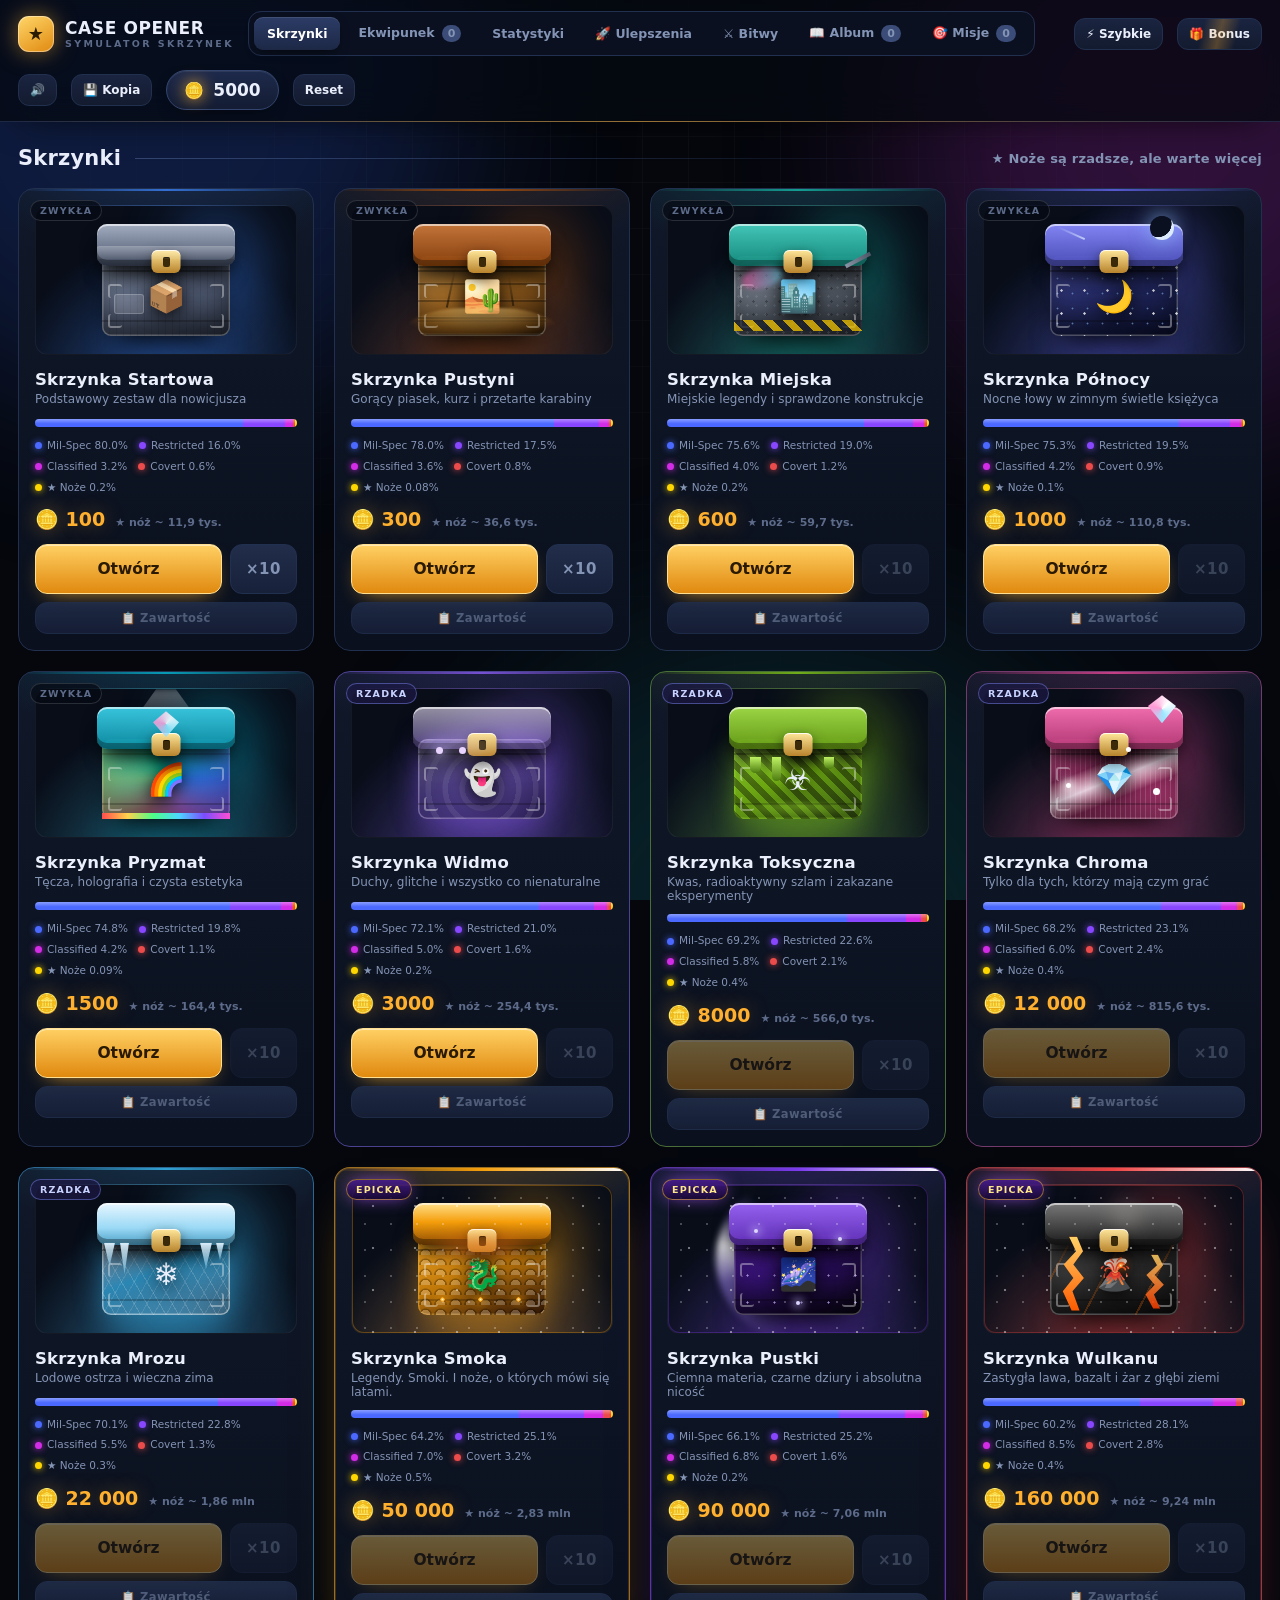
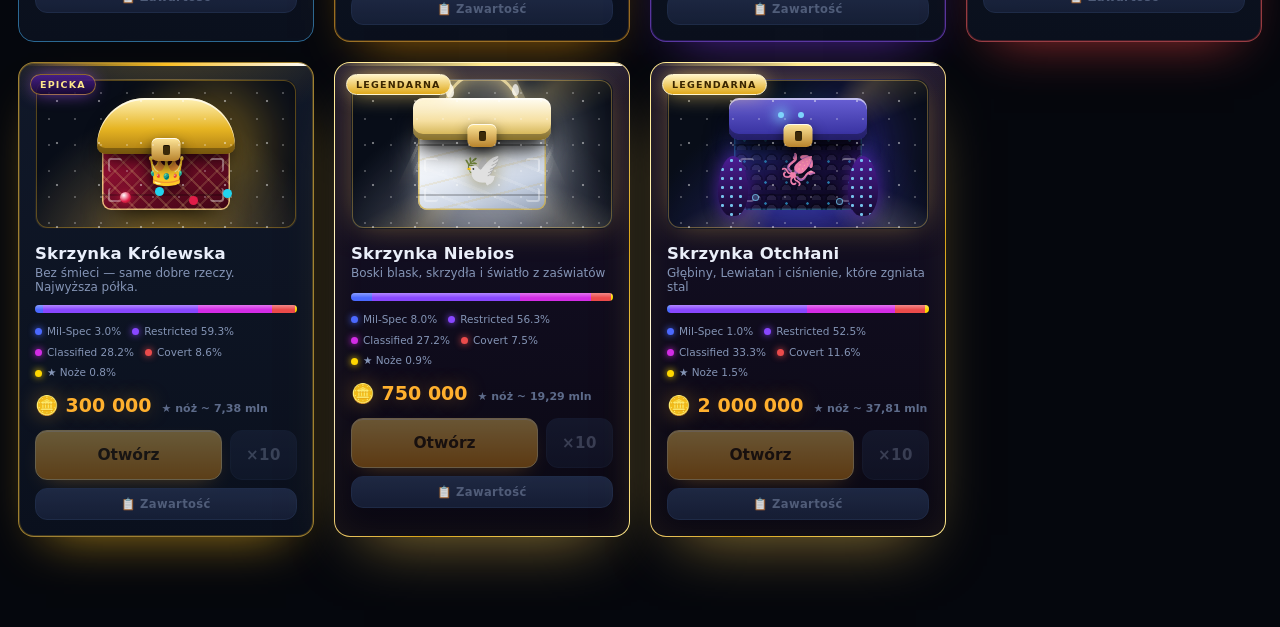
==== skrzynki.html @ cbcfcf1f "Add files via upload" ====
<!DOCTYPE html>
<html lang="pl">
<head>
<meta charset="utf-8">
<meta name="viewport" content="width=device-width, initial-scale=1">
<title>Case Opener — symulator skrzynek CS2</title>
<style>
:root{
  --bg:#05070d;
  --panel:#0f1626;
  --panel2:#16203a;
  --line:#22304f;
  --line2:#33456f;
  --txt:#eaeffb;
  --dim:#8494b5;
  --dim2:#5d6b8a;
  --acc:#ffb02e;
  --acc2:#ff8a1e;
  --mil:#4b69ff;
  --res:#8847ff;
  --cls:#d32ce6;
  --cov:#eb4b4b;
  --spe:#ffd700;
  --ok:#38e08a;
  --radius:16px;
}
*{box-sizing:border-box}
html,body{margin:0;padding:0}
body{
  background:var(--bg);
  color:var(--txt);
  font-family:"Segoe UI",system-ui,-apple-system,Roboto,Arial,sans-serif;
  min-height:100vh;overflow-x:hidden;
  -webkit-font-smoothing:antialiased;
}
/* tło: siatka + kolorowe plamy */
#bgfx{position:fixed;inset:0;z-index:0;pointer-events:none;overflow:hidden}
#bgfx .grid{
  position:absolute;inset:-2px;opacity:.05;
  background-image:linear-gradient(rgba(255,255,255,.7) 1px,transparent 1px),
                   linear-gradient(90deg,rgba(255,255,255,.7) 1px,transparent 1px);
  background-size:46px 46px;
  mask-image:radial-gradient(circle at 50% 0%,#000 0%,transparent 78%);
}
#bgfx .orb{position:absolute;border-radius:50%;filter:blur(90px);opacity:.4;will-change:transform}
#bgfx .o1{width:620px;height:620px;left:-160px;top:-220px;background:#1d3b8a;animation:drift1 26s ease-in-out infinite}
#bgfx .o2{width:560px;height:560px;right:-180px;top:-140px;background:#6b1f7a;animation:drift2 32s ease-in-out infinite}
#bgfx .o3{width:700px;height:700px;left:34%;bottom:-420px;background:#0e5a63;animation:drift3 38s ease-in-out infinite;opacity:.3}
@keyframes drift1{50%{transform:translate(120px,90px) scale(1.15)}}
@keyframes drift2{50%{transform:translate(-140px,120px) scale(1.1)}}
@keyframes drift3{50%{transform:translate(90px,-90px) scale(1.18)}}
#app{position:relative;z-index:1}

button{font-family:inherit;cursor:pointer;border:0;background:none;color:inherit}
::-webkit-scrollbar{width:10px;height:10px}
::-webkit-scrollbar-track{background:#080c15}
::-webkit-scrollbar-thumb{background:#26324f;border-radius:6px}
::-webkit-scrollbar-thumb:hover{background:#3a4a75}

/* ======================= TOPBAR ======================= */
#topbar{
  position:sticky;top:0;z-index:50;
  display:flex;align-items:center;gap:14px;flex-wrap:wrap;
  padding:11px 18px;
  background:rgba(6,9,16,.78);
  backdrop-filter:blur(18px) saturate(1.4);
  border-bottom:1px solid rgba(51,69,111,.5);
  box-shadow:0 12px 40px -22px #000;
}
#topbar::after{
  content:"";position:absolute;left:0;right:0;bottom:-1px;height:1px;
  background:linear-gradient(90deg,transparent,rgba(255,176,46,.55),transparent);
}
#logo{display:flex;align-items:center;gap:11px;font-weight:900;letter-spacing:.6px;font-size:17px}
#logo .mark{
  width:36px;height:36px;border-radius:11px;display:grid;place-items:center;font-size:18px;
  background:linear-gradient(150deg,#ffd76a,#e0890f);color:#2a1a02;
  box-shadow:0 0 22px rgba(255,176,46,.5),inset 0 0 0 1px rgba(255,255,255,.4);
  animation:markPulse 3.6s ease-in-out infinite;
}
@keyframes markPulse{50%{box-shadow:0 0 34px rgba(255,176,46,.85),inset 0 0 0 1px rgba(255,255,255,.6)}}
#logo small{display:block;font-size:9.5px;font-weight:700;color:var(--dim2);letter-spacing:2.4px}
.spacer{flex:1}
.balance{
  display:flex;align-items:center;gap:9px;
  padding:9px 17px;border-radius:999px;
  background:linear-gradient(180deg,#1e2a4c,#131c33);
  border:1px solid var(--line2);
  font-variant-numeric:tabular-nums;font-weight:900;font-size:17px;
  box-shadow:inset 0 1px 0 rgba(255,255,255,.07),0 6px 20px -12px #000;
  transition:border-color .2s;
}
.balance .coin{font-size:16px;filter:drop-shadow(0 0 8px rgba(255,176,46,.9));animation:coinSpin 4s ease-in-out infinite}
@keyframes coinSpin{0%,80%,100%{transform:rotateY(0)}90%{transform:rotateY(180deg)}}
.balance.flash{animation:flashPulse .75s ease}
.balance.down{border-color:#7a2c2c}
@keyframes flashPulse{0%{box-shadow:0 0 0 0 rgba(255,176,46,.7)}100%{box-shadow:0 0 0 24px rgba(255,176,46,0)}}
.tb-btn{
  position:relative;overflow:hidden;
  padding:8px 11px;border-radius:11px;font-weight:700;font-size:12px;
  background:linear-gradient(180deg,#1a2440,#131b2f);
  border:1px solid var(--line);color:var(--txt);
  transition:.16s;
}
.tb-btn:hover:not(:disabled){background:linear-gradient(180deg,#243157,#1a2440);border-color:var(--line2);transform:translateY(-1px)}
.tb-btn:active:not(:disabled){transform:translateY(0) scale(.98)}
.tb-btn:disabled{opacity:.5;cursor:not-allowed}
.tb-btn.on{background:linear-gradient(180deg,#2a3f2e,#1d2c22);border-color:#3f7a52;color:#a8f0c0}
#bonusBtn.ready::after{
  content:"";position:absolute;inset:0;
  background:linear-gradient(105deg,transparent 30%,rgba(255,176,46,.28),transparent 70%);
  animation:sheen 2.4s ease-in-out infinite;
}
@keyframes sheen{0%{transform:translateX(-110%)}60%,100%{transform:translateX(110%)}}
#bonusBtn .cd{position:absolute;left:0;bottom:0;height:3px;background:linear-gradient(90deg,var(--acc2),var(--acc));transition:width .25s linear}
.save-flag{
  position:absolute;right:20px;top:calc(100% + 8px);z-index:60;
  font-size:11.5px;font-weight:800;letter-spacing:.4px;color:var(--ok);
  padding:7px 12px;border-radius:9px;border:1px solid #2c6b4c;background:#122a20;
  box-shadow:0 12px 26px -14px #000;
  opacity:0;transform:translateY(-6px);transition:opacity .25s,transform .25s;pointer-events:none;white-space:nowrap;
}
.save-flag.show{opacity:1;transform:none;animation:savePop .6s ease}
.save-flag.rare{color:var(--spe);border-color:#7a5a10;background:#2a2008;box-shadow:0 0 20px -6px var(--spe)}
@keyframes savePop{0%{transform:scale(.85)}55%{transform:scale(1.08)}100%{transform:none}}
.rescue-banner{
  position:fixed;left:50%;top:80px;z-index:120;
  display:flex;align-items:center;gap:14px;max-width:min(92vw,520px);
  padding:14px 20px;border-radius:16px;
  background:linear-gradient(135deg,#3b2a06,#191204);
  border:1px solid #b98a1e;
  box-shadow:0 26px 64px -20px #000,0 0 44px -12px #ffb02e;
  transform:translate(-50%,-26px) scale(.93);opacity:0;
  transition:transform .42s cubic-bezier(.2,.9,.3,1.35),opacity .35s;
  pointer-events:none;
}
.rescue-banner.show{transform:translate(-50%,0) scale(1);opacity:1}
.rescue-banner .rb-icon{font-size:31px;line-height:1;filter:drop-shadow(0 0 12px #ffb02e);animation:rbPulse 1.4s ease-in-out infinite}
@keyframes rbPulse{50%{transform:scale(1.18)}}
.rescue-banner .rb-text{display:flex;flex-direction:column;gap:3px;line-height:1.35}
.rescue-banner b{font-size:15px;letter-spacing:.8px;color:var(--acc2)}
.rescue-banner .rb-sub{font-size:12.5px;color:var(--dim)}
.rescue-banner .rb-amt{font-weight:800;font-size:13.5px;color:var(--ok)}

/* -------- 🍀 plakietka aktywnej koniczyny (kompaktowa, fixed — nie rozpycha nagłówka) -------- */
#cloverPill{
  position:fixed;left:16px;bottom:16px;z-index:118;pointer-events:none;
  display:none;align-items:center;gap:10px;overflow:hidden;
  padding:8px 15px 10px 12px;border-radius:14px;
  background:linear-gradient(135deg,#0e2d19,#061611 70%);
  border:1px solid #2f7a45;
  box-shadow:0 22px 54px -22px #000,0 0 38px -14px #45d06a;
}
#cloverPill.show{display:flex;animation:cloverIn .42s cubic-bezier(.2,1.3,.35,1)}
@keyframes cloverIn{from{opacity:0;transform:translateY(16px) scale(.93)}to{opacity:1;transform:none}}
#cloverPill .cp-ico{font-size:22px;line-height:1;filter:drop-shadow(0 0 13px rgba(69,208,106,.8));animation:cloverSpin 3.2s ease-in-out infinite}
@keyframes cloverSpin{50%{transform:rotate(-15deg) scale(1.09)}}
#cloverPill .cp-col{display:flex;flex-direction:column;gap:1px;line-height:1.12}
#cloverPill .cp-t{font-size:10px;font-weight:900;letter-spacing:.7px;text-transform:uppercase;color:#8fdca8}
#cloverPill .cp-time{font-size:15.5px;font-weight:900;color:#c9ffdd;font-variant-numeric:tabular-nums}
#cloverPill .cp-bar{position:absolute;left:0;right:0;bottom:0;height:3px;background:rgba(255,255,255,.07)}
#cloverPill .cp-bar i{display:block;height:100%;width:100%;background:linear-gradient(90deg,#45d06a,#a8f0c0);transition:width .25s linear}
@media (max-width:760px){ #cloverPill{left:10px;bottom:10px;padding:7px 12px 9px 10px;gap:8px} #cloverPill .cp-time{font-size:14px} }
.tabs{display:flex;gap:5px;background:#0a1020;padding:5px;border-radius:13px;border:1px solid var(--line)}
.tab{
  position:relative;padding:8px 13px;border-radius:9px;font-weight:800;font-size:12.5px;color:var(--dim);
  transition:.18s;
}
.tab:hover{color:var(--txt)}
.tab.active{
  background:linear-gradient(180deg,#2c3c66,#1d2846);color:#fff;
  box-shadow:0 4px 14px -6px #000,inset 0 1px 0 rgba(255,255,255,.1);
}
.tab .cnt{
  display:inline-block;min-width:19px;padding:0 6px;margin-left:7px;border-radius:9px;
  background:#3b4c78;font-size:11px;line-height:17px;text-align:center;font-variant-numeric:tabular-nums;
}
.tab.active .cnt{background:var(--acc);color:#231502}

/* ======================= LAYOUT ======================= */
main{max-width:1380px;margin:0 auto;padding:24px 18px 90px}
.view{display:none}
.view.active{display:block;animation:viewIn .36s cubic-bezier(.2,.8,.3,1)}
@keyframes viewIn{from{opacity:0;transform:translateY(12px)}to{opacity:1;transform:none}}
.sec-title{display:flex;align-items:center;gap:14px;margin:0 0 18px;font-size:21px;font-weight:900;letter-spacing:.2px}
.sec-title .line{flex:1;height:1px;background:linear-gradient(90deg,var(--line2),transparent)}
.muted{color:var(--dim);font-size:13px}

/* ======================= SKLEP ======================= */
.case-grid{display:grid;grid-template-columns:repeat(auto-fill,minmax(268px,1fr));gap:20px}
.up-grid{display:grid;grid-template-columns:repeat(auto-fill,minmax(310px,1fr));gap:18px}
.up-card{
  position:relative;overflow:hidden;display:flex;flex-direction:column;gap:12px;
  padding:19px;border-radius:17px;
  background:linear-gradient(165deg,#151d35,#0c1424);
  border:1px solid var(--line);
  box-shadow:0 18px 40px -26px #000;
  animation:upIn .45s backwards;
}
@keyframes upIn{from{opacity:0;transform:translateY(16px) scale(.97)}}
.up-card.maxed{border-color:#3f6b46;background:linear-gradient(165deg,#122a1c,#0b1a12)}
.up-card.maxed::after{
  content:"MAX";position:absolute;top:14px;right:-30px;padding:4px 36px;font-size:10px;font-weight:900;letter-spacing:1.4px;
  background:linear-gradient(90deg,var(--ok),#7ee2a8);color:#04160c;transform:rotate(38deg);
}
.up-head{display:flex;align-items:center;gap:13px}
.up-icon{
  width:46px;height:46px;flex:none;display:grid;place-items:center;font-size:24px;
  border-radius:13px;background:#0b1220;border:1px solid #26324e;
  box-shadow:inset 0 1px 0 rgba(255,255,255,.06);
}
.up-name{font-weight:900;font-size:15.5px;letter-spacing:.2px}
.up-sub{font-size:11.5px;color:var(--dim);font-weight:700}
.up-desc{font-size:12.5px;color:var(--dim);line-height:1.55;min-height:38px}
.up-lvl{display:flex;gap:5px}
.up-lvl i{flex:1;height:8px;border-radius:99px;background:#1b2440;border:1px solid #26324e;transition:.3s}
.up-lvl i.on{background:linear-gradient(90deg,var(--acc2),var(--acc));border-color:transparent;box-shadow:0 0 12px -3px var(--acc)}
.up-lvl.many{gap:3px}
.up-lvl.many i{height:6px;border-radius:99px}
.up-effect{display:flex;align-items:center;gap:8px;font-size:12.5px;flex-wrap:wrap}
.up-effect .cur{color:var(--ok);font-weight:800}
.up-effect .arrow{color:var(--dim)}
.up-effect .nx{color:var(--acc2);font-weight:800}
.up-buy{display:flex;align-items:center;gap:12px;margin-top:auto;padding-top:4px}
.up-price{font-weight:900;font-size:14.5px;color:var(--acc2);white-space:nowrap}
.up-buy .btn{flex:1}
.case-card{
  position:relative;border-radius:var(--radius);padding:16px;
  background:linear-gradient(180deg,#101829,#0a101d);
  border:1px solid var(--line);overflow:hidden;
  transition:transform .25s cubic-bezier(.2,.8,.3,1),box-shadow .25s,border-color .25s;
  animation:cardIn .5s backwards cubic-bezier(.2,.8,.3,1);
}
@keyframes cardIn{from{opacity:0;transform:translateY(20px) scale(.97)}to{opacity:1;transform:none}}
.case-card::before{
  content:"";position:absolute;inset:0;pointer-events:none;
  background:radial-gradient(300px 160px at 50% -10%,var(--cc),transparent 72%);
  opacity:.2;transition:opacity .3s;
}
.case-card:hover{transform:translateY(-6px);border-color:var(--line2);box-shadow:0 26px 50px -26px #000}
.case-card:hover::before{opacity:.34}
.case-card::after{
  content:"";position:absolute;top:0;left:0;right:0;height:2px;
  background:linear-gradient(90deg,transparent,var(--cc),transparent);opacity:.8;
}

.crate{position:relative;height:150px;border-radius:13px;display:grid;place-items:center;margin-bottom:15px;overflow:hidden;
  background:radial-gradient(circle at 50% 130%,color-mix(in srgb,var(--cc) 55%,transparent),#080d18 70%);
  border:1px solid rgba(255,255,255,.05);
}
.crate .halo{
  position:absolute;width:190px;height:190px;border-radius:50%;
  background:conic-gradient(from 0deg,transparent,var(--cc),transparent 42%);
  filter:blur(28px);opacity:.5;animation:spin 9s linear infinite;
}
.crate .shine{
  position:absolute;top:0;left:-70%;width:40%;height:100%;z-index:3;
  background:linear-gradient(100deg,transparent,rgba(255,255,255,.14),transparent);
  animation:shine 5.5s ease-in-out infinite;
}
@keyframes shine{0%,72%{left:-70%}100%{left:140%}}
/* pseudo-3D skrzynia */
.box3d{position:relative;width:132px;height:112px;perspective:620px;transition:transform .35s cubic-bezier(.2,.8,.3,1);z-index:2}
.case-card:hover .box3d{transform:translateY(-7px) rotate(-1.5deg)}
.box3d .body{
  position:absolute;left:2px;bottom:0;width:128px;height:80px;border-radius:9px;
  display:grid;place-items:center;overflow:hidden;
  background:
    linear-gradient(180deg,rgba(255,255,255,.22),rgba(255,255,255,0) 38%),
    linear-gradient(158deg,color-mix(in srgb,var(--cc) 96%,#fff 16%) 0%,color-mix(in srgb,var(--cc) 78%,#000 22%) 46%,color-mix(in srgb,var(--cc) 42%,#05070d 78%) 100%);
  box-shadow:inset 0 0 0 1.5px rgba(255,255,255,.26),inset 0 -16px 28px rgba(0,0,0,.5),0 18px 30px -14px #000;
}
.box3d .body::before{content:"";position:absolute;left:0;right:0;top:14px;height:2px;background:rgba(0,0,0,.3)}
.box3d .body::after{content:"";position:absolute;left:0;right:0;bottom:14px;height:2px;background:rgba(0,0,0,.22)}
.box3d .emblem{font-size:31px;line-height:1;z-index:4;filter:drop-shadow(0 3px 9px rgba(0,0,0,.95));transition:transform .3s}
.case-card:hover .box3d .emblem{transform:scale(1.2)}
.box3d .lid{
  position:absolute;left:-3px;top:0;width:138px;height:42px;border-radius:10px;
  background:linear-gradient(180deg,color-mix(in srgb,var(--cc) 97%,#fff 24%),color-mix(in srgb,var(--cc) 74%,#000 22%));
  box-shadow:inset 0 2px 0 rgba(255,255,255,.6),inset 0 -6px 0 rgba(0,0,0,.32),
             0 10px 18px -4px rgba(0,0,0,.85),0 20px 26px -14px #000;
  transform-origin:50% 100%;transition:transform .38s cubic-bezier(.2,1.3,.4,1);
}
.case-card:hover .box3d .lid{transform:rotateX(-34deg) translateY(-8px)}
.box3d .lock{
  position:absolute;left:50%;top:26px;translate:-50% 0;width:29px;height:23px;border-radius:6px;z-index:5;
  background:linear-gradient(180deg,#ffe79a,#b8832c);
  box-shadow:inset 0 1px 0 rgba(255,255,255,.85),0 6px 14px rgba(0,0,0,.7);
}
.box3d .lock::after{content:"";position:absolute;left:50%;top:7px;translate:-50% 0;width:7px;height:10px;border-radius:2px;background:#3b2a09;box-shadow:inset 0 1px 0 rgba(0,0,0,.6)}
.box3d .bracket{position:absolute;width:14px;height:14px;border:2.5px solid rgba(255,255,255,.36);border-radius:3px;z-index:3}
.box3d .b1{left:8px;top:60px;border-right:0;border-bottom:0}
.box3d .b2{right:8px;top:60px;border-left:0;border-bottom:0}
.box3d .b3{left:8px;bottom:8px;border-right:0;border-top:0}
.box3d .b4{right:8px;bottom:8px;border-left:0;border-top:0}
.crate .glowfloor{
  position:absolute;bottom:6px;left:50%;translate:-50% 0;width:120px;height:16px;border-radius:50%;
  background:var(--cc);filter:blur(16px);opacity:.55;
}
/* otwieranie: wstrząs skrzynki */
.case-card.opening .box3d{animation:crateShake .4s ease-in-out}
@keyframes crateShake{
  0%,100%{transform:translate(0,0) rotate(0)}
  20%{transform:translate(-3px,-4px) rotate(-3deg)}
  40%{transform:translate(4px,-2px) rotate(3deg)}
  60%{transform:translate(-3px,-4px) rotate(-2deg)}
  80%{transform:translate(3px,-1px) rotate(2deg)}
}
.case-card.opening .lid{transform:rotateX(-40deg) translateY(-10px)!important}

/* =======================================================================
   SKÓRKI SKRZYNEK — każda skrzynka ma inny materiał i inne dekoracje
   Wzór materiału trzyma się w --pat, więc działa też na liście bitew.
   ======================================================================= */
.pat{position:absolute;inset:0;pointer-events:none;border-radius:inherit;
  background-image:var(--pat,none);background-size:var(--pats,auto);opacity:var(--patop,0)}
.crate .pat{z-index:0}
/* dwie warstwy dekoracji: .back = za skrzynką (poświaty, skrzydła), .front = przed nią */
.deko{position:absolute;left:50%;top:50%;width:132px;height:112px;margin:-56px 0 0 -66px;
  pointer-events:none;z-index:6}
.deko.back{z-index:1}
.deko i{position:absolute;display:block;font-style:normal}

/* --- materiały --- */
[data-skin="start"]   {--pat:repeating-linear-gradient(90deg,rgba(0,0,0,.16) 0 1px,transparent 1px 7px);--patop:.55}
[data-skin="sand"]    {--pat:repeating-linear-gradient(0deg,rgba(0,0,0,.34) 0 2px,rgba(255,255,255,.05) 2px 3px,transparent 3px 17px);--patop:.85}
[data-skin="urban"]   {--pat:radial-gradient(rgba(255,255,255,.10) 1px,transparent 1.3px),radial-gradient(rgba(0,0,0,.30) 1px,transparent 1.3px);--pats:9px 9px,13px 13px;--patop:.9}
[data-skin="midnight"]{--pat:radial-gradient(rgba(255,255,255,.9) .9px,transparent 1.5px),radial-gradient(rgba(147,197,253,.6) .7px,transparent 1.2px);--pats:23px 23px,15px 15px;--patop:.9}
[data-skin="prism"]   {--pat:conic-gradient(from 210deg,#ff4d4d,#ffd24d,#4dff88,#4dd8ff,#7a4dff,#ff4dd2,#ff4d4d);--patop:.42}
[data-skin="spectral"]{--pat:repeating-radial-gradient(circle at 50% 62%,rgba(255,255,255,.10) 0 5px,transparent 6px 17px);--patop:.75}
[data-skin="toxic"]   {--pat:repeating-linear-gradient(45deg,rgba(0,0,0,.42) 0 6px,rgba(132,204,22,.16) 6px 12px);--patop:.85}
[data-skin="chroma"]  {--pat:repeating-linear-gradient(90deg,rgba(255,255,255,.18) 0 1px,transparent 1px 5px);--patop:.85}
[data-skin="frost"]   {--pat:repeating-linear-gradient(60deg,rgba(255,255,255,.18) 0 1px,transparent 1px 11px),repeating-linear-gradient(-60deg,rgba(255,255,255,.13) 0 1px,transparent 1px 11px);--patop:.9}
[data-skin="dragon"]  {--pat:radial-gradient(circle at 50% 100%,rgba(255,255,255,.24) 0 5px,rgba(0,0,0,.30) 5px 6px,transparent 7px);--pats:15px 10px;--patop:.9}
[data-skin="void"]    {--pat:radial-gradient(rgba(196,181,253,.9) .8px,transparent 1.4px);--pats:27px 27px;--patop:.85}
[data-skin="volcano"] {--pat:repeating-linear-gradient(118deg,transparent 0 20px,rgba(255,110,10,.5) 20px 22px,transparent 22px 46px);--patop:.5}
[data-skin="royal"]   {--pat:repeating-linear-gradient(45deg,rgba(255,235,150,.22) 0 2px,transparent 2px 12px),repeating-linear-gradient(-45deg,rgba(255,235,150,.16) 0 2px,transparent 2px 12px);--patop:.9}
[data-skin="celestial"]{--pat:repeating-linear-gradient(22deg,rgba(255,255,255,.16) 0 3px,transparent 3px 20px),repeating-linear-gradient(-14deg,rgba(212,175,55,.14) 0 2px,transparent 2px 26px);--patop:.9}
[data-skin="abyss"]   {--pat:radial-gradient(rgba(56,189,248,.8) .9px,transparent 1.6px),radial-gradient(circle at 50% 100%,rgba(255,255,255,.1) 0 5px,rgba(0,0,0,.3) 5px 6px,transparent 7px);--pats:21px 21px,15px 10px;--patop:.8}

/* --- 📦 Startowa: karton + taśma i naklejka --- */
[data-skin="start"] .body{background:linear-gradient(158deg,#8b98ad,#56617a 46%,#2c3444)}
[data-skin="start"] .lid{background:linear-gradient(180deg,#a3aec1,#6b768c 60%,#3a4356)}
[data-skin="start"] .deko.front i:nth-child(1){left:-3px;top:22px;width:138px;height:13px;border-radius:2px;
  background:linear-gradient(180deg,rgba(255,255,255,.22),rgba(255,255,255,.06));border-top:1px solid rgba(255,255,255,.2)}
[data-skin="start"] .deko.front i:nth-child(2){left:14px;top:70px;width:30px;height:20px;border-radius:3px;
  background:rgba(255,255,255,.14);border:1px solid rgba(255,255,255,.2)}

/* --- 🏜️ Pustynia: drewno, piach i pęknięcia --- */
[data-skin="sand"] .body{background:linear-gradient(158deg,#d09a4e,#96601f 46%,#3d230a)}
[data-skin="sand"] .deko.front i:nth-child(1){left:-16px;bottom:-10px;width:164px;height:38px;border-radius:50% 50% 10px 10px/100% 100% 10px 10px;
  background:radial-gradient(70% 100% at 50% 0%,rgba(245,205,120,.6),rgba(160,105,30,.22) 62%,transparent 78%);filter:blur(1px)}
[data-skin="sand"] .deko.front i:nth-child(2){left:34px;top:44px;width:2px;height:40px;transform:rotate(12deg);
  background:linear-gradient(180deg,transparent,rgba(0,0,0,.55))}
[data-skin="sand"] .deko.front i:nth-child(3){left:94px;top:52px;width:2px;height:30px;transform:rotate(-9deg);
  background:linear-gradient(180deg,transparent,rgba(0,0,0,.5))}

/* --- 🏙️ Miejska: beton, graffiti i taśma ostrzegawcza --- */
[data-skin="urban"] .body{background:linear-gradient(158deg,#9aa3b2,#5c646f 46%,#2b3038)}
[data-skin="urban"] .deko.front i:nth-child(1){left:2px;bottom:5px;width:128px;height:11px;opacity:.75;
  background:repeating-linear-gradient(45deg,#f2c200 0 7px,#1b202b 7px 14px)}
[data-skin="urban"] .deko.front i:nth-child(2){left:10px;top:44px;width:40px;height:20px;border-radius:60% 40% 55% 45%;
  background:linear-gradient(90deg,#ff3d9a,#6ee7ff);opacity:.5;filter:blur(2.5px);transform:rotate(-8deg)}
[data-skin="urban"] .deko.front i:nth-child(3){right:-8px;top:34px;width:28px;height:4px;transform:rotate(-28deg);
  background:linear-gradient(90deg,#8a94a6,#4b5565)}

/* --- 🌙 Północy: gwiazdy, księżyc i poświata --- */
[data-skin="midnight"] .body{background:linear-gradient(158deg,#454b9e,#242a63 46%,#0a0f2e)}
[data-skin="midnight"] .deko.back i:nth-child(1){left:50%;top:50%;width:150px;height:150px;margin:-75px 0 0 -75px;border-radius:50%;
  background:radial-gradient(circle,rgba(99,102,241,.38),transparent 65%);filter:blur(6px)}
[data-skin="midnight"] .deko.front i:nth-child(1){right:6px;top:-8px;width:24px;height:24px;border-radius:50%;
  background:radial-gradient(circle at 34% 32%,#0a1020 0 58%,#dbeafe 60% 100%);box-shadow:0 0 18px 3px rgba(147,197,253,.5)}
[data-skin="midnight"] .deko.front i:nth-child(2){left:8px;top:8px;width:30px;height:2px;opacity:.75;transform:rotate(24deg);
  background:linear-gradient(90deg,transparent,#dbeafe)}

/* --- 🌈 Pryzmat: holografia i rozszczepione światło --- */
[data-skin="prism"] .body{filter:saturate(1.2)}
[data-skin="prism"] .deko.back i:nth-child(1){left:50%;top:-18px;width:124px;height:72px;margin-left:-62px;filter:blur(3px);
  background:linear-gradient(180deg,rgba(255,255,255,.3),transparent 72%);clip-path:polygon(42% 0,58% 0,100% 100%,0 100%)}
[data-skin="prism"] .deko.front i:nth-child(1){left:2px;bottom:0;width:128px;height:6px;
  background:linear-gradient(90deg,#ff4d4d,#ffd24d,#4dff88,#4dd8ff,#7a4dff,#ff4dd2)}
[data-skin="prism"] .deko.front i:nth-child(2){left:50%;top:4px;width:26px;height:26px;margin-left:-13px;opacity:.85;
  background:conic-gradient(from 40deg,#fff,#8ee7ff,#ff9ad5,#fff);clip-path:polygon(50% 0,100% 42%,50% 100%,0 42%);
  filter:drop-shadow(0 0 8px rgba(255,255,255,.65))}

/* --- 👻 Widmo: półprzezroczysty duch ze świecącymi oczami --- */
[data-skin="spectral"] .body{background:linear-gradient(158deg,rgba(206,187,255,.4),rgba(124,92,204,.3) 46%,rgba(28,18,58,.55));
  box-shadow:inset 0 0 0 1.5px rgba(233,213,255,.35),0 0 28px rgba(139,92,246,.45)}
[data-skin="spectral"] .lid{background:linear-gradient(180deg,rgba(242,232,255,.6),rgba(150,120,220,.4))}
[data-skin="spectral"] .deko.back i:nth-child(1){left:50%;top:50%;width:150px;height:150px;margin:-75px 0 0 -75px;border-radius:50%;
  background:radial-gradient(circle,rgba(167,139,250,.35),transparent 66%);filter:blur(7px);animation:floaty 5s ease-in-out infinite}
[data-skin="spectral"] .deko.front i:nth-child(1){left:20px;top:40px;width:7px;height:7px;border-radius:50%;background:#e9d5ff;
  box-shadow:23px 0 0 #e9d5ff,0 0 14px 4px rgba(196,181,253,.75);animation:ghostEye 3.4s ease-in-out infinite}
[data-skin="spectral"] .deko.front i:nth-child(2){left:20px;top:26px;width:66px;height:28px;border-radius:50%;filter:blur(7px);
  background:radial-gradient(rgba(233,213,255,.3),transparent 70%);animation:floaty 4.2s ease-in-out infinite}

/* --- ☣️ Toksyczna: wyciek kwasu i pasy ostrzegawcze --- */
[data-skin="toxic"] .body{box-shadow:inset 0 0 0 1.5px rgba(163,230,53,.35),0 0 26px rgba(132,204,22,.4)}
[data-skin="toxic"] .deko.front i:nth-child(1),
[data-skin="toxic"] .deko.front i:nth-child(2),
[data-skin="toxic"] .deko.front i:nth-child(3){top:50px;border-radius:0 0 7px 7px;
  background:linear-gradient(180deg,#bef264,#4d7c0f);box-shadow:0 0 12px rgba(163,230,53,.65)}
[data-skin="toxic"] .deko.front i:nth-child(1){left:18px;width:11px;height:16px}
[data-skin="toxic"] .deko.front i:nth-child(2){left:40px;width:9px;height:24px;animation:dripGrow 3.4s ease-in-out infinite}
[data-skin="toxic"] .deko.front i:nth-child(3){left:92px;width:10px;height:12px}
[data-skin="toxic"] .deko.front i:nth-child(4){left:-8px;bottom:-6px;width:148px;height:22px;border-radius:50%;filter:blur(2px);
  background:radial-gradient(60% 100% at 50% 0,rgba(163,230,53,.45),transparent 72%)}

/* --- 💎 Chroma: polerowany metal z brylantem --- */
[data-skin="chroma"] .body{background:linear-gradient(158deg,color-mix(in srgb,var(--cc) 88%,#fff) 0%,color-mix(in srgb,var(--cc) 52%,#12070f) 34%,#ffe6f6 50%,color-mix(in srgb,var(--cc) 62%,#000) 66%,color-mix(in srgb,var(--cc) 96%,#fff) 100%)}
[data-skin="chroma"] .deko.front i:nth-child(1){right:4px;top:-12px;width:28px;height:28px;
  background:conic-gradient(from 45deg,#fff,#9be7ff,#ff9ad5,#fff);clip-path:polygon(50% 0,100% 38%,50% 100%,0 38%);
  filter:drop-shadow(0 0 9px rgba(255,255,255,.7))}
[data-skin="chroma"] .deko.front i:nth-child(2){left:18px;top:76px;width:5px;height:5px;border-radius:50%;background:#fff;
  box-shadow:0 0 10px 3px #fff,60px -36px 0 0 #fff,88px 6px 0 1px #fff;animation:twinkle 2.2s ease-in-out infinite}

/* --- ❄️ Mrozu: lód i sople --- */
[data-skin="frost"] .body{background:linear-gradient(158deg,rgba(255,255,255,.45),color-mix(in srgb,var(--cc) 62%,transparent) 44%,rgba(255,255,255,.14));
  box-shadow:inset 0 0 0 1.5px rgba(255,255,255,.45),0 0 28px rgba(56,189,248,.45)}
[data-skin="frost"] .lid{background:linear-gradient(180deg,#e6f6ff,#9ad9f5 60%,#4a9dc4)}
[data-skin="frost"] .deko.front i{top:40px;background:linear-gradient(180deg,rgba(224,242,254,.95),rgba(125,211,252,.45));
  clip-path:polygon(0 0,100% 0,50% 100%);box-shadow:0 0 10px rgba(186,230,253,.45)}
[data-skin="frost"] .deko.front i:nth-child(1){left:4px;width:11px;height:24px}
[data-skin="frost"] .deko.front i:nth-child(2){left:20px;width:9px;height:32px}
[data-skin="frost"] .deko.front i:nth-child(3){left:100px;width:12px;height:26px}
[data-skin="frost"] .deko.front i:nth-child(4){left:116px;width:8px;height:18px}
[data-skin="frost"] .deko.front i:nth-child(5){left:62px;top:34px;width:0;height:0;border:0;clip-path:none;box-shadow:none;
  background:none;animation:none}

/* --- 🐉 Smoka: łuski, złoto i żar --- */
[data-skin="dragon"] .body{background:linear-gradient(158deg,color-mix(in srgb,var(--cc) 92%,#fff 10%),color-mix(in srgb,var(--cc) 70%,#3a1a02) 48%,#2a1204)}
[data-skin="dragon"] .lid{background:linear-gradient(180deg,#ffe08a,#f59e0b 45%,#8a4a05);
  box-shadow:inset 0 2px 0 rgba(255,255,255,.55),inset 0 -6px 0 rgba(0,0,0,.35),0 10px 18px -4px rgba(0,0,0,.85)}
[data-skin="dragon"] .body{box-shadow:inset 0 0 0 1.5px rgba(255,196,84,.35),0 0 26px rgba(245,158,11,.35)}
[data-skin="dragon"] .deko.front i:nth-child(1),
[data-skin="dragon"] .deko.front i:nth-child(2),
[data-skin="dragon"] .deko.front i:nth-child(3){top:94px;width:5px;height:5px;border-radius:50%;
  background:radial-gradient(#fff6c8,#f59e0b 60%,transparent 72%);box-shadow:0 0 10px 2px rgba(245,158,11,.8);
  animation:emberUp 3.6s linear infinite}
[data-skin="dragon"] .deko.front i:nth-child(1){left:24px}
[data-skin="dragon"] .deko.front i:nth-child(2){left:100px;animation-delay:1.2s}
[data-skin="dragon"] .deko.front i:nth-child(3){left:62px;animation-delay:2.4s}
[data-skin="dragon"] .deko.front i:nth-child(4){left:0;top:28px;width:132px;height:26px;filter:blur(5px);
  background:radial-gradient(60% 100% at 50% 60%,rgba(249,115,22,.55),transparent 72%);animation:glowPulse 2.8s ease-in-out infinite}

/* --- 🌌 Pustki: wir wokół czarnej dziury --- */
[data-skin="void"] .body{background:linear-gradient(158deg,#5b21b6,#2e1065 46%,#07040f)}
[data-skin="void"] .deko.back i:nth-child(1){left:50%;top:50%;width:164px;height:164px;margin:-82px 0 0 -82px;border-radius:50%;filter:blur(3px);
  background:conic-gradient(from 0deg,transparent 0 52%,rgba(167,139,250,.5) 70%,rgba(255,255,255,.85) 78%,rgba(167,139,250,.35) 84%,transparent 90%);
  animation:spin 8s linear infinite}
[data-skin="void"] .deko.back i:nth-child(2){left:50%;top:50%;width:130px;height:130px;margin:-65px 0 0 -65px;border-radius:50%;
  background:radial-gradient(circle,rgba(76,29,149,.55),transparent 68%);filter:blur(5px)}
[data-skin="void"] .deko.front i:nth-child(1),
[data-skin="void"] .deko.front i:nth-child(2),
[data-skin="void"] .deko.front i:nth-child(3){width:4px;height:4px;border-radius:50%;background:#ddd6fe;
  box-shadow:0 0 10px 2px rgba(196,181,253,.9);animation:voidPulse 2.8s ease-in-out infinite}
[data-skin="void"] .deko.front i:nth-child(1){left:22px;top:26px}
[data-skin="void"] .deko.front i:nth-child(2){left:106px;top:34px;animation-delay:.9s}
[data-skin="void"] .deko.front i:nth-child(3){left:64px;top:98px;animation-delay:1.7s}

/* --- 🌋 Wulkanu: bazalt i żarzące się szczeliny --- */
[data-skin="volcano"] .body{background:linear-gradient(158deg,#5a5a5a,#2f2f2f 46%,#0d0d0d)}
[data-skin="volcano"] .lid{background:linear-gradient(180deg,#787878,#414141 60%,#1a1a1a)}
[data-skin="volcano"] .deko.front i:nth-child(1){left:6px;top:34px;width:44px;height:74px;
  background:linear-gradient(180deg,#ffd166,#ff5a00);
  clip-path:polygon(52% 0,66% 20%,44% 38%,68% 56%,42% 74%,58% 100%,40% 100%,20% 74%,44% 56%,22% 38%,50% 20%,34% 0);
  filter:blur(.5px) drop-shadow(0 0 9px rgba(255,90,0,.9));animation:lavaPulse 2.4s ease-in-out infinite}
[data-skin="volcano"] .deko.front i:nth-child(2){right:4px;top:52px;width:38px;height:54px;opacity:.85;
  background:linear-gradient(180deg,#ffd166,#ff3d00);
  clip-path:polygon(52% 0,66% 20%,44% 38%,68% 56%,42% 74%,58% 100%,40% 100%,20% 74%,44% 56%,22% 38%,50% 20%,34% 0);
  filter:blur(.5px) drop-shadow(0 0 9px rgba(255,90,0,.85));animation:lavaPulse 3.1s ease-in-out infinite}
[data-skin="volcano"] .deko.front i:nth-child(3){left:56px;top:-8px;width:44px;height:44px;border-radius:50%;filter:blur(9px);
  background:radial-gradient(rgba(205,195,185,.35),transparent 70%);animation:smokeUp 5.5s ease-in-out infinite}
[data-skin="volcano"] .deko.front i:nth-child(4){left:70px;top:60px;width:5px;height:5px;border-radius:50%;
  background:radial-gradient(#fff3c4,#ff6a00 60%,transparent 72%);box-shadow:0 0 10px 2px rgba(255,106,0,.8);
  animation:emberUp 3.2s linear infinite}

/* --- 👑 Królewska: skrzynia ze skarbem, aksamit i klejnoty --- */
[data-skin="royal"] .lid{height:56px;border-radius:70px 70px 12px 12px;
  background:linear-gradient(180deg,#fff2b8,#e6b422 55%,#a97a12);
  box-shadow:inset 0 2px 0 rgba(255,255,255,.7),inset 0 -6px 0 rgba(0,0,0,.3),0 10px 18px -4px rgba(0,0,0,.85)}
[data-skin="royal"] .lock{top:40px}
[data-skin="royal"] .body{background:linear-gradient(158deg,#c1123f,#7d0f2c 46%,#3b0513);
  box-shadow:inset 0 0 0 1.5px rgba(255,225,140,.8),0 18px 30px -14px #000}
[data-skin="royal"] .deko.back i:nth-child(1){left:50%;top:50%;width:150px;height:150px;margin:-75px 0 0 -75px;border-radius:50%;
  background:radial-gradient(circle,rgba(251,191,36,.35),transparent 66%);filter:blur(7px)}
[data-skin="royal"] .deko.front i:nth-child(1){left:20px;top:94px;width:11px;height:11px;border-radius:50%;
  background:radial-gradient(circle at 35% 30%,#fff,#e11d48 60%,#7f1d1d);
  box-shadow:0 0 10px rgba(225,29,72,.8),34px -6px 0 -1px #22d3ee,68px 3px 0 -1px #e11d48,102px -4px 0 -1px #22d3ee}

/* --- 🕊️ Niebios: marmur, aureola i skrzydła --- */
[data-skin="celestial"] .body{background:linear-gradient(158deg,#ffffff,#eef2f8 40%,#c9d3e3 72%,#93a0b5);
  box-shadow:inset 0 0 0 1.5px rgba(212,175,55,.7),0 0 30px rgba(226,232,240,.4)}
[data-skin="celestial"] .lid{background:linear-gradient(180deg,#fffdf3,#f5dfa0 55%,#c9a63c)}
[data-skin="celestial"] .emblem{filter:drop-shadow(0 3px 9px rgba(120,100,20,.6))}
[data-skin="celestial"] .deko.back i:nth-child(1){left:50%;top:-28px;width:214px;height:164px;margin-left:-107px;filter:blur(2px);
  background:linear-gradient(180deg,rgba(255,247,214,.32),transparent 72%);clip-path:polygon(36% 0,64% 0,100% 100%,0 100%)}
[data-skin="celestial"] .deko.back i:nth-child(2){left:50%;top:-26px;width:76px;height:76px;margin-left:-38px;border-radius:50%;
  border:3px solid rgba(255,236,170,.8);box-shadow:0 0 26px rgba(255,225,140,.8),inset 0 0 18px rgba(255,225,140,.5)}
[data-skin="celestial"] .deko.back i:nth-child(3),
[data-skin="celestial"] .deko.back i:nth-child(4){top:24px;width:62px;height:72px;
  background:repeating-linear-gradient(115deg,rgba(255,255,255,.9) 0 3px,rgba(214,224,240,.4) 3px 8px);
  border-radius:50% 50% 46% 46%/72% 72% 28% 28%;
  filter:drop-shadow(0 0 8px rgba(255,255,255,.45))}
[data-skin="celestial"] .deko.back i:nth-child(3){left:-24px;transform-origin:100% 30%;
  mask-image:radial-gradient(90% 110% at 100% 42%,#000 42%,transparent 80%);
  animation:wingFlapL 4.2s ease-in-out infinite}
[data-skin="celestial"] .deko.back i:nth-child(4){right:-24px;transform-origin:0 30%;
  mask-image:radial-gradient(90% 110% at 0% 42%,#000 42%,transparent 80%);
  animation:wingFlap 4.2s ease-in-out infinite}
[data-skin="celestial"] .deko.front i:nth-child(1){left:30px;top:-14px;width:8px;height:14px;
  border-radius:50% 50% 50% 50%/60% 60% 40% 40%;background:rgba(255,255,255,.85);animation:featherFall 6s linear infinite}
[data-skin="celestial"] .deko.front i:nth-child(2){left:96px;top:-14px;width:7px;height:12px;
  border-radius:50% 50% 50% 50%/60% 60% 40% 40%;background:rgba(255,255,255,.7);animation:featherFall 7.4s linear infinite;animation-delay:2.2s}

/* --- 🦑 Otchłani: macki, bańki i bioluminescencja --- */
[data-skin="abyss"] .body{background:linear-gradient(158deg,#1e3a8a,#1b1246 46%,#05030f);
  box-shadow:inset 0 0 0 1.5px rgba(56,189,248,.35),0 0 28px rgba(67,56,202,.6)}
[data-skin="abyss"] .deko.back i:nth-child(1){left:50%;top:50%;width:160px;height:160px;margin:-80px 0 0 -80px;border-radius:50%;
  background:radial-gradient(circle,rgba(56,189,248,.28),transparent 66%);filter:blur(8px);animation:glowPulse 4s ease-in-out infinite}
[data-skin="abyss"] .deko.front i:nth-child(1),
[data-skin="abyss"] .deko.front i:nth-child(2){top:58px;width:30px;height:60px;border-radius:50% 50% 44% 44%/60% 60% 40% 40%;
  background-image:radial-gradient(rgba(125,211,252,.9) 1.3px,transparent 1.7px),linear-gradient(180deg,#4c1d95,#150a30);
  background-size:9px 9px,auto;filter:drop-shadow(0 0 8px rgba(76,29,149,.85))}
[data-skin="abyss"] .deko.front i:nth-child(1){left:-14px;animation:tentacleWave 4.4s ease-in-out infinite}
[data-skin="abyss"] .deko.front i:nth-child(2){right:-14px;animation:tentacleWaveR 5.1s ease-in-out infinite}
[data-skin="abyss"] .deko.front i:nth-child(3),
[data-skin="abyss"] .deko.front i:nth-child(4){width:7px;height:7px;border-radius:50%;border:1px solid rgba(125,211,252,.7);
  background:rgba(125,211,252,.18);animation:bubbleUp 5s linear infinite}
[data-skin="abyss"] .deko.front i:nth-child(3){left:20px;top:96px}
[data-skin="abyss"] .deko.front i:nth-child(4){left:104px;top:100px;animation-delay:2.4s}
[data-skin="abyss"] .deko.front i:nth-child(5){left:46px;top:14px;width:6px;height:6px;border-radius:50%;background:#7dd3fc;
  box-shadow:20px 0 0 #7dd3fc,0 0 12px 4px rgba(125,211,252,.7);animation:glowPulse 3.2s ease-in-out infinite}

/* ======================= RANGI SKRZYNEK ======================= */
.case-card.tier-rare{border-color:color-mix(in srgb,var(--cc) 40%,var(--line))}
.case-card.tier-epic{
  border-color:color-mix(in srgb,var(--cc) 55%,#fff 6%);
  box-shadow:0 24px 50px -28px color-mix(in srgb,var(--cc) 70%,#000),inset 0 0 0 1px color-mix(in srgb,var(--cc) 22%,transparent);
}
.case-card.tier-epic::before{opacity:.3}
.case-card.tier-epic::after{height:3px;opacity:1;
  background:linear-gradient(90deg,transparent,var(--cc),#fff,var(--cc),transparent);
  background-size:200% 100%;animation:aurora 6s linear infinite}
.case-card.tier-legendary{
  border:1px solid transparent;
  background:linear-gradient(180deg,#161129,#0a0813) padding-box,
             linear-gradient(125deg,#ffe98d,#fff8dd,#d9a418,#ffe98d) border-box;
  box-shadow:0 28px 62px -30px rgba(255,206,84,.6),inset 0 0 34px rgba(255,206,84,.07);
}
.case-card.tier-legendary::after{height:3px;opacity:1;
  background:linear-gradient(90deg,transparent,#ffe98d,#fffdf2,#ffe98d,transparent);
  background-size:200% 100%;animation:aurora 4.5s linear infinite}
.case-card.tier-epic .crate{box-shadow:inset 0 0 0 1px color-mix(in srgb,var(--cc) 32%,transparent)}
.case-card.tier-legendary .crate{box-shadow:inset 0 0 0 1px rgba(255,206,84,.35),0 0 34px -8px rgba(255,206,84,.5)}
.case-card.tier-epic .crate::after,
.case-card.tier-legendary .crate::after{
  content:"";position:absolute;inset:0;z-index:4;pointer-events:none;opacity:.5;
  background-image:radial-gradient(rgba(255,255,255,.85) 1px,transparent 1.6px),
                   radial-gradient(rgba(255,255,255,.5) .8px,transparent 1.3px);
  background-size:42px 42px,26px 26px;animation:sparkFloat 7s linear infinite;
}
.case-card.tier-legendary .crate::before{
  content:"";position:absolute;left:50%;top:50%;width:300px;height:300px;margin:-150px 0 0 -150px;z-index:1;
  background:conic-gradient(from 0deg,transparent 0 9%,rgba(255,214,106,.2) 13%,transparent 19% 31%,rgba(255,240,190,.16) 36%,transparent 42% 56%,rgba(255,214,106,.18) 61%,transparent 67% 100%);
  filter:blur(2px);animation:spin 24s linear infinite;
}
/* plakietka rangi */
.case-tag{position:absolute;top:11px;left:11px;z-index:9;padding:4px 9px;border-radius:999px;
  font-size:9.5px;font-weight:900;letter-spacing:1.2px;text-transform:uppercase;
  background:rgba(7,11,20,.7);border:1px solid rgba(255,255,255,.14);color:var(--dim2)}
.tier-rare .case-tag{color:#c7d2fe;border-color:rgba(129,140,248,.45);background:rgba(28,25,70,.72)}
.tier-epic .case-tag{color:#fde68a;border-color:rgba(251,191,36,.5);
  background:linear-gradient(180deg,rgba(76,29,149,.85),rgba(28,10,58,.85));box-shadow:0 0 18px -4px #a855f7}
.tier-legendary .case-tag{color:#3b2600;border-color:#fff6d0;
  background:linear-gradient(180deg,#fff3c4,#e0a91a);box-shadow:0 0 22px -4px #ffd76a}

/* ta sama skórka na liście wyboru w bitwach */
.bch .pat{z-index:0;border-radius:11px;opacity:calc(var(--patop,0) * .8)}
.bch .bch-ico,.bch .bch-nm,.bch .bch-pr{position:relative;z-index:1}
.bch.tier-epic{border-color:color-mix(in srgb,var(--cc) 45%,var(--line))}
.bch.tier-legendary{border-color:rgba(255,206,84,.5)}

@keyframes floaty{0%,100%{transform:translateY(0)}50%{transform:translateY(-6px)}}
@keyframes ghostEye{0%,100%{opacity:.6}50%{opacity:1}}
@keyframes twinkle{0%,100%{opacity:.35}50%{opacity:1}}
@keyframes glowPulse{0%,100%{opacity:.55}50%{opacity:1}}
@keyframes lavaPulse{0%,100%{opacity:.75}50%{opacity:1}}
@keyframes dripGrow{0%,100%{height:18px}50%{height:28px}}
@keyframes emberUp{0%{transform:translateY(8px) scale(.7);opacity:0}25%{opacity:1}100%{transform:translateY(-46px) scale(.25);opacity:0}}
@keyframes smokeUp{0%,100%{transform:translateY(6px) scale(.9);opacity:.22}50%{transform:translateY(-14px) scale(1.25);opacity:.5}}
@keyframes bubbleUp{0%{transform:translateY(20px) scale(.6);opacity:0}20%{opacity:.9}100%{transform:translateY(-56px) scale(1);opacity:0}}
@keyframes voidPulse{0%,100%{opacity:.15;transform:scale(.5)}50%{opacity:.95;transform:scale(1)}}
@keyframes wingFlap{0%,100%{transform:rotate(5deg)}50%{transform:rotate(-6deg)}}
@keyframes wingFlapL{0%,100%{transform:rotate(-5deg)}50%{transform:rotate(6deg)}}
@keyframes featherFall{0%{transform:translate(0,-18px) rotate(0);opacity:0}15%{opacity:.9}
  100%{transform:translate(-16px,80px) rotate(220deg);opacity:0}}
@keyframes tentacleWave{0%,100%{transform:rotate(-14deg)}50%{transform:rotate(-5deg)}}
@keyframes tentacleWaveR{0%,100%{transform:scaleX(-1) rotate(-14deg)}50%{transform:scaleX(-1) rotate(-5deg)}}
@keyframes sparkFloat{from{background-position:0 0,0 0}to{background-position:0 -84px,0 52px}}
@keyframes aurora{from{background-position:0% 50%}to{background-position:200% 50%}}

.case-name{font-weight:900;font-size:16.5px;margin-bottom:3px;letter-spacing:.2px}
.case-sub{font-size:12px;color:var(--dim);margin-bottom:11px;min-height:16px}
.odds{display:flex;height:8px;border-radius:5px;overflow:hidden;margin-bottom:11px;background:#070b14;box-shadow:inset 0 0 0 1px rgba(255,255,255,.05)}
.odds i{position:relative;height:100%;transition:flex-grow .4s}
.odds i::after{content:"";position:absolute;inset:0;background:linear-gradient(180deg,rgba(255,255,255,.35),transparent 60%)}
.odds-legend{display:flex;flex-wrap:wrap;gap:5px 11px;font-size:10.5px;color:var(--dim);margin-bottom:13px;line-height:1.5}
.odds-legend span{display:flex;align-items:center;gap:5px}
.dot{width:7px;height:7px;border-radius:50%;display:inline-block;box-shadow:0 0 7px currentColor}
.price-row{display:flex;align-items:baseline;gap:10px;margin-bottom:13px;flex-wrap:wrap}
.price{font-weight:900;font-size:19px;color:var(--acc);font-variant-numeric:tabular-nums;text-shadow:0 0 20px rgba(255,176,46,.35)}
.price-target{font-size:11px;color:var(--dim2);font-weight:700}
.btn-row{display:flex;gap:8px;flex-wrap:wrap}
/* "Zawartość" — mały, pełnej szerokości pasek pod spodem, żeby nie zabierał
   miejsca przyciskowi "Otwórz" (wyższa specyficzność niż .btn.ghost) */
.btn.ghost.loot-btn{flex:1 1 100%;padding:8px 10px;font-size:11.5px;letter-spacing:.4px;
  font-weight:800;color:var(--dim2);opacity:.85}
.btn.ghost.loot-btn:hover{color:var(--txt);opacity:1}
/* "Otwórz" — większy i zawsze z miejscem na napis */
.btn.open-btn{flex:1 1 auto;min-width:0;padding:15px 16px;font-size:15.5px}
.btn{
  position:relative;overflow:hidden;
  flex:1;padding:12px 12px;border-radius:12px;font-weight:900;font-size:13.5px;
  background:linear-gradient(180deg,#212d4a,#18213a);border:1px solid var(--line);
  transition:.15s;white-space:nowrap;
}
.btn:hover:not(:disabled){background:linear-gradient(180deg,#2b3a60,#212d4a);transform:translateY(-2px);border-color:var(--line2)}
.btn:active:not(:disabled){transform:translateY(0) scale(.985)}
.btn:disabled{opacity:.38;cursor:not-allowed}
.btn.primary{
  background:linear-gradient(180deg,#ffd063,#e0890f);color:#2b1a02;border-color:#ffe093;
  box-shadow:0 8px 22px -12px var(--acc),inset 0 1px 0 rgba(255,255,255,.5);
}
.btn.primary:hover:not(:disabled){filter:brightness(1.09);box-shadow:0 12px 26px -12px var(--acc),inset 0 1px 0 rgba(255,255,255,.6)}
.btn.gold{background:linear-gradient(180deg,#ffe98d,#d9a418);color:#2b1a02;border-color:#fff0b8;box-shadow:0 8px 22px -12px #d9a418,inset 0 1px 0 rgba(255,255,255,.6)}
.btn.ghost{flex:0 0 auto;padding:12px 15px;font-size:15px;font-weight:900;color:var(--dim);letter-spacing:.5px}
.btn.ghost:hover{color:var(--txt)}

/* ======================= KARTY PRZEDMIOTÓW ======================= */
.item-card{
  position:relative;border-radius:13px;overflow:hidden;
  background:linear-gradient(180deg,#121a2c,#0a101c);
  border:1px solid var(--line);
  box-shadow:inset 0 1px 0 rgba(255,255,255,.05);
  transition:transform .2s cubic-bezier(.2,.8,.3,1),box-shadow .2s,border-color .2s;
}
.item-card::before{
  content:"";position:absolute;inset:0;pointer-events:none;
  background:radial-gradient(240px 130px at 50% -8%,var(--c),transparent 70%);
  opacity:.24;transition:opacity .25s;
}
.item-card::after{
  content:"";position:absolute;left:0;right:0;bottom:0;height:3px;
  background:linear-gradient(90deg,transparent,var(--c),transparent);
}
.item-card:hover{transform:translateY(-5px) scale(1.012);border-color:color-mix(in srgb,var(--c) 55%,transparent);
  box-shadow:0 20px 36px -20px var(--c),0 0 0 1px color-mix(in srgb,var(--c) 30%,transparent)}
.item-card:hover::before{opacity:.4}
.item-art{position:relative;height:92px;display:flex;align-items:center;justify-content:center;padding:8px 10px 0}
.item-art svg{width:100%;height:auto;max-height:100%;display:block;overflow:visible;filter:drop-shadow(0 5px 8px rgba(0,0,0,.55))}
.item-body{padding:0 11px 12px;position:relative}
.item-weapon{font-size:10.5px;color:var(--dim);letter-spacing:.7px;text-transform:uppercase;font-weight:700}
.item-skin{font-size:14px;font-weight:900;margin:2px 0 9px;line-height:1.15;
  white-space:nowrap;overflow:hidden;text-overflow:ellipsis}
.item-foot{display:flex;align-items:center;justify-content:space-between;gap:6px}
.item-tier{
  font-size:9.5px;font-weight:900;letter-spacing:.7px;text-transform:uppercase;
  padding:3px 8px;border-radius:6px;
  color:var(--c);background:color-mix(in srgb,var(--c) 18%,transparent);
  border:1px solid color-mix(in srgb,var(--c) 35%,transparent);
  white-space:nowrap;
}
.item-price{font-weight:900;font-size:13px;color:var(--acc);font-variant-numeric:tabular-nums;white-space:nowrap}
.item-card.sold{opacity:.28;filter:grayscale(1) blur(1px);transform:scale(.96)}
.star{position:absolute;top:8px;right:9px;font-size:15px;color:var(--spe);z-index:3;
  filter:drop-shadow(0 0 8px rgba(255,215,0,1));animation:starTwinkle 1.8s ease-in-out infinite}
@keyframes starTwinkle{50%{transform:scale(1.2) rotate(12deg);filter:drop-shadow(0 0 14px rgba(255,215,0,1))}}
.item-card.tier-special{border-color:rgba(255,215,0,.45)}
.item-card.tier-special::before{opacity:.4}
/* efekt foil dla rzadkich */
.item-card.tier-special .art-foil,.item-card.tier-covert .art-foil{
  position:absolute;inset:0;pointer-events:none;opacity:.5;mix-blend-mode:overlay;
  background:linear-gradient(115deg,transparent 20%,#ffd70033 38%,#ff5fa833 50%,#4bd6ff33 62%,transparent 80%);
  animation:foil 4.5s linear infinite;background-size:280% 100%;
}
@keyframes foil{0%{background-position:180% 0}100%{background-position:-80% 0}}

/* ======================= EKWIPUNEK ======================= */
.inv-toolbar{
  display:flex;align-items:center;gap:11px;flex-wrap:wrap;margin-bottom:18px;
  padding:13px 15px;border-radius:14px;
  background:linear-gradient(180deg,#0d1526,#0a101d);border:1px solid var(--line);
  box-shadow:inset 0 1px 0 rgba(255,255,255,.04);
}
.inv-toolbar .big{font-size:15px;font-weight:900;color:var(--acc);font-variant-numeric:tabular-nums}
.inv-toolbar .pill{font-size:12.5px;color:var(--dim);background:#131c30;padding:5px 11px;border-radius:8px;border:1px solid var(--line)}
select{
  padding:9px 11px;border-radius:10px;background:#141d33;border:1px solid var(--line);
  color:var(--txt);font-family:inherit;font-size:13px;font-weight:700;cursor:pointer;
}
select:hover{border-color:var(--line2)}
.inv-grid{display:grid;grid-template-columns:repeat(auto-fill,minmax(182px,1fr));gap:14px}
.inv-grid .item-card{cursor:pointer;animation:cardIn .35s backwards cubic-bezier(.2,.8,.3,1)}
.sell-hint{
  display:none;position:absolute;inset:0;z-index:5;
  background:linear-gradient(180deg,rgba(6,10,18,.55),rgba(6,10,18,.92));
  place-items:center;text-align:center;padding:10px;
  font-weight:900;font-size:13px;line-height:1.5;
}
.sell-hint b{display:block;font-size:19px;color:var(--ok);margin-top:2px}
.inv-grid .item-card:hover .sell-hint{display:grid;animation:fadeIn .18s}
@keyframes fadeIn{from{opacity:0}to{opacity:1}}
.empty{padding:64px 20px;text-align:center;color:var(--dim);
  border:1px dashed var(--line2);border-radius:16px;background:#0a101d}
.empty .big{font-size:46px;display:block;margin-bottom:10px;opacity:.45}

/* ======================= STATYSTYKI ======================= */
.stat-grid{display:grid;grid-template-columns:repeat(auto-fill,minmax(196px,1fr));gap:14px;margin-bottom:26px}
.stat-box{
  padding:16px;border-radius:14px;position:relative;overflow:hidden;
  background:linear-gradient(180deg,#111a2c,#0a111e);border:1px solid var(--line);
  animation:cardIn .4s backwards cubic-bezier(.2,.8,.3,1);
}
.stat-box::after{content:"";position:absolute;left:0;top:0;bottom:0;width:3px;
  background:linear-gradient(180deg,var(--acc),transparent)}
.stat-box label{display:block;font-size:11px;color:var(--dim);text-transform:uppercase;letter-spacing:.9px;margin-bottom:8px;font-weight:700}
.stat-box b{font-size:23px;font-variant-numeric:tabular-nums;display:block}
.stat-box .sub{font-size:12px;color:var(--dim2);margin-top:5px}
.pos{color:var(--ok)}
.neg{color:var(--cov)}
.recent-list{display:grid;grid-template-columns:repeat(auto-fill,minmax(182px,1fr));gap:14px}
.recent-list .item-card{animation:cardIn .4s backwards cubic-bezier(.2,.8,.3,1)}

/* ======================= OVERLAYE ======================= */
.overlay{
  position:fixed;inset:0;z-index:80;display:none;
  background:radial-gradient(circle at 50% 45%,rgba(10,15,28,.72),rgba(3,5,9,.92));
  backdrop-filter:blur(10px);
  align-items:center;justify-content:center;padding:18px;
}
.overlay.show{display:flex;animation:ovIn .22s ease}
@keyframes ovIn{from{opacity:0}to{opacity:1}}
.panel{
  width:100%;max-width:1010px;border-radius:20px;position:relative;
  background:linear-gradient(180deg,#111a2c,#080d18);
  border:1px solid var(--line2);
  box-shadow:0 50px 110px -40px #000,inset 0 1px 0 rgba(255,255,255,.06);
  animation:panelIn .32s cubic-bezier(.2,1.15,.35,1);
  overflow:hidden;
}
@keyframes panelIn{from{opacity:0;transform:translateY(18px) scale(.97)}to{opacity:1;transform:none}}
.panel-head{display:flex;align-items:center;gap:12px;padding:15px 19px;border-bottom:1px solid var(--line);
  background:linear-gradient(180deg,rgba(255,255,255,.03),transparent)}
.panel-head h3{margin:0;font-size:16px;font-weight:900}
.panel-head .tag{font-size:11.5px;color:var(--acc);padding:4px 10px;border-radius:7px;background:#20170a;border:1px solid #4a3611;font-weight:800}
.panel-body{padding:22px}
.icon-btn{
  width:36px;height:36px;border-radius:11px;background:#18213a;border:1px solid var(--line);
  display:grid;place-items:center;font-size:15px;transition:.15s
}
.icon-btn:hover{background:#243156;border-color:var(--line2);transform:rotate(90deg)}

/* ======================= RULETKA ======================= */
.roulette{
  position:relative;height:178px;border-radius:14px;overflow:hidden;
  background:linear-gradient(180deg,#05080f,#0b1120 50%,#05080f);
  border:1px solid var(--line);
  box-shadow:inset 0 0 70px rgba(0,0,0,.9),inset 0 1px 0 rgba(255,255,255,.04);
}
.roulette::before,.roulette::after{content:"";position:absolute;top:0;bottom:0;width:150px;z-index:6;pointer-events:none}
.roulette::before{left:0;background:linear-gradient(90deg,#070b14 8%,rgba(7,11,20,.85) 55%,transparent)}
.roulette::after{right:0;background:linear-gradient(270deg,#070b14 8%,rgba(7,11,20,.85) 55%,transparent)}
.marker{position:absolute;left:50%;top:-8px;bottom:-8px;width:3px;translate:-50% 0;z-index:7;
  background:linear-gradient(180deg,transparent,var(--acc) 16%,#fff 50%,var(--acc) 84%,transparent);
  box-shadow:0 0 18px var(--acc),0 0 40px rgba(255,176,46,.6)}
.marker::before,.marker::after{content:"";position:absolute;left:50%;translate:-50% 0;width:0;height:0;
  border-left:9px solid transparent;border-right:9px solid transparent}
.marker::before{top:-3px;border-top:13px solid var(--acc)}
.marker::after{bottom:-3px;border-bottom:13px solid var(--acc)}
.marker .trail{
  position:absolute;left:50%;top:0;bottom:0;width:70px;translate:-50% 0;
  background:linear-gradient(90deg,transparent,rgba(255,176,46,.16),transparent);z-index:-1
}
.strip{position:absolute;top:16px;left:0;height:146px;display:flex;gap:8px;will-change:transform;padding:0 6px}
.strip.fast{filter:blur(1.4px)}
.strip .item-card{width:140px;flex:0 0 140px;height:146px}
.strip .item-art{height:74px;padding:6px 8px 0}
.strip .item-body{padding:0 9px 9px}
.strip .item-weapon{font-size:9px}
.strip .item-skin{font-size:11.5px;margin-bottom:5px}
.strip .item-foot{display:block}
.strip .item-tier{display:block;background:none;border:0;padding:0;font-size:8.5px;margin-bottom:2px}
.strip .item-price{display:block;font-size:11px}
.spin-info{display:flex;align-items:center;justify-content:space-between;gap:12px;margin-top:18px;flex-wrap:wrap}
.spin-status{display:flex;align-items:center;gap:9px;font-size:13px;color:var(--dim)}
.pulse-dot{width:9px;height:9px;border-radius:50%;background:var(--acc);animation:pulseDot 1s infinite}
@keyframes pulseDot{0%,100%{opacity:1;box-shadow:0 0 0 0 rgba(255,176,46,.6)}50%{opacity:.5;box-shadow:0 0 0 8px transparent}}

/* ======================= WYNIK ======================= */
.result-wrap{text-align:center;position:relative}
.rare-banner{
  display:none;margin:0 auto 16px;padding:8px 22px;border-radius:999px;width:max-content;max-width:100%;
  font-weight:900;letter-spacing:3.5px;font-size:11.5px;color:#2b1a02;
  background:linear-gradient(90deg,#ffef9c,#ffb02e,#ffef9c);
  box-shadow:0 0 34px rgba(255,176,46,.65);
}
.rare-banner.show{display:block;animation:bannerIn .5s cubic-bezier(.2,1.4,.4,1),bannerGlow 1.4s ease-in-out infinite}
@keyframes bannerIn{from{opacity:0;transform:scale(.7)}to{opacity:1;transform:none}}
@keyframes bannerGlow{50%{box-shadow:0 0 52px rgba(255,176,46,.95)}}
.result-stage{position:relative;width:min(370px,100%);margin:0 auto;padding:14px 0}
.rays{
  position:absolute;left:50%;top:50%;width:820px;height:820px;translate:-50% -50%;z-index:0;
  background:repeating-conic-gradient(from 0deg,transparent 0 8deg,var(--c) 8deg 13deg);
  opacity:.14;animation:spin 16s linear infinite;
  mask-image:radial-gradient(circle,#000 12%,rgba(0,0,0,.55) 34%,transparent 62%);
  -webkit-mask-image:radial-gradient(circle,#000 12%,rgba(0,0,0,.55) 34%,transparent 62%);
}
@keyframes spin{to{transform:rotate(360deg)}}
.rays::after{
  content:"";position:absolute;inset:0;
  background:repeating-conic-gradient(from 22deg,transparent 0 8deg,var(--c) 8deg 13deg);
  animation:spin 22s linear infinite reverse;
}
.glowdisc{
  position:absolute;left:50%;top:50%;width:430px;height:430px;translate:-50% -50%;border-radius:50%;z-index:0;
  background:radial-gradient(circle,color-mix(in srgb,var(--c) 60%,transparent),transparent 62%);
  filter:blur(28px);opacity:.6;animation:discPulse 2.6s ease-in-out infinite;
}
@keyframes discPulse{50%{opacity:.9;transform:translate(-50%,-50%) scale(1.08)}}
.shockwave{
  position:absolute;left:50%;top:50%;width:120px;height:120px;translate:-50% -50%;border-radius:50%;z-index:1;
  border:3px solid var(--c);animation:shock .9s ease-out forwards;pointer-events:none;
}
@keyframes shock{from{opacity:.9;transform:translate(-50%,-50%) scale(.4)}to{opacity:0;transform:translate(-50%,-50%) scale(4.2)}}
.result-glow{position:relative;z-index:2;animation:pop .55s cubic-bezier(.15,1.5,.4,1)}
@keyframes pop{from{opacity:0;transform:scale(.55) rotate(-3deg)}to{opacity:1;transform:none}}
.result-glow .item-card{box-shadow:0 30px 60px -30px var(--c),0 0 0 1px color-mix(in srgb,var(--c) 40%,transparent)}
.result-glow .item-art{height:140px}
.result-glow .item-skin{font-size:20px;white-space:normal;overflow:visible}
.result-glow .item-price{font-size:16px}
.result-meta{margin-top:14px;position:relative;z-index:2}
.result-actions{display:flex;gap:10px;justify-content:center;margin-top:20px;flex-wrap:wrap;position:relative;z-index:2}
.result-actions .btn{flex:0 0 auto;min-width:180px}
.multi-grid{display:grid;grid-template-columns:repeat(auto-fill,minmax(182px,1fr));gap:14px;max-height:54vh;overflow-y:auto;padding:2px 6px 2px 2px}
.multi-grid .item-card{animation:cardIn .45s backwards cubic-bezier(.2,.8,.3,1)}

/* wstrząs ekranu przy dobrym dropie */
.shake{animation:screenShake .55s cubic-bezier(.36,.07,.19,.97)}
@keyframes screenShake{
  10%{transform:translate(-6px,4px) rotate(-.4deg)}
  25%{transform:translate(7px,-5px) rotate(.5deg)}
  40%{transform:translate(-5px,3px) rotate(-.3deg)}
  55%{transform:translate(4px,-2px) rotate(.2deg)}
  70%{transform:translate(-3px,2px)}
  100%{transform:none}
}

/* cząsteczki */
.particles{position:fixed;inset:0;pointer-events:none;z-index:95;overflow:hidden}
.pt{position:absolute;opacity:0;will-change:transform}

#toasts{position:fixed;right:18px;bottom:18px;z-index:120;display:flex;flex-direction:column;gap:10px;align-items:flex-end}
.toast{
  padding:12px 17px;border-radius:12px;font-size:13.5px;font-weight:700;
  background:linear-gradient(180deg,#18213a,#111a2c);border:1px solid var(--line2);
  border-left:3px solid var(--dim);
  box-shadow:0 18px 40px -20px #000;animation:toastIn .3s cubic-bezier(.2,1.2,.4,1);
  max-width:340px;
}
.toast.good{border-left-color:var(--ok)}
.toast.bad{border-left-color:var(--cov)}
@keyframes toastIn{from{opacity:0;transform:translateX(30px) scale(.96)}to{opacity:1;transform:none}}

/* ======================= BITWY NA SKRZYNKI ======================= */
.battle-note{
  display:flex;gap:14px;align-items:flex-start;margin:0 0 20px;padding:15px 18px;border-radius:14px;
  background:linear-gradient(120deg,#1a1330,#101728 60%);border:1px solid #33265c;
}
.battle-note .bn-ico{font-size:26px;line-height:1;filter:drop-shadow(0 0 14px rgba(180,120,255,.6))}
.battle-note .bn-txt{font-size:13.5px;line-height:1.6;color:var(--dim)}
.battle-note b{color:#e8dcff}

.battle-pick{display:grid;grid-template-columns:repeat(auto-fill,minmax(196px,1fr));gap:11px;margin-bottom:20px}
.bch{
  position:relative;display:flex;flex-direction:column;align-items:flex-start;gap:4px;
  padding:13px 15px;border-radius:12px;text-align:left;overflow:hidden;
  background:linear-gradient(180deg,#101829,#0a101d);border:1px solid var(--line);
  transition:transform .2s cubic-bezier(.2,.8,.3,1),border-color .2s,box-shadow .2s;
}
.bch::before{
  content:"";position:absolute;inset:0;pointer-events:none;opacity:.16;transition:opacity .25s;
  background:radial-gradient(180px 90px at 50% -20%,var(--cc),transparent 75%);
}
.bch:hover{transform:translateY(-3px);border-color:var(--line2)}
.bch:hover::before{opacity:.3}
.bch.active{border-color:var(--cc);box-shadow:0 0 0 1px var(--cc),0 16px 34px -20px var(--cc)}
.bch.active::before{opacity:.42}
.bch-ico{font-size:22px;line-height:1}
.bch-nm{font-size:13px;font-weight:900;color:var(--txt)}
.bch-pr{font-size:12px;font-weight:800;color:var(--acc);font-variant-numeric:tabular-nums}

.battle-size{display:flex;align-items:center;gap:14px;flex-wrap:wrap;margin:0 0 20px}
.bs-label{font-size:13px;font-weight:800;color:var(--dim);letter-spacing:.4px}
.bs-opts{display:flex;gap:5px;background:#0a1020;padding:5px;border-radius:12px;border:1px solid var(--line)}
.bs-opt{
  padding:9px 21px;border-radius:9px;font-weight:900;font-size:13.5px;color:var(--dim);
  transition:.18s;font-variant-numeric:tabular-nums;
}
.bs-opt:hover{color:var(--txt)}
.bs-opt.active{
  background:linear-gradient(180deg,#3a2c66,#241d46);color:#fff;
  box-shadow:0 4px 14px -6px #000,inset 0 1px 0 rgba(255,255,255,.12);
}
.bs-note{font-size:12.5px;color:var(--dim)}
.bs-note b{color:var(--acc2)}

.battle-go{display:flex;align-items:center;gap:20px;flex-wrap:wrap;margin-bottom:30px}
.battle-go .btn{flex:0 0 auto;min-width:210px;padding:16px 26px;font-size:16px}
.battle-cost{font-size:13.5px;line-height:1.55;color:var(--txt)}

/* --- 🔁 auto-walka: walczysz non stop wybraną skrzynką --- */
.btn.auto-btn{background:linear-gradient(180deg,#1a2440,#131b2f);border:1px solid var(--line);color:var(--txt)}
.btn.auto-btn:hover:not(:disabled){background:linear-gradient(180deg,#22304f,#182142);border-color:#3d5486}
.btn.auto-btn.on{
  background:linear-gradient(180deg,#3b2d0b,#241a05);border-color:#c9962a;color:#ffd88a;
  animation:autoPulse 1.6s ease-in-out infinite;
}
@keyframes autoPulse{
  0%,100%{box-shadow:0 0 18px -8px #ffb02e}
  50%{box-shadow:0 0 34px -4px #ffb02e}
}
@media (max-width:760px){ .battle-go{gap:12px} .battle-go .btn{min-width:0;flex:1 1 46%;padding:14px 12px;font-size:14px} }

.battle-log{display:flex;flex-direction:column;gap:8px}
.blog{
  display:grid;grid-template-columns:38px 1.1fr 1.5fr 34px 1.5fr 1fr;align-items:center;gap:10px;
  padding:11px 15px;border-radius:11px;font-size:12.5px;
  background:linear-gradient(90deg,#0e1524,#0a101d);border:1px solid var(--line);
  border-left:3px solid var(--dim);animation:viewIn .3s backwards;
}
.blog.win{border-left-color:var(--acc)}
.blog.lose{border-left-color:var(--cov)}
.blog.draw{border-left-color:var(--dim)}
.blog-res{font-size:17px;text-align:center}
.blog-case{font-weight:800;color:var(--dim);white-space:nowrap;overflow:hidden;text-overflow:ellipsis}
.blog-case .xtimes{color:var(--acc2);font-weight:900;margin-left:5px}
.blog-side{white-space:nowrap;overflow:hidden;text-overflow:ellipsis;font-weight:700}
.blog-side .b-sum{font-style:normal;font-weight:900;color:var(--acc);margin-left:7px;font-variant-numeric:tabular-nums}
.blog-side.ai{color:var(--dim)}
.blog-side i{font-style:normal;margin-right:5px}
.blog-vs{text-align:center;font-size:10.5px;font-weight:900;color:#4a5878;letter-spacing:1px}
.blog-net{text-align:right;font-weight:900;font-variant-numeric:tabular-nums}
.blog-net.pos{color:var(--ok)}
.blog-net.neg{color:var(--cov)}

/* --- arena w overlayu --- */
.battle-panel{max-width:960px;width:min(960px,94vw)}
.arena{display:grid;grid-template-columns:1fr auto 1fr;gap:16px;align-items:start;margin-bottom:6px}
.fighter{position:relative;display:flex;flex-direction:column;align-items:center;gap:11px;transition:opacity .45s,filter .45s}
.fighter-name{
  font-size:12px;font-weight:900;letter-spacing:1.6px;padding:5px 16px;border-radius:999px;
  background:#18213a;border:1px solid var(--line2);color:var(--dim);
}
.fighter-name.me{color:#8fd8ff;border-color:#2a4a72;background:#0e1c2e}
.fighter-name.ai{color:#ffb3b3;border-color:#6b2b2b;background:#2a1010}
.fighter-slot{position:relative;width:100%;min-height:262px;display:grid;place-items:center}
.slot-q{
  font-size:74px;font-weight:900;color:#26314d;
  text-shadow:0 0 30px rgba(120,160,255,.35);animation:qpulse 1.5s ease-in-out infinite;
}
@keyframes qpulse{50%{transform:scale(1.16);color:#3a4a72;text-shadow:0 0 44px rgba(140,180,255,.6)}}
.slot-card{display:none;width:100%;max-width:300px}
.slot-card .item-card{animation:cardPop .55s cubic-bezier(.2,1.45,.35,1) backwards}
@keyframes cardPop{from{opacity:0;transform:scale(.42) rotate(-9deg)}to{opacity:1;transform:none}}
.fighter.revealed .slot-q{display:none}
.fighter.revealed .slot-card{display:block}
.fighter-val{text-align:center;font-size:12.5px;line-height:1.5;min-height:38px}
.fighter-val span{display:block;font-weight:800}
.fighter-val b{display:block;color:var(--acc);font-size:15px;font-variant-numeric:tabular-nums}

/* --- bitwa na wiele skrzynek: kompaktowa siatka kart --- */
.arena.multi .fighter-slot{min-height:auto}
.arena.multi .slot-card{max-width:100%}
.cards{display:grid;gap:9px;width:100%}
.arena.multi .cards{grid-template-columns:repeat(2,minmax(0,1fr))}
.arena.multi .item-card{padding:0}
.arena.multi .item-card:hover{transform:none}
.arena.multi .item-art{height:56px;padding:6px 6px 0}
.arena.multi .item-art svg{max-height:54px}
.arena.multi .item-body{padding:0 8px 8px}
.arena.multi .item-weapon{font-size:8.5px;letter-spacing:.3px}
.arena.multi .item-skin{font-size:11px;margin:1px 0 6px}
.arena.multi .item-tier{font-size:8px;padding:2px 5px;letter-spacing:.2px;border-radius:5px}
.arena.multi .item-price{font-size:10.5px}
.arena.multi .star{font-size:11px;top:5px;right:6px}
.arena.multi .fighter-val b{font-size:19px}
.arena.multi .fighter-val span{font-size:11.5px}
.panel.battle-panel.wide{max-width:1160px}

/* --- podgląd zawartości skrzynki (wszystkie bronie z danej skrzynki) --- */
.panel.loot-panel{max-width:1120px}
.loot-body{max-height:72vh;overflow:auto;display:flex;flex-direction:column;gap:22px}
.loot-sec{display:flex;flex-direction:column;gap:12px}
.loot-sec-h{display:flex;align-items:center;gap:9px;font-size:12px;font-weight:900;
  letter-spacing:.6px;text-transform:uppercase;color:var(--c)}
.loot-sec-h i{width:11px;height:11px;border-radius:3px;background:var(--c);box-shadow:0 0 12px var(--c);flex:none}
.loot-sec-h span{color:var(--dim);font-weight:800;font-size:10.5px;letter-spacing:.3px;text-transform:none}
.loot-grid{display:grid;grid-template-columns:repeat(auto-fill,minmax(152px,1fr));gap:11px}
/* --- 🍀 informacja o bonusie (koniczyna) na górze podglądu zawartości --- */
.loot-bonus{
  display:flex;align-items:center;gap:14px;padding:13px 17px;border-radius:14px;
  background:linear-gradient(120deg,#0e2d19,#08160f 78%);
  border:1px solid #2f7a45;box-shadow:0 0 34px -18px #45d06a;
}
.loot-bonus .lb-ico{font-size:27px;line-height:1;flex:none;filter:drop-shadow(0 0 12px rgba(69,208,106,.75));font-style:normal}
.loot-bonus .lb-txt{font-size:12.5px;line-height:1.6;color:var(--dim)}
.loot-bonus b{display:block;font-size:13px;color:#a8f0c0;letter-spacing:.3px}
.loot-bonus em{color:#c9ffdd;font-style:normal;font-weight:800}
.loot-grid .item-card{cursor:default}
.loot-grid .item-card:hover{transform:none;border-color:var(--line)}
.loot-grid .item-art{height:76px;padding:6px 8px 0}
.loot-grid .item-weapon{font-size:12px}
.loot-grid .item-skin{font-size:10px}
.loot-grid .item-tier{font-size:8px;padding:2px 5px}
.loot-grid .item-price{font-size:10.5px}
.loot-grid .star{font-size:11px;top:6px;right:7px}
.loot-count{display:inline-flex;align-items:center;gap:6px}
@media (max-width:760px){ .loot-grid{grid-template-columns:repeat(auto-fill,minmax(116px,1fr))} }

/* ======================= 📖 ALBUM KOLEKCJI ======================= */
.alb-sum{display:grid;grid-template-columns:repeat(auto-fit,minmax(208px,1fr));gap:14px;margin-bottom:20px}
.alb-card{padding:15px 17px;border-radius:14px;
  background:linear-gradient(180deg,#121a2c,#0a101c);border:1px solid var(--line)}
.alb-card label{display:block;font-size:10.5px;letter-spacing:.7px;text-transform:uppercase;
  color:var(--dim2);font-weight:800;margin-bottom:6px}
.alb-card b{font-size:22px;font-weight:900;font-variant-numeric:tabular-nums;color:var(--txt)}
.alb-card .sub{font-size:11.5px;color:var(--dim);margin-top:3px}
.alb-bar{height:9px;border-radius:99px;background:#070b14;overflow:hidden;margin-top:11px;
  box-shadow:inset 0 0 0 1px rgba(255,255,255,.06)}
.alb-bar i{display:block;height:100%;border-radius:99px;transition:width .5s cubic-bezier(.2,.8,.3,1);
  background:linear-gradient(90deg,var(--acc2),var(--acc));box-shadow:0 0 16px -2px var(--acc)}
.alb-pick{display:grid;grid-template-columns:repeat(auto-fill,minmax(166px,1fr));gap:9px;margin-bottom:22px}
.alb-pill{position:relative;display:flex;flex-direction:column;gap:6px;padding:10px 12px;border-radius:11px;
  overflow:hidden;background:linear-gradient(180deg,#101829,#0a101d);border:1px solid var(--line);
  text-align:left;font:inherit;color:var(--txt);cursor:pointer;
  transition:transform .18s cubic-bezier(.2,.8,.3,1),border-color .18s,box-shadow .18s}
.alb-pill>*{position:relative;z-index:1}
.alb-pill .pat{position:absolute;z-index:0}
.alb-pill:hover{transform:translateY(-2px);border-color:var(--line2)}
.alb-pill.active{border-color:var(--cc);box-shadow:0 0 0 1px var(--cc),0 14px 30px -20px var(--cc)}
.alb-pill .ap-top{display:flex;align-items:center;gap:7px}
.alb-pill .ap-ico{font-size:17px;line-height:1}
.alb-pill .ap-nm{flex:1;min-width:0;font-size:11.5px;font-weight:900;overflow:hidden;
  text-overflow:ellipsis;white-space:nowrap}
.alb-pill .ap-cnt{font-size:10.5px;font-weight:900;color:var(--dim2);font-variant-numeric:tabular-nums}
.alb-pill .alb-bar{height:6px;margin-top:1px}
.alb-pill.done .ap-cnt{color:var(--ok)}
.alb-pill.done .alb-bar i{background:linear-gradient(90deg,#3ddc84,#8ef0b0);box-shadow:0 0 18px -2px #45d06a}
.alb-body{display:flex;flex-direction:column;gap:22px}
.alb-reward{display:flex;align-items:center;gap:11px;padding:12px 16px;border-radius:13px;
  font-size:12.5px;line-height:1.55;color:var(--dim);
  background:linear-gradient(120deg,#1b1533,#0b0917 78%);border:1px solid #3b2f63}
.alb-reward b{color:var(--acc2)}
.alb-reward .ar-ico{font-size:22px;line-height:1;flex:none}
.alb-reward.done{background:linear-gradient(120deg,#0e2d19,#08160f 78%);border-color:#2f7a45;color:#a8f0c0}
/* nieodkryty skin — sylwetka */
.item-card.locked{background:linear-gradient(180deg,#0c1322,#070c15)}
.item-card.locked::before{opacity:.05}
.item-card.locked .item-art{filter:grayscale(1) brightness(.4);opacity:.5}
.item-card.locked .item-skin,.item-card.locked .item-price{color:#556080}
.lockmark{position:absolute;inset:0;display:grid;place-items:center;z-index:2;
  font-size:24px;font-weight:900;color:#3d4763;text-shadow:0 2px 10px #000;pointer-events:none}
.alb-count{position:absolute;top:6px;left:7px;z-index:3;font-size:9.5px;font-weight:900;
  padding:2px 6px;border-radius:99px;background:rgba(6,10,20,.85);
  border:1px solid rgba(255,255,255,.18);color:#dfe7ff;font-variant-numeric:tabular-nums}

/* ======================= 🎯 MISJE DZIENNE ======================= */
.mission-grid{display:grid;grid-template-columns:repeat(auto-fit,minmax(295px,1fr));gap:16px;margin-bottom:20px}
.mission{display:flex;flex-direction:column;gap:12px;padding:16px 17px;border-radius:15px;
  background:linear-gradient(180deg,#121a2c,#0a101c);border:1px solid var(--line);
  animation:cardIn .45s backwards cubic-bezier(.2,.8,.3,1);transition:border-color .25s,box-shadow .25s}
.mission.done{border-color:#2f7a45;box-shadow:0 0 34px -18px #45d06a}
.mission.claimed{opacity:.6}
.mission-top{display:flex;align-items:flex-start;gap:12px}
.mission-ico{font-size:26px;line-height:1;flex:none;filter:drop-shadow(0 0 12px rgba(255,255,255,.22))}
.mission-txt{font-size:13.5px;line-height:1.5;color:var(--txt)}
.mission-txt b{color:var(--acc2)}
.mission-bar{height:9px;border-radius:99px;background:#070b14;overflow:hidden;
  box-shadow:inset 0 0 0 1px rgba(255,255,255,.06)}
.mission-bar i{display:block;height:100%;border-radius:99px;transition:width .45s cubic-bezier(.2,.8,.3,1);
  background:linear-gradient(90deg,var(--acc2),var(--acc))}
.mission.done .mission-bar i{background:linear-gradient(90deg,#3ddc84,#8ef0b0)}
.mission-foot{display:flex;align-items:center;gap:10px;flex-wrap:wrap}
.mission-rew{font-size:12.5px;color:var(--dim)}
.mission-rew b{color:var(--acc2)}
.mission-prog{margin-left:auto;font-size:11.5px;font-weight:900;color:var(--dim2);font-variant-numeric:tabular-nums}
.mission .btn{flex:0 0 auto;padding:10px 17px;font-size:13px}
.mission .tb-btn{padding:9px 12px}
.daily-note{display:flex;gap:13px;align-items:flex-start;padding:14px 17px;border-radius:13px;
  font-size:12.5px;line-height:1.65;color:var(--dim);background:#0c1424;border:1px solid var(--line)}
.daily-note .dn-ico{font-size:21px;line-height:1.2;flex:none;filter:drop-shadow(0 0 12px rgba(255,176,46,.5))}
.daily-note b{color:var(--acc2)}
.cnt.ready{background:linear-gradient(180deg,#3ddc84,#1f8f4d);color:#04210f;border-color:#7ff0ad}
@media (max-width:760px){ .mission-grid{grid-template-columns:1fr} .alb-pick{grid-template-columns:repeat(auto-fill,minmax(140px,1fr))} }
.fighter.win .slot-card .item-card{
  box-shadow:0 0 0 2px var(--acc),0 0 54px -6px var(--acc);
  animation:cardPop .55s cubic-bezier(.2,1.45,.35,1),winFloat 2.4s ease-in-out infinite;
}
@keyframes winFloat{50%{transform:translateY(-7px) scale(1.03)}}
.fighter.win .fighter-name{color:#231502;background:var(--acc);border-color:var(--acc)}
.fighter.lose{opacity:.42}
.fighter.lose .slot-card .item-card{filter:grayscale(.75) brightness(.75)}

.arena-mid{display:flex;align-items:center;align-self:center;padding-top:40px}
.vs-badge{
  display:grid;place-items:center;width:60px;height:60px;border-radius:50%;font-size:19px;font-weight:900;font-style:italic;
  background:radial-gradient(circle at 40% 30%,#2b3a5e,#101828);
  border:2px solid #3a4a72;color:#9fb4e6;letter-spacing:-1px;
  box-shadow:0 0 34px -8px rgba(120,160,255,.7),inset 0 1px 0 rgba(255,255,255,.12);
}
.battle-banner{
  min-height:46px;margin:14px 0 4px;text-align:center;font-size:26px;font-weight:900;letter-spacing:.5px;
}
.battle-banner.win{color:var(--acc);text-shadow:0 0 30px rgba(255,176,46,.85);animation:bannerIn .5s cubic-bezier(.2,1.4,.4,1)}
.battle-banner.lose{color:#ff6b6b;animation:bannerIn .5s cubic-bezier(.2,1.4,.4,1)}
.battle-banner.draw{color:var(--dim);animation:bannerIn .5s cubic-bezier(.2,1.4,.4,1)}

@media (max-width:760px){
  .blog{grid-template-columns:32px 1fr;grid-template-areas:"a b" "c c";row-gap:6px}
  .arena{grid-template-columns:1fr;justify-items:center}
  .arena-mid{padding-top:0}
}
</style>
</head>
<body>
<div id="bgfx">
  <div class="grid"></div>
  <div class="orb o1"></div><div class="orb o2"></div><div class="orb o3"></div>
</div>

<div id="app">
<header id="topbar">
  <div id="logo">
    <span class="mark">★</span>
    <span>CASE OPENER<small>SYMULATOR SKRZYNEK</small></span>
  </div>
  <div class="tabs">
    <button class="tab active" data-view="shop">Skrzynki</button>
    <button class="tab" data-view="inv">Ekwipunek<span class="cnt" id="invCount">0</span></button>
    <button class="tab" data-view="stats">Statystyki</button>
    <button class="tab" data-view="up">🚀 Ulepszenia<span class="cnt" id="upCount">0</span></button>
    <button class="tab" data-view="battle">⚔️ Bitwy<span class="cnt" id="battleCount">0</span></button>
    <button class="tab" data-view="album">📖 Album<span class="cnt" id="albumCount">0</span></button>
    <button class="tab" data-view="daily">🎯 Misje<span class="cnt" id="dailyCount">0</span></button>
  </div>
  <div class="spacer"></div>
  <span id="saveFlag" class="save-flag">✓ zapisano</span>
  <button class="tb-btn" id="fastBtn" title="Pomiń animację otwierania">⚡ Szybkie</button>
  <button class="tb-btn" id="bonusBtn" title="Darmowe monety co 20 sekund">🎁 Bonus <span class="cd"></span></button>
  <button class="tb-btn" id="soundBtn" title="Dźwięk">🔊</button>
  <button class="tb-btn" id="backupBtn" title="Kopia zapisu — wyeksportuj lub wczytaj kod">💾 Kopia</button>
  <div class="balance"><span class="coin">🪙</span><span id="balance">0</span></div>
  <button class="tb-btn" id="resetBtn" title="Zacznij od nowa">Reset</button>
</header>

<main>
  <section class="view active" id="view-shop">
    <h2 class="sec-title">Skrzynki <span class="line"></span><span class="muted" id="shopHint"></span></h2>
    <div class="case-grid" id="caseGrid"></div>
  </section>

  <section class="view" id="view-inv">
    <h2 class="sec-title">Ekwipunek <span class="line"></span></h2>
    <div class="inv-toolbar">
      <span class="pill">Przedmiotów: <b id="invTotal">0</b></span>
      <span class="pill">Wartość: <span class="big" id="invValue">0</span></span>
      <span class="muted">Kliknij przedmiot, aby sprzedać (<span id="sellRateHint">90% wartości</span>)</span>
      <div class="spacer"></div>
      <select id="invFilter">
        <option value="all">Wszystkie rzadkości</option>
        <option value="special">★ Rzadkie specjalne</option>
        <option value="covert">Covert</option>
        <option value="classified">Classified</option>
        <option value="restricted">Restricted</option>
        <option value="mil">Mil-Spec</option>
      </select>
      <select id="invSort">
        <option value="value">Najdroższe</option>
        <option value="new">Najnowsze</option>
        <option value="rarity">Najrzadsze</option>
      </select>
      <button class="tb-btn" id="sellCheap">Sprzedaj poniżej progu</button>
      <button class="tb-btn" id="sellAll">Sprzedaj wszystko</button>
    </div>
    <div class="inv-grid" id="invGrid"></div>
  </section>

  <section class="view" id="view-up">
    <h2 class="sec-title">Ulepszenia <span class="line"></span><span class="muted" id="upHint"></span></h2>
    <div class="up-grid" id="upGrid"></div>
  </section>

  <section class="view" id="view-battle">
    <h2 class="sec-title">Bitwy na skrzynki <span class="line"></span><span class="muted" id="battleHint"></span></h2>
    <div class="battle-note">
      <span class="bn-ico">⚔️</span>
      <div class="bn-txt">
        Wybierz skrzynkę i ile skrzynek losuje każda strona. <b>Kto ma lepszy zestaw
        (suma wartości), ten bierze wszystko</b> — przy równych sumach decyduje najlepszy tier.
        Pełny remis oznacza, że pula przepada. Twoje 🎯 Szczęście i 🔪 Łowca Noży liczą się
        tylko dla Ciebie, więc z ulepszeniami masz realną przewagę. Perk 📦 Hurt daje rabat w bitwie 5×5.
        Aktywna 🍀 <b>koniczyna</b> ze skrzynek działa też tutaj.
      </div>
    </div>
    <div class="battle-pick" id="battlePick"></div>
    <div class="battle-size">
      <span class="bs-label">Ile skrzynek na stronę?</span>
      <div class="bs-opts" id="battleSize"></div>
      <span class="bs-note" id="battleSizeNote"></span>
    </div>
    <div class="battle-go">
      <button class="btn primary" id="fightBtn">⚔️ Walcz</button>
      <button class="btn auto-btn" id="autoBtn" title="Walcz automatycznie, dopóki starcza monet">🔁 Auto-walka</button>
      <div class="battle-cost" id="battleCost"></div>
    </div>
    <h2 class="sec-title">Ostatnie bitwy <span class="line"></span></h2>
    <div class="battle-log" id="battleLog"></div>
  </section>

  <section class="view" id="view-stats">
    <h2 class="sec-title">Statystyki <span class="line"></span></h2>
    <div class="stat-grid" id="statGrid"></div>
    <h2 class="sec-title">Ostatnie zdobycze <span class="line"></span></h2>
    <div class="recent-list" id="recentList"></div>
  </section>

  <section class="view" id="view-album">
    <h2 class="sec-title">📖 Album kolekcji <span class="line"></span><span class="muted" id="albumHint"></span></h2>
    <div class="alb-sum" id="albSum"></div>
    <div class="alb-pick" id="albPick"></div>
    <div class="alb-body" id="albBody"></div>
  </section>

  <section class="view" id="view-daily">
    <h2 class="sec-title">🎯 Misje dzienne <span class="line"></span><span class="muted" id="dailyHint"></span></h2>
    <div class="mission-grid" id="missionGrid"></div>
    <div class="daily-note">
      <span class="dn-ico">🎯</span>
      <div>Trzy misje na dziś — <b>nowe dostajesz o północy</b>. Nagrodą są monety albo 🍀 czas koniczyny
      (ta sama, która wypada ze skrzynek). Jedną misję możesz <b>wymienić raz dziennie</b> przyciskiem 🔄.
      Postęp liczy się z tego, co robisz w grze — także w ⚔️ bitwach i przy otwieraniu hurtem ×10.</div>
    </div>
  </section>
</main>
</div>

<div class="overlay" id="spinOverlay">
  <div class="panel">
    <div class="panel-head">
      <h3 id="spinTitle">Otwieranie…</h3>
      <span class="tag" id="spinTag"></span>
      <div class="spacer"></div>
      <button class="icon-btn" id="spinClose" title="Zamknij (przedmiot zachowasz)">✕</button>
    </div>
    <div class="panel-body">
      <div class="roulette">
        <div class="marker"><span class="trail"></span></div>
        <div class="strip" id="strip"></div>
      </div>
      <div class="spin-info">
        <span class="spin-status"><span class="pulse-dot"></span><span id="spinStatus">Losowanie…</span></span>
        <button class="tb-btn" id="skipBtn">Pomiń animację</button>
      </div>
    </div>
  </div>
</div>

<div class="overlay" id="resultOverlay">
  <div class="panel" id="resultPanel" style="max-width:900px">
    <div class="panel-head">
      <h3 id="resTitle">Wynik</h3>
      <div class="spacer"></div>
      <button class="icon-btn" id="resClose">✕</button>
    </div>
    <div class="panel-body result-wrap" id="resBody"></div>
  </div>
</div>

<div class="overlay" id="battleOverlay">
  <div class="panel battle-panel">
    <div class="panel-head">
      <h3>Bitwa na skrzynki</h3>
      <span class="tag" id="battleTag"></span>
      <div class="spacer"></div>
      <button class="icon-btn" id="battleClose" title="Pomiń / zamknij">✕</button>
    </div>
    <div class="panel-body">
      <div class="arena">
        <div class="fighter" id="fighterMe">
          <div class="fighter-name me">TY</div>
          <div class="fighter-slot"><div class="slot-q">?</div><div class="slot-card" id="slotMe"></div></div>
          <div class="fighter-val" id="valMe"></div>
        </div>
        <div class="arena-mid"><span class="vs-badge">VS</span></div>
        <div class="fighter" id="fighterAi">
          <div class="fighter-name ai">🤖 AI</div>
          <div class="fighter-slot"><div class="slot-q">?</div><div class="slot-card" id="slotAi"></div></div>
          <div class="fighter-val" id="valAi"></div>
        </div>
      </div>
      <div class="battle-banner" id="battleBanner"></div>
      <div class="result-actions" id="battleActions"></div>
    </div>
  </div>
</div>

<div class="overlay" id="lootOverlay">
  <div class="panel loot-panel">
    <div class="panel-head">
      <h3 id="lootTitle">Zawartość skrzynki</h3>
      <span class="tag" id="lootTag"></span>
      <div class="spacer"></div>
      <button class="icon-btn" id="lootClose" title="Zamknij">✕</button>
    </div>
    <div class="panel-body loot-body" id="lootBody"></div>
  </div>
</div>

<div id="cloverPill">
  <span class="cp-ico">🍀</span>
  <span class="cp-col">
    <span class="cp-t">Koniczyna</span>
    <span class="cp-time" id="cloverTime">80s</span>
  </span>
  <span class="cp-bar"><i id="cloverBar"></i></span>
</div>

<div class="particles" id="particles"></div>
<div id="toasts"></div>

<script>
"use strict";

/* =======================================================================
   1. DANE
   ======================================================================= */
const TIERS = ["mil","restricted","classified","covert","special"];
const TIER = {
  mil:        {name:"Mil-Spec",            color:"#4b69ff", hue:214},
  restricted: {name:"Restricted",          color:"#8847ff", hue:274},
  classified: {name:"Classified",          color:"#d32ce6", hue:302},
  covert:     {name:"Covert",              color:"#eb4b4b", hue:2},
  special:    {name:"★ Rzadkie specjalne", color:"#ffd700", hue:46}
};
const RATIO    = {mil:1, restricted:3.6, classified:13, covert:47, special:170};
const EV_MULT  = 1.05;
const SELL_RATE= 0.90;

/* Noże ("kosy") są rzadsze, ale warte więcej. Współczynnik RATIO_EFF wyrównuje
   wartość, więc średni zwrot ze skrzynki (EV) zostaje bez zmian — po prostu
   rzadziej lecą noże, a gdy już lecą, są cenniejsze. */
const KNIFE_DAMP = 0.6;
const RATIO_EFF  = Object.assign({}, RATIO, { special: RATIO.special / KNIFE_DAMP });

const CASES = [
  { id:"start", name:"Skrzynka Startowa", price:100, color:"#3b82f6", icon:"📦",
    sub:"Podstawowy zestaw dla nowicjusza",
    odds:{mil:.7992, restricted:.1598, classified:.032, covert:.0064, special:.0026},
    items:{
      mil:       [["MP9","Zamieć","smg"],["P250","Piaskowa Mgła","pistol"],["Glock-18","Płyta Stalowa","pistol"],
                  ["FAMAS","Kolonia","rifle"],["Five-SeveN","Leśny Duch","pistol"],["XM1014","Błękitny Szron","shotgun"],
                  ["R8 Revolver","Zardzewiały","revolver"],["PP-Bizon","Piaskownica","smg"]],
      restricted:[["AK-47","Niebieski Laminate","rifle"],["AWP","Siła Natury","awp"],["M4A4","Miejski Terror","rifle"],
                  ["UMP-45","Korpo-Szary","smg"],["Nova","Poligon","shotgun"]],
      classified:[["Desert Eagle","Kod Czerwony","pistol"],["AK-47","Czerwona Linia","rifle"],["P90","Azjatycki Smok","smg"],
                  ["Galil AR","Rdza","rifle"]],
      covert:    [["AWP","Elektryczny Gniew","awp"],["AK-47","Ognisty Wąż","rifle"],["M4A4","Wojskowy","rifle"]],
      special:   [["Karambit","Fala","knife"],["Bayonet","Diamentowy","knife"],["Nóż Skeleton","Szkielet","knife"]] } },

  { id:"urban", name:"Skrzynka Miejska", price:600, color:"#14b8a6", icon:"🏙️",
    sub:"Miejskie legendy i sprawdzone konstrukcje",
    odds:{mil:.755, restricted:.190, classified:.040, covert:.012, special:.003},
    items:{
      mil:       [["MP7","Nocna Zmiana","smg"],["UMP-45","Rusztowanie","smg"],["Galil AR","Betonowy","rifle"],
                  ["P2000","Biuro","pistol"],["Nova","Chodnik","shotgun"],["SSG 08","Komin","awp"],
                  ["Sawed-Off","Zaułek","shotgun"],["Dual Berettas","Blok","pistol"]],
      restricted:[["M4A1-S","Rozbiórka","rifle"],["USP-S","Kaseton","pistol"],["MAC-10","Graffiti","smg"],
                  ["SG 553","Wieżowiec","rifle"],["Negev","Fundament","lmg"]],
      classified:[["AK-47","Wieczorny Neon","rifle"],["Desert Eagle","Szyld","pistol"],["AWP","Metropolia","awp"],
                  ["P90","Przemysłowy","smg"]],
      covert:    [["M4A4","Wielkie Miasto","rifle"],["AK-47","Neonowy Jeździec","rifle"],["AWP","Dachy","awp"]],
      special:   [["Nóż Motylkowy","Szkło","knife"],["Kukri","Miejski","knife"],["Karambit","Beton","knife"]] } },

  { id:"prism", name:"Skrzynka Pryzmat", price:1500, color:"#06b6d4", icon:"🌈",
    sub:"Tęcza, holografia i czysta estetyka",
    odds:{mil:.748, restricted:.198, classified:.042, covert:.0105, special:.0015},
    items:{
      mil:       [["P250","Holograf","pistol"],["MP9","Tęcza","smg"],["FAMAS","Pryzmat","rifle"],
                  ["Five-SeveN","Widmo Koloru","pistol"],["Galil AR","Rozszczepienie","rifle"],["Nova","Spektrum","shotgun"],
                  ["CZ75-Auto","Irys","pistol"],["PP-Bizon","Fiolet","smg"]],
      restricted:[["AWP","Aurora","awp"],["M4A1-S","Nurkowe Światło","rifle"],["USP-S","Opal","pistol"],
                  ["AUG","Ametyst","rifle"],["MP5-SD","Turkus","smg"],["MAG-7","Neonowa Fala","shotgun"]],
      classified:[["AK-47","Kwarc","rifle"],["Desert Eagle","Perła","pistol"],["P90","Fioletowy Kwarc","smg"],
                  ["SCAR-20","Hologram","awp"]],
      covert:    [["AWP","Pryzmatyczny","awp"],["M4A4","Tęczowy Metal","rifle"],["AK-47","Spektralny","rifle"]],
      special:   [["Nóż Skeleton","Pryzmat","knife"],["Karambit","Tęcza","knife"],["Nóż Talon","Holo","knife"]] } },

  { id:"spectral", name:"Skrzynka Widmo", price:3000, color:"#8b5cf6", icon:"👻",
    sub:"Duchy, glitche i wszystko co nienaturalne",
    odds:{mil:.720, restricted:.210, classified:.050, covert:.016, special:.004},
    items:{
      mil:       [["P250","Widmo","pistol"],["MP9","Ektoplazma","smg"],["FAMAS","Szept","rifle"],
                  ["Tec-9","Zimny Duch","pistol"],["XM1014","Zamglenie","shotgun"],["Galil AR","Zjawa","rifle"],
                  ["MAC-10","Parapsychologia","smg"],["Dual Berettas","Medium","pistol"]],
      restricted:[["AWP","Widmowy Cień","awp"],["M4A1-S","Duch Lasu","rifle"],["Five-SeveN","Zjawisko","pistol"],
                  ["MP7","Niewidzialny","smg"],["R8 Revolver","Zjawa","revolver"],["Nova","Poltergeist","shotgun"]],
      classified:[["AK-47","Nocna Zjawa","rifle"],["Desert Eagle","Glitchpop","pistol"],["P90","Eteryczny","smg"],
                  ["SSG 08","Materializacja","awp"]],
      covert:    [["AWP","Widmowy Ostrze","awp"],["AK-47","Pustka","rifle"],["M4A4","Opętanie","rifle"]],
      special:   [["Nóż Motylkowy","Fantomowe","knife"],["Sztylet Cieni","Mroczny","knife"],["Karambit","Widmowy","knife"]] } },

  { id:"chroma", name:"Skrzynka Chroma", price:12000, color:"#ec4899", icon:"💎",
    sub:"Tylko dla tych, którzy mają czym grać",
    odds:{mil:.680, restricted:.230, classified:.060, covert:.024, special:.006},
    items:{
      mil:       [["Desert Eagle","Chromowany","pistol"],["M4A4","Różowy Metal","rifle"],["P250","Fuksja","pistol"],
                  ["MP9","Neon Róż","smg"],["FAMAS","Elektro","rifle"],["Nova","Chrom","shotgun"],
                  ["Glock-18","Metaliczny","pistol"],["PP-Bizon","Kwas","smg"]],
      restricted:[["AK-47","Różowa Mgła","rifle"],["USP-S","Laser","pistol"],["AWP","Wstęga","awp"],["UMP-45","Oktan","smg"],
                  ["M249","Chromowany","lmg"],["CZ75-Auto","Elektryk","pistol"]],
      classified:[["AWP","Neonowy Przypływ","awp"],["M4A1-S","Płynny Metal","rifle"],["Desert Eagle","Kobalt","pistol"],
                  ["R8 Revolver","Chrom","revolver"]],
      covert:    [["AK-47","Hyper Beast","rifle"],["AWP","Pulsar","awp"],["M4A4","Kwasowy","rifle"]],
      special:   [["Karambit","Chromowany","knife"],["Bayonet","Kobalt","knife"],["Nóż Motylkowy","Neon","knife"]] } },

  { id:"frost", name:"Skrzynka Mrozu", price:22000, color:"#38bdf8", icon:"❄️",
    sub:"Lodowe ostrza i wieczna zima",
    odds:{mil:.700, restricted:.228, classified:.055, covert:.0126, special:.0044},
    items:{
      mil:       [["MP9","Szron","smg"],["P250","Zamieć Wieków","pistol"],["Galil AR","Lodowiec","rifle"],
                  ["Nova","Śnieżna Płaszczyzna","shotgun"],["SSG 08","Zawieja","awp"],["FAMAS","Igloo","rifle"],
                  ["Sawed-Off","Sople","shotgun"],["Dual Berettas","Lód","pistol"]],
      restricted:[["AWP","Zamieć","awp"],["M4A1-S","Lodowa Skała","rifle"],["AK-47","Szron","rifle"],
                  ["Desert Eagle","Lodowy Kryształ","pistol"],["Negev","Zamarznięty","lmg"],["USP-S","Mróz","pistol"]],
      classified:[["AK-47","Wieczna Zamieć","rifle"],["AWP","Lodowy Smok","awp"],["M4A4","Kra","rifle"],
                  ["R8 Revolver","Zamieć","revolver"]],
      covert:    [["AWP","Zamieć Absolutna","awp"],["AK-47","Lodowy Feniks","rifle"],["M4A1-S","Glacjał","rifle"]],
      special:   [["Nóż Talon","Zamieć","knife"],["Karambit","Lód","knife"],["Bayonet","Szron","knife"],["Kukri","Lodowiec","knife"]] } },

  { id:"dragon", name:"Skrzynka Smoka", price:50000, color:"#f59e0b", icon:"🐉",
    sub:"Legendy. Smoki. I noże, o których mówi się latami.",
    odds:{mil:.640, restricted:.250, classified:.070, covert:.032, special:.008},
    items:{
      mil:       [["AK-47","Łuska Smoka","rifle"],["AWP","Złoty Pył","awp"],["Desert Eagle","Pazur","pistol"],
                  ["M4A4","Burza Ognia","rifle"],["P90","Smocza Łuska","smg"],["MP9","Iskra","smg"],
                  ["Negev","Smoczy Ogień","lmg"],["Glock-18","Złoto","pistol"]],
      restricted:[["AK-47","Ognisty Duch","rifle"],["AWP","Smoczy Oddech","awp"],["M4A1-S","Płomień","rifle"],
                  ["Desert Eagle","Rubinowy Pazur","pistol"],["R8 Revolver","Wulkan","revolver"],["SCAR-20","Żar","awp"]],
      classified:[["AK-47","Smocza Krew","rifle"],["AWP","Jadeitowy Smok","awp"],["M4A4","Smocza Skóra","rifle"],
                  ["M249","Lawa","lmg"]],
      covert:    [["AK-47","Fire Serpent","rifle"],["AWP","Dragon Lore","awp"],["M4A4","Smoczy Płomień","rifle"]],
      special:   [["Karambit","Smoczy Pazur","knife"],["Nóż Motylkowy","Złoto","knife"],["Bayonet","Płomień","knife"],["Kukri","Smok","knife"]] } },

  { id:"void", name:"Skrzynka Pustki", price:90000, color:"#7c3aed", icon:"🌌",
    sub:"Ciemna materia, czarne dziury i absolutna nicość",
    odds:{mil:.660, restricted:.252, classified:.068, covert:.0163, special:.0037},
    items:{
      mil:       [["MP9","Ciemna Materia","smg"],["P250","Nicość","pistol"],["Galil AR","Próżnia","rifle"],
                  ["Nova","Czarna Dziura","shotgun"],["FAMAS","Antymateria","rifle"],["Tec-9","Kwazar","pistol"],
                  ["MAC-10","Pulsar","smg"],["XM1014","Grawitacja","shotgun"]],
      restricted:[["AWP","Horyzont Zdarzeń","awp"],["AK-47","Ciemna Mgławica","rifle"],["M4A1-S","Pustka","rifle"],
                  ["Desert Eagle","Singularność","pistol"],["M249","Kollapsar","lmg"],["USP-S","Kwazar","pistol"]],
      classified:[["AK-47","Czarna Dziura","rifle"],["AWP","Nicość","awp"],["P90","Mgławica","smg"],
                  ["R8 Revolver","Supernowa","revolver"]],
      covert:    [["AWP","Pustka Absolutna","awp"],["AK-47","Ciemna Gwiazda","rifle"],["M4A4","Ciemna Energia","rifle"]],
      special:   [["Nóż Skeleton","Nicość","knife"],["Nóż Talon","Pustka","knife"],["Nóż Motylkowy","Czarna Dziura","knife"],["Karambit","Kwazar","knife"]] } },

  { id:"royal", name:"Skrzynka Królewska", price:300000, color:"#fbbf24", icon:"👑",
    sub:"Bez śmieci — same dobre rzeczy. Najwyższa półka.",
    odds:{mil:.030, restricted:.590, classified:.280, covert:.086, special:.014},
    items:{
      mil:       [["P250","Posąg","pistol"],["MP9","Marmur","smg"],["Galil AR","Alabaster","rifle"],["Nova","Porcelana","shotgun"]],
      restricted:[["AK-47","Złota Harmonia","rifle"],["AWP","Królewska Wstęga","awp"],["M4A1-S","Srebrny Dwór","rifle"],
                  ["Desert Eagle","Monarcha","pistol"],["USP-S","Berło","pistol"],["AUG","Korona","rifle"]],
      classified:[["AK-47","Tron","rifle"],["AWP","Berło Carów","awp"],["M4A4","Carska Mozaika","rifle"],
                  ["P90","Diadem","smg"],["R8 Revolver","Regalia","revolver"]],
      covert:    [["AK-47","Królewski Rubin","rifle"],["AWP","Cesarska Korona","awp"],["M4A1-S","Złoty Ornament","rifle"],
                  ["Desert Eagle","Cesarstwo","pistol"]],
      special:   [["Karambit","Królewski","knife"],["Nóż Motylkowy","Tron","knife"],["Nóż Talon","Cesarstwo","knife"],["Bayonet","Monarcha","knife"]] } }
];

/* =======================================================================
   1a. NOWE BRONIE — dorzucane do zestawów skrzynek
   Wartość przedmiotu liczy się z hasha nazwy (itemValue), więc dopisanie
   pozycji nie zmienia ekonomii skrzynki — dodaje tylko różnorodność.
   ======================================================================= */
const EXTRA_ITEMS = {
  start: {
    mil:       [["M249","Piaskowy","lmg"],["G3SG1","Zwiad","awp"],["Tec-9","Betonowy","pistol"],
                ["MAC-10","Kurier","smg"]],
    restricted:[["SG 553","Blokowisko","rifle"],["SSG 08","Nadzór","awp"],["MAG-7","Osiedle","shotgun"]],
    classified:[["M4A1-S","Nocna Zmiana","rifle"],["USP-S","Szkicownik","pistol"]],
    covert:    [["Desert Eagle","Błękitny Płomień","pistol"]],
    special:   [["Nóż Gut","Piaskowy","knife"],["Nóż Flip","Stalowy","knife"],["Nóż Przeżycia","Nowicjusz","knife"]]
  },
  urban: {
    mil:       [["G3SG1","Dachowiec","awp"],["PP-Bizon","Rusztowanie","smg"],["FAMAS","Klatka Schodowa","rifle"],
                ["Tec-9","Brukarz","pistol"]],
    restricted:[["Glock-18","Blokada","pistol"],["MAG-7","Kiosk","shotgun"],["P250","Szyld","pistol"]],
    classified:[["M4A4","Betonowy Ogród","rifle"],["USP-S","Metro","pistol"]],
    covert:    [["AWP","Wieżowiec","awp"]],
    special:   [["Nóż Bowie","Miejski","knife"],["Nóż Huntsman","Beton","knife"],["Nóż Nomad","Spacer","knife"]]
  },
  prism: {
    mil:       [["G3SG1","Spektrum","awp"],["MAC-10","Tęczowy Pył","smg"],["UMP-45","Refrakcja","smg"],
                ["P2000","Kalejdoskop","pistol"]],
    restricted:[["SCAR-20","Szkło","awp"],["SSG 08","Holo Ptak","awp"],["Sawed-Off","Fiolet","shotgun"]],
    classified:[["M4A1-S","Pryzmat Ognia","rifle"],["Glock-18","Fasetowanie","pistol"]],
    covert:    [["M4A1-S","Tęczowy Kwarc","rifle"]],
    special:   [["Nóż Ursus","Pryzmat","knife"],["Nóż Paracord","Holo","knife"],["Nóż Stiletto","Barwiony","knife"]]
  },
  spectral: {
    mil:       [["G3SG1","Seans","awp"],["PP-Bizon","Cmentarz","smg"],["Nova","Mgła","shotgun"],
                ["P2000","Mediumizm","pistol"]],
    restricted:[["UMP-45","Upiór","smg"],["Sawed-Off","Zniknięcie","shotgun"],["MAG-7","Ektoplazma","shotgun"]],
    classified:[["M4A1-S","Widmowy Las","rifle"],["Galil AR","Glitch","rifle"]],
    covert:    [["M4A1-S","Fantom","rifle"]],
    special:   [["Nóż Navaja","Zjawa","knife"],["Nóż Gut","Widmo","knife"],["Nóż Falchion","Ektoplazma","knife"]]
  },
  chroma: {
    mil:       [["G3SG1","Neonowy Zwiad","awp"],["Tec-9","Kwas","pistol"],["MAC-10","Różowy Neon","smg"],
                ["UMP-45","Chrom","smg"]],
    restricted:[["SG 553","Kwasowy","rifle"],["MAG-7","Neon","shotgun"],["P2000","Laser","pistol"]],
    classified:[["M4A4","Chromowana Mgła","rifle"],["Glock-18","Kwas","pistol"]],
    covert:    [["M4A1-S","Chromowany Wąż","rifle"]],
    special:   [["Nóż Flip","Neon","knife"],["Nóż Ursus","Chrom","knife"],["Nóż Klasyczny","Kobalt","knife"]]
  },
  frost: {
    mil:       [["G3SG1","Szron","awp"],["MAC-10","Sople","smg"],["XM1014","Lodowiec","shotgun"],
                ["CZ75-Auto","Mróz","pistol"]],
    restricted:[["SG 553","Zamarznięty","rifle"],["SCAR-20","Zawieja","awp"],["MAG-7","Sople","shotgun"]],
    classified:[["M4A1-S","Lodowiec","rifle"],["Glock-18","Szron","pistol"]],
    covert:    [["AWP","Lodowa Korona","awp"]],
    special:   [["Nóż Navaja","Lód","knife"],["Nóż Paracord","Mróz","knife"],["Nóż Bowie","Zamieć","knife"]]
  },
  dragon: {
    mil:       [["G3SG1","Żar","awp"],["UMP-45","Węgiel","smg"],["XM1014","Smoczy Pył","shotgun"],
                ["CZ75-Auto","Iskra","pistol"]],
    restricted:[["Galil AR","Smocza Łuska","rifle"],["MAC-10","Płomień","smg"],["MAG-7","Wulkan","shotgun"]],
    classified:[["M4A1-S","Smoczy Pazur","rifle"],["Glock-18","Złoty Smok","pistol"]],
    covert:    [["AWP","Złoty Smok","awp"]],
    special:   [["Nóż Ursus","Smok","knife"],["Nóż Huntsman","Lawa","knife"],["Nóż Klasyczny","Złoto","knife"]]
  },
  void: {
    mil:       [["G3SG1","Próżnia","awp"],["UMP-45","Kwark","smg"],["Sawed-Off","Antymateria","shotgun"],
                ["P2000","Ciemna Materia","pistol"]],
    restricted:[["SG 553","Kollapsar","rifle"],["SCAR-20","Horyzont","awp"],["MP7","Nicość","smg"]],
    classified:[["M4A1-S","Ciemna Mgławica","rifle"],["Glock-18","Pulsar","pistol"]],
    covert:    [["AWP","Osobliwość","awp"]],
    special:   [["Nóż Navaja","Kwazar","knife"],["Nóż Falchion","Nicość","knife"],["Nóż Nomad","Pustka","knife"]]
  },
  royal: {
    mil:       [["G3SG1","Porcelana","awp"],["XM1014","Alabaster","shotgun"],["Tec-9","Marmur","pistol"],
                ["MAC-10","Posąg","smg"]],
    restricted:[["SG 553","Złota Wstęga","rifle"],["MP7","Srebrny Dwór","smg"],["Nova","Królewska","shotgun"]],
    classified:[["M4A1-S","Złoty Dwór","rifle"],["Glock-18","Berło","pistol"],["Desert Eagle","Korona","pistol"]],
    covert:    [["M4A4","Złota Mozaika","rifle"],["AWP","Carska Wstęga","awp"]],
    special:   [["Nóż Ursus","Królewski","knife"],["Nóż Stiletto","Złoto","knife"],["Nóż Klasyczny","Monarcha","knife"],
                ["Nóż Huntsman","Cesarstwo","knife"]]
  }
};

CASES.forEach(c=>{
  const e = EXTRA_ITEMS[c.id]; if(!e) return;
  for (const t of TIERS) if (e[t]) c.items[t].push(...e[t]);
});

/* =======================================================================
   1a2. NOWE SKRZYNKI
   Każda ma własny motyw, kolory, pulę broni i noże. Ekonomia wyrównuje się
   sama (itemValue liczy wartość z ceny skrzynki i szans), więc nowe skrzynki
   mają dokładnie taki sam zwrot jak stare — różnią się zawartością.
   ======================================================================= */
const NEW_CASES = [
  { id:"sand", name:"Skrzynka Pustyni", price:300, color:"#b45309", icon:"🏜️",
    sub:"Gorący piasek, kurz i przetarte karabiny",
    odds:{mil:.780, restricted:.175, classified:.036, covert:.0076, special:.0014},
    items:{
      mil:       [["MP9","Pustynna Burza","smg"],["P250","Piaskowy Kamień","pistol"],["FAMAS","Kaktus","rifle"],
                  ["Galil AR","Miraż","rifle"],["Nova","Wydma","shotgun"],["R8 Revolver","Skorpion","revolver"],
                  ["Tec-9","Kurz","pistol"],["Sawed-Off","Wyschnięte","shotgun"]],
      restricted:[["AK-47","Pustynny Sztorm","rifle"],["AWP","Fata Morgana","awp"],["UMP-45","Karawana","smg"],
                  ["XM1014","Susz","shotgun"],["SSG 08","Oaza","awp"]],
      classified:[["Desert Eagle","Skarb Faraona","pistol"],["M4A4","Piaskowa Zbroja","rifle"],["P90","Sirocco","smg"],
                  ["MAG-7","Dune","shotgun"]],
      covert:    [["AWP","Pustynna Noc","awp"],["AK-47","Złoty Piasek","rifle"],["M4A1-S","Burza Piaskowa","rifle"]],
      special:   [["Nóż Klasyczny","Pustynny","knife"],["Nóż Gut","Piaskowiec","knife"],["Kukri","Beduin","knife"]] } },

  { id:"midnight", name:"Skrzynka Północy", price:1000, color:"#6366f1", icon:"🌙",
    sub:"Nocne łowy w zimnym świetle księżyca",
    odds:{mil:.752, restricted:.195, classified:.042, covert:.0093, special:.0017},
    items:{
      mil:       [["MP7","Nokturn","smg"],["P2000","Gwiezdny Pył","pistol"],["FAMAS","Cisza Nocy","rifle"],
                  ["Dual Berettas","Bliźniacze Gwiazdy","pistol"],["Nova","Sierp Księżyca","shotgun"],["SSG 08","Teleskop","awp"],
                  ["Galil AR","Cień Nocy","rifle"],["PP-Bizon","Sen","smg"]],
      restricted:[["M4A1-S","Północ","rifle"],["USP-S","Luna","pistol"],["MAC-10","Kometa","smg"],
                  ["AWP","Gwiazdozbiór","awp"],["SG 553","Obserwatorium","rifle"],["Negev","Noktowizja","lmg"]],
      classified:[["AK-47","Nocny Łowca","rifle"],["Desert Eagle","Zaćmienie","pistol"],["AWP","Droga Mleczna","awp"],
                  ["P90","Nokturn Nocy","smg"]],
      covert:    [["AWP","Czarny Księżyc","awp"],["AK-47","Gwiazda Północy","rifle"],["M4A4","Mgławica","rifle"]],
      special:   [["Nóż Motylkowy","Noc","knife"],["Karambit","Sierp","knife"],["Nóż Talon","Gwiezdny","knife"]] } },

  { id:"toxic", name:"Skrzynka Toksyczna", price:8000, color:"#84cc16", icon:"☣️",
    sub:"Kwas, radioaktywny szlam i zakazane eksperymenty",
    odds:{mil:.690, restricted:.225, classified:.058, covert:.021, special:.006},
    items:{
      mil:       [["MP9","Zielony Szlam","smg"],["P250","Toksyna","pistol"],["Galil AR","Skażenie","rifle"],
                  ["Nova","Kwas","shotgun"],["Tec-9","Mutagen","pistol"],["FAMAS","Laboratorium","rifle"],
                  ["MAC-10","Radioaktywny","smg"],["XM1014","Wyciek","shotgun"]],
      restricted:[["AK-47","Trucizna","rifle"],["AWP","Geiger","awp"],["M4A1-S","Zielony Rdzeń","rifle"],
                  ["USP-S","Antidotum","pistol"],["MP5-SD","Skażony","smg"],["M249","Reaktor","lmg"]],
      classified:[["AK-47","Radioaktywny Wyciek","rifle"],["Desert Eagle","Zielony Płomień","pistol"],["AWP","Toksyczny Deszcz","awp"],
                  ["P90","Kwasowy Szlam","smg"],["R8 Revolver","Izotop","revolver"]],
      covert:    [["AWP","Hiper Toksyna","awp"],["AK-47","Zielona Zaraza","rifle"],["M4A4","Kwasowa Chmura","rifle"],
                  ["Desert Eagle","Eksperyment","pistol"]],
      special:   [["Karambit","Toksyczny","knife"],["Nóż Falchion","Kwas","knife"],["Sztylet Cieni","Izotop","knife"],
                  ["Nóż Ursus","Szlam","knife"]] } },

  { id:"volcano", name:"Skrzynka Wulkanu", price:160000, color:"#ef4444", icon:"🌋",
    sub:"Zastygła lawa, bazalt i żar z głębi ziemi",
    odds:{mil:.600, restricted:.280, classified:.085, covert:.028, special:.007},
    items:{
      mil:       [["MP9","Bazalt","smg"],["P250","Popiół","pistol"],["Galil AR","Tuf","rifle"],
                  ["Nova","Pył Wulkaniczny","shotgun"],["FAMAS","Kaldera","rifle"],["Tec-9","Siarka","pistol"],
                  ["Sawed-Off","Krater","shotgun"],["Dual Berettas","Bomba","pistol"]],
      restricted:[["AK-47","Lawa","rifle"],["AWP","Magma","awp"],["M4A1-S","Bazaltowy","rifle"],
                  ["Desert Eagle","Obsydian","pistol"],["R8 Revolver","Erupcja","revolver"],["SCAR-20","Piroklast","awp"]],
      classified:[["AK-47","Płynna Skała","rifle"],["AWP","Serce Wulkanu","awp"],["M4A4","Zastygła Lawa","rifle"],
                  ["M249","Popiół Wulkanu","lmg"],["P90","Kaldera Ognia","smg"]],
      covert:    [["AK-47","Ognista Rzeka","rifle"],["AWP","Wulkaniczny","awp"],["M4A1-S","Obsydianowy","rifle"],
                  ["Desert Eagle","Żar Ziemi","pistol"]],
      special:   [["Karambit","Obsydian","knife"],["Nóż Motylkowy","Lawa","knife"],["Nóż Huntsman","Bazalt","knife"],
                  ["Kukri","Wulkan","knife"]] } },

  { id:"celestial", name:"Skrzynka Niebios", price:750000, color:"#e2e8f0", icon:"🕊️",
    sub:"Boski blask, skrzydła i światło z zaświatów",
    odds:{mil:.080, restricted:.560, classified:.270, covert:.075, special:.015},
    items:{
      mil:       [["P250","Halo","pistol"],["MP9","Chmurka","smg"],["Galil AR","Świt","rifle"],
                  ["Nova","Obłok","shotgun"],["FAMAS","Anioł Stróż","rifle"],["Tec-9","Świetlik","pistol"]],
      restricted:[["AK-47","Boskie Światło","rifle"],["AWP","Zorza","awp"],["M4A1-S","Srebrne Skrzydła","rifle"],
                  ["Desert Eagle","Archanioł","pistol"],["USP-S","Aureola","pistol"],["AUG","Serafin","rifle"],
                  ["SG 553","Chór","rifle"]],
      classified:[["AK-47","Niebiański Tron","rifle"],["AWP","Pióro Anioła","awp"],["M4A4","Boski Ornament","rifle"],
                  ["P90","Hymn","smg"],["R8 Revolver","Relikwia","revolver"]],
      covert:    [["AK-47","Anielski Blask","rifle"],["AWP","Niebiańska Brama","awp"],["M4A1-S","Święta Zbroja","rifle"],
                  ["Desert Eagle","Boski Wyrok","pistol"]],
      special:   [["Karambit","Niebiański","knife"],["Nóż Motylkowy","Anioł","knife"],["Nóż Talon","Święty","knife"],
                  ["Bayonet","Skrzydło","knife"]] } },

  { id:"abyss", name:"Skrzynka Otchłani", price:2000000, color:"#4338ca", icon:"🦑",
    sub:"Głębiny, Lewiatan i ciśnienie, które zgniata stal",
    odds:{mil:.010, restricted:.520, classified:.330, covert:.115, special:.025},
    items:{
      mil:       [["P250","Głębia","pistol"],["MP9","Plankton","smg"],["Galil AR","Osad","rifle"],
                  ["Nova","Koral","shotgun"],["Tec-9","Ciśnienie","pistol"]],
      restricted:[["AK-47","Wąż Morski","rifle"],["AWP","Lewiatan","awp"],["M4A1-S","Otchłań","rifle"],
                  ["Desert Eagle","Szczęka","pistol"],["USP-S","Latarnia","pistol"],["AUG","Bioptyka","rifle"],
                  ["Negev","Kraken","lmg"]],
      classified:[["AK-47","Głębinowa Groza","rifle"],["AWP","Abysalny","awp"],["M4A4","Hydra","rifle"],
                  ["P90","Meduza","smg"],["R8 Revolver","Rozgwiazda","revolver"],["MAG-7","Muszla","shotgun"]],
      covert:    [["AK-47","Serce Otchłani","rifle"],["AWP","Lewiatan Królewski","awp"],["M4A1-S","Czarna Głębia","rifle"],
                  ["Desert Eagle","Żarłacz","pistol"],["M4A4","Wiry","rifle"]],
      special:   [["Karambit","Otchłań","knife"],["Nóż Motylkowy","Meduza","knife"],["Sztylet Cieni","Abysalny","knife"],
                  ["Nóż Navaja","Wąż","knife"],["Kukri","Lewiatan","knife"]] } }
];

CASES.push(...NEW_CASES);
CASES.sort((a,b)=>a.price - b.price);

/* =======================================================================
   1b. ULEPSZENIA (trwałe perki kupowane za monety)
   ======================================================================= */
const LUCK_STEP   = 0.07;   // siła szczęścia za poziom
const KNIFE_STEP  = 0.12;   // +12% (względnie) szansy na nóż za poziom
const BONUS_STEP  = 0.25;   // +25% do nagrody z bonusu za poziom
const SELL_STEP   = 0.02;   // +2% wartości przy sprzedaży za poziom
const SPEED_STEP  = 2000;   // -2 s odnowienia bonusu za poziom
const COUPON_STEP = 0.04;   // +4% szans na darmowe otwarcie za poziom
const VALUE_STEP  = 0.10;   // +10% wartości zdobytych przedmiotów
const BULK_STEP   = 0.03;   // -3% ceny przy otwieraniu ×10
const BASECASE    = 100;    // najtańsza skrzynka (do ratunku)

/* Noże prawie nie korzystają ze szczęścia — inaczej przy pełnym szczęściu
   z każdej skrzynki leciałyby same kosy. Wzrost rośnie z rzadkością, żeby
   szczęście zawsze podnosiło wartość otwarcia, a nie ją zaniżało.
   Od samych noży jest osobny perek: 🔪 Łowca Noży. */
const TIER_LUCK = {mil:0, restricted:0.6, classified:1.0, covert:1.3, special:0.15};

const UPGRADES = [
  { id:"luck", icon:"🎯", name:"Szczęście", max:20,
    desc:"Przesuwa losowanie w stronę lepszych skinów. Noże prawie z tego nie korzystają — od noży jest osobny perek 🔪 Łowca Noży. (Osobny bonus: 🍀 koniczyna wypadająca ze skrzynek.)",
    costs:[5000,25000,90000,300000,1000000,2000000,4000000,8000000,16000000,32000000,
           40000000,52000000,68000000,88000000,114000000,149000000,193000000,251000000,326000000,424000000],
    fmt:l => l ? "+"+Math.round(LUCK_STEP*l*100)+"% szansy na lepsze skiny" : "standardowe szanse" },
  { id:"knives", icon:"🔪", name:"Łowca Noży", max:10,
    desc:"Podnosi szansę na ★ noże w każdej skrzynce (liczy się też w bitwach). Noże są warte najwięcej, więc to najkrótsza droga do naprawdę drogich dropów.",
    costs:[10000000,14500000,21000000,30500000,44000000,64000000,93000000,135000000,195000000,283000000],
    fmt:l => l ? "×"+(1+KNIFE_STEP*l).toFixed(2)+" szansy na nóż (+"+Math.round(KNIFE_STEP*l*100)+"%)" : "podstawowa szansa na nóż" },
  { id:"bonus", icon:"🎁", name:"Moc Bonusu", max:8,
    desc:"Zwiększa nagrodę z przycisku 🎁 Bonus. Im wyższy poziom, tym szybciej rośnie Twój portfel.",
    costs:[2000,8000,30000,100000,350000,1200000,4500000,16000000],
    fmt:l => "+"+Math.round(BONUS_STEP*l*100)+"% do nagrody z bonusu" },
  { id:"sell", icon:"💰", name:"Negocjator", max:5,
    desc:"Podnosi procent wartości, jaki dostajesz przy sprzedaży przedmiotu z ekwipunku. Maks. 5 — wyżej sprzedawałbyś drożej niż przedmiot jest warty.",
    costs:[3000,12000,45000,150000,500000],
    fmt:l => "sprzedajesz za "+Math.round((0.90+SELL_STEP*l)*100)+"% wartości" },
  { id:"speed", icon:"⏱️", name:"Przyspieszenie", max:8,
    desc:"Skraca czas odnowienia przycisku 🎁 Bonus — darmowe monety dostajesz częściej.",
    costs:[1500,6000,20000,70000,250000,800000,3000000,10000000],
    fmt:l => "bonus gotowy co "+Math.round(Math.max(4000,20000-SPEED_STEP*l)/1000)+"s" },
  { id:"coupon", icon:"🎟️", name:"Kupony", max:5,
    desc:"Szansa, że otwarcie skrzynki nic Cię nie kosztuje. Kupon zużywa się przy każdym otwarciu. Maks. 5 — wyżej otwarcia byłyby prawie darmowe.",
    costs:[8000,35000,120000,400000,1200000],
    fmt:l => Math.round(COUPON_STEP*l*100)+"% szans na darmowe otwarcie" },
  { id:"value", icon:"💎", name:"Wycena", max:5,
    desc:"Każdy nowo zdobyty przedmiot jest wart więcej — działa od razu przy dropie, także przy sprzedaży. Maks. 5 — wyżej wartość dropów rosłaby szybciej niż cena skrzynek.",
    costs:[10000,40000,140000,450000,1500000],
    fmt:l => "+"+Math.round(VALUE_STEP*l*100)+"% wartości nowych dropów" },
  { id:"bulk", icon:"📦", name:"Hurt", max:8,
    desc:"Rabat na otwieranie ×10 i na bitwy 5×5. Przydatne, gdy wolisz otwierać hurtem zamiast pojedynczo.",
    costs:[5000,18000,65000,220000,800000,2500000,9000000,32000000],
    fmt:l => l ? "−"+Math.round(BULK_STEP*l*100)+"% ceny przy ×10" : "bez rabatu przy ×10" }
];
const UP_BY_ID = Object.fromEntries(UPGRADES.map(u=>[u.id,u]));
const upCost = (id, lvl) => UP_BY_ID[id].costs[lvl];
const UP_ZERO = () => Object.fromEntries(UPGRADES.map(u=>[u.id,0]));

/* ile poziomów mam */
const upLvl = id => (state.up && state.up[id]|0) || 0;
const upTotal = () => UPGRADES.reduce((a,u)=>a+upLvl(u.id),0);
const upMaxTotal = () => UPGRADES.reduce((a,u)=>a+u.max,0);

/* --- "oficjalne" szanse skrzynki: noże rzadsze, ich udział dzielony na resztę --- */
const BASE_ODDS_CACHE = new Map();
function baseOdds(c){
  let o = BASE_ODDS_CACHE.get(c.id);
  if(o) return o;
  o = {};
  let sum = 0;
  for(const t of TIERS){ o[t] = (c.odds[t]||0) * (t==="special" ? KNIFE_DAMP : 1); sum += o[t]; }
  for(const t of TIERS) o[t] = o[t]/sum;
  BASE_ODDS_CACHE.set(c.id, o);
  return o;
}

/* --- realne szanse z uwzględnieniem ulepszeń (szczęście, łowca noży) i 🍀 koniczyny --- */
const ODDS_CACHE = new Map();
function oddsFor(c){
  const bo = baseOdds(c);
  const lvl = upLvl("luck");
  const kl  = upLvl("knives");
  const cl  = cloverOdds();
  if(!lvl && !kl && !cl) return bo;
  const ck = c.id+"|"+lvl+"|"+kl+"|"+(cl?"cl":"-");
  if(ODDS_CACHE.has(ck)) return ODDS_CACHE.get(ck);
  const raw = {};
  let sum = 0;
  for(const t of TIERS){
    let p = (bo[t] || 0) * (1 + lvl*LUCK_STEP*TIER_LUCK[t]);
    if(t === "special" && kl) p *= (1 + kl*KNIFE_STEP);   // 🔪 Łowca Noży
    if(cl) p *= (1 + (CLOVER_BOOST[t] || 0));             // 🍀 przesuwa szanse w stronę dobrych dropów
    raw[t] = p; sum += p;
  }
  for(const t of TIERS) raw[t] /= sum;
  ODDS_CACHE.set(ck, raw);
  return raw;
}

/* --- pozostałe efekty ulepszeń --- */
const sellRate     = () => SELL_RATE + SELL_STEP*upLvl("sell");
const bonusCd      = () => Math.max(4000, 20000 - SPEED_STEP*upLvl("speed"));
const couponChance = () => COUPON_STEP*upLvl("coupon");
const valueBoost   = () => 1 + VALUE_STEP*upLvl("value");
const bulkRate     = () => BULK_STEP*upLvl("bulk");

/* =======================================================================
   2. NARZĘDZIA
   ======================================================================= */
const $  = s => document.querySelector(s);
const $$ = s => [...document.querySelectorAll(s)];

function hash(str){ let h=2166136261; for(let i=0;i<str.length;i++){ h^=str.charCodeAt(i); h=Math.imul(h,16777619);} return h>>>0; }
function rnd(a,b){ return a+Math.random()*(b-a); }
function pick(a){ return a[(Math.random()*a.length)|0]; }
function roundNice(n){
  if(n<1000) return Math.round(n);
  if(n<10000) return Math.round(n/10)*10;
  if(n<100000) return Math.round(n/50)*50;
  if(n<1000000) return Math.round(n/100)*100;
  return Math.round(n/1000)*1000;
}
function esc(s){ return String(s).replace(/[&<>"']/g, c=>({"&":"&amp;","<":"&lt;",">":"&gt;",'"':"&quot;","'":"&#39;"}[c])); }
const fmt = n => Math.round(n).toLocaleString("pl-PL");
function fmtShort(n){
  if(n>=1e9) return (n/1e9).toFixed(2).replace(".",",")+" mld";
  if(n>=1e6) return (n/1e6).toFixed(2).replace(".",",")+" mln";
  if(n>=1e4) return (n/1e3).toFixed(1).replace(".",",")+" tys.";
  return fmt(n);
}

/* =======================================================================
   3. GRAFIKA BRONI (wielowarstwowe "skiny")
   ======================================================================= */
/* role: base | accent | light | dark | detail */
const ART = {
  pistol: [
    {d:"M58 48 H112 L104 106 H46 C 49 88, 53 66, 58 48 Z", r:"base"},
    {d:"M44 98 H105 l2 8 H42 Z", r:"dark"},
    {d:"M64 57 H108 L101 98 H54 Z", r:"accent"},
    {d:"M68 66 h20 l-2 6 h-20 Z M65 79 h20 l-2 6 h-20 Z M62 92 h20 l-2 6 h-20 Z", r:"dark"},
    {d:"M112 48 H146 v8 H112 Z", r:"dark"},
    {d:"M136 50 h11 v30 h-11 Z", r:"dark"},
    {d:"M112 72 H146 v9 H112 Z", r:"dark"},
    {d:"M119 54 h9 l-4 16 h-7 Z", r:"detail"},
    {d:"M46 18 H160 a10 10 0 0 1 10 10 v10 a10 10 0 0 1 -10 10 H46 Z", r:"base"},
    {d:"M50 21 H157 v5 H50 Z", r:"light"},
    {d:"M46 42 H120 v7 H46 Z", r:"dark"},
    {d:"M52 6 h12 v14 H52 Z", r:"dark"},
    {d:"M150 4 h11 v16 h-11 Z", r:"dark"},
    {d:"M112 24 h30 v9 h-30 Z", r:"dark"},
    {d:"M164 24 h18 v16 h-18 Z", r:"dark"},
    {d:"M174 30 a3.4 3.4 0 1 0 .1 0", r:"detail"},
    {d:"M60 22 h5 v22 h-5 Z M70 22 h5 v22 h-5 Z M80 22 h5 v22 h-5 Z M90 22 h5 v22 h-5 Z", r:"dark"},
    {d:"M46 38 H174 v3 H46 Z", r:"detail"}
  ],
  rifle: [
    {d:"M2 38 H50 v14 L32 84 H2 Z", r:"accent"},
    {d:"M6 43 H46 v7 H6 Z", r:"light"},
    {d:"M2 76 H36 v10 H2 Z", r:"dark"},
    {d:"M46 32 H130 v34 H46 Z", r:"base"},
    {d:"M50 37 H126 v5 H50 Z", r:"light"},
    {d:"M50 22 H104 v14 H50 Z", r:"dark"},
    {d:"M108 18 h16 v16 h-16 Z", r:"dark"},
    {d:"M124 36 H164 v28 H124 Z", r:"base"},
    {d:"M128 41 H160 v5 H128 Z", r:"light"},
    {d:"M132 52 h7 v7 h-7 Z M146 52 h7 v7 h-7 Z M158 52 h5 v7 h-5 Z", r:"dark"},
    {d:"M160 32 H182 v26 H160 Z", r:"dark"},
    {d:"M162 16 h12 v18 h-12 Z", r:"dark"},
    {d:"M160 26 H182 v6 h-22 Z", r:"dark"},
    {d:"M180 44 h22 v11 h-22 Z", r:"dark"},
    {d:"M198 40 h7 v19 h-7 Z", r:"detail"},
    {d:"M76 64 H120 L112 106 H68 Z", r:"accent"},
    {d:"M82 72 h30 l-3 8 h-30 Z M78 84 h30 l-3 8 h-30 Z", r:"dark"},
    {d:"M116 60 C 152 62, 164 84, 156 106 H124 C 132 86, 126 74, 116 70 Z", r:"dark"},
    {d:"M120 67 C 146 70, 155 86, 150 102 H132 C 137 86, 130 76, 120 73 Z", r:"accent"},
    {d:"M116 60 h26 v8 h-26 Z", r:"dark"},
    {d:"M100 66 h11 v10 h-11 Z", r:"detail"},
    {d:"M46 60 H72 v8 H46 Z", r:"dark"}
  ],
  awp: [
    {d:"M2 42 H58 v14 L42 90 H2 Z", r:"accent"},
    {d:"M8 47 H54 v8 H8 Z", r:"light"},
    {d:"M2 80 H38 v10 H2 Z", r:"dark"},
    {d:"M16 56 a11 11 0 1 0 22 0 a11 11 0 1 0 -22 0", r:"detail"},
    {d:"M58 38 H148 v34 H58 Z", r:"base"},
    {d:"M62 43 H144 v5 H62 Z", r:"light"},
    {d:"M74 12 H136 a11 11 0 0 1 11 11 v6 a11 11 0 0 1 -11 11 H74 a11 11 0 0 1 -11 -11 v-6 a11 11 0 0 1 11 -11 Z", r:"dark"},
    {d:"M78 17 H133 v5 H78 Z", r:"light"},
    {d:"M122 21 a9 9 0 1 0 18 0 a9 9 0 1 0 -18 0", r:"detail"},
    {d:"M84 36 h13 v10 H84 Z M114 36 h13 v10 h-13 Z", r:"dark"},
    {d:"M148 46 H196 v13 H148 Z", r:"dark"},
    {d:"M192 42 h10 v21 h-10 Z", r:"detail"},
    {d:"M134 62 h20 v14 h-20 Z", r:"dark"},
    {d:"M148 66 h11 v9 h-11 Z", r:"accent"},
    {d:"M54 70 h32 v18 H54 Z", r:"dark"},
    {d:"M58 75 h24 v5 H58 Z", r:"detail"},
    {d:"M90 66 H120 L114 106 H86 Z", r:"accent"},
    {d:"M94 74 h18 l-2 7 h-18 Z M91 86 h18 l-2 7 h-18 Z", r:"dark"},
    {d:"M90 66 h10 v14 H90 Z", r:"detail"},
    {d:"M58 62 H86 v8 H58 Z", r:"dark"}
  ],
  smg: [
    {d:"M2 44 L46 38 v30 L2 74 Z", r:"accent"},
    {d:"M8 48 L42 43 v20 L8 68 Z", r:"dark"},
    {d:"M44 28 H150 a12 12 0 0 1 12 12 v22 H44 Z", r:"base"},
    {d:"M48 33 H146 v5 H48 Z", r:"light"},
    {d:"M54 18 H136 v12 H54 Z", r:"dark"},
    {d:"M60 22 h9 v5 h-9 Z M76 22 h9 v5 h-9 Z M92 22 h9 v5 h-9 Z M108 22 h9 v5 h-9 Z M124 22 h9 v5 h-9 Z", r:"detail"},
    {d:"M128 8 h13 v12 h-13 Z", r:"dark"},
    {d:"M160 36 h28 v12 h-28 Z", r:"dark"},
    {d:"M184 40 h10 v6 h-10 Z", r:"detail"},
    {d:"M72 26 h12 v6 H72 Z", r:"detail"},
    {d:"M74 58 h14 v10 h-14 Z", r:"detail"},
    {d:"M70 58 H96 v8 H70 Z", r:"dark"},
    {d:"M92 60 H132 L124 106 H84 Z", r:"dark"},
    {d:"M97 68 H127 L121 100 H91 Z", r:"accent"},
    {d:"M100 77 h22 l-3 7 h-22 Z M96 88 h22 l-3 7 h-22 Z", r:"dark"},
    {d:"M80 96 H126 l3 9 H78 Z", r:"dark"},
    {d:"M44 56 H70 v8 H44 Z", r:"dark"}
  ],
  shotgun: [
    {d:"M2 40 H54 v12 L38 82 H2 Z", r:"accent"},
    {d:"M8 45 H50 v6 H8 Z", r:"light"},
    {d:"M2 72 H34 v10 H2 Z", r:"dark"},
    {d:"M52 30 H128 v36 H52 Z", r:"base"},
    {d:"M56 35 H124 v5 H56 Z", r:"light"},
    {d:"M124 34 h72 v12 h-72 Z", r:"dark"},
    {d:"M120 50 h64 v10 h-64 Z", r:"dark"},
    {d:"M128 42 h50 v30 h-50 Z", r:"accent"},
    {d:"M128 42 h50 v6 h-50 Z", r:"light"},
    {d:"M134 52 h6 v16 h-6 Z M146 52 h6 v16 h-6 Z M158 52 h6 v16 h-6 Z M170 52 h6 v16 h-6 Z", r:"dark"},
    {d:"M190 28 h10 v8 h-10 Z", r:"dark"},
    {d:"M76 66 H110 L104 106 H70 Z", r:"accent"},
    {d:"M80 74 h22 l-2 7 h-22 Z M77 86 h22 l-2 7 h-22 Z", r:"dark"},
    {d:"M104 64 h12 v9 h-12 Z", r:"detail"},
    {d:"M100 64 H126 v8 H100 Z", r:"dark"},
    {d:"M52 58 H72 v8 H52 Z", r:"dark"}
  ],
  lmg: [
    {d:"M2 42 H54 v12 L38 84 H2 Z", r:"accent"},
    {d:"M8 47 H50 v6 H8 Z", r:"light"},
    {d:"M2 74 H34 v10 H2 Z", r:"dark"},
    {d:"M52 28 H166 v40 H52 Z", r:"base"},
    {d:"M56 33 H162 v5 H56 Z", r:"light"},
    {d:"M60 14 H148 v14 H60 Z", r:"dark"},
    {d:"M66 18 h10 v6 h-10 Z M84 18 h10 v6 h-10 Z M102 18 h10 v6 h-10 Z M120 18 h10 v6 h-10 Z", r:"detail"},
    {d:"M164 38 H196 v16 H164 Z", r:"dark"},
    {d:"M164 30 H198 v6 h-34 Z", r:"dark"},
    {d:"M192 34 h11 v24 h-11 Z", r:"dark"},
    {d:"M60 66 H124 v40 H60 Z", r:"dark"},
    {d:"M66 72 h50 v7 H66 Z M66 83 h50 v7 H66 Z M66 94 h50 v6 H66 Z", r:"accent"},
    {d:"M122 62 h20 v10 h-20 Z", r:"accent"},
    {d:"M138 66 H166 L160 106 H132 Z", r:"accent"},
    {d:"M142 74 h18 l-2 7 h-18 Z M139 86 h18 l-2 7 h-18 Z", r:"dark"},
    {d:"M126 66 h11 v10 h-11 Z", r:"detail"},
    {d:"M170 52 h6 v30 h-6 Z M186 52 h6 v30 h-6 Z", r:"detail"},
    {d:"M164 80 h34 v6 h-34 Z", r:"dark"}
  ],
  revolver: [
    {d:"M14 46 H108 v18 H14 Z", r:"base"},
    {d:"M18 51 H104 v5 H18 Z", r:"light"},
    {d:"M104 42 H182 v10 H104 Z", r:"dark"},
    {d:"M100 52 H192 v14 H100 Z", r:"base"},
    {d:"M104 56 H188 v5 H104 Z", r:"light"},
    {d:"M188 46 h11 v26 h-11 Z", r:"dark"},
    {d:"M40 34 H104 a12 12 0 0 1 12 12 v16 a12 12 0 0 1 -12 12 H40 a12 12 0 0 1 -12 -12 V46 a12 12 0 0 1 12 -12 Z", r:"accent"},
    {d:"M48 42 h9 v30 h-9 Z M66 42 h9 v30 h-9 Z M84 42 h9 v30 h-9 Z", r:"dark"},
    {d:"M20 24 h16 v24 H20 Z", r:"dark"},
    {d:"M4 42 h14 v20 H4 Z", r:"detail"},
    {d:"M14 62 h34 v8 H14 Z", r:"dark"},
    {d:"M16 70 h28 L38 106 H10 Z", r:"accent"},
    {d:"M20 78 h16 l-2 7 h-16 Z M17 90 h16 l-2 7 h-16 Z", r:"dark"},
    {d:"M32 62 h10 v9 H32 Z", r:"detail"},
    {d:"M170 42 h16 v7 h-16 Z", r:"detail"}
  ],
  knife3: [
    {d:"M60 92 C 74 58, 110 26, 172 10 C 190 5, 202 10, 201 21 C 180 26, 158 38, 140 58 C 124 76, 112 90, 106 106 Z", r:"base"},
    {d:"M68 90 C 80 62, 112 34, 166 18 C 182 14, 192 17, 195 22 C 176 30, 156 42, 140 60 C 126 76, 116 90, 110 102 Z", r:"light"},
    {d:"M106 106 C 100 88, 108 66, 128 48 C 134 62, 126 84, 114 106 Z", r:"accent"},
    {d:"M52 84 L78 92 L74 104 L48 96 Z", r:"accent"},
    {d:"M22 78 h30 v26 H22 Z", r:"accent"},
    {d:"M22 78 h30 v6 H22 Z", r:"light"},
    {d:"M2 86 a13 13 0 1 0 26 0 a13 13 0 1 0 -26 0", r:"dark"},
    {d:"M8 86 a7 7 0 1 0 14 0 a7 7 0 1 0 -14 0", r:"detail"},
    {d:"M28 88 a3.2 3.2 0 1 0 6.4 0 a3.2 3.2 0 1 0 -6.4 0", r:"detail"}
  ],
  knife: [
    {d:"M52 82 C 62 30, 122 6, 194 6 C 152 30, 108 54, 84 88 Z", r:"base"},
    {d:"M60 78 C 70 36, 124 14, 182 10 C 146 32, 106 56, 84 84 Z", r:"light"},
    {d:"M50 78 L24 96 q10 10 22 2 L74 84 Z", r:"accent"},
    {d:"M9 88 a13 13 0 1 0 26 0 a13 13 0 1 0 -26 0", r:"accent"},
    {d:"M14 88 a8 8 0 1 0 16 0 a8 8 0 1 0 -16 0", r:"detail"},
    {d:"M36 84 a3 3 0 1 0 6 0 a3 3 0 1 0 -6 0", r:"detail"},
    {d:"M46 90 a3 3 0 1 0 6 0 a3 3 0 1 0 -6 0", r:"detail"}
  ],
  knife2: [
    {d:"M66 30 L168 24 L203 44 L164 62 L66 54 Z", r:"base"},
    {d:"M74 37 L166 31 L190 44 L162 55 L74 48 Z", r:"light"},
    {d:"M56 26 h14 v34 H56 Z", r:"accent"},
    {d:"M14 32 h44 v24 H14 Z", r:"accent"},
    {d:"M14 32 h44 v6 H14 Z", r:"light"},
    {d:"M20 40 h5 v12 h-5 Z M30 40 h5 v12 h-5 Z M40 40 h5 v12 h-5 Z", r:"dark"},
    {d:"M2 34 h12 v20 H2 Z", r:"dark"},
    {d:"M5 40 a4 4 0 1 0 8 0 a4 4 0 1 0 -8 0", r:"detail"}
  ],
  knife4: [
    {d:"M92 40 C 118 20, 158 8, 196 10 C 202 20, 196 32, 180 36 C 150 42, 124 52, 106 64 Z", r:"base"},
    {d:"M100 42 C 124 26, 158 17, 190 17 C 184 24, 168 29, 152 33 C 130 39, 114 47, 106 58 Z", r:"light"},
    {d:"M70 30 a16 16 0 1 0 32 0 a16 16 0 1 0 -32 0", r:"accent"},
    {d:"M76 30 a10 10 0 1 0 20 0 a10 10 0 1 0 -20 0", r:"dark"},
    {d:"M78 44 L104 94 L84 104 L60 54 Z", r:"accent"},
    {d:"M84 52 L100 90 L92 94 L74 56 Z", r:"dark"},
    {d:"M64 46 L40 96 L20 86 L44 36 Z", r:"accent"},
    {d:"M58 52 L42 90 L34 86 L50 48 Z", r:"dark"}
  ],
  knife5: [
    {d:"M68 56 L146 22 L198 56 L146 90 L68 56 Z", r:"base"},
    {d:"M80 56 L146 30 L182 56 L146 82 L80 56 Z", r:"light"},
    {d:"M146 22 L198 56 L146 56 Z", r:"accent"},
    {d:"M146 90 L198 56 L146 56 Z", r:"accent"},
    {d:"M56 44 h16 v28 H56 Z", r:"accent"},
    {d:"M12 48 h44 v16 H12 Z", r:"accent"},
    {d:"M12 48 h44 v5 H12 Z", r:"light"},
    {d:"M2 46 h12 v20 H2 Z", r:"dark"},
    {d:"M5 52 a4 4 0 1 0 8 0 a4 4 0 1 0 -8 0", r:"detail"}
  ]
};

function artFor(item){
  if(item.art === "knife"){
    const w = String(item.w);
    if (/(motylkow|butterfl)/i.test(w)) return "knife4";          // motylkowy
    if (/(sztylet|stiletto|cieni|shadow|dagger)/i.test(w)) return "knife5"; // sztylet
    if (/(karambit|kukri|szpon)/i.test(w)) return "knife";        // hakowaty
    if (/(talon|skeleton|szkielet|falchion|ursus|huntsman|bowie|navaja|nomad|paracord|survival|przeżycia)/i.test(w)) return "knife3"; // zakrzywiony
    return "knife2";                                              // prosty (gut, flip, bayonet...)
  }
  return item.art;
}

function patternSVG(id, kind, c){
  const P = {
    0:`<pattern id="${id}" width="12" height="12" patternUnits="userSpaceOnUse" patternTransform="rotate(32)">
         <path d="M0 0 V12" stroke="${c}" stroke-width="5"/></pattern>`,
    1:`<pattern id="${id}" width="17" height="17" patternUnits="userSpaceOnUse">
         <circle cx="4" cy="4" r="3.2" fill="${c}"/><circle cx="12.5" cy="12.5" r="3.2" fill="${c}"/></pattern>`,
    2:`<pattern id="${id}" width="20" height="15" patternUnits="userSpaceOnUse" patternTransform="rotate(-8)">
         <rect width="20" height="5" fill="${c}"/></pattern>`,
    3:`<pattern id="${id}" width="22" height="22" patternUnits="userSpaceOnUse" patternTransform="rotate(-18)">
         <ellipse cx="6" cy="7" rx="6.5" ry="4.5" fill="${c}"/><ellipse cx="16" cy="16" rx="5.5" ry="3.8" fill="${c}"/></pattern>`,
    4:`<pattern id="${id}" width="17" height="13" patternUnits="userSpaceOnUse">
         <path d="M0 11 L8.5 2 L17 11" fill="none" stroke="${c}" stroke-width="3.6"/></pattern>`
  };
  return P[kind] || P[0];
}

function weaponSVG(item, seed){
  const h = hash(item.w+"|"+item.n);
  const hue = Math.round(TIER[item.tier].hue*0.5 + (h%360)*0.5) % 360;
  const c = {
    base:   `hsl(${hue} 76% 56%)`,
    accent: `hsl(${(hue+44)%360} 72% 36%)`,
    light:  `hsl(${(hue+18)%360} 95% 79%)`,
    dark:   `hsl(${hue} 30% 17%)`,
    detail: `hsl(${hue} 24% 9%)`
  };
  const uid = ("s"+(seed||"")+h.toString(36)).replace(/[^a-zA-Z0-9_]/g,"");
  const parts = ART[artFor(item)] || ART.rifle;
  const shapes = parts.map(p=>`<path d="${p.d}" fill="${c[p.r]||c.base}"/>`).join("");
  const clip   = parts.map(p=>`<path d="${p.d}"/>`).join("");
  const kind   = h % 5;
  return `<svg viewBox="-6 -8 212 118" xmlns="http://www.w3.org/2000/svg" aria-hidden="true">
<defs>
  <clipPath id="${uid}c">${clip}</clipPath>
  ${patternSVG(uid+"p", kind, c.light)}
  <radialGradient id="${uid}g" cx="0.28" cy="0.16" r="0.92">
    <stop offset="0%" stop-color="#fff" stop-opacity=".3"/>
    <stop offset="55%" stop-color="#fff" stop-opacity="0"/>
  </radialGradient>
  <linearGradient id="${uid}v" x1="0" y1="0" x2="0" y2="1">
    <stop offset="0%" stop-color="#fff" stop-opacity=".12"/>
    <stop offset="42%" stop-color="#fff" stop-opacity="0"/>
    <stop offset="100%" stop-color="#000" stop-opacity=".38"/>
  </linearGradient>
</defs>
<g fill="${c.detail}" stroke="${c.detail}" stroke-width="4" stroke-linejoin="round" stroke-linecap="round">${shapes}</g>
<g>${shapes}</g>
<g clip-path="url(#${uid}c)">
  <rect x="-8" y="-10" width="220" height="124" fill="url(#${uid}p)" opacity=".27"/>
  <rect x="-8" y="-10" width="220" height="124" fill="url(#${uid}v)"/>
  <rect x="-8" y="-10" width="220" height="124" fill="url(#${uid}g)"/>
  <path d="M-12 100 L52 -12 L84 -12 L20 100 Z" fill="#fff" opacity=".11"/>
  <path d="M72 100 L136 -12 L152 -12 L88 100 Z" fill="#fff" opacity=".05"/>
</g>
<g clip-path="url(#${uid}c)" fill="none" stroke="rgba(0,0,0,.5)" stroke-width="1.3">${clip}</g>
<g clip-path="url(#${uid}c)" fill="none" stroke="rgba(255,255,255,.2)" stroke-width="1.3" transform="translate(0,-1.6)">${clip}</g>
</svg>`;
}

function guessArt(w){
  const s = w.toLowerCase();
  if (/nóż|karambit|bayonet|kukri|sztylet|talon|skeleton|falchion|stiletto|ursus|navaja|nomad|paracord|survival|shadow|szpon/.test(s)) return "knife";
  if (s.includes("awp")||s.includes("ssg")||s.includes("scar")||s.includes("g3sg")) return "awp";
  if (s.includes("m249")||s.includes("negev")||s.includes("lmg")) return "lmg";
  if (s.includes("r8")||s.includes("rewolwer")||s.includes("revolver")) return "revolver";
  if (s.includes("glock")||s.includes("usp")||s.includes("p250")||s.includes("deagle")||s.includes("desert")||s.includes("five")||s.includes("tec")||s.includes("p2000")||s.includes("berettas")||s.includes("cz75")) return "pistol";
  if (s.includes("nova")||s.includes("xm")||s.includes("mag-7")||s.includes("sawed")||s.includes("shotgun")) return "shotgun";
  if (s.includes("mp")||s.includes("mac")||s.includes("p90")||s.includes("ump")||s.includes("bizon")) return "smg";
  return "rifle";
}

/* =======================================================================
   4. WARTOŚĆ I LOSOWANIE
   ======================================================================= */
const VALUE_CACHE = new Map();
function itemValue(caseDef, tier, key){
  const ck = caseDef.id+"|"+tier+"|"+key;
  if(VALUE_CACHE.has(ck)) return VALUE_CACHE.get(ck);
  const o = baseOdds(caseDef);
  let S = 0;
  for (const t of TIERS) S += (o[t]||0) * RATIO_EFF[t];
  const k = (EV_MULT * caseDef.price) / S;
  const v = (hash(key)%1000)/1000;
  const val = roundNice(k * RATIO_EFF[tier] * (0.82 + v*0.36));
  VALUE_CACHE.set(ck, val);
  return val;
}
function makeItem(caseDef, tier){
  const [w,n,art] = pick(caseDef.items[tier]);
  return {
    uid: "i"+Date.now().toString(36)+Math.random().toString(36).slice(2,7),
    w, n, art, tier, caseId: caseDef.id,
    value: Math.round(itemValue(caseDef, tier, w+"|"+n) * valueBoost()),
    ts: Date.now()
  };
}
function pickTier(caseDef){
  const o = oddsFor(caseDef);
  const r = Math.random(); let acc = 0;
  for (const t of TIERS){ acc += o[t]||0; if(r<acc) return t; }
  return "mil";
}
const itemSell = i => Math.round(i.value * sellRate());
const casePrice = id => (CASES.find(c=>c.id===id)||{}).price || 0;

/* =======================================================================
   5. STAN + TRWAŁY ZAPIS
   ======================================================================= */
const SAVE_KEY  = "caseOpenerSave_v3";
const SAVE_BAK  = "caseOpenerSave_v3_bak";
const LEGACY_KEYS = ["caseOpenerSave_v2","caseOpenerSave_v1"];
const START_COINS = 5000;
let state = {
  coins: START_COINS, inv: [], recent: [], battles: [],
  stats:{opened:0, spent:0, earned:0, sold:0, knives:0, rescues:0, battles:0, battleWins:0, clovers:0, albums:0, best:null, cases:{}},
  up: UP_ZERO(),
  album:{}, albumClaimed:{}, missions:null,
  sound:true, fast:false, bonusAt:0, rescueAt:0, cloverUntil:0, battleCase:"start", battleSize:1
};

/* unikatowy identyfikator tej karty — pozwala wykryć grę w dwóch oknach */
const TAB_ID = "t" + Math.random().toString(36).slice(2,9) + Date.now().toString(36);
let saveRev = 0;              // rośnie z każdym zapisem
let knownRev = 0;             // ostatnia rewizja, o której wiemy
let dirty = false;            // są niezapisane zmiany?
let saveFails = 0;
let bakAt = 0;
let merging = false;
let lastSavedCoins = null;      // stan monet w chwili ostatniego zapisu
let otherTabWarned = false;

function markDirty(){ dirty = true; }
function validInv(inv){
  return (Array.isArray(inv)?inv:[]).filter(i=>i && typeof i.value==="number" && i.tier && TIER[i.tier]);
}
function readSave(key){
  try{
    const raw = localStorage.getItem(key);
    if(!raw) return null;
    const d = JSON.parse(raw);
    return (d && typeof d==="object") ? d : null;
  }catch(e){ return null; }
}

/* --- scalanie stanu z innej karty/okna: nic nie ginie --- */
function mergeFrom(other){
  const byUid = new Map();
  validInv(state.inv).forEach(i=>byUid.set(i.uid,i));
  let added = 0;
  validInv(other.inv).forEach(i=>{ if(!byUid.has(i.uid)){ byUid.set(i.uid,i); added++; } });
  state.inv = [...byUid.values()].sort((a,b)=>(b.ts||0)-(a.ts||0));

  const s = other.stats || {}, m = state.stats;
  m.opened = Math.max(m.opened|0, s.opened|0);
  m.spent  = Math.max(m.spent|0,  s.spent|0);
  m.earned = Math.max(m.earned|0, s.earned|0);
  m.sold   = Math.max(m.sold|0,   s.sold|0);
  m.knives = Math.max(m.knives|0, s.knives|0);
  if (s.best && (!m.best || s.best.value > m.best.value)) m.best = s.best;
  Object.entries(s.cases||{}).forEach(([k,v])=>{ m.cases[k] = Math.max(m.cases[k]||0, v|0); });

  // monety: przyjmujemy wersję z nowszego zapisu, ale TYLKO jeśli sami
  // nie zmieniliśmy monet od ostatniego zapisu (inaczej cofnęlibyśmy sobie zakupy)
  if (state.coins === lastSavedCoins && typeof other.coins === "number")
    state.coins = other.coins;

  const seen = new Set(state.recent.map(r=>r.uid));
  (other.recent||[]).forEach(r=>{ if(r && r.uid && !seen.has(r.uid)) state.recent.push(r); });
  state.recent.sort((a,b)=>(b.ts||0)-(a.ts||0));
  state.recent = state.recent.slice(0,24);

  // 📖 album kolekcji — scalanie znalezisk z obu okien (nic nie ginie)
  const oa = other.album;
  if(oa && typeof oa === "object" && !Array.isArray(oa))
    Object.keys(oa).forEach(k=>{ state.album[k] = Math.max(state.album[k]|0, oa[k]|0); });
  const oc = other.albumClaimed;
  if(oc && typeof oc === "object")
    Object.keys(oc).forEach(k=>{ if(oc[k]) state.albumClaimed[k] = true; });
  return added;
}

let flagTimer = null;
function flashSaved(kind){
  const el = $("#saveFlag");
  if(!el) return;
  el.textContent = kind === "rare" ? "🛡️ nóż zapisany" : kind === "drop" ? "✓ drop zapisany" : "✓ zapisano";
  el.classList.toggle("rare", kind === "rare");
  el.classList.remove("show"); void el.offsetWidth; el.classList.add("show");
  clearTimeout(flagTimer);
  flagTimer = setTimeout(()=>el.classList.remove("show"), 1900);
}

function snapshot(){
  return { v:3, tab:TAB_ID, rev:saveRev, ts:Date.now(),
    coins:state.coins, inv:state.inv, recent:state.recent, stats:state.stats,
    battles:state.battles, battleCase:state.battleCase, battleSize:state.battleSize,
    up:state.up,
    sound:state.sound, fast:state.fast, bonusAt:state.bonusAt, rescueAt:state.rescueAt,
    cloverUntil:state.cloverUntil||0,
    album:state.album, albumClaimed:state.albumClaimed, missions:state.missions };
}

/* Zapis z weryfikacją + wykrywaniem gry w dwóch oknach.
   force=true => pomija kopię zapasową (używane przy autozapisie). */
function save(opts){
  opts = opts || {};
  try{
    const stored = readSave(SAVE_KEY);
    if(stored && stored.tab && stored.tab !== TAB_ID && (stored.rev|0) > knownRev){
      // inne okno zapisało coś po nas — scal zamiast nadpisywać
      const added = mergeFrom(stored);
      knownRev = stored.rev|0;
      saveRev  = Math.max(saveRev, knownRev);
      if(Date.now() - (stored.ts||0) < 12000 && !otherTabWarned && !merging){
        otherTabWarned = true;
        toast("🪟 Gra jest otwarta w <b>innej karcie</b> — graj w jednej, żeby uniknąć bałaganu","bad");
      }
      if(added > 0 && !merging){
        merging = true;
        toast("🛡️ Odzyskano <b>"+added+"</b> przedmiot(ów) z innego okna","good");
        setTimeout(()=>{ renderInv(); renderShop(); renderBalance(); merging=false; }, 0);
      }
    }

    // kopia poprzedniej wersji (max raz na 15 s)
    if(stored && Date.now() - bakAt > 15000){
      try{ localStorage.setItem(SAVE_BAK, JSON.stringify(stored)); bakAt = Date.now(); }catch(e){}
    }

    saveRev = Math.max(saveRev, knownRev) + 1;
    localStorage.setItem(SAVE_KEY, JSON.stringify(snapshot()));

    // weryfikacja: czy zapis naprawdę jest na dysku i kompletny?
    const check = readSave(SAVE_KEY);
    if(!check || (check.rev|0) !== saveRev || (check.inv||[]).length !== state.inv.length)
      throw new Error("weryfikacja zapisu nie powiodła się");

    knownRev = saveRev;
    dirty = false; saveFails = 0;
    lastSavedCoins = state.coins;
    flashSaved(opts.kind);
    return true;
  }catch(e){
    saveFails++;
    if(saveFails <= 3) toast("⚠️ Nie udało się zapisać postępu (pamięć przeglądarki pełna?)","bad");
    return false;
  }
}

/* zapis konkretnie po zdobyciu przedmiotu — najważniejszy moment */
function saveDrop(item){
  return save({kind: (item && item.tier === "special") ? "rare" : "drop"});
}

function isValidSave(d){
  return !!(d && typeof d === "object" && Array.isArray(d.inv) && typeof d.coins === "number");
}

function load(){
  // Główny zapis ma zawsze pierwszeństwo. Kopia zapasowa i starsze wersje
  // służą wyłącznie do ratunku, gdy główny zapis jest brakujący/uszkodzony.
  let d = readSave(SAVE_KEY), fromBackup = false;
  if(!isValidSave(d)){
    const b = readSave(SAVE_BAK);
    if(isValidSave(b)){ d = b; fromBackup = true; }
    else d = LEGACY_KEYS.map(readSave).find(isValidSave) || null;
  }
  if(!isValidSave(d)) return;
  if(fromBackup) setTimeout(()=>toast("🛠️ Główny zapis był uszkodzony — wczytano kopię zapasową","bad"), 900);

  if(typeof d.coins === "number") state.coins = d.coins;
  state.inv    = validInv(d.inv);
  state.recent = Array.isArray(d.recent) ? d.recent.filter(r=>r&&r.uid) : [];
  state.stats  = Object.assign(state.stats, d.stats||{});
  if(!state.stats.cases || typeof state.stats.cases !== "object") state.stats.cases = {};
  state.sound  = d.sound !== false;
  state.fast   = d.fast === true;
  state.bonusAt= d.bonusAt || 0;
  state.rescueAt = d.rescueAt || 0;
  state.cloverUntil = Math.max(0, d.cloverUntil|0);
  albumLoad(d);                    // 📖 album kolekcji (migruje stare zapisy)
  missionsLoad(d);                 // 🎯 misje dzienne (nowe, gdy zmienił się dzień)
  state.up = Object.assign(UP_ZERO(), d.up||{});
  UPGRADES.forEach(u=>{ state.up[u.id] = Math.max(0, Math.min(u.max, state.up[u.id]|0)); });
  const known = new Set(UPGRADES.map(u=>u.id));
  Object.keys(state.up).forEach(k=>{ if(!known.has(k)) delete state.up[k]; });   // usuwa wycofane perki
  if(typeof state.stats.rescues !== "number") state.stats.rescues = 0;
  if(typeof state.stats.clovers !== "number") state.stats.clovers = 0;
  if(typeof state.stats.battles !== "number") state.stats.battles = 0;
  if(typeof state.stats.battleWins !== "number") state.stats.battleWins = 0;
  if(typeof state.stats.albums !== "number") state.stats.albums = 0;
  state.battles = Array.isArray(d.battles) ? d.battles.filter(b=>b && b.cn).slice(0,8) : [];
  state.battleCase = CASES.some(c=>c.id===d.battleCase) ? d.battleCase : "start";
  state.battleSize = [1,2,3,5].includes(d.battleSize) ? d.battleSize : 1;
  saveRev = d.rev|0; knownRev = saveRev;
  lastSavedCoins = state.coins;
}

/* --- eksport / import zapisu (ręczna kopia bezpieczeństwa) --- */
function exportSave(){
  save();
  const raw = localStorage.getItem(SAVE_KEY);
  if(!raw){ toast("Brak zapisu do skopiowania","bad"); return; }
  const code = btoa(unescape(encodeURIComponent(raw)));
  const done = ()=>{ toast("📋 Kod zapisu skopiowany do schowka","good"); };
  if(navigator.clipboard && navigator.clipboard.writeText){
    navigator.clipboard.writeText(code).then(done).catch(()=>prompt("Skopiuj kod zapisu:", code));
  } else prompt("Skopiuj kod zapisu:", code);
}
function importSave(){
  const code = prompt("Wklej kod zapisu (z przycisku „Kopia zapisu”):","");
  if(!code) return;
  try{
    const raw = decodeURIComponent(escape(atob(code.trim())));
    const d = JSON.parse(raw);
    if(!d || typeof d !== "object") throw new Error("zły kod");
    const inv = validInv(d.inv);
    if(!confirm("Wczytać zapis? Obecny stan ("+state.inv.length+" przedmiotów, 🪙 "+fmt(state.coins)+") zostanie nadpisany.\n\nW kodzie: "
      + inv.length + " przedmiotów, 🪙 " + fmt(d.coins||0) + ".")) return;
    localStorage.setItem(SAVE_KEY, JSON.stringify({
      v:3, tab:TAB_ID, rev:0, ts:Date.now(), coins:d.coins||0, inv,
      recent:Array.isArray(d.recent)?d.recent:[], stats:d.stats||state.stats,
      sound:state.sound, fast:state.fast, bonusAt:0 }));
    location.reload();
  }catch(e){ toast("❌ Nieprawidłowy kod zapisu","bad"); }
}


/* =======================================================================
   6. DŹWIĘK
   ======================================================================= */
let AC = null;
function ac(){
  if(!state.sound) return null;
  if(!AC){ try{ AC = new (window.AudioContext||window.webkitAudioContext)(); }catch(e){ return null; } }
  if(AC.state === "suspended") AC.resume();
  return AC;
}
function beep(freq, dur, type, vol, when){
  const c = ac(); if(!c) return;
  const t0 = c.currentTime + (when||0);
  const o = c.createOscillator(), g = c.createGain();
  o.type = type||"square"; o.frequency.value = freq;
  g.gain.setValueAtTime(0.0001, t0);
  g.gain.exponentialRampToValueAtTime(vol||0.05, t0+0.007);
  g.gain.exponentialRampToValueAtTime(0.0001, t0+(dur||0.06));
  o.connect(g); g.connect(c.destination);
  o.start(t0); o.stop(t0+(dur||0.06)+0.03);
}
function sfxTick(){ beep(1250 + Math.random()*420, 0.03, "square", 0.022); }
function sfxWin(tier){
  const sets = {
    special:    [523,659,784,1046,1318,1568,2093],
    covert:     [523,659,784,1046,1318],
    classified: [440,554,659,880],
    restricted: [392,494,587],
    mil:        [330,415]
  };
  (sets[tier]||sets.mil).forEach((f,i)=>beep(f, 0.26, "triangle", 0.055, i*0.085));
  if (tier==="special"||tier==="covert") beep(120, 0.7, "sine", 0.09, 0);
}
function sfxCoin(){ beep(940,0.055,"triangle",0.05); beep(1420,0.1,"triangle",0.045,0.06); }
function sfxClover(){ beep(1180,0.07,"triangle",0.042); beep(1580,0.07,"triangle",0.038,0.085); beep(2100,0.16,"triangle",0.034,0.17); }
function sfxErr(){ beep(150,0.18,"sawtooth",0.045); }
function sfxWhoosh(){
  const c = ac(); if(!c) return;
  const o = c.createOscillator(), g = c.createGain();
  o.type="sawtooth";
  o.frequency.setValueAtTime(160, c.currentTime);
  o.frequency.exponentialRampToValueAtTime(90, c.currentTime+0.4);
  g.gain.setValueAtTime(0.045, c.currentTime);
  g.gain.exponentialRampToValueAtTime(0.0001, c.currentTime+0.45);
  o.connect(g); g.connect(c.destination); o.start(); o.stop(c.currentTime+0.5);
}

/* =======================================================================
   7. UI POMOCNICZE
   ======================================================================= */
function toast(msg, kind){
  const el = document.createElement("div");
  el.className = "toast " + (kind||"");
  el.innerHTML = msg;
  $("#toasts").appendChild(el);
  setTimeout(()=>{ el.style.transition=".32s"; el.style.opacity="0"; el.style.transform="translateX(30px)"; }, 2300);
  setTimeout(()=>el.remove(), 2700);
}
let lastBalance = null;   // wartość, od której startuje kolejna animacja
let balRAF = null;        // uchwyt trwającej animacji licznika monet
function renderBalance(instant){
  const el = $("#balance"), to = state.coins;

  // KLUCZOWE: ubij poprzednią animację. Bez tego np. sprzedaż zaraz po
  // dropie uruchamiała drugą pętlę i obie pisały do licznika naraz.
  if(balRAF){
    cancelAnimationFrame(balRAF); balRAF = null;
    const shown = Number(String(el.textContent).replace(/[^\d]/g,""));
    if(isFinite(shown)) lastBalance = shown;   // ruszamy dokładnie z tego, co widać
  }

  const bal = document.querySelector(".balance");
  const from = (instant || lastBalance === null || Math.abs(to-lastBalance) < 1) ? to : lastBalance;
  lastBalance = to;

  if(from === to){
    el.textContent = fmt(to);
  } else {
    const t0 = performance.now(), dur = 430;
    const step = now=>{
      const p = Math.min(1, (now-t0)/dur);
      if(p >= 1){ balRAF = null; el.textContent = fmt(to); return; }
      const e = 1-Math.pow(1-p,3);
      el.textContent = fmt(from + (to-from)*e);
      balRAF = requestAnimationFrame(step);
    };
    balRAF = requestAnimationFrame(step);
  }

  if(bal){
    bal.classList.remove("flash","down");
    void bal.offsetWidth;
    bal.classList.add(to>=from ? "flash" : "down");
  }
}
function switchView(v){
  currentView = v;
  $$(".tab").forEach(t=>t.classList.toggle("active", t.dataset.view===v));
  $$(".view").forEach(s=>s.classList.toggle("active", s.id==="view-"+v));
  if(v==="inv") renderInv();
  if(v==="stats") renderStats();
  if(v==="up") renderUp();
  if(v==="album") renderAlbum();
  if(v==="daily") renderDaily();
  if(v==="battle") renderBattle();
}

/* =======================================================================
   8. SKLEP
   ======================================================================= */
function oddsBar(c){
  const o = oddsFor(c);
  return TIERS.map(t=>`<i style="width:${Math.max((o[t]||0)*100,0.8)}%;background:${TIER[t].color}"></i>`).join("");
}
function oddsLegend(c){
  const o = oddsFor(c);
  return TIERS.map(t=>{
    const p = (o[t]||0)*100;
    if(p<=0) return "";
    return `<span style="color:${TIER[t].color}"><i class="dot" style="background:${TIER[t].color}"></i>
      <span style="color:var(--dim)">${t==="special"?"★ Noże":TIER[t].name} ${p<0.1?p.toFixed(2):p.toFixed(1)}%</span></span>`;
  }).join("");
}
/* Ranga skrzynki liczona z ceny — nowe skrzynki od razu dostają właściwą oprawę.
   Każda skrzynka ma też własną skórkę: data-skin="<id>" (CSS niżej w <style>). */
const TIER_NAME = {common:"Zwykła", rare:"Rzadka", epic:"Epicka", legendary:"Legendarna"};
function caseTier(c){
  if(c.price >= 700000) return "legendary";
  if(c.price >=   50000) return "epic";
  if(c.price >=    3000) return "rare";
  return "common";
}
/* kratka ozdób: 5 miejsc w warstwie za skrzynką i 5 przed nią */
const DEKO = n => `<i></i>`.repeat(n);

function renderShop(){
  const cheapest = Math.min(...CASES.map(c=>c.price));
  const lk = upLvl("luck");
  const active = [];
  if(lk) active.push("🎯 Szczęście "+lk+"/"+UP_BY_ID.luck.max);
  const kn = upLvl("knives");
  if(kn) active.push("🔪 Łowca Noży "+kn+"/"+UP_BY_ID.knives.max);
  if(cloverActive()) active.push("🍀 Koniczyna "+Math.ceil(cloverLeft()/1000)+" s — "+cloverDesc());
  $("#shopHint").innerHTML = [
    state.coins < cheapest ? "Brakuje monet — użyj przycisku 🎁 Bonus" : "★ Noże są rzadsze, ale warte więcej",
    active.join(" · ") + (active.length ? " — szanse już z ulepszeniami" : "")
  ].filter(Boolean).join(" &nbsp;·&nbsp; ");
  $("#caseGrid").innerHTML = CASES.map((c,i)=>{
    const ten = Math.round(c.price * (1 - bulkRate())) * 10;
    const can = state.coins>=c.price, can10 = state.coins>=ten;
    const tier = caseTier(c);
    return `<div class="case-card tier-${tier}" data-skin="${c.id}" style="--cc:${c.color};animation-delay:${i*70}ms" data-case="${c.id}">
      <span class="case-tag">${TIER_NAME[tier]}</span>
      <div class="crate">
        <div class="deko back">${DEKO(5)}</div>
        <div class="halo"></div>
        <div class="shine"></div>
        <div class="box3d">
          <div class="body"><span class="pat"></span><span class="emblem">${c.icon}</span></div>
          <div class="lid"></div>
          <div class="lock"></div>
          <div class="bracket b1"></div><div class="bracket b2"></div>
          <div class="bracket b3"></div><div class="bracket b4"></div>
        </div>
        <div class="glowfloor"></div>
        <div class="deko front">${DEKO(5)}</div>
      </div>
      <div class="case-name">${esc(c.name)}</div>
      <div class="case-sub">${esc(c.sub)}</div>
      <div class="odds">${oddsBar(c)}</div>
      <div class="odds-legend">${oddsLegend(c)}</div>
      <div class="price-row">
        <span class="price">🪙 ${fmt(c.price)}</span>
        <span class="price-target">★ nóż ~ ${fmtShort(itemValue(c,"special","Karambit|Fala"))}</span>
      </div>
      <div class="btn-row">
        <button class="btn primary open-btn" data-open="${c.id}" ${can?"":"disabled"}>Otwórz</button>
        <button class="btn ghost" data-open10="${c.id}" title="Otwórz 10 skrzynek (🪙 ${fmt(ten)} łącznie)" ${can10?"":"disabled"}>×10</button>
        <button class="btn ghost loot-btn" data-loot="${c.id}" title="Zobacz wszystkie bronie w tej skrzynce">📋 Zawartość</button>
      </div>
    </div>`;
  }).join("");
  renderBattle();
}
$("#caseGrid").addEventListener("click", e=>{
  const lo  = e.target.closest("[data-loot]");
  if(lo){ showLoot(lo.dataset.loot); return; }
  const o1 = e.target.closest("[data-open]");
  const o10 = e.target.closest("[data-open10]");
  if(o1) openCase(o1.dataset.open, o1.closest(".case-card"));
  if(o10) openMany(o10.dataset.open10, 10);
});

/* =======================================================================
   8c. PODGLĄD ZAWARTOŚCI SKRZYNKI — wszystkie bronie z danej skrzynki
   ======================================================================= */
function showLoot(caseId){
  const c = CASES.find(x=>x.id===caseId);
  if(!c) return;
  const o = oddsFor(c);
  const total = TIERS.reduce((s,t)=>s+(c.items[t]||[]).length,0);
  $("#lootTitle").textContent = c.name;
  $("#lootTag").innerHTML = "🪙 "+fmt(c.price)+" &nbsp;·&nbsp; "+total+" "+plural(total,"broń","broni","broni");
  $("#lootBody").innerHTML =
    `<div class="loot-bonus"><i class="lb-ico">🍀</i><span class="lb-txt">
      <b>Czterolistna koniczyna — szansa ${(CLOVER_CHANCE*100).toFixed(1)}%</b>
      Wypada <em>dodatkowo</em> przy otwarciu skrzynki (także przy ×10) i na ${Math.round(CLOVER_DUR/1000)} s
      daje większe szanse na noże i dobre bronie: ${cloverDesc()}.
    </span></div>` + TIERS.map(t=>{
    const pool = c.items[t]||[];
    if(!pool.length) return "";
    const pct = (o[t]*100).toFixed(2)+"%";
    const cards = pool.map(([w,n])=>{
      const it = { uid:"lp"+hash(w+"|"+n).toString(36), w, n, art:guessArt(w), tier:t, caseId:c.id,
                   value:itemValue(c,t,w+"|"+n), ts:0 };
      return itemCardHTML(it);
    }).join("");
    return `<div class="loot-sec" style="--c:${TIER[t].color}">
      <div class="loot-sec-h"><i></i>${TIER[t].name}
        <span>${pool.length} ${plural(pool.length,"pozycja","pozycje","pozycji")} · szansa ${pct}</span></div>
      <div class="loot-grid">${cards}</div>
    </div>`;
  }).join("");
  $("#lootOverlay").classList.add("show");
}
function closeLoot(){ $("#lootOverlay").classList.remove("show"); }
$("#lootClose").addEventListener("click", closeLoot);
$("#lootOverlay").addEventListener("click", e=>{ if(e.target.id==="lootOverlay") closeLoot(); });

/* =======================================================================
   8b. SKLEP ULEPSZEŃ
   ======================================================================= */
function renderUp(){
  const grid = $("#upGrid");
  if(!grid) return;
  const done = upTotal(), all = upMaxTotal();
  const lk = upLvl("luck");
  $("#upHint").innerHTML = "Kupione poziomy: <b>"+done+" / "+all+"</b> &nbsp;·&nbsp; 🔪 Łowca Noży podnosi szansę na ★ &nbsp;·&nbsp; 🎯 Szczęście działa tylko na Ciebie";
  const badge = $("#upCount");
  if(badge){ badge.textContent = done ? String(done) : ""; badge.style.display = done ? "" : "none"; }
  $("#bonusBtn").title = "Darmowe monety co " + Math.round(bonusCd()/1000) + " s";
  $("#sellRateHint").textContent = Math.round(sellRate()*100) + "% wartości";

  grid.innerHTML = UPGRADES.map((u,i)=>{
    const lvl = upLvl(u.id), maxed = lvl >= u.max;
    const price = maxed ? 0 : upCost(u.id, lvl);
    const can = !maxed && state.coins >= price;
    const pips = Array.from({length:u.max},(_,k)=>'<i class="'+(k<lvl?"on":"")+'"></i>').join("");
    const eff = maxed
      ? '<span class="cur">'+u.fmt(lvl)+'</span>'
      : '<span class="cur">'+u.fmt(lvl)+'</span><span class="arrow">→</span><span class="nx">'+u.fmt(lvl+1)+'</span>';
    return '<div class="up-card'+(maxed?" maxed":"")+'" style="animation-delay:'+(i*60)+'ms">'
      + '<div class="up-head"><div class="up-icon">'+u.icon+'</div><div>'
      +   '<div class="up-name">'+u.name+'</div>'
      +   '<div class="up-sub">Poziom '+lvl+' / '+u.max+'</div></div></div>'
      + '<div class="up-desc">'+u.desc+'</div>'
      + '<div class="up-lvl'+(u.max>12?" many":"")+'">'+pips+'</div>'
      + '<div class="up-effect">'+eff+'</div>'
      + (maxed
        ? '<div class="up-buy"><span class="up-price" style="color:var(--ok)">✔ maksymalny poziom</span></div>'
        : '<div class="up-buy"><span class="up-price">🪙 '+fmt(price)+'</span>'
          + '<button class="btn primary" data-up="'+u.id+'" '+(can?"":"disabled")+'>Ulepsz</button></div>')
      + '</div>';
  }).join("");
}

function buyUpgrade(id){
  const u = UP_BY_ID[id];
  if(!u) return;
  const lvl = upLvl(id);
  if(lvl >= u.max){ sfxErr(); return; }
  const price = upCost(id, lvl);
  if(state.coins < price){ sfxErr(); toast("Za mało monet!","bad"); return; }
  state.coins -= price;
  state.up[id] = lvl+1;
  missionTrack("upgrade",1);
  if(id === "luck" || id === "knives") ODDS_CACHE.clear();   // szanse zależą od tych perków
  sfxCoin(); burst(rnd(120, innerWidth-120), rnd(140, 360), TIER.special.color);
  renderBalance(); renderUp(); renderShop(); renderInv(); renderStats();
  toast(u.icon+" <b>"+u.name+"</b> → poziom "+(lvl+1)+" &nbsp;·&nbsp; "+u.fmt(lvl+1),"good");
  save();
}

$("#upGrid").addEventListener("click", e=>{
  const b = e.target.closest("[data-up]");
  if(b) buyUpgrade(b.dataset.up);
});

/* =======================================================================
   9. OTWIERANIE
   ======================================================================= */
const STRIP_LEN = 64, WIN_INDEX = 54, ITEM_W = 140, GAP = 8, STEP = ITEM_W+GAP;
let spinning=false, currentWin=null, spinTimer=null, spinRAF=null;

function openCase(caseId, cardEl){
  if(spinning) return;
  const c = CASES.find(x=>x.id===caseId);
  if(!c) return;
  const free = Math.random() < couponChance();
  if(!free && state.coins < c.price){ sfxErr(); toast("Za mało monet!","bad"); return; }

  spinning = true;                        // blokada na czas animacji skrzynki
  const paid = free ? 0 : c.price;
  if(free) toast("🎟️ <b>Kupon!</b> Otwarcie nic Cię nie kosztowało","good");
  state.coins -= paid;
  state.stats.spent += paid;
  state.stats.opened++;
  state.stats.cases[c.id] = (state.stats.cases[c.id]||0)+1;
  missionTrack("open",1);
  renderBalance(); renderShop();
  save();

  const tier = pickTier(c);
  const win = obtainDrop(c, tier);

  if (state.fast){ spinning = false; showResult([win], true); return; }

  // animacja "wstrząsu" skrzynki przed losowaniem
  if(cardEl){
    cardEl.classList.add("opening");
    sfxWhoosh();
    setTimeout(()=>cardEl.classList.remove("opening"), 420);
  }
  setTimeout(()=>spin(c, win, free), cardEl ? 330 : 0);
}

function spin(c, win, free){
  const strip = $("#strip");
  let html = "";
  for(let i=0;i<STRIP_LEN;i++){
    const it = (i===WIN_INDEX) ? win : makeItem(c, pickTier(c));
    html += itemCardHTML(it, "strip-item").replace(/ data-uid="[^"]*"/,'');
  }
  strip.innerHTML = html;
  strip.classList.remove("fast");
  strip.style.transition = "none";
  strip.style.transform = "translateX(0px)";
  currentWin = win;
  spinning = true;

  $("#spinTitle").textContent = "Otwieranie: " + c.name;
  $("#spinTag").textContent = free ? "🎟️ DARMOWE" : "🪙 " + fmt(c.price);
  $("#spinStatus").textContent = "Losowanie…";
  $("#skipBtn").disabled = false;
  $("#spinOverlay").classList.add("show");

  const W = document.querySelector(".roulette").clientWidth || 900;
  const jitter = rnd(-ITEM_W*0.32, ITEM_W*0.32);
  const target = W/2 - (WIN_INDEX*STEP + ITEM_W/2) + jitter;
  const DUR = 6600;

  let kicked = false;
  const kick = ()=>{
    if(kicked || !spinning) return;
    kicked = true;
    strip.style.transition = "transform "+DUR+"ms cubic-bezier(.06,.72,.05,1)";
    strip.style.transform = "translateX("+target+"px)";
    runTicks(strip, DUR);
    spinTimer = setTimeout(finishSpin, DUR+50);
  };
  requestAnimationFrame(()=>requestAnimationFrame(kick));
  setTimeout(kick, 90);
}

function runTicks(strip, dur){
  const t0 = performance.now();
  let lastIdx = -1, blurred = false;
  const loop = ()=>{
    if(!spinning) return;
    const t = Math.min(1,(performance.now()-t0)/dur);
    const m = getComputedStyle(strip).transform;
    let x = 0;
    if(m && m!=="none"){
      const n = m.match(/-?[\d.]+(?:e-?\d+)?/g);
      if(n && n.length>=6) x = parseFloat(n[4]);
      else if(n && n.length) x = parseFloat(n[n.length-1]);
    }
    const idx = Math.floor(-x/STEP);
    if(idx!==lastIdx){ lastIdx = idx; if(t<0.99) sfxTick(); }
    if(t<0.55 && !blurred){ blurred = true; strip.classList.add("fast"); }
    if(t>0.72 && blurred){ blurred = false; strip.classList.remove("fast"); }
    spinRAF = requestAnimationFrame(loop);
  };
  spinRAF = requestAnimationFrame(loop);
}

function endSpin(showRes){
  if(spinTimer) clearTimeout(spinTimer);
  if(spinRAF) cancelAnimationFrame(spinRAF);
  $("#strip").classList.remove("fast");
  spinning = false;
  const win = currentWin; currentWin = null;
  $("#spinOverlay").classList.remove("show");
  if(win && showRes) showResult([win], true);
  else if(win) toast("Zachowano <b>"+esc(win.n)+"</b> w ekwipunku","good");
}
function finishSpin(){ endSpin(true); }
$("#skipBtn").addEventListener("click", ()=>endSpin(true));
$("#spinClose").addEventListener("click", ()=>endSpin(false));

function openMany(caseId, count){
  if(spinning) return;
  const c = CASES.find(x=>x.id===caseId);
  if(!c) return;
  // kupony mogą pokryć część otwarć
  let freeN = 0;
  for(let i=0;i<count;i++) if(Math.random() < couponChance()) freeN++;
  const unit = Math.round(c.price * (1 - bulkRate()));     // rabat z ulepszenia "Hurt"
  const cost = unit*(count-freeN);
  if(state.coins < cost){ sfxErr(); toast("Za mało monet na "+count+"× otwarcie!","bad"); return; }
  state.coins -= cost;
  state.stats.spent += cost;
  state.stats.opened += count;
  state.stats.cases[c.id] = (state.stats.cases[c.id]||0)+count;
  missionTrack("open", count);
  missionTrack("open10", 1);
  const wins = [];
  for(let i=0;i<count;i++) wins.push(obtainDrop(c, pickTier(c)));
  if(freeN) toast("🎟️ <b>Kupony!</b> " + freeN + " z " + count + " otwarć darmowych","good");
  save(); renderBalance(); renderShop();
  showResult(wins, false);
}

/* =======================================================================
   10. KARTY / EKWIPUNEK
   ======================================================================= */
function noteDrop(item){
  item.ts = item.ts || Date.now();
  state.recent.unshift({w:item.w,n:item.n,tier:item.tier,value:item.value,uid:item.uid,ts:item.ts});
  state.recent = state.recent.slice(0,24);
  if(item.tier==="special"){ state.stats.knives++; missionTrack("knife",1); }
  if(!state.stats.best || item.value>state.stats.best.value)
    state.stats.best = {w:item.w,n:item.n,tier:item.tier,value:item.value};
}

/* obsługa zdobytego przedmiotu: trafia do ekwipunku i jest od razu zapisany */
function obtainDrop(c, tier){
  const win = makeItem(c, tier);
  const clover = rollClover();     // 🍀 koniczyna losuje się niezależnie od przedmiotu
  addToInv(win);                   // zapis obejmie już też stan koniczyny
  if(clover) cloverHit();
  return win;
}

function addToInv(item){
  item.ts = item.ts || Date.now();
  state.inv.unshift(item);
  noteDrop(item);
  albumRegister(item);     // 📖 album kolekcji — zapisuje znalezisko na stałe
  markDirty();
  saveDrop(item);          // natychmiastowy, weryfikowany zapis dropu
}

function itemCardHTML(item, extra){
  const t = TIER[item.tier];
  const h = hash(item.w+item.n+item.uid);
  const foil = (item.tier==="special"||item.tier==="covert") ? '<div class="art-foil"></div>' : "";
  return `<div class="item-card tier-${item.tier} ${extra||""}" style="--c:${t.color}" data-uid="${item.uid}">
    ${foil}
    ${item.tier==="special" ? '<span class="star">★</span>' : ""}
    <div class="item-art">${weaponSVG(item, h.toString(36))}</div>
    <div class="item-body">
      <div class="item-weapon">${esc(item.w)}</div>
      <div class="item-skin">${esc(item.n)}</div>
      <div class="item-foot">
        <span class="item-tier">${item.tier==="special"?"★ Special":t.name}</span>
        <span class="item-price">🪙 ${fmtShort(item.value)}</span>
      </div>
    </div>
  </div>`;
}
function invCardHTML(item, i){
  return `<div class="item-card tier-${item.tier}" style="--c:${TIER[item.tier].color};animation-delay:${Math.min(i*22,420)}ms" data-uid="${item.uid}">
    ${(item.tier==="special"||item.tier==="covert") ? '<div class="art-foil"></div>' : ""}
    ${item.tier==="special" ? '<span class="star">★</span>' : ""}
    <div class="item-art">${weaponSVG(item, hash(item.uid).toString(36))}</div>
    <div class="item-body">
      <div class="item-weapon">${esc(item.w)}</div>
      <div class="item-skin">${esc(item.n)}</div>
      <div class="item-foot">
        <span class="item-tier">${item.tier==="special"?"★ Special":TIER[item.tier].name}</span>
        <span class="item-price">🪙 ${fmtShort(item.value)}</span>
      </div>
    </div>
    <div class="sell-hint">SPRZEDAJ<b>🪙 ${fmt(itemSell(item))}</b></div>
  </div>`;
}

function renderInv(){
  const inv = state.inv;
  $("#invCount").textContent = inv.length;
  $("#invTotal").textContent = inv.length;
  $("#invValue").textContent = "🪙 " + fmtShort(inv.reduce((s,i)=>s+i.value,0));

  let list = inv.slice();
  const f = $("#invFilter").value;
  if(f!=="all") list = list.filter(i=>i.tier===f);
  const s = $("#invSort").value;
  if(s==="value") list.sort((a,b)=>b.value-a.value);
  else if(s==="rarity") list.sort((a,b)=>TIERS.indexOf(b.tier)-TIERS.indexOf(a.tier)||b.value-a.value);
  else list.sort((a,b)=>b.ts-a.ts);

  if(!list.length){
    $("#invGrid").innerHTML = `<div class="empty" style="grid-column:1/-1"><span class="big">📦</span>
      ${inv.length ? "Brak przedmiotów w tym filtrze." : "Ekwipunek jest pusty.<br>Otwórz skrzynkę, żeby coś zdobyć!"}</div>`;
    return;
  }
  $("#invGrid").innerHTML = list.map(invCardHTML).join("");
}

function sellItem(uid){
  const idx = state.inv.findIndex(i=>i.uid===uid);
  if(idx<0) return;
  const it = state.inv[idx], price = itemSell(it);
  state.inv.splice(idx,1);
  state.coins += price; state.stats.earned += price; state.stats.sold++;
  missionTrack("sell",1);
  sfxCoin(); renderBalance(); renderInv(); renderShop(); save();
  toast("Sprzedano <b>"+esc(it.n)+"</b> za 🪙 "+fmt(price),"good");
}
$("#invGrid").addEventListener("click", e=>{
  const card = e.target.closest("[data-uid]");
  if(card) sellItem(card.dataset.uid);
});
$("#invFilter").addEventListener("change", renderInv);
$("#invSort").addEventListener("change", renderInv);
$("#sellAll").addEventListener("click", ()=>{
  if(!state.inv.length){ toast("Ekwipunek jest pusty","bad"); return; }
  const gain = state.inv.reduce((s,i)=>s+itemSell(i),0);
  if(!confirm("Sprzedać WSZYSTKIE przedmioty ("+state.inv.length+") za 🪙 "+fmt(gain)+"?")) return;
  state.coins += gain; state.stats.earned += gain; state.stats.sold += state.inv.length;
  missionTrack("sell", state.inv.length);
  state.inv = [];
  sfxCoin(); renderBalance(); renderInv(); renderShop(); save();
  toast("Sprzedano wszystko za 🪙 "+fmt(gain),"good");
});
$("#sellCheap").addEventListener("click", ()=>{
  const v = prompt("Sprzedaj wszystkie przedmioty o wartości poniżej (🪙):","500");
  if(v===null) return;
  const th = Number(String(v).replace(/[^\d.]/g,""));
  if(!th || th<=0) return;
  const toSell = state.inv.filter(i=>i.value<th);
  if(!toSell.length){ toast("Brak przedmiotów poniżej 🪙 "+fmt(th),"bad"); return; }
  const gain = toSell.reduce((s,i)=>s+itemSell(i),0);
  const ids = new Set(toSell.map(i=>i.uid));
  state.inv = state.inv.filter(i=>!ids.has(i.uid));
  state.coins += gain; state.stats.earned += gain; state.stats.sold += toSell.length;
  missionTrack("sell", toSell.length);
  sfxCoin(); renderBalance(); renderInv(); renderShop(); save();
  toast("Sprzedano "+toSell.length+" szt. za 🪙 "+fmt(gain),"good");
});

/* =======================================================================
   11. WYNIK
   ======================================================================= */
function showResult(items, single){
  const best = items.slice().sort((a,b)=>TIERS.indexOf(b.tier)-TIERS.indexOf(a.tier)||b.value-a.value)[0];
  const hasKnife = items.some(i=>i.tier==="special");
  const ids = items.map(i=>i.uid);
  $("#resTitle").textContent = single ? "Zdobyty przedmiot" : "Wynik otwarcia ×"+items.length;

  if(single){
    const it = items[0];
    const big = it.tier==="special"||it.tier==="covert"||it.tier==="classified";
    $("#resBody").innerHTML = `
      <div class="rare-banner ${hasKnife?"show":""}">★ RZADKI SPECJALNY DROP ★</div>
      <div class="result-stage" style="--c:${TIER[it.tier].color}">
        ${big?'<div class="rays"></div><div class="glowdisc"></div><div class="shockwave"></div>':''}
        <div class="result-glow">${itemCardHTML(it)}</div>
      </div>
      <div class="result-meta muted">Wartość: <b style="color:var(--acc);font-size:15px">🪙 ${fmt(it.value)}</b></div>
      <div class="result-actions">
        <button class="btn gold" data-sell-one="${it.uid}">Sprzedaj za 🪙 ${fmt(itemSell(it))}</button>
        <button class="btn" data-keep="1">Zatrzymaj</button>
        <button class="btn primary" data-again="${it.caseId}">Otwórz ponownie (🪙 ${fmt(casePrice(it.caseId))})</button>
      </div>`;
  } else {
    const totalVal = items.reduce((s,i)=>s+i.value,0);
    const totalSell = items.reduce((s,i)=>s+itemSell(i),0);
    $("#resBody").innerHTML = `
      <div class="multi-grid">${items.map(i=>itemCardHTML(i)).join("")}</div>
      <div class="result-meta muted">Suma wartości: <b style="color:var(--acc)">🪙 ${fmt(totalVal)}</b>
        &nbsp;·&nbsp; sprzedaż: <b style="color:var(--ok)">🪙 ${fmt(totalSell)}</b></div>
      <div class="result-actions">
        <button class="btn gold" data-sell-many="${ids.join(",")}">Sprzedaj wszystko (🪙 ${fmt(totalSell)})</button>
        <button class="btn" data-keep="1">Zatrzymaj</button>
      </div>`;
  }
  $("#resultOverlay").classList.add("show");
  sfxWin(best.tier);

  if(best.tier==="special"){ confetti(["#ffd700","#fff3b0","#ffb02e","#ffffff"]); setTimeout(confetti,320); shakeScreen(); }
  else if(best.tier==="covert"){ confetti(["#eb4b4b","#ff9a9a","#ffd700","#ffffff"]); shakeScreen(); }
  else if(best.tier==="classified"){ confetti([TIER.classified.color,"#ffffff","#c77dff"]); }
  else if(best.tier==="restricted" && single){ burst(window.innerWidth/2, window.innerHeight*0.42, TIER.restricted.color); }
}

function shakeScreen(){
  const p = $("#resultPanel");
  p.classList.remove("shake"); void p.offsetWidth; p.classList.add("shake");
}

$("#resBody").addEventListener("click", e=>{
  const one = e.target.closest("[data-sell-one]");
  const many = e.target.closest("[data-sell-many]");
  const keep = e.target.closest("[data-keep]");
  const again = e.target.closest("[data-again]");
  if(one){ sellItem(one.dataset.sellOne); $("#resultOverlay").classList.remove("show"); renderShop(); renderInv(); }
  if(many){
    const ids = many.dataset.sellMany.split(",");
    let gain = 0, n = 0;
    ids.forEach(uid=>{ const i = state.inv.findIndex(x=>x.uid===uid);
      if(i>=0){ gain += itemSell(state.inv[i]); state.inv.splice(i,1); n++; } });
    state.coins += gain; state.stats.earned += gain; state.stats.sold += n;
    missionTrack("sell", n);
    sfxCoin(); renderBalance(); renderShop(); renderInv(); save();
    $("#resultOverlay").classList.remove("show");
    toast("Sprzedano "+n+" przedmiotów za 🪙 "+fmt(gain),"good");
  }
  if(keep){ $("#resultOverlay").classList.remove("show"); renderShop(); renderInv(); }
  if(again){ $("#resultOverlay").classList.remove("show"); openCase(again.dataset.again); }
});
$("#resClose").addEventListener("click", ()=>{ $("#resultOverlay").classList.remove("show"); renderShop(); renderInv(); });

/* =======================================================================
   11b. BITWY NA SKRZYNKI — 1 vs 1 z AI, zwycięzca bierze oba dropy
   ======================================================================= */
let battleBusy = false, battleStage = 0, battleCtx = null, battleTimers = [];
let autoBattle = false, autoTimer = null;    // 🔁 auto-walka (patrz sekcja 11c)
const BATTLE_SIZES = [1,2,3,5];              // ile skrzynek na stronę
const battleSize = () => BATTLE_SIZES.includes(state.battleSize) ? state.battleSize : 1;
const sumVal = arr => arr.reduce((s,i)=>s+i.value, 0);
const bestOf = arr => arr.slice().sort((a,b)=>b.value-a.value)[0];
/* odmiana: 1 skrzynka / 2 skrzynki / 5 skrzynek */
function plural(n, one, few, many){
  const d = n % 10, dd = n % 100;
  if(n === 1) return one;
  if(d >= 2 && d <= 4 && (dd < 12 || dd > 14)) return few;
  return many;
}

/* AI losuje na bazowych szansach (bez ulepszeń) — dzięki temu 🎯 Szczęście
   daje graczowi realną przewagę, zamiast działać dla obu stron. */
function aiPickTier(caseDef){
  const o = baseOdds(caseDef);
  const r = Math.random(); let acc = 0;
  for (const t of TIERS){ acc += o[t]||0; if(r<acc) return t; }
  return "mil";
}
/* Porównanie dwóch ZESTAWÓW dropów: najpierw suma wartości, przy remisie
   najlepszy tier, na końcu suma tierów. 1 = wygrywa a, -1 = b, 0 = remis. */
function battleCompare(a, b){
  const sa = sumVal(a), sb = sumVal(b);
  if(sa !== sb) return sa > sb ? 1 : -1;
  const ta = Math.max(...a.map(i=>TIERS.indexOf(i.tier)));
  const tb = Math.max(...b.map(i=>TIERS.indexOf(i.tier)));
  if(ta !== tb) return ta > tb ? 1 : -1;
  const ra = a.reduce((s,i)=>s+TIERS.indexOf(i.tier), 0);
  const rb = b.reduce((s,i)=>s+TIERS.indexOf(i.tier), 0);
  if(ra !== rb) return ra > rb ? 1 : -1;
  return 0;
}

/* Koszt wejścia do bitwy. Perk 📦 Hurt daje rabat przy 5 skrzynkach. */
function battleCost(c){
  const n = battleSize();
  const disc = n >= 5 ? bulkRate() : 0;
  const unit = Math.round(c.price * (1 - disc));
  return { n, unit, disc, total: unit * n };
}

function renderBattle(){
  const pick = $("#battlePick");
  if(!pick) return;
  const st = state.stats, nb = st.battles|0, nw = st.battleWins|0;
  $("#battleHint").innerHTML = nb
    ? `wygrane: <b>${nw} / ${nb}</b> (${Math.round(nw/nb*100)}%)`
    : "kto lepszy zestaw dropów, ten bierze wszystko";
  const badge = $("#battleCount");
  if(badge){ badge.textContent = nb ? String(nb) : ""; badge.style.display = nb ? "" : "none"; }

  const sel = CASES.find(x=>x.id===state.battleCase) || CASES[0];
  pick.innerHTML = CASES.map(c=>`
    <button class="bch ${c.id===sel.id?"active":""} tier-${caseTier(c)}" data-skin="${c.id}" data-bcase="${c.id}" style="--cc:${c.color}">
      <span class="pat"></span>
      <span class="bch-ico">${c.icon}</span>
      <span class="bch-nm">${esc(c.name)}</span>
      <span class="bch-pr">🪙 ${fmtShort(c.price)}</span>
    </button>`).join("");

  const n = battleSize();
  $("#battleSize").innerHTML = BATTLE_SIZES.map(k=>
    `<button class="bs-opt ${k===n?"active":""}" data-bsize="${k}" title="Bitwa ${k} na ${k} — po ${k} skrzynek na stronę">${k}×</button>`).join("");

  const { unit, disc, total } = battleCost(sel);
  $("#battleSizeNote").innerHTML = n > 1
    ? `<b>${n} ${plural(n,"skrzynka","skrzynki","skrzynek")}</b> na stronę po 🪙 ${fmtShort(unit)} → razem <b>🪙 ${fmt(total)}</b>` +
      (disc ? ` &nbsp;·&nbsp; 📦 rabat −${Math.round(disc*100)}%` : "")
    : "";

  const can = state.coins >= total;
  $("#fightBtn").disabled = !can;
  $("#battleCost").innerHTML = can
    ? `Wchodzisz: <b>${n}× ${esc(sel.name)}</b> za 🪙 <b>${fmt(total)}</b>` +
      (n>1 ? ` <span class="muted">(🪙 ${fmtShort(unit)} / szt.)</span>` : "") +
      `<br><span class="muted">Wygrywasz → bierzesz wszystkie ${2*n} ${plural(2*n,"drop","dropy","dropów")}. Przegrywasz lub remisujesz → tracisz wkład.</span>`
    : `<span style="color:#ff6b6b">Brakuje 🪙 ${fmt(total - state.coins)}, żeby wejść do bitwy o ${esc(sel.name)} ×${n}.</span>`;

  // 🔁 auto-walka nie może działać, jeśli nie stać Cię na kolejne wejście
  if(autoBattle && !can){
    setAuto(false, true);
    toast("🔁 <b>Auto-walka zatrzymana</b> — brakuje 🪙 "+fmt(total - state.coins)+" na kolejną bitwę.","bad");
  }
  autoBtnLabel();

  renderBattleLog();
}

function renderBattleLog(){
  const el = $("#battleLog");
  if(!el) return;
  if(!state.battles.length){
    el.innerHTML = `<div class="empty" style="grid-column:1/-1"><span class="big">⚔️</span>Jeszcze nie stoczyłeś żadnej bitwy.</div>`;
    return;
  }
  const side = (tier, name, val, n) =>
    `<i style="color:${TIER[tier].color}">${tier==="special"?"★":"◆"}</i>${esc(name)}` +
    (n>1 ? `<em class="b-sum">Σ 🪙 ${fmtShort(val||0)}</em>` : "");
  el.innerHTML = state.battles.map((b,i)=>{
    const n = b.n||1;
    const net = b.win ? "+🪙 "+fmtShort(b.gain) : "−🪙 "+fmtShort(b.cost);
    return `<div class="blog ${b.draw?"draw":b.win?"win":"lose"}" style="animation-delay:${i*40}ms">
      <span class="blog-res">${b.draw?"🤝":b.win?"🏆":"💀"}</span>
      <span class="blog-case">${esc(b.cn)}${n>1?`<b class="xtimes">×${n}</b>`:""}</span>
      <span class="blog-side">${side(b.mt, b.mn, b.mval, n)}</span>
      <span class="blog-vs">VS</span>
      <span class="blog-side ai">${side(b.at, b.an, b.aval, n)}</span>
      <span class="blog-net ${b.draw?"":b.win?"pos":"neg"}">${net}</span>
    </div>`;
  }).join("");
}

function clearBattleTimers(){ battleTimers.forEach(clearTimeout); battleTimers = []; }

function fight(caseId){
  if(battleBusy || battleStage) return;
  const c = CASES.find(x=>x.id===caseId);
  if(!c) return;
  const { n, total } = battleCost(c);
  if(state.coins < total){
    sfxErr();
    toast(`Za mało monet — na bitwę ×${n} potrzebujesz 🪙 ${fmt(total)}.`,"bad");
    return;
  }
  battleBusy = true;

  const my = [], ai = [];                      // po n dropów na stronę
  for(let i=0;i<n;i++){
    my.push(makeItem(c, pickTier(c)));         // gracz — z ulepszeniami
    ai.push(makeItem(c, aiPickTier(c)));       // AI — na bazowych szansach
  }
  const res = battleCompare(my, ai);

  state.coins -= total;
  state.stats.spent += total;
  state.stats.battles = (state.stats.battles|0) + 1;
  missionTrack("battle",1);

  let gain = 0;
  if(res > 0){                                 // wygrana: wszystkie dropy do ekwipunku
    state.stats.battleWins = (state.stats.battleWins|0) + 1;
    missionTrack("win",1);
    my.forEach(addToInv); ai.forEach(addToInv);
    gain = sumVal(my) + sumVal(ai);
  }
  // Remis i przegrana nie oddają stawki — inaczej bitwa byłaby opłacalniejsza
  // niż zwykłe otwieranie (darmowa pula przy identycznym zestawie dropów).

  const bm = bestOf(my), ba = bestOf(ai);
  state.battles.unshift({
    win: res>0, draw: res===0, cn: c.name, n, cost: total, gain, ts: Date.now(),
    mt: bm.tier, mn: bm.w + " · " + bm.n, mval: sumVal(my),
    at: ba.tier, an: ba.w + " · " + ba.n, aval: sumVal(ai)
  });
  state.battles = state.battles.slice(0,8);

  markDirty(); renderBalance(); save();
  renderShop(); renderInv(); renderStats();
  showBattle(my, ai, res, c);
}

function showBattle(my, ai, res, c){
  clearBattleTimers();
  const n = my.length;
  battleStage = 0; battleCtx = { my, ai, res, c, n };

  const multi = n > 1;
  $("#battleOverlay").querySelector(".arena").classList.toggle("multi", multi);
  $("#battleOverlay").querySelector(".panel").classList.toggle("wide", multi);

  $("#battleTag").textContent = multi ? `${c.name} ×${n}` : c.name;
  ["#fighterMe","#fighterAi"].forEach(s=>{ $(s).className = "fighter"; });
  ["#slotMe","#slotAi","#valMe","#valAi"].forEach(s=>{ $(s).innerHTML = ""; });
  $("#battleBanner").className = "battle-banner"; $("#battleBanner").innerHTML = "";
  $("#battleActions").innerHTML = "";
  $("#battleOverlay").classList.add("show");

  battleTimers.push(setTimeout(()=>battleStep(1), 560));
  battleTimers.push(setTimeout(()=>battleStep(2), multi ? 1700 : 1320));
  battleTimers.push(setTimeout(()=>battleStep(3), multi ? 2750 : 2100));
}

/* Etapy pokazywane po kolei — dzięki temu "Pomiń" może je odtworzyć od razu. */
function battleStep(k){
  if(!battleCtx || battleStage >= k) return;
  battleStage = k;
  const { my, ai, res, c, n } = battleCtx;
  const multi = n > 1;

  const paint = (slotSel, valSel, arr, who) => {
    const host = $(slotSel);
    if(multi){
      host.innerHTML = `<div class="cards">${arr.map(it=>itemCardHTML(it)).join("")}</div>`;
      $$(slotSel+" .item-card").forEach((el,i)=>{ el.style.animationDelay = (i*120)+"ms"; });
      const bs = bestOf(arr);
      $(valSel).innerHTML =
        `<b>🪙 ${fmt(sumVal(arr))}</b><span>${n} ${plural(n,"skrzynka","skrzynki","skrzynek")} · najlepsze:
          <b style="color:${TIER[bs.tier].color};display:inline">${bs.tier==="special"?"★ ":""}${esc(bs.w)} · ${esc(bs.n)}</b></span>`;
    } else {
      const it = arr[0];
      host.innerHTML = itemCardHTML(it);
      $(valSel).innerHTML =
        `<span style="color:${TIER[it.tier].color}">${it.tier==="special"?"★ ":""}${esc(it.w)} · ${esc(it.n)}</span><b>🪙 ${fmt(it.value)}</b>`;
    }
    $("#fighter"+who).classList.add("revealed");
    sfxWin(bestOf(arr).tier);
  };

  if(k === 1){ paint("#slotMe", "#valMe", my, "Me"); return; }
  if(k === 2){ paint("#slotAi", "#valAi", ai, "Ai"); return; }

  // etap 3 — rozstrzygnięcie
  const ban = $("#battleBanner");
  if(res > 0){
    $("#fighterMe").classList.add("win");
    $("#fighterAi").classList.add("lose");
    ban.className = "battle-banner win";
    ban.innerHTML = `🏆 WYGRYWASZ! Bierzesz wszystko (${2*n} ${plural(2*n,"przedmiot","przedmioty","przedmiotów")})`;
    confetti(); sfxCoin();
  } else if(res < 0){
    $("#fighterAi").classList.add("win");
    $("#fighterMe").classList.add("lose");
    ban.className = "battle-banner lose";
    ban.innerHTML = `💀 PRZEGRYWASZ — wszystkie dropy przechodzą do AI`;
    sfxErr();
  } else {
    ban.className = "battle-banner draw";
    ban.innerHTML = `🤝 REMIS — pula przepada`;
    sfxErr();
  }
  $("#battleActions").innerHTML =
    `<button class="btn primary" id="fightAgain">⚔️ Walcz ponownie (🪙 ${fmt(c.price*(n>=5?(1-bulkRate()):1)*n)})</button>
     <button class="btn" id="battleKeep">Zamknij</button>`;
  $("#fightAgain").addEventListener("click", ()=>{
    $("#battleOverlay").classList.remove("show");
    battleStage = 0; battleCtx = null; battleBusy = false;
    fight(c.id);
  });
  $("#battleKeep").addEventListener("click", ()=>closeBattle());

  // 🔁 auto-walka: po pokazaniu wyniku sama rusza następna bitwa
  autoSchedule(n);
}

function battleSkip(){
  clearBattleTimers();
  battleStep(1); battleStep(2); battleStep(3);
}
function closeBattle(){
  if(autoTimer){ clearTimeout(autoTimer); autoTimer = null; }
  clearBattleTimers();
  $("#battleOverlay").classList.remove("show");
  battleStage = 0; battleCtx = null; battleBusy = false;
  if(autoBattle){ setAuto(false, true); toast("🔁 Auto-walka zatrzymana."); }
  renderBattle();
}
$("#battleClose").addEventListener("click", ()=>{ if(battleStage < 3) battleSkip(); else closeBattle(); });
$("#battlePick").addEventListener("click", e=>{
  const b = e.target.closest("[data-bcase]");
  if(!b) return;
  state.battleCase = b.dataset.bcase;
  markDirty(); renderBattle(); save();
});
$("#battleSize").addEventListener("click", e=>{
  const b = e.target.closest("[data-bsize]");
  if(!b) return;
  state.battleSize = parseInt(b.dataset.bsize,10) || 1;
  markDirty(); renderBattle(); save();
});
$("#fightBtn").addEventListener("click", ()=>fight(state.battleCase));

/* =======================================================================
   11c. 🔁 AUTO-WALKA — walczysz non stop wybraną skrzynką i rozmiarem
   Włączasz raz, bitwy lecą jedna po drugiej, dopóki starcza monet.
   Tryb działa tylko w tej sesji (celowo nie zapisujemy go w savie, żeby
   gra nie zaczęła sama walczyć po odświeżeniu strony).
   ======================================================================= */
const AUTO_WAIT = {1:1700, 2:2200, 3:2500, 5:3000};   // pauza na przeczytanie wyniku (ms)

function autoBtnLabel(){
  const b = $("#autoBtn");
  if(!b) return;
  b.classList.toggle("on", autoBattle);
  b.textContent = autoBattle ? "🔁 Auto-walka: WŁ" : "🔁 Auto-walka";
  b.title = autoBattle
    ? "Auto-walka działa — kliknij, żeby zatrzymać"
    : "Walcz automatycznie non stop: wybierz skrzynkę i rozmiar, a bitwy pójdą same";
}

function setAuto(on, silent){
  autoBattle = !!on;
  if(!autoBattle && autoTimer){ clearTimeout(autoTimer); autoTimer = null; }
  autoBtnLabel();
  renderBattle();
  if(!silent && !autoBattle) toast("🔁 Auto-walka wyłączona.");
}

/* jedna bitwa kończy się → po chwili ruszamy następną */
function autoNext(){
  if(!autoBattle) return;
  const c = CASES.find(x=>x.id===state.battleCase) || CASES[0];
  const { total, n } = battleCost(c);
  if(state.coins < total){
    setAuto(false, true);
    sfxErr();
    toast("🔁 <b>Auto-walka zatrzymana</b> — brakuje 🪙 "+fmt(total)+" na "+esc(c.name)+" ×"+n+".","bad");
    return;
  }
  clearBattleTimers();
  battleStage = 0; battleCtx = null; battleBusy = false;
  fight(c.id);                 // nakładka zostaje otwarta — bez migotania
}

/* zaplanuj kolejną bitwę (wołane po pokazaniu wyniku) */
function autoSchedule(n){
  if(!autoBattle) return;
  if(autoTimer) clearTimeout(autoTimer);
  autoTimer = setTimeout(()=>{ autoTimer = null; autoNext(); }, AUTO_WAIT[n] || 1900);
}

$("#autoBtn").addEventListener("click", ()=>{
  if(autoBattle){ setAuto(false); return; }
  const c = CASES.find(x=>x.id===state.battleCase) || CASES[0];
  const { total, n } = battleCost(c);
  if(state.coins < total){
    sfxErr();
    toast("Za mało monet — na bitwę ×"+n+" o "+esc(c.name)+" potrzebujesz 🪙 "+fmt(total)+".","bad");
    return;
  }
  setAuto(true, true);
  toast("🔁 <b>Auto-walka włączona</b> — walczysz non stop: "+esc(c.name)+" ×"+n+
        ". Monet wystarczy na ~"+Math.floor(state.coins/total)+" "+plural(Math.floor(state.coins/total),"bitwę","bitwy","bitew")+".","good");
  if(!battleBusy && !battleStage) fight(c.id);        // ruszamy od razu
  else if(battleStage === 3) autoSchedule(n);         // wynik już wisi — lecimy dalej
});

/* =======================================================================
   12. STATYSTYKI
   ======================================================================= */
function renderStats(){
  const s = state.stats;
  const net = s.earned - s.spent;
  const invVal = state.inv.reduce((a,i)=>a+i.value,0);
  const best = s.best;
  const boxes = [
    ["Otwarte skrzynki", fmt(s.opened), "", true],
    ["Wydane monety", "🪙 "+fmtShort(s.spent), "", true],
    ["Zysk ze sprzedaży", "🪙 "+fmtShort(s.earned), "", true],
    ["Bilans netto", (net>=0?"+":"")+"🪙 "+fmtShort(net), net>=0?"pos":"neg", false],
    ["Zdobyte noże ★", fmt(s.knives), s.knives>0?"pos":"", false],
    ["Ekwipunek", fmt(state.inv.length)+" szt.", "wartość 🪙 "+fmtShort(invVal), false],
    ["Najlepszy drop", best?esc(best.n):"—", best?"🪙 "+fmtShort(best.value)+" · "+TIER[best.tier].name:"", false],
    ["Średnio na skrzynkę", s.opened?"🪙 "+fmtShort(s.spent/s.opened):"—", "", false]
  ];
  if((s.rescues|0) > 0)
    boxes.push(["🆘 Ratunki", fmt(s.rescues)+"×", "dostałeś 🪙 "+fmtShort(s.rescues*RESCUE_AMOUNT), false]);
  if((s.battles|0) > 0)
    boxes.push(["⚔️ Bitwy — wygrane", fmt(s.battleWins|0)+" / "+fmt(s.battles|0),
      "skuteczność "+Math.round((s.battleWins|0)/s.battles*100)+"%", (s.battleWins|0)>0?"pos":"neg"]);
  if((s.clovers|0) > 0)
    boxes.push(["🍀 Czterolistne koniczyny", fmt(s.clovers)+"×", "lepsze szanse · "+(cloverActive()?"aktywna teraz":"nieaktywna"), cloverActive()?"pos":""]);
  boxes.push(["📖 Album — postęp", fmt(albumHave())+" / "+fmt(ALBUM_TOTAL)+" skinów",
    (s.albums|0)+" "+plural(s.albums|0,"skompletowana skrzynka","skompletowane skrzynki","skompletowanych skrzynek")]);
  boxes.push(["🎯 Misje dzienne", fmt(((state.missions&&state.missions.list)||[]).filter(m=>m.claimed).length)+" / "+
    fmt(((state.missions&&state.missions.list)||[]).length), "nowe misje o północy", false]);
  $("#statGrid").innerHTML = boxes.map((b,i)=>
    `<div class="stat-box" style="animation-delay:${i*45}ms"><label>${b[0]}</label>
      <b class="${b[2]==="pos"?"pos":b[2]==="neg"?"neg":""}">${b[1]}</b>
      ${b[2]&&b[2]!=="pos"&&b[2]!=="neg"?`<div class="sub">${b[2]}</div>`:""}</div>`).join("");

  const perCase = CASES.map(c=>{
    const n = s.cases[c.id]||0;
    return n ? `<div class="stat-box"><label>${esc(c.name)}</label><b>${fmt(n)}×</b>
      <div class="sub">wydano 🪙 ${fmtShort(n*c.price)}</div></div>` : "";
  }).join("");

  $("#recentList").innerHTML = perCase + (state.recent.length
    ? state.recent.map((r,i)=>{
        const t = TIER[r.tier];
        return `<div class="item-card tier-${r.tier}" style="--c:${t.color};animation-delay:${i*35}ms">
          <div class="item-art">${weaponSVG({w:r.w,n:r.n,art:guessArt(r.w),tier:r.tier}, hash(r.uid).toString(36))}</div>
          <div class="item-body">
            <div class="item-weapon">${esc(r.w)}</div>
            <div class="item-skin">${esc(r.n)}</div>
            <div class="item-foot">
              <span class="item-tier">${r.tier==="special"?"★ Special":t.name}</span>
              <span class="item-price">🪙 ${fmtShort(r.value)}</span>
            </div>
          </div></div>`;
      }).join("")
    : (perCase ? "" : `<div class="empty" style="grid-column:1/-1"><span class="big">📊</span>Brak danych — otwórz pierwszą skrzynkę.</div>`));
}

/* =======================================================================
   13. CZĄSTECZKI
   ======================================================================= */
function confetti(colors){
  const wrap = $("#particles");
  colors = colors || ["#ffd700","#4b69ff","#8847ff","#d32ce6","#eb4b4b","#38e08a","#ffffff"];
  for(let i=0;i<95;i++){
    const p = document.createElement("i");
    p.className = "pt";
    const size = 5+Math.random()*9;
    p.style.cssText = `left:${Math.random()*100}vw;top:${-8-Math.random()*18}vh;width:${size}px;height:${size*(1+Math.random())}px;
      background:${pick(colors)};border-radius:${Math.random()<0.35?"50%":"2px"};box-shadow:0 0 10px ${"#fff2"}`;
    wrap.appendChild(p);
    const drift = (Math.random()-0.5)*300, rot = (Math.random()*900-450)|0;
    p.animate([
      {transform:"translate(0,0) rotate(0deg)",opacity:1},
      {transform:`translate(${drift}px,${window.innerHeight+130}px) rotate(${rot}deg)`,opacity:.9}
    ], {duration:2200+Math.random()*1900, easing:"cubic-bezier(.32,.55,.5,1)"}).onfinish = ()=>p.remove();
  }
}
function burst(x,y,color){
  const wrap = $("#particles");
  for(let i=0;i<34;i++){
    const p = document.createElement("i");
    p.className = "pt";
    const size = 3+Math.random()*5;
    p.style.cssText = `left:${x}px;top:${y}px;width:${size}px;height:${size}px;background:${color};
      border-radius:50%;box-shadow:0 0 12px ${color}`;
    wrap.appendChild(p);
    const a = Math.random()*Math.PI*2, d = 90+Math.random()*230;
    p.animate([
      {transform:"translate(-50%,-50%) scale(1)",opacity:1},
      {transform:`translate(calc(-50% + ${Math.cos(a)*d}px), calc(-50% + ${Math.sin(a)*d}px)) scale(0)`,opacity:0}
    ], {duration:700+Math.random()*600, easing:"cubic-bezier(.2,.7,.4,1)"}).onfinish = ()=>p.remove();
  }
}

/* =======================================================================
   14. BONUS / USTAWIENIA
   ======================================================================= */
const bonusReward = ()=> Math.round(Math.min(Math.max((150 + state.coins*0.08), 150), 25000) * (1 + BONUS_STEP*upLvl("bonus"))/10)*10;
function updateBonus(){
  const cd = bonusCd();
  const left = Math.max(0, (state.bonusAt||0)+cd - Date.now());
  const btn = $("#bonusBtn");
  if(left<=0){
    btn.disabled = false;
    btn.classList.add("ready");
    if(btn.dataset.state !== "ready"){
      btn.dataset.state = "ready";
      btn.innerHTML = '🎁 Bonus <span class="cd" style="width:0%"></span>';
    }
    return;
  }
  btn.disabled = true; btn.classList.remove("ready");
  if(btn.dataset.state !== "cd") btn.dataset.state = "cd";
  btn.innerHTML = `🎁 Bonus ${Math.ceil(left/1000)}s <span class="cd" style="width:${100*(1-left/cd)}%"></span>`;
}
$("#bonusBtn").addEventListener("click", ()=>{
  if(Date.now() < (state.bonusAt||0)+bonusCd()){ sfxErr(); return; }
  const r = bonusReward();
  state.coins += r; state.bonusAt = Date.now();
  missionTrack("bonus",1);
  sfxCoin(); renderBalance(); renderShop(); save();
  toast("Bonus: <b>+🪙 "+fmt(r)+"</b>","good");
});
setInterval(updateBonus, 250);

/* =======================================================================
   14b. RATUNEK — gdy nie masz nic i nie stać Cię na żadną skrzynkę
   ======================================================================= */
const RESCUE_AMOUNT = 5000;    // tyle monet dostajesz w ratunku
const RESCUE_CD     = 10000;   // zabezpieczenie przed zapętleniem (10 s)
let rescueLock = false;
let brokeSince = 0;

/* sytuacja bez wyjścia: puste ręce i za mało monet na najtańszą skrzynkę */
function brokeAndEmpty(){
  const cheapest = Math.min(...CASES.map(c=>c.price));
  return state.inv.length === 0 && state.coins < cheapest;
}

function rescueBanner(amount){
  const el = document.createElement("div");
  el.className = "rescue-banner";
  el.innerHTML = '<div class="rb-icon">🆘</div><div class="rb-text">' +
    '<b>RATUNEK!</b>' +
    '<span class="rb-sub">Nie miałeś nic i nie było Cię stać na żadną skrzynkę.</span>' +
    '<span class="rb-amt">Dostajesz 🪙 ' + fmt(amount) + ' monet</span></div>';
  document.body.appendChild(el);
  requestAnimationFrame(()=>el.classList.add("show"));
  setTimeout(()=>{ el.classList.remove("show"); setTimeout(()=>el.remove(), 450); }, 5200);
}

function grantRescue(){
  // ratunek musi być trwały — nie łapiemy ułamka sekundy w trakcie otwierania
  if(rescueLock || spinning || !brokeAndEmpty()){ brokeSince = 0; return false; }
  if(!brokeSince) { brokeSince = Date.now(); return false; }
  if(Date.now() - brokeSince < 1500) return false;
  if(Date.now() - (state.rescueAt||0) < RESCUE_CD) return false;
  rescueLock = true;

  const before = state.coins;
  state.coins    = RESCUE_AMOUNT;
  state.rescueAt = Date.now();
  state.stats.rescues = (state.stats.rescues||0)+1;

  lastBalance = before;
  renderBalance(); renderShop(); renderInv(); renderStats();
  rescueBanner(RESCUE_AMOUNT);
  confetti(["#ffd700","#ffb02e","#7dd3fc","#ffffff"]);
  sfxCoin();
  save();

  rescueLock = false; brokeSince = 0;
  return true;
}
setInterval(grantRescue, 500);

/* =======================================================================
   14c. 🍀 CZTEROLISTNA KONICZYNA — bonus losowany przy otwieraniu skrzynek
   Wypada niezależnie od zdobytego przedmiotu (także przy ×10). Na 80 s
   przesuwa szanse w stronę noży i dobrych skinów. Kolejne koniczyny
   wydłużają działanie, zamiast je nadpisywać.
   ======================================================================= */
const CLOVER_CHANCE = 0.032;   // 3,2% szansy na koniczynę przy każdym zdobytym przedmiocie
const CLOVER_DUR    = 80000;   // czas działania: 80 sekund
const CLOVER_BOOST  = {mil:0, restricted:0.12, classified:0.28, covert:0.35, special:0.40};

function cloverActive(){ return Date.now() < (state.cloverUntil||0); }
function cloverLeft(){ return Math.max(0, (state.cloverUntil||0) - Date.now()); }
function cloverOdds(){ return cloverActive() ? CLOVER_BOOST : null; }

/* opis efektu do UI — mnożniki względne, zanim szanse zostaną znormalizowane */
function cloverDesc(){
  return "★ "   + Math.round(CLOVER_BOOST.special   *100) + "%  "
       + "Covert "  + Math.round(CLOVER_BOOST.covert     *100) + "%  "
       + "Classified " + Math.round(CLOVER_BOOST.classified *100) + "%  "
       + "Restricted " + Math.round(CLOVER_BOOST.restricted *100) + "%";
}

/* losowanie koniczyny — wołane po każdym zdobytym przedmiocie */
function rollClover(){
  if(Math.random() >= CLOVER_CHANCE) return false;
  const now = Date.now();
  state.cloverUntil = Math.max(now, state.cloverUntil||0) + CLOVER_DUR;
  state.stats.clovers = (state.stats.clovers||0)+1;
  markDirty();
  return true;
}

/* efekt znalezienia koniczyny — dźwięk, konfetti, komunikat, plakietka */
function cloverHit(){
  missionTrack("clover",1);
  sfxClover();
  confetti(["#4ade80","#a8f0c0","#22c55e","#ffd700"]);
  toast("🍀 <b>Czterolistna koniczyna!</b> Przez "+Math.round(CLOVER_DUR/1000)+
        " s masz większe szanse na noże i dobre bronie — " + cloverDesc(), "good");
  updateClover();
}


/* plakietka z licznikiem — pozycja fixed, więc nie rozpycha nagłówka */
function updateClover(){
  const pill = $("#cloverPill");
  if(!pill) return;
  const on = cloverActive();
  const wasOn = pill.dataset.on === "1";
  if(on !== wasOn){
    pill.dataset.on = on ? "1" : "0";
    pill.classList.toggle("show", on);
    if(on){
      pill.title = "🍀 Czterolistna koniczyna — " + cloverDesc() + " · wypada ze skrzynek (szansa " + (CLOVER_CHANCE*100).toFixed(1) + "%), działa " + Math.round(CLOVER_DUR/1000) + " s";
      save();                 // utrwalone od razu, żeby bonus nie zginął przy odświeżeniu
    }
    renderShop();             // paski szans w sklepie pokazują realny stan
  }
  if(!on) return;
  const left = cloverLeft();
  const t = $("#cloverTime"), b = $("#cloverBar");
  if(t) t.textContent = Math.ceil(left/1000)+"s";
  if(b) b.style.width = Math.min(100, 100*left/CLOVER_DUR)+"%";
}
setInterval(updateClover, 250);

$("#fastBtn").addEventListener("click", ()=>{
  state.fast = !state.fast;
  $("#fastBtn").classList.toggle("on", state.fast);
  toast(state.fast ? "⚡ Szybkie otwieranie: WŁĄCZONE" : "Animacja otwierania: WŁĄCZONA");
  save();
});
$("#backupBtn").addEventListener("click", ()=>{
  const choice = prompt("KOPIA ZAPISU — wybierz:\n\n1 = skopiuj kod zapisu (kopia bezpieczeństwa)\n2 = wczytaj kod zapisu\n\nWpisz 1 lub 2:","1");
  if(choice === "1") exportSave();
  else if(choice === "2") importSave();
});
$("#soundBtn").addEventListener("click", ()=>{
  state.sound = !state.sound;
  $("#soundBtn").textContent = state.sound ? "🔊" : "🔇";
  if(state.sound) sfxCoin();
  save();
});
$("#resetBtn").addEventListener("click", ()=>{
  if(!confirm("Zresetować całą grę? Stracisz monety, ekwipunek i statystyki.")) return;
  if(!confirm("Na pewno? Zrobienie kopii zapisu (przycisk 💾 Kopia) jest jedynym sposobem, by to potem odzyskać.")) return;
  localStorage.removeItem(SAVE_KEY); localStorage.removeItem(SAVE_BAK);
  LEGACY_KEYS.forEach(k=>localStorage.removeItem(k));
  state.coins = START_COINS; state.inv = []; state.recent = [];
  state.stats = {opened:0,spent:0,earned:0,sold:0,knives:0,rescues:0,battles:0,battleWins:0,clovers:0,albums:0,best:null,cases:{}};
  state.up = UP_ZERO();
  state.bonusAt = 0; state.rescueAt = 0; state.cloverUntil = 0;
  state.battles = []; state.battleCase = "start"; state.battleSize = 1;
  state.album = {}; state.albumClaimed = {}; albumCase = null;
  rollMissions();
  autoBattle = false; if(autoTimer){ clearTimeout(autoTimer); autoTimer = null; }
  lastBalance = null;
  save();
  renderBalance(true); renderShop(); renderInv(); renderStats(); renderUp(); renderBattle(); updateBonus(); updateClover();
  renderAlbum(); renderDaily();
  toast("Gra zresetowana","bad");
});

$$(".tab").forEach(t=>t.addEventListener("click", ()=>switchView(t.dataset.view)));
document.addEventListener("keydown", e=>{
  if(e.key==="Escape"){
    if($("#lootOverlay").classList.contains("show")) closeLoot();
    else if($("#battleOverlay").classList.contains("show")) $("#battleClose").click();
    else if($("#resultOverlay").classList.contains("show")) $("#resClose").click();
    else if($("#spinOverlay").classList.contains("show")) $("#spinClose").click();
  }
});

/* =======================================================================
   14c. 📖 ALBUM KOLEKCJI + 🎯 MISJE DZIENNE
   ======================================================================= */
/* --- katalog wszystkich skinów: klucz "broń|skin" jest unikalny w grze --- */
const ALBUM = (()=>{
  const m = new Map();
  CASES.forEach(c=>TIERS.forEach(t=>(c.items[t]||[]).forEach(it=>{
    const w = it[0], n = it[1], k = w+"|"+n;
    if(!m.has(k)) m.set(k, {key:k, w, n, art:it[2], tier:t, caseId:c.id});
  })));
  return m;
})();
const ALBUM_TOTAL = ALBUM.size;
const CASE_KEYS = (()=>{
  const o = {};
  CASES.forEach(c=>{ o[c.id] = TIERS.reduce((a,t)=>a.concat((c.items[t]||[]).map(it=>it[0]+"|"+it[1])), []); });
  return o;
})();
const ALBUM_CLOVER = 5*60000;                 // nagroda za komplet: 5 min koniczyny

let currentView = "shop";                     // widoczna zakładka (do renderowania na żywo)
let albumCase = null;                         // wybrana skrzynka w albumie (tylko ta sesja)
const albumCaseKeys = id => CASE_KEYS[id] || [];
const albumDone = id => { const k = albumCaseKeys(id); return k.length>0 && k.every(x=>state.album[x]); };
const albumReward = c => Math.round(c.price*15) + 2000;
function albumHave(){
  let n = 0;
  for(const k in state.album){ if(state.album[k] && ALBUM.has(k)) n++; }
  return n;
}

/* każdy zdobyty przedmiot trafia do albumu — na stałe, nawet gdy go sprzedasz */
function albumRegister(item){
  if(!item || !item.w || !item.n) return;
  const e = ALBUM.get(item.w+"|"+item.n);
  if(!e) return;
  const had = state.album[e.key]|0;
  state.album[e.key] = had + 1;
  if(had) return;
  missionTrack("discover", 1);
  albumCheck(e.caseId);
}

/* nagroda za skompletowanie skrzynki — jednorazowa, przyznawana od razu */
function albumCheck(caseId){
  if(!caseId || state.albumClaimed[caseId]) return;
  const c = CASES.find(x=>x.id===caseId);
  if(!c || !albumDone(caseId)) return;
  state.albumClaimed[caseId] = true;
  const coins = albumReward(c);
  state.coins += coins;
  state.cloverUntil = Math.max(Date.now(), state.cloverUntil||0) + ALBUM_CLOVER;
  state.stats.albums = (state.stats.albums|0) + 1;
  markDirty();
  sfxClover();
  confetti(["#ffd700","#8ee7ff","#4ade80","#ffffff"]);
  toast("📖 <b>Album skompletowany!</b> Skrzynka <b>"+esc(c.name)+"</b> — nagroda 🪙 "+fmt(coins)+" + 🍀 5 min koniczyny","good");
  renderBalance(); renderShop(); updateClover(); renderAlbum(); renderAlbumBadge();
  save();
}

function albumLoad(d){
  const a = (d && d.album && typeof d.album === "object" && !Array.isArray(d.album)) ? d.album : null;
  state.albumClaimed = (d && d.albumClaimed && typeof d.albumClaimed === "object") ? d.albumClaimed : {};
  state.album = {};
  if(a){
    Object.keys(a).forEach(k=>{ if(ALBUM.has(k)) state.album[k] = Math.max(1, a[k]|0); });
    return;
  }
  // migracja starego zapisu: album startuje z tego, co już masz w ekwipunku i historii
  let n = 0;
  state.inv.concat(state.recent).forEach(it=>{
    if(!it || !it.w || !it.n) return;
    const k = it.w+"|"+it.n;
    if(ALBUM.has(k) && !state.album[k]){ state.album[k] = 1; n++; }
  });
  markDirty();
  if(n) setTimeout(()=>toast("📖 <b>Album kolekcji</b>: rozpoznano "+n+" posiadanych "+plural(n,"skin","skiny","skinów"),"good"), 1500);
}

function renderAlbumBadge(){
  const b = $("#albumCount");
  if(b) b.textContent = String(CASES.filter(c=>albumDone(c.id)).length);
}

function albumCardHTML(p, c, t){
  const cnt = state.album[p.key]|0;
  const seed = (hash(p.key)>>>0).toString(36);
  const head = `<div class="item-art">${weaponSVG({w:p.w,n:p.n,tier:p.tier,art:p.art}, seed)}</div>`;
  const body = `<div class="item-body">
      <div class="item-weapon">${esc(p.w)}</div>
      <div class="item-skin">${esc(p.n)}</div>
      <div class="item-foot">
        <span class="item-tier">${t==="special"?"★ Special":TIER[t].name}</span>
        <span class="item-price">${cnt ? "🪙 "+fmtShort(itemValue(c, t, p.key)) : "— nieznane —"}</span>
      </div></div>`;
  if(!cnt) return `<div class="item-card tier-${p.tier} locked" style="--c:${TIER[p.tier].color}">
    ${head}<div class="lockmark">?</div>${body}</div>`;
  return `<div class="item-card tier-${p.tier}" style="--c:${TIER[p.tier].color}">
    ${cnt>1?`<span class="alb-count">×${fmt(cnt)}</span>`:""}
    ${t==="special"?'<span class="star">★</span>':""}
    ${head}${body}</div>`;
}

function renderAlbum(){
  const sum = $("#albSum"), pick = $("#albPick"), body = $("#albBody");
  if(!sum || !pick || !body) return;
  const have = albumHave(), total = ALBUM_TOTAL, pct = total ? 100*have/total : 0;
  const knifeAll = CASES.reduce((a,c)=>a+(c.items.special||[]).length, 0);
  const knifeGot = CASES.reduce((a,c)=>a+(c.items.special||[]).filter(it=>state.album[it[0]+"|"+it[1]]).length, 0);
  const doneN = CASES.filter(c=>albumDone(c.id)).length;
  sum.innerHTML = `
    <div class="alb-card"><label>Odkryte skiny</label><b>${fmt(have)} / ${fmt(total)}</b>
      <div class="sub">${pct.toFixed(1)}% całej kolekcji</div>
      <div class="alb-bar"><i style="width:${pct.toFixed(2)}%"></i></div></div>
    <div class="alb-card"><label>★ Zdobyte noże</label><b>${fmt(knifeGot)} / ${fmt(knifeAll)}</b>
      <div class="sub">najrzadsze ostrza w grze</div>
      <div class="alb-bar"><i style="width:${knifeAll?100*knifeGot/knifeAll:0}%"></i></div></div>
    <div class="alb-card"><label>Skompletowane skrzynki</label><b>${fmt(doneN)} / ${CASES.length}</b>
      <div class="sub">za komplet: 🪙 + 🍀 5 min</div>
      <div class="alb-bar"><i style="width:${100*doneN/CASES.length}%"></i></div></div>`;
  const hint = $("#albumHint");
  if(hint) hint.textContent = have
    ? "znaleziska zapisują się na stałe — nawet po sprzedaży przedmiotu"
    : "otwieraj skrzynki, żeby zapełnić album";

  if(!albumCase || !CASES.some(c=>c.id===albumCase))
    albumCase = (CASES.find(c=>!albumDone(c.id)) || CASES[CASES.length-1]).id;

  pick.innerHTML = CASES.map(c=>{
    const keys = albumCaseKeys(c.id), f = keys.filter(k=>state.album[k]).length;
    const d = keys.length>0 && f===keys.length;
    return `<button class="alb-pill tier-${caseTier(c)} ${c.id===albumCase?"active":""} ${d?"done":""}"
      data-albcase="${c.id}" data-skin="${c.id}" style="--cc:${c.color};--patop:.2">
      <span class="pat"></span>
      <span class="ap-top"><span class="ap-ico">${c.icon}</span><span class="ap-nm">${esc(c.name)}</span>
      <span class="ap-cnt">${d?"✔ ":""}${f}/${keys.length}</span></span>
      <div class="alb-bar"><i style="width:${keys.length?100*f/keys.length:0}%"></i></div></button>`;
  }).join("");

  const sel = CASES.find(c=>c.id===albumCase);
  const keys = albumCaseKeys(sel.id), f = keys.filter(k=>state.album[k]).length;
  const rew = albumReward(sel), got = !!state.albumClaimed[sel.id];
  body.innerHTML = `
    <div class="alb-reward ${got?"done":""}">
      <span class="ar-ico">${got?"✔":"🏁"}</span>
      <div>${got
        ? `<b>Skompletowana!</b> Nagroda odebrana: 🪙 ${fmt(rew)} + 🍀 5 min koniczyny.`
        : `Zbierz wszystkie <b>${keys.length}</b> pozycji z tej skrzynki — nagroda: <b>🪙 ${fmt(rew)}</b> + <b>🍀 5 min</b> koniczyny.
           &nbsp;<span class="muted">masz ${f} / ${keys.length}</span>`}</div></div>` +
    TIERS.map(t=>{
      const pool = (sel.items[t]||[]).map(it=>({w:it[0], n:it[1], art:it[2], tier:t, key:it[0]+"|"+it[1]}));
      if(!pool.length) return "";
      const gf = pool.filter(p=>state.album[p.key]).length;
      return `<div class="loot-sec" style="--c:${TIER[t].color}">
        <div class="loot-sec-h"><i></i>${t==="special"?"★ Noże":TIER[t].name}<span>${gf} / ${pool.length} odkryte</span></div>
        <div class="loot-grid">${pool.map(p=>albumCardHTML(p, sel, t)).join("")}</div></div>`;
    }).join("");
  renderAlbumBadge();
}
$("#albPick").addEventListener("click", e=>{
  const b = e.target.closest("[data-albcase]");
  if(!b) return;
  albumCase = b.dataset.albcase;
  renderAlbum();
});

/* ------------------------- 🎯 misje dzienne ------------------------- */
const MISSION_KINDS = {
  open:    {icon:"📦", min:12, max:26, mult:1,   txt:n=>`Otwórz <b>${n}</b> ${plural(n,"skrzynkę","skrzynki","skrzynek")}`},
  open10:  {icon:"🔟", min:1,  max:3,  mult:1.3, txt:n=>`Otwórz <b>${n}</b> ${plural(n,"raz","razy","razy")} hurtem ×10`},
  battle:  {icon:"⚔️", min:3,  max:7,  mult:1,   txt:n=>`Stocz <b>${n}</b> ${plural(n,"bitwę","bitwy","bitew")}`},
  win:     {icon:"🏆", min:2,  max:4,  mult:1.5, txt:n=>`Wygraj <b>${n}</b> ${plural(n,"bitwę","bitwy","bitew")}`},
  sell:    {icon:"💰", min:12, max:25, mult:1,   txt:n=>`Sprzedaj <b>${n}</b> ${plural(n,"przedmiot","przedmioty","przedmiotów")}`},
  bonus:   {icon:"🎁", min:3,  max:6,  mult:1,   txt:n=>`Odbierz <b>${n}</b> ${plural(n,"raz","razy","razy")} darmowy bonus`},
  discover:{icon:"📖", min:4,  max:9,  mult:1.4, txt:n=>`Odkryj <b>${n}</b> ${plural(n,"nowy skin","nowe skiny","nowych skinów")} w albumie`},
  upgrade: {icon:"🚀", min:1,  max:1,  mult:1.2, txt:()=>`Kup <b>1</b> ulepszenie w zakładce 🚀`},
  knife:   {icon:"★",  min:1,  max:1,  mult:2.5, txt:()=>`Wylosuj <b>★ nóż</b> z dowolnej skrzynki`},
  clover:  {icon:"🍀", min:1,  max:1,  mult:2,   txt:()=>`Znajdź <b>🍀 czterolistną koniczynę</b>`}
};
const MISSION_HARD = ["knife","clover"];

function mDayKey(){
  const d = new Date();
  return d.getFullYear()+"-"+String(d.getMonth()+1).padStart(2,"0")+"-"+String(d.getDate()).padStart(2,"0");
}
function mUntilMidnight(){
  const now = new Date();
  const mid = new Date(now.getFullYear(), now.getMonth(), now.getDate()+1, 0, 0, 0, 0);
  const ms = mid - now, h = Math.floor(ms/3600000), m = Math.floor(ms%3600000/60000);
  return h>0 ? h+" godz. "+m+" min" : m+" min";
}
function mCoinReward(mult){
  const base = Math.min(5000000, Math.max(25000, Math.round(state.coins*0.02)));
  return Math.round(base*mult/1000)*1000;
}
function mkMission(kind){
  const d = MISSION_KINDS[kind] || MISSION_KINDS.open;
  const goal = d.min + Math.floor(Math.random()*(d.max-d.min+1));
  const reward = Math.random() < 0.55
    ? {t:"coins", amount:mCoinReward(d.mult)}
    : {t:"clover", ms:(d.mult>=1.5?10:5)*60000};
  return {kind, goal, prog:0, reward, claimed:false};
}
/* pula misji — odsiewa te, których nie da się już wykonać */
function missionPool(){
  const A = ["open","open10","sell","bonus","battle","win"];
  if(albumHave() < ALBUM_TOTAL) A.push("discover");
  if(UPGRADES.some(u=>upLvl(u.id) < u.max)) A.push("upgrade");
  return A;
}
function shuffle(a){
  for(let i=a.length-1;i>0;i--){ const j=(Math.random()*(i+1))|0; const t=a[i]; a[i]=a[j]; a[j]=t; }
  return a;
}
function rollMissions(){
  const A = missionPool();
  const first = pick(A);
  const rest = A.filter(k=>k!==first);
  const list = [mkMission(first), mkMission(rest.length?pick(rest):first), mkMission(pick(MISSION_HARD))];
  state.missions = {date:mDayKey(), list:shuffle(list), rerolls:0};
  markDirty();
  return state.missions;
}
function missionsLoad(d){
  const m = (d && d.missions && typeof d.missions === "object" && Array.isArray(d.missions.list)) ? d.missions : null;
  if(m && m.date === mDayKey() && m.list.length){
    state.missions = {date:m.date, rerolls:m.rerolls|0,
      list:m.list.filter(x=>x && MISSION_KINDS[x.kind]).map(x=>{
        const goal = Math.max(1, x.goal|0);
        return {kind:x.kind, goal, prog:Math.max(0, Math.min(goal, x.prog|0)), claimed:!!x.claimed,
          reward:(x.reward && x.reward.t==="clover")
            ? {t:"clover", ms:Math.max(60000, x.reward.ms|0)}
            : {t:"coins", amount:Math.max(0, (x.reward && x.reward.amount)|0)}};
      })};
    if(!state.missions.list.length) rollMissions();
  } else {
    rollMissions();
  }
}
function missionTrack(kind, n){
  const list = (state.missions && state.missions.list) || [];
  if(!list.length || !n) return;
  let changed = false, done = 0;
  list.forEach(m=>{
    if(m.kind !== kind || m.claimed || m.prog >= m.goal) return;
    m.prog = Math.min(m.goal, (m.prog|0) + n);
    changed = true;
    if(m.prog >= m.goal) done++;
  });
  if(!changed) return;
  markDirty();
  renderDailyBadge();
  if(currentView === "daily") renderDaily();
  else if(done) toast("🎯 <b>Misja dzienna gotowa!</b> Odbierz nagrodę w zakładce 🎯 Misje","good");
}
function renderDailyBadge(){
  const b = $("#dailyCount");
  if(!b) return;
  const list = (state.missions && state.missions.list) || [];
  const n = list.filter(m=>!m.claimed && m.prog>=m.goal).length;
  b.textContent = String(n);
  b.classList.toggle("ready", n>0);
}
function renderDaily(){
  const g = $("#missionGrid");
  if(!g) return;
  const list = (state.missions && state.missions.list) || [];
  updateDailyHint();
  g.innerHTML = list.map((m,i)=>{
    const d = MISSION_KINDS[m.kind] || MISSION_KINDS.open;
    const done = m.prog >= m.goal;
    const rew = m.reward.t==="coins" ? "🪙 "+fmt(m.reward.amount) : "🍀 "+Math.round(m.reward.ms/60000)+" min";
    return `<div class="mission ${done&&!m.claimed?"done":""} ${m.claimed?"claimed":""}" style="animation-delay:${i*70}ms">
      <div class="mission-top"><span class="mission-ico">${d.icon}</span><span class="mission-txt">${d.txt(m.goal)}</span></div>
      <div class="mission-bar"><i style="width:${Math.min(100, 100*m.prog/Math.max(1,m.goal))}%"></i></div>
      <div class="mission-foot">
        <span class="mission-rew">Nagroda: <b>${rew}</b></span>
        <span class="mission-prog">${Math.min(m.prog,m.goal)} / ${m.goal}</span>
      </div>
      <div class="mission-foot">${m.claimed
        ? `<span class="mission-rew">✔ odebrano</span>`
        : `<button class="btn ${done?"primary":""}" data-claim="${i}" ${done?"":"disabled"}>${done?"🎁 Odbierz":"W toku"}</button>
           <button class="tb-btn" data-reroll="${i}" ${state.missions.rerolls?"disabled":""} title="Wymień misję (raz dziennie)">🔄</button>`}
      </div></div>`;
  }).join("");
  renderDailyBadge();
}
function updateDailyHint(){
  const hint = $("#dailyHint");
  if(!hint) return;
  const list = (state.missions && state.missions.list) || [];
  hint.innerHTML = `reset za <b>${mUntilMidnight()}</b> · odebrane <b>${list.filter(m=>m.claimed).length}</b> / ${list.length}`;
}
function claimMission(i){
  const list = (state.missions && state.missions.list) || [];
  const m = list[i];
  if(!m || m.claimed || m.prog < m.goal){ sfxErr(); return; }
  m.claimed = true;
  let msg;
  if(m.reward.t === "coins"){
    state.coins += m.reward.amount;
    msg = "🪙 "+fmt(m.reward.amount);
    sfxCoin(); renderBalance(); renderShop();
  } else {
    state.cloverUntil = Math.max(Date.now(), state.cloverUntil||0) + m.reward.ms;
    msg = "🍀 koniczyna +"+Math.round(m.reward.ms/60000)+" min";
    sfxClover(); updateClover();
  }
  save();
  confetti(["#45d06a","#ffd166","#8ee7ff"]);
  toast("🎯 <b>Misja zaliczona!</b> Nagroda: "+msg,"good");
  renderDaily();
}
function rerollMission(i){
  const list = (state.missions && state.missions.list) || [];
  const m = list[i];
  if(!m || m.claimed) return;
  if(state.missions.rerolls >= 1){ sfxErr(); toast("🔄 Wymiana misji — tylko <b>raz dziennie</b>","bad"); return; }
  const used = list.map(x=>x.kind);
  const pool = missionPool().concat(MISSION_HARD);
  let kind = pick(pool), guard = 0;
  while(used.indexOf(kind) >= 0 && guard++ < 40) kind = pick(pool);
  state.missions.rerolls = 1;
  state.missions.list[i] = mkMission(kind);
  save(); renderDaily();
  toast("🔄 Misja wymieniona","good");
}
/* nowy dzień w trakcie gry — nowe misje */
function checkDailyRoll(){
  if(state.missions && state.missions.date === mDayKey()) return;
  rollMissions();
  renderDailyBadge();
  if(currentView === "daily") renderDaily();
  toast("🎯 <b>Nowe misje dzienne!</b> Sprawdź zakładkę 🎯 Misje","good");
}
$("#missionGrid").addEventListener("click", e=>{
  const c = e.target.closest("[data-claim]");
  const r = e.target.closest("[data-reroll]");
  if(c) claimMission(+c.dataset.claim);
  else if(r) rerollMission(+r.dataset.reroll);
});

/* =======================================================================
   15. TRWAŁOŚĆ — autozapis i zapis przy zamykaniu
   ======================================================================= */
setInterval(()=>{ if(dirty) save(); }, 4000);
setInterval(()=>{
  checkDailyRoll();      // 🎯 misje przechodzą na nowy dzień też bez przeładowania
  updateDailyHint();
  // siatka bezpieczeństwa: jeśli zapis zniknął/uszkodził się, odbudowujemy go
  // (celowo NIE porównujemy zawartości — to powodowało walkę między kartami)
  if(!isValidSave(readSave(SAVE_KEY))){ dirty = true; save(); }
}, 15000);

window.addEventListener("beforeunload", ()=>{ if(dirty) save(); });
window.addEventListener("pagehide", ()=>{ if(dirty) save(); });
document.addEventListener("visibilitychange", ()=>{ if(document.hidden && dirty) save(); });

// ostrzeżenie, jeśli przeglądarka blokuje zapis (np. tryb prywatny)
(function storageHealthcheck(){
  try{
    localStorage.setItem("__coTest","1");
    localStorage.removeItem("__coTest");
  }catch(e){
    setTimeout(()=>toast("⚠️ Przeglądarka <b>blokuje zapis</b> — postęp może przepaść! Zrób kopię (💾 Kopia).","bad"), 1200);
  }
})();

/* =======================================================================
   16. START
   ======================================================================= */
load();
$("#soundBtn").textContent = state.sound ? "🔊" : "🔇";
$("#fastBtn").classList.toggle("on", state.fast);
renderBalance(true);
renderShop(); renderInv(); renderStats(); renderUp(); renderBattle(); updateBonus(); updateClover();
renderAlbumBadge(); renderDailyBadge();
save();   // od razu utrwalamy wczytany stan (migracja starych zapisów)
if(state.stats.opened>0) toast("Witaj ponownie! Otwarte skrzynki: <b>"+state.stats.opened+"</b> · ekwipunek: <b>"+state.inv.length+"</b>","good");
setTimeout(grantRescue, 600);   // jeśli wracasz bez niczego — ratunek od razu
</script>
</body>
</html>
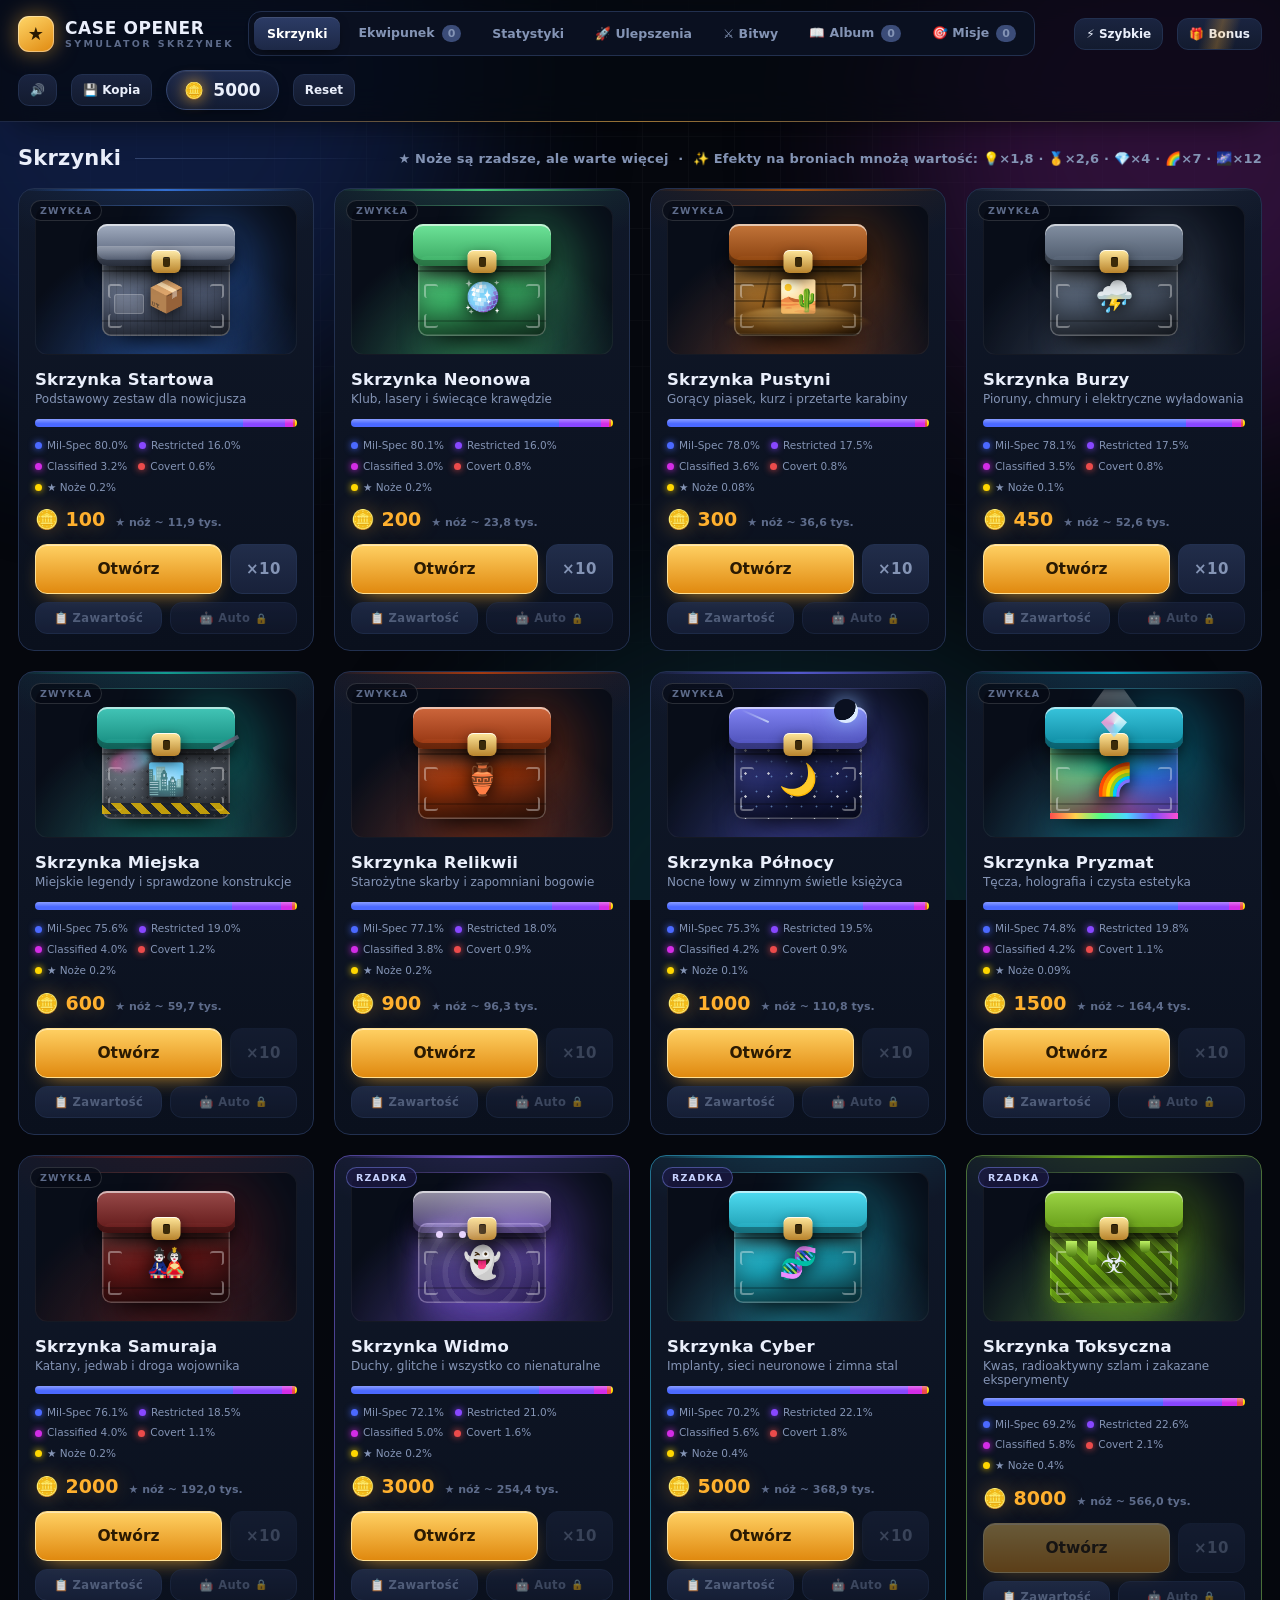
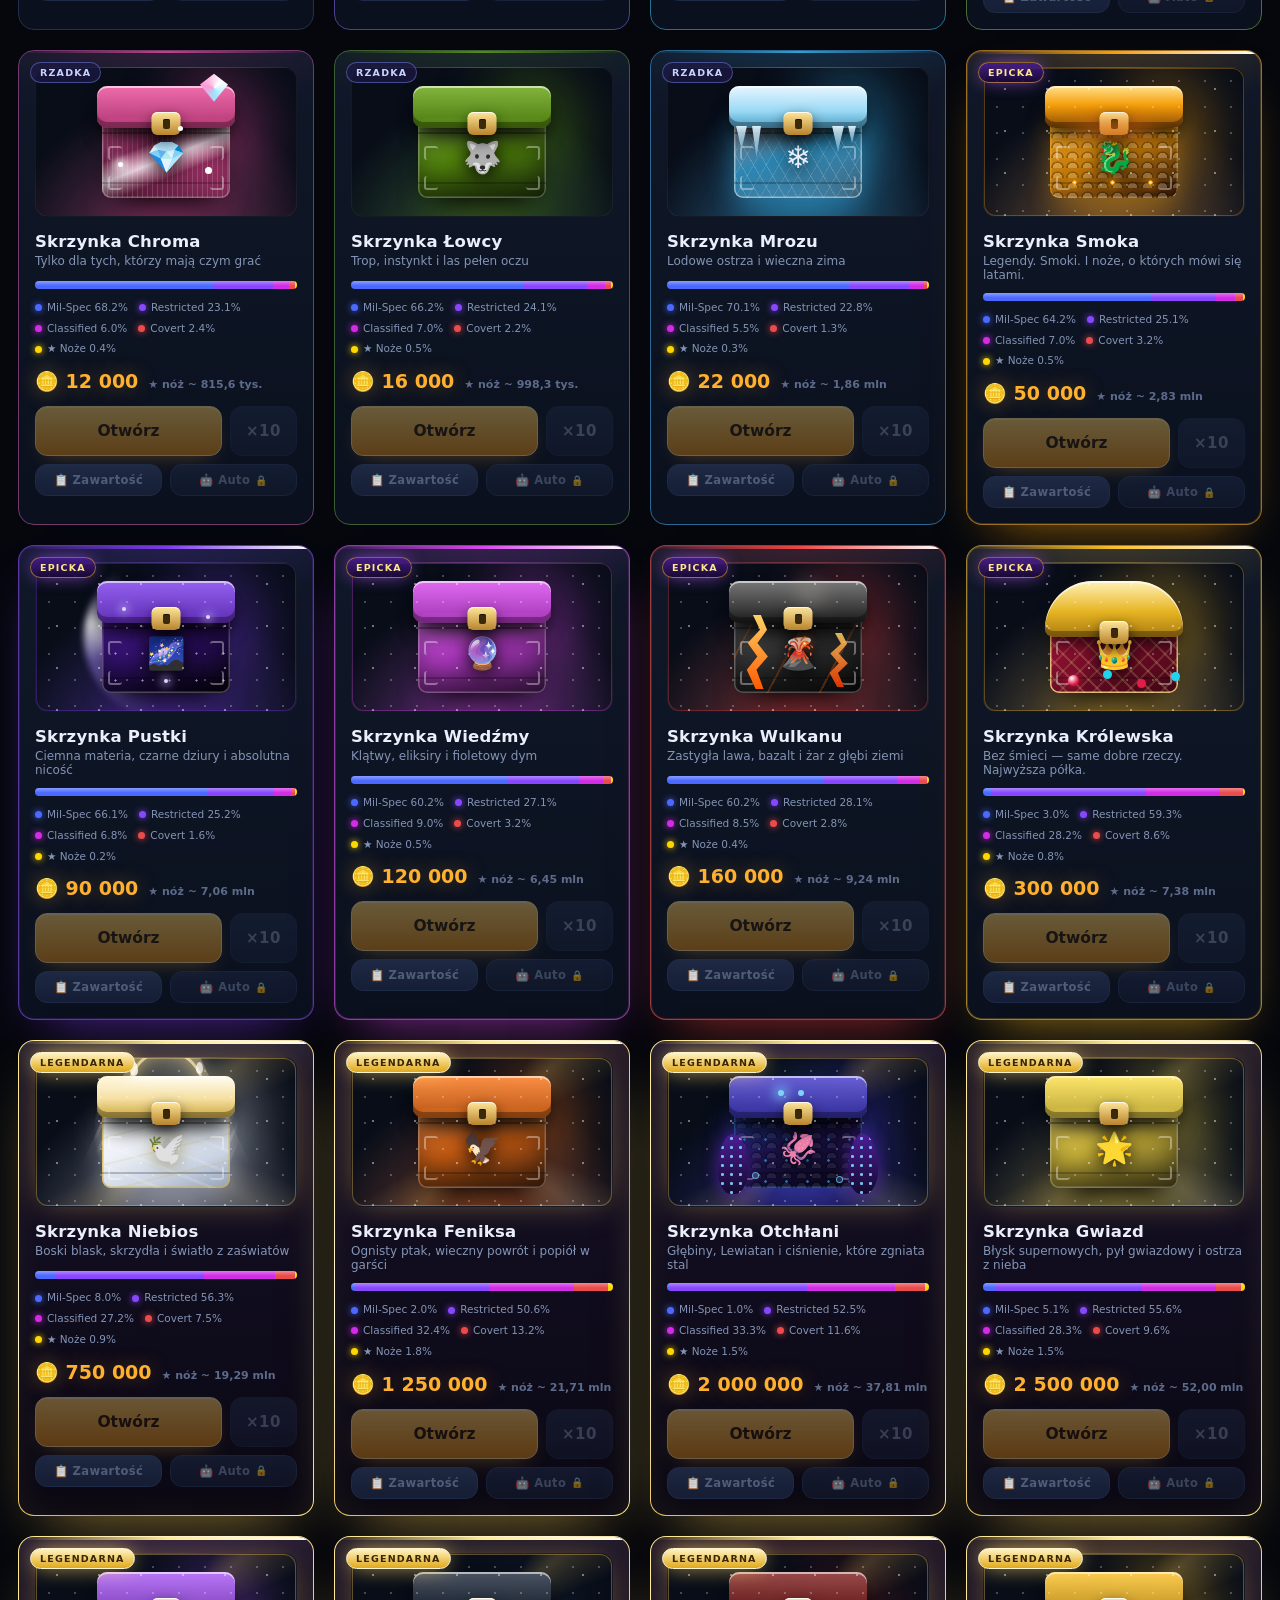
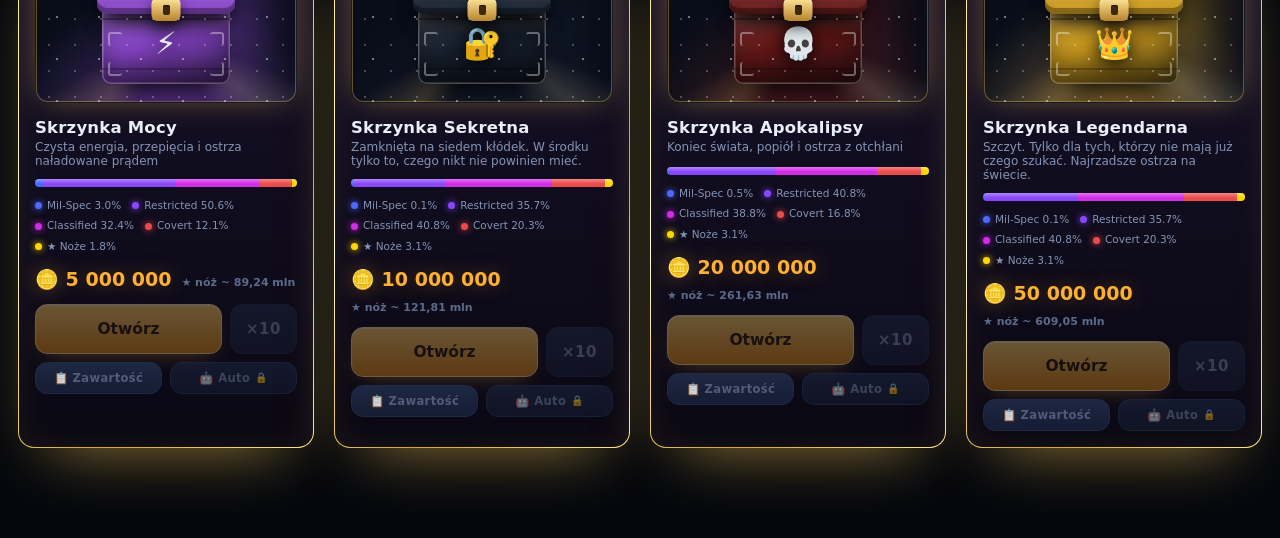
==== commit aa13b700: "Add files via upload" ====
--- a/skrzynki.html
+++ b/skrzynki.html
@@ -685,6 +685,61 @@
   animation:foil 4.5s linear infinite;background-size:280% 100%;
 }
 @keyframes foil{0%{background-position:180% 0}100%{background-position:-80% 0}}
+
+/* ======================= ✨ EFEKTY NA BRONIACH =======================
+   Rzadkie wykończenia (tęcza, diament, złoto, kosmos, neon) mnożą wartość
+   przedmiotu. Na karcie widać odznakę (--fx), poświatę i przesuwający się
+   błysk. Im rzadszy efekt, tym mocniejszy efekt wizualny.               */
+.fx-badge{
+  position:absolute;top:8px;left:8px;z-index:4;display:inline-flex;align-items:center;gap:3px;
+  font-size:8.5px;font-weight:900;letter-spacing:.4px;text-transform:uppercase;white-space:nowrap;
+  padding:3px 7px;border-radius:20px;color:var(--fx);
+  background:color-mix(in srgb,var(--fx) 20%,rgba(6,10,18,.78));
+  border:1px solid color-mix(in srgb,var(--fx) 55%,transparent);
+  box-shadow:0 0 14px -4px var(--fx);
+}
+.item-card.fx{border-color:color-mix(in srgb,var(--fx) 55%,transparent);
+  box-shadow:0 0 0 1px color-mix(in srgb,var(--fx) 32%,transparent),0 16px 34px -20px var(--fx)}
+.item-card.fx::before{opacity:.42;background:radial-gradient(240px 130px at 50% -8%,var(--fx),transparent 70%)}
+.item-card.fx::after{background:linear-gradient(90deg,transparent,var(--fx),transparent)}
+.item-card.fx .item-skin{color:var(--fx);text-shadow:0 0 12px color-mix(in srgb,var(--fx) 55%,transparent)}
+.fx-shine{
+  position:absolute;inset:0;z-index:2;pointer-events:none;mix-blend-mode:screen;opacity:.28;
+  background:linear-gradient(115deg,transparent 26%,color-mix(in srgb,var(--fx) 55%,transparent) 42%,
+    rgba(255,255,255,.32) 50%,color-mix(in srgb,var(--fx) 55%,transparent) 58%,transparent 74%);
+  background-size:280% 100%;animation:foil 3.6s linear infinite;
+}
+.item-card.fx-diamond .fx-shine,.item-card.fx-cosmic .fx-shine,.item-card.fx-rainbow .fx-shine{opacity:.45;animation-duration:2.6s}
+.item-card.fx-rainbow::after{
+  background:linear-gradient(90deg,#ff5f6d,#ffc371,#38e08a,#4bd6ff,#a855f7,#ff5f6d);
+  background-size:300% 100%;animation:foil 3s linear infinite;
+}
+.item-card.fx-cosmic .item-art{filter:drop-shadow(0 0 12px rgba(168,85,247,.65))}
+.item-card.fx-gold .fx-badge,.item-card.fx-diamond .fx-badge,.item-card.fx-rainbow .fx-badge,
+.item-card.fx-cosmic .fx-badge{animation:fxTwinkle 1.9s ease-in-out infinite}
+@keyframes fxTwinkle{50%{transform:scale(1.08);box-shadow:0 0 20px -2px var(--fx)}}
+.item-card.fx .item-price{color:var(--fx)}
+/* wynik otwarcia — pasek z efektem */
+.result-fx{
+  display:flex;align-items:center;gap:8px;width:fit-content;margin:14px auto 0;
+  padding:8px 16px;border-radius:13px;font-weight:900;font-size:13.5px;color:var(--fx);
+  background:color-mix(in srgb,var(--fx) 16%,#0b1120);
+  border:1px solid color-mix(in srgb,var(--fx) 50%,transparent);
+  box-shadow:0 0 24px -8px var(--fx);animation:fxPulse 1.8s ease-in-out infinite;
+}
+.result-fx.big{font-size:15.5px;text-transform:uppercase;letter-spacing:.6px}
+@keyframes fxPulse{50%{transform:scale(1.045)}}
+/* panel auto-otwierania — mała ikonka efektu w feedzie */
+.af-fx{font-size:12px;line-height:1;filter:drop-shadow(0 0 6px var(--fx))}
+.af-item.fx{background:color-mix(in srgb,var(--fx) 12%,transparent);
+  border-color:color-mix(in srgb,var(--fx) 40%,transparent)}
+.af-item.fx b{color:var(--fx)}
+/* wyróżnienie bloku o efektach w okienku „Zawartość skrzynki” */
+.loot-bonus.lb-fx .lb-ico{filter:drop-shadow(0 0 12px rgba(244,114,182,.8))}
+.loot-bonus.lb-fx b{color:#ffd9f4}
+.loot-bonus.lb-fx em{color:#ffe9fb}
+/* lista ostatnich dropów w statystykach jest gęsta — mniejsza odznaka */
+.recent-list .fx-badge{font-size:7.5px;padding:2px 6px;top:6px;left:6px}
 
 /* ======================= EKWIPUNEK ======================= */
 .inv-toolbar{
@@ -1080,6 +1135,26 @@
 .mission{display:flex;flex-direction:column;gap:12px;padding:16px 17px;border-radius:15px;
   background:linear-gradient(180deg,#121a2c,#0a101c);border:1px solid var(--line);
   animation:cardIn .45s backwards cubic-bezier(.2,.8,.3,1);transition:border-color .25s,box-shadow .25s}
+.mission.hard{border-color:#6d4326;background:linear-gradient(180deg,#1d1424,#0b0a16)}
+.mission.hard .mission-bar i{background:linear-gradient(90deg,#ff8a3d,#ffd166)}
+.mission.hard.done .mission-bar i{background:linear-gradient(90deg,#3ddc84,#8ef0b0)}
+.m-hard{display:inline-block;margin-left:6px;padding:2px 7px;border-radius:99px;font-size:9.5px;font-weight:900;
+  letter-spacing:.09em;vertical-align:middle;color:#ffd9a8;background:rgba(255,138,61,.16);
+  border:1px solid rgba(255,138,61,.45);text-shadow:0 0 10px rgba(255,138,61,.5)}
+/* 📅 misje tygodniowe — poziom trudności (kolor karty i odznaki) */
+.m-diff{display:inline-block;margin-left:6px;padding:2px 7px;border-radius:99px;font-size:9.5px;font-weight:900;
+  letter-spacing:.04em;vertical-align:middle;white-space:nowrap;color:var(--dc);
+  background:color-mix(in srgb,var(--dc) 16%,transparent);
+  border:1px solid color-mix(in srgb,var(--dc) 48%,transparent);
+  text-shadow:0 0 10px color-mix(in srgb,var(--dc) 60%,transparent)}
+.mission.week{border-color:color-mix(in srgb,var(--dc) 34%,var(--line))}
+.mission.week .mission-bar i{background:linear-gradient(90deg,color-mix(in srgb,var(--dc) 65%,#ffffff),var(--dc))}
+.mission.week.done .mission-bar i{background:linear-gradient(90deg,#3ddc84,#8ef0b0)}
+.mission.week.d-4{box-shadow:inset 0 0 0 1px color-mix(in srgb,var(--dc) 20%,transparent)}
+.mission.week.d-4 .mission-ico{filter:drop-shadow(0 0 12px color-mix(in srgb,var(--dc) 70%,transparent))}
+.mission.week.d-1 .mission-ico{filter:drop-shadow(0 0 10px rgba(56,224,138,.5))}
+.mission-grid + .daily-note.wn{margin-top:4px}
+.daily-note.wn .dn-ico{filter:drop-shadow(0 0 12px rgba(75,155,255,.8))}
 .mission.done{border-color:#2f7a45;box-shadow:0 0 34px -18px #45d06a}
 .mission.claimed{opacity:.6}
 .mission-top{display:flex;align-items:flex-start;gap:12px}
@@ -1097,10 +1172,61 @@
 .mission-prog{margin-left:auto;font-size:11.5px;font-weight:900;color:var(--dim2);font-variant-numeric:tabular-nums}
 .mission .btn{flex:0 0 auto;padding:10px 17px;font-size:13px}
 .mission .tb-btn{padding:9px 12px}
+.mission .tb-btn small{font-size:10px;font-weight:900;opacity:.7;margin-left:2px}
 .daily-note{display:flex;gap:13px;align-items:flex-start;padding:14px 17px;border-radius:13px;
   font-size:12.5px;line-height:1.65;color:var(--dim);background:#0c1424;border:1px solid var(--line)}
 .daily-note .dn-ico{font-size:21px;line-height:1.2;flex:none;filter:drop-shadow(0 0 12px rgba(255,176,46,.5))}
 .daily-note b{color:var(--acc2)}
+
+/* ======================= 🤖 AUTO-OTWIERANIE ======================= */
+.auto-panel{position:fixed;left:18px;bottom:18px;z-index:58;width:302px;display:none;
+  flex-direction:column;gap:10px;padding:13px 14px;border-radius:15px;
+  background:linear-gradient(180deg,rgba(17,24,39,.97),rgba(8,12,20,.98));
+  border:1px solid var(--line2);box-shadow:0 26px 54px -22px #000,0 0 40px -20px var(--ac,#ffb02e);
+  animation:cardIn .35s backwards cubic-bezier(.2,.8,.3,1)}
+.auto-panel.show{display:flex}
+.ap-head{display:flex;align-items:center;gap:10px}
+.ap-title{font-size:13px;font-weight:800;color:var(--txt);overflow:hidden;text-overflow:ellipsis;white-space:nowrap}
+.ap-title b{color:var(--acc2)}
+.ap-stop{margin-left:auto;flex:none;padding:7px 11px;font-size:11.5px}
+.ap-run{display:flex;gap:11px;flex-wrap:wrap;font-size:11.5px;color:var(--dim)}
+.ap-run b{color:var(--acc2);font-variant-numeric:tabular-nums}
+/* ⚡ turbo + ⏹ limit otwarć */
+.ap-set{display:flex;align-items:center;gap:8px;flex-wrap:wrap}
+.ap-turbo{flex:none;display:inline-flex;align-items:center;gap:5px;padding:6px 9px;border-radius:9px;cursor:pointer;
+  font-family:inherit;font-weight:900;font-size:11px;letter-spacing:.3px;color:var(--dim);
+  background:#0a1120;border:1px solid var(--line);transition:.18s}
+.ap-turbo:hover{border-color:var(--line2);color:var(--txt)}
+.ap-turbo.on{color:#20160a;background:linear-gradient(180deg,var(--ac,#ffb02e),#e08a00);border-color:var(--ac,#ffb02e);
+  box-shadow:0 10px 22px -12px var(--ac,#ffb02e)}
+.ap-limlbl{margin-left:auto;flex:none;font-size:9.5px;font-weight:900;letter-spacing:.6px;
+  text-transform:uppercase;color:var(--dim2)}
+.ap-lims{display:flex;gap:4px;flex:none}
+.ap-lims button{padding:5px 8px;border-radius:8px;cursor:pointer;font-family:inherit;font-weight:900;font-size:10.5px;
+  color:var(--dim);background:#0a1120;border:1px solid var(--line);transition:.18s;font-variant-numeric:tabular-nums}
+.ap-lims button:hover{color:var(--txt);border-color:var(--line2)}
+.ap-lims button.on{color:#20160a;background:linear-gradient(180deg,var(--ac,#ffb02e),#e08a00);border-color:var(--ac,#ffb02e)}
+.ap-bar{height:5px;border-radius:99px;background:#0a1120;border:1px solid var(--line);overflow:hidden}
+.ap-bar.hide{display:none}
+.ap-bar i{display:block;height:100%;width:0;border-radius:99px;
+  background:linear-gradient(90deg,var(--ac,#ffb02e),#ffe0a3);transition:width .22s}
+.ap-tb{margin-left:3px;padding:2px 6px;border-radius:6px;font-size:9.5px;font-weight:900;letter-spacing:.4px;
+  color:#20160a;background:linear-gradient(180deg,var(--ac,#ffb02e),#e08a00)}
+.ap-feed{display:flex;flex-direction:column;gap:5px}
+.af-item{display:flex;align-items:center;gap:9px;padding:6px 9px;border-radius:9px;font-size:11.5px;
+  background:#0a1120;border:1px solid var(--line);border-left:3px solid var(--c,#4b69ff);
+  animation:cardIn .3s backwards}
+.af-item .af-name{flex:1;min-width:0;color:var(--txt);overflow:hidden;text-overflow:ellipsis;white-space:nowrap}
+.af-item b{flex:none;color:var(--acc2);font-variant-numeric:tabular-nums}
+.ap-best{padding-top:8px;border-top:1px solid var(--line);font-size:11.5px;color:var(--dim)}
+.ap-best b{color:var(--acc2)}
+/* 🤖 auto w karcie skrzynki — dzieli rząd z 📋 Zawartość (obie pełnego rzędu, po połowie) */
+.btn.ghost.loot-btn,.btn.ghost.auto-btn{flex:1 1 calc(50% - 4px);min-width:0;white-space:nowrap;
+  padding:8px 10px;font-size:11.5px;font-weight:800;letter-spacing:.4px}
+.btn.ghost.auto-btn{display:inline-flex;align-items:center;justify-content:center;gap:5px}
+.btn.ghost.auto-btn.locked{opacity:.6;color:var(--dim2)}
+.btn.ghost.auto-btn .lock{font-size:10px;opacity:.85}
+@media (max-width:640px){ .auto-panel{left:12px;right:auto;bottom:12px;width:min(302px,calc(100% - 24px))} }
 .cnt.ready{background:linear-gradient(180deg,#3ddc84,#1f8f4d);color:#04210f;border-color:#7ff0ad}
 @media (max-width:760px){ .mission-grid{grid-template-columns:1fr} .alb-pick{grid-template-columns:repeat(auto-fill,minmax(140px,1fr))} }
 .fighter.win .slot-card .item-card{
@@ -1247,9 +1373,22 @@
     <div class="mission-grid" id="missionGrid"></div>
     <div class="daily-note">
       <span class="dn-ico">🎯</span>
-      <div>Trzy misje na dziś — <b>nowe dostajesz o północy</b>. Nagrodą są monety albo 🍀 czas koniczyny
-      (ta sama, która wypada ze skrzynek). Jedną misję możesz <b>wymienić raz dziennie</b> przyciskiem 🔄.
-      Postęp liczy się z tego, co robisz w grze — także w ⚔️ bitwach i przy otwieraniu hurtem ×10.</div>
+      <div><b>Cztery misje na dziś</b> — trzy spokojne i jedno <b>wyzwanie ★</b>. Nowe dostajesz o północy.
+      Nagrodą są monety albo 🍀 czas koniczyny (ta sama, która wypada ze skrzynek). Dwie misje możesz
+      <b>wymienić w ciągu dnia</b> przyciskiem 🔄. Postęp liczy się z tego, co robisz w grze — otwieranie,
+      sprzedaż, bitwy (także te w 🔁 auto-walce) oraz zakupy w 🚀 ulepszeniach.</div>
+    </div>
+
+    <h2 class="sec-title" style="margin-top:34px">📅 Misje tygodniowe <span class="line"></span><span class="muted" id="weeklyHint"></span></h2>
+    <div class="mission-grid" id="weeklyGrid"></div>
+    <div class="daily-note wn">
+      <span class="dn-ico">📅</span>
+      <div><b>Dziesięć misji na cały tydzień</b> — zestaw startuje, gdy go pierwszy raz zobaczysz, i trwa
+      <b>7 dni</b>, potem losuje się nowy (licznik w nagłówku). Każda misja ma <b>poziom trudności</b>:
+      ⭐ Łatwa, ⭐⭐ Średnia, ⭐⭐⭐ Trudna, ⭐⭐⭐⭐ Ekstremalna — poziomy widać na karcie, a trudniejsze mają
+      <b>znacznie większy cel i większą nagrodę</b> (monety albo dłuższą 🍀 koniczynę). W zestawie są
+      3 łatwe, 3 średnie, 2 trudne i 2 ekstremalne. Dwie misje możesz <b>wymienić w ciągu tygodnia</b> (🔄),
+      a postęp liczy się z tej samej gry co dziennie — w tym ✨ efekty na broniach.</div>
     </div>
   </section>
 </main>
@@ -1336,6 +1475,28 @@
   <span class="cp-bar"><i id="cloverBar"></i></span>
 </div>
 
+<!-- 🤖 panel auto-otwierania (pokazywany tylko, gdy auto działa) -->
+<div class="auto-panel" id="autoPanel">
+  <div class="ap-head">
+    <span class="ap-title" id="autoTitle">🤖 Auto</span>
+    <button class="tb-btn ap-stop" id="autoStop" title="Zatrzymaj auto-otwieranie (Esc)">⏹ Stop</button>
+  </div>
+  <div class="ap-run" id="autoRun"></div>
+  <div class="ap-set">
+    <button class="ap-turbo" id="autoTurbo" title="Tryb turbo">⚡ Turbo</button>
+    <span class="ap-limlbl">limit:</span>
+    <div class="ap-lims" id="autoLims">
+      <button data-lim="0" title="Bez limitu — otwieraj, dopóki wystarcza monet">∞</button>
+      <button data-lim="25" title="Zatrzymaj po 25 otwarciach">25</button>
+      <button data-lim="100" title="Zatrzymaj po 100 otwarciach">100</button>
+      <button data-lim="500" title="Zatrzymaj po 500 otwarciach">500</button>
+    </div>
+  </div>
+  <div class="ap-bar hide" id="autoLimBar"><i id="autoLimFill"></i></div>
+  <div class="ap-feed" id="autoFeed"></div>
+  <div class="ap-best" id="autoBest"></div>
+</div>
+
 <div class="particles" id="particles"></div>
 <div id="toasts"></div>
 
@@ -1362,6 +1523,28 @@
    rzadziej lecą noże, a gdy już lecą, są cenniejsze. */
 const KNIFE_DAMP = 0.6;
 const RATIO_EFF  = Object.assign({}, RATIO, { special: RATIO.special / KNIFE_DAMP });
+
+/* =======================================================================
+   1a. ✨ EFEKTY NA BRONIACH — rzadkie wykończenia podbijające wartość
+   -----------------------------------------------------------------------
+   Po wylosowaniu broni losuje się jeszcze efekt (niezależnie od tego, co
+   wypadło). Efekt mnoży wartość przedmiotu, więc taki drop sprzedaje się
+   za dużo więcej, a na karcie widać jego odznakę i poświatę.
+   Droższe tiery mają trochę większą szansę na błysk (FX_TIER_BOOST).
+   Łączna szansa na jakikolwiek efekt ≈ 3,2% (bez boostu tieru).
+   ======================================================================= */
+const FX = [
+  {id:"neon",    icon:"💡", name:"Neonowy",    color:"#38e08a", chance:0.0160, mult:1.8,  glow:"świecące krawędzie"},
+  {id:"gold",    icon:"🥇", name:"Złoty",      color:"#ffd700", chance:0.0090, mult:2.6,  glow:"czyste złoto"},
+  {id:"diamond", icon:"💎", name:"Diamentowy", color:"#a5f3fc", chance:0.0040, mult:4.0,  glow:"krystaliczny blask"},
+  {id:"rainbow", icon:"🌈", name:"Tęczowy",    color:"#f472b6", chance:0.0018, mult:7.0,  glow:"pełne spektrum barw"},
+  {id:"cosmic",  icon:"🌌", name:"Kosmiczny",  color:"#a855f7", chance:0.0007, mult:12.0, glow:"pył gwiazd i pustka"}
+];
+const FX_BY_ID = {};
+FX.forEach(f=>FX_BY_ID[f.id]=f);
+const FX_CHANCE = FX.reduce((a,f)=>a+f.chance,0);   // suma szans (na tierze ×1)
+const FX_TIER_BOOST = {mil:1, restricted:1, classified:1.3, covert:1.6, special:2.2};
+const FX_BIG = 4;                                    // od tego mnożnika odpalamy wielką fetę
 
 const CASES = [
   { id:"start", name:"Skrzynka Startowa", price:100, color:"#3b82f6", icon:"📦",
@@ -1676,8 +1859,408 @@
                   ["Nóż Navaja","Wąż","knife"],["Kukri","Lewiatan","knife"]] } }
 ];
 
-CASES.push(...NEW_CASES);
+/* =======================================================================
+   1a3. DRUGA PORCJA BRONI — wchodzi do WSZYSTKICH skrzynek (starych i nowych)
+   Nazwy są unikalne w całej grze (klucz "broń|skin" jest kluczem albumu),
+   a wartość liczy się z nazwy, więc zwrot ze skrzynki się nie zmienia.
+   ======================================================================= */
+const EXTRA_ITEMS_2 = {
+  start: {
+    mil:       [["MP7","Rekrut","smg"],["P2000","Instrukcja","pistol"],["XM1014","Magazynek","shotgun"],
+                ["Tec-9","Trening","pistol"],["Galil AR","Musztra","rifle"]],
+    restricted:[["AK-47","Pierwsza Krew","rifle"],["M4A4","Kurs Podstawowy","rifle"],["SSG 08","Zwiad Terenowy","awp"],
+                ["Five-SeveN","Kaliber","pistol"]],
+    classified:[["M4A1-S","Awans","rifle"],["Desert Eagle","Ostrzeżenie","pistol"],["P90","Mundur","smg"]],
+    covert:    [["AWP","Weteran","awp"],["AK-47","Odznaczenie","rifle"]],
+    special:   [["Nóż Klasyczny","Rekrut","knife"],["Nóż Gut","Polowy","knife"]]
+  },
+  sand: {
+    mil:       [["MP7","Piach","smg"],["Dual Berettas","Karawana Morska","pistol"],["Galil AR","Sucha Wydma","rifle"],
+                ["Nova","Oaza Skąpa","shotgun"],["Tec-9","Skarabeusz","pistol"]],
+    restricted:[["AK-47","Karawana Piasku","rifle"],["AWP","Miraż Górący","awp"],["M4A1-S","Fasada Piaskowa","rifle"],
+                ["SG 553","Noc Sirocco","rifle"]],
+    classified:[["M4A4","Piaskowy Sfinks","rifle"],["Desert Eagle","Złoty Skarabeusz","pistol"],["AWP","Fata Piaskowa","awp"]],
+    covert:    [["AK-47","Faraon","rifle"],["AWP","Pustynny Grzmot","awp"]],
+    special:   [["Nóż Flip","Pustynny","knife"],["Karambit","Piaskowiec","knife"]]
+  },
+  urban: {
+    mil:       [["MP9","Rusztowanie Miejskie","smg"],["P250","Kiosk Ruchu","pistol"],["FAMAS","Wielki Blok","rifle"],
+                ["Nova","Śmietnik","shotgun"],["CZ75-Auto","Kamyk","pistol"]],
+    restricted:[["AK-47","Osiedle Noc","rifle"],["AWP","Dachowiec Nocny","awp"],["M4A1-S","Kamienica","rifle"],
+                ["Glock-18","Klatka Schodowa Noc","pistol"]],
+    classified:[["M4A4","Blok Betonowy","rifle"],["USP-S","Przystanek","pistol"],["P90","Autostrada","smg"]],
+    covert:    [["AWP","Metropolia Nocna","awp"],["AK-47","Szklany Wieżowiec","rifle"]],
+    special:   [["Nóż Przeżycia","Miejski","knife"],["Nóż Paracord","Kamienica Miejska","knife"]]
+  },
+  prism: {
+    mil:       [["MP7","Fiolet Widma","smg"],["P2000","Barwa","pistol"],["Galil AR","Rozszczepione Światło","rifle"],
+                ["Nova","Szkło Kolorowe","shotgun"],["Tec-9","Pigment","pistol"]],
+    restricted:[["AK-47","Dyfrakcja","rifle"],["AWP","Tęczowa Mgła","awp"],["M4A4","Refleks","rifle"],
+                ["R8 Revolver","Barwnik","revolver"]],
+    classified:[["M4A1-S","Holograficzny","rifle"],["Desert Eagle","Bursztyn","pistol"],["AWP","Rozszczepienie Barw","awp"]],
+    covert:    [["AK-47","Pełne Spektrum","rifle"],["M4A4","Pryzmatyczna Mgła","rifle"]],
+    special:   [["Nóż Gut","Barwny","knife"],["Nóż Skeleton","Refrakcja","knife"]]
+  },
+  spectral: {
+    mil:       [["MP9","Seans Nocny","smg"],["P250","Medium Ciemne","pistol"],["Galil AR","Nawiedzony Dwór","rifle"],
+                ["Nova","Zimna Mgła","shotgun"],["Dual Berettas","Ouija","pistol"]],
+    restricted:[["AK-47","Nawiedzenie","rifle"],["AWP","Widmo Puszczy","awp"],["M4A1-S","Poltergeist Nocny","rifle"],
+                ["MAC-10","Zjawa Mroczna","smg"]],
+    classified:[["M4A4","Dwunasta Noc","rifle"],["Desert Eagle","Glitch Cienia","pistol"],["AWP","Gęsta Ektoplazma","awp"]],
+    covert:    [["AK-47","Cmentarna Mgła","rifle"],["AWP","Duch Puszczy","awp"]],
+    special:   [["Nóż Flip","Zjawa","knife"],["Nóż Bowie","Fantom Cienia","knife"]]
+  },
+  chroma: {
+    mil:       [["MP7","Kwasowy Neon","smg"],["P250","Laserowy Róż","pistol"],["Galil AR","Chromowane Światło","rifle"],
+                ["Nova","Ciemna Fuksja","shotgun"],["CZ75-Auto","Elektryczny Róż","pistol"]],
+    restricted:[["AK-47","Kwas z Neona","rifle"],["AWP","Laserowa Wstęga","awp"],["M4A4","Różowy Chrom","rifle"],
+                ["USP-S","Neonowy Metal","pistol"]],
+    classified:[["M4A1-S","Neonowa Mgła","rifle"],["Desert Eagle","Kobaltowy Neon","pistol"],["P90","Kwas Elektryczny","smg"]],
+    covert:    [["AK-47","Neonowy Kwas","rifle"],["AWP","Chromowany Pulsar","awp"]],
+    special:   [["Nóż Huntsman","Kwasowy","knife"],["Nóż Paracord","Różowy Neon","knife"]]
+  },
+  frost: {
+    mil:       [["MP7","Cicha Zamieć","smg"],["P2000","Cienki Szron","pistol"],["Galil AR","Śnieżny Stok","rifle"],
+                ["Nova","Ostry Mróz","shotgun"],["Sawed-Off","Mała Zamieć","shotgun"]],
+    restricted:[["AK-47","Lodowe Kolce","rifle"],["AWP","Zawieja Nocna","awp"],["M4A4","Zamarznięta Skała","rifle"],
+                ["UMP-45","Sopel Lodu","smg"]],
+    classified:[["M4A1-S","Ciemna Korona Lodu","rifle"],["Desert Eagle","Królewski Szron","pistol"],["AWP","Głęboki Lodowiec","awp"]],
+    covert:    [["AK-47","Wieczna Zima","rifle"],["AWP","Absolutne Zero","awp"]],
+    special:   [["Nóż Nomad","Szron Nocny","knife"],["Nóż Stiletto","Cienki Lód","knife"]]
+  },
+  dragon: {
+    mil:       [["MP7","Cichy Żar","smg"],["P2000","Złoty Pyłek","pistol"],["Galil AR","Zwęglona Łuska","rifle"],
+                ["Nova","Smocze Jajo","shotgun"],["Sawed-Off","Gorący Węgiel","shotgun"]],
+    restricted:[["AK-47","Ciemna Łuska","rifle"],["AWP","Złoty Oddech","awp"],["M4A4","Skrzydło Smoka","rifle"],
+                ["R8 Revolver","Ciemna Lawa","revolver"]],
+    classified:[["M4A1-S","Ciemny Płomień","rifle"],["Desert Eagle","Ognisty Pazur","pistol"],["AWP","Legenda Smoka","awp"]],
+    covert:    [["AK-47","Złoty Cesarz","rifle"],["AWP","Smocze Serce","awp"]],
+    special:   [["Nóż Falchion","Smoczy","knife"],["Nóż Skeleton","Złota Łuska","knife"]]
+  },
+  void: {
+    mil:       [["MP7","Ciemny Kwark","smg"],["P2000","Bezgwiezdna Próżnia","pistol"],["Galil AR","Mroczna Antymateria","rifle"],
+                ["Nova","Czarna Mgła","shotgun"],["Dual Berettas","Czerwony Karzeł","pistol"]],
+    restricted:[["AK-47","Wyrwa w Czasie","rifle"],["AWP","Zaćmienie Horyzontu","awp"],["M4A4","Rozpad Kollapsara","rifle"],
+                ["SCAR-20","Grawitacja Ciemna","awp"]],
+    classified:[["M4A1-S","Bezkres Nicości","rifle"],["Desert Eagle","Ciemna Osobliwość","pistol"],["AWP","Ciemna Supernowa","awp"]],
+    covert:    [["AK-47","Mroczny Pulsar","rifle"],["AWP","Ciemna Energia","awp"]],
+    special:   [["Nóż Ursus","Kwazar Nocny","knife"],["Kukri","Antymateria","knife"]]
+  },
+  volcano: {
+    mil:       [["MP7","Żużel","smg"],["P2000","Siarka Ciemna","pistol"],["Galil AR","Ciemny Bazalt","rifle"],
+                ["Nova","Gęsty Popiół","shotgun"],["Dual Berettas","Iskra Wulkanu","pistol"]],
+    restricted:[["AK-47","Gęsta Lawa","rifle"],["AWP","Nocna Erupcja","awp"],["M4A4","Piroklast","rifle"],
+                ["SG 553","Tuf Wulkaniczny","rifle"]],
+    classified:[["M4A1-S","Ciemna Magma","rifle"],["Desert Eagle","Obsydianowy Rdzeń","pistol"],["AWP","Serce Krateru","awp"]],
+    covert:    [["AK-47","Płynąca Lawa","rifle"],["AWP","Wulkaniczna Noc","awp"]],
+    special:   [["Nóż Gut","Bazalt Nocny","knife"],["Nóż Talon","Kaldera","knife"]]
+  },
+  royal: {
+    mil:       [["P2000","Porcelanowy","pistol"],["MP7","Alabastrowy","smg"],["Galil AR","Dworski","rifle"],
+                ["Nova","Kryształ Górski","shotgun"],["Tec-9","Złoty Marmur","pistol"]],
+    restricted:[["AK-47","Dwór Królewski","rifle"],["AWP","Złota Wstęga Króla","awp"],["M4A4","Srebrna Mozaika","rifle"],
+                ["USP-S","Koronacja","pistol"]],
+    classified:[["M4A1-S","Królewski Gobelin","rifle"],["Desert Eagle","Złote Berło","pistol"],["AWP","Tron Carów","awp"]],
+    covert:    [["AK-47","Diamentowa Korona","rifle"],["AWP","Pan Królów","awp"]],
+    special:   [["Nóż Motylkowy","Diamentowy","knife"],["Nóż Skeleton","Król","knife"]]
+  },
+  celestial: {
+    mil:       [["MP7","Cienki Obłok","smg"],["P2000","Świetlik Niebios","pistol"],["Galil AR","Jutrzenka","rifle"],
+                ["Nova","Puch Anioła","shotgun"],["Tec-9","Gwiazdka Poranna","pistol"]],
+    restricted:[["AK-47","Chór Aniołów","rifle"],["AWP","Poranna Zorza","awp"],["M4A4","Srebrne Skrzydło","rifle"],
+                ["USP-S","Złota Aureola","pistol"]],
+    classified:[["M4A1-S","Niebiańska Zbroja","rifle"],["Desert Eagle","Sąd Ostateczny","pistol"],["AWP","Brama Niebios","awp"]],
+    covert:    [["AK-47","Światło Stworzenia","rifle"],["AWP","Archanioł Michał","awp"]],
+    special:   [["Nóż Falchion","Serafin","knife"],["Nóż Navaja","Halo","knife"]]
+  },
+  abyss: {
+    mil:       [["MP7","Gęsty Plankton","smg"],["P2000","Koral Nocny","pistol"],["Galil AR","Ciemny Osad","rifle"],
+                ["Nova","Muszla Głębinowa","shotgun"],["Tec-9","Ciśnienie Głębin","pistol"]],
+    restricted:[["AK-47","Głębina","rifle"],["AWP","Ciemny Kraken","awp"],["M4A4","Latarnia Morska","rifle"],
+                ["SG 553","Bioptyka Głębin","rifle"]],
+    classified:[["M4A1-S","Głębinowa Hydra","rifle"],["Desert Eagle","Szczęka Rekina","pistol"],["AWP","Abysalna Noc","awp"]],
+    covert:    [["AK-47","Absolutna Otchłań","rifle"],["AWP","Lewiatan Cesarz","awp"]],
+    special:   [["Nóż Bowie","Głębia","knife"],["Nóż Nomad","Meduza Głębin","knife"]]
+  },
+  midnight: {
+    mil:       [["MP9","Gwiezdny Pyłek","smg"],["P2000","Ciemna Luna","pistol"],["Galil AR","Cichy Nokturn","rifle"],
+                ["Nova","Wschodzący Księżyc","shotgun"],["Tec-9","Astronomia","pistol"]],
+    restricted:[["AK-47","Noc Polarna","rifle"],["AWP","Konstelacja","awp"],["M4A4","Nocny Teleskop","rifle"],
+                ["USP-S","Świt Nocy","pistol"]],
+    classified:[["M4A1-S","Czarna Noc","rifle"],["Desert Eagle","Krwawe Zaćmienie","pistol"],["AWP","Droga Gwiazd","awp"]],
+    covert:    [["AK-47","Nocny Cesarz","rifle"],["AWP","Nocna Dziura","awp"]],
+    special:   [["Nóż Gut","Księżyc","knife"],["Nóż Ursus","Nokturn","knife"]]
+  },
+  toxic: {
+    mil:       [["MP7","Gęsty Zielony Szlam","smg"],["P2000","Cienki Izotop","pistol"],["Galil AR","Ciemny Mutagen","rifle"],
+                ["Nova","Zielony Wyciek","shotgun"],["Dual Berettas","Antidotum","pistol"]],
+    restricted:[["AK-47","Kwasowy Szlam","rifle"],["AWP","Promieniowanie","awp"],["M4A4","Zielony Reaktor","rifle"],
+                ["SSG 08","Ciemny Geiger","awp"]],
+    classified:[["M4A1-S","Toksyczna Mgła","rifle"],["Desert Eagle","Kwasowy Rdzeń","pistol"],["AWP","Ciemna Zaraza","awp"]],
+    covert:    [["AK-47","Radioaktywna Noc","rifle"],["AWP","Hiper Kwas","awp"]],
+    special:   [["Nóż Klasyczny","Toksyczny Nocny","knife"],["Nóż Stiletto","Szlam Kwasowy","knife"]]
+  },
+  /* dopięcie pul nowych skrzynek (1a4), żeby miały równie dużo dropów w
+     najczęstszych tierach, co starsze skrzynki */
+  neon: {
+    mil:       [["MP7","Kolorowy Dym","smg"],["Galil AR","Dyskoteka","rifle"],["Nova","Glow Stick","shotgun"],
+                ["Dual Berettas","Błyszczące","pistol"]],
+    restricted:[["AK-47","Rave","rifle"],["M4A4","Świecący Parkiet","rifle"]]
+  },
+  storm: {
+    mil:       [["MP9","Błyskawica","smg"],["FAMAS","Wichura","rifle"],["XM1014","Rozpogodzenie","shotgun"],
+                ["CZ75-Auto","Kropla","pistol"]],
+    restricted:[["AK-47","Nawałnica","rifle"],["M4A4","Burzowe Niebo","rifle"]]
+  },
+  relic: {
+    mil:       [["MP7","Stare Wykopalisko","smg"],["Galil AR","Zwoje","rifle"],["Nova","Skorupa","shotgun"],
+                ["Tec-9","Mozaika Starożytna","pistol"]],
+    restricted:[["AK-47","Artefakt","rifle"],["M4A4","Posąg Boga","rifle"]]
+  },
+  samurai: {
+    mil:       [["MP7","Herb Rodu","smg"],["Galil AR","Wojenna Flaga","rifle"],["Nova","Sakura","shotgun"],
+                ["CZ75-Auto","Tusz","pistol"]],
+    restricted:[["AK-47","Pieczęć","rifle"],["M4A4","Zbroja Daimyo","rifle"]]
+  },
+  cyber: {
+    mil:       [["MP7","Obwód","smg"],["Galil AR","Drukarka 3D","rifle"],["Nova","Kamera","shotgun"],
+                ["Dual Berettas","Bity","pistol"]],
+    restricted:[["AK-47","Skan Biometryczny","rifle"],["M4A4","Hologram Wojskowy","rifle"]]
+  },
+  hunter: {
+    mil:       [["MP7","Mchy","smg"],["Galil AR","Żołądź","rifle"],["Nova","Sarna","shotgun"],
+                ["Tec-9","Dzik","pistol"]],
+    restricted:[["AK-47","Ostroga","rifle"],["M4A4","Knieja","rifle"]]
+  },
+  witch: {
+    mil:       [["MP7","Kadzidło","smg"],["Galil AR","Fioletowy Wywar","rifle"],["Nova","Nietoperz","shotgun"],
+                ["Dual Berettas","Świeca","pistol"]],
+    restricted:[["AK-47","Zaklęcie","rifle"],["M4A4","Księga Zaklęć","rifle"]]
+  },
+  phoenix: {
+    mil:       [["MP7","Pióra","smg"],["Galil AR","Węgiel Drzewny","rifle"],["Nova","Ogniste Jajo","shotgun"],
+                ["Tec-9","Znicz","pistol"]],
+    restricted:[["AK-47","Ptasi Pazur","rifle"],["M4A4","Ognista Burza","rifle"]]
+  }
+};
+
+/* =======================================================================
+   1a4. TRZECIA FALA SKRZYNEK — 8 nowych, od 200 do 1 250 000 🪙
+   Ceny wypełniają luki między istniejącymi skrzynkami, a każda ma własny
+   motyw, kolor i pulę broni. Zwrot liczy się sam z ceny (itemValue).
+   ======================================================================= */
+const NEW_CASES_2 = [
+  { id:"neon", name:"Skrzynka Neonowa", price:200, color:"#4ade80", icon:"🪩",
+    sub:"Klub, lasery i świecące krawędzie",
+    odds:{mil:.800, restricted:.160, classified:.030, covert:.0075, special:.0025},
+    items:{
+      mil:       [["MP9","Neonowy Pył","smg"],["P250","Fluorescencja","pistol"],["Galil AR","Lasery","rifle"],
+                  ["Nova","Świecąca Rura","shotgun"],["Tec-9","Parkiet","pistol"],["MAC-10","Stroboskop","smg"]],
+      restricted:[["AK-47","Neon Klub","rifle"],["AWP","Laser Show","awp"],["M4A1-S","Fioletowy Neon","rifle"],
+                  ["USP-S","Koktajl","pistol"],["MP5-SD","Ultrafiolet","smg"]],
+      classified:[["AK-47","Świecąca Krawędź","rifle"],["Desert Eagle","Neonowy Szyld","pistol"],
+                  ["P90","Klubowe Lasery","smg"],["M4A4","Fluor","rifle"]],
+      covert:    [["AWP","Neonowa Noc","awp"],["AK-47","Elektryczny Neon","rifle"],["M4A1-S","Świetlna Rura","rifle"]],
+      special:   [["Nóż Flip","Neonowy","knife"],["Nóż Gut","Fluorescencyjny","knife"],["Karambit","Klubowy","knife"]] } },
+
+  { id:"storm", name:"Skrzynka Burzy", price:450, color:"#64748b", icon:"⛈️",
+    sub:"Pioruny, chmury i elektryczne wyładowania",
+    odds:{mil:.780, restricted:.175, classified:.035, covert:.008, special:.002},
+    items:{
+      mil:       [["MP7","Elektryczność","smg"],["P2000","Kropla Deszczu","pistol"],["FAMAS","Front Atmosferyczny","rifle"],
+                  ["Nova","Grad","shotgun"],["SSG 08","Wiatr","awp"],["PP-Bizon","Chmura Burzowa","smg"]],
+      restricted:[["M4A1-S","Wyładowanie","rifle"],["USP-S","Monsun","pistol"],["AWP","Piorun Kulisty","awp"],
+                  ["SG 553","Turbulencja","rifle"],["MAC-10","Sztorm","smg"]],
+      classified:[["AK-47","Burza","rifle"],["Desert Eagle","Grom","pistol"],["AWP","Czarna Chmura","awp"],
+                  ["P90","Cyklon","smg"]],
+      covert:    [["AWP","Oko Cyklonu","awp"],["AK-47","Piorunowy","rifle"],["M4A4","Sztormowa Fala","rifle"]],
+      special:   [["Nóż Huntsman","Piorun","knife"],["Nóż Bowie","Sztorm","knife"],["Kukri","Grom Wichru","knife"]] } },
+
+  { id:"relic", name:"Skrzynka Relikwii", price:900, color:"#c2410c", icon:"🏺",
+    sub:"Starożytne skarby i zapomniani bogowie",
+    odds:{mil:.770, restricted:.180, classified:.038, covert:.0092, special:.0028},
+    items:{
+      mil:       [["MP9","Hieroglif","smg"],["P250","Papirus","pistol"],["Galil AR","Glina","rifle"],
+                  ["Nova","Amfora","shotgun"],["CZ75-Auto","Moneta","pistol"],["XM1014","Pył Wykopalisk","shotgun"]],
+      restricted:[["AK-47","Sarkofag","rifle"],["AWP","Obelisk","awp"],["M4A1-S","Marmur Zeusa","rifle"],
+                  ["R8 Revolver","Skarbiec","revolver"],["Negev","Kolos","lmg"]],
+      classified:[["AK-47","Klątwa Faraona","rifle"],["AWP","Złota Maska","awp"],["P90","Labirynt","smg"],
+                  ["M4A4","Ruiny","rifle"]],
+      covert:    [["AWP","Oko Horusa","awp"],["AK-47","Gniew Bogów","rifle"],["M4A1-S","Zaginiona Cywilizacja","rifle"]],
+      special:   [["Karambit","Relikwia","knife"],["Nóż Talon","Faraon","knife"],["Nóż Przeżycia","Wykopalisko","knife"]] } },
+
+  { id:"samurai", name:"Skrzynka Samuraja", price:2000, color:"#7f1d1d", icon:"🎎",
+    sub:"Katany, jedwab i droga wojownika",
+    odds:{mil:.760, restricted:.185, classified:.040, covert:.011, special:.004},
+    items:{
+      mil:       [["MP9","Jedwab","smg"],["P250","Lakier","pistol"],["Galil AR","Bambus","rifle"],
+                  ["Nova","Ryżowe Pole","shotgun"],["Tec-9","Origami","pistol"],["Dual Berettas","Wachlarz","pistol"]],
+      restricted:[["AK-47","Katana","rifle"],["AWP","Długi Łuk","awp"],["M4A1-S","Zbroja Ronina","rifle"],
+                  ["USP-S","Herbata","pistol"],["FAMAS","Shogun","rifle"]],
+      classified:[["AK-47","Droga Wojownika","rifle"],["Desert Eagle","Tsuba","pistol"],["AWP","Góra Fudżi","awp"],
+                  ["P90","Kirigami","smg"]],
+      covert:    [["AWP","Oddech Smoka Wschodu","awp"],["AK-47","Honor Samuraja","rifle"],["M4A4","Cesarska Zbroja","rifle"]],
+      special:   [["Karambit","Samuraj","knife"],["Nóż Motylkowy","Jedwabny","knife"],["Nóż Skeleton","Ronin","knife"]] } },
+
+  { id:"cyber", name:"Skrzynka Cyber", price:5000, color:"#22d3ee", icon:"🧬",
+    sub:"Implanty, sieci neuronowe i zimna stal",
+    odds:{mil:.700, restricted:.220, classified:.056, covert:.018, special:.006},
+    items:{
+      mil:       [["MP9","Implant","smg"],["P250","Serwomotor","pistol"],["FAMAS","Krzem","rifle"],
+                  ["Nova","Dioda","shotgun"],["Tec-9","Nanorurka","pistol"],["MAC-10","Skaner","smg"]],
+      restricted:[["AK-47","Neuron","rifle"],["AWP","Predykcja","awp"],["M4A1-S","Cyberoko","rifle"],
+                  ["USP-S","Kod Źródłowy","pistol"],["MP5-SD","Serwerownia","smg"],["M249","Egzoszkielet","lmg"]],
+      classified:[["AK-47","Sztuczna Inteligencja","rifle"],["Desert Eagle","Hologram Taktyczny","pistol"],
+                  ["AWP","Sieć Neuronowa","awp"],["P90","Firewall","smg"]],
+      covert:    [["AWP","Rdzeń Procesora","awp"],["AK-47","Nadpisany Kod","rifle"],["M4A4","Chłodzenie Cieczą","rifle"]],
+      special:   [["Nóż Paracord","Cybernetyczny","knife"],["Nóż Nomad","Implant Nocny","knife"],["Sztylet Cieni","Nano","knife"]] } },
+
+  { id:"hunter", name:"Skrzynka Łowcy", price:16000, color:"#65a30d", icon:"🐺",
+    sub:"Trop, instynkt i las pełen oczu",
+    odds:{mil:.660, restricted:.240, classified:.070, covert:.022, special:.008},
+    items:{
+      mil:       [["MP9","Wilczy Trop","smg"],["P250","Porost","pistol"],["Galil AR","Kora","rifle"],
+                  ["Nova","Ściółka","shotgun"],["SSG 08","Gałąź","awp"],["Sawed-Off","Mech","shotgun"]],
+      restricted:[["AK-47","Wilcze Oczy","rifle"],["AWP","Zasadzka","awp"],["M4A1-S","Leśny Instynkt","rifle"],
+                  ["Desert Eagle","Kieł","pistol"],["UMP-45","Trop Nocny","smg"],["XM1014","Sidła","shotgun"]],
+      classified:[["AK-47","Alfa","rifle"],["AWP","Nocne Łowy","awp"],["M4A4","Gęstwina","rifle"],
+                  ["R8 Revolver","Wilcza Jagoda","revolver"]],
+      covert:    [["AWP","Wataha","awp"],["AK-47","Biały Wilk","rifle"],["M4A1-S","Drapieżnik","rifle"]],
+      special:   [["Nóż Ursus","Łowca","knife"],["Nóż Nomad","Wilk","knife"],["Kukri","Pazur Bestii","knife"]] } },
+
+  { id:"witch", name:"Skrzynka Wiedźmy", price:120000, color:"#d946ef", icon:"🔮",
+    sub:"Klątwy, eliksiry i fioletowy dym",
+    odds:{mil:.600, restricted:.270, classified:.090, covert:.032, special:.008},
+    items:{
+      mil:       [["MP9","Mgła Rytuału","smg"],["P250","Zioła","pistol"],["Galil AR","Kocioł","rifle"],
+                  ["Nova","Kruczy Piasek","shotgun"],["CZ75-Auto","Amulet","pistol"],["XM1014","Kości Rzutu","shotgun"]],
+      restricted:[["AK-47","Klątwa","rifle"],["AWP","Kruk","awp"],["M4A1-S","Sabat","rifle"],
+                  ["USP-S","Eliksir","pistol"],["MP7","Laleczka","smg"],["Negev","Wrzący Kocioł","lmg"]],
+      classified:[["AK-47","Czarna Msza","rifle"],["Desert Eagle","Księga Cieni","pistol"],["AWP","Wiedźmi Krąg","awp"],
+                  ["P90","Fioletowy Dym","smg"],["R8 Revolver","Rytuał Krwi","revolver"]],
+      covert:    [["AWP","Wiedźma","awp"],["AK-47","Klątwa Wieków","rifle"],["M4A4","Noc Sabatu","rifle"],
+                  ["Desert Eagle","Ametystowe Oko","pistol"]],
+      special:   [["Karambit","Wiedźmi","knife"],["Nóż Falchion","Klątwa Nocna","knife"],["Nóż Navaja","Rytuał","knife"],
+                  ["Sztylet Cieni","Cień Wiedźmy","knife"]] } },
+
+  { id:"phoenix", name:"Skrzynka Feniksa", price:1250000, color:"#f97316", icon:"🦅",
+    sub:"Ognisty ptak, wieczny powrót i popiół w garści",
+    odds:{mil:.020, restricted:.500, classified:.320, covert:.130, special:.030},
+    items:{
+      mil:       [["P250","Popiół Feniksa","pistol"],["MP9","Żar Feniksa","smg"],["Galil AR","Spopielony","rifle"],
+                  ["Nova","Gniazdo Ognia","shotgun"],["Tec-9","Iskra Feniksa","pistol"]],
+      restricted:[["AK-47","Skrzydło Ognia","rifle"],["AWP","Słoneczny Ptak","awp"],["M4A1-S","Wieczny Powrót","rifle"],
+                  ["Desert Eagle","Pióro Feniksa","pistol"],["USP-S","Węgle","pistol"],["AUG","Wschód Słońca","rifle"],
+                  ["Negev","Płonące Gniazdo","lmg"]],
+      classified:[["AK-47","Feniks","rifle"],["AWP","Ognisty Powrót","awp"],["M4A4","Popiół i Płomień","rifle"],
+                  ["P90","Solare","smg"],["R8 Revolver","Samospalenie","revolver"]],
+      covert:    [["AK-47","Serce Feniksa","rifle"],["AWP","Nieśmiertelny Ptak","awp"],["M4A1-S","Zmartwychwstanie","rifle"],
+                  ["Desert Eagle","Wieczny Żar","pistol"]],
+      special:   [["Karambit","Feniks","knife"],["Nóż Motylkowy","Ogniste Pióro","knife"],["Nóż Talon","Popiół Ognia","knife"],
+                  ["Bayonet","Zmartwychwstanie Ptaka","knife"]] } }
+];
+
+const NEW_CASES_3 = [
+  { id:"star", name:"Skrzynka Gwiazd", price:2500000, color:"#fde047", icon:"🌟",
+    sub:"Błysk supernowych, pył gwiazdowy i ostrza z nieba",
+    odds:{mil:.050, restricted:.550, classified:.280, covert:.095, special:.025},
+    items:{
+      mil:       [["MP9","Pył Gwiazdowy","smg"],["P250","Supernowa","pistol"],["Galil AR","Jutrzenka","rifle"],
+                  ["Nova","Kometa","shotgun"],["Tec-9","Meteor","pistol"]],
+      restricted:[["AK-47","Gwiazda Północy","rifle"],["AWP","Zorza Polarna","awp"],["M4A1-S","Srebrny Pył","rifle"],
+                  ["Desert Eagle","Archanioł","pistol"],["USP-S","Aureola","pistol"],["AUG","Serafin","rifle"],
+                  ["Negev","Chór Niebios","lmg"]],
+      classified:[["AK-47","Tron Niebios","rifle"],["AWP","Pióro Anioła","awp"],["M4A4","Boski Ornament","rifle"],
+                  ["P90","Hymn Kosmiczny","smg"],["R8 Revolver","Relikwia Gwiazd","revolver"]],
+      covert:    [["AK-47","Anielski Blask","rifle"],["AWP","Niebiańska Brama","awp"],["M4A1-S","Święta Zbroja","rifle"],
+                  ["Desert Eagle","Boski Wyrok","pistol"]],
+      special:   [["Karambit","Niebiański","knife"],["Nóż Motylkowy","Anioł","knife"],["Nóż Talon","Święty","knife"],
+                  ["Bayonet","Skrzydło","knife"],["Nóż Skeleton","Gwiazda","knife"]] } },
+
+  { id:"power", name:"Skrzynka Mocy", price:5000000, color:"#a855f7", icon:"⚡",
+    sub:"Czysta energia, przepięcia i ostrza naładowane prądem",
+    odds:{mil:.030, restricted:.500, classified:.320, covert:.120, special:.030},
+    items:{
+      mil:       [["MP9","Prąd","smg"],["P250","Iskra","pistol"],["Galil AR","Napięcie","rifle"],
+                  ["Nova","Wyładowanie","shotgun"],["Tec-9","Kondensator","pistol"]],
+      restricted:[["AK-47","Burza Energii","rifle"],["AWP","Piorun Kulisty","awp"],["M4A1-S","Cyberoko","rifle"],
+                  ["Desert Eagle","Grom","pistol"],["USP-S","Monsun","pistol"],["AUG","Wschód Słońca","rifle"],
+                  ["M249","Egzoszkielet","lmg"],["SG 553","Turbulencja","rifle"]],
+      classified:[["AK-47","Sztuczna Inteligencja","rifle"],["AWP","Sieć Neuronowa","awp"],["M4A4","Chłodzenie Cieczą","rifle"],
+                  ["P90","Firewall","smg"],["R8 Revolver","Supernowa","revolver"]],
+      covert:    [["AWP","Rdzeń Procesora","awp"],["AK-47","Nadpisany Kod","rifle"],["M4A1-S","Zmartwychwstanie","rifle"],
+                  ["Desert Eagle","Wieczny Żar","pistol"]],
+      special:   [["Karambit","Cybernetyczny","knife"],["Nóż Motylkowy","Implant Nocny","knife"],["Nóż Talon","Nano","knife"],
+                  ["Bayonet","Piorun","knife"],["Sztylet Cieni","Nano","knife"]] } },
+
+
+
+
+  { id:"apoc", name:"Skrzynka Apokalipsy", price:20000000, color:"#7f1d1d", icon:"💀",
+    sub:"Koniec świata, popiół i ostrza z otchłani",
+    odds:{mil:.005, restricted:.400, classified:.380, covert:.165, special:.050},
+    items:{
+      mil:       [["P250","Popiół Końca","pistol"],["MP9","Zgliszcza","smg"],["Galil AR","Zniszczenie","rifle"]],
+      restricted:[["AK-47","Zgliszcza Świata","rifle"],["AWP","Koniec Czasu","awp"],["M4A1-S","Apokalipsa","rifle"],
+                  ["Desert Eagle","Sąd Ostateczny","pistol"],["USP-S","Zmierzch","pistol"],["AUG","Zniszczenie","rifle"],
+                  ["Negev","Popiół Ziemi","lmg"],["SCAR-20","Żar Końca","awp"]],
+      classified:[["AK-47","Koniec Świata","rifle"],["AWP","Otchłań Końca","awp"],["M4A4","Zniszczenie Duszy","rifle"],
+                  ["P90","Apokalipsa Nocy","smg"],["R8 Revolver","Sąd Ostateczny","revolver"],
+                  ["MAG-7","Popiół Ziemi","shotgun"]],
+      covert:    [["AK-47","Serce Apokalipsy","rifle"],["AWP","Lewiatan Końca","awp"],["M4A1-S","Czarna Głębia Końca","rifle"],
+                  ["Desert Eagle","Żarłacz Końca","pistol"],["M4A4","Wiry Końca","rifle"]],
+      special:   [["Karambit","Apokalipsa","knife"],["Nóż Motylkowy","Koniec Świata","knife"],["Sztylet Cieni","Otchłań","knife"],
+                  ["Nóż Navaja","Zniszczenie","knife"],["Kukri","Koniec Czasu","knife"],["Nóż Bowie","Popiół","knife"]] } },
+
+  { id:"secret10", name:"Skrzynka Sekretna", price:10000000, color:"#1e293b", icon:"🔐", secret:true,
+    sub:"Zamknięta na siedem kłódek. W środku tylko to, czego nikt nie powinien mieć.",
+    odds:{mil:.001, restricted:.350, classified:.400, covert:.199, special:.050},
+    items:{
+      mil:       [["P250","Ostatni Oddech","pistol"]],
+      restricted:[["AK-47","Złota Harmonia Legendy","rifle"],["AWP","Królewska Wstęga Legendy","awp"],
+                  ["M4A1-S","Srebrny Dwór Legendy","rifle"],["Desert Eagle","Monarcha Legendy","pistol"],
+                  ["USP-S","Berło Legendy","pistol"],["AUG","Korona Legendy","rifle"],
+                  ["Negev","Królewski Dwór","lmg"],["SCAR-20","Żar Legendy","awp"]],
+      classified:[["AK-47","Tron Legendy","rifle"],["AWP","Berło Carów Legendy","awp"],["M4A4","Carska Mozaika Legendy","rifle"],
+                  ["P90","Diadem Legendy","smg"],["R8 Revolver","Regalia Legendy","revolver"],
+                  ["MAG-7","Złota Mozaika","shotgun"]],
+      covert:    [["AK-47","Królewski Rubin Legendy","rifle"],["AWP","Cesarska Korona Legendy","awp"],
+                  ["M4A1-S","Złoty Ornament Legendy","rifle"],["Desert Eagle","Cesarstwo Legendy","pistol"],
+                  ["M4A4","Diamentowa Korona","rifle"],["AWP","Pan Królów Legendy","awp"]],
+      special:   [["Karambit","Królewski Legendarny","knife"],["Nóż Motylkowy","Tron Legendy","knife"],
+                  ["Nóż Talon","Cesarstwo Legendy","knife"],["Bayonet","Monarcha Legendy","knife"],
+                  ["Nóż Skeleton","Król Legendy","knife"],["Nóż Gut","Legendarny","knife"],
+                  ["Nóż Flip","Diamentowy Legendarny","knife"]] } },
+
+  { id:"secret50", name:"Skrzynka Legendarna", price:50000000, color:"#fbbf24", icon:"👑", secret:true,
+    sub:"Szczyt. Tylko dla tych, którzy nie mają już czego szukać. Najrzadsze ostrza na świecie.",
+    odds:{mil:.001, restricted:.350, classified:.400, covert:.199, special:.050},
+    items:{
+      mil:       [["P250","Ostatni Oddech","pistol"]],
+      restricted:[["AK-47","Złota Harmonia Legendy","rifle"],["AWP","Królewska Wstęga Legendy","awp"],
+                  ["M4A1-S","Srebrny Dwór Legendy","rifle"],["Desert Eagle","Monarcha Legendy","pistol"],
+                  ["USP-S","Berło Legendy","pistol"],["AUG","Korona Legendy","rifle"],
+                  ["Negev","Królewski Dwór","lmg"],["SCAR-20","Żar Legendy","awp"]],
+      classified:[["AK-47","Tron Legendy","rifle"],["AWP","Berło Carów Legendy","awp"],["M4A4","Carska Mozaika Legendy","rifle"],
+                  ["P90","Diadem Legendy","smg"],["R8 Revolver","Regalia Legendy","revolver"],
+                  ["MAG-7","Złota Mozaika","shotgun"]],
+      covert:    [["AK-47","Królewski Rubin Legendy","rifle"],["AWP","Cesarska Korona Legendy","awp"],
+                  ["M4A1-S","Złoty Ornament Legendy","rifle"],["Desert Eagle","Cesarstwo Legendy","pistol"],
+                  ["M4A4","Diamentowa Korona","rifle"],["AWP","Pan Królów Legendy","awp"]],
+      special:   [["Karambit","Królewski Legendarny","knife"],["Nóż Motylkowy","Tron Legendy","knife"],
+                  ["Nóż Talon","Cesarstwo Legendy","knife"],["Bayonet","Monarcha Legendy","knife"],
+                  ["Nóż Skeleton","Król Legendy","knife"],["Nóż Gut","Legendarny","knife"],
+                  ["Nóż Flip","Diamentowy Legendarny","knife"]] } }
+];
+
+CASES.push(...NEW_CASES, ...NEW_CASES_2, ...NEW_CASES_3);
 CASES.sort((a,b)=>a.price - b.price);
+
+/* druga porcja broni wchodzi do wszystkich skrzynek — także tych nowych */
+CASES.forEach(c=>{
+  const e = EXTRA_ITEMS_2[c.id]; if(!e) return;
+  for (const t of TIERS) if (e[t]) c.items[t].push(...e[t]);
+});
 
 /* =======================================================================
    1b. ULEPSZENIA (trwałe perki kupowane za monety)
@@ -1731,7 +2314,11 @@
   { id:"bulk", icon:"📦", name:"Hurt", max:8,
     desc:"Rabat na otwieranie ×10 i na bitwy 5×5. Przydatne, gdy wolisz otwierać hurtem zamiast pojedynczo.",
     costs:[5000,18000,65000,220000,800000,2500000,9000000,32000000],
-    fmt:l => l ? "−"+Math.round(BULK_STEP*l*100)+"% ceny przy ×10" : "bez rabatu przy ×10" }
+    fmt:l => l ? "−"+Math.round(BULK_STEP*l*100)+"% ceny przy ×10" : "bez rabatu przy ×10" },
+  { id:"auto", icon:"🤖", name:"Auto-otwieranie", max:1,
+    desc:"Odblokowuje przycisk 🤖 Auto przy każdej skrzynce — gra otwiera ją za Ciebie jedno po drugim, dopóki wystarcza monet (albo wciśniesz ⏹ Stop). Otwarcia liczą się jak zwykłe: kupony, 🍀 koniczyna, misje dzienne, album i ekwipunek działają normalnie. W panelu auto-otwierania znajdziesz ⚡ tryb turbo (4 otwarcia na sekundę) i ⏹ limit otwarć (∞ / 25 / 100 / 500).",
+    costs:[12500],
+    fmt:l => l ? "auto-otwieranie skrzynek: odblokowane" : "auto-otwieranie: zablokowane" }
 ];
 const UP_BY_ID = Object.fromEntries(UPGRADES.map(u=>[u.id,u]));
 const upCost = (id, lvl) => UP_BY_ID[id].costs[lvl];
@@ -2107,12 +2694,37 @@
   VALUE_CACHE.set(ck, val);
   return val;
 }
+/* ✨ losowanie efektu — droższe tiery mają go trochę częściej */
+function rollFx(tier){
+  const boost = FX_TIER_BOOST[tier] || 1;
+  const r = Math.random();
+  let acc = 0;
+  for(const f of FX){ acc += f.chance*boost; if(r < acc) return f.id; }
+  return null;
+}
+const fxOf    = it => (it && it.fx && FX_BY_ID[it.fx]) || null;
+const fxMult  = it => { const f = fxOf(it); return f ? f.mult : 1; };
+const fxBoostTxt = f => "+" + Math.round((f.mult-1)*100) + "% wartości";
+/* polski przecinek w mnożniku: 1,8 zamiast 1.8 */
+const fxM = f => String(f.mult).replace(".", ",");
+const fxClass = it => { const f = fxOf(it); return f ? " fx fx-"+f.id : ""; };
+function fxBadge(it){
+  const f = fxOf(it);
+  if(!f) return "";
+  return `<span class="fx-badge" title="${f.name} — ${f.glow} · ${fxBoostTxt(f)}">${f.icon} ${f.name} ×${fxM(f)}</span>`;
+}
+/* ile razy w tym zapisie wypadł dany efekt */
+const fxCount = id => numFrom((state.stats && state.stats.fx && state.stats.fx[id]) || 0);
+
 function makeItem(caseDef, tier){
   const [w,n,art] = pick(caseDef.items[tier]);
+  const fx = rollFx(tier);
+  const f = fx ? FX_BY_ID[fx] : null;
   return {
     uid: "i"+Date.now().toString(36)+Math.random().toString(36).slice(2,7),
     w, n, art, tier, caseId: caseDef.id,
-    value: Math.round(itemValue(caseDef, tier, w+"|"+n) * valueBoost()),
+    fx,                                    // ✨ efekt (null, gdy brak)
+    value: Math.round(itemValue(caseDef, tier, w+"|"+n) * valueBoost() * (f ? f.mult : 1)),
     ts: Date.now()
   };
 }
@@ -2134,10 +2746,11 @@
 const START_COINS = 5000;
 let state = {
   coins: START_COINS, inv: [], recent: [], battles: [],
-  stats:{opened:0, spent:0, earned:0, sold:0, knives:0, rescues:0, battles:0, battleWins:0, clovers:0, albums:0, best:null, cases:{}},
+  stats:{opened:0, spent:0, earned:0, sold:0, knives:0, rescues:0, battles:0, battleWins:0, clovers:0, albums:0, fx:{}, fxTotal:0, best:null, cases:{}},
   up: UP_ZERO(),
-  album:{}, albumClaimed:{}, missions:null,
-  sound:true, fast:false, bonusAt:0, rescueAt:0, cloverUntil:0, battleCase:"start", battleSize:1
+  album:{}, albumClaimed:{}, missions:null, weekly:null,
+  sound:true, fast:false, bonusAt:0, rescueAt:0, cloverUntil:0, battleCase:"start", battleSize:1,
+  autoTurbo:false, autoLimit:0
 };
 
 /* unikatowy identyfikator tej karty — pozwala wykryć grę w dwóch oknach */
@@ -2152,6 +2765,10 @@
 let otherTabWarned = false;
 
 function markDirty(){ dirty = true; }
+
+/* Bezpieczna liczba z zapisu. Uwaga: |0 ucina wszystko powyżej 2^31 — a znaczniki
+   czasu (ms) i duże statystyki już dawno ten limit przekraczają, więc parsujemy normalnie. */
+function numFrom(v){ return (typeof v === "number" && isFinite(v)) ? Math.max(0, Math.round(v)) : 0; }
 function validInv(inv){
   return (Array.isArray(inv)?inv:[]).filter(i=>i && typeof i.value==="number" && i.tier && TIER[i.tier]);
 }
@@ -2173,13 +2790,38 @@
   state.inv = [...byUid.values()].sort((a,b)=>(b.ts||0)-(a.ts||0));
 
   const s = other.stats || {}, m = state.stats;
-  m.opened = Math.max(m.opened|0, s.opened|0);
-  m.spent  = Math.max(m.spent|0,  s.spent|0);
-  m.earned = Math.max(m.earned|0, s.earned|0);
-  m.sold   = Math.max(m.sold|0,   s.sold|0);
-  m.knives = Math.max(m.knives|0, s.knives|0);
+  m.opened = Math.max(numFrom(m.opened), numFrom(s.opened));
+  m.spent  = Math.max(numFrom(m.spent),  numFrom(s.spent));
+  m.earned = Math.max(numFrom(m.earned), numFrom(s.earned));
+  m.sold   = Math.max(numFrom(m.sold),   numFrom(s.sold));
+  m.knives = Math.max(numFrom(m.knives), numFrom(s.knives));
   if (s.best && (!m.best || s.best.value > m.best.value)) m.best = s.best;
-  Object.entries(s.cases||{}).forEach(([k,v])=>{ m.cases[k] = Math.max(m.cases[k]||0, v|0); });
+  Object.entries(s.cases||{}).forEach(([k,v])=>{ m.cases[k] = Math.max(numFrom(m.cases[k]), numFrom(v)); });
+  // ✨ efekty na broniach — bierzemy większą liczbę z obu okien (nic nie ginie)
+  const ofx = (s.fx && typeof s.fx === "object" && !Array.isArray(s.fx)) ? s.fx : {};
+  m.fx = (m.fx && typeof m.fx === "object" && !Array.isArray(m.fx)) ? m.fx : {};
+  Object.keys(ofx).forEach(k=>{ m.fx[k] = Math.max(numFrom(m.fx[k]), numFrom(ofx[k])); });
+  m.fxTotal = Math.max(numFrom(m.fxTotal), numFrom(s.fxTotal));
+
+  // 📅 misje tygodniowe — ta sama pula: scalamy postęp i odebrania
+  const ow = other.weekly;
+  if(ow && typeof ow === "object" && Array.isArray(ow.list) && ow.list.length){
+    if(!state.weekly || !Array.isArray(state.weekly.list) || !state.weekly.list.length){
+      state.weekly = ow;                                   // nie mamy nic — bierzemy z drugiej karty
+    } else if(numFrom(ow.start) > numFrom(state.weekly.start)){
+      state.weekly = ow;                                   // nowszy zestaw wygrywa
+    } else if(numFrom(ow.start) === numFrom(state.weekly.start)){
+      const mine = state.weekly.list;
+      ow.list.forEach(x=>{
+        if(!x) return;
+        const m2 = mine.find(y=>y && y.kind===x.kind && (y.goal|0)===(x.goal|0));
+        if(!m2) return;
+        m2.prog = Math.max(m2.prog|0, x.prog|0);
+        m2.claimed = m2.claimed || !!x.claimed;
+      });
+      state.weekly.rerolls = Math.max(numFrom(state.weekly.rerolls), numFrom(ow.rerolls));
+    }
+  }
 
   // monety: przyjmujemy wersję z nowszego zapisu, ale TYLKO jeśli sami
   // nie zmieniliśmy monet od ostatniego zapisu (inaczej cofnęlibyśmy sobie zakupy)
@@ -2218,8 +2860,9 @@
     battles:state.battles, battleCase:state.battleCase, battleSize:state.battleSize,
     up:state.up,
     sound:state.sound, fast:state.fast, bonusAt:state.bonusAt, rescueAt:state.rescueAt,
+    autoTurbo:state.autoTurbo === true, autoLimit:autoLimitSan(state.autoLimit),
     cloverUntil:state.cloverUntil||0,
-    album:state.album, albumClaimed:state.albumClaimed, missions:state.missions };
+    album:state.album, albumClaimed:state.albumClaimed, missions:state.missions, weekly:state.weekly };
 }
 
 /* Zapis z weryfikacją + wykrywaniem gry w dwóch oknach.
@@ -2299,9 +2942,12 @@
   state.fast   = d.fast === true;
   state.bonusAt= d.bonusAt || 0;
   state.rescueAt = d.rescueAt || 0;
-  state.cloverUntil = Math.max(0, d.cloverUntil|0);
+  state.cloverUntil = numFrom(d.cloverUntil);   // ⚠ bez |0 — inaczej koniczyna „ginęła” przy odświeżeniu
+  state.autoTurbo = d.autoTurbo === true;       // ⚡ tryb turbo (ustawienie, nie stan biegu)
+  state.autoLimit = autoLimitSan(d.autoLimit);  // ⏹ limit otwarć (0 = bez limitu)
   albumLoad(d);                    // 📖 album kolekcji (migruje stare zapisy)
   missionsLoad(d);                 // 🎯 misje dzienne (nowe, gdy zmienił się dzień)
+  weeklyLoad(d);                   // 📅 misje tygodniowe (nowe co 7 dni)
   state.up = Object.assign(UP_ZERO(), d.up||{});
   UPGRADES.forEach(u=>{ state.up[u.id] = Math.max(0, Math.min(u.max, state.up[u.id]|0)); });
   const known = new Set(UPGRADES.map(u=>u.id));
@@ -2370,7 +3016,7 @@
   o.start(t0); o.stop(t0+(dur||0.06)+0.03);
 }
 function sfxTick(){ beep(1250 + Math.random()*420, 0.03, "square", 0.022); }
-function sfxWin(tier){
+function sfxWin(tier, fx){
   const sets = {
     special:    [523,659,784,1046,1318,1568,2093],
     covert:     [523,659,784,1046,1318],
@@ -2380,6 +3026,12 @@
   };
   (sets[tier]||sets.mil).forEach((f,i)=>beep(f, 0.26, "triangle", 0.055, i*0.085));
   if (tier==="special"||tier==="covert") beep(120, 0.7, "sine", 0.09, 0);
+  /* ✨ rzadki efekt dorzuca własny błysk na koniec fanfary */
+  if (fx==="diamond"||fx==="rainbow"||fx==="cosmic"){
+    beep(1568,0.22,"triangle",0.05,0.55); beep(2093,0.34,"triangle",0.045,0.73); beep(2637,0.42,"sine",0.04,0.95);
+  } else if (fx){
+    beep(1318,0.2,"triangle",0.045,0.46); beep(1760,0.28,"triangle",0.04,0.62);
+  }
 }
 function sfxCoin(){ beep(940,0.055,"triangle",0.05); beep(1420,0.1,"triangle",0.045,0.06); }
 function sfxClover(){ beep(1180,0.07,"triangle",0.042); beep(1580,0.07,"triangle",0.038,0.085); beep(2100,0.16,"triangle",0.034,0.17); }
@@ -2491,14 +3143,17 @@
   const kn = upLvl("knives");
   if(kn) active.push("🔪 Łowca Noży "+kn+"/"+UP_BY_ID.knives.max);
   if(cloverActive()) active.push("🍀 Koniczyna "+Math.ceil(cloverLeft()/1000)+" s — "+cloverDesc());
+  if(autoOpen) active.push("🤖 Auto: "+esc(autoOpen.name)+" — "+autoOpen.n+" "+plural(autoOpen.n,"otwarcie","otwarcia","otwarć"));
   $("#shopHint").innerHTML = [
     state.coins < cheapest ? "Brakuje monet — użyj przycisku 🎁 Bonus" : "★ Noże są rzadsze, ale warte więcej",
+    "✨ Efekty na broniach mnożą wartość: "+FX.map(f=>f.icon+"×"+fxM(f)).join(" · "),
     active.join(" · ") + (active.length ? " — szanse już z ulepszeniami" : "")
   ].filter(Boolean).join(" &nbsp;·&nbsp; ");
   $("#caseGrid").innerHTML = CASES.map((c,i)=>{
     const ten = Math.round(c.price * (1 - bulkRate())) * 10;
     const can = state.coins>=c.price, can10 = state.coins>=ten;
     const tier = caseTier(c);
+    const aOn = !!autoOpen && autoOpen.id===c.id, aUnl = autoUnlocked();
     return `<div class="case-card tier-${tier}" data-skin="${c.id}" style="--cc:${c.color};animation-delay:${i*70}ms" data-case="${c.id}">
       <span class="case-tag">${TIER_NAME[tier]}</span>
       <div class="crate">
@@ -2527,6 +3182,12 @@
         <button class="btn primary open-btn" data-open="${c.id}" ${can?"":"disabled"}>Otwórz</button>
         <button class="btn ghost" data-open10="${c.id}" title="Otwórz 10 skrzynek (🪙 ${fmt(ten)} łącznie)" ${can10?"":"disabled"}>×10</button>
         <button class="btn ghost loot-btn" data-loot="${c.id}" title="Zobacz wszystkie bronie w tej skrzynce">📋 Zawartość</button>
+        <button class="btn ghost auto-btn${aOn?" on":""}${aUnl?"":" locked"}" data-auto="${c.id}"
+          title="${aUnl
+            ? (aOn ? "Zatrzymaj auto-otwieranie"
+                   : "Otwieraj tę skrzynkę automatycznie — "+(autoTurboOn() ? "⚡ ok. 4 otwarcia / s" : "1 otwarcie / "+autoStepTxt()+" s")
+                     +(autoLimit() ? " · limit "+autoLimit()+" otwarć" : " · bez limitu"))
+            : "Ulepszenie 🤖 Auto-otwieranie (🪙 12 500) — zakładka 🚀 Ulepszenia"}">${aOn?"⏹ Stop":"🤖 Auto"}${aUnl?"":' <span class="lock">🔒</span>'}</button>
       </div>
     </div>`;
   }).join("");
@@ -2537,8 +3198,10 @@
   if(lo){ showLoot(lo.dataset.loot); return; }
   const o1 = e.target.closest("[data-open]");
   const o10 = e.target.closest("[data-open10]");
+  const au = e.target.closest("[data-auto]");
   if(o1) openCase(o1.dataset.open, o1.closest(".case-card"));
   if(o10) openMany(o10.dataset.open10, 10);
+  if(au) switchAuto(au.dataset.auto);
 });
 
 /* =======================================================================
@@ -2556,6 +3219,12 @@
       <b>Czterolistna koniczyna — szansa ${(CLOVER_CHANCE*100).toFixed(1)}%</b>
       Wypada <em>dodatkowo</em> przy otwarciu skrzynki (także przy ×10) i na ${Math.round(CLOVER_DUR/1000)} s
       daje większe szanse na noże i dobre bronie: ${cloverDesc()}.
+    </span></div>` +
+    `<div class="loot-bonus lb-fx"><i class="lb-ico">✨</i><span class="lb-txt">
+      <b>Rzadkie efekty na broniach — razem ok. ${(FX_CHANCE*100).toFixed(1)}% na drop</b>
+      Zdobycz może dostać efekt, który mnoży jej wartość i widać go na karcie:
+      ${FX.map(f=>f.icon+" <em>"+f.name+"</em> ×"+fxM(f)+" ("+(f.chance*100).toFixed(2)+"%)").join(" · ")}.
+      Droższe tiery mają trochę większą szansę na błysk, a mnożnik działa od razu przy sprzedaży.
     </span></div>` + TIERS.map(t=>{
     const pool = c.items[t]||[];
     if(!pool.length) return "";
@@ -2642,6 +3311,21 @@
 const STRIP_LEN = 64, WIN_INDEX = 54, ITEM_W = 140, GAP = 8, STEP = ITEM_W+GAP;
 let spinning=false, currentWin=null, spinTimer=null, spinRAF=null;
 
+/* Wspólny rdzeń otwarcia: opłata, statystyki, misje i sam drop.
+   Korzysta z niego zwykłe otwarcie (openCase) oraz 🤖 auto-otwieranie. */
+function doOpen(c, free){
+  const paid = free ? 0 : c.price;
+  state.coins -= paid;
+  state.stats.spent += paid;
+  state.stats.opened++;
+  state.stats.cases[c.id] = (state.stats.cases[c.id]||0)+1;
+  missionTrack("open",1,{caseId:c.id});
+  missionTrack("opencase:"+c.id, 1);
+  missionTrack("spend", paid);
+  if(cloverActive()) missionTrack("cloveropen",1);
+  return obtainDrop(c, pickTier(c));      // drop zapisuje się od razu (saveDrop)
+}
+
 function openCase(caseId, cardEl){
   if(spinning) return;
   const c = CASES.find(x=>x.id===caseId);
@@ -2650,18 +3334,10 @@
   if(!free && state.coins < c.price){ sfxErr(); toast("Za mało monet!","bad"); return; }
 
   spinning = true;                        // blokada na czas animacji skrzynki
-  const paid = free ? 0 : c.price;
   if(free) toast("🎟️ <b>Kupon!</b> Otwarcie nic Cię nie kosztowało","good");
-  state.coins -= paid;
-  state.stats.spent += paid;
-  state.stats.opened++;
-  state.stats.cases[c.id] = (state.stats.cases[c.id]||0)+1;
-  missionTrack("open",1);
+  const win = doOpen(c, free);
   renderBalance(); renderShop();
   save();
-
-  const tier = pickTier(c);
-  const win = obtainDrop(c, tier);
 
   if (state.fast){ spinning = false; showResult([win], true); return; }
 
@@ -2762,8 +3438,11 @@
   state.stats.spent += cost;
   state.stats.opened += count;
   state.stats.cases[c.id] = (state.stats.cases[c.id]||0)+count;
-  missionTrack("open", count);
+  missionTrack("open", count, {caseId:c.id});
+  missionTrack("opencase:"+c.id, count);
   missionTrack("open10", 1);
+  missionTrack("spend", cost);
+  if(cloverActive()) missionTrack("cloveropen", count);
   const wins = [];
   for(let i=0;i<count;i++) wins.push(obtainDrop(c, pickTier(c)));
   if(freeN) toast("🎟️ <b>Kupony!</b> " + freeN + " z " + count + " otwarć darmowych","good");
@@ -2772,15 +3451,192 @@
 }
 
 /* =======================================================================
+   9c. 🤖 AUTO-OTWIERANIE (odblokowywane ulepszeniem „Auto-otwieranie”)
+   -----------------------------------------------------------------------
+   Stan trzymamy tylko w sesji (jak 🔁 auto-walka) — nie trafia do zapisu.
+   Każde otwarcie idzie przez doOpen(), więc misje, 🍀 koniczyna, album,
+   kupony i ekwipunek działają dokładnie tak, jak przy ręcznym otwieraniu.
+   ======================================================================= */
+const AUTO_STEP = 700;         // ms między kolejnymi otwarciami
+const AUTO_TURBO_STEP = 250;   // ⚡ turbo: ok. 4 otwarcia na sekundę
+const AUTO_FEED = 6;           // ile ostatnich dropów pokazujemy na panelu
+let autoOpen = null;           // {id,name,color,timer,n,spent,free,best,feed}
+
+const autoUnlocked = () => upLvl("auto") > 0;
+
+/* ⚡⏹ ustawienia auto-otwierania — zapisywane razem z grą (jak dźwięk albo szybkie otwieranie).
+   autoLimitSan jest funkcją (nie const), żeby load() mógł jej użyć niezależnie od kolejności. */
+function autoLimitSan(v){                               // 0 = bez limitu, inaczej dowolna sensowna liczba
+  v = (typeof v === "number" && isFinite(v)) ? Math.round(v) : 0;
+  return (v >= 1 && v <= 100000) ? v : 0;               // panel oferuje ∞ / 25 / 100 / 500
+}
+const autoTurboOn = () => state.autoTurbo === true;
+const autoLimit   = () => autoLimitSan(state.autoLimit);
+const autoStepMs  = () => autoTurboOn() ? AUTO_TURBO_STEP : AUTO_STEP;
+const autoStepTxt = () => String(autoStepMs()/1000).replace(".", ",");   // "0,7" albo "0,25"
+
+function switchAuto(caseId){
+  if(!autoUnlocked()){
+    sfxErr();
+    toast("🤖 <b>Auto-otwieranie</b> — kup ulepszenie w zakładce 🚀","bad");
+    switchView("up");
+    return;
+  }
+  if(autoOpen && autoOpen.id === caseId){ autoStop("zatrzymane"); return; }   // ten sam przycisk = stop
+  if(spinning){ sfxErr(); toast("Najpierw poczekaj na zakończenie otwarcia","bad"); return; }
+  autoStop();                                                                // zmiana skrzynki
+  const c = CASES.find(x=>x.id===caseId);
+  if(!c) return;
+  if(state.coins < c.price){ sfxErr(); toast("Za mało monet na auto-otwieranie","bad"); return; }
+  autoOpen = {id:c.id, name:c.name, color:c.color, timer:null, n:0, spent:0, free:0, best:null, feed:[]};
+  const fe = $("#autoFeed"); if(fe) fe.innerHTML = "";      // nowy bieg = czysta lista dropów
+  sfxWhoosh();
+  renderAutoPanel(); renderShop();
+  autoStep();
+}
+
+function autoStep(){
+  if(!autoOpen) return;
+  const c = CASES.find(x=>x.id===autoOpen.id);
+  if(!c){ autoStop(); return; }
+  const free = Math.random() < couponChance();
+  if(!free && state.coins < c.price){ autoStop("skończyły się monety", true); return; }
+  const win = doOpen(c, free);          // pełne otwarcie + natychmiastowy zapis dropu
+  autoOpen.n++;
+  if(free) autoOpen.free++;
+  autoOpen.spent += free ? 0 : c.price;
+  if(!autoOpen.best || win.value > autoOpen.best.value) autoOpen.best = win;
+  autoOpen.feed.unshift(win);
+  if(autoOpen.feed.length > AUTO_FEED) autoOpen.feed.length = AUTO_FEED;
+  sfxTick();
+  renderBalance();
+  if(currentView === "inv") renderInv();      // odświeżamy tylko widoczne rzeczy
+  if(currentView === "up") renderUp();
+  renderAutoPanel();
+  const lim = autoLimit();
+  if(lim && autoOpen.n >= lim){ autoStop("osiągnięty limit "+lim+" otwarć"); return; }
+  autoOpen.timer = setTimeout(autoStep, autoStepMs());
+}
+
+/* reason = dlaczego zatrzymano (puste = bez komunikatu), bad = pokaż na czerwono,
+   quiet = nie pokazuj nic (np. przy resecie gry) */
+function autoStop(reason, bad, quiet){
+  if(!autoOpen) return;
+  if(autoOpen.timer) clearTimeout(autoOpen.timer);
+  const o = autoOpen;
+  autoOpen = null;
+  renderAutoPanel();
+  renderShop();
+  if(quiet) return;
+  if(o.n){
+    const best = o.best ? " · najlepszy: <b>"+esc(o.best.n)+"</b> 🪙 "+fmt(o.best.value) : "";
+    toast("🤖 Auto-otwieranie"+(reason?" ("+reason+")":"")+" — <b>"+o.n+"</b> "
+      +plural(o.n,"otwarcie","otwarcia","otwarć")+" · wydane 🪙 "+fmt(o.spent)
+      +(o.free?" · 🎟️ "+o.free:"")+best+(autoTurboOn()?" · ⚡ turbo":""), bad?"bad":"good");
+  } else if(reason){
+    toast("🤖 Auto-otwieranie — "+reason, bad?"bad":"good");
+  }
+}
+
+/* pojedynczy wpis na liście ostatnich dropów */
+function afItemHTML(it){
+  const f = fxOf(it);
+  return '<span class="af-item'+(f?' fx':'')+'" data-uid="'+it.uid+'" style="--c:'+TIER[it.tier].color+(f?';--fx:'+f.color:'')+'">'+
+    (f?'<span class="af-fx" title="'+f.name+' '+fxBoostTxt(f)+'">'+f.icon+'</span>':'')+
+    '<span class="af-name">'+esc(it.w)+' · '+esc(it.n)+'</span>'+
+    '<b>🪙 '+fmt(it.value)+'</b></span>';
+}
+
+/* Lista dropów dokładana od góry — istniejące wpisy nie animują się od nowa.
+   Przy ⚡ turbo (4 otwarcia na sekundę) pełne przerysowanie migałoby. */
+function renderAutoFeed(){
+  const el = $("#autoFeed");
+  if(!el || !autoOpen) return;
+  const feed = autoOpen.feed;
+  if(!el.children.length){ el.innerHTML = feed.map(afItemHTML).join(""); return; }
+  const top = feed[0];
+  if(top && el.firstElementChild && el.firstElementChild.dataset.uid !== top.uid){
+    el.insertAdjacentHTML("afterbegin", afItemHTML(top));
+    while(el.children.length > AUTO_FEED) el.lastElementChild.remove();
+  }
+}
+
+function renderAutoPanel(){
+  const p = $("#autoPanel");
+  if(!p) return;
+  /* ustawienia ⚡⏹ trzymamy w zgodzie z zapisem nawet wtedy, gdy panel jest schowany */
+  const turbo = autoTurboOn(), lim = autoLimit();
+  const tb = $("#autoTurbo");
+  if(tb){
+    tb.classList.toggle("on", turbo);
+    tb.title = turbo ? "Tryb turbo WŁĄCZONY — ok. 4 otwarcia na sekundę (kliknij, żeby wyłączyć)"
+                     : "Tryb turbo — ok. 4 otwarcia na sekundę zamiast 1 / "+autoStepTxt()+" s";
+  }
+  const lims = $("#autoLims");
+  if(lims) Array.from(lims.children).forEach(b=>b.classList.toggle("on", (+b.dataset.lim|0) === lim));
+  if(!autoOpen){ p.classList.remove("show"); return; }
+  p.classList.add("show");
+  p.style.setProperty("--ac", autoOpen.color || "#ffb02e");
+  $("#autoTitle").innerHTML = '🤖 Auto: <b>'+esc(autoOpen.name)+'</b>'+(turbo ? ' <span class="ap-tb">⚡ turbo</span>' : '');
+  $("#autoRun").innerHTML =
+    '<span>otwarć <b>'+autoOpen.n+(lim ? ' / '+lim : '')+'</b></span>'+
+    (lim ? '' : '<span>limit <b>∞</b></span>')+
+    '<span>wydane <b>🪙 '+fmt(autoOpen.spent)+'</b></span>'+
+    (autoOpen.free ? '<span>🎟️ darmowe <b>'+autoOpen.free+'</b></span>' : '');
+  const bar = $("#autoLimBar"), fill = $("#autoLimFill");
+  if(bar){
+    bar.classList.toggle("hide", !lim);
+    if(lim && fill) fill.style.width = Math.min(100, 100*autoOpen.n/lim)+"%";
+  }
+  renderAutoFeed();
+  $("#autoBest").innerHTML = autoOpen.best
+    ? 'najlepszy drop: <b>'+esc(autoOpen.best.n)+'</b> — 🪙 '+fmt(autoOpen.best.value)
+    : 'pierwsze otwarcie za chwilę…';
+}
+$("#autoStop").addEventListener("click", ()=>autoStop("zatrzymane"));
+
+/* ⚡ tryb turbo — przyspiesza auto-otwieranie w trakcie biegu (zmiana działa od następnego otwarcia) */
+$("#autoTurbo").addEventListener("click", ()=>{
+  state.autoTurbo = !autoTurboOn();
+  markDirty(); save();
+  renderAutoPanel(); renderShop();
+  sfxTick();
+  toast(state.autoTurbo
+    ? "⚡ <b>Tryb turbo</b> — ok. <b>4</b> otwarcia na sekundę"
+    : "⚡ Tryb turbo wyłączony — 1 otwarcie / "+autoStepTxt()+" s", "good");
+});
+
+/* ⏹ limit otwarć — auto zatrzyma się samo po wybranej liczbie otwarć */
+$("#autoLims").addEventListener("click", e=>{
+  const b = e.target.closest("[data-lim]");
+  if(!b) return;
+  state.autoLimit = autoLimitSan(+b.dataset.lim);
+  markDirty(); save();
+  renderAutoPanel(); renderShop();
+  if(!state.autoLimit){ toast("♾️ Auto-otwieranie <b>bez limitu</b> otwarć","good"); return; }
+  toast("⏹ Auto-otwieranie zatrzyma się po <b>"+state.autoLimit+"</b> otwarciach","good");
+  if(autoOpen && autoOpen.n >= state.autoLimit) autoStop("osiągnięty limit "+state.autoLimit+" otwarć");
+});
+
+/* =======================================================================
    10. KARTY / EKWIPUNEK
    ======================================================================= */
 function noteDrop(item){
   item.ts = item.ts || Date.now();
-  state.recent.unshift({w:item.w,n:item.n,tier:item.tier,value:item.value,uid:item.uid,ts:item.ts});
+  state.recent.unshift({w:item.w,n:item.n,tier:item.tier,value:item.value,uid:item.uid,ts:item.ts,fx:item.fx||null});
   state.recent = state.recent.slice(0,24);
   if(item.tier==="special"){ state.stats.knives++; missionTrack("knife",1); }
+  if(item.tier==="covert" || item.tier==="special") missionTrack("covert",1);
+  if(item.fx){                                  // ✨ rzadki efekt — liczymy do statystyk
+    const st = state.stats;
+    st.fx = (st.fx && typeof st.fx === "object" && !Array.isArray(st.fx)) ? st.fx : {};
+    st.fx[item.fx] = numFrom(st.fx[item.fx]) + 1;
+    st.fxTotal = numFrom(st.fxTotal) + 1;
+    missionTrack("fx", 1);                      // 📅 misje tygodniowe na efekty
+    if(FX_BY_ID[item.fx] && FX_BY_ID[item.fx].mult >= FX_BIG) missionTrack("fxbig", 1);
+  }
   if(!state.stats.best || item.value>state.stats.best.value)
-    state.stats.best = {w:item.w,n:item.n,tier:item.tier,value:item.value};
+    state.stats.best = {w:item.w,n:item.n,tier:item.tier,value:item.value,fx:item.fx||null};
 }
 
 /* obsługa zdobytego przedmiotu: trafia do ekwipunku i jest od razu zapisany */
@@ -2804,10 +3660,13 @@
 function itemCardHTML(item, extra){
   const t = TIER[item.tier];
   const h = hash(item.w+item.n+item.uid);
+  const f = fxOf(item);
   const foil = (item.tier==="special"||item.tier==="covert") ? '<div class="art-foil"></div>' : "";
-  return `<div class="item-card tier-${item.tier} ${extra||""}" style="--c:${t.color}" data-uid="${item.uid}">
+  return `<div class="item-card tier-${item.tier}${fxClass(item)} ${extra||""}" style="--c:${t.color}${f?";--fx:"+f.color:""}" data-uid="${item.uid}">
     ${foil}
+    ${f?'<div class="fx-shine"></div>':""}
     ${item.tier==="special" ? '<span class="star">★</span>' : ""}
+    ${fxBadge(item)}
     <div class="item-art">${weaponSVG(item, h.toString(36))}</div>
     <div class="item-body">
       <div class="item-weapon">${esc(item.w)}</div>
@@ -2820,9 +3679,12 @@
   </div>`;
 }
 function invCardHTML(item, i){
-  return `<div class="item-card tier-${item.tier}" style="--c:${TIER[item.tier].color};animation-delay:${Math.min(i*22,420)}ms" data-uid="${item.uid}">
+  const f = fxOf(item);
+  return `<div class="item-card tier-${item.tier}${fxClass(item)}" style="--c:${TIER[item.tier].color}${f?";--fx:"+f.color:""};animation-delay:${Math.min(i*22,420)}ms" data-uid="${item.uid}">
     ${(item.tier==="special"||item.tier==="covert") ? '<div class="art-foil"></div>' : ""}
+    ${f?'<div class="fx-shine"></div>':""}
     ${item.tier==="special" ? '<span class="star">★</span>' : ""}
+    ${fxBadge(item)}
     <div class="item-art">${weaponSVG(item, hash(item.uid).toString(36))}</div>
     <div class="item-body">
       <div class="item-weapon">${esc(item.w)}</div>
@@ -2865,6 +3727,7 @@
   state.inv.splice(idx,1);
   state.coins += price; state.stats.earned += price; state.stats.sold++;
   missionTrack("sell",1);
+  missionTrack("sellvalue", price);
   sfxCoin(); renderBalance(); renderInv(); renderShop(); save();
   toast("Sprzedano <b>"+esc(it.n)+"</b> za 🪙 "+fmt(price),"good");
 }
@@ -2880,6 +3743,7 @@
   if(!confirm("Sprzedać WSZYSTKIE przedmioty ("+state.inv.length+") za 🪙 "+fmt(gain)+"?")) return;
   state.coins += gain; state.stats.earned += gain; state.stats.sold += state.inv.length;
   missionTrack("sell", state.inv.length);
+  missionTrack("sellvalue", gain);
   state.inv = [];
   sfxCoin(); renderBalance(); renderInv(); renderShop(); save();
   toast("Sprzedano wszystko za 🪙 "+fmt(gain),"good");
@@ -2896,6 +3760,7 @@
   state.inv = state.inv.filter(i=>!ids.has(i.uid));
   state.coins += gain; state.stats.earned += gain; state.stats.sold += toSell.length;
   missionTrack("sell", toSell.length);
+  missionTrack("sellvalue", gain);
   sfxCoin(); renderBalance(); renderInv(); renderShop(); save();
   toast("Sprzedano "+toSell.length+" szt. za 🪙 "+fmt(gain),"good");
 });
@@ -2912,12 +3777,14 @@
   if(single){
     const it = items[0];
     const big = it.tier==="special"||it.tier==="covert"||it.tier==="classified";
+    const f = fxOf(it);
     $("#resBody").innerHTML = `
       <div class="rare-banner ${hasKnife?"show":""}">★ RZADKI SPECJALNY DROP ★</div>
       <div class="result-stage" style="--c:${TIER[it.tier].color}">
-        ${big?'<div class="rays"></div><div class="glowdisc"></div><div class="shockwave"></div>':''}
+        ${(big||f)?'<div class="rays"></div><div class="glowdisc"></div><div class="shockwave"></div>':''}
         <div class="result-glow">${itemCardHTML(it)}</div>
       </div>
+      ${f?`<div class="result-fx${f.mult>=FX_BIG?" big":""}" style="--fx:${f.color}">${f.icon} ${f.name} efekt — ${fxBoostTxt(f)}</div>`:""}
       <div class="result-meta muted">Wartość: <b style="color:var(--acc);font-size:15px">🪙 ${fmt(it.value)}</b></div>
       <div class="result-actions">
         <button class="btn gold" data-sell-one="${it.uid}">Sprzedaj za 🪙 ${fmt(itemSell(it))}</button>
@@ -2927,22 +3794,29 @@
   } else {
     const totalVal = items.reduce((s,i)=>s+i.value,0);
     const totalSell = items.reduce((s,i)=>s+itemSell(i),0);
+    const fxs = items.filter(i=>i.fx);
     $("#resBody").innerHTML = `
       <div class="multi-grid">${items.map(i=>itemCardHTML(i)).join("")}</div>
       <div class="result-meta muted">Suma wartości: <b style="color:var(--acc)">🪙 ${fmt(totalVal)}</b>
-        &nbsp;·&nbsp; sprzedaż: <b style="color:var(--ok)">🪙 ${fmt(totalSell)}</b></div>
+        &nbsp;·&nbsp; sprzedaż: <b style="color:var(--ok)">🪙 ${fmt(totalSell)}</b>${fxs.length?" &nbsp;·&nbsp; ✨ "+fxs.map(i=>FX_BY_ID[i.fx].icon).join(" "):""}</div>
       <div class="result-actions">
         <button class="btn gold" data-sell-many="${ids.join(",")}">Sprzedaj wszystko (🪙 ${fmt(totalSell)})</button>
         <button class="btn" data-keep="1">Zatrzymaj</button>
       </div>`;
   }
   $("#resultOverlay").classList.add("show");
-  sfxWin(best.tier);
+  const bf = fxOf(best);
+  sfxWin(best.tier, bf ? bf.id : null);
 
   if(best.tier==="special"){ confetti(["#ffd700","#fff3b0","#ffb02e","#ffffff"]); setTimeout(confetti,320); shakeScreen(); }
   else if(best.tier==="covert"){ confetti(["#eb4b4b","#ff9a9a","#ffd700","#ffffff"]); shakeScreen(); }
   else if(best.tier==="classified"){ confetti([TIER.classified.color,"#ffffff","#c77dff"]); }
   else if(best.tier==="restricted" && single){ burst(window.innerWidth/2, window.innerHeight*0.42, TIER.restricted.color); }
+
+  if(bf){                                    // ✨ rzadki efekt — własna feta
+    setTimeout(()=>confetti([bf.color,"#ffffff",bf.color]), 120);
+    if(bf.mult >= FX_BIG){ setTimeout(confetti, 380); setTimeout(confetti, 640); shakeScreen(); }
+  }
 }
 
 function shakeScreen(){
@@ -2963,6 +3837,7 @@
       if(i>=0){ gain += itemSell(state.inv[i]); state.inv.splice(i,1); n++; } });
     state.coins += gain; state.stats.earned += gain; state.stats.sold += n;
     missionTrack("sell", n);
+    missionTrack("sellvalue", gain);
     sfxCoin(); renderBalance(); renderShop(); renderInv(); save();
     $("#resultOverlay").classList.remove("show");
     toast("Sprzedano "+n+" przedmiotów za 🪙 "+fmt(gain),"good");
@@ -3115,13 +3990,17 @@
   state.stats.spent += total;
   state.stats.battles = (state.stats.battles|0) + 1;
   missionTrack("battle",1);
+  missionTrack("spend", total);
 
   let gain = 0;
   if(res > 0){                                 // wygrana: wszystkie dropy do ekwipunku
     state.stats.battleWins = (state.stats.battleWins|0) + 1;
     missionTrack("win",1);
+    if(n === 5) missionTrack("winbig",1);
+    if(autoBattle) missionTrack("autowin",1);
     my.forEach(addToInv); ai.forEach(addToInv);
     gain = sumVal(my) + sumVal(ai);
+    missionTrack("battleearn", gain);
   }
   // Remis i przegrana nie oddają stawki — inaczej bitwa byłaby opłacalniejsza
   // niż zwykłe otwieranie (darmowa pula przy identycznym zestawie dropów).
@@ -3329,7 +4208,9 @@
     ["Bilans netto", (net>=0?"+":"")+"🪙 "+fmtShort(net), net>=0?"pos":"neg", false],
     ["Zdobyte noże ★", fmt(s.knives), s.knives>0?"pos":"", false],
     ["Ekwipunek", fmt(state.inv.length)+" szt.", "wartość 🪙 "+fmtShort(invVal), false],
-    ["Najlepszy drop", best?esc(best.n):"—", best?"🪙 "+fmtShort(best.value)+" · "+TIER[best.tier].name:"", false],
+    ["Najlepszy drop", best?esc(best.n):"—",
+      best?("🪙 "+fmtShort(best.value)+" · "+TIER[best.tier].name+
+        (best.fx&&FX_BY_ID[best.fx]?" · "+FX_BY_ID[best.fx].icon+" "+FX_BY_ID[best.fx].name:"") ):"" , false],
     ["Średnio na skrzynkę", s.opened?"🪙 "+fmtShort(s.spent/s.opened):"—", "", false]
   ];
   if((s.rescues|0) > 0)
@@ -3339,10 +4220,18 @@
       "skuteczność "+Math.round((s.battleWins|0)/s.battles*100)+"%", (s.battleWins|0)>0?"pos":"neg"]);
   if((s.clovers|0) > 0)
     boxes.push(["🍀 Czterolistne koniczyny", fmt(s.clovers)+"×", "lepsze szanse · "+(cloverActive()?"aktywna teraz":"nieaktywna"), cloverActive()?"pos":""]);
+  const fxTot = numFrom(s.fxTotal);
+  boxes.push(["✨ Efekty na broniach", fxTot ? fmt(fxTot)+"×" : "—",
+    fxTot ? FX.filter(f=>fxCount(f.id)).map(f=>f.icon+" "+fmt(fxCount(f.id))).join(" · ")
+          : "rzadkie wykończenia mnożące wartość dropu",
+    fxTot ? "pos" : ""]);
   boxes.push(["📖 Album — postęp", fmt(albumHave())+" / "+fmt(ALBUM_TOTAL)+" skinów",
     (s.albums|0)+" "+plural(s.albums|0,"skompletowana skrzynka","skompletowane skrzynki","skompletowanych skrzynek")]);
   boxes.push(["🎯 Misje dzienne", fmt(((state.missions&&state.missions.list)||[]).filter(m=>m.claimed).length)+" / "+
     fmt(((state.missions&&state.missions.list)||[]).length), "nowe misje o północy", false]);
+  const wkl = (state.weekly && state.weekly.list) || [];
+  boxes.push(["📅 Misje tygodniowe", fmt(wkl.filter(m=>m.claimed).length)+" / "+fmt(wkl.length),
+    wkl.length ? "nowe misje za "+wUntilNew() : "brak", false]);
   $("#statGrid").innerHTML = boxes.map((b,i)=>
     `<div class="stat-box" style="animation-delay:${i*45}ms"><label>${b[0]}</label>
       <b class="${b[2]==="pos"?"pos":b[2]==="neg"?"neg":""}">${b[1]}</b>
@@ -3357,7 +4246,10 @@
   $("#recentList").innerHTML = perCase + (state.recent.length
     ? state.recent.map((r,i)=>{
         const t = TIER[r.tier];
-        return `<div class="item-card tier-${r.tier}" style="--c:${t.color};animation-delay:${i*35}ms">
+        const rf = r.fx ? FX_BY_ID[r.fx] : null;
+        return `<div class="item-card tier-${r.tier}${rf?" fx fx-"+rf.id:""}" style="--c:${t.color}${rf?";--fx:"+rf.color:""};animation-delay:${i*35}ms">
+          ${rf?'<div class="fx-shine"></div>':""}
+          ${rf?`<span class="fx-badge" title="${rf.name} · ${fxBoostTxt(rf)}">${rf.icon} ${rf.name} ×${fxM(rf)}</span>`:""}
           <div class="item-art">${weaponSVG({w:r.w,n:r.n,art:guessArt(r.w),tier:r.tier}, hash(r.uid).toString(36))}</div>
           <div class="item-body">
             <div class="item-weapon">${esc(r.w)}</div>
@@ -3496,7 +4388,7 @@
    przesuwa szanse w stronę noży i dobrych skinów. Kolejne koniczyny
    wydłużają działanie, zamiast je nadpisywać.
    ======================================================================= */
-const CLOVER_CHANCE = 0.032;   // 3,2% szansy na koniczynę przy każdym zdobytym przedmiocie
+const CLOVER_CHANCE = 0.004;   // 0,4% szansy na koniczynę przy każdym zdobytym przedmiocie (rzadki bonus)
 const CLOVER_DUR    = 80000;   // czas działania: 80 sekund
 const CLOVER_BOOST  = {mil:0, restricted:0.12, classified:0.28, covert:0.35, special:0.40};
 
@@ -3579,13 +4471,15 @@
   localStorage.removeItem(SAVE_KEY); localStorage.removeItem(SAVE_BAK);
   LEGACY_KEYS.forEach(k=>localStorage.removeItem(k));
   state.coins = START_COINS; state.inv = []; state.recent = [];
-  state.stats = {opened:0,spent:0,earned:0,sold:0,knives:0,rescues:0,battles:0,battleWins:0,clovers:0,albums:0,best:null,cases:{}};
+  state.stats = {opened:0,spent:0,earned:0,sold:0,knives:0,rescues:0,battles:0,battleWins:0,clovers:0,albums:0,fx:{},fxTotal:0,best:null,cases:{}};
   state.up = UP_ZERO();
   state.bonusAt = 0; state.rescueAt = 0; state.cloverUntil = 0;
   state.battles = []; state.battleCase = "start"; state.battleSize = 1;
   state.album = {}; state.albumClaimed = {}; albumCase = null;
   rollMissions();
+  rollWeekly();                           // 📅 świeży zestaw misji tygodniowych
   autoBattle = false; if(autoTimer){ clearTimeout(autoTimer); autoTimer = null; }
+  autoStop("", false, true);              // 🤖 auto-otwieranie też przerywamy
   lastBalance = null;
   save();
   renderBalance(true); renderShop(); renderInv(); renderStats(); renderUp(); renderBattle(); updateBonus(); updateClover();
@@ -3600,6 +4494,7 @@
     else if($("#battleOverlay").classList.contains("show")) $("#battleClose").click();
     else if($("#resultOverlay").classList.contains("show")) $("#resClose").click();
     else if($("#spinOverlay").classList.contains("show")) $("#spinClose").click();
+    else if(autoOpen) autoStop("zatrzymane");       // 🤖 Esc zatrzymuje auto-otwieranie
   }
 });
 
@@ -3770,20 +4665,299 @@
   renderAlbum();
 });
 
-/* ------------------------- 🎯 misje dzienne ------------------------- */
+/* ------------------------- 🎯 misje dzienne -------------------------
+   Każda misja ma:
+     g      - grupa: "easy" (3 losowane co dzień) albo "hard" (1 wyzwanie)
+     on     - nazwa zdarzenia(i) z gry, które ją zaliczają (może być funkcją misji)
+     min/max- cel (liczba) albo funkcja licząca cel od stanu gracza
+     mk     - dla misji z parametrami: zwraca {goal, p:{...}}
+     filter - dodatkowy warunek zaliczenia (np. próg wartości dropu)
+     mult   - mnożnik nagrody
+   Zdarzenia wysyłane z gry: missionTrack("nazwa", ile, dane)
+   ------------------------------------------------------------------ */
+/* Koniczyna jest rzadka (0,4% na przedmiot), więc misje z nią związaną dostają tylko
+   gracze, którzy otwierają naprawdę dużo — dla nich znalezienie koniczyny jest realne. */
+const CLOVER_MISSION_MIN = 400;
 const MISSION_KINDS = {
-  open:    {icon:"📦", min:12, max:26, mult:1,   txt:n=>`Otwórz <b>${n}</b> ${plural(n,"skrzynkę","skrzynki","skrzynek")}`},
-  open10:  {icon:"🔟", min:1,  max:3,  mult:1.3, txt:n=>`Otwórz <b>${n}</b> ${plural(n,"raz","razy","razy")} hurtem ×10`},
-  battle:  {icon:"⚔️", min:3,  max:7,  mult:1,   txt:n=>`Stocz <b>${n}</b> ${plural(n,"bitwę","bitwy","bitew")}`},
-  win:     {icon:"🏆", min:2,  max:4,  mult:1.5, txt:n=>`Wygraj <b>${n}</b> ${plural(n,"bitwę","bitwy","bitew")}`},
-  sell:    {icon:"💰", min:12, max:25, mult:1,   txt:n=>`Sprzedaj <b>${n}</b> ${plural(n,"przedmiot","przedmioty","przedmiotów")}`},
-  bonus:   {icon:"🎁", min:3,  max:6,  mult:1,   txt:n=>`Odbierz <b>${n}</b> ${plural(n,"raz","razy","razy")} darmowy bonus`},
-  discover:{icon:"📖", min:4,  max:9,  mult:1.4, txt:n=>`Odkryj <b>${n}</b> ${plural(n,"nowy skin","nowe skiny","nowych skinów")} w albumie`},
-  upgrade: {icon:"🚀", min:1,  max:1,  mult:1.2, txt:()=>`Kup <b>1</b> ulepszenie w zakładce 🚀`},
-  knife:   {icon:"★",  min:1,  max:1,  mult:2.5, txt:()=>`Wylosuj <b>★ nóż</b> z dowolnej skrzynki`},
-  clover:  {icon:"🍀", min:1,  max:1,  mult:2,   txt:()=>`Znajdź <b>🍀 czterolistną koniczynę</b>`}
+  /* ---------------- grupa „easy” ---------------- */
+  open:     {g:"easy", icon:"📦", min:12, max:26, mult:1,   on:"open",
+             txt:n=>`Otwórz <b>${n}</b> ${plural(n,"skrzynkę","skrzynki","skrzynek")}`},
+  open10:   {g:"easy", icon:"🔟", min:1,  max:3,  mult:1.3, on:"open10",
+             txt:n=>`Otwórz <b>${n}</b> ${plural(n,"raz","razy","razy")} hurtem ×10`},
+  battle:   {g:"easy", icon:"⚔️", min:3,  max:7,  mult:1,   on:"battle",
+             txt:n=>`Stocz <b>${n}</b> ${plural(n,"bitwę","bitwy","bitew")}`},
+  win:      {g:"easy", icon:"🏆", min:2,  max:4,  mult:1.5, on:"win",
+             txt:n=>`Wygraj <b>${n}</b> ${plural(n,"bitwę","bitwy","bitew")}`},
+  sell:     {g:"easy", icon:"💰", min:12, max:25, mult:1,   on:"sell",
+             txt:n=>`Sprzedaj <b>${n}</b> ${plural(n,"przedmiot","przedmioty","przedmiotów")}`},
+  bonus:    {g:"easy", icon:"🎁", min:3,  max:6,  mult:1,   on:"bonus",
+             txt:n=>`Odbierz <b>${n}</b> ${plural(n,"raz","razy","razy")} darmowy bonus`},
+  upgrade:  {g:"easy", icon:"🚀", min:1,  max:2,  mult:1.3, on:"upgrade",
+             avail:()=>UPGRADES.some(u=>upLvl(u.id) < u.max),
+             txt:n=>`Kup <b>${n}</b> ${plural(n,"ulepszenie","ulepszenia","ulepszeń")} w zakładce 🚀`},
+  discover: {g:"easy", icon:"📖", min:4,  max:9,  mult:1.5, on:"discover",
+             avail:()=>albumHave() < ALBUM_TOTAL,
+             txt:n=>`Odkryj <b>${n}</b> ${plural(n,"nowy skin","nowe skiny","nowych skinów")} w albumie`},
+  spend:    {g:"easy", icon:"🧾", min:()=>mMoney(.03,5000,20000000), max:()=>mMoney(.05,9000,30000000), mult:1.2, on:"spend",
+             txt:n=>`Wydaj <b>🪙 ${fmt(n)}</b> na skrzynki i bitwy`},
+  sellvalue:{g:"easy", icon:"💵", min:()=>mMoney(.02,3000,15000000), max:()=>mMoney(.04,5000,22000000), mult:1.2, on:"sellvalue",
+             txt:n=>`Sprzedaj przedmioty za <b>🪙 ${fmt(n)}</b>`},
+  opencase: {g:"easy", icon:"🗃️", mult:1.3, on:m=>["opencase:"+(m.p && m.p.case)],
+             /* cel dobierany do ceny skrzynki, żeby misja nie była „przepłacona” */
+             mk:()=>{
+               const aff = CASES.filter(c=>c.price <= Math.max(1000, state.coins*0.06));
+               const c = pick(aff.length ? aff : [CASES[0]]);
+               const target = Math.min(30000000, Math.max(2000, state.coins*0.06));
+               return {goal:Math.max(3, Math.min(25, Math.round(target/Math.max(1,c.price)))), p:{case:c.id}};
+             },
+             validate:p=>!!(p && CASES.some(c=>c.id===p.case)),
+             txt:(n,p)=>{ const c = CASES.find(x=>x.id===(p && p.case));
+               return `Otwórz <b>${n}</b> ${plural(n,"skrzynkę","skrzynki","skrzynek")} — <b>${c?esc(c.name):"?"}</b>`; }},
+  cloveropen:{g:"easy", icon:"🍀", min:5, max:12, mult:1.4, on:"cloveropen",
+             avail:()=>(state.stats.opened||0) >= CLOVER_MISSION_MIN,
+             txt:n=>`Otwórz <b>${n}</b> ${plural(n,"skrzynkę","skrzynki","skrzynek")}, gdy działa <b>🍀 koniczyna</b>`},
+
+  /* ---------------- grupa „hard” (jedno wyzwanie dziennie) ---------------- */
+  knife:    {g:"hard", icon:"★",  min:1, max:1, mult:2.5, on:"knife",
+             txt:()=>`Wylosuj <b>★ nóż</b> z dowolnej skrzynki`},
+  clover:   {g:"hard", icon:"🍀", min:1, max:1, mult:2,   on:"clover",
+             avail:()=>(state.stats.opened||0) >= CLOVER_MISSION_MIN,
+             txt:()=>`Znajdź <b>🍀 czterolistną koniczynę</b>`},
+  covert:   {g:"hard", icon:"🔥", min:1, max:2, mult:2.2, on:"covert",
+             txt:n=>`Wylosuj <b>${n}</b> ${plural(n,"przedmiot","przedmioty","przedmiotów")} z tieru <b>Covert lub lepszego</b>`},
+  winbig:   {g:"hard", icon:"💥", min:1, max:1, mult:1.8, on:"winbig",
+             txt:()=>`Wygraj bitwę w trybie <b>hurtowym ×5</b>`},
+  autowin:  {g:"hard", icon:"🔁", min:1, max:2, mult:1.6, on:"autowin",
+             txt:n=>`Wygraj <b>${n}</b> ${plural(n,"bitwę","bitwy","bitew")} w <b>auto-walce</b>`},
+  battleearn:{g:"hard", icon:"🏦", min:()=>mMoney(.02,4000,12000000), max:()=>mMoney(.035,6000,18000000), mult:2, on:"battleearn",
+             txt:n=>`Zgarnij <b>🪙 ${fmt(n)}</b> z wygranych bitew`},
+
+  /* ---------------- grupa „week" (📅 misje tygodniowe) ----------------
+     min/max to wartości dla poziomu ⭐ ŁATWA — poziom trudności mnoży cel
+     (goalK) i nagrodę (rewK) w mkWeekMission(). Zwykła pula dzienna ich nie
+     używa (inna grupa), więc nie zmieniają codziennych losowań.           */
+  wopen:      {g:"week", icon:"📦", min:60, max:110, mult:1,  on:"open",
+               txt:n=>`Otwórz <b>${n}</b> ${plural(n,"skrzynkę","skrzynki","skrzynek")}`},
+  wopen10:    {g:"week", icon:"🔟", min:4,  max:9,   mult:1.4, on:"open10",
+               txt:n=>`Otwórz <b>${n}</b> ${plural(n,"raz","razy","razy")} hurtem ×10`},
+  wspend:     {g:"week", icon:"🧾", min:()=>mMoney(.02,20000,8000000), max:()=>mMoney(.035,35000,14000000), mult:1.2, on:"spend",
+               txt:n=>`Wydaj <b>🪙 ${fmt(n)}</b> na skrzynki i bitwy`},
+  wsell:      {g:"week", icon:"💰", min:50, max:90, mult:1, on:"sell",
+               txt:n=>`Sprzedaj <b>${n}</b> ${plural(n,"przedmiot","przedmioty","przedmiotów")}`},
+  wsellvalue: {g:"week", icon:"💵", min:()=>mMoney(.015,12000,6000000), max:()=>mMoney(.03,24000,11000000), mult:1.2, on:"sellvalue",
+               txt:n=>`Sprzedaj przedmioty za <b>🪙 ${fmt(n)}</b>`},
+  wbattle:    {g:"week", icon:"⚔️", min:12, max:22, mult:1, on:"battle",
+               txt:n=>`Stocz <b>${n}</b> ${plural(n,"bitwę","bitwy","bitew")}`},
+  wwin:       {g:"week", icon:"🏆", min:8, max:15, mult:1.4, on:"win",
+               txt:n=>`Wygraj <b>${n}</b> ${plural(n,"bitwę","bitwy","bitew")}`},
+  wwinbig:    {g:"week", icon:"💥", min:2, max:4, mult:1.5, on:"winbig",
+               txt:n=>`Wygraj <b>${n}</b> ${plural(n,"bitwę","bitwy","bitew")} w trybie <b>hurtowym ×5</b>`},
+  wbattleearn:{g:"week", icon:"🏦", min:()=>mMoney(.012,10000,5000000), max:()=>mMoney(.025,20000,10000000), mult:1.4, on:"battleearn",
+               txt:n=>`Zgarnij <b>🪙 ${fmt(n)}</b> z wygranych bitew`},
+  wknife:     {g:"week", icon:"★",  min:1, max:2, mult:2, on:"knife",
+               txt:n=>`Wylosuj <b>${n}</b> ${plural(n,"nóż","noże","noży")} z dowolnej skrzynki`},
+  wcovert:    {g:"week", icon:"🔥", min:3, max:6, mult:1.5, on:"covert",
+               txt:n=>`Wylosuj <b>${n}</b> ${plural(n,"przedmiot","przedmioty","przedmiotów")} z tieru <b>Covert lub lepszego</b>`},
+  wdiscover:  {g:"week", icon:"📖", min:12, max:22, mult:1.4, on:"discover",
+               avail:()=>albumHave() < ALBUM_TOTAL,
+               txt:n=>`Odkryj <b>${n}</b> ${plural(n,"nowy skin","nowe skiny","nowych skinów")} w albumie`},
+  wbonus:     {g:"week", icon:"🎁", min:8, max:15, mult:1, on:"bonus",
+               txt:n=>`Odbierz <b>${n}</b> ${plural(n,"raz","razy","razy")} darmowy bonus`},
+  wfx:        {g:"week", icon:"✨", min:1, max:2, mult:1.8, on:"fx",
+               txt:n=>`Wykręć <b>${n}</b> ${plural(n,"efekt","efekty","efektów")} na broni (✨ 💡🥇💎🌈🌌)`},
+  wfxbig:     {g:"week", icon:"💎", min:1, max:1, mult:2, on:"fxbig",
+               txt:()=>`Upoluj efekt <b>💎 Diamentowy</b> lub lepszy (💎 / 🌈 / 🌌)`},
+  wcloveropen:{g:"week", icon:"🍀", min:20, max:40, mult:1.3, on:"cloveropen",
+               avail:()=>(state.stats.opened||0) >= CLOVER_MISSION_MIN,
+               txt:n=>`Otwórz <b>${n}</b> ${plural(n,"skrzynkę","skrzynki","skrzynek")}, gdy działa <b>🍀 koniczyna</b>`},
+  wupgrade:   {g:"week", icon:"🚀", min:1, max:3, mult:1.3, on:"upgrade",
+               avail:()=>UPGRADES.some(u=>upLvl(u.id) < u.max),
+               txt:n=>`Kup <b>${n}</b> ${plural(n,"ulepszenie","ulepszenia","ulepszeń")} w zakładce 🚀`}
 };
-const MISSION_HARD = ["knife","clover"];
+const MISSION_EASY_N = 3;      // ile spokojnych misji dziennie
+const REROLL_MAX = 2;          // ile razy dziennie można wymienić misję
+
+/* =======================================================================
+   14d. 📅 MISJE TYGODNIOWE + POZIOMY TRUDNOŚCI
+   -----------------------------------------------------------------------
+   Tydzień startuje w momencie, gdy gracz pierwszy raz dostaje dany zestaw
+   i trwa 7 dni (potem losuje się nowy). Zestaw to 10 misji: 3 ⭐ łatwe,
+   3 ⭐⭐ średnie, 2 ⭐⭐⭐ trudne i 2 ⭐⭐⭐⭐ ekstremalne. Poziom trudności
+   mnoży CEL (goalK) i NAGRODĘ (rewK) — trudniejsze = dużo więcej monet
+   albo dłuższa 🍀 koniczyna. Postęp liczy się z tych samych zdarzeń co
+   misje dzienne, więc wszystko działa też przy 🤖 auto-otwieraniu.
+   ======================================================================= */
+const WEEK_MS = 7*24*60*60*1000;        // długość tygodnia misji
+const WEEKLY_N = 10;                    // ile misji w zestawie
+const WEEKLY_COMP = [1,1,1,2,2,2,3,3,4,4];   // skład zestawu (poziomy trudności)
+const REROLL_WEEK_MAX = 2;              // ile wymian 🔄 w ciągu tygodnia
+const DIFF = [
+  {id:1, name:"Łatwa",       stars:"⭐",      color:"#38e08a", goalK:1,   rewK:1,   cloverMin:20},
+  {id:2, name:"Średnia",     stars:"⭐⭐",    color:"#4b9bff", goalK:2.2, rewK:1.5, cloverMin:35},
+  {id:3, name:"Trudna",      stars:"⭐⭐⭐",  color:"#ff8a3d", goalK:4.5, rewK:2.2, cloverMin:50},
+  {id:4, name:"Ekstremalna", stars:"⭐⭐⭐⭐", color:"#ff4b6e", goalK:9,   rewK:3.2, cloverMin:75}
+];
+const DIFF_BY_ID = {};
+DIFF.forEach(d=>DIFF_BY_ID[d.id]=d);
+const wDiff = id => DIFF_BY_ID[id] || DIFF[0];
+
+/* nagroda w monetach za misję tygodniową (skalowana do stanu gracza) */
+function wCoinReward(mult, diff){
+  const base = mMoney(0.012, 40000, 20000000);
+  const v = base * (mult||1) * diff.rewK;
+  return Math.max(8000, Math.round(v/1000)*1000);
+}
+function mkWeekMission(kind, diffId){
+  const def = MISSION_KINDS[kind] || MISSION_KINDS.wopen;
+  const diff = wDiff(diffId);
+  let goal = 1, p = null;
+  if(def.mk){
+    const spec = def.mk() || {};
+    if(spec.goal) goal = spec.goal;
+    if(spec.p) p = spec.p;
+  } else {
+    const lo = typeof def.min === "function" ? def.min() : def.min;
+    const hi = typeof def.max === "function" ? def.max() : def.max;
+    goal = lo + Math.floor(Math.random()*((hi-lo)+1));
+  }
+  goal = Math.max(1, Math.round(goal * diff.goalK));
+  const mult = def.mult || 1;
+  const reward = Math.random() < 0.5
+    ? {t:"coins", amount:wCoinReward(mult, diff)}
+    : {t:"clover", ms:diff.cloverMin*60000};
+  const m = {kind, diff:diff.id, goal, prog:0, reward, claimed:false};
+  if(p) m.p = p;
+  return m;
+}
+function rollWeekly(){
+  const pool = missionGroup("week");
+  const kinds = pool.length ? pool : ["wopen"];
+  const diffs = shuffle(WEEKLY_COMP.slice());
+  const n = Math.min(WEEKLY_N, kinds.length);
+  const list = [];
+  for(let i=0;i<n;i++) list.push(mkWeekMission(kinds[i], diffs[i % diffs.length]));
+  state.weekly = {start:Date.now(), list:shuffle(list), rerolls:0};
+  markDirty();
+  return state.weekly;
+}
+function weeklyLoad(d){
+  const w = (d && d.weekly && typeof d.weekly === "object" && Array.isArray(d.weekly.list) && d.weekly.list.length) ? d.weekly : null;
+  if(!w || (Date.now() - numFrom(w.start)) >= WEEK_MS){ rollWeekly(); return; }
+  const list = [];
+  w.list.forEach(x=>{
+    if(!x) return;
+    const def = MISSION_KINDS[x.kind];
+    if(!def) return;                                      // wycofany typ misji
+    const diff = wDiff(x.diff);
+    const p = missionParams(x.p);
+    if(def.validate && !def.validate(p)){ list.push(mkWeekMission(x.kind, diff.id)); return; }
+    const goal = Math.max(1, x.goal|0);
+    const out = {kind:x.kind, diff:diff.id, goal, prog:Math.max(0, Math.min(goal, x.prog|0)), claimed:!!x.claimed,
+      reward:(x.reward && x.reward.t==="clover")
+        ? {t:"clover", ms:Math.max(60000, x.reward.ms|0)}
+        : {t:"coins", amount:Math.max(0, (x.reward && x.reward.amount)|0)}};
+    if(p) out.p = p;
+    list.push(out);
+  });
+  if(!list.length){ rollWeekly(); return; }
+  state.weekly = {start:numFrom(w.start), list, rerolls:Math.min(REROLL_WEEK_MAX, numFrom(w.rerolls))};
+  // dobicie brakujących misji (gdy zestaw powstał przy mniejszej liczbie typów)
+  if(list.length < WEEKLY_N){
+    const used = list.map(x=>x.kind);
+    const extra = shuffle(missionGroup("week").filter(k=>used.indexOf(k)<0));
+    const diffs = shuffle(WEEKLY_COMP.slice());
+    const had = list.length;
+    for(let i=0; i<extra.length && list.length<WEEKLY_N; i++)
+      list.push(mkWeekMission(extra[i], diffs[list.length % diffs.length]));
+    if(list.length > had) markDirty();
+  }
+}
+function wUntilNew(){
+  const st = numFrom(state.weekly && state.weekly.start);
+  const ms = Math.max(0, st + WEEK_MS - Date.now());
+  const dd = Math.floor(ms/86400000), h = Math.floor(ms%86400000/3600000), m = Math.floor(ms%3600000/60000);
+  return dd > 0 ? dd+" dni "+h+" godz." : (h > 0 ? h+" godz. "+m+" min" : m+" min");
+}
+function renderWeekly(){
+  const g = $("#weeklyGrid");
+  if(!g) return;
+  const list = (state.weekly && state.weekly.list) || [];
+  updateWeeklyHint();
+  const left = Math.max(0, REROLL_WEEK_MAX - numFrom(state.weekly && state.weekly.rerolls));
+  g.innerHTML = list.map((m,i)=>{
+    const d = MISSION_KINDS[m.kind] || MISSION_KINDS.wopen;
+    const diff = wDiff(m.diff);
+    const done = m.prog >= m.goal;
+    const rew = m.reward.t==="coins" ? "🪙 "+fmt(m.reward.amount) : "🍀 "+Math.round(m.reward.ms/60000)+" min";
+    return `<div class="mission week d-${diff.id} ${done&&!m.claimed?"done":""} ${m.claimed?"claimed":""}" style="--dc:${diff.color};animation-delay:${i*55}ms">
+      <div class="mission-top"><span class="mission-ico">${d.icon}</span><span class="mission-txt">${d.txt(m.goal, m.p)}
+        <span class="m-diff" title="Poziom ${diff.name} — cele ×${diff.goalK}, nagrody ×${diff.rewK}">${diff.stars} ${diff.name}</span></span></div>
+      <div class="mission-bar"><i style="width:${Math.min(100, 100*m.prog/Math.max(1,m.goal))}%"></i></div>
+      <div class="mission-foot">
+        <span class="mission-rew">Nagroda: <b>${rew}</b></span>
+        <span class="mission-prog">${Math.min(m.prog,m.goal)} / ${m.goal}</span>
+      </div>
+      <div class="mission-foot">${m.claimed
+        ? `<span class="mission-rew">✔ odebrano</span>`
+        : `<button class="btn ${done?"primary":""}" data-wclaim="${i}" ${done?"":"disabled"}>${done?"🎁 Odbierz":"W toku"}</button>
+           <button class="tb-btn" data-wreroll="${i}" ${left?"":"disabled"} title="Wymień misję (zostało ${left} z ${REROLL_WEEK_MAX} w tym tygodniu)">🔄${left?` <small>${left}</small>`:""}</button>`}
+      </div></div>`;
+  }).join("");
+  renderDailyBadge();
+}
+function updateWeeklyHint(){
+  const hint = $("#weeklyHint");
+  if(!hint) return;
+  const list = (state.weekly && state.weekly.list) || [];
+  const left = Math.max(0, REROLL_WEEK_MAX - numFrom(state.weekly && state.weekly.rerolls));
+  const ready = list.filter(m=>m.claimed).length;
+  const coins = list.reduce((a,m)=>a+(m.reward.t==="coins"?m.reward.amount:0),0);
+  hint.innerHTML = `nowe misje za <b>${wUntilNew()}</b> · odebrane <b>${ready}</b> / ${list.length} · wymiany <b>${left}/${REROLL_WEEK_MAX}</b> · w puli nagród <b>🪙 ${fmtShort(coins)}</b>`;
+}
+function claimWeekly(i){
+  const list = (state.weekly && state.weekly.list) || [];
+  const m = list[i];
+  if(!m || m.claimed || m.prog < m.goal){ sfxErr(); return; }
+  m.claimed = true;
+  let msg;
+  if(m.reward.t === "coins"){
+    state.coins += m.reward.amount;
+    msg = "🪙 "+fmt(m.reward.amount);
+    sfxCoin(); renderBalance(); renderShop();
+  } else {
+    state.cloverUntil = Math.max(Date.now(), state.cloverUntil||0) + m.reward.ms;
+    msg = "🍀 koniczyna +"+Math.round(m.reward.ms/60000)+" min";
+    sfxClover(); updateClover();
+  }
+  save();
+  confetti(["#45d06a","#ffd166","#8ee7ff","#ffd700"]);
+  toast("📅 <b>Misja tygodniowa zaliczona!</b> Nagroda: "+msg,"good");
+  renderWeekly();
+}
+function rerollWeekly(i){
+  const list = (state.weekly && state.weekly.list) || [];
+  const m = list[i];
+  if(!m || m.claimed) return;
+  const left = REROLL_WEEK_MAX - numFrom(state.weekly.rerolls);
+  if(left <= 0){ sfxErr(); toast("🔄 Wymiana misji tygodniowej — limit <b>"+REROLL_WEEK_MAX+"</b> na tydzień","bad"); return; }
+  const used = list.map(x=>x.kind);
+  const pool = missionGroup("week");
+  let kind = pick(pool), guard = 0;
+  while(used.indexOf(kind) >= 0 && guard++ < 80) kind = pick(pool);
+  state.weekly.rerolls = numFrom(state.weekly.rerolls) + 1;
+  state.weekly.list[i] = mkWeekMission(kind, m.diff);      // ten sam poziom trudności
+  save(); renderWeekly();
+  toast("🔄 Misja tygodniowa wymieniona <b>"+state.weekly.rerolls+"/"+REROLL_WEEK_MAX+"</b>","good");
+}
+/* tydzień minął w trakcie gry — nowy zestaw */
+function checkWeeklyRoll(){
+  if(state.weekly && Array.isArray(state.weekly.list) && state.weekly.list.length
+     && (Date.now() - numFrom(state.weekly.start)) < WEEK_MS) return;
+  rollWeekly();
+  renderDailyBadge();
+  if(currentView === "daily") renderDaily();
+  toast("📅 <b>Nowe misje tygodniowe!</b> Sprawdź zakładkę 🎯 Misje","good");
+}
 
 function mDayKey(){
   const d = new Date();
@@ -3795,75 +4969,147 @@
   const ms = mid - now, h = Math.floor(ms/3600000), m = Math.floor(ms%3600000/60000);
   return h>0 ? h+" godz. "+m+" min" : m+" min";
 }
+/* kwota „skalowana” do stanu gracza (z podłogą i sufitem), zaokrąglona do 1000 */
+function mMoney(pct, lo, hi){
+  const v = Math.min(hi, Math.max(lo, state.coins * pct));
+  return Math.max(lo, Math.round(v/1000)*1000);
+}
 function mCoinReward(mult){
-  const base = Math.min(5000000, Math.max(25000, Math.round(state.coins*0.02)));
-  return Math.round(base*mult/1000)*1000;
+  const base = mMoney(0.03, 25000, 30000000);
+  return Math.max(1000, Math.round(base*mult/1000)*1000);
 }
 function mkMission(kind){
   const d = MISSION_KINDS[kind] || MISSION_KINDS.open;
-  const goal = d.min + Math.floor(Math.random()*(d.max-d.min+1));
+  let goal = 1, p = null;
+  if(d.mk){
+    const spec = d.mk() || {};
+    if(spec.goal) goal = spec.goal;
+    if(spec.p) p = spec.p;
+  } else {
+    const lo = typeof d.min === "function" ? d.min() : d.min;
+    const hi = typeof d.max === "function" ? d.max() : d.max;
+    goal = lo + Math.floor(Math.random()*((hi-lo)+1));
+  }
+  goal = Math.max(1, goal|0);
+  const mult = d.mult || 1;
   const reward = Math.random() < 0.55
-    ? {t:"coins", amount:mCoinReward(d.mult)}
-    : {t:"clover", ms:(d.mult>=1.5?10:5)*60000};
-  return {kind, goal, prog:0, reward, claimed:false};
-}
-/* pula misji — odsiewa te, których nie da się już wykonać */
-function missionPool(){
-  const A = ["open","open10","sell","bonus","battle","win"];
-  if(albumHave() < ALBUM_TOTAL) A.push("discover");
-  if(UPGRADES.some(u=>upLvl(u.id) < u.max)) A.push("upgrade");
-  return A;
+    ? {t:"coins", amount:mCoinReward(mult)}
+    : {t:"clover", ms:(mult >= 1.8 ? 15 : mult >= 1.4 ? 10 : 5)*60000};
+  const m = {kind, goal, prog:0, reward, claimed:false};
+  if(p) m.p = p;
+  return m;
+}
+/* pula misji danej grupy — odsiewa te, których nie da się już wykonać */
+function missionGroup(g){
+  return Object.keys(MISSION_KINDS).filter(k=>{
+    const d = MISSION_KINDS[k];
+    if((d.g || "easy") !== g) return false;
+    return !d.avail || d.avail();
+  });
 }
 function shuffle(a){
   for(let i=a.length-1;i>0;i--){ const j=(Math.random()*(i+1))|0; const t=a[i]; a[i]=a[j]; a[j]=t; }
   return a;
 }
 function rollMissions(){
-  const A = missionPool();
-  const first = pick(A);
-  const rest = A.filter(k=>k!==first);
-  const list = [mkMission(first), mkMission(rest.length?pick(rest):first), mkMission(pick(MISSION_HARD))];
+  const easy = shuffle(missionGroup("easy"));
+  const hard = missionGroup("hard");
+  const list = easy.slice(0, MISSION_EASY_N).map(mkMission);
+  if(hard.length) list.push(mkMission(pick(hard)));
   state.missions = {date:mDayKey(), list:shuffle(list), rerolls:0};
   markDirty();
   return state.missions;
 }
+/* parametry misji (np. wybrana skrzynka, próg wartości) — tylko proste typy */
+function missionParams(p){
+  if(!p || typeof p !== "object" || Array.isArray(p)) return null;
+  const o = {};
+  Object.keys(p).forEach(k=>{
+    const v = p[k];
+    if(typeof v === "number" || typeof v === "string" || typeof v === "boolean") o[k] = v;
+  });
+  return Object.keys(o).length ? o : null;
+}
 function missionsLoad(d){
   const m = (d && d.missions && typeof d.missions === "object" && Array.isArray(d.missions.list)) ? d.missions : null;
   if(m && m.date === mDayKey() && m.list.length){
-    state.missions = {date:m.date, rerolls:m.rerolls|0,
-      list:m.list.filter(x=>x && MISSION_KINDS[x.kind]).map(x=>{
-        const goal = Math.max(1, x.goal|0);
-        return {kind:x.kind, goal, prog:Math.max(0, Math.min(goal, x.prog|0)), claimed:!!x.claimed,
-          reward:(x.reward && x.reward.t==="clover")
-            ? {t:"clover", ms:Math.max(60000, x.reward.ms|0)}
-            : {t:"coins", amount:Math.max(0, (x.reward && x.reward.amount)|0)}};
-      })};
-    if(!state.missions.list.length) rollMissions();
+    const list = [];
+    m.list.forEach(x=>{
+      if(!x) return;
+      const def = MISSION_KINDS[x.kind];
+      if(!def) return;                                  // wycofany typ misji
+      const p = missionParams(x.p);
+      if(def.validate && !def.validate(p)){ list.push(mkMission(x.kind)); return; }   // np. skrzynka już nie istnieje
+      const goal = Math.max(1, x.goal|0);
+      const out = {kind:x.kind, goal, prog:Math.max(0, Math.min(goal, x.prog|0)), claimed:!!x.claimed,
+        reward:(x.reward && x.reward.t==="clover")
+          ? {t:"clover", ms:Math.max(60000, x.reward.ms|0)}
+          : {t:"coins", amount:Math.max(0, (x.reward && x.reward.amount)|0)}};
+      if(p) out.p = p;
+      list.push(out);
+    });
+    // dobicie brakujących misji (gdy w zapisie jest ich mniej niż dzisiejsza norma,
+    // np. po aktualizacji gry w środku dnia) — bez ruszania postępu już zrobionego
+    const want = MISSION_EASY_N + 1;
+    if(list.length && list.length < want){
+      const used = list.map(x=>x.kind);
+      const extra = shuffle(missionGroup("easy").filter(k=>used.indexOf(k)<0))
+        .concat(shuffle(missionGroup("hard").filter(k=>used.indexOf(k)<0)));
+      const had = list.length;
+      for(let i=0; i<extra.length && list.length<want; i++) list.push(mkMission(extra[i]));
+      if(list.length > had) markDirty();          // dobite misje zapiszemy
+    }
+    state.missions = {date:m.date, rerolls:Math.min(REROLL_MAX, m.rerolls|0), list};
+    if(!list.length) rollMissions();
   } else {
     rollMissions();
   }
 }
-function missionTrack(kind, n){
-  const list = (state.missions && state.missions.list) || [];
-  if(!list.length || !n) return;
-  let changed = false, done = 0;
+/* zdarzenie z gry -> postęp misji.  ev = nazwa, n = ile, data = dodatkowe dane
+   UWAGA: dopasowanie jest DOKŁADNE — nazwy zdarzeń mogą być swoimi podciągami
+   (np. "open" jest podciągiem "open10" i "cloveropen"), więc zawsze porównujemy
+   elementy tablicy, nigdy nie używamy indexOf na łańcuchu. */
+function missionEvents(m, def){
+  const e = typeof def.on === "function" ? def.on(m) : def.on;
+  if(e == null) return null;
+  return Array.isArray(e) ? e : [e];
+}
+/* postęp w JEDNEJ liście misji (dziennej albo tygodniowej) */
+function trackMissionList(list, ev, n, data){
+  const res = {changed:false, done:0};
+  if(!list || !list.length) return res;
   list.forEach(m=>{
-    if(m.kind !== kind || m.claimed || m.prog >= m.goal) return;
+    if(m.claimed || m.prog >= m.goal) return;
+    const def = MISSION_KINDS[m.kind];
+    if(!def || !def.on) return;
+    const evs = missionEvents(m, def);
+    if(!evs || evs.indexOf(ev) < 0) return;
+    if(def.filter && !def.filter(m, data || {})) return;
     m.prog = Math.min(m.goal, (m.prog|0) + n);
-    changed = true;
-    if(m.prog >= m.goal) done++;
+    res.changed = true;
+    if(m.prog >= m.goal) res.done++;
   });
-  if(!changed) return;
+  return res;
+}
+function missionTrack(ev, n, data){
+  if(!n || n <= 0) return;
+  const d = trackMissionList(state.missions && state.missions.list, ev, n, data);
+  const w = trackMissionList(state.weekly && state.weekly.list, ev, n, data);
+  if(!d.changed && !w.changed) return;
   markDirty();
   renderDailyBadge();
   if(currentView === "daily") renderDaily();
-  else if(done) toast("🎯 <b>Misja dzienna gotowa!</b> Odbierz nagrodę w zakładce 🎯 Misje","good");
+  else if(d.done || w.done){
+    if(w.done) toast("📅 <b>Misja tygodniowa gotowa!</b> Odbierz nagrodę w zakładce 🎯 Misje","good");
+    if(d.done) toast("🎯 <b>Misja dzienna gotowa!</b> Odbierz nagrodę w zakładce 🎯 Misje","good");
+  }
 }
 function renderDailyBadge(){
   const b = $("#dailyCount");
   if(!b) return;
-  const list = (state.missions && state.missions.list) || [];
-  const n = list.filter(m=>!m.claimed && m.prog>=m.goal).length;
+  const d = ((state.missions && state.missions.list) || []).filter(m=>!m.claimed && m.prog>=m.goal).length;
+  const w = ((state.weekly && state.weekly.list) || []).filter(m=>!m.claimed && m.prog>=m.goal).length;
+  const n = d + w;
   b.textContent = String(n);
   b.classList.toggle("ready", n>0);
 }
@@ -3872,12 +5118,14 @@
   if(!g) return;
   const list = (state.missions && state.missions.list) || [];
   updateDailyHint();
+  const left = Math.max(0, REROLL_MAX - (state.missions.rerolls|0));
   g.innerHTML = list.map((m,i)=>{
     const d = MISSION_KINDS[m.kind] || MISSION_KINDS.open;
     const done = m.prog >= m.goal;
     const rew = m.reward.t==="coins" ? "🪙 "+fmt(m.reward.amount) : "🍀 "+Math.round(m.reward.ms/60000)+" min";
-    return `<div class="mission ${done&&!m.claimed?"done":""} ${m.claimed?"claimed":""}" style="animation-delay:${i*70}ms">
-      <div class="mission-top"><span class="mission-ico">${d.icon}</span><span class="mission-txt">${d.txt(m.goal)}</span></div>
+    const hard = (d.g || "easy") === "hard";
+    return `<div class="mission ${hard?"hard":""} ${done&&!m.claimed?"done":""} ${m.claimed?"claimed":""}" style="animation-delay:${i*70}ms">
+      <div class="mission-top"><span class="mission-ico">${d.icon}</span><span class="mission-txt">${d.txt(m.goal, m.p)}${hard?' <span class="m-hard">WYZWANIE</span>':""}</span></div>
       <div class="mission-bar"><i style="width:${Math.min(100, 100*m.prog/Math.max(1,m.goal))}%"></i></div>
       <div class="mission-foot">
         <span class="mission-rew">Nagroda: <b>${rew}</b></span>
@@ -3886,16 +5134,18 @@
       <div class="mission-foot">${m.claimed
         ? `<span class="mission-rew">✔ odebrano</span>`
         : `<button class="btn ${done?"primary":""}" data-claim="${i}" ${done?"":"disabled"}>${done?"🎁 Odbierz":"W toku"}</button>
-           <button class="tb-btn" data-reroll="${i}" ${state.missions.rerolls?"disabled":""} title="Wymień misję (raz dziennie)">🔄</button>`}
+           <button class="tb-btn" data-reroll="${i}" ${left?"":"disabled"} title="Wymień misję (zostało ${left} z ${REROLL_MAX} dziś)">🔄${left?` <small>${left}</small>`:""}</button>`}
       </div></div>`;
   }).join("");
   renderDailyBadge();
+  renderWeekly();          // 📅 tygodniowe siedzą w tej samej zakładce
 }
 function updateDailyHint(){
   const hint = $("#dailyHint");
   if(!hint) return;
   const list = (state.missions && state.missions.list) || [];
-  hint.innerHTML = `reset za <b>${mUntilMidnight()}</b> · odebrane <b>${list.filter(m=>m.claimed).length}</b> / ${list.length}`;
+  const left = Math.max(0, REROLL_MAX - (state.missions.rerolls|0));
+  hint.innerHTML = `reset za <b>${mUntilMidnight()}</b> · odebrane <b>${list.filter(m=>m.claimed).length}</b> / ${list.length} · wymiany <b>${left}/${REROLL_MAX}</b>`;
 }
 function claimMission(i){
   const list = (state.missions && state.missions.list) || [];
@@ -3921,15 +5171,16 @@
   const list = (state.missions && state.missions.list) || [];
   const m = list[i];
   if(!m || m.claimed) return;
-  if(state.missions.rerolls >= 1){ sfxErr(); toast("🔄 Wymiana misji — tylko <b>raz dziennie</b>","bad"); return; }
+  const left = REROLL_MAX - (state.missions.rerolls|0);
+  if(left <= 0){ sfxErr(); toast("🔄 Wymiana misji — limit <b>"+REROLL_MAX+"</b> na dziś","bad"); return; }
   const used = list.map(x=>x.kind);
-  const pool = missionPool().concat(MISSION_HARD);
+  const pool = missionGroup("easy").concat(missionGroup("hard"));
   let kind = pick(pool), guard = 0;
-  while(used.indexOf(kind) >= 0 && guard++ < 40) kind = pick(pool);
-  state.missions.rerolls = 1;
+  while(used.indexOf(kind) >= 0 && guard++ < 60) kind = pick(pool);
+  state.missions.rerolls = (state.missions.rerolls|0) + 1;
   state.missions.list[i] = mkMission(kind);
   save(); renderDaily();
-  toast("🔄 Misja wymieniona","good");
+  toast("🔄 Misja wymieniona <b>"+state.missions.rerolls+"/"+REROLL_MAX+"</b>","good");
 }
 /* nowy dzień w trakcie gry — nowe misje */
 function checkDailyRoll(){
@@ -3945,6 +5196,12 @@
   if(c) claimMission(+c.dataset.claim);
   else if(r) rerollMission(+r.dataset.reroll);
 });
+$("#weeklyGrid").addEventListener("click", e=>{
+  const c = e.target.closest("[data-wclaim]");
+  const r = e.target.closest("[data-wreroll]");
+  if(c) claimWeekly(+c.dataset.wclaim);
+  else if(r) rerollWeekly(+r.dataset.wreroll);
+});
 
 /* =======================================================================
    15. TRWAŁOŚĆ — autozapis i zapis przy zamykaniu
@@ -3952,7 +5209,9 @@
 setInterval(()=>{ if(dirty) save(); }, 4000);
 setInterval(()=>{
   checkDailyRoll();      // 🎯 misje przechodzą na nowy dzień też bez przeładowania
+  checkWeeklyRoll();     // 📅 a tygodniowe na nowy tydzień co 7 dni
   updateDailyHint();
+  updateWeeklyHint();
   // siatka bezpieczeństwa: jeśli zapis zniknął/uszkodził się, odbudowujemy go
   // (celowo NIE porównujemy zawartości — to powodowało walkę między kartami)
   if(!isValidSave(readSave(SAVE_KEY))){ dirty = true; save(); }
@@ -3976,6 +5235,9 @@
    16. START
    ======================================================================= */
 load();
+// świeży gracz (albo zapis bez tych danych) dostaje od razu oba zestawy misji
+if(!state.missions || !Array.isArray(state.missions.list) || !state.missions.list.length) rollMissions();
+if(!state.weekly  || !Array.isArray(state.weekly.list)  || !state.weekly.list.length)  rollWeekly();
 $("#soundBtn").textContent = state.sound ? "🔊" : "🔇";
 $("#fastBtn").classList.toggle("on", state.fast);
 renderBalance(true);
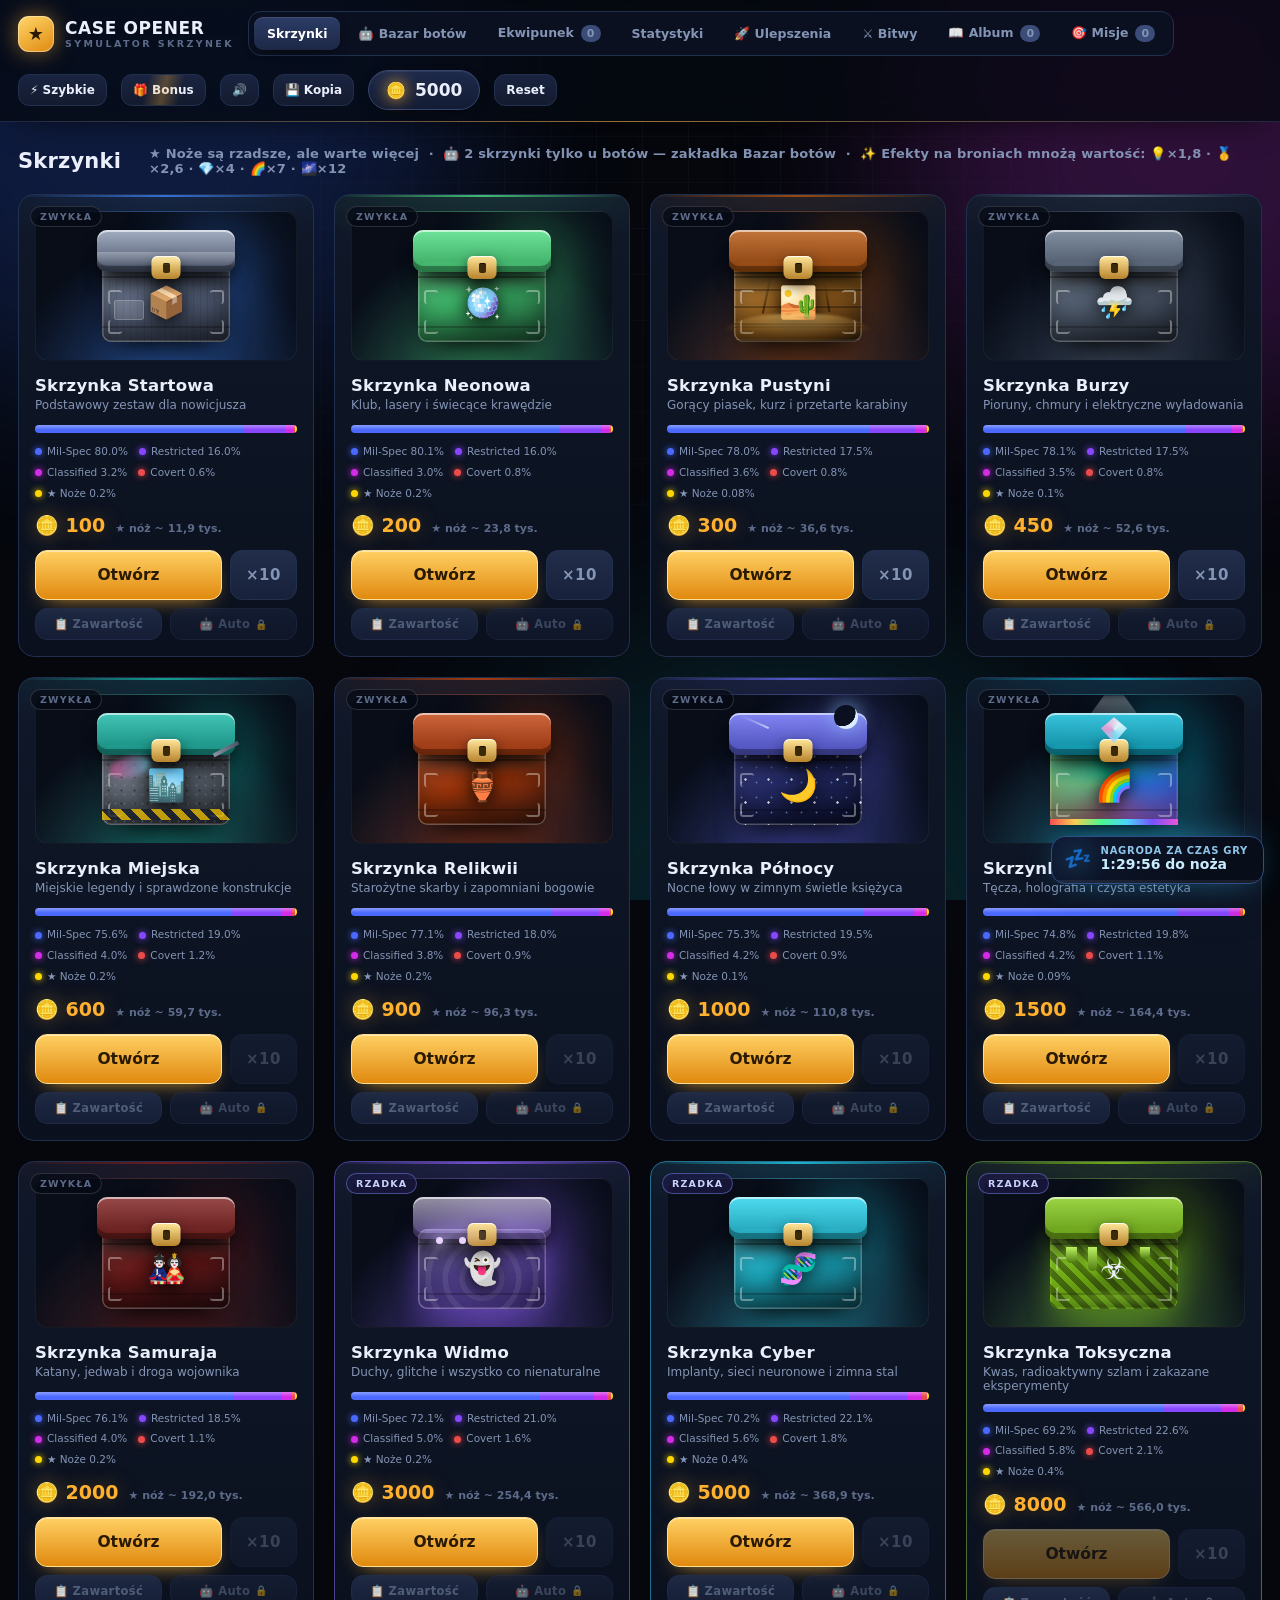
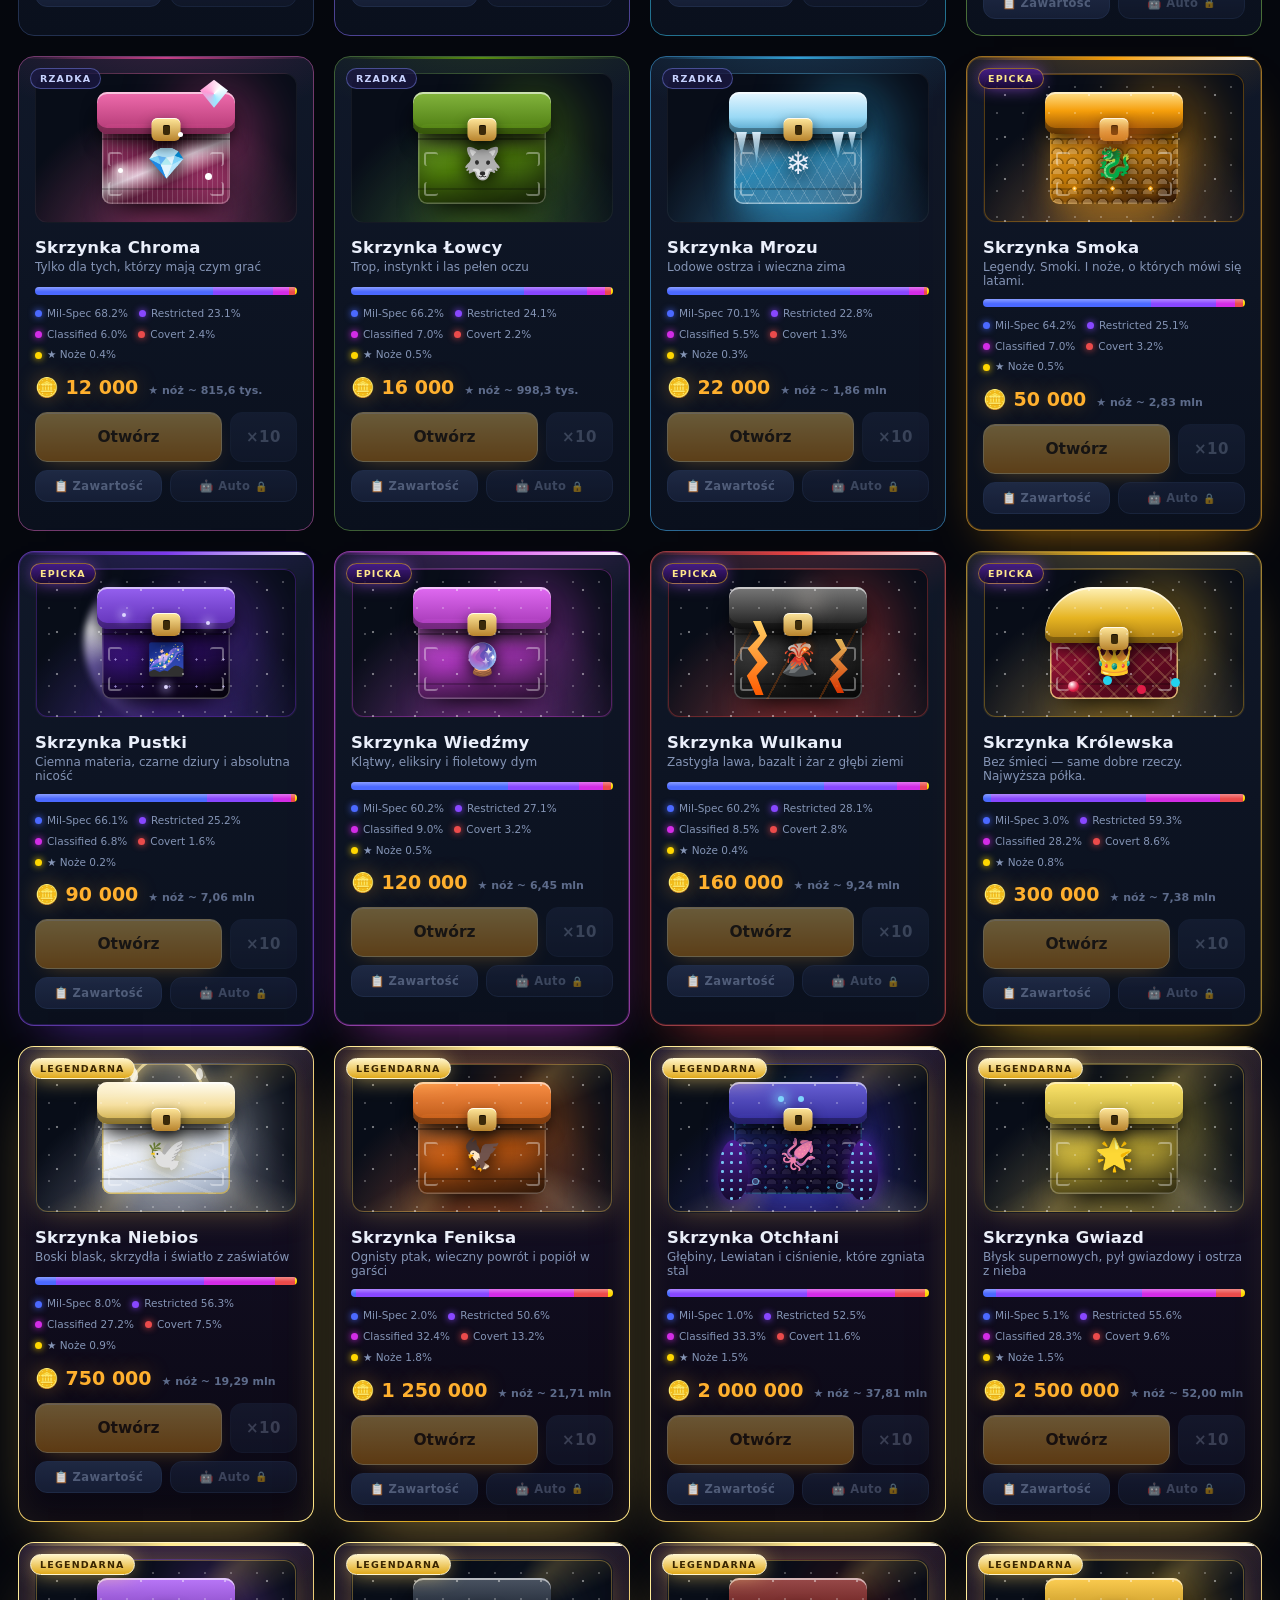
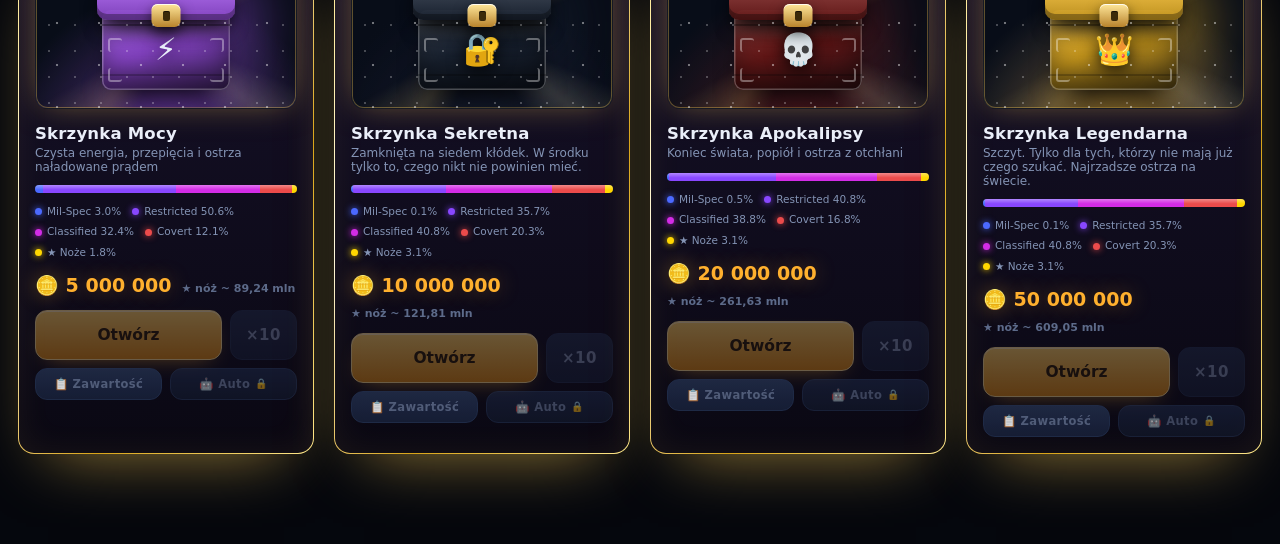
==== commit 10b30dc7: "Add files via upload" ====
--- a/skrzynki.html
+++ b/skrzynki.html
@@ -1,5251 +1,6128 @@
-<!DOCTYPE html>
-<html lang="pl">
-<head>
-<meta charset="utf-8">
-<meta name="viewport" content="width=device-width, initial-scale=1">
-<title>Case Opener — symulator skrzynek CS2</title>
-<style>
-:root{
-  --bg:#05070d;
-  --panel:#0f1626;
-  --panel2:#16203a;
-  --line:#22304f;
-  --line2:#33456f;
-  --txt:#eaeffb;
-  --dim:#8494b5;
-  --dim2:#5d6b8a;
-  --acc:#ffb02e;
-  --acc2:#ff8a1e;
-  --mil:#4b69ff;
-  --res:#8847ff;
-  --cls:#d32ce6;
-  --cov:#eb4b4b;
-  --spe:#ffd700;
-  --ok:#38e08a;
-  --radius:16px;
-}
-*{box-sizing:border-box}
-html,body{margin:0;padding:0}
-body{
-  background:var(--bg);
-  color:var(--txt);
-  font-family:"Segoe UI",system-ui,-apple-system,Roboto,Arial,sans-serif;
-  min-height:100vh;overflow-x:hidden;
-  -webkit-font-smoothing:antialiased;
-}
-/* tło: siatka + kolorowe plamy */
-#bgfx{position:fixed;inset:0;z-index:0;pointer-events:none;overflow:hidden}
-#bgfx .grid{
-  position:absolute;inset:-2px;opacity:.05;
-  background-image:linear-gradient(rgba(255,255,255,.7) 1px,transparent 1px),
-                   linear-gradient(90deg,rgba(255,255,255,.7) 1px,transparent 1px);
-  background-size:46px 46px;
-  mask-image:radial-gradient(circle at 50% 0%,#000 0%,transparent 78%);
-}
-#bgfx .orb{position:absolute;border-radius:50%;filter:blur(90px);opacity:.4;will-change:transform}
-#bgfx .o1{width:620px;height:620px;left:-160px;top:-220px;background:#1d3b8a;animation:drift1 26s ease-in-out infinite}
-#bgfx .o2{width:560px;height:560px;right:-180px;top:-140px;background:#6b1f7a;animation:drift2 32s ease-in-out infinite}
-#bgfx .o3{width:700px;height:700px;left:34%;bottom:-420px;background:#0e5a63;animation:drift3 38s ease-in-out infinite;opacity:.3}
-@keyframes drift1{50%{transform:translate(120px,90px) scale(1.15)}}
-@keyframes drift2{50%{transform:translate(-140px,120px) scale(1.1)}}
-@keyframes drift3{50%{transform:translate(90px,-90px) scale(1.18)}}
-#app{position:relative;z-index:1}
-
-button{font-family:inherit;cursor:pointer;border:0;background:none;color:inherit}
-::-webkit-scrollbar{width:10px;height:10px}
-::-webkit-scrollbar-track{background:#080c15}
-::-webkit-scrollbar-thumb{background:#26324f;border-radius:6px}
-::-webkit-scrollbar-thumb:hover{background:#3a4a75}
-
-/* ======================= TOPBAR ======================= */
-#topbar{
-  position:sticky;top:0;z-index:50;
-  display:flex;align-items:center;gap:14px;flex-wrap:wrap;
-  padding:11px 18px;
-  background:rgba(6,9,16,.78);
-  backdrop-filter:blur(18px) saturate(1.4);
-  border-bottom:1px solid rgba(51,69,111,.5);
-  box-shadow:0 12px 40px -22px #000;
-}
-#topbar::after{
-  content:"";position:absolute;left:0;right:0;bottom:-1px;height:1px;
-  background:linear-gradient(90deg,transparent,rgba(255,176,46,.55),transparent);
-}
-#logo{display:flex;align-items:center;gap:11px;font-weight:900;letter-spacing:.6px;font-size:17px}
-#logo .mark{
-  width:36px;height:36px;border-radius:11px;display:grid;place-items:center;font-size:18px;
-  background:linear-gradient(150deg,#ffd76a,#e0890f);color:#2a1a02;
-  box-shadow:0 0 22px rgba(255,176,46,.5),inset 0 0 0 1px rgba(255,255,255,.4);
-  animation:markPulse 3.6s ease-in-out infinite;
-}
-@keyframes markPulse{50%{box-shadow:0 0 34px rgba(255,176,46,.85),inset 0 0 0 1px rgba(255,255,255,.6)}}
-#logo small{display:block;font-size:9.5px;font-weight:700;color:var(--dim2);letter-spacing:2.4px}
-.spacer{flex:1}
-.balance{
-  display:flex;align-items:center;gap:9px;
-  padding:9px 17px;border-radius:999px;
-  background:linear-gradient(180deg,#1e2a4c,#131c33);
-  border:1px solid var(--line2);
-  font-variant-numeric:tabular-nums;font-weight:900;font-size:17px;
-  box-shadow:inset 0 1px 0 rgba(255,255,255,.07),0 6px 20px -12px #000;
-  transition:border-color .2s;
-}
-.balance .coin{font-size:16px;filter:drop-shadow(0 0 8px rgba(255,176,46,.9));animation:coinSpin 4s ease-in-out infinite}
-@keyframes coinSpin{0%,80%,100%{transform:rotateY(0)}90%{transform:rotateY(180deg)}}
-.balance.flash{animation:flashPulse .75s ease}
-.balance.down{border-color:#7a2c2c}
-@keyframes flashPulse{0%{box-shadow:0 0 0 0 rgba(255,176,46,.7)}100%{box-shadow:0 0 0 24px rgba(255,176,46,0)}}
-.tb-btn{
-  position:relative;overflow:hidden;
-  padding:8px 11px;border-radius:11px;font-weight:700;font-size:12px;
-  background:linear-gradient(180deg,#1a2440,#131b2f);
-  border:1px solid var(--line);color:var(--txt);
-  transition:.16s;
-}
-.tb-btn:hover:not(:disabled){background:linear-gradient(180deg,#243157,#1a2440);border-color:var(--line2);transform:translateY(-1px)}
-.tb-btn:active:not(:disabled){transform:translateY(0) scale(.98)}
-.tb-btn:disabled{opacity:.5;cursor:not-allowed}
-.tb-btn.on{background:linear-gradient(180deg,#2a3f2e,#1d2c22);border-color:#3f7a52;color:#a8f0c0}
-#bonusBtn.ready::after{
-  content:"";position:absolute;inset:0;
-  background:linear-gradient(105deg,transparent 30%,rgba(255,176,46,.28),transparent 70%);
-  animation:sheen 2.4s ease-in-out infinite;
-}
-@keyframes sheen{0%{transform:translateX(-110%)}60%,100%{transform:translateX(110%)}}
-#bonusBtn .cd{position:absolute;left:0;bottom:0;height:3px;background:linear-gradient(90deg,var(--acc2),var(--acc));transition:width .25s linear}
-.save-flag{
-  position:absolute;right:20px;top:calc(100% + 8px);z-index:60;
-  font-size:11.5px;font-weight:800;letter-spacing:.4px;color:var(--ok);
-  padding:7px 12px;border-radius:9px;border:1px solid #2c6b4c;background:#122a20;
-  box-shadow:0 12px 26px -14px #000;
-  opacity:0;transform:translateY(-6px);transition:opacity .25s,transform .25s;pointer-events:none;white-space:nowrap;
-}
-.save-flag.show{opacity:1;transform:none;animation:savePop .6s ease}
-.save-flag.rare{color:var(--spe);border-color:#7a5a10;background:#2a2008;box-shadow:0 0 20px -6px var(--spe)}
-@keyframes savePop{0%{transform:scale(.85)}55%{transform:scale(1.08)}100%{transform:none}}
-.rescue-banner{
-  position:fixed;left:50%;top:80px;z-index:120;
-  display:flex;align-items:center;gap:14px;max-width:min(92vw,520px);
-  padding:14px 20px;border-radius:16px;
-  background:linear-gradient(135deg,#3b2a06,#191204);
-  border:1px solid #b98a1e;
-  box-shadow:0 26px 64px -20px #000,0 0 44px -12px #ffb02e;
-  transform:translate(-50%,-26px) scale(.93);opacity:0;
-  transition:transform .42s cubic-bezier(.2,.9,.3,1.35),opacity .35s;
-  pointer-events:none;
-}
-.rescue-banner.show{transform:translate(-50%,0) scale(1);opacity:1}
-.rescue-banner .rb-icon{font-size:31px;line-height:1;filter:drop-shadow(0 0 12px #ffb02e);animation:rbPulse 1.4s ease-in-out infinite}
-@keyframes rbPulse{50%{transform:scale(1.18)}}
-.rescue-banner .rb-text{display:flex;flex-direction:column;gap:3px;line-height:1.35}
-.rescue-banner b{font-size:15px;letter-spacing:.8px;color:var(--acc2)}
-.rescue-banner .rb-sub{font-size:12.5px;color:var(--dim)}
-.rescue-banner .rb-amt{font-weight:800;font-size:13.5px;color:var(--ok)}
-
-/* -------- 🍀 plakietka aktywnej koniczyny (kompaktowa, fixed — nie rozpycha nagłówka) -------- */
-#cloverPill{
-  position:fixed;left:16px;bottom:16px;z-index:118;pointer-events:none;
-  display:none;align-items:center;gap:10px;overflow:hidden;
-  padding:8px 15px 10px 12px;border-radius:14px;
-  background:linear-gradient(135deg,#0e2d19,#061611 70%);
-  border:1px solid #2f7a45;
-  box-shadow:0 22px 54px -22px #000,0 0 38px -14px #45d06a;
-}
-#cloverPill.show{display:flex;animation:cloverIn .42s cubic-bezier(.2,1.3,.35,1)}
-@keyframes cloverIn{from{opacity:0;transform:translateY(16px) scale(.93)}to{opacity:1;transform:none}}
-#cloverPill .cp-ico{font-size:22px;line-height:1;filter:drop-shadow(0 0 13px rgba(69,208,106,.8));animation:cloverSpin 3.2s ease-in-out infinite}
-@keyframes cloverSpin{50%{transform:rotate(-15deg) scale(1.09)}}
-#cloverPill .cp-col{display:flex;flex-direction:column;gap:1px;line-height:1.12}
-#cloverPill .cp-t{font-size:10px;font-weight:900;letter-spacing:.7px;text-transform:uppercase;color:#8fdca8}
-#cloverPill .cp-time{font-size:15.5px;font-weight:900;color:#c9ffdd;font-variant-numeric:tabular-nums}
-#cloverPill .cp-bar{position:absolute;left:0;right:0;bottom:0;height:3px;background:rgba(255,255,255,.07)}
-#cloverPill .cp-bar i{display:block;height:100%;width:100%;background:linear-gradient(90deg,#45d06a,#a8f0c0);transition:width .25s linear}
-@media (max-width:760px){ #cloverPill{left:10px;bottom:10px;padding:7px 12px 9px 10px;gap:8px} #cloverPill .cp-time{font-size:14px} }
-.tabs{display:flex;gap:5px;background:#0a1020;padding:5px;border-radius:13px;border:1px solid var(--line)}
-.tab{
-  position:relative;padding:8px 13px;border-radius:9px;font-weight:800;font-size:12.5px;color:var(--dim);
-  transition:.18s;
-}
-.tab:hover{color:var(--txt)}
-.tab.active{
-  background:linear-gradient(180deg,#2c3c66,#1d2846);color:#fff;
-  box-shadow:0 4px 14px -6px #000,inset 0 1px 0 rgba(255,255,255,.1);
-}
-.tab .cnt{
-  display:inline-block;min-width:19px;padding:0 6px;margin-left:7px;border-radius:9px;
-  background:#3b4c78;font-size:11px;line-height:17px;text-align:center;font-variant-numeric:tabular-nums;
-}
-.tab.active .cnt{background:var(--acc);color:#231502}
-
-/* ======================= LAYOUT ======================= */
-main{max-width:1380px;margin:0 auto;padding:24px 18px 90px}
-.view{display:none}
-.view.active{display:block;animation:viewIn .36s cubic-bezier(.2,.8,.3,1)}
-@keyframes viewIn{from{opacity:0;transform:translateY(12px)}to{opacity:1;transform:none}}
-.sec-title{display:flex;align-items:center;gap:14px;margin:0 0 18px;font-size:21px;font-weight:900;letter-spacing:.2px}
-.sec-title .line{flex:1;height:1px;background:linear-gradient(90deg,var(--line2),transparent)}
-.muted{color:var(--dim);font-size:13px}
-
-/* ======================= SKLEP ======================= */
-.case-grid{display:grid;grid-template-columns:repeat(auto-fill,minmax(268px,1fr));gap:20px}
-.up-grid{display:grid;grid-template-columns:repeat(auto-fill,minmax(310px,1fr));gap:18px}
-.up-card{
-  position:relative;overflow:hidden;display:flex;flex-direction:column;gap:12px;
-  padding:19px;border-radius:17px;
-  background:linear-gradient(165deg,#151d35,#0c1424);
-  border:1px solid var(--line);
-  box-shadow:0 18px 40px -26px #000;
-  animation:upIn .45s backwards;
-}
-@keyframes upIn{from{opacity:0;transform:translateY(16px) scale(.97)}}
-.up-card.maxed{border-color:#3f6b46;background:linear-gradient(165deg,#122a1c,#0b1a12)}
-.up-card.maxed::after{
-  content:"MAX";position:absolute;top:14px;right:-30px;padding:4px 36px;font-size:10px;font-weight:900;letter-spacing:1.4px;
-  background:linear-gradient(90deg,var(--ok),#7ee2a8);color:#04160c;transform:rotate(38deg);
-}
-.up-head{display:flex;align-items:center;gap:13px}
-.up-icon{
-  width:46px;height:46px;flex:none;display:grid;place-items:center;font-size:24px;
-  border-radius:13px;background:#0b1220;border:1px solid #26324e;
-  box-shadow:inset 0 1px 0 rgba(255,255,255,.06);
-}
-.up-name{font-weight:900;font-size:15.5px;letter-spacing:.2px}
-.up-sub{font-size:11.5px;color:var(--dim);font-weight:700}
-.up-desc{font-size:12.5px;color:var(--dim);line-height:1.55;min-height:38px}
-.up-lvl{display:flex;gap:5px}
-.up-lvl i{flex:1;height:8px;border-radius:99px;background:#1b2440;border:1px solid #26324e;transition:.3s}
-.up-lvl i.on{background:linear-gradient(90deg,var(--acc2),var(--acc));border-color:transparent;box-shadow:0 0 12px -3px var(--acc)}
-.up-lvl.many{gap:3px}
-.up-lvl.many i{height:6px;border-radius:99px}
-.up-effect{display:flex;align-items:center;gap:8px;font-size:12.5px;flex-wrap:wrap}
-.up-effect .cur{color:var(--ok);font-weight:800}
-.up-effect .arrow{color:var(--dim)}
-.up-effect .nx{color:var(--acc2);font-weight:800}
-.up-buy{display:flex;align-items:center;gap:12px;margin-top:auto;padding-top:4px}
-.up-price{font-weight:900;font-size:14.5px;color:var(--acc2);white-space:nowrap}
-.up-buy .btn{flex:1}
-.case-card{
-  position:relative;border-radius:var(--radius);padding:16px;
-  background:linear-gradient(180deg,#101829,#0a101d);
-  border:1px solid var(--line);overflow:hidden;
-  transition:transform .25s cubic-bezier(.2,.8,.3,1),box-shadow .25s,border-color .25s;
-  animation:cardIn .5s backwards cubic-bezier(.2,.8,.3,1);
-}
-@keyframes cardIn{from{opacity:0;transform:translateY(20px) scale(.97)}to{opacity:1;transform:none}}
-.case-card::before{
-  content:"";position:absolute;inset:0;pointer-events:none;
-  background:radial-gradient(300px 160px at 50% -10%,var(--cc),transparent 72%);
-  opacity:.2;transition:opacity .3s;
-}
-.case-card:hover{transform:translateY(-6px);border-color:var(--line2);box-shadow:0 26px 50px -26px #000}
-.case-card:hover::before{opacity:.34}
-.case-card::after{
-  content:"";position:absolute;top:0;left:0;right:0;height:2px;
-  background:linear-gradient(90deg,transparent,var(--cc),transparent);opacity:.8;
-}
-
-.crate{position:relative;height:150px;border-radius:13px;display:grid;place-items:center;margin-bottom:15px;overflow:hidden;
-  background:radial-gradient(circle at 50% 130%,color-mix(in srgb,var(--cc) 55%,transparent),#080d18 70%);
-  border:1px solid rgba(255,255,255,.05);
-}
-.crate .halo{
-  position:absolute;width:190px;height:190px;border-radius:50%;
-  background:conic-gradient(from 0deg,transparent,var(--cc),transparent 42%);
-  filter:blur(28px);opacity:.5;animation:spin 9s linear infinite;
-}
-.crate .shine{
-  position:absolute;top:0;left:-70%;width:40%;height:100%;z-index:3;
-  background:linear-gradient(100deg,transparent,rgba(255,255,255,.14),transparent);
-  animation:shine 5.5s ease-in-out infinite;
-}
-@keyframes shine{0%,72%{left:-70%}100%{left:140%}}
-/* pseudo-3D skrzynia */
-.box3d{position:relative;width:132px;height:112px;perspective:620px;transition:transform .35s cubic-bezier(.2,.8,.3,1);z-index:2}
-.case-card:hover .box3d{transform:translateY(-7px) rotate(-1.5deg)}
-.box3d .body{
-  position:absolute;left:2px;bottom:0;width:128px;height:80px;border-radius:9px;
-  display:grid;place-items:center;overflow:hidden;
-  background:
-    linear-gradient(180deg,rgba(255,255,255,.22),rgba(255,255,255,0) 38%),
-    linear-gradient(158deg,color-mix(in srgb,var(--cc) 96%,#fff 16%) 0%,color-mix(in srgb,var(--cc) 78%,#000 22%) 46%,color-mix(in srgb,var(--cc) 42%,#05070d 78%) 100%);
-  box-shadow:inset 0 0 0 1.5px rgba(255,255,255,.26),inset 0 -16px 28px rgba(0,0,0,.5),0 18px 30px -14px #000;
-}
-.box3d .body::before{content:"";position:absolute;left:0;right:0;top:14px;height:2px;background:rgba(0,0,0,.3)}
-.box3d .body::after{content:"";position:absolute;left:0;right:0;bottom:14px;height:2px;background:rgba(0,0,0,.22)}
-.box3d .emblem{font-size:31px;line-height:1;z-index:4;filter:drop-shadow(0 3px 9px rgba(0,0,0,.95));transition:transform .3s}
-.case-card:hover .box3d .emblem{transform:scale(1.2)}
-.box3d .lid{
-  position:absolute;left:-3px;top:0;width:138px;height:42px;border-radius:10px;
-  background:linear-gradient(180deg,color-mix(in srgb,var(--cc) 97%,#fff 24%),color-mix(in srgb,var(--cc) 74%,#000 22%));
-  box-shadow:inset 0 2px 0 rgba(255,255,255,.6),inset 0 -6px 0 rgba(0,0,0,.32),
-             0 10px 18px -4px rgba(0,0,0,.85),0 20px 26px -14px #000;
-  transform-origin:50% 100%;transition:transform .38s cubic-bezier(.2,1.3,.4,1);
-}
-.case-card:hover .box3d .lid{transform:rotateX(-34deg) translateY(-8px)}
-.box3d .lock{
-  position:absolute;left:50%;top:26px;translate:-50% 0;width:29px;height:23px;border-radius:6px;z-index:5;
-  background:linear-gradient(180deg,#ffe79a,#b8832c);
-  box-shadow:inset 0 1px 0 rgba(255,255,255,.85),0 6px 14px rgba(0,0,0,.7);
-}
-.box3d .lock::after{content:"";position:absolute;left:50%;top:7px;translate:-50% 0;width:7px;height:10px;border-radius:2px;background:#3b2a09;box-shadow:inset 0 1px 0 rgba(0,0,0,.6)}
-.box3d .bracket{position:absolute;width:14px;height:14px;border:2.5px solid rgba(255,255,255,.36);border-radius:3px;z-index:3}
-.box3d .b1{left:8px;top:60px;border-right:0;border-bottom:0}
-.box3d .b2{right:8px;top:60px;border-left:0;border-bottom:0}
-.box3d .b3{left:8px;bottom:8px;border-right:0;border-top:0}
-.box3d .b4{right:8px;bottom:8px;border-left:0;border-top:0}
-.crate .glowfloor{
-  position:absolute;bottom:6px;left:50%;translate:-50% 0;width:120px;height:16px;border-radius:50%;
-  background:var(--cc);filter:blur(16px);opacity:.55;
-}
-/* otwieranie: wstrząs skrzynki */
-.case-card.opening .box3d{animation:crateShake .4s ease-in-out}
-@keyframes crateShake{
-  0%,100%{transform:translate(0,0) rotate(0)}
-  20%{transform:translate(-3px,-4px) rotate(-3deg)}
-  40%{transform:translate(4px,-2px) rotate(3deg)}
-  60%{transform:translate(-3px,-4px) rotate(-2deg)}
-  80%{transform:translate(3px,-1px) rotate(2deg)}
-}
-.case-card.opening .lid{transform:rotateX(-40deg) translateY(-10px)!important}
+<!DOCTYPE html>
+<html lang="pl">
+<head>
+<meta charset="utf-8">
+<meta name="viewport" content="width=device-width, initial-scale=1">
+<title>Case Opener — symulator skrzynek CS2</title>
+<style>
+:root{
+  --bg:#05070d;
+  --panel:#0f1626;
+  --panel2:#16203a;
+  --line:#22304f;
+  --line2:#33456f;
+  --txt:#eaeffb;
+  --dim:#8494b5;
+  --dim2:#5d6b8a;
+  --acc:#ffb02e;
+  --acc2:#ff8a1e;
+  --mil:#4b69ff;
+  --res:#8847ff;
+  --cls:#d32ce6;
+  --cov:#eb4b4b;
+  --spe:#ffd700;
+  --ok:#38e08a;
+  --radius:16px;
+}
+*{box-sizing:border-box}
+html,body{margin:0;padding:0}
+body{
+  background:var(--bg);
+  color:var(--txt);
+  font-family:"Segoe UI",system-ui,-apple-system,Roboto,Arial,sans-serif;
+  min-height:100vh;overflow-x:hidden;
+  -webkit-font-smoothing:antialiased;
+}
+/* tło: siatka + kolorowe plamy */
+#bgfx{position:fixed;inset:0;z-index:0;pointer-events:none;overflow:hidden}
+#bgfx .grid{
+  position:absolute;inset:-2px;opacity:.05;
+  background-image:linear-gradient(rgba(255,255,255,.7) 1px,transparent 1px),
+                   linear-gradient(90deg,rgba(255,255,255,.7) 1px,transparent 1px);
+  background-size:46px 46px;
+  mask-image:radial-gradient(circle at 50% 0%,#000 0%,transparent 78%);
+}
+#bgfx .orb{position:absolute;border-radius:50%;filter:blur(90px);opacity:.4;will-change:transform}
+#bgfx .o1{width:620px;height:620px;left:-160px;top:-220px;background:#1d3b8a;animation:drift1 26s ease-in-out infinite}
+#bgfx .o2{width:560px;height:560px;right:-180px;top:-140px;background:#6b1f7a;animation:drift2 32s ease-in-out infinite}
+#bgfx .o3{width:700px;height:700px;left:34%;bottom:-420px;background:#0e5a63;animation:drift3 38s ease-in-out infinite;opacity:.3}
+@keyframes drift1{50%{transform:translate(120px,90px) scale(1.15)}}
+@keyframes drift2{50%{transform:translate(-140px,120px) scale(1.1)}}
+@keyframes drift3{50%{transform:translate(90px,-90px) scale(1.18)}}
+#app{position:relative;z-index:1}
+
+button{font-family:inherit;cursor:pointer;border:0;background:none;color:inherit}
+::-webkit-scrollbar{width:10px;height:10px}
+::-webkit-scrollbar-track{background:#080c15}
+::-webkit-scrollbar-thumb{background:#26324f;border-radius:6px}
+::-webkit-scrollbar-thumb:hover{background:#3a4a75}
+
+/* ======================= TOPBAR ======================= */
+#topbar{
+  position:sticky;top:0;z-index:50;
+  display:flex;align-items:center;gap:14px;flex-wrap:wrap;
+  padding:11px 18px;
+  background:rgba(6,9,16,.78);
+  backdrop-filter:blur(18px) saturate(1.4);
+  border-bottom:1px solid rgba(51,69,111,.5);
+  box-shadow:0 12px 40px -22px #000;
+}
+#topbar::after{
+  content:"";position:absolute;left:0;right:0;bottom:-1px;height:1px;
+  background:linear-gradient(90deg,transparent,rgba(255,176,46,.55),transparent);
+}
+#logo{display:flex;align-items:center;gap:11px;font-weight:900;letter-spacing:.6px;font-size:17px}
+#logo .mark{
+  width:36px;height:36px;border-radius:11px;display:grid;place-items:center;font-size:18px;
+  background:linear-gradient(150deg,#ffd76a,#e0890f);color:#2a1a02;
+  box-shadow:0 0 22px rgba(255,176,46,.5),inset 0 0 0 1px rgba(255,255,255,.4);
+  animation:markPulse 3.6s ease-in-out infinite;
+}
+@keyframes markPulse{50%{box-shadow:0 0 34px rgba(255,176,46,.85),inset 0 0 0 1px rgba(255,255,255,.6)}}
+#logo small{display:block;font-size:9.5px;font-weight:700;color:var(--dim2);letter-spacing:2.4px}
+.spacer{flex:1}
+.balance{
+  display:flex;align-items:center;gap:9px;
+  padding:9px 17px;border-radius:999px;
+  background:linear-gradient(180deg,#1e2a4c,#131c33);
+  border:1px solid var(--line2);
+  font-variant-numeric:tabular-nums;font-weight:900;font-size:17px;
+  box-shadow:inset 0 1px 0 rgba(255,255,255,.07),0 6px 20px -12px #000;
+  transition:border-color .2s;
+}
+.balance .coin{font-size:16px;filter:drop-shadow(0 0 8px rgba(255,176,46,.9));animation:coinSpin 4s ease-in-out infinite}
+@keyframes coinSpin{0%,80%,100%{transform:rotateY(0)}90%{transform:rotateY(180deg)}}
+.balance.flash{animation:flashPulse .75s ease}
+.balance.down{border-color:#7a2c2c}
+@keyframes flashPulse{0%{box-shadow:0 0 0 0 rgba(255,176,46,.7)}100%{box-shadow:0 0 0 24px rgba(255,176,46,0)}}
+.tb-btn{
+  position:relative;overflow:hidden;
+  padding:8px 11px;border-radius:11px;font-weight:700;font-size:12px;
+  background:linear-gradient(180deg,#1a2440,#131b2f);
+  border:1px solid var(--line);color:var(--txt);
+  transition:.16s;
+}
+.tb-btn:hover:not(:disabled){background:linear-gradient(180deg,#243157,#1a2440);border-color:var(--line2);transform:translateY(-1px)}
+.tb-btn:active:not(:disabled){transform:translateY(0) scale(.98)}
+.tb-btn:disabled{opacity:.5;cursor:not-allowed}
+.tb-btn.on{background:linear-gradient(180deg,#2a3f2e,#1d2c22);border-color:#3f7a52;color:#a8f0c0}
+#bonusBtn.ready::after{
+  content:"";position:absolute;inset:0;
+  background:linear-gradient(105deg,transparent 30%,rgba(255,176,46,.28),transparent 70%);
+  animation:sheen 2.4s ease-in-out infinite;
+}
+@keyframes sheen{0%{transform:translateX(-110%)}60%,100%{transform:translateX(110%)}}
+#bonusBtn .cd{position:absolute;left:0;bottom:0;height:3px;background:linear-gradient(90deg,var(--acc2),var(--acc));transition:width .25s linear}
+.save-flag{
+  position:absolute;right:20px;top:calc(100% + 8px);z-index:60;
+  font-size:11.5px;font-weight:800;letter-spacing:.4px;color:var(--ok);
+  padding:7px 12px;border-radius:9px;border:1px solid #2c6b4c;background:#122a20;
+  box-shadow:0 12px 26px -14px #000;
+  opacity:0;transform:translateY(-6px);transition:opacity .25s,transform .25s;pointer-events:none;white-space:nowrap;
+}
+.save-flag.show{opacity:1;transform:none;animation:savePop .6s ease}
+.save-flag.rare{color:var(--spe);border-color:#7a5a10;background:#2a2008;box-shadow:0 0 20px -6px var(--spe)}
+@keyframes savePop{0%{transform:scale(.85)}55%{transform:scale(1.08)}100%{transform:none}}
+.rescue-banner{
+  position:fixed;left:50%;top:80px;z-index:120;
+  display:flex;align-items:center;gap:14px;max-width:min(92vw,520px);
+  padding:14px 20px;border-radius:16px;
+  background:linear-gradient(135deg,#3b2a06,#191204);
+  border:1px solid #b98a1e;
+  box-shadow:0 26px 64px -20px #000,0 0 44px -12px #ffb02e;
+  transform:translate(-50%,-26px) scale(.93);opacity:0;
+  transition:transform .42s cubic-bezier(.2,.9,.3,1.35),opacity .35s;
+  pointer-events:none;
+}
+.rescue-banner.show{transform:translate(-50%,0) scale(1);opacity:1}
+.rescue-banner .rb-icon{font-size:31px;line-height:1;filter:drop-shadow(0 0 12px #ffb02e);animation:rbPulse 1.4s ease-in-out infinite}
+@keyframes rbPulse{50%{transform:scale(1.18)}}
+.rescue-banner .rb-text{display:flex;flex-direction:column;gap:3px;line-height:1.35}
+.rescue-banner b{font-size:15px;letter-spacing:.8px;color:var(--acc2)}
+.rescue-banner .rb-sub{font-size:12.5px;color:var(--dim)}
+.rescue-banner .rb-amt{font-weight:800;font-size:13.5px;color:var(--ok)}
+
+/* -------- 🍀 plakietka aktywnej koniczyny (kompaktowa, fixed — nie rozpycha nagłówka) -------- */
+#cloverPill{
+  position:fixed;left:16px;bottom:16px;z-index:118;pointer-events:none;
+  display:none;align-items:center;gap:10px;overflow:hidden;
+  padding:8px 15px 10px 12px;border-radius:14px;
+  background:linear-gradient(135deg,#0e2d19,#061611 70%);
+  border:1px solid #2f7a45;
+  box-shadow:0 22px 54px -22px #000,0 0 38px -14px #45d06a;
+}
+#cloverPill.show{display:flex;animation:cloverIn .42s cubic-bezier(.2,1.3,.35,1)}
+@keyframes cloverIn{from{opacity:0;transform:translateY(16px) scale(.93)}to{opacity:1;transform:none}}
+#cloverPill .cp-ico{font-size:22px;line-height:1;filter:drop-shadow(0 0 13px rgba(69,208,106,.8));animation:cloverSpin 3.2s ease-in-out infinite}
+@keyframes cloverSpin{50%{transform:rotate(-15deg) scale(1.09)}}
+#cloverPill .cp-col{display:flex;flex-direction:column;gap:1px;line-height:1.12}
+#cloverPill .cp-t{font-size:10px;font-weight:900;letter-spacing:.7px;text-transform:uppercase;color:#8fdca8}
+#cloverPill .cp-time{font-size:15.5px;font-weight:900;color:#c9ffdd;font-variant-numeric:tabular-nums}
+#cloverPill .cp-bar{position:absolute;left:0;right:0;bottom:0;height:3px;background:rgba(255,255,255,.07)}
+#cloverPill .cp-bar i{display:block;height:100%;width:100%;background:linear-gradient(90deg,#45d06a,#a8f0c0);transition:width .25s linear}
+@media (max-width:760px){ #cloverPill{left:10px;bottom:10px;padding:7px 12px 9px 10px;gap:8px} #cloverPill .cp-time{font-size:14px} }
+/* -------- 💤 plakietka nagrody za czas gry -------- */
+#idlePill{
+  position:fixed;right:16px;bottom:16px;z-index:118;pointer-events:none;
+  display:none;align-items:center;gap:10px;overflow:hidden;
+  padding:8px 15px 10px 12px;border-radius:14px;
+  background:linear-gradient(135deg,#101a33,#080d1a 70%);
+  border:1px solid #2f4f8a;
+  box-shadow:0 22px 54px -22px #000,0 0 38px -14px #38bdf8;
+}
+#idlePill.show{display:flex;animation:cloverIn .42s cubic-bezier(.2,1.3,.35,1)}
+#idlePill .ip-ico{font-size:22px;line-height:1;filter:drop-shadow(0 0 13px rgba(56,189,248,.8));animation:cloverSpin 3.2s ease-in-out infinite}
+#idlePill .ip-col{display:flex;flex-direction:column;gap:1px;line-height:1.12}
+#idlePill .ip-t{font-size:10px;font-weight:900;letter-spacing:.7px;text-transform:uppercase;color:#8ec5e8}
+#idlePill .ip-time{font-size:14px;font-weight:900;color:#c9ecff;font-variant-numeric:tabular-nums}
+#idlePill .ip-bar{position:absolute;left:0;right:0;bottom:0;height:3px;background:rgba(255,255,255,.07)}
+#idlePill .ip-bar i{display:block;height:100%;width:0;background:linear-gradient(90deg,#38bdf8,#a855f7);transition:width .25s linear}
+@media (max-width:760px){ #idlePill{right:10px;bottom:10px;padding:7px 12px 9px 10px;gap:8px} #idlePill .ip-time{font-size:12.5px} #cloverPill{bottom:64px} }
+.tabs{display:flex;gap:5px;background:#0a1020;padding:5px;border-radius:13px;border:1px solid var(--line)}
+.tab{
+  position:relative;padding:8px 13px;border-radius:9px;font-weight:800;font-size:12.5px;color:var(--dim);
+  transition:.18s;
+}
+.tab:hover{color:var(--txt)}
+.tab.active{
+  background:linear-gradient(180deg,#2c3c66,#1d2846);color:#fff;
+  box-shadow:0 4px 14px -6px #000,inset 0 1px 0 rgba(255,255,255,.1);
+}
+.tab .cnt{
+  display:inline-block;min-width:19px;padding:0 6px;margin-left:7px;border-radius:9px;
+  background:#3b4c78;font-size:11px;line-height:17px;text-align:center;font-variant-numeric:tabular-nums;
+}
+.tab.active .cnt{background:var(--acc);color:#231502}
+
+/* ======================= LAYOUT ======================= */
+main{max-width:1380px;margin:0 auto;padding:24px 18px 90px}
+.view{display:none}
+.view.active{display:block;animation:viewIn .36s cubic-bezier(.2,.8,.3,1)}
+@keyframes viewIn{from{opacity:0;transform:translateY(12px)}to{opacity:1;transform:none}}
+.sec-title{display:flex;align-items:center;gap:14px;margin:0 0 18px;font-size:21px;font-weight:900;letter-spacing:.2px}
+.sec-title .line{flex:1;height:1px;background:linear-gradient(90deg,var(--line2),transparent)}
+.muted{color:var(--dim);font-size:13px}
+
+/* ======================= SKLEP ======================= */
+.case-grid{display:grid;grid-template-columns:repeat(auto-fill,minmax(268px,1fr));gap:20px}
+.up-grid{display:grid;grid-template-columns:repeat(auto-fill,minmax(310px,1fr));gap:18px}
+.up-card{
+  position:relative;overflow:hidden;display:flex;flex-direction:column;gap:12px;
+  padding:19px;border-radius:17px;
+  background:linear-gradient(165deg,#151d35,#0c1424);
+  border:1px solid var(--line);
+  box-shadow:0 18px 40px -26px #000;
+  animation:upIn .45s backwards;
+}
+@keyframes upIn{from{opacity:0;transform:translateY(16px) scale(.97)}}
+.up-card.maxed{border-color:#3f6b46;background:linear-gradient(165deg,#122a1c,#0b1a12)}
+.up-card.maxed::after{
+  content:"MAX";position:absolute;top:14px;right:-30px;padding:4px 36px;font-size:10px;font-weight:900;letter-spacing:1.4px;
+  background:linear-gradient(90deg,var(--ok),#7ee2a8);color:#04160c;transform:rotate(38deg);
+}
+.up-head{display:flex;align-items:center;gap:13px}
+.up-icon{
+  width:46px;height:46px;flex:none;display:grid;place-items:center;font-size:24px;
+  border-radius:13px;background:#0b1220;border:1px solid #26324e;
+  box-shadow:inset 0 1px 0 rgba(255,255,255,.06);
+}
+.up-name{font-weight:900;font-size:15.5px;letter-spacing:.2px}
+.up-sub{font-size:11.5px;color:var(--dim);font-weight:700}
+.up-desc{font-size:12.5px;color:var(--dim);line-height:1.55;min-height:38px}
+.up-lvl{display:flex;gap:5px}
+.up-lvl i{flex:1;height:8px;border-radius:99px;background:#1b2440;border:1px solid #26324e;transition:.3s}
+.up-lvl i.on{background:linear-gradient(90deg,var(--acc2),var(--acc));border-color:transparent;box-shadow:0 0 12px -3px var(--acc)}
+.up-lvl.many{gap:3px}
+.up-lvl.many i{height:6px;border-radius:99px}
+.up-effect{display:flex;align-items:center;gap:8px;font-size:12.5px;flex-wrap:wrap}
+.up-effect .cur{color:var(--ok);font-weight:800}
+.up-effect .arrow{color:var(--dim)}
+.up-effect .nx{color:var(--acc2);font-weight:800}
+.up-buy{display:flex;align-items:center;gap:12px;margin-top:auto;padding-top:4px}
+.up-price{font-weight:900;font-size:14.5px;color:var(--acc2);white-space:nowrap}
+.up-buy .btn{flex:1}
+.case-card{
+  position:relative;border-radius:var(--radius);padding:16px;
+  background:linear-gradient(180deg,#101829,#0a101d);
+  border:1px solid var(--line);overflow:hidden;
+  transition:transform .25s cubic-bezier(.2,.8,.3,1),box-shadow .25s,border-color .25s;
+  animation:cardIn .5s backwards cubic-bezier(.2,.8,.3,1);
+}
+@keyframes cardIn{from{opacity:0;transform:translateY(20px) scale(.97)}to{opacity:1;transform:none}}
+.case-card::before{
+  content:"";position:absolute;inset:0;pointer-events:none;
+  background:radial-gradient(300px 160px at 50% -10%,var(--cc),transparent 72%);
+  opacity:.2;transition:opacity .3s;
+}
+.case-card:hover{transform:translateY(-6px);border-color:var(--line2);box-shadow:0 26px 50px -26px #000}
+.case-card:hover::before{opacity:.34}
+.case-card::after{
+  content:"";position:absolute;top:0;left:0;right:0;height:2px;
+  background:linear-gradient(90deg,transparent,var(--cc),transparent);opacity:.8;
+}
+
+.crate{position:relative;height:150px;border-radius:13px;display:grid;place-items:center;margin-bottom:15px;overflow:hidden;
+  background:radial-gradient(circle at 50% 130%,color-mix(in srgb,var(--cc) 55%,transparent),#080d18 70%);
+  border:1px solid rgba(255,255,255,.05);
+}
+.crate .halo{
+  position:absolute;width:190px;height:190px;border-radius:50%;
+  background:conic-gradient(from 0deg,transparent,var(--cc),transparent 42%);
+  filter:blur(28px);opacity:.5;animation:spin 9s linear infinite;
+}
+.crate .shine{
+  position:absolute;top:0;left:-70%;width:40%;height:100%;z-index:3;
+  background:linear-gradient(100deg,transparent,rgba(255,255,255,.14),transparent);
+  animation:shine 5.5s ease-in-out infinite;
+}
+@keyframes shine{0%,72%{left:-70%}100%{left:140%}}
+/* pseudo-3D skrzynia */
+.box3d{position:relative;width:132px;height:112px;perspective:620px;transition:transform .35s cubic-bezier(.2,.8,.3,1);z-index:2}
+.case-card:hover .box3d{transform:translateY(-7px) rotate(-1.5deg)}
+.box3d .body{
+  position:absolute;left:2px;bottom:0;width:128px;height:80px;border-radius:9px;
+  display:grid;place-items:center;overflow:hidden;
+  background:
+    linear-gradient(180deg,rgba(255,255,255,.22),rgba(255,255,255,0) 38%),
+    linear-gradient(158deg,color-mix(in srgb,var(--cc) 96%,#fff 16%) 0%,color-mix(in srgb,var(--cc) 78%,#000 22%) 46%,color-mix(in srgb,var(--cc) 42%,#05070d 78%) 100%);
+  box-shadow:inset 0 0 0 1.5px rgba(255,255,255,.26),inset 0 -16px 28px rgba(0,0,0,.5),0 18px 30px -14px #000;
+}
+.box3d .body::before{content:"";position:absolute;left:0;right:0;top:14px;height:2px;background:rgba(0,0,0,.3)}
+.box3d .body::after{content:"";position:absolute;left:0;right:0;bottom:14px;height:2px;background:rgba(0,0,0,.22)}
+.box3d .emblem{font-size:31px;line-height:1;z-index:4;filter:drop-shadow(0 3px 9px rgba(0,0,0,.95));transition:transform .3s}
+.case-card:hover .box3d .emblem{transform:scale(1.2)}
+.box3d .lid{
+  position:absolute;left:-3px;top:0;width:138px;height:42px;border-radius:10px;
+  background:linear-gradient(180deg,color-mix(in srgb,var(--cc) 97%,#fff 24%),color-mix(in srgb,var(--cc) 74%,#000 22%));
+  box-shadow:inset 0 2px 0 rgba(255,255,255,.6),inset 0 -6px 0 rgba(0,0,0,.32),
+             0 10px 18px -4px rgba(0,0,0,.85),0 20px 26px -14px #000;
+  transform-origin:50% 100%;transition:transform .38s cubic-bezier(.2,1.3,.4,1);
+}
+.case-card:hover .box3d .lid{transform:rotateX(-34deg) translateY(-8px)}
+.box3d .lock{
+  position:absolute;left:50%;top:26px;translate:-50% 0;width:29px;height:23px;border-radius:6px;z-index:5;
+  background:linear-gradient(180deg,#ffe79a,#b8832c);
+  box-shadow:inset 0 1px 0 rgba(255,255,255,.85),0 6px 14px rgba(0,0,0,.7);
+}
+.box3d .lock::after{content:"";position:absolute;left:50%;top:7px;translate:-50% 0;width:7px;height:10px;border-radius:2px;background:#3b2a09;box-shadow:inset 0 1px 0 rgba(0,0,0,.6)}
+.box3d .bracket{position:absolute;width:14px;height:14px;border:2.5px solid rgba(255,255,255,.36);border-radius:3px;z-index:3}
+.box3d .b1{left:8px;top:60px;border-right:0;border-bottom:0}
+.box3d .b2{right:8px;top:60px;border-left:0;border-bottom:0}
+.box3d .b3{left:8px;bottom:8px;border-right:0;border-top:0}
+.box3d .b4{right:8px;bottom:8px;border-left:0;border-top:0}
+.crate .glowfloor{
+  position:absolute;bottom:6px;left:50%;translate:-50% 0;width:120px;height:16px;border-radius:50%;
+  background:var(--cc);filter:blur(16px);opacity:.55;
+}
+/* otwieranie: wstrząs skrzynki */
+.case-card.opening .box3d{animation:crateShake .4s ease-in-out}
+@keyframes crateShake{
+  0%,100%{transform:translate(0,0) rotate(0)}
+  20%{transform:translate(-3px,-4px) rotate(-3deg)}
+  40%{transform:translate(4px,-2px) rotate(3deg)}
+  60%{transform:translate(-3px,-4px) rotate(-2deg)}
+  80%{transform:translate(3px,-1px) rotate(2deg)}
+}
+.case-card.opening .lid{transform:rotateX(-40deg) translateY(-10px)!important}
+
+/* =======================================================================
+   SKÓRKI SKRZYNEK — każda skrzynka ma inny materiał i inne dekoracje
+   Wzór materiału trzyma się w --pat, więc działa też na liście bitew.
+   ======================================================================= */
+.pat{position:absolute;inset:0;pointer-events:none;border-radius:inherit;
+  background-image:var(--pat,none);background-size:var(--pats,auto);opacity:var(--patop,0)}
+.crate .pat{z-index:0}
+/* dwie warstwy dekoracji: .back = za skrzynką (poświaty, skrzydła), .front = przed nią */
+.deko{position:absolute;left:50%;top:50%;width:132px;height:112px;margin:-56px 0 0 -66px;
+  pointer-events:none;z-index:6}
+.deko.back{z-index:1}
+.deko i{position:absolute;display:block;font-style:normal}
+
+/* --- materiały --- */
+[data-skin="start"]   {--pat:repeating-linear-gradient(90deg,rgba(0,0,0,.16) 0 1px,transparent 1px 7px);--patop:.55}
+[data-skin="sand"]    {--pat:repeating-linear-gradient(0deg,rgba(0,0,0,.34) 0 2px,rgba(255,255,255,.05) 2px 3px,transparent 3px 17px);--patop:.85}
+[data-skin="urban"]   {--pat:radial-gradient(rgba(255,255,255,.10) 1px,transparent 1.3px),radial-gradient(rgba(0,0,0,.30) 1px,transparent 1.3px);--pats:9px 9px,13px 13px;--patop:.9}
+[data-skin="midnight"]{--pat:radial-gradient(rgba(255,255,255,.9) .9px,transparent 1.5px),radial-gradient(rgba(147,197,253,.6) .7px,transparent 1.2px);--pats:23px 23px,15px 15px;--patop:.9}
+[data-skin="prism"]   {--pat:conic-gradient(from 210deg,#ff4d4d,#ffd24d,#4dff88,#4dd8ff,#7a4dff,#ff4dd2,#ff4d4d);--patop:.42}
+[data-skin="spectral"]{--pat:repeating-radial-gradient(circle at 50% 62%,rgba(255,255,255,.10) 0 5px,transparent 6px 17px);--patop:.75}
+[data-skin="toxic"]   {--pat:repeating-linear-gradient(45deg,rgba(0,0,0,.42) 0 6px,rgba(132,204,22,.16) 6px 12px);--patop:.85}
+[data-skin="chroma"]  {--pat:repeating-linear-gradient(90deg,rgba(255,255,255,.18) 0 1px,transparent 1px 5px);--patop:.85}
+[data-skin="frost"]   {--pat:repeating-linear-gradient(60deg,rgba(255,255,255,.18) 0 1px,transparent 1px 11px),repeating-linear-gradient(-60deg,rgba(255,255,255,.13) 0 1px,transparent 1px 11px);--patop:.9}
+[data-skin="dragon"]  {--pat:radial-gradient(circle at 50% 100%,rgba(255,255,255,.24) 0 5px,rgba(0,0,0,.30) 5px 6px,transparent 7px);--pats:15px 10px;--patop:.9}
+[data-skin="void"]    {--pat:radial-gradient(rgba(196,181,253,.9) .8px,transparent 1.4px);--pats:27px 27px;--patop:.85}
+[data-skin="volcano"] {--pat:repeating-linear-gradient(118deg,transparent 0 20px,rgba(255,110,10,.5) 20px 22px,transparent 22px 46px);--patop:.5}
+[data-skin="royal"]   {--pat:repeating-linear-gradient(45deg,rgba(255,235,150,.22) 0 2px,transparent 2px 12px),repeating-linear-gradient(-45deg,rgba(255,235,150,.16) 0 2px,transparent 2px 12px);--patop:.9}
+[data-skin="celestial"]{--pat:repeating-linear-gradient(22deg,rgba(255,255,255,.16) 0 3px,transparent 3px 20px),repeating-linear-gradient(-14deg,rgba(212,175,55,.14) 0 2px,transparent 2px 26px);--patop:.9}
+[data-skin="abyss"]   {--pat:radial-gradient(rgba(56,189,248,.8) .9px,transparent 1.6px),radial-gradient(circle at 50% 100%,rgba(255,255,255,.1) 0 5px,rgba(0,0,0,.3) 5px 6px,transparent 7px);--pats:21px 21px,15px 10px;--patop:.8}
+
+/* --- 📦 Startowa: karton + taśma i naklejka --- */
+[data-skin="start"] .body{background:linear-gradient(158deg,#8b98ad,#56617a 46%,#2c3444)}
+[data-skin="start"] .lid{background:linear-gradient(180deg,#a3aec1,#6b768c 60%,#3a4356)}
+[data-skin="start"] .deko.front i:nth-child(1){left:-3px;top:22px;width:138px;height:13px;border-radius:2px;
+  background:linear-gradient(180deg,rgba(255,255,255,.22),rgba(255,255,255,.06));border-top:1px solid rgba(255,255,255,.2)}
+[data-skin="start"] .deko.front i:nth-child(2){left:14px;top:70px;width:30px;height:20px;border-radius:3px;
+  background:rgba(255,255,255,.14);border:1px solid rgba(255,255,255,.2)}
+
+/* --- 🏜️ Pustynia: drewno, piach i pęknięcia --- */
+[data-skin="sand"] .body{background:linear-gradient(158deg,#d09a4e,#96601f 46%,#3d230a)}
+[data-skin="sand"] .deko.front i:nth-child(1){left:-16px;bottom:-10px;width:164px;height:38px;border-radius:50% 50% 10px 10px/100% 100% 10px 10px;
+  background:radial-gradient(70% 100% at 50% 0%,rgba(245,205,120,.6),rgba(160,105,30,.22) 62%,transparent 78%);filter:blur(1px)}
+[data-skin="sand"] .deko.front i:nth-child(2){left:34px;top:44px;width:2px;height:40px;transform:rotate(12deg);
+  background:linear-gradient(180deg,transparent,rgba(0,0,0,.55))}
+[data-skin="sand"] .deko.front i:nth-child(3){left:94px;top:52px;width:2px;height:30px;transform:rotate(-9deg);
+  background:linear-gradient(180deg,transparent,rgba(0,0,0,.5))}
+
+/* --- 🏙️ Miejska: beton, graffiti i taśma ostrzegawcza --- */
+[data-skin="urban"] .body{background:linear-gradient(158deg,#9aa3b2,#5c646f 46%,#2b3038)}
+[data-skin="urban"] .deko.front i:nth-child(1){left:2px;bottom:5px;width:128px;height:11px;opacity:.75;
+  background:repeating-linear-gradient(45deg,#f2c200 0 7px,#1b202b 7px 14px)}
+[data-skin="urban"] .deko.front i:nth-child(2){left:10px;top:44px;width:40px;height:20px;border-radius:60% 40% 55% 45%;
+  background:linear-gradient(90deg,#ff3d9a,#6ee7ff);opacity:.5;filter:blur(2.5px);transform:rotate(-8deg)}
+[data-skin="urban"] .deko.front i:nth-child(3){right:-8px;top:34px;width:28px;height:4px;transform:rotate(-28deg);
+  background:linear-gradient(90deg,#8a94a6,#4b5565)}
+
+/* --- 🌙 Północy: gwiazdy, księżyc i poświata --- */
+[data-skin="midnight"] .body{background:linear-gradient(158deg,#454b9e,#242a63 46%,#0a0f2e)}
+[data-skin="midnight"] .deko.back i:nth-child(1){left:50%;top:50%;width:150px;height:150px;margin:-75px 0 0 -75px;border-radius:50%;
+  background:radial-gradient(circle,rgba(99,102,241,.38),transparent 65%);filter:blur(6px)}
+[data-skin="midnight"] .deko.front i:nth-child(1){right:6px;top:-8px;width:24px;height:24px;border-radius:50%;
+  background:radial-gradient(circle at 34% 32%,#0a1020 0 58%,#dbeafe 60% 100%);box-shadow:0 0 18px 3px rgba(147,197,253,.5)}
+[data-skin="midnight"] .deko.front i:nth-child(2){left:8px;top:8px;width:30px;height:2px;opacity:.75;transform:rotate(24deg);
+  background:linear-gradient(90deg,transparent,#dbeafe)}
+
+/* --- 🌈 Pryzmat: holografia i rozszczepione światło --- */
+[data-skin="prism"] .body{filter:saturate(1.2)}
+[data-skin="prism"] .deko.back i:nth-child(1){left:50%;top:-18px;width:124px;height:72px;margin-left:-62px;filter:blur(3px);
+  background:linear-gradient(180deg,rgba(255,255,255,.3),transparent 72%);clip-path:polygon(42% 0,58% 0,100% 100%,0 100%)}
+[data-skin="prism"] .deko.front i:nth-child(1){left:2px;bottom:0;width:128px;height:6px;
+  background:linear-gradient(90deg,#ff4d4d,#ffd24d,#4dff88,#4dd8ff,#7a4dff,#ff4dd2)}
+[data-skin="prism"] .deko.front i:nth-child(2){left:50%;top:4px;width:26px;height:26px;margin-left:-13px;opacity:.85;
+  background:conic-gradient(from 40deg,#fff,#8ee7ff,#ff9ad5,#fff);clip-path:polygon(50% 0,100% 42%,50% 100%,0 42%);
+  filter:drop-shadow(0 0 8px rgba(255,255,255,.65))}
+
+/* --- 👻 Widmo: półprzezroczysty duch ze świecącymi oczami --- */
+[data-skin="spectral"] .body{background:linear-gradient(158deg,rgba(206,187,255,.4),rgba(124,92,204,.3) 46%,rgba(28,18,58,.55));
+  box-shadow:inset 0 0 0 1.5px rgba(233,213,255,.35),0 0 28px rgba(139,92,246,.45)}
+[data-skin="spectral"] .lid{background:linear-gradient(180deg,rgba(242,232,255,.6),rgba(150,120,220,.4))}
+[data-skin="spectral"] .deko.back i:nth-child(1){left:50%;top:50%;width:150px;height:150px;margin:-75px 0 0 -75px;border-radius:50%;
+  background:radial-gradient(circle,rgba(167,139,250,.35),transparent 66%);filter:blur(7px);animation:floaty 5s ease-in-out infinite}
+[data-skin="spectral"] .deko.front i:nth-child(1){left:20px;top:40px;width:7px;height:7px;border-radius:50%;background:#e9d5ff;
+  box-shadow:23px 0 0 #e9d5ff,0 0 14px 4px rgba(196,181,253,.75);animation:ghostEye 3.4s ease-in-out infinite}
+[data-skin="spectral"] .deko.front i:nth-child(2){left:20px;top:26px;width:66px;height:28px;border-radius:50%;filter:blur(7px);
+  background:radial-gradient(rgba(233,213,255,.3),transparent 70%);animation:floaty 4.2s ease-in-out infinite}
+
+/* --- ☣️ Toksyczna: wyciek kwasu i pasy ostrzegawcze --- */
+[data-skin="toxic"] .body{box-shadow:inset 0 0 0 1.5px rgba(163,230,53,.35),0 0 26px rgba(132,204,22,.4)}
+[data-skin="toxic"] .deko.front i:nth-child(1),
+[data-skin="toxic"] .deko.front i:nth-child(2),
+[data-skin="toxic"] .deko.front i:nth-child(3){top:50px;border-radius:0 0 7px 7px;
+  background:linear-gradient(180deg,#bef264,#4d7c0f);box-shadow:0 0 12px rgba(163,230,53,.65)}
+[data-skin="toxic"] .deko.front i:nth-child(1){left:18px;width:11px;height:16px}
+[data-skin="toxic"] .deko.front i:nth-child(2){left:40px;width:9px;height:24px;animation:dripGrow 3.4s ease-in-out infinite}
+[data-skin="toxic"] .deko.front i:nth-child(3){left:92px;width:10px;height:12px}
+[data-skin="toxic"] .deko.front i:nth-child(4){left:-8px;bottom:-6px;width:148px;height:22px;border-radius:50%;filter:blur(2px);
+  background:radial-gradient(60% 100% at 50% 0,rgba(163,230,53,.45),transparent 72%)}
+
+/* --- 💎 Chroma: polerowany metal z brylantem --- */
+[data-skin="chroma"] .body{background:linear-gradient(158deg,color-mix(in srgb,var(--cc) 88%,#fff) 0%,color-mix(in srgb,var(--cc) 52%,#12070f) 34%,#ffe6f6 50%,color-mix(in srgb,var(--cc) 62%,#000) 66%,color-mix(in srgb,var(--cc) 96%,#fff) 100%)}
+[data-skin="chroma"] .deko.front i:nth-child(1){right:4px;top:-12px;width:28px;height:28px;
+  background:conic-gradient(from 45deg,#fff,#9be7ff,#ff9ad5,#fff);clip-path:polygon(50% 0,100% 38%,50% 100%,0 38%);
+  filter:drop-shadow(0 0 9px rgba(255,255,255,.7))}
+[data-skin="chroma"] .deko.front i:nth-child(2){left:18px;top:76px;width:5px;height:5px;border-radius:50%;background:#fff;
+  box-shadow:0 0 10px 3px #fff,60px -36px 0 0 #fff,88px 6px 0 1px #fff;animation:twinkle 2.2s ease-in-out infinite}
+
+/* --- ❄️ Mrozu: lód i sople --- */
+[data-skin="frost"] .body{background:linear-gradient(158deg,rgba(255,255,255,.45),color-mix(in srgb,var(--cc) 62%,transparent) 44%,rgba(255,255,255,.14));
+  box-shadow:inset 0 0 0 1.5px rgba(255,255,255,.45),0 0 28px rgba(56,189,248,.45)}
+[data-skin="frost"] .lid{background:linear-gradient(180deg,#e6f6ff,#9ad9f5 60%,#4a9dc4)}
+[data-skin="frost"] .deko.front i{top:40px;background:linear-gradient(180deg,rgba(224,242,254,.95),rgba(125,211,252,.45));
+  clip-path:polygon(0 0,100% 0,50% 100%);box-shadow:0 0 10px rgba(186,230,253,.45)}
+[data-skin="frost"] .deko.front i:nth-child(1){left:4px;width:11px;height:24px}
+[data-skin="frost"] .deko.front i:nth-child(2){left:20px;width:9px;height:32px}
+[data-skin="frost"] .deko.front i:nth-child(3){left:100px;width:12px;height:26px}
+[data-skin="frost"] .deko.front i:nth-child(4){left:116px;width:8px;height:18px}
+[data-skin="frost"] .deko.front i:nth-child(5){left:62px;top:34px;width:0;height:0;border:0;clip-path:none;box-shadow:none;
+  background:none;animation:none}
+
+/* --- 🐉 Smoka: łuski, złoto i żar --- */
+[data-skin="dragon"] .body{background:linear-gradient(158deg,color-mix(in srgb,var(--cc) 92%,#fff 10%),color-mix(in srgb,var(--cc) 70%,#3a1a02) 48%,#2a1204)}
+[data-skin="dragon"] .lid{background:linear-gradient(180deg,#ffe08a,#f59e0b 45%,#8a4a05);
+  box-shadow:inset 0 2px 0 rgba(255,255,255,.55),inset 0 -6px 0 rgba(0,0,0,.35),0 10px 18px -4px rgba(0,0,0,.85)}
+[data-skin="dragon"] .body{box-shadow:inset 0 0 0 1.5px rgba(255,196,84,.35),0 0 26px rgba(245,158,11,.35)}
+[data-skin="dragon"] .deko.front i:nth-child(1),
+[data-skin="dragon"] .deko.front i:nth-child(2),
+[data-skin="dragon"] .deko.front i:nth-child(3){top:94px;width:5px;height:5px;border-radius:50%;
+  background:radial-gradient(#fff6c8,#f59e0b 60%,transparent 72%);box-shadow:0 0 10px 2px rgba(245,158,11,.8);
+  animation:emberUp 3.6s linear infinite}
+[data-skin="dragon"] .deko.front i:nth-child(1){left:24px}
+[data-skin="dragon"] .deko.front i:nth-child(2){left:100px;animation-delay:1.2s}
+[data-skin="dragon"] .deko.front i:nth-child(3){left:62px;animation-delay:2.4s}
+[data-skin="dragon"] .deko.front i:nth-child(4){left:0;top:28px;width:132px;height:26px;filter:blur(5px);
+  background:radial-gradient(60% 100% at 50% 60%,rgba(249,115,22,.55),transparent 72%);animation:glowPulse 2.8s ease-in-out infinite}
+
+/* --- 🌌 Pustki: wir wokół czarnej dziury --- */
+[data-skin="void"] .body{background:linear-gradient(158deg,#5b21b6,#2e1065 46%,#07040f)}
+[data-skin="void"] .deko.back i:nth-child(1){left:50%;top:50%;width:164px;height:164px;margin:-82px 0 0 -82px;border-radius:50%;filter:blur(3px);
+  background:conic-gradient(from 0deg,transparent 0 52%,rgba(167,139,250,.5) 70%,rgba(255,255,255,.85) 78%,rgba(167,139,250,.35) 84%,transparent 90%);
+  animation:spin 8s linear infinite}
+[data-skin="void"] .deko.back i:nth-child(2){left:50%;top:50%;width:130px;height:130px;margin:-65px 0 0 -65px;border-radius:50%;
+  background:radial-gradient(circle,rgba(76,29,149,.55),transparent 68%);filter:blur(5px)}
+[data-skin="void"] .deko.front i:nth-child(1),
+[data-skin="void"] .deko.front i:nth-child(2),
+[data-skin="void"] .deko.front i:nth-child(3){width:4px;height:4px;border-radius:50%;background:#ddd6fe;
+  box-shadow:0 0 10px 2px rgba(196,181,253,.9);animation:voidPulse 2.8s ease-in-out infinite}
+[data-skin="void"] .deko.front i:nth-child(1){left:22px;top:26px}
+[data-skin="void"] .deko.front i:nth-child(2){left:106px;top:34px;animation-delay:.9s}
+[data-skin="void"] .deko.front i:nth-child(3){left:64px;top:98px;animation-delay:1.7s}
+
+/* --- 🌋 Wulkanu: bazalt i żarzące się szczeliny --- */
+[data-skin="volcano"] .body{background:linear-gradient(158deg,#5a5a5a,#2f2f2f 46%,#0d0d0d)}
+[data-skin="volcano"] .lid{background:linear-gradient(180deg,#787878,#414141 60%,#1a1a1a)}
+[data-skin="volcano"] .deko.front i:nth-child(1){left:6px;top:34px;width:44px;height:74px;
+  background:linear-gradient(180deg,#ffd166,#ff5a00);
+  clip-path:polygon(52% 0,66% 20%,44% 38%,68% 56%,42% 74%,58% 100%,40% 100%,20% 74%,44% 56%,22% 38%,50% 20%,34% 0);
+  filter:blur(.5px) drop-shadow(0 0 9px rgba(255,90,0,.9));animation:lavaPulse 2.4s ease-in-out infinite}
+[data-skin="volcano"] .deko.front i:nth-child(2){right:4px;top:52px;width:38px;height:54px;opacity:.85;
+  background:linear-gradient(180deg,#ffd166,#ff3d00);
+  clip-path:polygon(52% 0,66% 20%,44% 38%,68% 56%,42% 74%,58% 100%,40% 100%,20% 74%,44% 56%,22% 38%,50% 20%,34% 0);
+  filter:blur(.5px) drop-shadow(0 0 9px rgba(255,90,0,.85));animation:lavaPulse 3.1s ease-in-out infinite}
+[data-skin="volcano"] .deko.front i:nth-child(3){left:56px;top:-8px;width:44px;height:44px;border-radius:50%;filter:blur(9px);
+  background:radial-gradient(rgba(205,195,185,.35),transparent 70%);animation:smokeUp 5.5s ease-in-out infinite}
+[data-skin="volcano"] .deko.front i:nth-child(4){left:70px;top:60px;width:5px;height:5px;border-radius:50%;
+  background:radial-gradient(#fff3c4,#ff6a00 60%,transparent 72%);box-shadow:0 0 10px 2px rgba(255,106,0,.8);
+  animation:emberUp 3.2s linear infinite}
+
+/* --- 👑 Królewska: skrzynia ze skarbem, aksamit i klejnoty --- */
+[data-skin="royal"] .lid{height:56px;border-radius:70px 70px 12px 12px;
+  background:linear-gradient(180deg,#fff2b8,#e6b422 55%,#a97a12);
+  box-shadow:inset 0 2px 0 rgba(255,255,255,.7),inset 0 -6px 0 rgba(0,0,0,.3),0 10px 18px -4px rgba(0,0,0,.85)}
+[data-skin="royal"] .lock{top:40px}
+[data-skin="royal"] .body{background:linear-gradient(158deg,#c1123f,#7d0f2c 46%,#3b0513);
+  box-shadow:inset 0 0 0 1.5px rgba(255,225,140,.8),0 18px 30px -14px #000}
+[data-skin="royal"] .deko.back i:nth-child(1){left:50%;top:50%;width:150px;height:150px;margin:-75px 0 0 -75px;border-radius:50%;
+  background:radial-gradient(circle,rgba(251,191,36,.35),transparent 66%);filter:blur(7px)}
+[data-skin="royal"] .deko.front i:nth-child(1){left:20px;top:94px;width:11px;height:11px;border-radius:50%;
+  background:radial-gradient(circle at 35% 30%,#fff,#e11d48 60%,#7f1d1d);
+  box-shadow:0 0 10px rgba(225,29,72,.8),34px -6px 0 -1px #22d3ee,68px 3px 0 -1px #e11d48,102px -4px 0 -1px #22d3ee}
+
+/* --- 🕊️ Niebios: marmur, aureola i skrzydła --- */
+[data-skin="celestial"] .body{background:linear-gradient(158deg,#ffffff,#eef2f8 40%,#c9d3e3 72%,#93a0b5);
+  box-shadow:inset 0 0 0 1.5px rgba(212,175,55,.7),0 0 30px rgba(226,232,240,.4)}
+[data-skin="celestial"] .lid{background:linear-gradient(180deg,#fffdf3,#f5dfa0 55%,#c9a63c)}
+[data-skin="celestial"] .emblem{filter:drop-shadow(0 3px 9px rgba(120,100,20,.6))}
+[data-skin="celestial"] .deko.back i:nth-child(1){left:50%;top:-28px;width:214px;height:164px;margin-left:-107px;filter:blur(2px);
+  background:linear-gradient(180deg,rgba(255,247,214,.32),transparent 72%);clip-path:polygon(36% 0,64% 0,100% 100%,0 100%)}
+[data-skin="celestial"] .deko.back i:nth-child(2){left:50%;top:-26px;width:76px;height:76px;margin-left:-38px;border-radius:50%;
+  border:3px solid rgba(255,236,170,.8);box-shadow:0 0 26px rgba(255,225,140,.8),inset 0 0 18px rgba(255,225,140,.5)}
+[data-skin="celestial"] .deko.back i:nth-child(3),
+[data-skin="celestial"] .deko.back i:nth-child(4){top:24px;width:62px;height:72px;
+  background:repeating-linear-gradient(115deg,rgba(255,255,255,.9) 0 3px,rgba(214,224,240,.4) 3px 8px);
+  border-radius:50% 50% 46% 46%/72% 72% 28% 28%;
+  filter:drop-shadow(0 0 8px rgba(255,255,255,.45))}
+[data-skin="celestial"] .deko.back i:nth-child(3){left:-24px;transform-origin:100% 30%;
+  mask-image:radial-gradient(90% 110% at 100% 42%,#000 42%,transparent 80%);
+  animation:wingFlapL 4.2s ease-in-out infinite}
+[data-skin="celestial"] .deko.back i:nth-child(4){right:-24px;transform-origin:0 30%;
+  mask-image:radial-gradient(90% 110% at 0% 42%,#000 42%,transparent 80%);
+  animation:wingFlap 4.2s ease-in-out infinite}
+[data-skin="celestial"] .deko.front i:nth-child(1){left:30px;top:-14px;width:8px;height:14px;
+  border-radius:50% 50% 50% 50%/60% 60% 40% 40%;background:rgba(255,255,255,.85);animation:featherFall 6s linear infinite}
+[data-skin="celestial"] .deko.front i:nth-child(2){left:96px;top:-14px;width:7px;height:12px;
+  border-radius:50% 50% 50% 50%/60% 60% 40% 40%;background:rgba(255,255,255,.7);animation:featherFall 7.4s linear infinite;animation-delay:2.2s}
+
+/* --- 🦑 Otchłani: macki, bańki i bioluminescencja --- */
+[data-skin="abyss"] .body{background:linear-gradient(158deg,#1e3a8a,#1b1246 46%,#05030f);
+  box-shadow:inset 0 0 0 1.5px rgba(56,189,248,.35),0 0 28px rgba(67,56,202,.6)}
+[data-skin="abyss"] .deko.back i:nth-child(1){left:50%;top:50%;width:160px;height:160px;margin:-80px 0 0 -80px;border-radius:50%;
+  background:radial-gradient(circle,rgba(56,189,248,.28),transparent 66%);filter:blur(8px);animation:glowPulse 4s ease-in-out infinite}
+[data-skin="abyss"] .deko.front i:nth-child(1),
+[data-skin="abyss"] .deko.front i:nth-child(2){top:58px;width:30px;height:60px;border-radius:50% 50% 44% 44%/60% 60% 40% 40%;
+  background-image:radial-gradient(rgba(125,211,252,.9) 1.3px,transparent 1.7px),linear-gradient(180deg,#4c1d95,#150a30);
+  background-size:9px 9px,auto;filter:drop-shadow(0 0 8px rgba(76,29,149,.85))}
+[data-skin="abyss"] .deko.front i:nth-child(1){left:-14px;animation:tentacleWave 4.4s ease-in-out infinite}
+[data-skin="abyss"] .deko.front i:nth-child(2){right:-14px;animation:tentacleWaveR 5.1s ease-in-out infinite}
+[data-skin="abyss"] .deko.front i:nth-child(3),
+[data-skin="abyss"] .deko.front i:nth-child(4){width:7px;height:7px;border-radius:50%;border:1px solid rgba(125,211,252,.7);
+  background:rgba(125,211,252,.18);animation:bubbleUp 5s linear infinite}
+[data-skin="abyss"] .deko.front i:nth-child(3){left:20px;top:96px}
+[data-skin="abyss"] .deko.front i:nth-child(4){left:104px;top:100px;animation-delay:2.4s}
+[data-skin="abyss"] .deko.front i:nth-child(5){left:46px;top:14px;width:6px;height:6px;border-radius:50%;background:#7dd3fc;
+  box-shadow:20px 0 0 #7dd3fc,0 0 12px 4px rgba(125,211,252,.7);animation:glowPulse 3.2s ease-in-out infinite}
+
+/* ======================= RANGI SKRZYNEK ======================= */
+.case-card.tier-rare{border-color:color-mix(in srgb,var(--cc) 40%,var(--line))}
+.case-card.tier-epic{
+  border-color:color-mix(in srgb,var(--cc) 55%,#fff 6%);
+  box-shadow:0 24px 50px -28px color-mix(in srgb,var(--cc) 70%,#000),inset 0 0 0 1px color-mix(in srgb,var(--cc) 22%,transparent);
+}
+.case-card.tier-epic::before{opacity:.3}
+.case-card.tier-epic::after{height:3px;opacity:1;
+  background:linear-gradient(90deg,transparent,var(--cc),#fff,var(--cc),transparent);
+  background-size:200% 100%;animation:aurora 6s linear infinite}
+.case-card.tier-legendary{
+  border:1px solid transparent;
+  background:linear-gradient(180deg,#161129,#0a0813) padding-box,
+             linear-gradient(125deg,#ffe98d,#fff8dd,#d9a418,#ffe98d) border-box;
+  box-shadow:0 28px 62px -30px rgba(255,206,84,.6),inset 0 0 34px rgba(255,206,84,.07);
+}
+.case-card.tier-legendary::after{height:3px;opacity:1;
+  background:linear-gradient(90deg,transparent,#ffe98d,#fffdf2,#ffe98d,transparent);
+  background-size:200% 100%;animation:aurora 4.5s linear infinite}
+.case-card.tier-epic .crate{box-shadow:inset 0 0 0 1px color-mix(in srgb,var(--cc) 32%,transparent)}
+.case-card.tier-legendary .crate{box-shadow:inset 0 0 0 1px rgba(255,206,84,.35),0 0 34px -8px rgba(255,206,84,.5)}
+.case-card.tier-epic .crate::after,
+.case-card.tier-legendary .crate::after{
+  content:"";position:absolute;inset:0;z-index:4;pointer-events:none;opacity:.5;
+  background-image:radial-gradient(rgba(255,255,255,.85) 1px,transparent 1.6px),
+                   radial-gradient(rgba(255,255,255,.5) .8px,transparent 1.3px);
+  background-size:42px 42px,26px 26px;animation:sparkFloat 7s linear infinite;
+}
+.case-card.tier-legendary .crate::before{
+  content:"";position:absolute;left:50%;top:50%;width:300px;height:300px;margin:-150px 0 0 -150px;z-index:1;
+  background:conic-gradient(from 0deg,transparent 0 9%,rgba(255,214,106,.2) 13%,transparent 19% 31%,rgba(255,240,190,.16) 36%,transparent 42% 56%,rgba(255,214,106,.18) 61%,transparent 67% 100%);
+  filter:blur(2px);animation:spin 24s linear infinite;
+}
+/* plakietka rangi */
+.case-tag{position:absolute;top:11px;left:11px;z-index:9;padding:4px 9px;border-radius:999px;
+  font-size:9.5px;font-weight:900;letter-spacing:1.2px;text-transform:uppercase;
+  background:rgba(7,11,20,.7);border:1px solid rgba(255,255,255,.14);color:var(--dim2)}
+.tier-rare .case-tag{color:#c7d2fe;border-color:rgba(129,140,248,.45);background:rgba(28,25,70,.72)}
+.tier-epic .case-tag{color:#fde68a;border-color:rgba(251,191,36,.5);
+  background:linear-gradient(180deg,rgba(76,29,149,.85),rgba(28,10,58,.85));box-shadow:0 0 18px -4px #a855f7}
+.tier-legendary .case-tag{color:#3b2600;border-color:#fff6d0;
+  background:linear-gradient(180deg,#fff3c4,#e0a91a);box-shadow:0 0 22px -4px #ffd76a}
+.case-card.secret{border:1px solid transparent;background:linear-gradient(180deg,#0a0614,#05030a) padding-box,linear-gradient(125deg,#7c3aed,#a855f7,#3b0764,#7c3aed) border-box;box-shadow:0 28px 62px -30px rgba(124,58,237,.7),inset 0 0 34px rgba(124,58,237,.1)}
+.case-card.secret .case-tag{color:#e9d5ff;border-color:#c4b5fd;background:linear-gradient(180deg,#3b0764,#1e0a3c);box-shadow:0 0 22px -4px #a855f7}
+.case-card.secret .crate{box-shadow:inset 0 0 0 1px rgba(168,85,247,.4),0 0 34px -8px rgba(168,85,247,.6)}
+.ach-grid{display:grid;grid-template-columns:repeat(auto-fill,minmax(230px,1fr));gap:10px;margin-bottom:24px}
+.ach-card{display:flex;gap:11px;padding:12px 13px;border-radius:13px;
+  background:linear-gradient(180deg,#121a2c,#0a101c);border:1px solid var(--line);
+  transition:border-color .25s,box-shadow .25s,opacity .25s;position:relative;overflow:hidden;
+  animation:cardIn .4s backwards cubic-bezier(.2,.8,.3,1)}
+.ach-card.locked{opacity:.5;filter:grayscale(.55)}
+.ach-card.unlocked{border-color:rgba(255,206,84,.45);box-shadow:0 0 26px -14px rgba(255,206,84,.5)}
+.ach-ico{font-size:26px;line-height:1;flex:none;filter:drop-shadow(0 0 10px rgba(255,255,255,.2))}
+.ach-body{flex:1;min-width:0;display:flex;flex-direction:column;gap:3px}
+.ach-name{font-size:13px;font-weight:800;color:var(--txt);line-height:1.2}
+.ach-desc{font-size:11px;color:var(--dim);line-height:1.35}
+.ach-prog{height:5px;border-radius:99px;background:#070b14;overflow:hidden;margin-top:4px}
+.ach-prog>i{display:block;height:100%;border-radius:99px;background:linear-gradient(90deg,#ffd166,#ff8a3d)}
+.ach-rew{font-size:10.5px;font-weight:800;color:#ffd9a8;margin-top:2px}
+.ach-card.unlocked .ach-rew{color:#8ef0b0}
+.ach-badge{position:absolute;top:8px;right:10px;font-size:9px;font-weight:900;letter-spacing:.08em;
+  padding:2px 7px;border-radius:99px;background:rgba(255,206,84,.18);color:#ffd9a8;border:1px solid rgba(255,206,84,.45)}
+.ach-card.locked .ach-badge{background:rgba(255,255,255,.06);color:var(--dim);border-color:var(--line)}
+.cos-grid{display:grid;grid-template-columns:repeat(auto-fill,minmax(230px,1fr));gap:10px;margin-bottom:24px}
+.cos-card{display:flex;gap:11px;padding:12px 13px;border-radius:13px;
+  background:linear-gradient(180deg,#121a2c,#0a101c);border:1px solid var(--line);
+  transition:border-color .25s,box-shadow .25s;position:relative;overflow:hidden;
+  animation:cardIn .4s backwards cubic-bezier(.2,.8,.3,1)}
+.cos-card.locked{opacity:.5;filter:grayscale(.55)}
+.cos-card.owned{border-color:rgba(56,224,138,.4)}
+.cos-ico{font-size:26px;line-height:1;flex:none;filter:drop-shadow(0 0 10px rgba(255,255,255,.2))}
+.cos-body{flex:1;min-width:0;display:flex;flex-direction:column;gap:3px}
+.cos-name{font-size:13px;font-weight:800;color:var(--txt);line-height:1.2}
+.cos-desc{font-size:11px;color:var(--dim);line-height:1.35}
+.cos-rew{font-size:10.5px;font-weight:800;color:#ffd9a8;margin-top:2px}
+.cos-card.owned .cos-rew{color:#8ef0b0}
+.cos-btn{margin-top:6px}
+.boss-btn{background:linear-gradient(180deg,#7f1d1d,#450a0a);border-color:#ef4444;color:#fecaca}
+.boss-btn:hover{background:linear-gradient(180deg,#991b1b,#7f1d1d)}
+.koh-btn{background:linear-gradient(180deg,#7c2d12,#431407);border-color:#fb923c;color:#fed7aa}
+.koh-btn:hover{background:linear-gradient(180deg,#9a3412,#7c2d12)}
+
+/* ta sama skórka na liście wyboru w bitwach */
+.bch .pat{z-index:0;border-radius:11px;opacity:calc(var(--patop,0) * .8)}
+.bch .bch-ico,.bch .bch-nm,.bch .bch-pr{position:relative;z-index:1}
+.bch.tier-epic{border-color:color-mix(in srgb,var(--cc) 45%,var(--line))}
+.bch.tier-legendary{border-color:rgba(255,206,84,.5)}
+
+@keyframes floaty{0%,100%{transform:translateY(0)}50%{transform:translateY(-6px)}}
+@keyframes ghostEye{0%,100%{opacity:.6}50%{opacity:1}}
+@keyframes twinkle{0%,100%{opacity:.35}50%{opacity:1}}
+@keyframes glowPulse{0%,100%{opacity:.55}50%{opacity:1}}
+@keyframes lavaPulse{0%,100%{opacity:.75}50%{opacity:1}}
+@keyframes dripGrow{0%,100%{height:18px}50%{height:28px}}
+@keyframes emberUp{0%{transform:translateY(8px) scale(.7);opacity:0}25%{opacity:1}100%{transform:translateY(-46px) scale(.25);opacity:0}}
+@keyframes smokeUp{0%,100%{transform:translateY(6px) scale(.9);opacity:.22}50%{transform:translateY(-14px) scale(1.25);opacity:.5}}
+@keyframes bubbleUp{0%{transform:translateY(20px) scale(.6);opacity:0}20%{opacity:.9}100%{transform:translateY(-56px) scale(1);opacity:0}}
+@keyframes voidPulse{0%,100%{opacity:.15;transform:scale(.5)}50%{opacity:.95;transform:scale(1)}}
+@keyframes wingFlap{0%,100%{transform:rotate(5deg)}50%{transform:rotate(-6deg)}}
+@keyframes wingFlapL{0%,100%{transform:rotate(-5deg)}50%{transform:rotate(6deg)}}
+@keyframes featherFall{0%{transform:translate(0,-18px) rotate(0);opacity:0}15%{opacity:.9}
+  100%{transform:translate(-16px,80px) rotate(220deg);opacity:0}}
+@keyframes tentacleWave{0%,100%{transform:rotate(-14deg)}50%{transform:rotate(-5deg)}}
+@keyframes tentacleWaveR{0%,100%{transform:scaleX(-1) rotate(-14deg)}50%{transform:scaleX(-1) rotate(-5deg)}}
+@keyframes sparkFloat{from{background-position:0 0,0 0}to{background-position:0 -84px,0 52px}}
+@keyframes aurora{from{background-position:0% 50%}to{background-position:200% 50%}}
+
+.case-name{font-weight:900;font-size:16.5px;margin-bottom:3px;letter-spacing:.2px}
+.case-sub{font-size:12px;color:var(--dim);margin-bottom:11px;min-height:16px}
+.odds{display:flex;height:8px;border-radius:5px;overflow:hidden;margin-bottom:11px;background:#070b14;box-shadow:inset 0 0 0 1px rgba(255,255,255,.05)}
+.odds i{position:relative;height:100%;transition:flex-grow .4s}
+.odds i::after{content:"";position:absolute;inset:0;background:linear-gradient(180deg,rgba(255,255,255,.35),transparent 60%)}
+.odds-legend{display:flex;flex-wrap:wrap;gap:5px 11px;font-size:10.5px;color:var(--dim);margin-bottom:13px;line-height:1.5}
+.odds-legend span{display:flex;align-items:center;gap:5px}
+.dot{width:7px;height:7px;border-radius:50%;display:inline-block;box-shadow:0 0 7px currentColor}
+.price-row{display:flex;align-items:baseline;gap:10px;margin-bottom:13px;flex-wrap:wrap}
+.price{font-weight:900;font-size:19px;color:var(--acc);font-variant-numeric:tabular-nums;text-shadow:0 0 20px rgba(255,176,46,.35)}
+.price-target{font-size:11px;color:var(--dim2);font-weight:700}
+.btn-row{display:flex;gap:8px;flex-wrap:wrap}
+/* "Zawartość" — mały, pełnej szerokości pasek pod spodem, żeby nie zabierał
+   miejsca przyciskowi "Otwórz" (wyższa specyficzność niż .btn.ghost) */
+.btn.ghost.loot-btn{flex:1 1 100%;padding:8px 10px;font-size:11.5px;letter-spacing:.4px;
+  font-weight:800;color:var(--dim2);opacity:.85}
+.btn.ghost.loot-btn:hover{color:var(--txt);opacity:1}
+/* "Otwórz" — większy i zawsze z miejscem na napis */
+.btn.open-btn{flex:1 1 auto;min-width:0;padding:15px 16px;font-size:15.5px}
+.btn{
+  position:relative;overflow:hidden;
+  flex:1;padding:12px 12px;border-radius:12px;font-weight:900;font-size:13.5px;
+  background:linear-gradient(180deg,#212d4a,#18213a);border:1px solid var(--line);
+  transition:.15s;white-space:nowrap;
+}
+.btn:hover:not(:disabled){background:linear-gradient(180deg,#2b3a60,#212d4a);transform:translateY(-2px);border-color:var(--line2)}
+.btn:active:not(:disabled){transform:translateY(0) scale(.985)}
+.btn:disabled{opacity:.38;cursor:not-allowed}
+.btn.primary{
+  background:linear-gradient(180deg,#ffd063,#e0890f);color:#2b1a02;border-color:#ffe093;
+  box-shadow:0 8px 22px -12px var(--acc),inset 0 1px 0 rgba(255,255,255,.5);
+}
+.btn.primary:hover:not(:disabled){filter:brightness(1.09);box-shadow:0 12px 26px -12px var(--acc),inset 0 1px 0 rgba(255,255,255,.6)}
+.btn.gold{background:linear-gradient(180deg,#ffe98d,#d9a418);color:#2b1a02;border-color:#fff0b8;box-shadow:0 8px 22px -12px #d9a418,inset 0 1px 0 rgba(255,255,255,.6)}
+.btn.ghost{flex:0 0 auto;padding:12px 15px;font-size:15px;font-weight:900;color:var(--dim);letter-spacing:.5px}
+.btn.ghost:hover{color:var(--txt)}
+
+/* ======================= KARTY PRZEDMIOTÓW ======================= */
+.item-card{
+  position:relative;border-radius:13px;overflow:hidden;
+  background:linear-gradient(180deg,#121a2c,#0a101c);
+  border:1px solid var(--line);
+  box-shadow:inset 0 1px 0 rgba(255,255,255,.05);
+  transition:transform .2s cubic-bezier(.2,.8,.3,1),box-shadow .2s,border-color .2s;
+}
+.item-card::before{
+  content:"";position:absolute;inset:0;pointer-events:none;
+  background:radial-gradient(240px 130px at 50% -8%,var(--c),transparent 70%);
+  opacity:.24;transition:opacity .25s;
+}
+.item-card::after{
+  content:"";position:absolute;left:0;right:0;bottom:0;height:3px;
+  background:linear-gradient(90deg,transparent,var(--c),transparent);
+}
+.item-card:hover{transform:translateY(-5px) scale(1.012);border-color:color-mix(in srgb,var(--c) 55%,transparent);
+  box-shadow:0 20px 36px -20px var(--c),0 0 0 1px color-mix(in srgb,var(--c) 30%,transparent)}
+.item-card:hover::before{opacity:.4}
+.item-art{position:relative;height:92px;display:flex;align-items:center;justify-content:center;padding:8px 10px 0}
+.item-art svg{width:100%;height:auto;max-height:100%;display:block;overflow:visible;filter:drop-shadow(0 5px 8px rgba(0,0,0,.55))}
+.item-body{padding:0 11px 12px;position:relative}
+.item-weapon{font-size:10.5px;color:var(--dim);letter-spacing:.7px;text-transform:uppercase;font-weight:700}
+.item-skin{font-size:14px;font-weight:900;margin:2px 0 9px;line-height:1.15;
+  white-space:nowrap;overflow:hidden;text-overflow:ellipsis}
+.item-foot{display:flex;align-items:center;justify-content:space-between;gap:6px}
+.item-tier{
+  font-size:9.5px;font-weight:900;letter-spacing:.7px;text-transform:uppercase;
+  padding:3px 8px;border-radius:6px;
+  color:var(--c);background:color-mix(in srgb,var(--c) 18%,transparent);
+  border:1px solid color-mix(in srgb,var(--c) 35%,transparent);
+  white-space:nowrap;
+}
+.item-price{font-weight:900;font-size:13px;color:var(--acc);font-variant-numeric:tabular-nums;white-space:nowrap}
+.item-card.sold{opacity:.28;filter:grayscale(1) blur(1px);transform:scale(.96)}
+.star{position:absolute;top:8px;right:9px;font-size:15px;color:var(--spe);z-index:3;
+  filter:drop-shadow(0 0 8px rgba(255,215,0,1));animation:starTwinkle 1.8s ease-in-out infinite}
+@keyframes starTwinkle{50%{transform:scale(1.2) rotate(12deg);filter:drop-shadow(0 0 14px rgba(255,215,0,1))}}
+.item-card.tier-special{border-color:rgba(255,215,0,.45)}
+.item-card.tier-special::before{opacity:.4}
+/* efekt foil dla rzadkich */
+.item-card.tier-special .art-foil,.item-card.tier-covert .art-foil{
+  position:absolute;inset:0;pointer-events:none;opacity:.5;mix-blend-mode:overlay;
+  background:linear-gradient(115deg,transparent 20%,#ffd70033 38%,#ff5fa833 50%,#4bd6ff33 62%,transparent 80%);
+  animation:foil 4.5s linear infinite;background-size:280% 100%;
+}
+@keyframes foil{0%{background-position:180% 0}100%{background-position:-80% 0}}
+
+/* ======================= ✨ EFEKTY NA BRONIACH =======================
+   Rzadkie wykończenia (tęcza, diament, złoto, kosmos, neon) mnożą wartość
+   przedmiotu. Na karcie widać odznakę (--fx), poświatę i przesuwający się
+   błysk. Im rzadszy efekt, tym mocniejszy efekt wizualny.               */
+.fx-badge{
+  position:absolute;top:8px;left:8px;z-index:4;display:inline-flex;align-items:center;gap:3px;
+  font-size:8.5px;font-weight:900;letter-spacing:.4px;text-transform:uppercase;white-space:nowrap;
+  padding:3px 7px;border-radius:20px;color:var(--fx);
+  background:color-mix(in srgb,var(--fx) 20%,rgba(6,10,18,.78));
+  border:1px solid color-mix(in srgb,var(--fx) 55%,transparent);
+  box-shadow:0 0 14px -4px var(--fx);
+}
+.item-card.fx{border-color:color-mix(in srgb,var(--fx) 55%,transparent);
+  box-shadow:0 0 0 1px color-mix(in srgb,var(--fx) 32%,transparent),0 16px 34px -20px var(--fx)}
+.item-card.fx::before{opacity:.42;background:radial-gradient(240px 130px at 50% -8%,var(--fx),transparent 70%)}
+.item-card.fx::after{background:linear-gradient(90deg,transparent,var(--fx),transparent)}
+.item-card.fx .item-skin{color:var(--fx);text-shadow:0 0 12px color-mix(in srgb,var(--fx) 55%,transparent)}
+.fx-shine{
+  position:absolute;inset:0;z-index:2;pointer-events:none;mix-blend-mode:screen;opacity:.28;
+  background:linear-gradient(115deg,transparent 26%,color-mix(in srgb,var(--fx) 55%,transparent) 42%,
+    rgba(255,255,255,.32) 50%,color-mix(in srgb,var(--fx) 55%,transparent) 58%,transparent 74%);
+  background-size:280% 100%;animation:foil 3.6s linear infinite;
+}
+.item-card.fx-diamond .fx-shine,.item-card.fx-cosmic .fx-shine,.item-card.fx-rainbow .fx-shine{opacity:.45;animation-duration:2.6s}
+.item-card.fx-rainbow::after{
+  background:linear-gradient(90deg,#ff5f6d,#ffc371,#38e08a,#4bd6ff,#a855f7,#ff5f6d);
+  background-size:300% 100%;animation:foil 3s linear infinite;
+}
+.item-card.fx-cosmic .item-art{filter:drop-shadow(0 0 12px rgba(168,85,247,.65))}
+.item-card.fx-gold .fx-badge,.item-card.fx-diamond .fx-badge,.item-card.fx-rainbow .fx-badge,
+.item-card.fx-cosmic .fx-badge{animation:fxTwinkle 1.9s ease-in-out infinite}
+@keyframes fxTwinkle{50%{transform:scale(1.08);box-shadow:0 0 20px -2px var(--fx)}}
+.item-card.fx .item-price{color:var(--fx)}
+/* wynik otwarcia — pasek z efektem */
+.result-fx{
+  display:flex;align-items:center;gap:8px;width:fit-content;margin:14px auto 0;
+  padding:8px 16px;border-radius:13px;font-weight:900;font-size:13.5px;color:var(--fx);
+  background:color-mix(in srgb,var(--fx) 16%,#0b1120);
+  border:1px solid color-mix(in srgb,var(--fx) 50%,transparent);
+  box-shadow:0 0 24px -8px var(--fx);animation:fxPulse 1.8s ease-in-out infinite;
+}
+.result-fx.big{font-size:15.5px;text-transform:uppercase;letter-spacing:.6px}
+@keyframes fxPulse{50%{transform:scale(1.045)}}
+/* panel auto-otwierania — mała ikonka efektu w feedzie */
+.af-fx{font-size:12px;line-height:1;filter:drop-shadow(0 0 6px var(--fx))}
+.af-item.fx{background:color-mix(in srgb,var(--fx) 12%,transparent);
+  border-color:color-mix(in srgb,var(--fx) 40%,transparent)}
+.af-item.fx b{color:var(--fx)}
+/* wyróżnienie bloku o efektach w okienku „Zawartość skrzynki” */
+.loot-bonus.lb-fx .lb-ico{filter:drop-shadow(0 0 12px rgba(244,114,182,.8))}
+.loot-bonus.lb-fx b{color:#ffd9f4}
+.loot-bonus.lb-fx em{color:#ffe9fb}
+/* lista ostatnich dropów w statystykach jest gęsta — mniejsza odznaka */
+.recent-list .fx-badge{font-size:7.5px;padding:2px 6px;top:6px;left:6px}
+
+/* ======================= EKWIPUNEK ======================= */
+.inv-toolbar{
+  display:flex;align-items:center;gap:11px;flex-wrap:wrap;margin-bottom:18px;
+  padding:13px 15px;border-radius:14px;
+  background:linear-gradient(180deg,#0d1526,#0a101d);border:1px solid var(--line);
+  box-shadow:inset 0 1px 0 rgba(255,255,255,.04);
+}
+.inv-toolbar .big{font-size:15px;font-weight:900;color:var(--acc);font-variant-numeric:tabular-nums}
+.inv-toolbar .pill{font-size:12.5px;color:var(--dim);background:#131c30;padding:5px 11px;border-radius:8px;border:1px solid var(--line)}
+select{
+  padding:9px 11px;border-radius:10px;background:#141d33;border:1px solid var(--line);
+  color:var(--txt);font-family:inherit;font-size:13px;font-weight:700;cursor:pointer;
+}
+select:hover{border-color:var(--line2)}
+.inv-grid{display:grid;grid-template-columns:repeat(auto-fill,minmax(182px,1fr));gap:14px}
+.inv-grid .item-card{cursor:pointer;animation:cardIn .35s backwards cubic-bezier(.2,.8,.3,1)}
+.sell-hint{
+  display:none;position:absolute;inset:0;z-index:5;
+  background:linear-gradient(180deg,rgba(6,10,18,.55),rgba(6,10,18,.92));
+  place-items:center;text-align:center;padding:10px;
+  font-weight:900;font-size:13px;line-height:1.5;
+}
+.sell-hint b{display:block;font-size:19px;color:var(--ok);margin-top:2px}
+.inv-grid .item-card:hover .sell-hint{display:grid;animation:fadeIn .18s}
+@keyframes fadeIn{from{opacity:0}to{opacity:1}}
+.empty{padding:64px 20px;text-align:center;color:var(--dim);
+  border:1px dashed var(--line2);border-radius:16px;background:#0a101d}
+.empty .big{font-size:46px;display:block;margin-bottom:10px;opacity:.45}
+
+/* ======================= STATYSTYKI ======================= */
+.stat-grid{display:grid;grid-template-columns:repeat(auto-fill,minmax(196px,1fr));gap:14px;margin-bottom:26px}
+.stat-box{
+  padding:16px;border-radius:14px;position:relative;overflow:hidden;
+  background:linear-gradient(180deg,#111a2c,#0a111e);border:1px solid var(--line);
+  animation:cardIn .4s backwards cubic-bezier(.2,.8,.3,1);
+}
+.stat-box::after{content:"";position:absolute;left:0;top:0;bottom:0;width:3px;
+  background:linear-gradient(180deg,var(--acc),transparent)}
+.stat-box label{display:block;font-size:11px;color:var(--dim);text-transform:uppercase;letter-spacing:.9px;margin-bottom:8px;font-weight:700}
+.stat-box b{font-size:23px;font-variant-numeric:tabular-nums;display:block}
+.stat-box .sub{font-size:12px;color:var(--dim2);margin-top:5px}
+.pos{color:var(--ok)}
+.neg{color:var(--cov)}
+.recent-list{display:grid;grid-template-columns:repeat(auto-fill,minmax(182px,1fr));gap:14px}
+.recent-list .item-card{animation:cardIn .4s backwards cubic-bezier(.2,.8,.3,1)}
+
+/* ======================= OVERLAYE ======================= */
+.overlay{
+  position:fixed;inset:0;z-index:80;display:none;
+  background:radial-gradient(circle at 50% 45%,rgba(10,15,28,.72),rgba(3,5,9,.92));
+  backdrop-filter:blur(10px);
+  align-items:center;justify-content:center;padding:18px;
+}
+.overlay.show{display:flex;animation:ovIn .22s ease}
+@keyframes ovIn{from{opacity:0}to{opacity:1}}
+.panel{
+  width:100%;max-width:1010px;border-radius:20px;position:relative;
+  background:linear-gradient(180deg,#111a2c,#080d18);
+  border:1px solid var(--line2);
+  box-shadow:0 50px 110px -40px #000,inset 0 1px 0 rgba(255,255,255,.06);
+  animation:panelIn .32s cubic-bezier(.2,1.15,.35,1);
+  overflow:hidden;
+}
+@keyframes panelIn{from{opacity:0;transform:translateY(18px) scale(.97)}to{opacity:1;transform:none}}
+.panel-head{display:flex;align-items:center;gap:12px;padding:15px 19px;border-bottom:1px solid var(--line);
+  background:linear-gradient(180deg,rgba(255,255,255,.03),transparent)}
+.panel-head h3{margin:0;font-size:16px;font-weight:900}
+.panel-head .tag{font-size:11.5px;color:var(--acc);padding:4px 10px;border-radius:7px;background:#20170a;border:1px solid #4a3611;font-weight:800}
+.panel-body{padding:22px}
+.icon-btn{
+  width:36px;height:36px;border-radius:11px;background:#18213a;border:1px solid var(--line);
+  display:grid;place-items:center;font-size:15px;transition:.15s
+}
+.icon-btn:hover{background:#243156;border-color:var(--line2);transform:rotate(90deg)}
+
+/* ======================= RULETKA ======================= */
+.roulette{
+  position:relative;height:178px;border-radius:14px;overflow:hidden;
+  background:linear-gradient(180deg,#05080f,#0b1120 50%,#05080f);
+  border:1px solid var(--line);
+  box-shadow:inset 0 0 70px rgba(0,0,0,.9),inset 0 1px 0 rgba(255,255,255,.04);
+}
+.roulette::before,.roulette::after{content:"";position:absolute;top:0;bottom:0;width:150px;z-index:6;pointer-events:none}
+.roulette::before{left:0;background:linear-gradient(90deg,#070b14 8%,rgba(7,11,20,.85) 55%,transparent)}
+.roulette::after{right:0;background:linear-gradient(270deg,#070b14 8%,rgba(7,11,20,.85) 55%,transparent)}
+.marker{position:absolute;left:50%;top:-8px;bottom:-8px;width:3px;translate:-50% 0;z-index:7;
+  background:linear-gradient(180deg,transparent,var(--acc) 16%,#fff 50%,var(--acc) 84%,transparent);
+  box-shadow:0 0 18px var(--acc),0 0 40px rgba(255,176,46,.6)}
+.marker::before,.marker::after{content:"";position:absolute;left:50%;translate:-50% 0;width:0;height:0;
+  border-left:9px solid transparent;border-right:9px solid transparent}
+.marker::before{top:-3px;border-top:13px solid var(--acc)}
+.marker::after{bottom:-3px;border-bottom:13px solid var(--acc)}
+.marker .trail{
+  position:absolute;left:50%;top:0;bottom:0;width:70px;translate:-50% 0;
+  background:linear-gradient(90deg,transparent,rgba(255,176,46,.16),transparent);z-index:-1
+}
+.strip{position:absolute;top:16px;left:0;height:146px;display:flex;gap:8px;will-change:transform;padding:0 6px}
+.strip.fast{filter:blur(1.4px)}
+.strip .item-card{width:140px;flex:0 0 140px;height:146px}
+.strip .item-art{height:74px;padding:6px 8px 0}
+.strip .item-body{padding:0 9px 9px}
+.strip .item-weapon{font-size:9px}
+.strip .item-skin{font-size:11.5px;margin-bottom:5px}
+.strip .item-foot{display:block}
+.strip .item-tier{display:block;background:none;border:0;padding:0;font-size:8.5px;margin-bottom:2px}
+.strip .item-price{display:block;font-size:11px}
+.spin-info{display:flex;align-items:center;justify-content:space-between;gap:12px;margin-top:18px;flex-wrap:wrap}
+.spin-status{display:flex;align-items:center;gap:9px;font-size:13px;color:var(--dim)}
+.pulse-dot{width:9px;height:9px;border-radius:50%;background:var(--acc);animation:pulseDot 1s infinite}
+@keyframes pulseDot{0%,100%{opacity:1;box-shadow:0 0 0 0 rgba(255,176,46,.6)}50%{opacity:.5;box-shadow:0 0 0 8px transparent}}
+
+/* ======================= WYNIK ======================= */
+.result-wrap{text-align:center;position:relative}
+.rare-banner{
+  display:none;margin:0 auto 16px;padding:8px 22px;border-radius:999px;width:max-content;max-width:100%;
+  font-weight:900;letter-spacing:3.5px;font-size:11.5px;color:#2b1a02;
+  background:linear-gradient(90deg,#ffef9c,#ffb02e,#ffef9c);
+  box-shadow:0 0 34px rgba(255,176,46,.65);
+}
+.rare-banner.show{display:block;animation:bannerIn .5s cubic-bezier(.2,1.4,.4,1),bannerGlow 1.4s ease-in-out infinite}
+@keyframes bannerIn{from{opacity:0;transform:scale(.7)}to{opacity:1;transform:none}}
+@keyframes bannerGlow{50%{box-shadow:0 0 52px rgba(255,176,46,.95)}}
+.result-stage{position:relative;width:min(370px,100%);margin:0 auto;padding:14px 0}
+.rays{
+  position:absolute;left:50%;top:50%;width:820px;height:820px;translate:-50% -50%;z-index:0;
+  background:repeating-conic-gradient(from 0deg,transparent 0 8deg,var(--c) 8deg 13deg);
+  opacity:.14;animation:spin 16s linear infinite;
+  mask-image:radial-gradient(circle,#000 12%,rgba(0,0,0,.55) 34%,transparent 62%);
+  -webkit-mask-image:radial-gradient(circle,#000 12%,rgba(0,0,0,.55) 34%,transparent 62%);
+}
+@keyframes spin{to{transform:rotate(360deg)}}
+.rays::after{
+  content:"";position:absolute;inset:0;
+  background:repeating-conic-gradient(from 22deg,transparent 0 8deg,var(--c) 8deg 13deg);
+  animation:spin 22s linear infinite reverse;
+}
+.glowdisc{
+  position:absolute;left:50%;top:50%;width:430px;height:430px;translate:-50% -50%;border-radius:50%;z-index:0;
+  background:radial-gradient(circle,color-mix(in srgb,var(--c) 60%,transparent),transparent 62%);
+  filter:blur(28px);opacity:.6;animation:discPulse 2.6s ease-in-out infinite;
+}
+@keyframes discPulse{50%{opacity:.9;transform:translate(-50%,-50%) scale(1.08)}}
+.shockwave{
+  position:absolute;left:50%;top:50%;width:120px;height:120px;translate:-50% -50%;border-radius:50%;z-index:1;
+  border:3px solid var(--c);animation:shock .9s ease-out forwards;pointer-events:none;
+}
+@keyframes shock{from{opacity:.9;transform:translate(-50%,-50%) scale(.4)}to{opacity:0;transform:translate(-50%,-50%) scale(4.2)}}
+.result-glow{position:relative;z-index:2;animation:pop .55s cubic-bezier(.15,1.5,.4,1)}
+@keyframes pop{from{opacity:0;transform:scale(.55) rotate(-3deg)}to{opacity:1;transform:none}}
+.result-glow .item-card{box-shadow:0 30px 60px -30px var(--c),0 0 0 1px color-mix(in srgb,var(--c) 40%,transparent)}
+.result-glow .item-art{height:140px}
+.result-glow .item-skin{font-size:20px;white-space:normal;overflow:visible}
+.result-glow .item-price{font-size:16px}
+.result-meta{margin-top:14px;position:relative;z-index:2}
+.result-actions{display:flex;gap:10px;justify-content:center;margin-top:20px;flex-wrap:wrap;position:relative;z-index:2}
+.result-actions .btn{flex:0 0 auto;min-width:180px}
+.multi-grid{display:grid;grid-template-columns:repeat(auto-fill,minmax(182px,1fr));gap:14px;max-height:54vh;overflow-y:auto;padding:2px 6px 2px 2px}
+.multi-grid .item-card{animation:cardIn .45s backwards cubic-bezier(.2,.8,.3,1)}
+
+/* wstrząs ekranu przy dobrym dropie */
+.shake{animation:screenShake .55s cubic-bezier(.36,.07,.19,.97)}
+@keyframes screenShake{
+  10%{transform:translate(-6px,4px) rotate(-.4deg)}
+  25%{transform:translate(7px,-5px) rotate(.5deg)}
+  40%{transform:translate(-5px,3px) rotate(-.3deg)}
+  55%{transform:translate(4px,-2px) rotate(.2deg)}
+  70%{transform:translate(-3px,2px)}
+  100%{transform:none}
+}
+
+/* cząsteczki */
+.particles{position:fixed;inset:0;pointer-events:none;z-index:95;overflow:hidden}
+.pt{position:absolute;opacity:0;will-change:transform}
+
+#toasts{position:fixed;right:18px;bottom:18px;z-index:120;display:flex;flex-direction:column;gap:10px;align-items:flex-end}
+.toast{
+  padding:12px 17px;border-radius:12px;font-size:13.5px;font-weight:700;
+  background:linear-gradient(180deg,#18213a,#111a2c);border:1px solid var(--line2);
+  border-left:3px solid var(--dim);
+  box-shadow:0 18px 40px -20px #000;animation:toastIn .3s cubic-bezier(.2,1.2,.4,1);
+  max-width:340px;
+}
+.toast.good{border-left-color:var(--ok)}
+.toast.bad{border-left-color:var(--cov)}
+@keyframes toastIn{from{opacity:0;transform:translateX(30px) scale(.96)}to{opacity:1;transform:none}}
+
+/* ======================= BITWY NA SKRZYNKI ======================= */
+.battle-note{
+  display:flex;gap:14px;align-items:flex-start;margin:0 0 20px;padding:15px 18px;border-radius:14px;
+  background:linear-gradient(120deg,#1a1330,#101728 60%);border:1px solid #33265c;
+}
+.battle-note .bn-ico{font-size:26px;line-height:1;filter:drop-shadow(0 0 14px rgba(180,120,255,.6))}
+.battle-note .bn-txt{font-size:13.5px;line-height:1.6;color:var(--dim)}
+.battle-note b{color:#e8dcff}
+
+.battle-pick{display:grid;grid-template-columns:repeat(auto-fill,minmax(196px,1fr));gap:11px;margin-bottom:20px}
+.bch{
+  position:relative;display:flex;flex-direction:column;align-items:flex-start;gap:4px;
+  padding:13px 15px;border-radius:12px;text-align:left;overflow:hidden;
+  background:linear-gradient(180deg,#101829,#0a101d);border:1px solid var(--line);
+  transition:transform .2s cubic-bezier(.2,.8,.3,1),border-color .2s,box-shadow .2s;
+}
+.bch::before{
+  content:"";position:absolute;inset:0;pointer-events:none;opacity:.16;transition:opacity .25s;
+  background:radial-gradient(180px 90px at 50% -20%,var(--cc),transparent 75%);
+}
+.bch:hover{transform:translateY(-3px);border-color:var(--line2)}
+.bch:hover::before{opacity:.3}
+.bch.active{border-color:var(--cc);box-shadow:0 0 0 1px var(--cc),0 16px 34px -20px var(--cc)}
+.bch.active::before{opacity:.42}
+.bch-ico{font-size:22px;line-height:1}
+.bch-nm{font-size:13px;font-weight:900;color:var(--txt)}
+.bch-pr{font-size:12px;font-weight:800;color:var(--acc);font-variant-numeric:tabular-nums}
+
+.battle-size{display:flex;align-items:center;gap:14px;flex-wrap:wrap;margin:0 0 20px}
+.bs-label{font-size:13px;font-weight:800;color:var(--dim);letter-spacing:.4px}
+.bs-opts{display:flex;gap:5px;background:#0a1020;padding:5px;border-radius:12px;border:1px solid var(--line)}
+.bs-opt{
+  padding:9px 21px;border-radius:9px;font-weight:900;font-size:13.5px;color:var(--dim);
+  transition:.18s;font-variant-numeric:tabular-nums;
+}
+.bs-opt:hover{color:var(--txt)}
+.bs-opt.active{
+  background:linear-gradient(180deg,#3a2c66,#241d46);color:#fff;
+  box-shadow:0 4px 14px -6px #000,inset 0 1px 0 rgba(255,255,255,.12);
+}
+.bs-note{font-size:12.5px;color:var(--dim)}
+.bs-note b{color:var(--acc2)}
+
+.battle-go{display:flex;align-items:center;gap:20px;flex-wrap:wrap;margin-bottom:30px}
+.battle-go .btn{flex:0 0 auto;min-width:210px;padding:16px 26px;font-size:16px}
+.battle-cost{font-size:13.5px;line-height:1.55;color:var(--txt)}
+
+/* --- 🔁 auto-walka: walczysz non stop wybraną skrzynką --- */
+.btn.auto-btn{background:linear-gradient(180deg,#1a2440,#131b2f);border:1px solid var(--line);color:var(--txt)}
+.btn.auto-btn:hover:not(:disabled){background:linear-gradient(180deg,#22304f,#182142);border-color:#3d5486}
+.btn.auto-btn.on{
+  background:linear-gradient(180deg,#3b2d0b,#241a05);border-color:#c9962a;color:#ffd88a;
+  animation:autoPulse 1.6s ease-in-out infinite;
+}
+@keyframes autoPulse{
+  0%,100%{box-shadow:0 0 18px -8px #ffb02e}
+  50%{box-shadow:0 0 34px -4px #ffb02e}
+}
+@media (max-width:760px){ .battle-go{gap:12px} .battle-go .btn{min-width:0;flex:1 1 46%;padding:14px 12px;font-size:14px} }
+
+.battle-log{display:flex;flex-direction:column;gap:8px}
+.blog{
+  display:grid;grid-template-columns:38px 1.1fr 1.5fr 34px 1.5fr 1fr;align-items:center;gap:10px;
+  padding:11px 15px;border-radius:11px;font-size:12.5px;
+  background:linear-gradient(90deg,#0e1524,#0a101d);border:1px solid var(--line);
+  border-left:3px solid var(--dim);animation:viewIn .3s backwards;
+}
+.blog.win{border-left-color:var(--acc)}
+.blog.lose{border-left-color:var(--cov)}
+.blog.draw{border-left-color:var(--dim)}
+.blog-res{font-size:17px;text-align:center}
+.blog-case{font-weight:800;color:var(--dim);white-space:nowrap;overflow:hidden;text-overflow:ellipsis}
+.blog-case .xtimes{color:var(--acc2);font-weight:900;margin-left:5px}
+.blog-side{white-space:nowrap;overflow:hidden;text-overflow:ellipsis;font-weight:700}
+.blog-side .b-sum{font-style:normal;font-weight:900;color:var(--acc);margin-left:7px;font-variant-numeric:tabular-nums}
+.blog-side.ai{color:var(--dim)}
+.blog-side i{font-style:normal;margin-right:5px}
+.blog-vs{text-align:center;font-size:10.5px;font-weight:900;color:#4a5878;letter-spacing:1px}
+.blog-net{text-align:right;font-weight:900;font-variant-numeric:tabular-nums}
+.blog-net.pos{color:var(--ok)}
+.blog-net.neg{color:var(--cov)}
+
+/* --- arena w overlayu --- */
+.battle-panel{max-width:960px;width:min(960px,94vw)}
+.arena{display:grid;grid-template-columns:1fr auto 1fr;gap:16px;align-items:start;margin-bottom:6px}
+.fighter{position:relative;display:flex;flex-direction:column;align-items:center;gap:11px;transition:opacity .45s,filter .45s}
+.fighter-name{
+  font-size:12px;font-weight:900;letter-spacing:1.6px;padding:5px 16px;border-radius:999px;
+  background:#18213a;border:1px solid var(--line2);color:var(--dim);
+}
+.fighter-name.me{color:#8fd8ff;border-color:#2a4a72;background:#0e1c2e}
+.fighter-name.ai{color:#ffb3b3;border-color:#6b2b2b;background:#2a1010}
+.fighter-slot{position:relative;width:100%;min-height:262px;display:grid;place-items:center}
+.slot-q{
+  font-size:74px;font-weight:900;color:#26314d;
+  text-shadow:0 0 30px rgba(120,160,255,.35);animation:qpulse 1.5s ease-in-out infinite;
+}
+@keyframes qpulse{50%{transform:scale(1.16);color:#3a4a72;text-shadow:0 0 44px rgba(140,180,255,.6)}}
+.slot-card{display:none;width:100%;max-width:300px}
+.slot-card .item-card{animation:cardPop .55s cubic-bezier(.2,1.45,.35,1) backwards}
+@keyframes cardPop{from{opacity:0;transform:scale(.42) rotate(-9deg)}to{opacity:1;transform:none}}
+.fighter.revealed .slot-q{display:none}
+.fighter.revealed .slot-card{display:block}
+.fighter-val{text-align:center;font-size:12.5px;line-height:1.5;min-height:38px}
+.fighter-val span{display:block;font-weight:800}
+.fighter-val b{display:block;color:var(--acc);font-size:15px;font-variant-numeric:tabular-nums}
+
+/* --- bitwa na wiele skrzynek: kompaktowa siatka kart --- */
+.arena.multi .fighter-slot{min-height:auto}
+.arena.multi .slot-card{max-width:100%}
+.cards{display:grid;gap:9px;width:100%}
+.arena.multi .cards{grid-template-columns:repeat(2,minmax(0,1fr))}
+.arena.multi .item-card{padding:0}
+.arena.multi .item-card:hover{transform:none}
+.arena.multi .item-art{height:56px;padding:6px 6px 0}
+.arena.multi .item-art svg{max-height:54px}
+.arena.multi .item-body{padding:0 8px 8px}
+.arena.multi .item-weapon{font-size:8.5px;letter-spacing:.3px}
+.arena.multi .item-skin{font-size:11px;margin:1px 0 6px}
+.arena.multi .item-tier{font-size:8px;padding:2px 5px;letter-spacing:.2px;border-radius:5px}
+.arena.multi .item-price{font-size:10.5px}
+.arena.multi .star{font-size:11px;top:5px;right:6px}
+.arena.multi .fighter-val b{font-size:19px}
+.arena.multi .fighter-val span{font-size:11.5px}
+.panel.battle-panel.wide{max-width:1160px}
+
+/* --- podgląd zawartości skrzynki (wszystkie bronie z danej skrzynki) --- */
+.panel.loot-panel{max-width:1120px}
+.loot-body{max-height:72vh;overflow:auto;display:flex;flex-direction:column;gap:22px}
+.loot-sec{display:flex;flex-direction:column;gap:12px}
+.loot-sec-h{display:flex;align-items:center;gap:9px;font-size:12px;font-weight:900;
+  letter-spacing:.6px;text-transform:uppercase;color:var(--c)}
+.loot-sec-h i{width:11px;height:11px;border-radius:3px;background:var(--c);box-shadow:0 0 12px var(--c);flex:none}
+.loot-sec-h span{color:var(--dim);font-weight:800;font-size:10.5px;letter-spacing:.3px;text-transform:none}
+.loot-grid{display:grid;grid-template-columns:repeat(auto-fill,minmax(152px,1fr));gap:11px}
+/* --- 🍀 informacja o bonusie (koniczyna) na górze podglądu zawartości --- */
+.loot-bonus{
+  display:flex;align-items:center;gap:14px;padding:13px 17px;border-radius:14px;
+  background:linear-gradient(120deg,#0e2d19,#08160f 78%);
+  border:1px solid #2f7a45;box-shadow:0 0 34px -18px #45d06a;
+}
+.loot-bonus .lb-ico{font-size:27px;line-height:1;flex:none;filter:drop-shadow(0 0 12px rgba(69,208,106,.75));font-style:normal}
+.loot-bonus .lb-txt{font-size:12.5px;line-height:1.6;color:var(--dim)}
+.loot-bonus b{display:block;font-size:13px;color:#a8f0c0;letter-spacing:.3px}
+.loot-bonus em{color:#c9ffdd;font-style:normal;font-weight:800}
+.loot-grid .item-card{cursor:default}
+.loot-grid .item-card:hover{transform:none;border-color:var(--line)}
+.loot-grid .item-art{height:76px;padding:6px 8px 0}
+.loot-grid .item-weapon{font-size:12px}
+.loot-grid .item-skin{font-size:10px}
+.loot-grid .item-tier{font-size:8px;padding:2px 5px}
+.loot-grid .item-price{font-size:10.5px}
+.loot-grid .star{font-size:11px;top:6px;right:7px}
+.loot-count{display:inline-flex;align-items:center;gap:6px}
+@media (max-width:760px){ .loot-grid{grid-template-columns:repeat(auto-fill,minmax(116px,1fr))} }
+
+/* ======================= 📖 ALBUM KOLEKCJI ======================= */
+.alb-sum{display:grid;grid-template-columns:repeat(auto-fit,minmax(208px,1fr));gap:14px;margin-bottom:20px}
+.alb-card{padding:15px 17px;border-radius:14px;
+  background:linear-gradient(180deg,#121a2c,#0a101c);border:1px solid var(--line)}
+.alb-card label{display:block;font-size:10.5px;letter-spacing:.7px;text-transform:uppercase;
+  color:var(--dim2);font-weight:800;margin-bottom:6px}
+.alb-card b{font-size:22px;font-weight:900;font-variant-numeric:tabular-nums;color:var(--txt)}
+.alb-card .sub{font-size:11.5px;color:var(--dim);margin-top:3px}
+.alb-bar{height:9px;border-radius:99px;background:#070b14;overflow:hidden;margin-top:11px;
+  box-shadow:inset 0 0 0 1px rgba(255,255,255,.06)}
+.alb-bar i{display:block;height:100%;border-radius:99px;transition:width .5s cubic-bezier(.2,.8,.3,1);
+  background:linear-gradient(90deg,var(--acc2),var(--acc));box-shadow:0 0 16px -2px var(--acc)}
+.alb-pick{display:grid;grid-template-columns:repeat(auto-fill,minmax(166px,1fr));gap:9px;margin-bottom:22px}
+.alb-pill{position:relative;display:flex;flex-direction:column;gap:6px;padding:10px 12px;border-radius:11px;
+  overflow:hidden;background:linear-gradient(180deg,#101829,#0a101d);border:1px solid var(--line);
+  text-align:left;font:inherit;color:var(--txt);cursor:pointer;
+  transition:transform .18s cubic-bezier(.2,.8,.3,1),border-color .18s,box-shadow .18s}
+.alb-pill>*{position:relative;z-index:1}
+.alb-pill .pat{position:absolute;z-index:0}
+.alb-pill:hover{transform:translateY(-2px);border-color:var(--line2)}
+.alb-pill.active{border-color:var(--cc);box-shadow:0 0 0 1px var(--cc),0 14px 30px -20px var(--cc)}
+.alb-pill .ap-top{display:flex;align-items:center;gap:7px}
+.alb-pill .ap-ico{font-size:17px;line-height:1}
+.alb-pill .ap-nm{flex:1;min-width:0;font-size:11.5px;font-weight:900;overflow:hidden;
+  text-overflow:ellipsis;white-space:nowrap}
+.alb-pill .ap-cnt{font-size:10.5px;font-weight:900;color:var(--dim2);font-variant-numeric:tabular-nums}
+.alb-pill .alb-bar{height:6px;margin-top:1px}
+.alb-pill.done .ap-cnt{color:var(--ok)}
+.alb-pill.done .alb-bar i{background:linear-gradient(90deg,#3ddc84,#8ef0b0);box-shadow:0 0 18px -2px #45d06a}
+.alb-body{display:flex;flex-direction:column;gap:22px}
+.alb-reward{display:flex;align-items:center;gap:11px;padding:12px 16px;border-radius:13px;
+  font-size:12.5px;line-height:1.55;color:var(--dim);
+  background:linear-gradient(120deg,#1b1533,#0b0917 78%);border:1px solid #3b2f63}
+.alb-reward b{color:var(--acc2)}
+.alb-reward .ar-ico{font-size:22px;line-height:1;flex:none}
+.alb-reward.done{background:linear-gradient(120deg,#0e2d19,#08160f 78%);border-color:#2f7a45;color:#a8f0c0}
+/* nieodkryty skin — sylwetka */
+.item-card.locked{background:linear-gradient(180deg,#0c1322,#070c15)}
+.item-card.locked::before{opacity:.05}
+.item-card.locked .item-art{filter:grayscale(1) brightness(.4);opacity:.5}
+.item-card.locked .item-skin,.item-card.locked .item-price{color:#556080}
+.lockmark{position:absolute;inset:0;display:grid;place-items:center;z-index:2;
+  font-size:24px;font-weight:900;color:#3d4763;text-shadow:0 2px 10px #000;pointer-events:none}
+.alb-count{position:absolute;top:6px;left:7px;z-index:3;font-size:9.5px;font-weight:900;
+  padding:2px 6px;border-radius:99px;background:rgba(6,10,20,.85);
+  border:1px solid rgba(255,255,255,.18);color:#dfe7ff;font-variant-numeric:tabular-nums}
+
+/* ======================= 🎯 MISJE DZIENNE ======================= */
+.mission-grid{display:grid;grid-template-columns:repeat(auto-fit,minmax(295px,1fr));gap:16px;margin-bottom:20px}
+.mission{display:flex;flex-direction:column;gap:12px;padding:16px 17px;border-radius:15px;
+  background:linear-gradient(180deg,#121a2c,#0a101c);border:1px solid var(--line);
+  animation:cardIn .45s backwards cubic-bezier(.2,.8,.3,1);transition:border-color .25s,box-shadow .25s}
+.mission.hard{border-color:#6d4326;background:linear-gradient(180deg,#1d1424,#0b0a16)}
+.mission.hard .mission-bar i{background:linear-gradient(90deg,#ff8a3d,#ffd166)}
+.mission.hard.done .mission-bar i{background:linear-gradient(90deg,#3ddc84,#8ef0b0)}
+.m-hard{display:inline-block;margin-left:6px;padding:2px 7px;border-radius:99px;font-size:9.5px;font-weight:900;
+  letter-spacing:.09em;vertical-align:middle;color:#ffd9a8;background:rgba(255,138,61,.16);
+  border:1px solid rgba(255,138,61,.45);text-shadow:0 0 10px rgba(255,138,61,.5)}
+/* 📅 misje tygodniowe — poziom trudności (kolor karty i odznaki) */
+.m-diff{display:inline-block;margin-left:6px;padding:2px 7px;border-radius:99px;font-size:9.5px;font-weight:900;
+  letter-spacing:.04em;vertical-align:middle;white-space:nowrap;color:var(--dc);
+  background:color-mix(in srgb,var(--dc) 16%,transparent);
+  border:1px solid color-mix(in srgb,var(--dc) 48%,transparent);
+  text-shadow:0 0 10px color-mix(in srgb,var(--dc) 60%,transparent)}
+.mission.week{border-color:color-mix(in srgb,var(--dc) 34%,var(--line))}
+.mission.week .mission-bar i{background:linear-gradient(90deg,color-mix(in srgb,var(--dc) 65%,#ffffff),var(--dc))}
+.mission.week.done .mission-bar i{background:linear-gradient(90deg,#3ddc84,#8ef0b0)}
+.mission.week.d-4{box-shadow:inset 0 0 0 1px color-mix(in srgb,var(--dc) 20%,transparent)}
+.mission.week.d-4 .mission-ico{filter:drop-shadow(0 0 12px color-mix(in srgb,var(--dc) 70%,transparent))}
+.mission.week.d-1 .mission-ico{filter:drop-shadow(0 0 10px rgba(56,224,138,.5))}
+.mission-grid + .daily-note.wn{margin-top:4px}
+.daily-note.wn .dn-ico{filter:drop-shadow(0 0 12px rgba(75,155,255,.8))}
+.mission.done{border-color:#2f7a45;box-shadow:0 0 34px -18px #45d06a}
+.mission.claimed{opacity:.6}
+.mission-top{display:flex;align-items:flex-start;gap:12px}
+.mission-ico{font-size:26px;line-height:1;flex:none;filter:drop-shadow(0 0 12px rgba(255,255,255,.22))}
+.mission-txt{font-size:13.5px;line-height:1.5;color:var(--txt)}
+.mission-txt b{color:var(--acc2)}
+.mission-bar{height:9px;border-radius:99px;background:#070b14;overflow:hidden;
+  box-shadow:inset 0 0 0 1px rgba(255,255,255,.06)}
+.mission-bar i{display:block;height:100%;border-radius:99px;transition:width .45s cubic-bezier(.2,.8,.3,1);
+  background:linear-gradient(90deg,var(--acc2),var(--acc))}
+.mission.done .mission-bar i{background:linear-gradient(90deg,#3ddc84,#8ef0b0)}
+.mission-foot{display:flex;align-items:center;gap:10px;flex-wrap:wrap}
+.mission-rew{font-size:12.5px;color:var(--dim)}
+.mission-rew b{color:var(--acc2)}
+.mission-prog{margin-left:auto;font-size:11.5px;font-weight:900;color:var(--dim2);font-variant-numeric:tabular-nums}
+.mission .btn{flex:0 0 auto;padding:10px 17px;font-size:13px}
+.mission .tb-btn{padding:9px 12px}
+.mission .tb-btn small{font-size:10px;font-weight:900;opacity:.7;margin-left:2px}
+.daily-note{display:flex;gap:13px;align-items:flex-start;padding:14px 17px;border-radius:13px;
+  font-size:12.5px;line-height:1.65;color:var(--dim);background:#0c1424;border:1px solid var(--line)}
+.daily-note .dn-ico{font-size:21px;line-height:1.2;flex:none;filter:drop-shadow(0 0 12px rgba(255,176,46,.5))}
+.daily-note b{color:var(--acc2)}
+
+/* ======================= 🤖 AUTO-OTWIERANIE ======================= */
+.auto-panel{position:fixed;left:18px;bottom:18px;z-index:58;width:302px;display:none;
+  flex-direction:column;gap:10px;padding:13px 14px;border-radius:15px;
+  background:linear-gradient(180deg,rgba(17,24,39,.97),rgba(8,12,20,.98));
+  border:1px solid var(--line2);box-shadow:0 26px 54px -22px #000,0 0 40px -20px var(--ac,#ffb02e);
+  animation:cardIn .35s backwards cubic-bezier(.2,.8,.3,1)}
+.auto-panel.show{display:flex}
+.ap-head{display:flex;align-items:center;gap:10px}
+.ap-title{font-size:13px;font-weight:800;color:var(--txt);overflow:hidden;text-overflow:ellipsis;white-space:nowrap}
+.ap-title b{color:var(--acc2)}
+.ap-stop{margin-left:auto;flex:none;padding:7px 11px;font-size:11.5px}
+.ap-run{display:flex;gap:11px;flex-wrap:wrap;font-size:11.5px;color:var(--dim)}
+.ap-run b{color:var(--acc2);font-variant-numeric:tabular-nums}
+/* ⚡ turbo + ⏹ limit otwarć */
+.ap-set{display:flex;align-items:center;gap:8px;flex-wrap:wrap}
+.ap-turbo{flex:none;display:inline-flex;align-items:center;gap:5px;padding:6px 9px;border-radius:9px;cursor:pointer;
+  font-family:inherit;font-weight:900;font-size:11px;letter-spacing:.3px;color:var(--dim);
+  background:#0a1120;border:1px solid var(--line);transition:.18s}
+.ap-turbo:hover{border-color:var(--line2);color:var(--txt)}
+.ap-turbo.on{color:#20160a;background:linear-gradient(180deg,var(--ac,#ffb02e),#e08a00);border-color:var(--ac,#ffb02e);
+  box-shadow:0 10px 22px -12px var(--ac,#ffb02e)}
+.ap-limlbl{margin-left:auto;flex:none;font-size:9.5px;font-weight:900;letter-spacing:.6px;
+  text-transform:uppercase;color:var(--dim2)}
+.ap-lims{display:flex;gap:4px;flex:none}
+.ap-lims button{padding:5px 8px;border-radius:8px;cursor:pointer;font-family:inherit;font-weight:900;font-size:10.5px;
+  color:var(--dim);background:#0a1120;border:1px solid var(--line);transition:.18s;font-variant-numeric:tabular-nums}
+.ap-lims button:hover{color:var(--txt);border-color:var(--line2)}
+.ap-lims button.on{color:#20160a;background:linear-gradient(180deg,var(--ac,#ffb02e),#e08a00);border-color:var(--ac,#ffb02e)}
+.ap-bar{height:5px;border-radius:99px;background:#0a1120;border:1px solid var(--line);overflow:hidden}
+.ap-bar.hide{display:none}
+.ap-bar i{display:block;height:100%;width:0;border-radius:99px;
+  background:linear-gradient(90deg,var(--ac,#ffb02e),#ffe0a3);transition:width .22s}
+.ap-tb{margin-left:3px;padding:2px 6px;border-radius:6px;font-size:9.5px;font-weight:900;letter-spacing:.4px;
+  color:#20160a;background:linear-gradient(180deg,var(--ac,#ffb02e),#e08a00)}
+.ap-feed{display:flex;flex-direction:column;gap:5px}
+.af-item{display:flex;align-items:center;gap:9px;padding:6px 9px;border-radius:9px;font-size:11.5px;
+  background:#0a1120;border:1px solid var(--line);border-left:3px solid var(--c,#4b69ff);
+  animation:cardIn .3s backwards}
+.af-item .af-name{flex:1;min-width:0;color:var(--txt);overflow:hidden;text-overflow:ellipsis;white-space:nowrap}
+.af-item b{flex:none;color:var(--acc2);font-variant-numeric:tabular-nums}
+.ap-best{padding-top:8px;border-top:1px solid var(--line);font-size:11.5px;color:var(--dim)}
+.ap-best b{color:var(--acc2)}
+/* 🤖 auto w karcie skrzynki — dzieli rząd z 📋 Zawartość (obie pełnego rzędu, po połowie) */
+.btn.ghost.loot-btn,.btn.ghost.auto-btn{flex:1 1 calc(50% - 4px);min-width:0;white-space:nowrap;
+  padding:8px 10px;font-size:11.5px;font-weight:800;letter-spacing:.4px}
+.btn.ghost.auto-btn{display:inline-flex;align-items:center;justify-content:center;gap:5px}
+.btn.ghost.auto-btn.locked{opacity:.6;color:var(--dim2)}
+.btn.ghost.auto-btn .lock{font-size:10px;opacity:.85}
+@media (max-width:640px){ .auto-panel{left:12px;right:auto;bottom:12px;width:min(302px,calc(100% - 24px))} }
+.cnt.ready{background:linear-gradient(180deg,#3ddc84,#1f8f4d);color:#04210f;border-color:#7ff0ad}
+@media (max-width:760px){ .mission-grid{grid-template-columns:1fr} .alb-pick{grid-template-columns:repeat(auto-fill,minmax(140px,1fr))} }
+.fighter.win .slot-card .item-card{
+  box-shadow:0 0 0 2px var(--acc),0 0 54px -6px var(--acc);
+  animation:cardPop .55s cubic-bezier(.2,1.45,.35,1),winFloat 2.4s ease-in-out infinite;
+}
+@keyframes winFloat{50%{transform:translateY(-7px) scale(1.03)}}
+.fighter.win .fighter-name{color:#231502;background:var(--acc);border-color:var(--acc)}
+.fighter.lose{opacity:.42}
+.fighter.lose .slot-card .item-card{filter:grayscale(.75) brightness(.75)}
+
+.arena-mid{display:flex;align-items:center;align-self:center;padding-top:40px}
+.vs-badge{
+  display:grid;place-items:center;width:60px;height:60px;border-radius:50%;font-size:19px;font-weight:900;font-style:italic;
+  background:radial-gradient(circle at 40% 30%,#2b3a5e,#101828);
+  border:2px solid #3a4a72;color:#9fb4e6;letter-spacing:-1px;
+  box-shadow:0 0 34px -8px rgba(120,160,255,.7),inset 0 1px 0 rgba(255,255,255,.12);
+}
+.battle-banner{
+  min-height:46px;margin:14px 0 4px;text-align:center;font-size:26px;font-weight:900;letter-spacing:.5px;
+}
+.battle-banner.win{color:var(--acc);text-shadow:0 0 30px rgba(255,176,46,.85);animation:bannerIn .5s cubic-bezier(.2,1.4,.4,1)}
+.battle-banner.lose{color:#ff6b6b;animation:bannerIn .5s cubic-bezier(.2,1.4,.4,1)}
+.battle-banner.draw{color:var(--dim);animation:bannerIn .5s cubic-bezier(.2,1.4,.4,1)}
+
+@media (max-width:760px){
+  .blog{grid-template-columns:32px 1fr;grid-template-areas:"a b" "c c";row-gap:6px}
+  .arena{grid-template-columns:1fr;justify-items:center}
+  .arena-mid{padding-top:0}
+}
+
+/* ======================= 🤖 BAZAR BOTÓW ======================= */
+.bot-note{display:flex;gap:12px;align-items:flex-start;padding:13px 15px;margin-bottom:18px;border-radius:13px;
+  background:linear-gradient(180deg,#101a2e,#0a1120);border:1px solid var(--line);
+  font-size:12.5px;color:var(--dim);line-height:1.6}
+.bot-note b{color:var(--txt)}
+.bot-note .bnote-ico{font-size:24px;line-height:1}
+.bot-grid{display:grid;grid-template-columns:repeat(auto-fill,minmax(342px,1fr));gap:16px}
+.bot-card{display:flex;flex-direction:column;gap:10px;padding:15px;border-radius:16px;
+  background:linear-gradient(165deg,#121b2f,#0a1120);border:1px solid var(--line);
+  box-shadow:0 18px 40px -26px #000;animation:cardIn .45s backwards cubic-bezier(.2,.8,.3,1)}
+.bot-head{display:flex;align-items:center;gap:11px}
+.bot-ava{width:42px;height:42px;flex:none;display:grid;place-items:center;font-size:21px;border-radius:12px;
+  background:linear-gradient(160deg,#1b2a4a,#0d1526);border:1px solid var(--line2);
+  box-shadow:inset 0 1px 0 rgba(255,255,255,.08)}
+.bot-name{font-weight:900;font-size:14.5px;letter-spacing:.2px}
+.bot-tag{font-size:10.5px;color:var(--dim2);font-weight:700;text-transform:uppercase;letter-spacing:.8px}
+.bot-live{margin-left:auto;font-size:9.5px;font-weight:900;letter-spacing:.6px;color:#4ade80;
+  padding:3px 8px;border-radius:99px;background:rgba(74,222,128,.1);border:1px solid rgba(74,222,128,.35);white-space:nowrap}
+.bot-live.off{color:var(--dim2);background:rgba(255,255,255,.04);border-color:var(--line)}
+.bot-line{font-size:11.5px;color:var(--dim);font-style:italic;line-height:1.45;min-height:32px}
+.bot-offers{display:flex;flex-direction:column;gap:8px;margin-top:2px}
+.bot-offer{display:flex;align-items:center;gap:10px;padding:9px 10px;border-radius:11px;
+  background:linear-gradient(180deg,#0e1626,#0a1019);border:1px solid #1d2740;transition:.18s}
+.bot-offer:hover{border-color:var(--line2);background:linear-gradient(180deg,#131d31,#0c1320)}
+.bot-offer.sold{opacity:.42;filter:grayscale(.7)}
+.bo-art{width:58px;height:42px;flex:none;display:grid;place-items:center;border-radius:9px;overflow:hidden;
+  background:radial-gradient(circle at 50% 120%,color-mix(in srgb,var(--c,#4b69ff) 45%,transparent),#070c15 72%);
+  border:1px solid color-mix(in srgb,var(--c,#4b69ff) 30%,transparent)}
+.bo-art svg{width:100%;height:100%;display:block;padding:3px;filter:drop-shadow(0 3px 5px rgba(0,0,0,.6))}
+.bo-art.bo-case{font-size:24px;background:radial-gradient(circle at 50% 120%,color-mix(in srgb,var(--cc,#666) 55%,transparent),#070c15 72%)}
+.bo-main{flex:1;min-width:0;display:flex;flex-direction:column;gap:2px}
+.bo-w{font-size:10px;color:var(--dim);text-transform:uppercase;letter-spacing:.6px;font-weight:700;
+  white-space:nowrap;overflow:hidden;text-overflow:ellipsis}
+.bo-n{font-size:12.5px;font-weight:800;white-space:nowrap;overflow:hidden;text-overflow:ellipsis}
+.bo-meta{display:flex;align-items:center;gap:7px;flex-wrap:wrap;font-size:10.5px}
+.bo-price{font-weight:900;color:var(--acc);font-variant-numeric:tabular-nums}
+.bo-base{color:var(--dim2);text-decoration:line-through}
+.bo-deal{font-weight:900;color:var(--ok);padding:1px 6px;border-radius:99px;
+  background:rgba(56,224,138,.12);border:1px solid rgba(56,224,138,.35)}
+.bo-deal.bad{color:#ff9a9a;background:rgba(235,75,75,.12);border-color:rgba(235,75,75,.35)}
+.bo-buy{flex:none;padding:9px 12px;border-radius:10px;font-size:11.5px;font-weight:900;
+  background:linear-gradient(180deg,#ffd063,#e0890f);color:#2b1a02;border:1px solid #ffe093;transition:.15s}
+.bo-buy:hover:not(:disabled){filter:brightness(1.08);transform:translateY(-1px)}
+.bo-buy:disabled{opacity:.4;cursor:not-allowed}
+.bo-stock{font-size:9.5px;color:var(--dim2);font-weight:800;letter-spacing:.4px}
+.bo-stock.low{color:#ffb84d}
+.stock-tag{display:flex;align-items:center;gap:6px;margin:-2px 0 10px;padding:5px 9px;border-radius:8px;
+  font-size:11px;font-weight:800;color:#a8f0c0;background:rgba(56,224,138,.09);border:1px solid rgba(56,224,138,.3)}
+.stock-tag b{color:#d6ffe6}
+@media (max-width:760px){ .bot-grid{grid-template-columns:1fr} }
+
+/* ---- skórki dwóch skrzynek dostępnych tylko u botów ---- */
+[data-skin="smuggler"]{--pat:repeating-linear-gradient(90deg,rgba(0,0,0,.38) 0 10px,rgba(16,185,129,.14) 10px 20px);--patop:.8}
+[data-skin="smuggler"] .body{background:linear-gradient(158deg,#0f766e,#064e3b 46%,#041d16)}
+[data-skin="smuggler"] .lid{background:linear-gradient(180deg,#34d399,#0f766e 60%,#053b2c)}
+[data-skin="smuggler"] .deko.front i:nth-child(1){left:6px;top:20px;width:122px;height:9px;border-radius:2px;
+  background:repeating-linear-gradient(45deg,#fbbf24 0 6px,#141414 6px 12px);opacity:.85}
+[data-skin="smuggler"] .deko.front i:nth-child(2){right:-5px;top:62px;width:34px;height:34px;border-radius:50%;
+  border:2px solid rgba(52,211,153,.65);box-shadow:0 0 16px rgba(52,211,153,.6);animation:glowPulse 3.2s ease-in-out infinite}
+[data-skin="gambler"]{--pat:repeating-linear-gradient(45deg,rgba(0,0,0,.36) 0 8px,rgba(225,29,72,.16) 8px 16px);--patop:.75}
+[data-skin="gambler"] .body{background:linear-gradient(158deg,#be123c,#7f1d1d 46%,#1c0509)}
+[data-skin="gambler"] .lid{background:linear-gradient(180deg,#fb7185,#be123c 55%,#7f1d1d)}
+[data-skin="gambler"] .deko.front i:nth-child(1){left:12px;top:16px;width:19px;height:19px;border-radius:5px;
+  background:#fff;box-shadow:inset 0 0 0 2px #e11d48;transform:rotate(12deg)}
+[data-skin="gambler"] .deko.front i:nth-child(2){left:96px;top:28px;width:19px;height:19px;border-radius:5px;
+  background:#fff;box-shadow:inset 0 0 0 2px #141414;transform:rotate(-10deg)}
+[data-skin="gambler"] .deko.front i:nth-child(3){left:50%;top:-12px;width:50px;height:50px;margin-left:-25px;border-radius:50%;
+  background:radial-gradient(circle,rgba(251,113,133,.55),transparent 70%);filter:blur(5px);
+  animation:glowPulse 2.6s ease-in-out infinite}
+</style>
+</head>
+<body>
+<div id="bgfx">
+  <div class="grid"></div>
+  <div class="orb o1"></div><div class="orb o2"></div><div class="orb o3"></div>
+</div>
+
+<div id="app">
+<header id="topbar">
+  <div id="logo">
+    <span class="mark">★</span>
+    <span>CASE OPENER<small>SYMULATOR SKRZYNEK</small></span>
+  </div>
+  <div class="tabs">
+    <button class="tab active" data-view="shop">Skrzynki</button>
+    <button class="tab" data-view="bots">🤖 Bazar botów<span class="cnt" id="botCount">0</span></button>
+    <button class="tab" data-view="inv">Ekwipunek<span class="cnt" id="invCount">0</span></button>
+    <button class="tab" data-view="stats">Statystyki</button>
+    <button class="tab" data-view="up">🚀 Ulepszenia<span class="cnt" id="upCount">0</span></button>
+    <button class="tab" data-view="battle">⚔️ Bitwy<span class="cnt" id="battleCount">0</span></button>
+    <button class="tab" data-view="album">📖 Album<span class="cnt" id="albumCount">0</span></button>
+    <button class="tab" data-view="daily">🎯 Misje<span class="cnt" id="dailyCount">0</span></button>
+  </div>
+  <div class="spacer"></div>
+  <span id="saveFlag" class="save-flag">✓ zapisano</span>
+  <button class="tb-btn" id="fastBtn" title="Pomiń animację otwierania">⚡ Szybkie</button>
+  <button class="tb-btn" id="bonusBtn" title="Darmowe monety co 20 sekund">🎁 Bonus <span class="cd"></span></button>
+  <button class="tb-btn" id="soundBtn" title="Dźwięk">🔊</button>
+  <button class="tb-btn" id="backupBtn" title="Kopia zapisu — wyeksportuj lub wczytaj kod">💾 Kopia</button>
+  <div class="balance"><span class="coin">🪙</span><span id="balance">0</span></div>
+  <button class="tb-btn" id="resetBtn" title="Zacznij od nowa">Reset</button>
+</header>
+
+<main>
+  <section class="view active" id="view-shop">
+    <h2 class="sec-title">Skrzynki <span class="line"></span><span class="muted" id="shopHint"></span></h2>
+    <div class="case-grid" id="caseGrid"></div>
+  </section>
+
+  <section class="view" id="view-bots">
+    <h2 class="sec-title">🤖 Bazar botów <span class="line"></span>
+      <span class="muted" id="botHint"></span>
+      <button class="tb-btn" id="botRefresh" title="Poproś boty o nowy towar">🔄 Nowe oferty</button>
+    </h2>
+    <div class="bot-note">
+      <span class="bnote-ico">🛒</span>
+      <div>
+        <b>Boty sprzedają ograniczoną liczbę broni i skrzynek.</b> Każda oferta ma swój zapas —
+        gdy go wykupisz, znika do następnej rotacji. Ceny są <b>niższe albo wyższe</b> od normalnych,
+        więc opłaca się porównywać: zielona plakietka to okazja, czerwona to przepłacanie.
+        Tylko tutaj kupisz <b>2 skrzynki niedostępne w zwykłym sklepie</b>: 🕶️ Przemytnika i 🎲 Hazardzisty.
+        Kupione skrzynki lądują w <b>zapasie</b> w zakładce Skrzynki — po pierwszym zakupie zostają
+        <b>odblokowane na stałe</b>, więc możesz je później otwierać także za monety.
+      </div>
+    </div>
+    <div class="bot-grid" id="botGrid"></div>
+  </section>
+
+  <section class="view" id="view-inv">
+    <h2 class="sec-title">Ekwipunek <span class="line"></span></h2>
+    <div class="inv-toolbar">
+      <span class="pill">Przedmiotów: <b id="invTotal">0</b></span>
+      <span class="pill">Wartość: <span class="big" id="invValue">0</span></span>
+      <span class="muted">Kliknij przedmiot, aby sprzedać (<span id="sellRateHint">90% wartości</span>)</span>
+      <div class="spacer"></div>
+      <select id="invFilter">
+        <option value="all">Wszystkie rzadkości</option>
+        <option value="special">★ Rzadkie specjalne</option>
+        <option value="covert">Covert</option>
+        <option value="classified">Classified</option>
+        <option value="restricted">Restricted</option>
+        <option value="mil">Mil-Spec</option>
+      </select>
+      <select id="invSort">
+        <option value="value">Najdroższe</option>
+        <option value="new">Najnowsze</option>
+        <option value="rarity">Najrzadsze</option>
+      </select>
+      <button class="tb-btn" id="sellCheap">Sprzedaj poniżej progu</button>
+      <button class="tb-btn" id="sellAll">Sprzedaj wszystko</button>
+    </div>
+    <div class="inv-grid" id="invGrid"></div>
+  </section>
+
+  <section class="view" id="view-up">
+    <h2 class="sec-title">Ulepszenia <span class="line"></span><span class="muted" id="upHint"></span></h2>
+    <div class="up-grid" id="upGrid"></div>
+  </section>
+
+  <section class="view" id="view-battle">
+    <h2 class="sec-title">Bitwy na skrzynki <span class="line"></span><span class="muted" id="battleHint"></span></h2>
+    <div class="battle-note">
+      <span class="bn-ico">⚔️</span>
+      <div class="bn-txt">
+        Wybierz skrzynkę i ile skrzynek losuje każda strona. <b>Kto ma lepszy zestaw
+        (suma wartości), ten bierze wszystko</b> — przy równych sumach decyduje najlepszy tier.
+        Pełny remis oznacza, że pula przepada. Twoje 🎯 Szczęście i 🔪 Łowca Noży liczą się
+        tylko dla Ciebie, więc z ulepszeniami masz realną przewagę. Perk 📦 Hurt daje rabat w bitwie 5×5.
+        Aktywna 🍀 <b>koniczyna</b> ze skrzynek działa też tutaj.
+      </div>
+    </div>
+    <div class="battle-pick" id="battlePick"></div>
+    <div class="battle-size">
+      <span class="bs-label">Ile skrzynek na stronę?</span>
+      <div class="bs-opts" id="battleSize"></div>
+      <span class="bs-note" id="battleSizeNote"></span>
+    </div>
+    <div class="battle-go">
+      <button class="btn primary" id="fightBtn">⚔️ Walcz</button>
+      <button class="btn auto-btn" id="autoBtn" title="Walcz automatycznie, dopóki starcza monet">🔁 Auto-walka</button>
+      <button class="btn boss-btn" id="bossBtn" title="Walcz z bossem — ogromna stawka, potężne nagrody">👹 Boss</button>
+      <button class="btn koh-btn" id="kohBtn" title="Królowa góry — ryzyko wszystkiego za potężną pulę">🎰 Królowa góry</button>
+      <div class="battle-cost" id="battleCost"></div>
+    </div>
+    <h2 class="sec-title">Ostatnie bitwy <span class="line"></span></h2>
+    <div class="battle-log" id="battleLog"></div>
+  </section>
+
+  <section class="view" id="view-stats">
+    <h2 class="sec-title">Statystyki <span class="line"></span></h2>
+    <div class="stat-grid" id="statGrid"></div>
+    <h2 class="sec-title">🏆 Osiągnięcia <span class="line"></span><span class="muted" id="achHint"></span></h2>
+    <div class="ach-grid" id="achGrid"></div>
+    <h2 class="sec-title">🎨 Kosmetyki <span class="line"></span><span class="muted" id="cosHint"></span></h2>
+    <div class="cos-grid" id="cosGrid"></div>
+    <h2 class="sec-title">Ostatnie zdobycze <span class="line"></span></h2>
+    <div class="recent-list" id="recentList"></div>
+  </section>
+
+  <section class="view" id="view-album">
+    <h2 class="sec-title">📖 Album kolekcji <span class="line"></span><span class="muted" id="albumHint"></span></h2>
+    <div class="alb-sum" id="albSum"></div>
+    <div class="alb-pick" id="albPick"></div>
+    <div class="alb-body" id="albBody"></div>
+  </section>
+
+  <section class="view" id="view-daily">
+    <h2 class="sec-title">🎯 Misje dzienne <span class="line"></span><span class="muted" id="dailyHint"></span></h2>
+    <div class="mission-grid" id="missionGrid"></div>
+    <div class="daily-note">
+      <span class="dn-ico">🎯</span>
+      <div><b>Cztery misje na dziś</b> — trzy spokojne i jedno <b>wyzwanie ★</b>. Nowe dostajesz o północy.
+      Nagrodą są monety albo 🍀 czas koniczyny (ta sama, która wypada ze skrzynek). Dwie misje możesz
+      <b>wymienić w ciągu dnia</b> przyciskiem 🔄. Postęp liczy się z tego, co robisz w grze — otwieranie,
+      sprzedaż, bitwy (także te w 🔁 auto-walce) oraz zakupy w 🚀 ulepszeniach.</div>
+    </div>
+
+    <h2 class="sec-title" style="margin-top:34px">📅 Misje tygodniowe <span class="line"></span><span class="muted" id="weeklyHint"></span></h2>
+    <div class="mission-grid" id="weeklyGrid"></div>
+    <div class="daily-note wn">
+      <span class="dn-ico">📅</span>
+      <div><b>Dziesięć misji na cały tydzień</b> — zestaw startuje, gdy go pierwszy raz zobaczysz, i trwa
+      <b>7 dni</b>, potem losuje się nowy (licznik w nagłówku). Każda misja ma <b>poziom trudności</b>:
+      ⭐ Łatwa, ⭐⭐ Średnia, ⭐⭐⭐ Trudna, ⭐⭐⭐⭐ Ekstremalna — poziomy widać na karcie, a trudniejsze mają
+      <b>znacznie większy cel i większą nagrodę</b> (monety albo dłuższą 🍀 koniczynę). W zestawie są
+      3 łatwe, 3 średnie, 2 trudne i 2 ekstremalne. Dwie misje możesz <b>wymienić w ciągu tygodnia</b> (🔄),
+      a postęp liczy się z tej samej gry co dziennie — w tym ✨ efekty na broniach.</div>
+    </div>
+  </section>
+</main>
+</div>
+
+<div class="overlay" id="spinOverlay">
+  <div class="panel">
+    <div class="panel-head">
+      <h3 id="spinTitle">Otwieranie…</h3>
+      <span class="tag" id="spinTag"></span>
+      <div class="spacer"></div>
+      <button class="icon-btn" id="spinClose" title="Zamknij (przedmiot zachowasz)">✕</button>
+    </div>
+    <div class="panel-body">
+      <div class="roulette">
+        <div class="marker"><span class="trail"></span></div>
+        <div class="strip" id="strip"></div>
+      </div>
+      <div class="spin-info">
+        <span class="spin-status"><span class="pulse-dot"></span><span id="spinStatus">Losowanie…</span></span>
+        <button class="tb-btn" id="skipBtn">Pomiń animację</button>
+      </div>
+    </div>
+  </div>
+</div>
+
+<div class="overlay" id="resultOverlay">
+  <div class="panel" id="resultPanel" style="max-width:900px">
+    <div class="panel-head">
+      <h3 id="resTitle">Wynik</h3>
+      <div class="spacer"></div>
+      <button class="icon-btn" id="resClose">✕</button>
+    </div>
+    <div class="panel-body result-wrap" id="resBody"></div>
+  </div>
+</div>
+
+<div class="overlay" id="battleOverlay">
+  <div class="panel battle-panel">
+    <div class="panel-head">
+      <h3>Bitwa na skrzynki</h3>
+      <span class="tag" id="battleTag"></span>
+      <div class="spacer"></div>
+      <button class="icon-btn" id="battleClose" title="Pomiń / zamknij">✕</button>
+    </div>
+    <div class="panel-body">
+      <div class="arena">
+        <div class="fighter" id="fighterMe">
+          <div class="fighter-name me">TY</div>
+          <div class="fighter-slot"><div class="slot-q">?</div><div class="slot-card" id="slotMe"></div></div>
+          <div class="fighter-val" id="valMe"></div>
+        </div>
+        <div class="arena-mid"><span class="vs-badge">VS</span></div>
+        <div class="fighter" id="fighterAi">
+          <div class="fighter-name ai">🤖 AI</div>
+          <div class="fighter-slot"><div class="slot-q">?</div><div class="slot-card" id="slotAi"></div></div>
+          <div class="fighter-val" id="valAi"></div>
+        </div>
+      </div>
+      <div class="battle-banner" id="battleBanner"></div>
+      <div class="result-actions" id="battleActions"></div>
+    </div>
+  </div>
+</div>
+
+<div class="overlay" id="lootOverlay">
+  <div class="panel loot-panel">
+    <div class="panel-head">
+      <h3 id="lootTitle">Zawartość skrzynki</h3>
+      <span class="tag" id="lootTag"></span>
+      <div class="spacer"></div>
+      <button class="icon-btn" id="lootClose" title="Zamknij">✕</button>
+    </div>
+    <div class="panel-body loot-body" id="lootBody"></div>
+  </div>
+</div>
+
+<div id="cloverPill">
+  <span class="cp-ico">🍀</span>
+  <span class="cp-col">
+    <span class="cp-t">Koniczyna</span>
+    <span class="cp-time" id="cloverTime">80s</span>
+  </span>
+  <span class="cp-bar"><i id="cloverBar"></i></span>
+</div>
+
+<div id="idlePill">
+  <span class="ip-ico">💤</span>
+  <span class="ip-col">
+    <span class="ip-t">Nagroda za czas gry</span>
+    <span class="ip-time" id="idleTime">0:00 do noża</span>
+  </span>
+  <span class="ip-bar"><i id="idleBar"></i></span>
+</div>
+
+<!-- 🤖 panel auto-otwierania (pokazywany tylko, gdy auto działa) -->
+<div class="auto-panel" id="autoPanel">
+  <div class="ap-head">
+    <span class="ap-title" id="autoTitle">🤖 Auto</span>
+    <button class="tb-btn ap-stop" id="autoStop" title="Zatrzymaj auto-otwieranie (Esc)">⏹ Stop</button>
+  </div>
+  <div class="ap-run" id="autoRun"></div>
+  <div class="ap-set">
+    <button class="ap-turbo" id="autoTurbo" title="Tryb turbo">⚡ Turbo</button>
+    <span class="ap-limlbl">limit:</span>
+    <div class="ap-lims" id="autoLims">
+      <button data-lim="0" title="Bez limitu — otwieraj, dopóki wystarcza monet">∞</button>
+      <button data-lim="25" title="Zatrzymaj po 25 otwarciach">25</button>
+      <button data-lim="100" title="Zatrzymaj po 100 otwarciach">100</button>
+      <button data-lim="500" title="Zatrzymaj po 500 otwarciach">500</button>
+    </div>
+  </div>
+  <div class="ap-bar hide" id="autoLimBar"><i id="autoLimFill"></i></div>
+  <div class="ap-feed" id="autoFeed"></div>
+  <div class="ap-best" id="autoBest"></div>
+</div>
+
+<div class="particles" id="particles"></div>
+<div id="toasts"></div>
+
+<script>
+"use strict";
+
+/* =======================================================================
+   1. DANE
+   ======================================================================= */
+const TIERS = ["mil","restricted","classified","covert","special"];
+const TIER = {
+  mil:        {name:"Mil-Spec",            color:"#4b69ff", hue:214},
+  restricted: {name:"Restricted",          color:"#8847ff", hue:274},
+  classified: {name:"Classified",          color:"#d32ce6", hue:302},
+  covert:     {name:"Covert",              color:"#eb4b4b", hue:2},
+  special:    {name:"★ Rzadkie specjalne", color:"#ffd700", hue:46}
+};
+const RATIO    = {mil:1, restricted:3.6, classified:13, covert:47, special:170};
+const EV_MULT  = 1.05;
+const SELL_RATE= 0.90;
+
+/* Noże ("kosy") są rzadsze, ale warte więcej. Współczynnik RATIO_EFF wyrównuje
+   wartość, więc średni zwrot ze skrzynki (EV) zostaje bez zmian — po prostu
+   rzadziej lecą noże, a gdy już lecą, są cenniejsze. */
+const KNIFE_DAMP = 0.6;
+const RATIO_EFF  = Object.assign({}, RATIO, { special: RATIO.special / KNIFE_DAMP });
+
+/* =======================================================================
+   1a. ✨ EFEKTY NA BRONIACH — rzadkie wykończenia podbijające wartość
+   -----------------------------------------------------------------------
+   Po wylosowaniu broni losuje się jeszcze efekt (niezależnie od tego, co
+   wypadło). Efekt mnoży wartość przedmiotu, więc taki drop sprzedaje się
+   za dużo więcej, a na karcie widać jego odznakę i poświatę.
+   Droższe tiery mają trochę większą szansę na błysk (FX_TIER_BOOST).
+   Łączna szansa na jakikolwiek efekt ≈ 3,2% (bez boostu tieru).
+   ======================================================================= */
+const FX = [
+  {id:"neon",    icon:"💡", name:"Neonowy",    color:"#38e08a", chance:0.0160, mult:1.8,  glow:"świecące krawędzie"},
+  {id:"gold",    icon:"🥇", name:"Złoty",      color:"#ffd700", chance:0.0090, mult:2.6,  glow:"czyste złoto"},
+  {id:"diamond", icon:"💎", name:"Diamentowy", color:"#a5f3fc", chance:0.0040, mult:4.0,  glow:"krystaliczny blask"},
+  {id:"rainbow", icon:"🌈", name:"Tęczowy",    color:"#f472b6", chance:0.0018, mult:7.0,  glow:"pełne spektrum barw"},
+  {id:"cosmic",  icon:"🌌", name:"Kosmiczny",  color:"#a855f7", chance:0.0007, mult:12.0, glow:"pył gwiazd i pustka"}
+];
+const FX_BY_ID = {};
+FX.forEach(f=>FX_BY_ID[f.id]=f);
+
+/* 🎄 EFEKTY EVENTOWE — limitowane, dostępne tylko w czasie eventu.
+   Event trwa EVENT_FX_HOURS godzin (liczony od epochy eventu). Gdy event
+   nieaktywny, efekty eventowe nie wypadają. */
+const EVENT_FX_START = Date.UTC(2026, 9, 20);   // 20 paź 2026 00:00 UTC
+const EVENT_FX_HOURS = 72;                        // trwa 3 dni
+const EVENT_FX = [
+  {id:"xmas",   icon:"🎄", name:"Świąteczny",  color:"#38e08a", chance:0.008, mult:3.5, glow:"śnieg i świece"},
+  {id:"hallow", icon:"🎃", name:"Halloween",   color:"#fb923c", chance:0.006, mult:5.0, glow:"dynia i duch"},
+  {id:"ny",     icon:"🎆", name:"Noworoczny",  color:"#f472b6", chance:0.003, mult:9.0, glow:"fajerwerki"},
+  {id:"easter", icon:"🐰", name:"Wielkanocny", color:"#fde047", chance:0.004, mult:6.5, glow:"jaja i kwiatki"}
+];
+const EVENT_FX_BY_ID = {};
+EVENT_FX.forEach(f=>EVENT_FX_BY_ID[f.id]=f);
+function eventFxActive(){
+  const now = Date.now();
+  return now >= EVENT_FX_START && now < EVENT_FX_START + EVENT_FX_HOURS*3600*1000;
+}
+function eventFxList(){
+  return eventFxActive() ? EVENT_FX : [];
+}
+const FX_CHANCE = FX.reduce((a,f)=>a+f.chance,0);   // suma szans (na tierze ×1)
+const FX_TIER_BOOST = {mil:1, restricted:1, classified:1.3, covert:1.6, special:2.2};
+const FX_BIG = 4;                                    // od tego mnożnika odpalamy wielką fetę
+
+const CASES = [
+  { id:"start", name:"Skrzynka Startowa", price:100, color:"#3b82f6", icon:"📦",
+    sub:"Podstawowy zestaw dla nowicjusza",
+    odds:{mil:.7992, restricted:.1598, classified:.032, covert:.0064, special:.0026},
+    items:{
+      mil:       [["MP9","Zamieć","smg"],["P250","Piaskowa Mgła","pistol"],["Glock-18","Płyta Stalowa","pistol"],
+                  ["FAMAS","Kolonia","rifle"],["Five-SeveN","Leśny Duch","pistol"],["XM1014","Błękitny Szron","shotgun"],
+                  ["R8 Revolver","Zardzewiały","revolver"],["PP-Bizon","Piaskownica","smg"]],
+      restricted:[["AK-47","Niebieski Laminate","rifle"],["AWP","Siła Natury","awp"],["M4A4","Miejski Terror","rifle"],
+                  ["UMP-45","Korpo-Szary","smg"],["Nova","Poligon","shotgun"]],
+      classified:[["Desert Eagle","Kod Czerwony","pistol"],["AK-47","Czerwona Linia","rifle"],["P90","Azjatycki Smok","smg"],
+                  ["Galil AR","Rdza","rifle"]],
+      covert:    [["AWP","Elektryczny Gniew","awp"],["AK-47","Ognisty Wąż","rifle"],["M4A4","Wojskowy","rifle"]],
+      special:   [["Karambit","Fala","knife"],["Bayonet","Diamentowy","knife"],["Nóż Skeleton","Szkielet","knife"]] } },
+
+  { id:"urban", name:"Skrzynka Miejska", price:600, color:"#14b8a6", icon:"🏙️",
+    sub:"Miejskie legendy i sprawdzone konstrukcje",
+    odds:{mil:.755, restricted:.190, classified:.040, covert:.012, special:.003},
+    items:{
+      mil:       [["MP7","Nocna Zmiana","smg"],["UMP-45","Rusztowanie","smg"],["Galil AR","Betonowy","rifle"],
+                  ["P2000","Biuro","pistol"],["Nova","Chodnik","shotgun"],["SSG 08","Komin","awp"],
+                  ["Sawed-Off","Zaułek","shotgun"],["Dual Berettas","Blok","pistol"]],
+      restricted:[["M4A1-S","Rozbiórka","rifle"],["USP-S","Kaseton","pistol"],["MAC-10","Graffiti","smg"],
+                  ["SG 553","Wieżowiec","rifle"],["Negev","Fundament","lmg"]],
+      classified:[["AK-47","Wieczorny Neon","rifle"],["Desert Eagle","Szyld","pistol"],["AWP","Metropolia","awp"],
+                  ["P90","Przemysłowy","smg"]],
+      covert:    [["M4A4","Wielkie Miasto","rifle"],["AK-47","Neonowy Jeździec","rifle"],["AWP","Dachy","awp"]],
+      special:   [["Nóż Motylkowy","Szkło","knife"],["Kukri","Miejski","knife"],["Karambit","Beton","knife"]] } },
+
+  { id:"prism", name:"Skrzynka Pryzmat", price:1500, color:"#06b6d4", icon:"🌈",
+    sub:"Tęcza, holografia i czysta estetyka",
+    odds:{mil:.748, restricted:.198, classified:.042, covert:.0105, special:.0015},
+    items:{
+      mil:       [["P250","Holograf","pistol"],["MP9","Tęcza","smg"],["FAMAS","Pryzmat","rifle"],
+                  ["Five-SeveN","Widmo Koloru","pistol"],["Galil AR","Rozszczepienie","rifle"],["Nova","Spektrum","shotgun"],
+                  ["CZ75-Auto","Irys","pistol"],["PP-Bizon","Fiolet","smg"]],
+      restricted:[["AWP","Aurora","awp"],["M4A1-S","Nurkowe Światło","rifle"],["USP-S","Opal","pistol"],
+                  ["AUG","Ametyst","rifle"],["MP5-SD","Turkus","smg"],["MAG-7","Neonowa Fala","shotgun"]],
+      classified:[["AK-47","Kwarc","rifle"],["Desert Eagle","Perła","pistol"],["P90","Fioletowy Kwarc","smg"],
+                  ["SCAR-20","Hologram","awp"]],
+      covert:    [["AWP","Pryzmatyczny","awp"],["M4A4","Tęczowy Metal","rifle"],["AK-47","Spektralny","rifle"]],
+      special:   [["Nóż Skeleton","Pryzmat","knife"],["Karambit","Tęcza","knife"],["Nóż Talon","Holo","knife"]] } },
+
+  { id:"spectral", name:"Skrzynka Widmo", price:3000, color:"#8b5cf6", icon:"👻",
+    sub:"Duchy, glitche i wszystko co nienaturalne",
+    odds:{mil:.720, restricted:.210, classified:.050, covert:.016, special:.004},
+    items:{
+      mil:       [["P250","Widmo","pistol"],["MP9","Ektoplazma","smg"],["FAMAS","Szept","rifle"],
+                  ["Tec-9","Zimny Duch","pistol"],["XM1014","Zamglenie","shotgun"],["Galil AR","Zjawa","rifle"],
+                  ["MAC-10","Parapsychologia","smg"],["Dual Berettas","Medium","pistol"]],
+      restricted:[["AWP","Widmowy Cień","awp"],["M4A1-S","Duch Lasu","rifle"],["Five-SeveN","Zjawisko","pistol"],
+                  ["MP7","Niewidzialny","smg"],["R8 Revolver","Zjawa","revolver"],["Nova","Poltergeist","shotgun"]],
+      classified:[["AK-47","Nocna Zjawa","rifle"],["Desert Eagle","Glitchpop","pistol"],["P90","Eteryczny","smg"],
+                  ["SSG 08","Materializacja","awp"]],
+      covert:    [["AWP","Widmowy Ostrze","awp"],["AK-47","Pustka","rifle"],["M4A4","Opętanie","rifle"]],
+      special:   [["Nóż Motylkowy","Fantomowe","knife"],["Sztylet Cieni","Mroczny","knife"],["Karambit","Widmowy","knife"]] } },
+
+  { id:"chroma", name:"Skrzynka Chroma", price:12000, color:"#ec4899", icon:"💎",
+    sub:"Tylko dla tych, którzy mają czym grać",
+    odds:{mil:.680, restricted:.230, classified:.060, covert:.024, special:.006},
+    items:{
+      mil:       [["Desert Eagle","Chromowany","pistol"],["M4A4","Różowy Metal","rifle"],["P250","Fuksja","pistol"],
+                  ["MP9","Neon Róż","smg"],["FAMAS","Elektro","rifle"],["Nova","Chrom","shotgun"],
+                  ["Glock-18","Metaliczny","pistol"],["PP-Bizon","Kwas","smg"]],
+      restricted:[["AK-47","Różowa Mgła","rifle"],["USP-S","Laser","pistol"],["AWP","Wstęga","awp"],["UMP-45","Oktan","smg"],
+                  ["M249","Chromowany","lmg"],["CZ75-Auto","Elektryk","pistol"]],
+      classified:[["AWP","Neonowy Przypływ","awp"],["M4A1-S","Płynny Metal","rifle"],["Desert Eagle","Kobalt","pistol"],
+                  ["R8 Revolver","Chrom","revolver"]],
+      covert:    [["AK-47","Hyper Beast","rifle"],["AWP","Pulsar","awp"],["M4A4","Kwasowy","rifle"]],
+      special:   [["Karambit","Chromowany","knife"],["Bayonet","Kobalt","knife"],["Nóż Motylkowy","Neon","knife"]] } },
+
+  { id:"frost", name:"Skrzynka Mrozu", price:22000, color:"#38bdf8", icon:"❄️",
+    sub:"Lodowe ostrza i wieczna zima",
+    odds:{mil:.700, restricted:.228, classified:.055, covert:.0126, special:.0044},
+    items:{
+      mil:       [["MP9","Szron","smg"],["P250","Zamieć Wieków","pistol"],["Galil AR","Lodowiec","rifle"],
+                  ["Nova","Śnieżna Płaszczyzna","shotgun"],["SSG 08","Zawieja","awp"],["FAMAS","Igloo","rifle"],
+                  ["Sawed-Off","Sople","shotgun"],["Dual Berettas","Lód","pistol"]],
+      restricted:[["AWP","Zamieć","awp"],["M4A1-S","Lodowa Skała","rifle"],["AK-47","Szron","rifle"],
+                  ["Desert Eagle","Lodowy Kryształ","pistol"],["Negev","Zamarznięty","lmg"],["USP-S","Mróz","pistol"]],
+      classified:[["AK-47","Wieczna Zamieć","rifle"],["AWP","Lodowy Smok","awp"],["M4A4","Kra","rifle"],
+                  ["R8 Revolver","Zamieć","revolver"]],
+      covert:    [["AWP","Zamieć Absolutna","awp"],["AK-47","Lodowy Feniks","rifle"],["M4A1-S","Glacjał","rifle"]],
+      special:   [["Nóż Talon","Zamieć","knife"],["Karambit","Lód","knife"],["Bayonet","Szron","knife"],["Kukri","Lodowiec","knife"]] } },
+
+  { id:"dragon", name:"Skrzynka Smoka", price:50000, color:"#f59e0b", icon:"🐉",
+    sub:"Legendy. Smoki. I noże, o których mówi się latami.",
+    odds:{mil:.640, restricted:.250, classified:.070, covert:.032, special:.008},
+    items:{
+      mil:       [["AK-47","Łuska Smoka","rifle"],["AWP","Złoty Pył","awp"],["Desert Eagle","Pazur","pistol"],
+                  ["M4A4","Burza Ognia","rifle"],["P90","Smocza Łuska","smg"],["MP9","Iskra","smg"],
+                  ["Negev","Smoczy Ogień","lmg"],["Glock-18","Złoto","pistol"]],
+      restricted:[["AK-47","Ognisty Duch","rifle"],["AWP","Smoczy Oddech","awp"],["M4A1-S","Płomień","rifle"],
+                  ["Desert Eagle","Rubinowy Pazur","pistol"],["R8 Revolver","Wulkan","revolver"],["SCAR-20","Żar","awp"]],
+      classified:[["AK-47","Smocza Krew","rifle"],["AWP","Jadeitowy Smok","awp"],["M4A4","Smocza Skóra","rifle"],
+                  ["M249","Lawa","lmg"]],
+      covert:    [["AK-47","Fire Serpent","rifle"],["AWP","Dragon Lore","awp"],["M4A4","Smoczy Płomień","rifle"]],
+      special:   [["Karambit","Smoczy Pazur","knife"],["Nóż Motylkowy","Złoto","knife"],["Bayonet","Płomień","knife"],["Kukri","Smok","knife"]] } },
+
+  { id:"void", name:"Skrzynka Pustki", price:90000, color:"#7c3aed", icon:"🌌",
+    sub:"Ciemna materia, czarne dziury i absolutna nicość",
+    odds:{mil:.660, restricted:.252, classified:.068, covert:.0163, special:.0037},
+    items:{
+      mil:       [["MP9","Ciemna Materia","smg"],["P250","Nicość","pistol"],["Galil AR","Próżnia","rifle"],
+                  ["Nova","Czarna Dziura","shotgun"],["FAMAS","Antymateria","rifle"],["Tec-9","Kwazar","pistol"],
+                  ["MAC-10","Pulsar","smg"],["XM1014","Grawitacja","shotgun"]],
+      restricted:[["AWP","Horyzont Zdarzeń","awp"],["AK-47","Ciemna Mgławica","rifle"],["M4A1-S","Pustka","rifle"],
+                  ["Desert Eagle","Singularność","pistol"],["M249","Kollapsar","lmg"],["USP-S","Kwazar","pistol"]],
+      classified:[["AK-47","Czarna Dziura","rifle"],["AWP","Nicość","awp"],["P90","Mgławica","smg"],
+                  ["R8 Revolver","Supernowa","revolver"]],
+      covert:    [["AWP","Pustka Absolutna","awp"],["AK-47","Ciemna Gwiazda","rifle"],["M4A4","Ciemna Energia","rifle"]],
+      special:   [["Nóż Skeleton","Nicość","knife"],["Nóż Talon","Pustka","knife"],["Nóż Motylkowy","Czarna Dziura","knife"],["Karambit","Kwazar","knife"]] } },
+
+  { id:"royal", name:"Skrzynka Królewska", price:300000, color:"#fbbf24", icon:"👑",
+    sub:"Bez śmieci — same dobre rzeczy. Najwyższa półka.",
+    odds:{mil:.030, restricted:.590, classified:.280, covert:.086, special:.014},
+    items:{
+      mil:       [["P250","Posąg","pistol"],["MP9","Marmur","smg"],["Galil AR","Alabaster","rifle"],["Nova","Porcelana","shotgun"]],
+      restricted:[["AK-47","Złota Harmonia","rifle"],["AWP","Królewska Wstęga","awp"],["M4A1-S","Srebrny Dwór","rifle"],
+                  ["Desert Eagle","Monarcha","pistol"],["USP-S","Berło","pistol"],["AUG","Korona","rifle"]],
+      classified:[["AK-47","Tron","rifle"],["AWP","Berło Carów","awp"],["M4A4","Carska Mozaika","rifle"],
+                  ["P90","Diadem","smg"],["R8 Revolver","Regalia","revolver"]],
+      covert:    [["AK-47","Królewski Rubin","rifle"],["AWP","Cesarska Korona","awp"],["M4A1-S","Złoty Ornament","rifle"],
+                  ["Desert Eagle","Cesarstwo","pistol"]],
+      special:   [["Karambit","Królewski","knife"],["Nóż Motylkowy","Tron","knife"],["Nóż Talon","Cesarstwo","knife"],["Bayonet","Monarcha","knife"]] } }
+];
+
+/* =======================================================================
+   1a. NOWE BRONIE — dorzucane do zestawów skrzynek
+   Wartość przedmiotu liczy się z hasha nazwy (itemValue), więc dopisanie
+   pozycji nie zmienia ekonomii skrzynki — dodaje tylko różnorodność.
+   ======================================================================= */
+const EXTRA_ITEMS = {
+  start: {
+    mil:       [["M249","Piaskowy","lmg"],["G3SG1","Zwiad","awp"],["Tec-9","Betonowy","pistol"],
+                ["MAC-10","Kurier","smg"]],
+    restricted:[["SG 553","Blokowisko","rifle"],["SSG 08","Nadzór","awp"],["MAG-7","Osiedle","shotgun"]],
+    classified:[["M4A1-S","Nocna Zmiana","rifle"],["USP-S","Szkicownik","pistol"]],
+    covert:    [["Desert Eagle","Błękitny Płomień","pistol"]],
+    special:   [["Nóż Gut","Piaskowy","knife"],["Nóż Flip","Stalowy","knife"],["Nóż Przeżycia","Nowicjusz","knife"]]
+  },
+  urban: {
+    mil:       [["G3SG1","Dachowiec","awp"],["PP-Bizon","Rusztowanie","smg"],["FAMAS","Klatka Schodowa","rifle"],
+                ["Tec-9","Brukarz","pistol"]],
+    restricted:[["Glock-18","Blokada","pistol"],["MAG-7","Kiosk","shotgun"],["P250","Szyld","pistol"]],
+    classified:[["M4A4","Betonowy Ogród","rifle"],["USP-S","Metro","pistol"]],
+    covert:    [["AWP","Wieżowiec","awp"]],
+    special:   [["Nóż Bowie","Miejski","knife"],["Nóż Huntsman","Beton","knife"],["Nóż Nomad","Spacer","knife"]]
+  },
+  prism: {
+    mil:       [["G3SG1","Spektrum","awp"],["MAC-10","Tęczowy Pył","smg"],["UMP-45","Refrakcja","smg"],
+                ["P2000","Kalejdoskop","pistol"]],
+    restricted:[["SCAR-20","Szkło","awp"],["SSG 08","Holo Ptak","awp"],["Sawed-Off","Fiolet","shotgun"]],
+    classified:[["M4A1-S","Pryzmat Ognia","rifle"],["Glock-18","Fasetowanie","pistol"]],
+    covert:    [["M4A1-S","Tęczowy Kwarc","rifle"]],
+    special:   [["Nóż Ursus","Pryzmat","knife"],["Nóż Paracord","Holo","knife"],["Nóż Stiletto","Barwiony","knife"]]
+  },
+  spectral: {
+    mil:       [["G3SG1","Seans","awp"],["PP-Bizon","Cmentarz","smg"],["Nova","Mgła","shotgun"],
+                ["P2000","Mediumizm","pistol"]],
+    restricted:[["UMP-45","Upiór","smg"],["Sawed-Off","Zniknięcie","shotgun"],["MAG-7","Ektoplazma","shotgun"]],
+    classified:[["M4A1-S","Widmowy Las","rifle"],["Galil AR","Glitch","rifle"]],
+    covert:    [["M4A1-S","Fantom","rifle"]],
+    special:   [["Nóż Navaja","Zjawa","knife"],["Nóż Gut","Widmo","knife"],["Nóż Falchion","Ektoplazma","knife"]]
+  },
+  chroma: {
+    mil:       [["G3SG1","Neonowy Zwiad","awp"],["Tec-9","Kwas","pistol"],["MAC-10","Różowy Neon","smg"],
+                ["UMP-45","Chrom","smg"]],
+    restricted:[["SG 553","Kwasowy","rifle"],["MAG-7","Neon","shotgun"],["P2000","Laser","pistol"]],
+    classified:[["M4A4","Chromowana Mgła","rifle"],["Glock-18","Kwas","pistol"]],
+    covert:    [["M4A1-S","Chromowany Wąż","rifle"]],
+    special:   [["Nóż Flip","Neon","knife"],["Nóż Ursus","Chrom","knife"],["Nóż Klasyczny","Kobalt","knife"]]
+  },
+  frost: {
+    mil:       [["G3SG1","Szron","awp"],["MAC-10","Sople","smg"],["XM1014","Lodowiec","shotgun"],
+                ["CZ75-Auto","Mróz","pistol"]],
+    restricted:[["SG 553","Zamarznięty","rifle"],["SCAR-20","Zawieja","awp"],["MAG-7","Sople","shotgun"]],
+    classified:[["M4A1-S","Lodowiec","rifle"],["Glock-18","Szron","pistol"]],
+    covert:    [["AWP","Lodowa Korona","awp"]],
+    special:   [["Nóż Navaja","Lód","knife"],["Nóż Paracord","Mróz","knife"],["Nóż Bowie","Zamieć","knife"]]
+  },
+  dragon: {
+    mil:       [["G3SG1","Żar","awp"],["UMP-45","Węgiel","smg"],["XM1014","Smoczy Pył","shotgun"],
+                ["CZ75-Auto","Iskra","pistol"]],
+    restricted:[["Galil AR","Smocza Łuska","rifle"],["MAC-10","Płomień","smg"],["MAG-7","Wulkan","shotgun"]],
+    classified:[["M4A1-S","Smoczy Pazur","rifle"],["Glock-18","Złoty Smok","pistol"]],
+    covert:    [["AWP","Złoty Smok","awp"]],
+    special:   [["Nóż Ursus","Smok","knife"],["Nóż Huntsman","Lawa","knife"],["Nóż Klasyczny","Złoto","knife"]]
+  },
+  void: {
+    mil:       [["G3SG1","Próżnia","awp"],["UMP-45","Kwark","smg"],["Sawed-Off","Antymateria","shotgun"],
+                ["P2000","Ciemna Materia","pistol"]],
+    restricted:[["SG 553","Kollapsar","rifle"],["SCAR-20","Horyzont","awp"],["MP7","Nicość","smg"]],
+    classified:[["M4A1-S","Ciemna Mgławica","rifle"],["Glock-18","Pulsar","pistol"]],
+    covert:    [["AWP","Osobliwość","awp"]],
+    special:   [["Nóż Navaja","Kwazar","knife"],["Nóż Falchion","Nicość","knife"],["Nóż Nomad","Pustka","knife"]]
+  },
+  royal: {
+    mil:       [["G3SG1","Porcelana","awp"],["XM1014","Alabaster","shotgun"],["Tec-9","Marmur","pistol"],
+                ["MAC-10","Posąg","smg"]],
+    restricted:[["SG 553","Złota Wstęga","rifle"],["MP7","Srebrny Dwór","smg"],["Nova","Królewska","shotgun"]],
+    classified:[["M4A1-S","Złoty Dwór","rifle"],["Glock-18","Berło","pistol"],["Desert Eagle","Korona","pistol"]],
+    covert:    [["M4A4","Złota Mozaika","rifle"],["AWP","Carska Wstęga","awp"]],
+    special:   [["Nóż Ursus","Królewski","knife"],["Nóż Stiletto","Złoto","knife"],["Nóż Klasyczny","Monarcha","knife"],
+                ["Nóż Huntsman","Cesarstwo","knife"]]
+  }
+};
+
+CASES.forEach(c=>{
+  const e = EXTRA_ITEMS[c.id]; if(!e) return;
+  for (const t of TIERS) if (e[t]) c.items[t].push(...e[t]);
+});
+
+/* =======================================================================
+   1a2. NOWE SKRZYNKI
+   Każda ma własny motyw, kolory, pulę broni i noże. Ekonomia wyrównuje się
+   sama (itemValue liczy wartość z ceny skrzynki i szans), więc nowe skrzynki
+   mają dokładnie taki sam zwrot jak stare — różnią się zawartością.
+   ======================================================================= */
+const NEW_CASES = [
+  { id:"sand", name:"Skrzynka Pustyni", price:300, color:"#b45309", icon:"🏜️",
+    sub:"Gorący piasek, kurz i przetarte karabiny",
+    odds:{mil:.780, restricted:.175, classified:.036, covert:.0076, special:.0014},
+    items:{
+      mil:       [["MP9","Pustynna Burza","smg"],["P250","Piaskowy Kamień","pistol"],["FAMAS","Kaktus","rifle"],
+                  ["Galil AR","Miraż","rifle"],["Nova","Wydma","shotgun"],["R8 Revolver","Skorpion","revolver"],
+                  ["Tec-9","Kurz","pistol"],["Sawed-Off","Wyschnięte","shotgun"]],
+      restricted:[["AK-47","Pustynny Sztorm","rifle"],["AWP","Fata Morgana","awp"],["UMP-45","Karawana","smg"],
+                  ["XM1014","Susz","shotgun"],["SSG 08","Oaza","awp"]],
+      classified:[["Desert Eagle","Skarb Faraona","pistol"],["M4A4","Piaskowa Zbroja","rifle"],["P90","Sirocco","smg"],
+                  ["MAG-7","Dune","shotgun"]],
+      covert:    [["AWP","Pustynna Noc","awp"],["AK-47","Złoty Piasek","rifle"],["M4A1-S","Burza Piaskowa","rifle"]],
+      special:   [["Nóż Klasyczny","Pustynny","knife"],["Nóż Gut","Piaskowiec","knife"],["Kukri","Beduin","knife"]] } },
+
+  { id:"midnight", name:"Skrzynka Północy", price:1000, color:"#6366f1", icon:"🌙",
+    sub:"Nocne łowy w zimnym świetle księżyca",
+    odds:{mil:.752, restricted:.195, classified:.042, covert:.0093, special:.0017},
+    items:{
+      mil:       [["MP7","Nokturn","smg"],["P2000","Gwiezdny Pył","pistol"],["FAMAS","Cisza Nocy","rifle"],
+                  ["Dual Berettas","Bliźniacze Gwiazdy","pistol"],["Nova","Sierp Księżyca","shotgun"],["SSG 08","Teleskop","awp"],
+                  ["Galil AR","Cień Nocy","rifle"],["PP-Bizon","Sen","smg"]],
+      restricted:[["M4A1-S","Północ","rifle"],["USP-S","Luna","pistol"],["MAC-10","Kometa","smg"],
+                  ["AWP","Gwiazdozbiór","awp"],["SG 553","Obserwatorium","rifle"],["Negev","Noktowizja","lmg"]],
+      classified:[["AK-47","Nocny Łowca","rifle"],["Desert Eagle","Zaćmienie","pistol"],["AWP","Droga Mleczna","awp"],
+                  ["P90","Nokturn Nocy","smg"]],
+      covert:    [["AWP","Czarny Księżyc","awp"],["AK-47","Gwiazda Północy","rifle"],["M4A4","Mgławica","rifle"]],
+      special:   [["Nóż Motylkowy","Noc","knife"],["Karambit","Sierp","knife"],["Nóż Talon","Gwiezdny","knife"]] } },
+
+  { id:"toxic", name:"Skrzynka Toksyczna", price:8000, color:"#84cc16", icon:"☣️",
+    sub:"Kwas, radioaktywny szlam i zakazane eksperymenty",
+    odds:{mil:.690, restricted:.225, classified:.058, covert:.021, special:.006},
+    items:{
+      mil:       [["MP9","Zielony Szlam","smg"],["P250","Toksyna","pistol"],["Galil AR","Skażenie","rifle"],
+                  ["Nova","Kwas","shotgun"],["Tec-9","Mutagen","pistol"],["FAMAS","Laboratorium","rifle"],
+                  ["MAC-10","Radioaktywny","smg"],["XM1014","Wyciek","shotgun"]],
+      restricted:[["AK-47","Trucizna","rifle"],["AWP","Geiger","awp"],["M4A1-S","Zielony Rdzeń","rifle"],
+                  ["USP-S","Antidotum","pistol"],["MP5-SD","Skażony","smg"],["M249","Reaktor","lmg"]],
+      classified:[["AK-47","Radioaktywny Wyciek","rifle"],["Desert Eagle","Zielony Płomień","pistol"],["AWP","Toksyczny Deszcz","awp"],
+                  ["P90","Kwasowy Szlam","smg"],["R8 Revolver","Izotop","revolver"]],
+      covert:    [["AWP","Hiper Toksyna","awp"],["AK-47","Zielona Zaraza","rifle"],["M4A4","Kwasowa Chmura","rifle"],
+                  ["Desert Eagle","Eksperyment","pistol"]],
+      special:   [["Karambit","Toksyczny","knife"],["Nóż Falchion","Kwas","knife"],["Sztylet Cieni","Izotop","knife"],
+                  ["Nóż Ursus","Szlam","knife"]] } },
+
+  { id:"volcano", name:"Skrzynka Wulkanu", price:160000, color:"#ef4444", icon:"🌋",
+    sub:"Zastygła lawa, bazalt i żar z głębi ziemi",
+    odds:{mil:.600, restricted:.280, classified:.085, covert:.028, special:.007},
+    items:{
+      mil:       [["MP9","Bazalt","smg"],["P250","Popiół","pistol"],["Galil AR","Tuf","rifle"],
+                  ["Nova","Pył Wulkaniczny","shotgun"],["FAMAS","Kaldera","rifle"],["Tec-9","Siarka","pistol"],
+                  ["Sawed-Off","Krater","shotgun"],["Dual Berettas","Bomba","pistol"]],
+      restricted:[["AK-47","Lawa","rifle"],["AWP","Magma","awp"],["M4A1-S","Bazaltowy","rifle"],
+                  ["Desert Eagle","Obsydian","pistol"],["R8 Revolver","Erupcja","revolver"],["SCAR-20","Piroklast","awp"]],
+      classified:[["AK-47","Płynna Skała","rifle"],["AWP","Serce Wulkanu","awp"],["M4A4","Zastygła Lawa","rifle"],
+                  ["M249","Popiół Wulkanu","lmg"],["P90","Kaldera Ognia","smg"]],
+      covert:    [["AK-47","Ognista Rzeka","rifle"],["AWP","Wulkaniczny","awp"],["M4A1-S","Obsydianowy","rifle"],
+                  ["Desert Eagle","Żar Ziemi","pistol"]],
+      special:   [["Karambit","Obsydian","knife"],["Nóż Motylkowy","Lawa","knife"],["Nóż Huntsman","Bazalt","knife"],
+                  ["Kukri","Wulkan","knife"]] } },
+
+  { id:"celestial", name:"Skrzynka Niebios", price:750000, color:"#e2e8f0", icon:"🕊️",
+    sub:"Boski blask, skrzydła i światło z zaświatów",
+    odds:{mil:.080, restricted:.560, classified:.270, covert:.075, special:.015},
+    items:{
+      mil:       [["P250","Halo","pistol"],["MP9","Chmurka","smg"],["Galil AR","Świt","rifle"],
+                  ["Nova","Obłok","shotgun"],["FAMAS","Anioł Stróż","rifle"],["Tec-9","Świetlik","pistol"]],
+      restricted:[["AK-47","Boskie Światło","rifle"],["AWP","Zorza","awp"],["M4A1-S","Srebrne Skrzydła","rifle"],
+                  ["Desert Eagle","Archanioł","pistol"],["USP-S","Aureola","pistol"],["AUG","Serafin","rifle"],
+                  ["SG 553","Chór","rifle"]],
+      classified:[["AK-47","Niebiański Tron","rifle"],["AWP","Pióro Anioła","awp"],["M4A4","Boski Ornament","rifle"],
+                  ["P90","Hymn","smg"],["R8 Revolver","Relikwia","revolver"]],
+      covert:    [["AK-47","Anielski Blask","rifle"],["AWP","Niebiańska Brama","awp"],["M4A1-S","Święta Zbroja","rifle"],
+                  ["Desert Eagle","Boski Wyrok","pistol"]],
+      special:   [["Karambit","Niebiański","knife"],["Nóż Motylkowy","Anioł","knife"],["Nóż Talon","Święty","knife"],
+                  ["Bayonet","Skrzydło","knife"]] } },
+
+  { id:"abyss", name:"Skrzynka Otchłani", price:2000000, color:"#4338ca", icon:"🦑",
+    sub:"Głębiny, Lewiatan i ciśnienie, które zgniata stal",
+    odds:{mil:.010, restricted:.520, classified:.330, covert:.115, special:.025},
+    items:{
+      mil:       [["P250","Głębia","pistol"],["MP9","Plankton","smg"],["Galil AR","Osad","rifle"],
+                  ["Nova","Koral","shotgun"],["Tec-9","Ciśnienie","pistol"]],
+      restricted:[["AK-47","Wąż Morski","rifle"],["AWP","Lewiatan","awp"],["M4A1-S","Otchłań","rifle"],
+                  ["Desert Eagle","Szczęka","pistol"],["USP-S","Latarnia","pistol"],["AUG","Bioptyka","rifle"],
+                  ["Negev","Kraken","lmg"]],
+      classified:[["AK-47","Głębinowa Groza","rifle"],["AWP","Abysalny","awp"],["M4A4","Hydra","rifle"],
+                  ["P90","Meduza","smg"],["R8 Revolver","Rozgwiazda","revolver"],["MAG-7","Muszla","shotgun"]],
+      covert:    [["AK-47","Serce Otchłani","rifle"],["AWP","Lewiatan Królewski","awp"],["M4A1-S","Czarna Głębia","rifle"],
+                  ["Desert Eagle","Żarłacz","pistol"],["M4A4","Wiry","rifle"]],
+      special:   [["Karambit","Otchłań","knife"],["Nóż Motylkowy","Meduza","knife"],["Sztylet Cieni","Abysalny","knife"],
+                  ["Nóż Navaja","Wąż","knife"],["Kukri","Lewiatan","knife"]] } }
+];
+
+/* =======================================================================
+   1a3. DRUGA PORCJA BRONI — wchodzi do WSZYSTKICH skrzynek (starych i nowych)
+   Nazwy są unikalne w całej grze (klucz "broń|skin" jest kluczem albumu),
+   a wartość liczy się z nazwy, więc zwrot ze skrzynki się nie zmienia.
+   ======================================================================= */
+const EXTRA_ITEMS_2 = {
+  start: {
+    mil:       [["MP7","Rekrut","smg"],["P2000","Instrukcja","pistol"],["XM1014","Magazynek","shotgun"],
+                ["Tec-9","Trening","pistol"],["Galil AR","Musztra","rifle"]],
+    restricted:[["AK-47","Pierwsza Krew","rifle"],["M4A4","Kurs Podstawowy","rifle"],["SSG 08","Zwiad Terenowy","awp"],
+                ["Five-SeveN","Kaliber","pistol"]],
+    classified:[["M4A1-S","Awans","rifle"],["Desert Eagle","Ostrzeżenie","pistol"],["P90","Mundur","smg"]],
+    covert:    [["AWP","Weteran","awp"],["AK-47","Odznaczenie","rifle"]],
+    special:   [["Nóż Klasyczny","Rekrut","knife"],["Nóż Gut","Polowy","knife"]]
+  },
+  sand: {
+    mil:       [["MP7","Piach","smg"],["Dual Berettas","Karawana Morska","pistol"],["Galil AR","Sucha Wydma","rifle"],
+                ["Nova","Oaza Skąpa","shotgun"],["Tec-9","Skarabeusz","pistol"]],
+    restricted:[["AK-47","Karawana Piasku","rifle"],["AWP","Miraż Górący","awp"],["M4A1-S","Fasada Piaskowa","rifle"],
+                ["SG 553","Noc Sirocco","rifle"]],
+    classified:[["M4A4","Piaskowy Sfinks","rifle"],["Desert Eagle","Złoty Skarabeusz","pistol"],["AWP","Fata Piaskowa","awp"]],
+    covert:    [["AK-47","Faraon","rifle"],["AWP","Pustynny Grzmot","awp"]],
+    special:   [["Nóż Flip","Pustynny","knife"],["Karambit","Piaskowiec","knife"]]
+  },
+  urban: {
+    mil:       [["MP9","Rusztowanie Miejskie","smg"],["P250","Kiosk Ruchu","pistol"],["FAMAS","Wielki Blok","rifle"],
+                ["Nova","Śmietnik","shotgun"],["CZ75-Auto","Kamyk","pistol"]],
+    restricted:[["AK-47","Osiedle Noc","rifle"],["AWP","Dachowiec Nocny","awp"],["M4A1-S","Kamienica","rifle"],
+                ["Glock-18","Klatka Schodowa Noc","pistol"]],
+    classified:[["M4A4","Blok Betonowy","rifle"],["USP-S","Przystanek","pistol"],["P90","Autostrada","smg"]],
+    covert:    [["AWP","Metropolia Nocna","awp"],["AK-47","Szklany Wieżowiec","rifle"]],
+    special:   [["Nóż Przeżycia","Miejski","knife"],["Nóż Paracord","Kamienica Miejska","knife"]]
+  },
+  prism: {
+    mil:       [["MP7","Fiolet Widma","smg"],["P2000","Barwa","pistol"],["Galil AR","Rozszczepione Światło","rifle"],
+                ["Nova","Szkło Kolorowe","shotgun"],["Tec-9","Pigment","pistol"]],
+    restricted:[["AK-47","Dyfrakcja","rifle"],["AWP","Tęczowa Mgła","awp"],["M4A4","Refleks","rifle"],
+                ["R8 Revolver","Barwnik","revolver"]],
+    classified:[["M4A1-S","Holograficzny","rifle"],["Desert Eagle","Bursztyn","pistol"],["AWP","Rozszczepienie Barw","awp"]],
+    covert:    [["AK-47","Pełne Spektrum","rifle"],["M4A4","Pryzmatyczna Mgła","rifle"]],
+    special:   [["Nóż Gut","Barwny","knife"],["Nóż Skeleton","Refrakcja","knife"]]
+  },
+  spectral: {
+    mil:       [["MP9","Seans Nocny","smg"],["P250","Medium Ciemne","pistol"],["Galil AR","Nawiedzony Dwór","rifle"],
+                ["Nova","Zimna Mgła","shotgun"],["Dual Berettas","Ouija","pistol"]],
+    restricted:[["AK-47","Nawiedzenie","rifle"],["AWP","Widmo Puszczy","awp"],["M4A1-S","Poltergeist Nocny","rifle"],
+                ["MAC-10","Zjawa Mroczna","smg"]],
+    classified:[["M4A4","Dwunasta Noc","rifle"],["Desert Eagle","Glitch Cienia","pistol"],["AWP","Gęsta Ektoplazma","awp"]],
+    covert:    [["AK-47","Cmentarna Mgła","rifle"],["AWP","Duch Puszczy","awp"]],
+    special:   [["Nóż Flip","Zjawa","knife"],["Nóż Bowie","Fantom Cienia","knife"]]
+  },
+  chroma: {
+    mil:       [["MP7","Kwasowy Neon","smg"],["P250","Laserowy Róż","pistol"],["Galil AR","Chromowane Światło","rifle"],
+                ["Nova","Ciemna Fuksja","shotgun"],["CZ75-Auto","Elektryczny Róż","pistol"]],
+    restricted:[["AK-47","Kwas z Neona","rifle"],["AWP","Laserowa Wstęga","awp"],["M4A4","Różowy Chrom","rifle"],
+                ["USP-S","Neonowy Metal","pistol"]],
+    classified:[["M4A1-S","Neonowa Mgła","rifle"],["Desert Eagle","Kobaltowy Neon","pistol"],["P90","Kwas Elektryczny","smg"]],
+    covert:    [["AK-47","Neonowy Kwas","rifle"],["AWP","Chromowany Pulsar","awp"]],
+    special:   [["Nóż Huntsman","Kwasowy","knife"],["Nóż Paracord","Różowy Neon","knife"]]
+  },
+  frost: {
+    mil:       [["MP7","Cicha Zamieć","smg"],["P2000","Cienki Szron","pistol"],["Galil AR","Śnieżny Stok","rifle"],
+                ["Nova","Ostry Mróz","shotgun"],["Sawed-Off","Mała Zamieć","shotgun"]],
+    restricted:[["AK-47","Lodowe Kolce","rifle"],["AWP","Zawieja Nocna","awp"],["M4A4","Zamarznięta Skała","rifle"],
+                ["UMP-45","Sopel Lodu","smg"]],
+    classified:[["M4A1-S","Ciemna Korona Lodu","rifle"],["Desert Eagle","Królewski Szron","pistol"],["AWP","Głęboki Lodowiec","awp"]],
+    covert:    [["AK-47","Wieczna Zima","rifle"],["AWP","Absolutne Zero","awp"]],
+    special:   [["Nóż Nomad","Szron Nocny","knife"],["Nóż Stiletto","Cienki Lód","knife"]]
+  },
+  dragon: {
+    mil:       [["MP7","Cichy Żar","smg"],["P2000","Złoty Pyłek","pistol"],["Galil AR","Zwęglona Łuska","rifle"],
+                ["Nova","Smocze Jajo","shotgun"],["Sawed-Off","Gorący Węgiel","shotgun"]],
+    restricted:[["AK-47","Ciemna Łuska","rifle"],["AWP","Złoty Oddech","awp"],["M4A4","Skrzydło Smoka","rifle"],
+                ["R8 Revolver","Ciemna Lawa","revolver"]],
+    classified:[["M4A1-S","Ciemny Płomień","rifle"],["Desert Eagle","Ognisty Pazur","pistol"],["AWP","Legenda Smoka","awp"]],
+    covert:    [["AK-47","Złoty Cesarz","rifle"],["AWP","Smocze Serce","awp"]],
+    special:   [["Nóż Falchion","Smoczy","knife"],["Nóż Skeleton","Złota Łuska","knife"]]
+  },
+  void: {
+    mil:       [["MP7","Ciemny Kwark","smg"],["P2000","Bezgwiezdna Próżnia","pistol"],["Galil AR","Mroczna Antymateria","rifle"],
+                ["Nova","Czarna Mgła","shotgun"],["Dual Berettas","Czerwony Karzeł","pistol"]],
+    restricted:[["AK-47","Wyrwa w Czasie","rifle"],["AWP","Zaćmienie Horyzontu","awp"],["M4A4","Rozpad Kollapsara","rifle"],
+                ["SCAR-20","Grawitacja Ciemna","awp"]],
+    classified:[["M4A1-S","Bezkres Nicości","rifle"],["Desert Eagle","Ciemna Osobliwość","pistol"],["AWP","Ciemna Supernowa","awp"]],
+    covert:    [["AK-47","Mroczny Pulsar","rifle"],["AWP","Ciemna Energia","awp"]],
+    special:   [["Nóż Ursus","Kwazar Nocny","knife"],["Kukri","Antymateria","knife"]]
+  },
+  volcano: {
+    mil:       [["MP7","Żużel","smg"],["P2000","Siarka Ciemna","pistol"],["Galil AR","Ciemny Bazalt","rifle"],
+                ["Nova","Gęsty Popiół","shotgun"],["Dual Berettas","Iskra Wulkanu","pistol"]],
+    restricted:[["AK-47","Gęsta Lawa","rifle"],["AWP","Nocna Erupcja","awp"],["M4A4","Piroklast","rifle"],
+                ["SG 553","Tuf Wulkaniczny","rifle"]],
+    classified:[["M4A1-S","Ciemna Magma","rifle"],["Desert Eagle","Obsydianowy Rdzeń","pistol"],["AWP","Serce Krateru","awp"]],
+    covert:    [["AK-47","Płynąca Lawa","rifle"],["AWP","Wulkaniczna Noc","awp"]],
+    special:   [["Nóż Gut","Bazalt Nocny","knife"],["Nóż Talon","Kaldera","knife"]]
+  },
+  royal: {
+    mil:       [["P2000","Porcelanowy","pistol"],["MP7","Alabastrowy","smg"],["Galil AR","Dworski","rifle"],
+                ["Nova","Kryształ Górski","shotgun"],["Tec-9","Złoty Marmur","pistol"]],
+    restricted:[["AK-47","Dwór Królewski","rifle"],["AWP","Złota Wstęga Króla","awp"],["M4A4","Srebrna Mozaika","rifle"],
+                ["USP-S","Koronacja","pistol"]],
+    classified:[["M4A1-S","Królewski Gobelin","rifle"],["Desert Eagle","Złote Berło","pistol"],["AWP","Tron Carów","awp"]],
+    covert:    [["AK-47","Diamentowa Korona","rifle"],["AWP","Pan Królów","awp"]],
+    special:   [["Nóż Motylkowy","Diamentowy","knife"],["Nóż Skeleton","Król","knife"]]
+  },
+  celestial: {
+    mil:       [["MP7","Cienki Obłok","smg"],["P2000","Świetlik Niebios","pistol"],["Galil AR","Jutrzenka","rifle"],
+                ["Nova","Puch Anioła","shotgun"],["Tec-9","Gwiazdka Poranna","pistol"]],
+    restricted:[["AK-47","Chór Aniołów","rifle"],["AWP","Poranna Zorza","awp"],["M4A4","Srebrne Skrzydło","rifle"],
+                ["USP-S","Złota Aureola","pistol"]],
+    classified:[["M4A1-S","Niebiańska Zbroja","rifle"],["Desert Eagle","Sąd Ostateczny","pistol"],["AWP","Brama Niebios","awp"]],
+    covert:    [["AK-47","Światło Stworzenia","rifle"],["AWP","Archanioł Michał","awp"]],
+    special:   [["Nóż Falchion","Serafin","knife"],["Nóż Navaja","Halo","knife"]]
+  },
+  abyss: {
+    mil:       [["MP7","Gęsty Plankton","smg"],["P2000","Koral Nocny","pistol"],["Galil AR","Ciemny Osad","rifle"],
+                ["Nova","Muszla Głębinowa","shotgun"],["Tec-9","Ciśnienie Głębin","pistol"]],
+    restricted:[["AK-47","Głębina","rifle"],["AWP","Ciemny Kraken","awp"],["M4A4","Latarnia Morska","rifle"],
+                ["SG 553","Bioptyka Głębin","rifle"]],
+    classified:[["M4A1-S","Głębinowa Hydra","rifle"],["Desert Eagle","Szczęka Rekina","pistol"],["AWP","Abysalna Noc","awp"]],
+    covert:    [["AK-47","Absolutna Otchłań","rifle"],["AWP","Lewiatan Cesarz","awp"]],
+    special:   [["Nóż Bowie","Głębia","knife"],["Nóż Nomad","Meduza Głębin","knife"]]
+  },
+  midnight: {
+    mil:       [["MP9","Gwiezdny Pyłek","smg"],["P2000","Ciemna Luna","pistol"],["Galil AR","Cichy Nokturn","rifle"],
+                ["Nova","Wschodzący Księżyc","shotgun"],["Tec-9","Astronomia","pistol"]],
+    restricted:[["AK-47","Noc Polarna","rifle"],["AWP","Konstelacja","awp"],["M4A4","Nocny Teleskop","rifle"],
+                ["USP-S","Świt Nocy","pistol"]],
+    classified:[["M4A1-S","Czarna Noc","rifle"],["Desert Eagle","Krwawe Zaćmienie","pistol"],["AWP","Droga Gwiazd","awp"]],
+    covert:    [["AK-47","Nocny Cesarz","rifle"],["AWP","Nocna Dziura","awp"]],
+    special:   [["Nóż Gut","Księżyc","knife"],["Nóż Ursus","Nokturn","knife"]]
+  },
+  toxic: {
+    mil:       [["MP7","Gęsty Zielony Szlam","smg"],["P2000","Cienki Izotop","pistol"],["Galil AR","Ciemny Mutagen","rifle"],
+                ["Nova","Zielony Wyciek","shotgun"],["Dual Berettas","Antidotum","pistol"]],
+    restricted:[["AK-47","Kwasowy Szlam","rifle"],["AWP","Promieniowanie","awp"],["M4A4","Zielony Reaktor","rifle"],
+                ["SSG 08","Ciemny Geiger","awp"]],
+    classified:[["M4A1-S","Toksyczna Mgła","rifle"],["Desert Eagle","Kwasowy Rdzeń","pistol"],["AWP","Ciemna Zaraza","awp"]],
+    covert:    [["AK-47","Radioaktywna Noc","rifle"],["AWP","Hiper Kwas","awp"]],
+    special:   [["Nóż Klasyczny","Toksyczny Nocny","knife"],["Nóż Stiletto","Szlam Kwasowy","knife"]]
+  },
+  /* dopięcie pul nowych skrzynek (1a4), żeby miały równie dużo dropów w
+     najczęstszych tierach, co starsze skrzynki */
+  neon: {
+    mil:       [["MP7","Kolorowy Dym","smg"],["Galil AR","Dyskoteka","rifle"],["Nova","Glow Stick","shotgun"],
+                ["Dual Berettas","Błyszczące","pistol"]],
+    restricted:[["AK-47","Rave","rifle"],["M4A4","Świecący Parkiet","rifle"]]
+  },
+  storm: {
+    mil:       [["MP9","Błyskawica","smg"],["FAMAS","Wichura","rifle"],["XM1014","Rozpogodzenie","shotgun"],
+                ["CZ75-Auto","Kropla","pistol"]],
+    restricted:[["AK-47","Nawałnica","rifle"],["M4A4","Burzowe Niebo","rifle"]]
+  },
+  relic: {
+    mil:       [["MP7","Stare Wykopalisko","smg"],["Galil AR","Zwoje","rifle"],["Nova","Skorupa","shotgun"],
+                ["Tec-9","Mozaika Starożytna","pistol"]],
+    restricted:[["AK-47","Artefakt","rifle"],["M4A4","Posąg Boga","rifle"]]
+  },
+  samurai: {
+    mil:       [["MP7","Herb Rodu","smg"],["Galil AR","Wojenna Flaga","rifle"],["Nova","Sakura","shotgun"],
+                ["CZ75-Auto","Tusz","pistol"]],
+    restricted:[["AK-47","Pieczęć","rifle"],["M4A4","Zbroja Daimyo","rifle"]]
+  },
+  cyber: {
+    mil:       [["MP7","Obwód","smg"],["Galil AR","Drukarka 3D","rifle"],["Nova","Kamera","shotgun"],
+                ["Dual Berettas","Bity","pistol"]],
+    restricted:[["AK-47","Skan Biometryczny","rifle"],["M4A4","Hologram Wojskowy","rifle"]]
+  },
+  hunter: {
+    mil:       [["MP7","Mchy","smg"],["Galil AR","Żołądź","rifle"],["Nova","Sarna","shotgun"],
+                ["Tec-9","Dzik","pistol"]],
+    restricted:[["AK-47","Ostroga","rifle"],["M4A4","Knieja","rifle"]]
+  },
+  witch: {
+    mil:       [["MP7","Kadzidło","smg"],["Galil AR","Fioletowy Wywar","rifle"],["Nova","Nietoperz","shotgun"],
+                ["Dual Berettas","Świeca","pistol"]],
+    restricted:[["AK-47","Zaklęcie","rifle"],["M4A4","Księga Zaklęć","rifle"]]
+  },
+  phoenix: {
+    mil:       [["MP7","Pióra","smg"],["Galil AR","Węgiel Drzewny","rifle"],["Nova","Ogniste Jajo","shotgun"],
+                ["Tec-9","Znicz","pistol"]],
+    restricted:[["AK-47","Ptasi Pazur","rifle"],["M4A4","Ognista Burza","rifle"]]
+  }
+};
+
+/* =======================================================================
+   1a4. TRZECIA FALA SKRZYNEK — 8 nowych, od 200 do 1 250 000 🪙
+   Ceny wypełniają luki między istniejącymi skrzynkami, a każda ma własny
+   motyw, kolor i pulę broni. Zwrot liczy się sam z ceny (itemValue).
+   ======================================================================= */
+const NEW_CASES_2 = [
+  { id:"neon", name:"Skrzynka Neonowa", price:200, color:"#4ade80", icon:"🪩",
+    sub:"Klub, lasery i świecące krawędzie",
+    odds:{mil:.800, restricted:.160, classified:.030, covert:.0075, special:.0025},
+    items:{
+      mil:       [["MP9","Neonowy Pył","smg"],["P250","Fluorescencja","pistol"],["Galil AR","Lasery","rifle"],
+                  ["Nova","Świecąca Rura","shotgun"],["Tec-9","Parkiet","pistol"],["MAC-10","Stroboskop","smg"]],
+      restricted:[["AK-47","Neon Klub","rifle"],["AWP","Laser Show","awp"],["M4A1-S","Fioletowy Neon","rifle"],
+                  ["USP-S","Koktajl","pistol"],["MP5-SD","Ultrafiolet","smg"]],
+      classified:[["AK-47","Świecąca Krawędź","rifle"],["Desert Eagle","Neonowy Szyld","pistol"],
+                  ["P90","Klubowe Lasery","smg"],["M4A4","Fluor","rifle"]],
+      covert:    [["AWP","Neonowa Noc","awp"],["AK-47","Elektryczny Neon","rifle"],["M4A1-S","Świetlna Rura","rifle"]],
+      special:   [["Nóż Flip","Neonowy","knife"],["Nóż Gut","Fluorescencyjny","knife"],["Karambit","Klubowy","knife"]] } },
+
+  { id:"storm", name:"Skrzynka Burzy", price:450, color:"#64748b", icon:"⛈️",
+    sub:"Pioruny, chmury i elektryczne wyładowania",
+    odds:{mil:.780, restricted:.175, classified:.035, covert:.008, special:.002},
+    items:{
+      mil:       [["MP7","Elektryczność","smg"],["P2000","Kropla Deszczu","pistol"],["FAMAS","Front Atmosferyczny","rifle"],
+                  ["Nova","Grad","shotgun"],["SSG 08","Wiatr","awp"],["PP-Bizon","Chmura Burzowa","smg"]],
+      restricted:[["M4A1-S","Wyładowanie","rifle"],["USP-S","Monsun","pistol"],["AWP","Piorun Kulisty","awp"],
+                  ["SG 553","Turbulencja","rifle"],["MAC-10","Sztorm","smg"]],
+      classified:[["AK-47","Burza","rifle"],["Desert Eagle","Grom","pistol"],["AWP","Czarna Chmura","awp"],
+                  ["P90","Cyklon","smg"]],
+      covert:    [["AWP","Oko Cyklonu","awp"],["AK-47","Piorunowy","rifle"],["M4A4","Sztormowa Fala","rifle"]],
+      special:   [["Nóż Huntsman","Piorun","knife"],["Nóż Bowie","Sztorm","knife"],["Kukri","Grom Wichru","knife"]] } },
+
+  { id:"relic", name:"Skrzynka Relikwii", price:900, color:"#c2410c", icon:"🏺",
+    sub:"Starożytne skarby i zapomniani bogowie",
+    odds:{mil:.770, restricted:.180, classified:.038, covert:.0092, special:.0028},
+    items:{
+      mil:       [["MP9","Hieroglif","smg"],["P250","Papirus","pistol"],["Galil AR","Glina","rifle"],
+                  ["Nova","Amfora","shotgun"],["CZ75-Auto","Moneta","pistol"],["XM1014","Pył Wykopalisk","shotgun"]],
+      restricted:[["AK-47","Sarkofag","rifle"],["AWP","Obelisk","awp"],["M4A1-S","Marmur Zeusa","rifle"],
+                  ["R8 Revolver","Skarbiec","revolver"],["Negev","Kolos","lmg"]],
+      classified:[["AK-47","Klątwa Faraona","rifle"],["AWP","Złota Maska","awp"],["P90","Labirynt","smg"],
+                  ["M4A4","Ruiny","rifle"]],
+      covert:    [["AWP","Oko Horusa","awp"],["AK-47","Gniew Bogów","rifle"],["M4A1-S","Zaginiona Cywilizacja","rifle"]],
+      special:   [["Karambit","Relikwia","knife"],["Nóż Talon","Faraon","knife"],["Nóż Przeżycia","Wykopalisko","knife"]] } },
+
+  { id:"samurai", name:"Skrzynka Samuraja", price:2000, color:"#7f1d1d", icon:"🎎",
+    sub:"Katany, jedwab i droga wojownika",
+    odds:{mil:.760, restricted:.185, classified:.040, covert:.011, special:.004},
+    items:{
+      mil:       [["MP9","Jedwab","smg"],["P250","Lakier","pistol"],["Galil AR","Bambus","rifle"],
+                  ["Nova","Ryżowe Pole","shotgun"],["Tec-9","Origami","pistol"],["Dual Berettas","Wachlarz","pistol"]],
+      restricted:[["AK-47","Katana","rifle"],["AWP","Długi Łuk","awp"],["M4A1-S","Zbroja Ronina","rifle"],
+                  ["USP-S","Herbata","pistol"],["FAMAS","Shogun","rifle"]],
+      classified:[["AK-47","Droga Wojownika","rifle"],["Desert Eagle","Tsuba","pistol"],["AWP","Góra Fudżi","awp"],
+                  ["P90","Kirigami","smg"]],
+      covert:    [["AWP","Oddech Smoka Wschodu","awp"],["AK-47","Honor Samuraja","rifle"],["M4A4","Cesarska Zbroja","rifle"]],
+      special:   [["Karambit","Samuraj","knife"],["Nóż Motylkowy","Jedwabny","knife"],["Nóż Skeleton","Ronin","knife"]] } },
+
+  { id:"cyber", name:"Skrzynka Cyber", price:5000, color:"#22d3ee", icon:"🧬",
+    sub:"Implanty, sieci neuronowe i zimna stal",
+    odds:{mil:.700, restricted:.220, classified:.056, covert:.018, special:.006},
+    items:{
+      mil:       [["MP9","Implant","smg"],["P250","Serwomotor","pistol"],["FAMAS","Krzem","rifle"],
+                  ["Nova","Dioda","shotgun"],["Tec-9","Nanorurka","pistol"],["MAC-10","Skaner","smg"]],
+      restricted:[["AK-47","Neuron","rifle"],["AWP","Predykcja","awp"],["M4A1-S","Cyberoko","rifle"],
+                  ["USP-S","Kod Źródłowy","pistol"],["MP5-SD","Serwerownia","smg"],["M249","Egzoszkielet","lmg"]],
+      classified:[["AK-47","Sztuczna Inteligencja","rifle"],["Desert Eagle","Hologram Taktyczny","pistol"],
+                  ["AWP","Sieć Neuronowa","awp"],["P90","Firewall","smg"]],
+      covert:    [["AWP","Rdzeń Procesora","awp"],["AK-47","Nadpisany Kod","rifle"],["M4A4","Chłodzenie Cieczą","rifle"]],
+      special:   [["Nóż Paracord","Cybernetyczny","knife"],["Nóż Nomad","Implant Nocny","knife"],["Sztylet Cieni","Nano","knife"]] } },
+
+  { id:"hunter", name:"Skrzynka Łowcy", price:16000, color:"#65a30d", icon:"🐺",
+    sub:"Trop, instynkt i las pełen oczu",
+    odds:{mil:.660, restricted:.240, classified:.070, covert:.022, special:.008},
+    items:{
+      mil:       [["MP9","Wilczy Trop","smg"],["P250","Porost","pistol"],["Galil AR","Kora","rifle"],
+                  ["Nova","Ściółka","shotgun"],["SSG 08","Gałąź","awp"],["Sawed-Off","Mech","shotgun"]],
+      restricted:[["AK-47","Wilcze Oczy","rifle"],["AWP","Zasadzka","awp"],["M4A1-S","Leśny Instynkt","rifle"],
+                  ["Desert Eagle","Kieł","pistol"],["UMP-45","Trop Nocny","smg"],["XM1014","Sidła","shotgun"]],
+      classified:[["AK-47","Alfa","rifle"],["AWP","Nocne Łowy","awp"],["M4A4","Gęstwina","rifle"],
+                  ["R8 Revolver","Wilcza Jagoda","revolver"]],
+      covert:    [["AWP","Wataha","awp"],["AK-47","Biały Wilk","rifle"],["M4A1-S","Drapieżnik","rifle"]],
+      special:   [["Nóż Ursus","Łowca","knife"],["Nóż Nomad","Wilk","knife"],["Kukri","Pazur Bestii","knife"]] } },
+
+  { id:"witch", name:"Skrzynka Wiedźmy", price:120000, color:"#d946ef", icon:"🔮",
+    sub:"Klątwy, eliksiry i fioletowy dym",
+    odds:{mil:.600, restricted:.270, classified:.090, covert:.032, special:.008},
+    items:{
+      mil:       [["MP9","Mgła Rytuału","smg"],["P250","Zioła","pistol"],["Galil AR","Kocioł","rifle"],
+                  ["Nova","Kruczy Piasek","shotgun"],["CZ75-Auto","Amulet","pistol"],["XM1014","Kości Rzutu","shotgun"]],
+      restricted:[["AK-47","Klątwa","rifle"],["AWP","Kruk","awp"],["M4A1-S","Sabat","rifle"],
+                  ["USP-S","Eliksir","pistol"],["MP7","Laleczka","smg"],["Negev","Wrzący Kocioł","lmg"]],
+      classified:[["AK-47","Czarna Msza","rifle"],["Desert Eagle","Księga Cieni","pistol"],["AWP","Wiedźmi Krąg","awp"],
+                  ["P90","Fioletowy Dym","smg"],["R8 Revolver","Rytuał Krwi","revolver"]],
+      covert:    [["AWP","Wiedźma","awp"],["AK-47","Klątwa Wieków","rifle"],["M4A4","Noc Sabatu","rifle"],
+                  ["Desert Eagle","Ametystowe Oko","pistol"]],
+      special:   [["Karambit","Wiedźmi","knife"],["Nóż Falchion","Klątwa Nocna","knife"],["Nóż Navaja","Rytuał","knife"],
+                  ["Sztylet Cieni","Cień Wiedźmy","knife"]] } },
+
+  { id:"phoenix", name:"Skrzynka Feniksa", price:1250000, color:"#f97316", icon:"🦅",
+    sub:"Ognisty ptak, wieczny powrót i popiół w garści",
+    odds:{mil:.020, restricted:.500, classified:.320, covert:.130, special:.030},
+    items:{
+      mil:       [["P250","Popiół Feniksa","pistol"],["MP9","Żar Feniksa","smg"],["Galil AR","Spopielony","rifle"],
+                  ["Nova","Gniazdo Ognia","shotgun"],["Tec-9","Iskra Feniksa","pistol"]],
+      restricted:[["AK-47","Skrzydło Ognia","rifle"],["AWP","Słoneczny Ptak","awp"],["M4A1-S","Wieczny Powrót","rifle"],
+                  ["Desert Eagle","Pióro Feniksa","pistol"],["USP-S","Węgle","pistol"],["AUG","Wschód Słońca","rifle"],
+                  ["Negev","Płonące Gniazdo","lmg"]],
+      classified:[["AK-47","Feniks","rifle"],["AWP","Ognisty Powrót","awp"],["M4A4","Popiół i Płomień","rifle"],
+                  ["P90","Solare","smg"],["R8 Revolver","Samospalenie","revolver"]],
+      covert:    [["AK-47","Serce Feniksa","rifle"],["AWP","Nieśmiertelny Ptak","awp"],["M4A1-S","Zmartwychwstanie","rifle"],
+                  ["Desert Eagle","Wieczny Żar","pistol"]],
+      special:   [["Karambit","Feniks","knife"],["Nóż Motylkowy","Ogniste Pióro","knife"],["Nóż Talon","Popiół Ognia","knife"],
+                  ["Bayonet","Zmartwychwstanie Ptaka","knife"]] } }
+];
+
+const NEW_CASES_3 = [
+  { id:"star", name:"Skrzynka Gwiazd", price:2500000, color:"#fde047", icon:"🌟",
+    sub:"Błysk supernowych, pył gwiazdowy i ostrza z nieba",
+    odds:{mil:.050, restricted:.550, classified:.280, covert:.095, special:.025},
+    items:{
+      mil:       [["MP9","Pył Gwiazdowy","smg"],["P250","Supernowa","pistol"],["Galil AR","Jutrzenka","rifle"],
+                  ["Nova","Kometa","shotgun"],["Tec-9","Meteor","pistol"]],
+      restricted:[["AK-47","Gwiazda Północy","rifle"],["AWP","Zorza Polarna","awp"],["M4A1-S","Srebrny Pył","rifle"],
+                  ["Desert Eagle","Archanioł","pistol"],["USP-S","Aureola","pistol"],["AUG","Serafin","rifle"],
+                  ["Negev","Chór Niebios","lmg"]],
+      classified:[["AK-47","Tron Niebios","rifle"],["AWP","Pióro Anioła","awp"],["M4A4","Boski Ornament","rifle"],
+                  ["P90","Hymn Kosmiczny","smg"],["R8 Revolver","Relikwia Gwiazd","revolver"]],
+      covert:    [["AK-47","Anielski Blask","rifle"],["AWP","Niebiańska Brama","awp"],["M4A1-S","Święta Zbroja","rifle"],
+                  ["Desert Eagle","Boski Wyrok","pistol"]],
+      special:   [["Karambit","Niebiański","knife"],["Nóż Motylkowy","Anioł","knife"],["Nóż Talon","Święty","knife"],
+                  ["Bayonet","Skrzydło","knife"],["Nóż Skeleton","Gwiazda","knife"]] } },
+
+  { id:"power", name:"Skrzynka Mocy", price:5000000, color:"#a855f7", icon:"⚡",
+    sub:"Czysta energia, przepięcia i ostrza naładowane prądem",
+    odds:{mil:.030, restricted:.500, classified:.320, covert:.120, special:.030},
+    items:{
+      mil:       [["MP9","Prąd","smg"],["P250","Iskra","pistol"],["Galil AR","Napięcie","rifle"],
+                  ["Nova","Wyładowanie","shotgun"],["Tec-9","Kondensator","pistol"]],
+      restricted:[["AK-47","Burza Energii","rifle"],["AWP","Piorun Kulisty","awp"],["M4A1-S","Cyberoko","rifle"],
+                  ["Desert Eagle","Grom","pistol"],["USP-S","Monsun","pistol"],["AUG","Wschód Słońca","rifle"],
+                  ["M249","Egzoszkielet","lmg"],["SG 553","Turbulencja","rifle"]],
+      classified:[["AK-47","Sztuczna Inteligencja","rifle"],["AWP","Sieć Neuronowa","awp"],["M4A4","Chłodzenie Cieczą","rifle"],
+                  ["P90","Firewall","smg"],["R8 Revolver","Supernowa","revolver"]],
+      covert:    [["AWP","Rdzeń Procesora","awp"],["AK-47","Nadpisany Kod","rifle"],["M4A1-S","Zmartwychwstanie","rifle"],
+                  ["Desert Eagle","Wieczny Żar","pistol"]],
+      special:   [["Karambit","Cybernetyczny","knife"],["Nóż Motylkowy","Implant Nocny","knife"],["Nóż Talon","Nano","knife"],
+                  ["Bayonet","Piorun","knife"],["Sztylet Cieni","Nano","knife"]] } },
+
+
+
+
+  { id:"apoc", name:"Skrzynka Apokalipsy", price:20000000, color:"#7f1d1d", icon:"💀",
+    sub:"Koniec świata, popiół i ostrza z otchłani",
+    odds:{mil:.005, restricted:.400, classified:.380, covert:.165, special:.050},
+    items:{
+      mil:       [["P250","Popiół Końca","pistol"],["MP9","Zgliszcza","smg"],["Galil AR","Zniszczenie","rifle"]],
+      restricted:[["AK-47","Zgliszcza Świata","rifle"],["AWP","Koniec Czasu","awp"],["M4A1-S","Apokalipsa","rifle"],
+                  ["Desert Eagle","Sąd Ostateczny","pistol"],["USP-S","Zmierzch","pistol"],["AUG","Zniszczenie","rifle"],
+                  ["Negev","Popiół Ziemi","lmg"],["SCAR-20","Żar Końca","awp"]],
+      classified:[["AK-47","Koniec Świata","rifle"],["AWP","Otchłań Końca","awp"],["M4A4","Zniszczenie Duszy","rifle"],
+                  ["P90","Apokalipsa Nocy","smg"],["R8 Revolver","Sąd Ostateczny","revolver"],
+                  ["MAG-7","Popiół Ziemi","shotgun"]],
+      covert:    [["AK-47","Serce Apokalipsy","rifle"],["AWP","Lewiatan Końca","awp"],["M4A1-S","Czarna Głębia Końca","rifle"],
+                  ["Desert Eagle","Żarłacz Końca","pistol"],["M4A4","Wiry Końca","rifle"]],
+      special:   [["Karambit","Apokalipsa","knife"],["Nóż Motylkowy","Koniec Świata","knife"],["Sztylet Cieni","Otchłań","knife"],
+                  ["Nóż Navaja","Zniszczenie","knife"],["Kukri","Koniec Czasu","knife"],["Nóż Bowie","Popiół","knife"]] } },
+
+  { id:"secret10", name:"Skrzynka Sekretna", price:10000000, color:"#1e293b", icon:"🔐", secret:true,
+    sub:"Zamknięta na siedem kłódek. W środku tylko to, czego nikt nie powinien mieć.",
+    odds:{mil:.001, restricted:.350, classified:.400, covert:.199, special:.050},
+    items:{
+      mil:       [["P250","Ostatni Oddech","pistol"],["MP9","Szept Echa","smg"],["Galil AR","Zamek Cieni","rifle"],
+                  ["Nova","Kopuła","shotgun"],["Tec-9","Lekki Jak Cień","pistol"]],
+      restricted:[["AK-47","Złota Harmonia Legendy","rifle"],["AWP","Królewska Wstęga Legendy","awp"],
+                  ["M4A1-S","Srebrny Dwór Legendy","rifle"],["Desert Eagle","Monarcha Legendy","pistol"],
+                  ["USP-S","Berło Legendy","pistol"],["AUG","Korona Legendy","rifle"],
+                  ["Negev","Królewski Dwór","lmg"],["SCAR-20","Żar Legendy","awp"],
+                  ["M4A4","Zbroja Cienia","rifle"],["MP7","Strażnik","smg"]],
+      classified:[["AK-47","Tron Legendy","rifle"],["AWP","Berło Carów Legendy","awp"],["M4A4","Carska Mozaika Legendy","rifle"],
+                  ["P90","Diadem Legendy","smg"],["R8 Revolver","Regalia Legendy","revolver"],
+                  ["MAG-7","Złota Mozaika","shotgun"],["Desert Eagle","Kodeks","pistol"],
+                  ["FAMAS","Opatrzność","rifle"],["Glock-18","Pieczęć","pistol"]],
+      covert:    [["AK-47","Królewski Rubin Legendy","rifle"],["AWP","Cesarska Korona Legendy","awp"],
+                  ["M4A1-S","Złoty Ornament Legendy","rifle"],["Desert Eagle","Cesarstwo Legendy","pistol"],
+                  ["M4A4","Diamentowa Korona","rifle"],["AWP","Pan Królów Legendy","awp"],
+                  ["AK-47","Szarlatan","rifle"],["M4A1-S","Sarkofag","rifle"]],
+      special:   [["Karambit","Królewski Legendarny","knife"],["Nóż Motylkowy","Tron Legendy","knife"],
+                  ["Nóż Talon","Cesarstwo Legendy","knife"],["Bayonet","Monarcha Legendy","knife"],
+                  ["Nóż Skeleton","Król Legendy","knife"],["Nóż Gut","Legendarny","knife"],
+                  ["Nóż Flip","Diamentowy Legendarny","knife"],["Kukri","Korona","knife"],
+                  ["Sztylet Cieni","Berło","knife"],["Nóż Huntsman","Regalia","knife"],
+                  ["Nóż Falchion","Tron","knife"],["Nóż Ursus","Srebro","knife"]] } },
+
+  { id:"secret50", name:"Skrzynka Legendarna", price:50000000, color:"#fbbf24", icon:"👑", secret:true,
+    sub:"Szczyt. Tylko dla tych, którzy nie mają już czego szukać. Najrzadsze ostrza na świecie.",
+    odds:{mil:.001, restricted:.350, classified:.400, covert:.199, special:.050},
+    items:{
+      mil:       [["P250","Ostatni Oddech","pistol"],["MP9","Echa Tronu","smg"],["Galil AR","Kolumna","rifle"],
+                  ["Nova","Korona Popiołów","shotgun"],["Tec-9","Złoty Pył","pistol"],["MAC-10","Siedem","smg"]],
+      restricted:[["AK-47","Złota Harmonia Legendy","rifle"],["AWP","Królewska Wstęga Legendy","awp"],
+                  ["M4A1-S","Srebrny Dwór Legendy","rifle"],["Desert Eagle","Monarcha Legendy","pistol"],
+                  ["USP-S","Berło Legendy","pistol"],["AUG","Korona Legendy","rifle"],
+                  ["Negev","Królewski Dwór","lmg"],["SCAR-20","Żar Legendy","awp"],
+                  ["M4A4","Cesarski Ornament","rifle"],["MP7","Słoneczny","smg"],["SG 553","Ołtarz","rifle"]],
+      classified:[["AK-47","Tron Legendy","rifle"],["AWP","Berło Carów Legendy","awp"],["M4A4","Carska Mozaika Legendy","rifle"],
+                  ["P90","Diadem Legendy","smg"],["R8 Revolver","Regalia Legendy","revolver"],
+                  ["MAG-7","Złota Mozaika","shotgun"],["Desert Eagle","Złoty Kodeks","pistol"],
+                  ["FAMAS","Zwycięstwo","rifle"],["Glock-18","Królewska Pieczęć","pistol"],
+                  ["M249","Serafin","lmg"],["SSG 08","Zorza","awp"]],
+      covert:    [["AK-47","Królewski Rubin Legendy","rifle"],["AWP","Cesarska Korona Legendy","awp"],
+                  ["M4A1-S","Złoty Ornament Legendy","rifle"],["Desert Eagle","Cesarstwo Legendy","pistol"],
+                  ["M4A4","Diamentowa Korona","rifle"],["AWP","Pan Królów Legendy","awp"],
+                  ["AK-47","Złoty Władca","rifle"],["M4A1-S","Srebro","rifle"]],
+      special:   [["Karambit","Królewski Legendarny","knife"],["Nóż Motylkowy","Tron Legendy","knife"],
+                  ["Nóż Talon","Cesarstwo Legendy","knife"],["Bayonet","Monarcha Legendy","knife"],
+                  ["Nóż Skeleton","Król Legendy","knife"],["Nóż Gut","Legendarny","knife"],
+                  ["Nóż Flip","Diamentowy Legendarny","knife"],["Kukri","Siewca","knife"],
+                  ["Sztylet Cieni","Złoto","knife"],["Nóż Huntsman","Szlachetny","knife"],
+                  ["Nóż Falchion","Cesarski","knife"],["Nóż Ursus","Korona","knife"],
+                  ["Nóż Navaja","Legendarny","knife"],["Nóż Paracord","Królewski","knife"],
+                  ["Nóż Klasyczny","Berło","knife"],["Nóż Bowie","Ornament","knife"]] } }
+];
+
+CASES.push(...NEW_CASES, ...NEW_CASES_2, ...NEW_CASES_3);
+CASES.sort((a,b)=>a.price - b.price);
+
+/* druga porcja broni wchodzi do wszystkich skrzynek — także tych nowych */
+CASES.forEach(c=>{
+  const e = EXTRA_ITEMS_2[c.id]; if(!e) return;
+  for (const t of TIERS) if (e[t]) c.items[t].push(...e[t]);
+});
+
+/* =======================================================================
+   1a5. DWIE SKRZYNKI TYLKO DLA BAZARU BOTÓW 🕶️🎲
+   Oznaczone botOnly:true — renderShop ich nie pokazuje, można je zdobyć
+   wyłącznie kupując od bota. Zwrot liczy się z ceny tak samo jak reszta.
+   ======================================================================= */
+const BOT_CASES = [
+  { id:"smuggler", name:"Skrzynka Przemytnika", price:7500, color:"#10b981", icon:"🕶️", botOnly:true,
+    sub:"Oficjalnie nie istnieje. A jednak ktoś ją sprzedaje.",
+    odds:{mil:.700, restricted:.226, classified:.052, covert:.018, special:.004},
+    items:{
+      mil:       [["MP9","Szmugiel","smg"],["P250","Fałszywy Nominał","pistol"],["Galil AR","Kontrabanda","rifle"],
+                  ["Nova","Skrytka","shotgun"],["Tec-9","Podsłuch","pistol"],["MAC-10","Kurier Nocny","smg"],
+                  ["Dual Berettas","Podwójna Gra","pistol"],["Sawed-Off","Luka w Prawie","shotgun"]],
+      restricted:[["AK-47","Czarny Rynek","rifle"],["AWP","Przemyt","awp"],["M4A1-S","Fikcyjna Faktura","rifle"],
+                  ["USP-S","Cichy Wspólnik","pistol"],["SG 553","Granica","rifle"],["MP7","Kanał","smg"]],
+      classified:[["AK-47","Przemytnik","rifle"],["Desert Eagle","Łapówka","pistol"],["AWP","Nocna Dostawa","awp"],
+                  ["P90","Kontener","smg"],["R8 Revolver","Kod Cła","revolver"]],
+      covert:    [["AWP","Czarna Dostawa","awp"],["AK-47","Król Przemytu","rifle"],["M4A4","Nielegalny Ładunek","rifle"],
+                  ["Desert Eagle","Cena Milczenia","pistol"]],
+      special:   [["Karambit","Przemytnik","knife"],["Nóż Motylkowy","Kontrabanda","knife"],["Nóż Talon","Czarny Rynek","knife"],
+                  ["Nóż Gut","Szmugler","knife"]] } },
+
+  { id:"gambler", name:"Skrzynka Hazardzisty", price:900000, color:"#e11d48", icon:"🎲", botOnly:true,
+    sub:"Jedno rozdanie decyduje o wszystkim. Stawka? Twoja kolekcja.",
+    odds:{mil:.120, restricted:.540, classified:.250, covert:.070, special:.020},
+    items:{
+      mil:       [["MP9","Kostka","smg"],["P250","Żeton","pistol"],["Galil AR","Ruletka","rifle"],
+                  ["Nova","Zakład","shotgun"],["Tec-9","Szuler","pistol"],["MAC-10","Talia Kart","smg"]],
+      restricted:[["AK-47","Podwójne Zero","rifle"],["AWP","All-In","awp"],["M4A1-S","Krupier","rifle"],
+                  ["Desert Eagle","Jednoreki Bandyta","pistol"],["USP-S","Ostatni Żeton","pistol"],
+                  ["AUG","Wielka Wygrana","rifle"],["Negev","Jackpot","lmg"]],
+      classified:[["AK-47","Rosyjska Ruletka","rifle"],["AWP","Złoty Żeton","awp"],["M4A4","Kasyno","rifle"],
+                  ["P90","Fortuna","smg"],["R8 Revolver","Bank","revolver"],["MAG-7","Slepa Ulica","shotgun"]],
+      covert:    [["AK-47","Król Kasyna","rifle"],["AWP","Wielki Szuler","awp"],["M4A1-S","Ostatni Zakład","rifle"],
+                  ["Desert Eagle","Fortuna Kołem","pistol"]],
+      special:   [["Karambit","Hazard","knife"],["Nóż Motylkowy","Ruletka","knife"],["Nóż Skeleton","Jackpot","knife"],
+                  ["Bayonet","Fortuna","knife"],["Nóż Flip","Zakład","knife"]] } }
+];
+CASES.push(...BOT_CASES);
+CASES.sort((a,b)=>a.price - b.price);
+
+/* =======================================================================
+   1b. ULEPSZENIA (trwałe perki kupowane za monety)
+   ======================================================================= */
+const LUCK_STEP   = 0.07;   // siła szczęścia za poziom
+const KNIFE_STEP  = 0.12;   // +12% (względnie) szansy na nóż za poziom
+const BONUS_STEP  = 0.25;   // +25% do nagrody z bonusu za poziom
+const SELL_STEP   = 0.02;   // +2% wartości przy sprzedaży za poziom
+const SPEED_STEP  = 2000;   // -2 s odnowienia bonusu za poziom
+const COUPON_STEP = 0.04;   // +4% szans na darmowe otwarcie za poziom
+const VALUE_STEP  = 0.10;   // +10% wartości zdobytych przedmiotów
+const BULK_STEP   = 0.03;   // -3% ceny przy otwieraniu ×10
+const CLOVER_STEP = 15000;  // +15 s działania koniczyny za poziom
+const BATTLE_STEP = 0.05;   // +5% wartości dropów gracza w bitwie
+const IDLE_STEP   = 0.20;   // +20% monet za czas gry
+const KOH_STEP    = 0.010;  // +1% szczęścia w Królowej góry
+const TRADE_STEP  = 0.020;  // -2% cen u botów
+const FXHUNT_STEP = 0.10;   // +10% szansy na efekt
+const PATCH_STEP  = 0.05;   // -5% ceny kosmetyków
+const BASECASE    = 100;    // najtańsza skrzynka (do ratunku)
+
+/* Noże prawie nie korzystają ze szczęścia — inaczej przy pełnym szczęściu
+   z każdej skrzynki leciałyby same kosy. Wzrost rośnie z rzadkością, żeby
+   szczęście zawsze podnosiło wartość otwarcia, a nie ją zaniżało.
+   Od samych noży jest osobny perek: 🔪 Łowca Noży. */
+const TIER_LUCK = {mil:0, restricted:0.6, classified:1.0, covert:1.3, special:0.15};
+
+const UPGRADES = [
+  { id:"luck", icon:"🎯", name:"Szczęście", max:20,
+    desc:"Przesuwa losowanie w stronę lepszych skinów. Noże prawie z tego nie korzystają — od noży jest osobny perek 🔪 Łowca Noży. (Osobny bonus: 🍀 koniczyna wypadająca ze skrzynek.)",
+    costs:[5000,25000,90000,300000,1000000,2000000,4000000,8000000,16000000,32000000,
+           40000000,52000000,68000000,88000000,114000000,149000000,193000000,251000000,326000000,424000000],
+    fmt:l => l ? "+"+Math.round(LUCK_STEP*l*100)+"% szansy na lepsze skiny" : "standardowe szanse" },
+  { id:"knives", icon:"🔪", name:"Łowca Noży", max:10,
+    desc:"Podnosi szansę na ★ noże w każdej skrzynce (liczy się też w bitwach). Noże są warte najwięcej, więc to najkrótsza droga do naprawdę drogich dropów.",
+    costs:[10000000,14500000,21000000,30500000,44000000,64000000,93000000,135000000,195000000,283000000],
+    fmt:l => l ? "×"+(1+KNIFE_STEP*l).toFixed(2)+" szansy na nóż (+"+Math.round(KNIFE_STEP*l*100)+"%)" : "podstawowa szansa na nóż" },
+  { id:"bonus", icon:"🎁", name:"Moc Bonusu", max:8,
+    desc:"Zwiększa nagrodę z przycisku 🎁 Bonus. Im wyższy poziom, tym szybciej rośnie Twój portfel.",
+    costs:[2000,8000,30000,100000,350000,1200000,4500000,16000000],
+    fmt:l => "+"+Math.round(BONUS_STEP*l*100)+"% do nagrody z bonusu" },
+  { id:"sell", icon:"💰", name:"Negocjator", max:5,
+    desc:"Podnosi procent wartości, jaki dostajesz przy sprzedaży przedmiotu z ekwipunku. Maks. 5 — wyżej sprzedawałbyś drożej niż przedmiot jest warty.",
+    costs:[3000,12000,45000,150000,500000],
+    fmt:l => "sprzedajesz za "+Math.round((0.90+SELL_STEP*l)*100)+"% wartości" },
+  { id:"speed", icon:"⏱️", name:"Przyspieszenie", max:8,
+    desc:"Skraca czas odnowienia przycisku 🎁 Bonus — darmowe monety dostajesz częściej.",
+    costs:[1500,6000,20000,70000,250000,800000,3000000,10000000],
+    fmt:l => "bonus gotowy co "+Math.round(Math.max(4000,20000-SPEED_STEP*l)/1000)+"s" },
+  { id:"coupon", icon:"🎟️", name:"Kupony", max:5,
+    desc:"Szansa, że otwarcie skrzynki nic Cię nie kosztuje. Kupon zużywa się przy każdym otwarciu. Maks. 5 — wyżej otwarcia byłyby prawie darmowe.",
+    costs:[8000,35000,120000,400000,1200000],
+    fmt:l => Math.round(COUPON_STEP*l*100)+"% szans na darmowe otwarcie" },
+  { id:"value", icon:"💎", name:"Wycena", max:5,
+    desc:"Każdy nowo zdobyty przedmiot jest wart więcej — działa od razu przy dropie, także przy sprzedaży. Maks. 5 — wyżej wartość dropów rosłaby szybciej niż cena skrzynek.",
+    costs:[10000,40000,140000,450000,1500000],
+    fmt:l => "+"+Math.round(VALUE_STEP*l*100)+"% wartości nowych dropów" },
+  { id:"bulk", icon:"📦", name:"Hurt", max:8,
+    desc:"Rabat na otwieranie ×10 i na bitwy 5×5. Przydatne, gdy wolisz otwierać hurtem zamiast pojedynczo.",
+    costs:[5000,18000,65000,220000,800000,2500000,9000000,32000000],
+    fmt:l => l ? "−"+Math.round(BULK_STEP*l*100)+"% ceny przy ×10" : "bez rabatu przy ×10" },
+  { id:"auto", icon:"🤖", name:"Auto-otwieranie", max:1,
+    desc:"Odblokowuje przycisk 🤖 Auto przy każdej skrzynce — gra otwiera ją za Ciebie jedno po drugim, dopóki wystarcza monet (albo wciśniesz ⏹ Stop). Otwarcia liczą się jak zwykłe: kupony, 🍀 koniczyna, misje dzienne, album i ekwipunek działają normalnie. W panelu auto-otwierania znajdziesz ⚡ tryb turbo (4 otwarcia na sekundę) i ⏹ limit otwarć (∞ / 25 / 100 / 500).",
+    costs:[12500],
+    fmt:l => l ? "auto-otwieranie skrzynek: odblokowane" : "auto-otwieranie: zablokowane" },
+  { id:"clover", icon:"🍀", name:"Długi kwiat", max:8,
+    desc:"Wydłuża działanie czterolistnej koniczyny. Każde trafienie daje dłuższe okno na noże i lepsze bronie.",
+    costs:[40000,120000,350000,900000,2200000,5500000,14000000,35000000],
+    fmt:l => "koniczyna działa "+Math.round((CLOVER_DUR+CLOVER_STEP*l)/1000)+" s" },
+  { id:"battle", icon:"⚔️", name:"Wojownik", max:10,
+    desc:"Podnosi wartość dropów, które wypadają dla Ciebie w bitwach. AI tego nie dostaje — z każdym poziomem bijesz mocniej.",
+    costs:[30000,90000,250000,700000,1800000,4800000,12000000,30000000,75000000,180000000],
+    fmt:l => l ? "+"+Math.round(BATTLE_STEP*l*100)+"% wartości Twoich dropów w bitwie" : "bez bonusu w bitwach" },
+  { id:"idle", icon:"💤", name:"Cierpliwość", max:10,
+    desc:"Zwiększa monety, które dostajesz za czas spędzony w grze (nagroda co 30 sekund).",
+    costs:[15000,45000,120000,300000,800000,2000000,5000000,12000000,30000000,75000000],
+    fmt:l => "+"+Math.round(IDLE_STEP*l*100)+"% monet za czas gry" },
+  { id:"jackpot", icon:"🎰", name:"Szczęśliwa ręka", max:8,
+    desc:"Przesuwa wynik w Królowej góry na Twoją korzyść — łatwiej o wygraną, wielką wygraną i jackpot.",
+    costs:[120000,350000,900000,2200000,5500000,14000000,35000000,90000000],
+    fmt:l => "+"+Math.round(KOH_STEP*l*100)+"% szczęścia w Królowej góry" },
+  { id:"trade", icon:"🏷️", name:"Targowanie", max:8,
+    desc:"Zbija ceny wszystkich ofert na bazarze botów — zarówno broni, jak i skrzynek.",
+    costs:[50000,150000,400000,1000000,2500000,6500000,16000000,40000000],
+    fmt:l => l ? "-"+Math.round(TRADE_STEP*l*100)+"% cen u botów" : "normalne ceny u botów" },
+  { id:"fxhunt", icon:"✨", name:"Łowca błysków", max:8,
+    desc:"Zwiększa szansę, że zdobycz dostanie rzadki efekt ✨, który mnoży jej wartość.",
+    costs:[250000,700000,2000000,5500000,15000000,40000000,100000000,250000000],
+    fmt:l => l ? "+"+Math.round(FXHUNT_STEP*l*100)+"% szansy na efekt" : "podstawowa szansa na efekt" },
+  { id:"patch", icon:"🎨", name:"Zniżka na patche", max:5,
+    desc:"Obniża cenę kosmetyków kupowanych w dziale Statystyki.",
+    costs:[500000,2000000,7000000,25000000,80000000],
+    fmt:l => l ? "-"+Math.round(PATCH_STEP*l*100)+"% ceny kosmetyków" : "normalne ceny kosmetyków" }
+];
+const UP_BY_ID = Object.fromEntries(UPGRADES.map(u=>[u.id,u]));
+const upCost = (id, lvl) => UP_BY_ID[id].costs[lvl];
+const UP_ZERO = () => Object.fromEntries(UPGRADES.map(u=>[u.id,0]));
+
+/* ile poziomów mam */
+const upLvl = id => (state.up && state.up[id]|0) || 0;
+const upTotal = () => UPGRADES.reduce((a,u)=>a+upLvl(u.id),0);
+const upMaxTotal = () => UPGRADES.reduce((a,u)=>a+u.max,0);
+
+/* --- "oficjalne" szanse skrzynki: noże rzadsze, ich udział dzielony na resztę --- */
+const BASE_ODDS_CACHE = new Map();
+function baseOdds(c){
+  let o = BASE_ODDS_CACHE.get(c.id);
+  if(o) return o;
+  o = {};
+  let sum = 0;
+  for(const t of TIERS){ o[t] = (c.odds[t]||0) * (t==="special" ? KNIFE_DAMP : 1); sum += o[t]; }
+  for(const t of TIERS) o[t] = o[t]/sum;
+  BASE_ODDS_CACHE.set(c.id, o);
+  return o;
+}
+
+/* --- realne szanse z uwzględnieniem ulepszeń (szczęście, łowca noży) i 🍀 koniczyny --- */
+const ODDS_CACHE = new Map();
+function oddsFor(c){
+  const bo = baseOdds(c);
+  const lvl = upLvl("luck");
+  const kl  = upLvl("knives");
+  const cl  = cloverOdds();
+  if(!lvl && !kl && !cl) return bo;
+  const ck = c.id+"|"+lvl+"|"+kl+"|"+(cl?"cl":"-");
+  if(ODDS_CACHE.has(ck)) return ODDS_CACHE.get(ck);
+  const raw = {};
+  let sum = 0;
+  for(const t of TIERS){
+    let p = (bo[t] || 0) * (1 + lvl*LUCK_STEP*TIER_LUCK[t]);
+    if(t === "special" && kl) p *= (1 + kl*KNIFE_STEP);   // 🔪 Łowca Noży
+    if(cl) p *= (1 + (CLOVER_BOOST[t] || 0));             // 🍀 przesuwa szanse w stronę dobrych dropów
+    raw[t] = p; sum += p;
+  }
+  for(const t of TIERS) raw[t] /= sum;
+  ODDS_CACHE.set(ck, raw);
+  return raw;
+}
+
+/* --- pozostałe efekty ulepszeń --- */
+const sellRate     = () => SELL_RATE + SELL_STEP*upLvl("sell");
+const bonusCd      = () => Math.max(4000, 20000 - SPEED_STEP*upLvl("speed"));
+const couponChance = () => COUPON_STEP*upLvl("coupon");
+const valueBoost   = () => 1 + VALUE_STEP*upLvl("value");
+const bulkRate     = () => BULK_STEP*upLvl("bulk");
+
+/* =======================================================================
+   2. NARZĘDZIA
+   ======================================================================= */
+const $  = s => document.querySelector(s);
+const $$ = s => [...document.querySelectorAll(s)];
+
+function hash(str){ let h=2166136261; for(let i=0;i<str.length;i++){ h^=str.charCodeAt(i); h=Math.imul(h,16777619);} return h>>>0; }
+function rnd(a,b){ return a+Math.random()*(b-a); }
+function pick(a){ return a[(Math.random()*a.length)|0]; }
+function roundNice(n){
+  if(n<1000) return Math.round(n);
+  if(n<10000) return Math.round(n/10)*10;
+  if(n<100000) return Math.round(n/50)*50;
+  if(n<1000000) return Math.round(n/100)*100;
+  return Math.round(n/1000)*1000;
+}
+function esc(s){ return String(s).replace(/[&<>"']/g, c=>({"&":"&amp;","<":"&lt;",">":"&gt;",'"':"&quot;","'":"&#39;"}[c])); }
+const fmt = n => Math.round(n).toLocaleString("pl-PL");
+function fmtShort(n){
+  if(n>=1e9) return (n/1e9).toFixed(2).replace(".",",")+" mld";
+  if(n>=1e6) return (n/1e6).toFixed(2).replace(".",",")+" mln";
+  if(n>=1e4) return (n/1e3).toFixed(1).replace(".",",")+" tys.";
+  return fmt(n);
+}
+
+/* =======================================================================
+   3. GRAFIKA BRONI (wielowarstwowe "skiny")
+   ======================================================================= */
+/* role: base | accent | light | dark | detail */
+const ART = {
+  pistol: [
+    {d:"M58 48 H112 L104 106 H46 C 49 88, 53 66, 58 48 Z", r:"base"},
+    {d:"M44 98 H105 l2 8 H42 Z", r:"dark"},
+    {d:"M64 57 H108 L101 98 H54 Z", r:"accent"},
+    {d:"M68 66 h20 l-2 6 h-20 Z M65 79 h20 l-2 6 h-20 Z M62 92 h20 l-2 6 h-20 Z", r:"dark"},
+    {d:"M112 48 H146 v8 H112 Z", r:"dark"},
+    {d:"M136 50 h11 v30 h-11 Z", r:"dark"},
+    {d:"M112 72 H146 v9 H112 Z", r:"dark"},
+    {d:"M119 54 h9 l-4 16 h-7 Z", r:"detail"},
+    {d:"M46 18 H160 a10 10 0 0 1 10 10 v10 a10 10 0 0 1 -10 10 H46 Z", r:"base"},
+    {d:"M50 21 H157 v5 H50 Z", r:"light"},
+    {d:"M46 42 H120 v7 H46 Z", r:"dark"},
+    {d:"M52 6 h12 v14 H52 Z", r:"dark"},
+    {d:"M150 4 h11 v16 h-11 Z", r:"dark"},
+    {d:"M112 24 h30 v9 h-30 Z", r:"dark"},
+    {d:"M164 24 h18 v16 h-18 Z", r:"dark"},
+    {d:"M174 30 a3.4 3.4 0 1 0 .1 0", r:"detail"},
+    {d:"M60 22 h5 v22 h-5 Z M70 22 h5 v22 h-5 Z M80 22 h5 v22 h-5 Z M90 22 h5 v22 h-5 Z", r:"dark"},
+    {d:"M46 38 H174 v3 H46 Z", r:"detail"}
+  ],
+  rifle: [
+    {d:"M2 38 H50 v14 L32 84 H2 Z", r:"accent"},
+    {d:"M6 43 H46 v7 H6 Z", r:"light"},
+    {d:"M2 76 H36 v10 H2 Z", r:"dark"},
+    {d:"M46 32 H130 v34 H46 Z", r:"base"},
+    {d:"M50 37 H126 v5 H50 Z", r:"light"},
+    {d:"M50 22 H104 v14 H50 Z", r:"dark"},
+    {d:"M108 18 h16 v16 h-16 Z", r:"dark"},
+    {d:"M124 36 H164 v28 H124 Z", r:"base"},
+    {d:"M128 41 H160 v5 H128 Z", r:"light"},
+    {d:"M132 52 h7 v7 h-7 Z M146 52 h7 v7 h-7 Z M158 52 h5 v7 h-5 Z", r:"dark"},
+    {d:"M160 32 H182 v26 H160 Z", r:"dark"},
+    {d:"M162 16 h12 v18 h-12 Z", r:"dark"},
+    {d:"M160 26 H182 v6 h-22 Z", r:"dark"},
+    {d:"M180 44 h22 v11 h-22 Z", r:"dark"},
+    {d:"M198 40 h7 v19 h-7 Z", r:"detail"},
+    {d:"M76 64 H120 L112 106 H68 Z", r:"accent"},
+    {d:"M82 72 h30 l-3 8 h-30 Z M78 84 h30 l-3 8 h-30 Z", r:"dark"},
+    {d:"M116 60 C 152 62, 164 84, 156 106 H124 C 132 86, 126 74, 116 70 Z", r:"dark"},
+    {d:"M120 67 C 146 70, 155 86, 150 102 H132 C 137 86, 130 76, 120 73 Z", r:"accent"},
+    {d:"M116 60 h26 v8 h-26 Z", r:"dark"},
+    {d:"M100 66 h11 v10 h-11 Z", r:"detail"},
+    {d:"M46 60 H72 v8 H46 Z", r:"dark"}
+  ],
+  awp: [
+    {d:"M2 42 H58 v14 L42 90 H2 Z", r:"accent"},
+    {d:"M8 47 H54 v8 H8 Z", r:"light"},
+    {d:"M2 80 H38 v10 H2 Z", r:"dark"},
+    {d:"M16 56 a11 11 0 1 0 22 0 a11 11 0 1 0 -22 0", r:"detail"},
+    {d:"M58 38 H148 v34 H58 Z", r:"base"},
+    {d:"M62 43 H144 v5 H62 Z", r:"light"},
+    {d:"M74 12 H136 a11 11 0 0 1 11 11 v6 a11 11 0 0 1 -11 11 H74 a11 11 0 0 1 -11 -11 v-6 a11 11 0 0 1 11 -11 Z", r:"dark"},
+    {d:"M78 17 H133 v5 H78 Z", r:"light"},
+    {d:"M122 21 a9 9 0 1 0 18 0 a9 9 0 1 0 -18 0", r:"detail"},
+    {d:"M84 36 h13 v10 H84 Z M114 36 h13 v10 h-13 Z", r:"dark"},
+    {d:"M148 46 H196 v13 H148 Z", r:"dark"},
+    {d:"M192 42 h10 v21 h-10 Z", r:"detail"},
+    {d:"M134 62 h20 v14 h-20 Z", r:"dark"},
+    {d:"M148 66 h11 v9 h-11 Z", r:"accent"},
+    {d:"M54 70 h32 v18 H54 Z", r:"dark"},
+    {d:"M58 75 h24 v5 H58 Z", r:"detail"},
+    {d:"M90 66 H120 L114 106 H86 Z", r:"accent"},
+    {d:"M94 74 h18 l-2 7 h-18 Z M91 86 h18 l-2 7 h-18 Z", r:"dark"},
+    {d:"M90 66 h10 v14 H90 Z", r:"detail"},
+    {d:"M58 62 H86 v8 H58 Z", r:"dark"}
+  ],
+  smg: [
+    {d:"M2 44 L46 38 v30 L2 74 Z", r:"accent"},
+    {d:"M8 48 L42 43 v20 L8 68 Z", r:"dark"},
+    {d:"M44 28 H150 a12 12 0 0 1 12 12 v22 H44 Z", r:"base"},
+    {d:"M48 33 H146 v5 H48 Z", r:"light"},
+    {d:"M54 18 H136 v12 H54 Z", r:"dark"},
+    {d:"M60 22 h9 v5 h-9 Z M76 22 h9 v5 h-9 Z M92 22 h9 v5 h-9 Z M108 22 h9 v5 h-9 Z M124 22 h9 v5 h-9 Z", r:"detail"},
+    {d:"M128 8 h13 v12 h-13 Z", r:"dark"},
+    {d:"M160 36 h28 v12 h-28 Z", r:"dark"},
+    {d:"M184 40 h10 v6 h-10 Z", r:"detail"},
+    {d:"M72 26 h12 v6 H72 Z", r:"detail"},
+    {d:"M74 58 h14 v10 h-14 Z", r:"detail"},
+    {d:"M70 58 H96 v8 H70 Z", r:"dark"},
+    {d:"M92 60 H132 L124 106 H84 Z", r:"dark"},
+    {d:"M97 68 H127 L121 100 H91 Z", r:"accent"},
+    {d:"M100 77 h22 l-3 7 h-22 Z M96 88 h22 l-3 7 h-22 Z", r:"dark"},
+    {d:"M80 96 H126 l3 9 H78 Z", r:"dark"},
+    {d:"M44 56 H70 v8 H44 Z", r:"dark"}
+  ],
+  shotgun: [
+    {d:"M2 40 H54 v12 L38 82 H2 Z", r:"accent"},
+    {d:"M8 45 H50 v6 H8 Z", r:"light"},
+    {d:"M2 72 H34 v10 H2 Z", r:"dark"},
+    {d:"M52 30 H128 v36 H52 Z", r:"base"},
+    {d:"M56 35 H124 v5 H56 Z", r:"light"},
+    {d:"M124 34 h72 v12 h-72 Z", r:"dark"},
+    {d:"M120 50 h64 v10 h-64 Z", r:"dark"},
+    {d:"M128 42 h50 v30 h-50 Z", r:"accent"},
+    {d:"M128 42 h50 v6 h-50 Z", r:"light"},
+    {d:"M134 52 h6 v16 h-6 Z M146 52 h6 v16 h-6 Z M158 52 h6 v16 h-6 Z M170 52 h6 v16 h-6 Z", r:"dark"},
+    {d:"M190 28 h10 v8 h-10 Z", r:"dark"},
+    {d:"M76 66 H110 L104 106 H70 Z", r:"accent"},
+    {d:"M80 74 h22 l-2 7 h-22 Z M77 86 h22 l-2 7 h-22 Z", r:"dark"},
+    {d:"M104 64 h12 v9 h-12 Z", r:"detail"},
+    {d:"M100 64 H126 v8 H100 Z", r:"dark"},
+    {d:"M52 58 H72 v8 H52 Z", r:"dark"}
+  ],
+  lmg: [
+    {d:"M2 42 H54 v12 L38 84 H2 Z", r:"accent"},
+    {d:"M8 47 H50 v6 H8 Z", r:"light"},
+    {d:"M2 74 H34 v10 H2 Z", r:"dark"},
+    {d:"M52 28 H166 v40 H52 Z", r:"base"},
+    {d:"M56 33 H162 v5 H56 Z", r:"light"},
+    {d:"M60 14 H148 v14 H60 Z", r:"dark"},
+    {d:"M66 18 h10 v6 h-10 Z M84 18 h10 v6 h-10 Z M102 18 h10 v6 h-10 Z M120 18 h10 v6 h-10 Z", r:"detail"},
+    {d:"M164 38 H196 v16 H164 Z", r:"dark"},
+    {d:"M164 30 H198 v6 h-34 Z", r:"dark"},
+    {d:"M192 34 h11 v24 h-11 Z", r:"dark"},
+    {d:"M60 66 H124 v40 H60 Z", r:"dark"},
+    {d:"M66 72 h50 v7 H66 Z M66 83 h50 v7 H66 Z M66 94 h50 v6 H66 Z", r:"accent"},
+    {d:"M122 62 h20 v10 h-20 Z", r:"accent"},
+    {d:"M138 66 H166 L160 106 H132 Z", r:"accent"},
+    {d:"M142 74 h18 l-2 7 h-18 Z M139 86 h18 l-2 7 h-18 Z", r:"dark"},
+    {d:"M126 66 h11 v10 h-11 Z", r:"detail"},
+    {d:"M170 52 h6 v30 h-6 Z M186 52 h6 v30 h-6 Z", r:"detail"},
+    {d:"M164 80 h34 v6 h-34 Z", r:"dark"}
+  ],
+  revolver: [
+    {d:"M14 46 H108 v18 H14 Z", r:"base"},
+    {d:"M18 51 H104 v5 H18 Z", r:"light"},
+    {d:"M104 42 H182 v10 H104 Z", r:"dark"},
+    {d:"M100 52 H192 v14 H100 Z", r:"base"},
+    {d:"M104 56 H188 v5 H104 Z", r:"light"},
+    {d:"M188 46 h11 v26 h-11 Z", r:"dark"},
+    {d:"M40 34 H104 a12 12 0 0 1 12 12 v16 a12 12 0 0 1 -12 12 H40 a12 12 0 0 1 -12 -12 V46 a12 12 0 0 1 12 -12 Z", r:"accent"},
+    {d:"M48 42 h9 v30 h-9 Z M66 42 h9 v30 h-9 Z M84 42 h9 v30 h-9 Z", r:"dark"},
+    {d:"M20 24 h16 v24 H20 Z", r:"dark"},
+    {d:"M4 42 h14 v20 H4 Z", r:"detail"},
+    {d:"M14 62 h34 v8 H14 Z", r:"dark"},
+    {d:"M16 70 h28 L38 106 H10 Z", r:"accent"},
+    {d:"M20 78 h16 l-2 7 h-16 Z M17 90 h16 l-2 7 h-16 Z", r:"dark"},
+    {d:"M32 62 h10 v9 H32 Z", r:"detail"},
+    {d:"M170 42 h16 v7 h-16 Z", r:"detail"}
+  ],
+  knife3: [
+    {d:"M60 92 C 74 58, 110 26, 172 10 C 190 5, 202 10, 201 21 C 180 26, 158 38, 140 58 C 124 76, 112 90, 106 106 Z", r:"base"},
+    {d:"M68 90 C 80 62, 112 34, 166 18 C 182 14, 192 17, 195 22 C 176 30, 156 42, 140 60 C 126 76, 116 90, 110 102 Z", r:"light"},
+    {d:"M106 106 C 100 88, 108 66, 128 48 C 134 62, 126 84, 114 106 Z", r:"accent"},
+    {d:"M52 84 L78 92 L74 104 L48 96 Z", r:"accent"},
+    {d:"M22 78 h30 v26 H22 Z", r:"accent"},
+    {d:"M22 78 h30 v6 H22 Z", r:"light"},
+    {d:"M2 86 a13 13 0 1 0 26 0 a13 13 0 1 0 -26 0", r:"dark"},
+    {d:"M8 86 a7 7 0 1 0 14 0 a7 7 0 1 0 -14 0", r:"detail"},
+    {d:"M28 88 a3.2 3.2 0 1 0 6.4 0 a3.2 3.2 0 1 0 -6.4 0", r:"detail"}
+  ],
+  knife: [
+    {d:"M52 82 C 62 30, 122 6, 194 6 C 152 30, 108 54, 84 88 Z", r:"base"},
+    {d:"M60 78 C 70 36, 124 14, 182 10 C 146 32, 106 56, 84 84 Z", r:"light"},
+    {d:"M50 78 L24 96 q10 10 22 2 L74 84 Z", r:"accent"},
+    {d:"M9 88 a13 13 0 1 0 26 0 a13 13 0 1 0 -26 0", r:"accent"},
+    {d:"M14 88 a8 8 0 1 0 16 0 a8 8 0 1 0 -16 0", r:"detail"},
+    {d:"M36 84 a3 3 0 1 0 6 0 a3 3 0 1 0 -6 0", r:"detail"},
+    {d:"M46 90 a3 3 0 1 0 6 0 a3 3 0 1 0 -6 0", r:"detail"}
+  ],
+  knife2: [
+    {d:"M66 30 L168 24 L203 44 L164 62 L66 54 Z", r:"base"},
+    {d:"M74 37 L166 31 L190 44 L162 55 L74 48 Z", r:"light"},
+    {d:"M56 26 h14 v34 H56 Z", r:"accent"},
+    {d:"M14 32 h44 v24 H14 Z", r:"accent"},
+    {d:"M14 32 h44 v6 H14 Z", r:"light"},
+    {d:"M20 40 h5 v12 h-5 Z M30 40 h5 v12 h-5 Z M40 40 h5 v12 h-5 Z", r:"dark"},
+    {d:"M2 34 h12 v20 H2 Z", r:"dark"},
+    {d:"M5 40 a4 4 0 1 0 8 0 a4 4 0 1 0 -8 0", r:"detail"}
+  ],
+  knife4: [
+    {d:"M92 40 C 118 20, 158 8, 196 10 C 202 20, 196 32, 180 36 C 150 42, 124 52, 106 64 Z", r:"base"},
+    {d:"M100 42 C 124 26, 158 17, 190 17 C 184 24, 168 29, 152 33 C 130 39, 114 47, 106 58 Z", r:"light"},
+    {d:"M70 30 a16 16 0 1 0 32 0 a16 16 0 1 0 -32 0", r:"accent"},
+    {d:"M76 30 a10 10 0 1 0 20 0 a10 10 0 1 0 -20 0", r:"dark"},
+    {d:"M78 44 L104 94 L84 104 L60 54 Z", r:"accent"},
+    {d:"M84 52 L100 90 L92 94 L74 56 Z", r:"dark"},
+    {d:"M64 46 L40 96 L20 86 L44 36 Z", r:"accent"},
+    {d:"M58 52 L42 90 L34 86 L50 48 Z", r:"dark"}
+  ],
+  knife5: [
+    {d:"M68 56 L146 22 L198 56 L146 90 L68 56 Z", r:"base"},
+    {d:"M80 56 L146 30 L182 56 L146 82 L80 56 Z", r:"light"},
+    {d:"M146 22 L198 56 L146 56 Z", r:"accent"},
+    {d:"M146 90 L198 56 L146 56 Z", r:"accent"},
+    {d:"M56 44 h16 v28 H56 Z", r:"accent"},
+    {d:"M12 48 h44 v16 H12 Z", r:"accent"},
+    {d:"M12 48 h44 v5 H12 Z", r:"light"},
+    {d:"M2 46 h12 v20 H2 Z", r:"dark"},
+    {d:"M5 52 a4 4 0 1 0 8 0 a4 4 0 1 0 -8 0", r:"detail"}
+  ]
+};
+
+function artFor(item){
+  if(item.art === "knife"){
+    const w = String(item.w);
+    if (/(motylkow|butterfl)/i.test(w)) return "knife4";          // motylkowy
+    if (/(sztylet|stiletto|cieni|shadow|dagger)/i.test(w)) return "knife5"; // sztylet
+    if (/(karambit|kukri|szpon)/i.test(w)) return "knife";        // hakowaty
+    if (/(talon|skeleton|szkielet|falchion|ursus|huntsman|bowie|navaja|nomad|paracord|survival|przeżycia)/i.test(w)) return "knife3"; // zakrzywiony
+    return "knife2";                                              // prosty (gut, flip, bayonet...)
+  }
+  return item.art;
+}
+
+function patternSVG(id, kind, c){
+  const P = {
+    0:`<pattern id="${id}" width="12" height="12" patternUnits="userSpaceOnUse" patternTransform="rotate(32)">
+         <path d="M0 0 V12" stroke="${c}" stroke-width="5"/></pattern>`,
+    1:`<pattern id="${id}" width="17" height="17" patternUnits="userSpaceOnUse">
+         <circle cx="4" cy="4" r="3.2" fill="${c}"/><circle cx="12.5" cy="12.5" r="3.2" fill="${c}"/></pattern>`,
+    2:`<pattern id="${id}" width="20" height="15" patternUnits="userSpaceOnUse" patternTransform="rotate(-8)">
+         <rect width="20" height="5" fill="${c}"/></pattern>`,
+    3:`<pattern id="${id}" width="22" height="22" patternUnits="userSpaceOnUse" patternTransform="rotate(-18)">
+         <ellipse cx="6" cy="7" rx="6.5" ry="4.5" fill="${c}"/><ellipse cx="16" cy="16" rx="5.5" ry="3.8" fill="${c}"/></pattern>`,
+    4:`<pattern id="${id}" width="17" height="13" patternUnits="userSpaceOnUse">
+         <path d="M0 11 L8.5 2 L17 11" fill="none" stroke="${c}" stroke-width="3.6"/></pattern>`
+  };
+  return P[kind] || P[0];
+}
+
+function weaponSVG(item, seed){
+  const h = hash(item.w+"|"+item.n);
+  const hue = Math.round(TIER[item.tier].hue*0.5 + (h%360)*0.5) % 360;
+  const c = {
+    base:   `hsl(${hue} 76% 56%)`,
+    accent: `hsl(${(hue+44)%360} 72% 36%)`,
+    light:  `hsl(${(hue+18)%360} 95% 79%)`,
+    dark:   `hsl(${hue} 30% 17%)`,
+    detail: `hsl(${hue} 24% 9%)`
+  };
+  const uid = ("s"+(seed||"")+h.toString(36)).replace(/[^a-zA-Z0-9_]/g,"");
+  const parts = ART[artFor(item)] || ART.rifle;
+  const shapes = parts.map(p=>`<path d="${p.d}" fill="${c[p.r]||c.base}"/>`).join("");
+  const clip   = parts.map(p=>`<path d="${p.d}"/>`).join("");
+  const kind   = h % 5;
+  return `<svg viewBox="-6 -8 212 118" xmlns="http://www.w3.org/2000/svg" aria-hidden="true">
+<defs>
+  <clipPath id="${uid}c">${clip}</clipPath>
+  ${patternSVG(uid+"p", kind, c.light)}
+  <radialGradient id="${uid}g" cx="0.28" cy="0.16" r="0.92">
+    <stop offset="0%" stop-color="#fff" stop-opacity=".3"/>
+    <stop offset="55%" stop-color="#fff" stop-opacity="0"/>
+  </radialGradient>
+  <linearGradient id="${uid}v" x1="0" y1="0" x2="0" y2="1">
+    <stop offset="0%" stop-color="#fff" stop-opacity=".12"/>
+    <stop offset="42%" stop-color="#fff" stop-opacity="0"/>
+    <stop offset="100%" stop-color="#000" stop-opacity=".38"/>
+  </linearGradient>
+</defs>
+<g fill="${c.detail}" stroke="${c.detail}" stroke-width="4" stroke-linejoin="round" stroke-linecap="round">${shapes}</g>
+<g>${shapes}</g>
+<g clip-path="url(#${uid}c)">
+  <rect x="-8" y="-10" width="220" height="124" fill="url(#${uid}p)" opacity=".27"/>
+  <rect x="-8" y="-10" width="220" height="124" fill="url(#${uid}v)"/>
+  <rect x="-8" y="-10" width="220" height="124" fill="url(#${uid}g)"/>
+  <path d="M-12 100 L52 -12 L84 -12 L20 100 Z" fill="#fff" opacity=".11"/>
+  <path d="M72 100 L136 -12 L152 -12 L88 100 Z" fill="#fff" opacity=".05"/>
+</g>
+<g clip-path="url(#${uid}c)" fill="none" stroke="rgba(0,0,0,.5)" stroke-width="1.3">${clip}</g>
+<g clip-path="url(#${uid}c)" fill="none" stroke="rgba(255,255,255,.2)" stroke-width="1.3" transform="translate(0,-1.6)">${clip}</g>
+</svg>`;
+}
+
+function guessArt(w){
+  const s = w.toLowerCase();
+  if (/nóż|karambit|bayonet|kukri|sztylet|talon|skeleton|falchion|stiletto|ursus|navaja|nomad|paracord|survival|shadow|szpon/.test(s)) return "knife";
+  if (s.includes("awp")||s.includes("ssg")||s.includes("scar")||s.includes("g3sg")) return "awp";
+  if (s.includes("m249")||s.includes("negev")||s.includes("lmg")) return "lmg";
+  if (s.includes("r8")||s.includes("rewolwer")||s.includes("revolver")) return "revolver";
+  if (s.includes("glock")||s.includes("usp")||s.includes("p250")||s.includes("deagle")||s.includes("desert")||s.includes("five")||s.includes("tec")||s.includes("p2000")||s.includes("berettas")||s.includes("cz75")) return "pistol";
+  if (s.includes("nova")||s.includes("xm")||s.includes("mag-7")||s.includes("sawed")||s.includes("shotgun")) return "shotgun";
+  if (s.includes("mp")||s.includes("mac")||s.includes("p90")||s.includes("ump")||s.includes("bizon")) return "smg";
+  return "rifle";
+}
+
+/* =======================================================================
+   4. WARTOŚĆ I LOSOWANIE
+   ======================================================================= */
+const VALUE_CACHE = new Map();
+function itemValue(caseDef, tier, key){
+  const ck = caseDef.id+"|"+tier+"|"+key;
+  if(VALUE_CACHE.has(ck)) return VALUE_CACHE.get(ck);
+  const o = baseOdds(caseDef);
+  let S = 0;
+  for (const t of TIERS) S += (o[t]||0) * RATIO_EFF[t];
+  const k = (EV_MULT * caseDef.price) / S;
+  const v = (hash(key)%1000)/1000;
+  const val = roundNice(k * RATIO_EFF[tier] * (0.82 + v*0.36));
+  VALUE_CACHE.set(ck, val);
+  return val;
+}
+/* ✨ losowanie efektu — droższe tiery mają go trochę częściej */
+function rollFx(tier){
+  const boost = (FX_TIER_BOOST[tier] || 1) * (1 + FXHUNT_STEP*upLvl("fxhunt"));   // ✨ Łowca błysków
+  const r = Math.random();
+  let acc = 0;
+  for(const f of FX){ acc += f.chance*boost; if(r < acc) return f.id; }
+  for(const f of eventFxList()){ acc += f.chance*boost; if(r < acc) return f.id; }
+  return null;
+}
+const fxOf    = it => { if(!it || !it.fx) return null; return FX_BY_ID[it.fx] || EVENT_FX_BY_ID[it.fx] || null; };
+const fxMult  = it => { const f = fxOf(it); return f ? f.mult : 1; };
+const fxBoostTxt = f => "+" + Math.round((f.mult-1)*100) + "% wartości";
+/* polski przecinek w mnożniku: 1,8 zamiast 1.8 */
+const fxM = f => String(f.mult).replace(".", ",");
+const fxClass = it => { const f = fxOf(it); return f ? " fx fx-"+f.id : ""; };
+function fxBadge(it){
+  const f = fxOf(it);
+  if(!f) return "";
+  return `<span class="fx-badge" title="${f.name} — ${f.glow} · ${fxBoostTxt(f)}">${f.icon} ${f.name} ×${fxM(f)}</span>`;
+}
+/* ile razy w tym zapisie wypadł dany efekt (zwykły lub eventowy) */
+const fxCount = id => numFrom((state.stats && state.stats.fx && state.stats.fx[id]) || 0);
+
+function makeItem(caseDef, tier){
+  const [w,n,art] = pick(caseDef.items[tier]);
+  const fx = rollFx(tier);
+  const f = fx ? (FX_BY_ID[fx] || EVENT_FX_BY_ID[fx]) : null;
+  return {
+    uid: "i"+Date.now().toString(36)+Math.random().toString(36).slice(2,7),
+    w, n, art, tier, caseId: caseDef.id,
+    fx,                                    // ✨ efekt (null, gdy brak)
+    value: Math.round(itemValue(caseDef, tier, w+"|"+n) * valueBoost() * (f ? f.mult : 1)),
+    ts: Date.now()
+  };
+}
+function pickTier(caseDef){
+  const o = oddsFor(caseDef);
+  const r = Math.random(); let acc = 0;
+  for (const t of TIERS){ acc += o[t]||0; if(r<acc) return t; }
+  return "mil";
+}
+const itemSell = i => i.fixedSell ? numFrom(i.fixedSell) : Math.round(i.value * sellRate());
+const casePrice = id => (CASES.find(c=>c.id===id)||{}).price || 0;
+
+/* =======================================================================
+   5. STAN + TRWAŁY ZAPIS
+   ======================================================================= */
+const SAVE_KEY  = "caseOpenerSave_v3";
+const SAVE_BAK  = "caseOpenerSave_v3_bak";
+const LEGACY_KEYS = ["caseOpenerSave_v2","caseOpenerSave_v1"];
+const START_COINS = 5000;
+let state = {
+  coins: START_COINS, inv: [], recent: [], battles: [],
+  stats:{opened:0, spent:0, earned:0, sold:0, knives:0, rescues:0, battles:0, battleWins:0, clovers:0, albums:0, fx:{}, fxTotal:0, best:null, cases:{}},
+  up: UP_ZERO(),
+  album:{}, albumClaimed:{}, missions:null, weekly:null, achievements:{}, cosmetics:{}, bossKills:{}, idleKnifeClaimed:false, idleSec:0,
+  caseStock:{}, botSalt:0, botBought:{}, botRefreshAt:0, botUnlocked:{},
+  sound:true, fast:false, bonusAt:0, rescueAt:0, cloverUntil:0, battleCase:"start", battleSize:1,
+  autoTurbo:false, autoLimit:0
+};
+
+/* unikatowy identyfikator tej karty — pozwala wykryć grę w dwóch oknach */
+const TAB_ID = "t" + Math.random().toString(36).slice(2,9) + Date.now().toString(36);
+let saveRev = 0;              // rośnie z każdym zapisem
+let knownRev = 0;             // ostatnia rewizja, o której wiemy
+let dirty = false;            // są niezapisane zmiany?
+let saveFails = 0;
+let bakAt = 0;
+let merging = false;
+let lastSavedCoins = null;      // stan monet w chwili ostatniego zapisu
+let otherTabWarned = false;
+
+function markDirty(){ dirty = true; }
+
+/* Bezpieczna liczba z zapisu. Uwaga: |0 ucina wszystko powyżej 2^31 — a znaczniki
+   czasu (ms) i duże statystyki już dawno ten limit przekraczają, więc parsujemy normalnie. */
+function numFrom(v){ return (typeof v === "number" && isFinite(v)) ? Math.max(0, Math.round(v)) : 0; }
+function validInv(inv){
+  return (Array.isArray(inv)?inv:[]).filter(i=>i && typeof i.value==="number" && i.tier && TIER[i.tier]);
+}
+function readSave(key){
+  try{
+    const raw = localStorage.getItem(key);
+    if(!raw) return null;
+    const d = JSON.parse(raw);
+    return (d && typeof d==="object") ? d : null;
+  }catch(e){ return null; }
+}
+
+/* --- scalanie stanu z innej karty/okna: nic nie ginie --- */
+function mergeFrom(other){
+  const byUid = new Map();
+  validInv(state.inv).forEach(i=>byUid.set(i.uid,i));
+  let added = 0;
+  validInv(other.inv).forEach(i=>{ if(!byUid.has(i.uid)){ byUid.set(i.uid,i); added++; } });
+  state.inv = [...byUid.values()].sort((a,b)=>(b.ts||0)-(a.ts||0));
+
+  const s = other.stats || {}, m = state.stats;
+  m.opened = Math.max(numFrom(m.opened), numFrom(s.opened));
+  m.spent  = Math.max(numFrom(m.spent),  numFrom(s.spent));
+  m.earned = Math.max(numFrom(m.earned), numFrom(s.earned));
+  m.sold   = Math.max(numFrom(m.sold),   numFrom(s.sold));
+  m.knives = Math.max(numFrom(m.knives), numFrom(s.knives));
+  if (s.best && (!m.best || s.best.value > m.best.value)) m.best = s.best;
+  Object.entries(s.cases||{}).forEach(([k,v])=>{ m.cases[k] = Math.max(numFrom(m.cases[k]), numFrom(v)); });
+  // ✨ efekty na broniach — bierzemy większą liczbę z obu okien (nic nie ginie)
+  const ofx = (s.fx && typeof s.fx === "object" && !Array.isArray(s.fx)) ? s.fx : {};
+  m.fx = (m.fx && typeof m.fx === "object" && !Array.isArray(m.fx)) ? m.fx : {};
+  Object.keys(ofx).forEach(k=>{ m.fx[k] = Math.max(numFrom(m.fx[k]), numFrom(ofx[k])); });
+  m.fxTotal = Math.max(numFrom(m.fxTotal), numFrom(s.fxTotal));
+
+  // 📅 misje tygodniowe — ta sama pula: scalamy postęp i odebrania
+  const ow = other.weekly;
+  if(ow && typeof ow === "object" && Array.isArray(ow.list) && ow.list.length){
+    if(!state.weekly || !Array.isArray(state.weekly.list) || !state.weekly.list.length){
+      state.weekly = ow;                                   // nie mamy nic — bierzemy z drugiej karty
+    } else if(numFrom(ow.start) > numFrom(state.weekly.start)){
+      state.weekly = ow;                                   // nowszy zestaw wygrywa
+    } else if(numFrom(ow.start) === numFrom(state.weekly.start)){
+      const mine = state.weekly.list;
+      ow.list.forEach(x=>{
+        if(!x) return;
+        const m2 = mine.find(y=>y && y.kind===x.kind && (y.goal|0)===(x.goal|0));
+        if(!m2) return;
+        m2.prog = Math.max(m2.prog|0, x.prog|0);
+        m2.claimed = m2.claimed || !!x.claimed;
+      });
+      state.weekly.rerolls = Math.max(numFrom(state.weekly.rerolls), numFrom(ow.rerolls));
+    }
+  }
+
+  // monety: przyjmujemy wersję z nowszego zapisu, ale TYLKO jeśli sami
+  // nie zmieniliśmy monet od ostatniego zapisu (inaczej cofnęlibyśmy sobie zakupy)
+  if (state.coins === lastSavedCoins && typeof other.coins === "number")
+    state.coins = other.coins;
+
+  const seen = new Set(state.recent.map(r=>r.uid));
+  (other.recent||[]).forEach(r=>{ if(r && r.uid && !seen.has(r.uid)) state.recent.push(r); });
+  state.recent.sort((a,b)=>(b.ts||0)-(a.ts||0));
+  state.recent = state.recent.slice(0,24);
+
+  // 📖 album kolekcji — scalanie znalezisk z obu okien (nic nie ginie)
+  const oa = other.album;
+  if(oa && typeof oa === "object" && !Array.isArray(oa))
+    Object.keys(oa).forEach(k=>{ state.album[k] = Math.max(state.album[k]|0, oa[k]|0); });
+  const oc = other.albumClaimed;
+  if(oc && typeof oc === "object")
+    Object.keys(oc).forEach(k=>{ if(oc[k]) state.albumClaimed[k] = true; });
+  return added;
+}
+
+let flagTimer = null;
+function flashSaved(kind){
+  const el = $("#saveFlag");
+  if(!el) return;
+  el.textContent = kind === "rare" ? "🛡️ nóż zapisany" : kind === "drop" ? "✓ drop zapisany" : "✓ zapisano";
+  el.classList.toggle("rare", kind === "rare");
+  el.classList.remove("show"); void el.offsetWidth; el.classList.add("show");
+  clearTimeout(flagTimer);
+  flagTimer = setTimeout(()=>el.classList.remove("show"), 1900);
+}
+
+function snapshot(){
+  return { v:3, tab:TAB_ID, rev:saveRev, ts:Date.now(),
+    coins:state.coins, inv:state.inv, recent:state.recent, stats:state.stats,
+    battles:state.battles, battleCase:state.battleCase, battleSize:state.battleSize,
+    up:state.up,
+    sound:state.sound, fast:state.fast, bonusAt:state.bonusAt, rescueAt:state.rescueAt,
+    autoTurbo:state.autoTurbo === true, autoLimit:autoLimitSan(state.autoLimit),
+    cloverUntil:state.cloverUntil||0,
+    album:state.album, albumClaimed:state.albumClaimed, missions:state.missions, weekly:state.weekly, achievements:state.achievements, cosmetics:state.cosmetics, bossKills:state.bossKills,
+    idleKnifeClaimed:state.idleKnifeClaimed===true, idleSec:numFrom(state.idleSec),
+    caseStock:state.caseStock, botSalt:state.botSalt, botBought:state.botBought, botRefreshAt:state.botRefreshAt, botUnlocked:state.botUnlocked };
+}
+
+/* Zapis z weryfikacją + wykrywaniem gry w dwóch oknach.
+   force=true => pomija kopię zapasową (używane przy autozapisie). */
+function save(opts){
+  opts = opts || {};
+  try{
+    const stored = readSave(SAVE_KEY);
+    if(stored && stored.tab && stored.tab !== TAB_ID && (stored.rev|0) > knownRev){
+      // inne okno zapisało coś po nas — scal zamiast nadpisywać
+      const added = mergeFrom(stored);
+      knownRev = stored.rev|0;
+      saveRev  = Math.max(saveRev, knownRev);
+      if(Date.now() - (stored.ts||0) < 12000 && !otherTabWarned && !merging){
+        otherTabWarned = true;
+        toast("🪟 Gra jest otwarta w <b>innej karcie</b> — graj w jednej, żeby uniknąć bałaganu","bad");
+      }
+      if(added > 0 && !merging){
+        merging = true;
+        toast("🛡️ Odzyskano <b>"+added+"</b> przedmiot(ów) z innego okna","good");
+        setTimeout(()=>{ renderInv(); renderShop(); renderBalance(); merging=false; }, 0);
+      }
+    }
+
+    // kopia poprzedniej wersji (max raz na 15 s)
+    if(stored && Date.now() - bakAt > 15000){
+      try{ localStorage.setItem(SAVE_BAK, JSON.stringify(stored)); bakAt = Date.now(); }catch(e){}
+    }
+
+    saveRev = Math.max(saveRev, knownRev) + 1;
+    localStorage.setItem(SAVE_KEY, JSON.stringify(snapshot()));
+
+    // weryfikacja: czy zapis naprawdę jest na dysku i kompletny?
+    const check = readSave(SAVE_KEY);
+    if(!check || (check.rev|0) !== saveRev || (check.inv||[]).length !== state.inv.length)
+      throw new Error("weryfikacja zapisu nie powiodła się");
+
+    knownRev = saveRev;
+    dirty = false; saveFails = 0;
+    lastSavedCoins = state.coins;
+    flashSaved(opts.kind);
+    return true;
+  }catch(e){
+    saveFails++;
+    if(saveFails <= 3) toast("⚠️ Nie udało się zapisać postępu (pamięć przeglądarki pełna?)","bad");
+    return false;
+  }
+}
+
+/* zapis konkretnie po zdobyciu przedmiotu — najważniejszy moment */
+function saveDrop(item){
+  return save({kind: (item && item.tier === "special") ? "rare" : "drop"});
+}
+
+function isValidSave(d){
+  return !!(d && typeof d === "object" && Array.isArray(d.inv) && typeof d.coins === "number");
+}
+
+function load(){
+  // Główny zapis ma zawsze pierwszeństwo. Kopia zapasowa i starsze wersje
+  // służą wyłącznie do ratunku, gdy główny zapis jest brakujący/uszkodzony.
+  let d = readSave(SAVE_KEY), fromBackup = false;
+  if(!isValidSave(d)){
+    const b = readSave(SAVE_BAK);
+    if(isValidSave(b)){ d = b; fromBackup = true; }
+    else d = LEGACY_KEYS.map(readSave).find(isValidSave) || null;
+  }
+  if(!isValidSave(d)) return;
+  if(fromBackup) setTimeout(()=>toast("🛠️ Główny zapis był uszkodzony — wczytano kopię zapasową","bad"), 900);
+
+  if(typeof d.coins === "number") state.coins = d.coins;
+  state.inv    = validInv(d.inv);
+  state.recent = Array.isArray(d.recent) ? d.recent.filter(r=>r&&r.uid) : [];
+  state.stats  = Object.assign(state.stats, d.stats||{});
+  if(!state.stats.cases || typeof state.stats.cases !== "object") state.stats.cases = {};
+  state.sound  = d.sound !== false;
+  state.fast   = d.fast === true;
+  state.bonusAt= d.bonusAt || 0;
+  state.rescueAt = d.rescueAt || 0;
+  state.cloverUntil = numFrom(d.cloverUntil);   // ⚠ bez |0 — inaczej koniczyna „ginęła” przy odświeżeniu
+  state.autoTurbo = d.autoTurbo === true;       // ⚡ tryb turbo (ustawienie, nie stan biegu)
+  state.autoLimit = autoLimitSan(d.autoLimit);  // ⏹ limit otwarć (0 = bez limitu)
+  albumLoad(d);                    // 📖 album kolekcji (migruje stare zapisy)
+  missionsLoad(d);                 // 🎯 misje dzienne (nowe, gdy zmienił się dzień)
+  weeklyLoad(d);                   // 📅 misje tygodniowe (nowe co 7 dni)
+  state.up = Object.assign(UP_ZERO(), d.up||{});
+  UPGRADES.forEach(u=>{ state.up[u.id] = Math.max(0, Math.min(u.max, state.up[u.id]|0)); });
+  const known = new Set(UPGRADES.map(u=>u.id));
+  Object.keys(state.up).forEach(k=>{ if(!known.has(k)) delete state.up[k]; });   // usuwa wycofane perki
+  if(typeof state.stats.rescues !== "number") state.stats.rescues = 0;
+  if(typeof state.stats.clovers !== "number") state.stats.clovers = 0;
+  if(typeof state.stats.battles !== "number") state.stats.battles = 0;
+  if(typeof state.stats.battleWins !== "number") state.stats.battleWins = 0;
+  if(typeof state.stats.albums !== "number") state.stats.albums = 0;
+  state.battles = Array.isArray(d.battles) ? d.battles.filter(b=>b && b.cn).slice(0,8) : [];
+  state.battleCase = CASES.some(c=>c.id===d.battleCase && !c.botOnly) ? d.battleCase : "start";
+  state.battleSize = [1,2,3,5].includes(d.battleSize) ? d.battleSize : 1;
+  /* 🤖 bazar botów — zapas skrzynek i wykupione oferty */
+  state.caseStock = (d.caseStock && typeof d.caseStock === "object" && !Array.isArray(d.caseStock)) ? d.caseStock : {};
+  Object.keys(state.caseStock).forEach(k=>{
+    state.caseStock[k] = numFrom(state.caseStock[k]);
+    if(!state.caseStock[k]) delete state.caseStock[k];
+  });
+  state.botSalt = numFrom(d.botSalt);
+  state.botBought = (d.botBought && typeof d.botBought === "object" && !Array.isArray(d.botBought)) ? d.botBought : {};
+  state.botRefreshAt = numFrom(d.botRefreshAt);
+  /* skrzynki botów: raz kupiona = odblokowana na stałe (można otwierać za monety) */
+  state.botUnlocked = (d.botUnlocked && typeof d.botUnlocked === "object" && !Array.isArray(d.botUnlocked)) ? d.botUnlocked : {};
+  BOT_CASES.forEach(c=>{
+    if(caseStock(c.id) > 0 || numFrom((state.stats.cases||{})[c.id]) > 0) state.botUnlocked[c.id] = true;
+  });
+  state.idleKnifeClaimed = d.idleKnifeClaimed === true;
+  state.idleSec = numFrom(d.idleSec);
+  ["botBuys","botSpent","botCases","stockOpened","bestDeal"].forEach(k=>{
+    if(typeof state.stats[k] !== "number") state.stats[k] = 0;
+  });
+  saveRev = d.rev|0; knownRev = saveRev;
+  lastSavedCoins = state.coins;
+}
+
+/* --- eksport / import zapisu (ręczna kopia bezpieczeństwa) --- */
+function exportSave(){
+  save();
+  const raw = localStorage.getItem(SAVE_KEY);
+  if(!raw){ toast("Brak zapisu do skopiowania","bad"); return; }
+  const code = btoa(unescape(encodeURIComponent(raw)));
+  const done = ()=>{ toast("📋 Kod zapisu skopiowany do schowka","good"); };
+  if(navigator.clipboard && navigator.clipboard.writeText){
+    navigator.clipboard.writeText(code).then(done).catch(()=>prompt("Skopiuj kod zapisu:", code));
+  } else prompt("Skopiuj kod zapisu:", code);
+}
+function importSave(){
+  const code = prompt("Wklej kod zapisu (z przycisku „Kopia zapisu”):","");
+  if(!code) return;
+  try{
+    const raw = decodeURIComponent(escape(atob(code.trim())));
+    const d = JSON.parse(raw);
+    if(!d || typeof d !== "object") throw new Error("zły kod");
+    const inv = validInv(d.inv);
+    if(!confirm("Wczytać zapis? Obecny stan ("+state.inv.length+" przedmiotów, 🪙 "+fmt(state.coins)+") zostanie nadpisany.\n\nW kodzie: "
+      + inv.length + " przedmiotów, 🪙 " + fmt(d.coins||0) + ".")) return;
+    localStorage.setItem(SAVE_KEY, JSON.stringify({
+      v:3, tab:TAB_ID, rev:0, ts:Date.now(), coins:d.coins||0, inv,
+      recent:Array.isArray(d.recent)?d.recent:[], stats:d.stats||state.stats,
+      sound:state.sound, fast:state.fast, bonusAt:0 }));
+    location.reload();
+  }catch(e){ toast("❌ Nieprawidłowy kod zapisu","bad"); }
+}
+
+
+/* =======================================================================
+   6. DŹWIĘK
+   ======================================================================= */
+let AC = null;
+function ac(){
+  if(!state.sound) return null;
+  if(!AC){ try{ AC = new (window.AudioContext||window.webkitAudioContext)(); }catch(e){ return null; } }
+  if(AC.state === "suspended") AC.resume();
+  return AC;
+}
+function beep(freq, dur, type, vol, when){
+  const c = ac(); if(!c) return;
+  const t0 = c.currentTime + (when||0);
+  const o = c.createOscillator(), g = c.createGain();
+  o.type = type||"square"; o.frequency.value = freq;
+  g.gain.setValueAtTime(0.0001, t0);
+  g.gain.exponentialRampToValueAtTime(vol||0.05, t0+0.007);
+  g.gain.exponentialRampToValueAtTime(0.0001, t0+(dur||0.06));
+  o.connect(g); g.connect(c.destination);
+  o.start(t0); o.stop(t0+(dur||0.06)+0.03);
+}
+function sfxTick(){ beep(1250 + Math.random()*420, 0.03, "square", 0.022); }
+function sfxWin(tier, fx){
+  const sets = {
+    special:    [523,659,784,1046,1318,1568,2093],
+    covert:     [523,659,784,1046,1318],
+    classified: [440,554,659,880],
+    restricted: [392,494,587],
+    mil:        [330,415]
+  };
+  (sets[tier]||sets.mil).forEach((f,i)=>beep(f, 0.26, "triangle", 0.055, i*0.085));
+  if (tier==="special"||tier==="covert") beep(120, 0.7, "sine", 0.09, 0);
+  /* ✨ rzadki efekt dorzuca własny błysk na koniec fanfary */
+  if (fx==="diamond"||fx==="rainbow"||fx==="cosmic"){
+    beep(1568,0.22,"triangle",0.05,0.55); beep(2093,0.34,"triangle",0.045,0.73); beep(2637,0.42,"sine",0.04,0.95);
+  } else if (fx){
+    beep(1318,0.2,"triangle",0.045,0.46); beep(1760,0.28,"triangle",0.04,0.62);
+  }
+}
+function sfxCoin(){ beep(940,0.055,"triangle",0.05); beep(1420,0.1,"triangle",0.045,0.06); }
+function sfxClover(){ beep(1180,0.07,"triangle",0.042); beep(1580,0.07,"triangle",0.038,0.085); beep(2100,0.16,"triangle",0.034,0.17); }
+function sfxErr(){ beep(150,0.18,"sawtooth",0.045); }
+function sfxWhoosh(){
+  const c = ac(); if(!c) return;
+  const o = c.createOscillator(), g = c.createGain();
+  o.type="sawtooth";
+  o.frequency.setValueAtTime(160, c.currentTime);
+  o.frequency.exponentialRampToValueAtTime(90, c.currentTime+0.4);
+  g.gain.setValueAtTime(0.045, c.currentTime);
+  g.gain.exponentialRampToValueAtTime(0.0001, c.currentTime+0.45);
+  o.connect(g); g.connect(c.destination); o.start(); o.stop(c.currentTime+0.5);
+}
+
+/* =======================================================================
+   7. UI POMOCNICZE
+   ======================================================================= */
+function toast(msg, kind){
+  const el = document.createElement("div");
+  el.className = "toast " + (kind||"");
+  el.innerHTML = msg;
+  $("#toasts").appendChild(el);
+  setTimeout(()=>{ el.style.transition=".32s"; el.style.opacity="0"; el.style.transform="translateX(30px)"; }, 2300);
+  setTimeout(()=>el.remove(), 2700);
+}
+let lastBalance = null;   // wartość, od której startuje kolejna animacja
+let balRAF = null;        // uchwyt trwającej animacji licznika monet
+function renderBalance(instant){
+  const el = $("#balance"), to = state.coins;
+
+  // KLUCZOWE: ubij poprzednią animację. Bez tego np. sprzedaż zaraz po
+  // dropie uruchamiała drugą pętlę i obie pisały do licznika naraz.
+  if(balRAF){
+    cancelAnimationFrame(balRAF); balRAF = null;
+    const shown = Number(String(el.textContent).replace(/[^\d]/g,""));
+    if(isFinite(shown)) lastBalance = shown;   // ruszamy dokładnie z tego, co widać
+  }
+
+  const bal = document.querySelector(".balance");
+  const from = (instant || lastBalance === null || Math.abs(to-lastBalance) < 1) ? to : lastBalance;
+  lastBalance = to;
+
+  if(from === to){
+    el.textContent = fmt(to);
+  } else {
+    const t0 = performance.now(), dur = 430;
+    const step = now=>{
+      const p = Math.min(1, (now-t0)/dur);
+      if(p >= 1){ balRAF = null; el.textContent = fmt(to); return; }
+      const e = 1-Math.pow(1-p,3);
+      el.textContent = fmt(from + (to-from)*e);
+      balRAF = requestAnimationFrame(step);
+    };
+    balRAF = requestAnimationFrame(step);
+  }
+
+  if(bal){
+    bal.classList.remove("flash","down");
+    void bal.offsetWidth;
+    bal.classList.add(to>=from ? "flash" : "down");
+  }
+}
+function switchView(v){
+  currentView = v;
+  $$(".tab").forEach(t=>t.classList.toggle("active", t.dataset.view===v));
+  $$(".view").forEach(s=>s.classList.toggle("active", s.id==="view-"+v));
+  if(v==="inv") renderInv();
+  if(v==="stats") renderStats();
+  if(v==="up") renderUp();
+  if(v==="album") renderAlbum();
+  if(v==="daily") renderDaily();
+  if(v==="battle") renderBattle();
+  if(v==="bots") renderBots();
+}
+
+/* =======================================================================
+   8. SKLEP
+   ======================================================================= */
+function oddsBar(c){
+  const o = oddsFor(c);
+  return TIERS.map(t=>`<i style="width:${Math.max((o[t]||0)*100,0.8)}%;background:${TIER[t].color}"></i>`).join("");
+}
+function oddsLegend(c){
+  const o = oddsFor(c);
+  return TIERS.map(t=>{
+    const p = (o[t]||0)*100;
+    if(p<=0) return "";
+    return `<span style="color:${TIER[t].color}"><i class="dot" style="background:${TIER[t].color}"></i>
+      <span style="color:var(--dim)">${t==="special"?"★ Noże":TIER[t].name} ${p<0.1?p.toFixed(2):p.toFixed(1)}%</span></span>`;
+  }).join("");
+}
+/* Ranga skrzynki liczona z ceny — nowe skrzynki od razu dostają właściwą oprawę.
+   Każda skrzynka ma też własną skórkę: data-skin="<id>" (CSS niżej w <style>). */
+const TIER_NAME = {common:"Zwykła", rare:"Rzadka", epic:"Epicka", legendary:"Legendarna"};
+function caseTier(c){
+  if(c.price >= 700000) return "legendary";
+  if(c.price >=   50000) return "epic";
+  if(c.price >=    3000) return "rare";
+  return "common";
+}
+/* kratka ozdób: 5 miejsc w warstwie za skrzynką i 5 przed nią */
+const DEKO = n => `<i></i>`.repeat(n);
+
+function renderShop(){
+  /* skrzynki tylko z bazaru botów pokazujemy dopiero, gdy masz je w zapasie —
+     inaczej nie byłoby jak ich otworzyć (nie ma ich w zwykłej sprzedaży) */
+  const shopCases = CASES.filter(c=>!c.botOnly || caseStock(c.id)>0 || (state.botUnlocked && state.botUnlocked[c.id]));
+  const cheapest = Math.min(...shopCases.map(c=>c.price));
+  const lk = upLvl("luck");
+  const active = [];
+  if(lk) active.push("🎯 Szczęście "+lk+"/"+UP_BY_ID.luck.max);
+  const kn = upLvl("knives");
+  if(kn) active.push("🔪 Łowca Noży "+kn+"/"+UP_BY_ID.knives.max);
+  if(cloverActive()) active.push("🍀 Koniczyna "+Math.ceil(cloverLeft()/1000)+" s — "+cloverDesc());
+  if(autoOpen) active.push("🤖 Auto: "+esc(autoOpen.name)+" — "+autoOpen.n+" "+plural(autoOpen.n,"otwarcie","otwarcia","otwarć"));
+  const stockN = CASES.reduce((a,c)=>a+caseStock(c.id),0);
+  $("#shopHint").innerHTML = [
+    state.coins < cheapest ? "Brakuje monet — użyj przycisku 🎁 Bonus" : "★ Noże są rzadsze, ale warte więcej",
+    stockN ? "📦 W zapasie: <b>"+fmt(stockN)+"</b> "+plural(stockN,"skrzynka","skrzynki","skrzynek")+" z bazaru botów" : "🤖 2 skrzynki tylko u botów — zakładka Bazar botów",
+    BOT_CASES.filter(c=>state.botUnlocked && state.botUnlocked[c.id]).length ? "🕶️ Odblokowane u botów: <b>"+BOT_CASES.filter(c=>state.botUnlocked && state.botUnlocked[c.id]).length+"/2</b> — otwierasz je też za monety" : "",
+    "✨ Efekty na broniach mnożą wartość: "+FX.map(f=>f.icon+"×"+fxM(f)).join(" · "),
+    eventFxList().length ? "🎉 EVENT: "+eventFxList().map(f=>f.icon+" "+f.name+" ×"+fxM(f)).join(" · ") : "",
+    active.join(" · ") + (active.length ? " — szanse już z ulepszeniami" : "")
+  ].filter(Boolean).join(" &nbsp;·&nbsp; ");
+  $("#caseGrid").innerHTML = shopCases.map((c,i)=>{
+    const ten = Math.round(c.price * (1 - bulkRate())) * 10;
+    const can = state.coins>=c.price, can10 = state.coins>=ten;
+    const tier = caseTier(c);
+    const st = caseStock(c.id);
+    const unlockedBot = !!(c.botOnly && state.botUnlocked && state.botUnlocked[c.id]);
+    const aOn = !!autoOpen && autoOpen.id===c.id, aUnl = autoUnlocked();
+    return `<div class="case-card tier-${tier}" data-skin="${c.id}" style="--cc:${c.color};animation-delay:${i*70}ms" data-case="${c.id}">
+      <span class="case-tag">${c.botOnly ? (unlockedBot ? "Odblokowana · bot" : "Tylko u botów") : TIER_NAME[tier]}</span>
+      <div class="crate">
+        <div class="deko back">${DEKO(5)}</div>
+        <div class="halo"></div>
+        <div class="shine"></div>
+        <div class="box3d">
+          <div class="body"><span class="pat"></span><span class="emblem">${c.icon}</span></div>
+          <div class="lid"></div>
+          <div class="lock"></div>
+          <div class="bracket b1"></div><div class="bracket b2"></div>
+          <div class="bracket b3"></div><div class="bracket b4"></div>
+        </div>
+        <div class="glowfloor"></div>
+        <div class="deko front">${DEKO(5)}</div>
+      </div>
+      <div class="case-name">${esc(c.name)}</div>
+      <div class="case-sub">${esc(c.sub)}</div>
+      <div class="odds">${oddsBar(c)}</div>
+      <div class="odds-legend">${oddsLegend(c)}</div>
+      ${st?`<div class="stock-tag">📦 W zapasie: <b>${st}</b> ${plural(st,"skrzynka","skrzynki","skrzynek")} — otwarcie bez opłat</div>`:""}
+      <div class="price-row">
+        <span class="price">🪙 ${fmt(c.price)}</span>
+        <span class="price-target">★ nóż ~ ${fmtShort(itemValue(c,"special","Karambit|Fala"))}</span>
+      </div>
+      <div class="btn-row">
+        ${st?`<button class="btn gold open-btn" style="flex:1 1 100%" data-stockopen="${c.id}">📦 Otwórz z zapasu (${st})</button>`:""}
+        ${c.botOnly && !unlockedBot ? "" : `<button class="btn primary open-btn" data-open="${c.id}" ${can?"":"disabled"}>Otwórz</button>
+        <button class="btn ghost" data-open10="${c.id}" title="Otwórz 10 skrzynek (🪙 ${fmt(ten)} łącznie)" ${can10?"":"disabled"}>×10</button>`}
+        <button class="btn ghost loot-btn" data-loot="${c.id}" title="Zobacz wszystkie bronie w tej skrzynce">📋 Zawartość</button>
+        ${c.botOnly ? "" : `<button class="btn ghost auto-btn${aOn?" on":""}${aUnl?"":" locked"}" data-auto="${c.id}"
+          title="${aUnl
+            ? (aOn ? "Zatrzymaj auto-otwieranie"
+                   : "Otwieraj tę skrzynkę automatycznie — "+(autoTurboOn() ? "⚡ ok. 4 otwarcia / s" : "1 otwarcie / "+autoStepTxt()+" s")
+                     +(autoLimit() ? " · limit "+autoLimit()+" otwarć" : " · bez limitu"))
+            : "Ulepszenie 🤖 Auto-otwieranie (🪙 12 500) — zakładka 🚀 Ulepszenia"}">${aOn?"⏹ Stop":"🤖 Auto"}${aUnl?"":' <span class="lock">🔒</span>'}</button>`}
+      </div>
+    </div>`;
+  }).join("");
+  renderBattle();
+}
+$("#caseGrid").addEventListener("click", e=>{
+  const lo  = e.target.closest("[data-loot]");
+  if(lo){ showLoot(lo.dataset.loot); return; }
+  const so = e.target.closest("[data-stockopen]");
+  const o1 = e.target.closest("[data-open]");
+  const o10 = e.target.closest("[data-open10]");
+  const au = e.target.closest("[data-auto]");
+  if(so) openCase(so.dataset.stockopen, so.closest(".case-card"), true);
+  if(o1) openCase(o1.dataset.open, o1.closest(".case-card"));
+  if(o10) openMany(o10.dataset.open10, 10);
+  if(au) switchAuto(au.dataset.auto);
+});
+
+/* =======================================================================
+   8c. PODGLĄD ZAWARTOŚCI SKRZYNKI — wszystkie bronie z danej skrzynki
+   ======================================================================= */
+function showLoot(caseId){
+  const c = CASES.find(x=>x.id===caseId);
+  if(!c) return;
+  const o = oddsFor(c);
+  const total = TIERS.reduce((s,t)=>s+(c.items[t]||[]).length,0);
+  $("#lootTitle").textContent = c.name;
+  $("#lootTag").innerHTML = "🪙 "+fmt(c.price)+" &nbsp;·&nbsp; "+total+" "+plural(total,"broń","broni","broni");
+  $("#lootBody").innerHTML =
+    `<div class="loot-bonus"><i class="lb-ico">🍀</i><span class="lb-txt">
+      <b>Czterolistna koniczyna — szansa ${(CLOVER_CHANCE*100).toFixed(1)}%</b>
+      Wypada <em>dodatkowo</em> przy otwarciu skrzynki (także przy ×10) i na ${Math.round(cloverDur()/1000)} s
+      daje większe szanse na noże i dobre bronie: ${cloverDesc()}.
+    </span></div>` +
+    `<div class="loot-bonus lb-fx"><i class="lb-ico">✨</i><span class="lb-txt">
+      <b>Rzadkie efekty na broniach — razem ok. ${(FX_CHANCE*100).toFixed(1)}% na drop</b>
+      Zdobycz może dostać efekt, który mnoży jej wartość i widać go na karcie:
+      ${FX.map(f=>f.icon+" <em>"+f.name+"</em> ×"+fxM(f)+" ("+(f.chance*100).toFixed(2)+"%)").join(" · ")}.
+      Droższe tiery mają trochę większą szansę na błysk, a mnożnik działa od razu przy sprzedaży.
+    </span></div>` + TIERS.map(t=>{
+    const pool = c.items[t]||[];
+    if(!pool.length) return "";
+    const pct = (o[t]*100).toFixed(2)+"%";
+    const cards = pool.map(([w,n])=>{
+      const it = { uid:"lp"+hash(w+"|"+n).toString(36), w, n, art:guessArt(w), tier:t, caseId:c.id,
+                   value:itemValue(c,t,w+"|"+n), ts:0 };
+      return itemCardHTML(it);
+    }).join("");
+    return `<div class="loot-sec" style="--c:${TIER[t].color}">
+      <div class="loot-sec-h"><i></i>${TIER[t].name}
+        <span>${pool.length} ${plural(pool.length,"pozycja","pozycje","pozycji")} · szansa ${pct}</span></div>
+      <div class="loot-grid">${cards}</div>
+    </div>`;
+  }).join("");
+  $("#lootOverlay").classList.add("show");
+}
+function closeLoot(){ $("#lootOverlay").classList.remove("show"); }
+$("#lootClose").addEventListener("click", closeLoot);
+$("#lootOverlay").addEventListener("click", e=>{ if(e.target.id==="lootOverlay") closeLoot(); });
+
+/* =======================================================================
+   8a. 🤖 BAZAR BOTÓW — limitowane oferty broni i skrzynek
+   -----------------------------------------------------------------------
+   Każdy bot ma własny zapas (1–3 szt.). Oferty rotują co BOT_TTL, można je
+   też odświeżyć ręcznie (co BOT_REFRESH_CD). Ceny wahają się od ~55% do
+   ~155% normalnej wartości, więc część to okazje, a część przepłacone.
+   Skrzynki kupione tutaj trafiają do state.caseStock i otwiera się je
+   bez opłat w zakładce Skrzynki.
+   ======================================================================= */
+const BOT_TTL        = 8*60*1000;   // rotacja ofert
+const BOT_REFRESH_CD = 60*1000;     // przerwa między ręcznymi odświeżeniami
+const BOT_SLOTS      = 4;           // 3 bronie + 1 skrzynka na bota
+const BOT_SELLERS = [
+  {id:"gizmo", icon:"🤖", name:"Gizmo_2200", tag:"złom i okazje",  line:"„Wszystko legalne. Prawie.”"},
+  {id:"vince", icon:"🕶️", name:"Vince",       tag:"przemytnik",     line:"„Nie pytaj, skąd to mam.”"},
+  {id:"mech",  icon:"🦾", name:"M3CH-9",      tag:"hurt i detal",   line:"„Cena się zmienia. Jak wszystko.”"},
+  {id:"lena",  icon:"🎲", name:"LuckyLena",   tag:"hazardzistka",   line:"„Raz na jakiś czas trafia się perełka.”"}
+];
+const BOT_TIER_W = {
+  gizmo:{mil:56, restricted:30, classified:10, covert:3.4, special:0.6},
+  vince:{mil:20, restricted:40, classified:26, covert:11,   special:3},
+  mech: {mil:40, restricted:34, classified:18, covert:6,    special:2},
+  lena: {mil:24, restricted:30, classified:25, covert:15,   special:6}
+};
+const BOT_FACTOR = {   // [min, max] mnożnik ceny względem normalnej wartości
+  gizmo:[0.52, 0.88],
+  vince:[0.72, 1.32],
+  mech: [0.87, 1.12],
+  lena: [0.58, 1.58]
+};
+const BOT_CACHE = {tag:"", list:[]};
+
+function mulberry32(a){
+  return function(){
+    a |= 0; a = a + 0x6D2B79F5 | 0;
+    let t = Math.imul(a ^ a >>> 15, 1 | a);
+    t = t + Math.imul(t ^ t >>> 7, 61 | t) ^ t;
+    return ((t ^ t >>> 14) >>> 0) / 4294967296;
+  };
+}
+const botCycle = () => Math.floor(Date.now()/BOT_TTL);
+function botStockMap(){
+  if(!state.botBought || typeof state.botBought !== "object" || Array.isArray(state.botBought)) state.botBought = {};
+  return state.botBought;
+}
+function caseStock(id){
+  const m = state.caseStock;
+  return (m && typeof m === "object" && !Array.isArray(m)) ? numFrom(m[id]) : 0;
+}
+function botLeft(o){ return Math.max(0, o.max - numFrom(botStockMap()[o.id])); }
+function botTag(){ return botCycle()+"_"+numFrom(state.botSalt)+"_"+upLvl("trade"); }
+function pickWeighted(w, rndF){
+  const keys = Object.keys(w);
+  let total = 0; keys.forEach(k=>total+=w[k]);
+  let r = rndF()*total;
+  for(const k of keys){ r -= w[k]; if(r <= 0) return k; }
+  return keys[0];
+}
+function botOffers(){
+  const tag = botTag();
+  if(BOT_CACHE.tag === tag) return BOT_CACHE.list;
+  const rndF = mulberry32(hash("botmarket|"+tag));
+  const bought = botStockMap();
+  Object.keys(bought).forEach(k=>{ if(k.indexOf("b"+tag+"_") !== 0) delete bought[k]; });
+  const pool = CASES.filter(c=>!c.secret);
+  const trade = 1 - TRADE_STEP*upLvl("trade");   // 🏷️ Targowanie
+  const list = [];
+  BOT_SELLERS.forEach((s, si)=>{
+    for(let k=0;k<BOT_SLOTS;k++){
+      const id = "b"+tag+"_"+si+"_"+k;
+      if(k === BOT_SLOTS-1){                       // skrzynka
+        let c;
+        if(si === 0) c = BOT_CASES[botCycle() % BOT_CASES.length];
+        else if(rndF() < 0.34) c = BOT_CASES[(rndF()*BOT_CASES.length)|0];
+        else c = pool[(rndF()*pool.length)|0];
+        const base = c.price;
+        const f = c.botOnly ? 0.94 + rndF()*0.22 : 0.72 + rndF()*0.56;
+        list.push({ id, seller:s.id, kind:"case", caseId:c.id, base,
+                    price:Math.max(1, Math.round(roundNice(base*f) * trade)), max: c.botOnly ? 1 : 1 + ((rndF()*2)|0) });
+      } else {                                     // broń
+        const c = pool[(rndF()*pool.length)|0];
+        const tier = pickWeighted(BOT_TIER_W[s.id], rndF);
+        const it = c.items[tier][(rndF()*c.items[tier].length)|0];
+        const base = itemValue(c, tier, it[0]+"|"+it[1]);
+        const f = BOT_FACTOR[s.id][0] + rndF()*(BOT_FACTOR[s.id][1]-BOT_FACTOR[s.id][0]);
+        list.push({ id, seller:s.id, kind:"weapon", caseId:c.id, tier, w:it[0], n:it[1], art:it[2], base,
+                    price:Math.max(1, Math.round(roundNice(base*f) * trade)), max: 1 + ((rndF()*3)|0) });
+      }
+    }
+  });
+  BOT_CACHE.tag = tag; BOT_CACHE.list = list;
+  return list;
+}
+function botOfferHTML(o){
+  const left = botLeft(o);
+  const sold = left <= 0;
+  const diff = Math.round((o.price/o.base - 1)*100);
+  const deal = diff <= 0 ? `<span class="bo-deal">${diff}%</span>` : `<span class="bo-deal bad">+${diff}%</span>`;
+  const stockTxt = sold ? "wykupione" : "zostało "+left+" z "+o.max;
+  const stockCls = "bo-stock"+(left>0 && left<=1 ? " low" : "");
+  if(o.kind === "case"){
+    const c = CASES.find(x=>x.id===o.caseId);
+    if(!c) return "";
+    return `<div class="bot-offer${sold?" sold":""}" style="--c:${c.color}${sold?";--c:#44506b":""}">
+      <div class="bo-art bo-case" style="--cc:${c.color}">${c.icon}</div>
+      <div class="bo-main">
+        <div class="bo-w">${c.botOnly ? "tylko u botów" : "skrzynka"}</div>
+        <div class="bo-n">${esc(c.name)}</div>
+        <div class="bo-meta"><span class="bo-price">🪙 ${fmt(o.price)}</span>
+          <span class="bo-base">🪙 ${fmt(o.base)}</span>${deal}
+          <span class="${stockCls}">${stockTxt}</span></div>
+      </div>
+      <button class="bo-buy" data-botbuy="${o.id}" ${sold?"disabled":""}>${sold?"—":"Kup"}</button>
+    </div>`;
+  }
+  const t = TIER[o.tier];
+  return `<div class="bot-offer${sold?" sold":""}" style="--c:${t.color}">
+    <div class="bo-art">${weaponSVG({w:o.w,n:o.n,tier:o.tier,art:o.art}, hash(o.id).toString(36))}</div>
+    <div class="bo-main">
+      <div class="bo-w">${esc(o.w)}</div>
+      <div class="bo-n">${esc(o.n)}</div>
+      <div class="bo-meta"><span class="bo-price">🪙 ${fmt(o.price)}</span>
+        <span class="bo-base">🪙 ${fmt(o.base)}</span>${deal}
+        <span class="${stockCls}">${stockTxt}</span></div>
+    </div>
+    <button class="bo-buy" data-botbuy="${o.id}" ${sold?"disabled":""}>${sold?"—":"Kup"}</button>
+  </div>`;
+}
+function mmss(ms){
+  const s = Math.max(0, Math.ceil(ms/1000));
+  return Math.floor(s/60)+":"+String(s%60).padStart(2,"0");
+}
+function botTick(){
+  const h = $("#botHint");
+  if(h){
+    const offers = botOffers();
+    const sold = offers.filter(o=>botLeft(o)<=0).length;
+    h.innerHTML = "rotacja za <b>"+mmss(BOT_TTL - (Date.now()%BOT_TTL))+"</b> · dostępne: <b>"+
+      (offers.length-sold)+"</b> / "+offers.length;
+  }
+  const btn = $("#botRefresh");
+  if(btn){
+    const cd = Math.max(0, numFrom(state.botRefreshAt) - Date.now());
+    btn.disabled = cd > 0;
+    btn.textContent = cd > 0 ? "⏳ "+mmss(cd) : "🔄 Nowe oferty";
+  }
+  const badge = $("#botCount");
+  if(badge){
+    const n = CASES.reduce((a,c)=>a+caseStock(c.id),0);
+    badge.textContent = n ? String(n) : "";
+    badge.style.display = n ? "" : "none";
+  }
+}
+function renderBots(){
+  const g = $("#botGrid"); if(!g) return;
+  const offers = botOffers();
+  g.innerHTML = BOT_SELLERS.map((s,i)=>{
+    const mine = offers.filter(o=>o.seller===s.id);
+    const any = mine.some(o=>botLeft(o)>0);
+    return `<div class="bot-card" style="animation-delay:${i*70}ms">
+      <div class="bot-head">
+        <div class="bot-ava">${s.icon}</div>
+        <div><div class="bot-name">${esc(s.name)}</div><div class="bot-tag">${esc(s.tag)}</div></div>
+        <div class="bot-live${any?"":" off"}">● ${any?"ONLINE":"WYKUPIONY"}</div>
+      </div>
+      <div class="bot-line">${s.line}</div>
+      <div class="bot-offers">${mine.map(botOfferHTML).join("")}</div>
+    </div>`;
+  }).join("");
+  botTick();
+}
+function buyBotOffer(id){
+  const off = botOffers().find(o=>o.id===id);
+  if(!off) return;
+  if(botLeft(off) <= 0){ sfxErr(); toast("Ten bot już wszystko sprzedał","bad"); return; }
+  if(state.coins < off.price){ sfxErr(); toast("Za mało monet!","bad"); return; }
+
+  state.coins -= off.price;
+  state.stats.spent += off.price;
+  state.stats.botBuys  = numFrom(state.stats.botBuys) + 1;
+  state.stats.botSpent = numFrom(state.stats.botSpent) + off.price;
+  botStockMap()[off.id] = numFrom(botStockMap()[off.id]) + 1;
+
+  if(off.kind === "case"){
+    state.caseStock = (state.caseStock && typeof state.caseStock === "object" && !Array.isArray(state.caseStock)) ? state.caseStock : {};
+    state.caseStock[off.caseId] = caseStock(off.caseId) + 1;
+    state.stats.botCases = numFrom(state.stats.botCases) + 1;
+    state.botUnlocked = state.botUnlocked || {};
+    state.botUnlocked[off.caseId] = true;
+    const c = CASES.find(x=>x.id===off.caseId);
+    sfxCoin();
+    toast("📦 Kupiono <b>"+esc(c ? c.name : "skrzynkę")+"</b> — czeka w zapasie w zakładce Skrzynki. Od teraz możesz ją otwierać też za monety.","good");
+  } else {
+    const item = { uid:"b"+Date.now().toString(36)+Math.random().toString(36).slice(2,7),
+      w:off.w, n:off.n, art:off.art, tier:off.tier, caseId:off.caseId, fx:null,
+      value:Math.round(off.base), ts:Date.now() };
+    addToInv(item);
+    const diff = Math.round((off.price/off.base - 1)*100);
+    if(diff < 0) state.stats.bestDeal = Math.min(100, Math.max(numFrom(state.stats.bestDeal), -diff));
+    sfxCoin();
+    toast((diff<=0 ? "🏷️ <b>Okazja!</b> " : "🛒 Kupiono ")+"<b>"+esc(item.n)+"</b> ("+esc(item.w)+") za 🪙 "+
+      fmt(off.price)+(diff<0 ? " · "+(-diff)+"% taniej" : diff>0 ? " · +"+diff+"% drożej" : " · cena rynkowa"),"good");
+  }
+  markDirty(); save();
+  renderBalance(); renderBots(); renderShop(); renderInv(); renderStats();
+  checkAchievements();
+}
+function refreshBotOffers(){
+  const cd = numFrom(state.botRefreshAt) - Date.now();
+  if(cd > 0){ sfxErr(); toast("Boty potrzebują jeszcze "+mmss(cd)+" na nowy towar","bad"); return; }
+  state.botSalt = numFrom(state.botSalt) + 1;
+  state.botRefreshAt = Date.now() + BOT_REFRESH_CD;
+  BOT_CACHE.tag = ""; BOT_CACHE.list = [];
+  markDirty(); save(); renderBots();
+  toast("🔄 Boty wystawiły nowy towar","good");
+}
+$("#botRefresh").addEventListener("click", refreshBotOffers);
+$("#botGrid").addEventListener("click", e=>{
+  const b = e.target.closest("[data-botbuy]");
+  if(b) buyBotOffer(b.dataset.botbuy);
+});
+setInterval(()=>{
+  if(currentView !== "bots") return;
+  if(BOT_CACHE.tag !== botTag()) renderBots();
+  else botTick();
+}, 1000);
+
+/* =======================================================================
+   8b. SKLEP ULEPSZEŃ
+   ======================================================================= */
+function renderUp(){
+  const grid = $("#upGrid");
+  if(!grid) return;
+  const done = upTotal(), all = upMaxTotal();
+  const lk = upLvl("luck");
+  $("#upHint").innerHTML = "Kupione poziomy: <b>"+done+" / "+all+"</b> &nbsp;·&nbsp; 🔪 Łowca Noży podnosi szansę na ★ &nbsp;·&nbsp; 🎯 Szczęście działa tylko na Ciebie";
+  const badge = $("#upCount");
+  if(badge){ badge.textContent = done ? String(done) : ""; badge.style.display = done ? "" : "none"; }
+  $("#bonusBtn").title = "Darmowe monety co " + Math.round(bonusCd()/1000) + " s";
+  $("#sellRateHint").textContent = Math.round(sellRate()*100) + "% wartości";
+
+  grid.innerHTML = UPGRADES.map((u,i)=>{
+    const lvl = upLvl(u.id), maxed = lvl >= u.max;
+    const price = maxed ? 0 : upCost(u.id, lvl);
+    const can = !maxed && state.coins >= price;
+    const pips = Array.from({length:u.max},(_,k)=>'<i class="'+(k<lvl?"on":"")+'"></i>').join("");
+    const eff = maxed
+      ? '<span class="cur">'+u.fmt(lvl)+'</span>'
+      : '<span class="cur">'+u.fmt(lvl)+'</span><span class="arrow">→</span><span class="nx">'+u.fmt(lvl+1)+'</span>';
+    return '<div class="up-card'+(maxed?" maxed":"")+'" style="animation-delay:'+(i*60)+'ms">'
+      + '<div class="up-head"><div class="up-icon">'+u.icon+'</div><div>'
+      +   '<div class="up-name">'+u.name+'</div>'
+      +   '<div class="up-sub">Poziom '+lvl+' / '+u.max+'</div></div></div>'
+      + '<div class="up-desc">'+u.desc+'</div>'
+      + '<div class="up-lvl'+(u.max>12?" many":"")+'">'+pips+'</div>'
+      + '<div class="up-effect">'+eff+'</div>'
+      + (maxed
+        ? '<div class="up-buy"><span class="up-price" style="color:var(--ok)">✔ maksymalny poziom</span></div>'
+        : '<div class="up-buy"><span class="up-price">🪙 '+fmt(price)+'</span>'
+          + '<button class="btn primary" data-up="'+u.id+'" '+(can?"":"disabled")+'>Ulepsz</button></div>')
+      + '</div>';
+  }).join("");
+}
+
+function buyUpgrade(id){
+  const u = UP_BY_ID[id];
+  if(!u) return;
+  const lvl = upLvl(id);
+  if(lvl >= u.max){ sfxErr(); return; }
+  const price = upCost(id, lvl);
+  if(state.coins < price){ sfxErr(); toast("Za mało monet!","bad"); return; }
+  state.coins -= price;
+  state.up[id] = lvl+1;
+  missionTrack("upgrade",1);
+  if(id === "luck" || id === "knives") ODDS_CACHE.clear();   // szanse zależą od tych perków
+  sfxCoin(); burst(rnd(120, innerWidth-120), rnd(140, 360), TIER.special.color);
+  renderBalance(); renderUp(); renderShop(); renderInv(); renderStats();
+  toast(u.icon+" <b>"+u.name+"</b> → poziom "+(lvl+1)+" &nbsp;·&nbsp; "+u.fmt(lvl+1),"good");
+  save();
+}
+
+$("#upGrid").addEventListener("click", e=>{
+  const b = e.target.closest("[data-up]");
+  if(b) buyUpgrade(b.dataset.up);
+});
+
+/* =======================================================================
+   9. OTWIERANIE
+   ======================================================================= */
+const STRIP_LEN = 64, WIN_INDEX = 54, ITEM_W = 140, GAP = 8, STEP = ITEM_W+GAP;
+let spinning=false, currentWin=null, spinTimer=null, spinRAF=null;
+
+/* Wspólny rdzeń otwarcia: opłata, statystyki, misje i sam drop.
+   Korzysta z niego zwykłe otwarcie (openCase) oraz 🤖 auto-otwieranie. */
+function doOpen(c, free){
+  const paid = free ? 0 : c.price;
+  state.coins -= paid;
+  state.stats.spent += paid;
+  state.stats.opened++;
+  state.stats.cases[c.id] = (state.stats.cases[c.id]||0)+1;
+  missionTrack("open",1,{caseId:c.id});
+  missionTrack("opencase:"+c.id, 1);
+  missionTrack("spend", paid);
+  if(cloverActive()) missionTrack("cloveropen",1);
+  return obtainDrop(c, pickTier(c));      // drop zapisuje się od razu (saveDrop)
+}
+
+function openCase(caseId, cardEl, fromStock){
+  if(spinning) return;
+  const c = CASES.find(x=>x.id===caseId);
+  if(!c) return;
+  const stock = caseStock(c.id);
+  const useStock = !!fromStock && stock > 0;
+  if(c.botOnly){ state.botUnlocked = state.botUnlocked || {}; state.botUnlocked[c.id] = true; }
+  const free = useStock || Math.random() < couponChance();
+  if(!free && state.coins < c.price){ sfxErr(); toast("Za mało monet!","bad"); return; }
+  if(useStock){
+    state.caseStock[c.id] = stock - 1;
+    if(!state.caseStock[c.id]) delete state.caseStock[c.id];
+    state.stats.stockOpened = numFrom(state.stats.stockOpened) + 1;
+  }
+
+  spinning = true;                        // blokada na czas animacji skrzynki
+  if(useStock) toast("📦 <b>Otwierasz z zapasu</b> — bez opłat. Zostało: "+caseStock(c.id),"good");
+  else if(free) toast("🎟️ <b>Kupon!</b> Otwarcie nic Cię nie kosztowało","good");
+  const win = doOpen(c, free);
+  renderBalance(); renderShop(); renderBots();
+  save();
+
+  if (state.fast){ spinning = false; showResult([win], true); return; }
+
+  // animacja "wstrząsu" skrzynki przed losowaniem
+  if(cardEl){
+    cardEl.classList.add("opening");
+    sfxWhoosh();
+    setTimeout(()=>cardEl.classList.remove("opening"), 420);
+  }
+  setTimeout(()=>spin(c, win, free, useStock), cardEl ? 330 : 0);
+}
+
+function spin(c, win, free, fromStock){
+  const strip = $("#strip");
+  let html = "";
+  for(let i=0;i<STRIP_LEN;i++){
+    const it = (i===WIN_INDEX) ? win : makeItem(c, pickTier(c));
+    html += itemCardHTML(it, "strip-item").replace(/ data-uid="[^"]*"/,'');
+  }
+  strip.innerHTML = html;
+  strip.classList.remove("fast");
+  strip.style.transition = "none";
+  strip.style.transform = "translateX(0px)";
+  currentWin = win;
+  spinning = true;
+
+  $("#spinTitle").textContent = "Otwieranie: " + c.name;
+  $("#spinTag").textContent = fromStock ? "📦 ZAPAS" : free ? "🎟️ DARMOWE" : "🪙 " + fmt(c.price);
+  $("#spinStatus").textContent = "Losowanie…";
+  $("#skipBtn").disabled = false;
+  $("#spinOverlay").classList.add("show");
+
+  const W = document.querySelector(".roulette").clientWidth || 900;
+  const jitter = rnd(-ITEM_W*0.32, ITEM_W*0.32);
+  const target = W/2 - (WIN_INDEX*STEP + ITEM_W/2) + jitter;
+  const DUR = 6600;
+
+  let kicked = false;
+  const kick = ()=>{
+    if(kicked || !spinning) return;
+    kicked = true;
+    strip.style.transition = "transform "+DUR+"ms cubic-bezier(.06,.72,.05,1)";
+    strip.style.transform = "translateX("+target+"px)";
+    runTicks(strip, DUR);
+    spinTimer = setTimeout(finishSpin, DUR+50);
+  };
+  requestAnimationFrame(()=>requestAnimationFrame(kick));
+  setTimeout(kick, 90);
+}
+
+function runTicks(strip, dur){
+  const t0 = performance.now();
+  let lastIdx = -1, blurred = false;
+  const loop = ()=>{
+    if(!spinning) return;
+    const t = Math.min(1,(performance.now()-t0)/dur);
+    const m = getComputedStyle(strip).transform;
+    let x = 0;
+    if(m && m!=="none"){
+      const n = m.match(/-?[\d.]+(?:e-?\d+)?/g);
+      if(n && n.length>=6) x = parseFloat(n[4]);
+      else if(n && n.length) x = parseFloat(n[n.length-1]);
+    }
+    const idx = Math.floor(-x/STEP);
+    if(idx!==lastIdx){ lastIdx = idx; if(t<0.99) sfxTick(); }
+    if(t<0.55 && !blurred){ blurred = true; strip.classList.add("fast"); }
+    if(t>0.72 && blurred){ blurred = false; strip.classList.remove("fast"); }
+    spinRAF = requestAnimationFrame(loop);
+  };
+  spinRAF = requestAnimationFrame(loop);
+}
+
+function endSpin(showRes){
+  if(spinTimer) clearTimeout(spinTimer);
+  if(spinRAF) cancelAnimationFrame(spinRAF);
+  $("#strip").classList.remove("fast");
+  spinning = false;
+  const win = currentWin; currentWin = null;
+  $("#spinOverlay").classList.remove("show");
+  if(win && showRes) showResult([win], true);
+  else if(win) toast("Zachowano <b>"+esc(win.n)+"</b> w ekwipunku","good");
+}
+function finishSpin(){ endSpin(true); }
+$("#skipBtn").addEventListener("click", ()=>endSpin(true));
+$("#spinClose").addEventListener("click", ()=>endSpin(false));
+
+function openMany(caseId, count){
+  if(spinning) return;
+  const c = CASES.find(x=>x.id===caseId);
+  if(!c) return;
+  const stock = caseStock(c.id);
+  const useStock = Math.min(stock, count);
+  if(c.botOnly){ state.botUnlocked = state.botUnlocked || {}; state.botUnlocked[c.id] = true; }
+  const rest = count - useStock;
+  // kupony mogą pokryć część płatnych otwarć
+  let freeN = 0;
+  for(let i=0;i<rest;i++) if(Math.random() < couponChance()) freeN++;
+  const unit = Math.round(c.price * (1 - bulkRate()));     // rabat z ulepszenia "Hurt"
+  const cost = unit*(rest-freeN);
+  if(state.coins < cost){ sfxErr(); toast("Za mało monet na "+count+"× otwarcie!","bad"); return; }
+  if(useStock){
+    state.caseStock[c.id] = stock - useStock;
+    if(!state.caseStock[c.id]) delete state.caseStock[c.id];
+    state.stats.stockOpened = numFrom(state.stats.stockOpened) + useStock;
+  }
+  state.coins -= cost;
+  state.stats.spent += cost;
+  state.stats.opened += count;
+  state.stats.cases[c.id] = (state.stats.cases[c.id]||0)+count;
+  missionTrack("open", count, {caseId:c.id});
+  missionTrack("opencase:"+c.id, count);
+  missionTrack("open10", 1);
+  missionTrack("spend", cost);
+  if(cloverActive()) missionTrack("cloveropen", count);
+  const wins = [];
+  for(let i=0;i<count;i++) wins.push(obtainDrop(c, pickTier(c)));
+  if(useStock) toast("📦 <b>"+useStock+"×</b> z zapasu — bez opłat","good");
+  if(freeN) toast("🎟️ <b>Kupony!</b> " + freeN + " z " + rest + " płatnych otwarć darmowych","good");
+  save(); renderBalance(); renderShop(); renderBots();
+  showResult(wins, false);
+}
+
+/* =======================================================================
+   9c. 🤖 AUTO-OTWIERANIE (odblokowywane ulepszeniem „Auto-otwieranie”)
+   -----------------------------------------------------------------------
+   Stan trzymamy tylko w sesji (jak 🔁 auto-walka) — nie trafia do zapisu.
+   Każde otwarcie idzie przez doOpen(), więc misje, 🍀 koniczyna, album,
+   kupony i ekwipunek działają dokładnie tak, jak przy ręcznym otwieraniu.
+   ======================================================================= */
+const AUTO_STEP = 700;         // ms między kolejnymi otwarciami
+const AUTO_TURBO_STEP = 250;   // ⚡ turbo: ok. 4 otwarcia na sekundę
+const AUTO_FEED = 6;           // ile ostatnich dropów pokazujemy na panelu
+let autoOpen = null;           // {id,name,color,timer,n,spent,free,best,feed}
+
+const autoUnlocked = () => upLvl("auto") > 0;
+
+/* ⚡⏹ ustawienia auto-otwierania — zapisywane razem z grą (jak dźwięk albo szybkie otwieranie).
+   autoLimitSan jest funkcją (nie const), żeby load() mógł jej użyć niezależnie od kolejności. */
+function autoLimitSan(v){                               // 0 = bez limitu, inaczej dowolna sensowna liczba
+  v = (typeof v === "number" && isFinite(v)) ? Math.round(v) : 0;
+  return (v >= 1 && v <= 100000) ? v : 0;               // panel oferuje ∞ / 25 / 100 / 500
+}
+const autoTurboOn = () => state.autoTurbo === true;
+const autoLimit   = () => autoLimitSan(state.autoLimit);
+const autoStepMs  = () => autoTurboOn() ? AUTO_TURBO_STEP : AUTO_STEP;
+const autoStepTxt = () => String(autoStepMs()/1000).replace(".", ",");   // "0,7" albo "0,25"
+
+function switchAuto(caseId){
+  if(!autoUnlocked()){
+    sfxErr();
+    toast("🤖 <b>Auto-otwieranie</b> — kup ulepszenie w zakładce 🚀","bad");
+    switchView("up");
+    return;
+  }
+  if(autoOpen && autoOpen.id === caseId){ autoStop("zatrzymane"); return; }   // ten sam przycisk = stop
+  if(spinning){ sfxErr(); toast("Najpierw poczekaj na zakończenie otwarcia","bad"); return; }
+  autoStop();                                                                // zmiana skrzynki
+  const c = CASES.find(x=>x.id===caseId);
+  if(!c) return;
+  if(state.coins < c.price){ sfxErr(); toast("Za mało monet na auto-otwieranie","bad"); return; }
+  autoOpen = {id:c.id, name:c.name, color:c.color, timer:null, n:0, spent:0, free:0, best:null, feed:[]};
+  const fe = $("#autoFeed"); if(fe) fe.innerHTML = "";      // nowy bieg = czysta lista dropów
+  sfxWhoosh();
+  renderAutoPanel(); renderShop();
+  autoStep();
+}
+
+function autoStep(){
+  if(!autoOpen) return;
+  const c = CASES.find(x=>x.id===autoOpen.id);
+  if(!c){ autoStop(); return; }
+  const free = Math.random() < couponChance();
+  if(!free && state.coins < c.price){ autoStop("skończyły się monety", true); return; }
+  const win = doOpen(c, free);          // pełne otwarcie + natychmiastowy zapis dropu
+  autoOpen.n++;
+  if(free) autoOpen.free++;
+  autoOpen.spent += free ? 0 : c.price;
+  if(!autoOpen.best || win.value > autoOpen.best.value) autoOpen.best = win;
+  autoOpen.feed.unshift(win);
+  if(autoOpen.feed.length > AUTO_FEED) autoOpen.feed.length = AUTO_FEED;
+  sfxTick();
+  renderBalance();
+  if(currentView === "inv") renderInv();      // odświeżamy tylko widoczne rzeczy
+  if(currentView === "up") renderUp();
+  renderAutoPanel();
+  const lim = autoLimit();
+  if(lim && autoOpen.n >= lim){ autoStop("osiągnięty limit "+lim+" otwarć"); return; }
+  autoOpen.timer = setTimeout(autoStep, autoStepMs());
+}
+
+/* reason = dlaczego zatrzymano (puste = bez komunikatu), bad = pokaż na czerwono,
+   quiet = nie pokazuj nic (np. przy resecie gry) */
+function autoStop(reason, bad, quiet){
+  if(!autoOpen) return;
+  if(autoOpen.timer) clearTimeout(autoOpen.timer);
+  const o = autoOpen;
+  autoOpen = null;
+  renderAutoPanel();
+  renderShop();
+  if(quiet) return;
+  if(o.n){
+    const best = o.best ? " · najlepszy: <b>"+esc(o.best.n)+"</b> 🪙 "+fmt(o.best.value) : "";
+    toast("🤖 Auto-otwieranie"+(reason?" ("+reason+")":"")+" — <b>"+o.n+"</b> "
+      +plural(o.n,"otwarcie","otwarcia","otwarć")+" · wydane 🪙 "+fmt(o.spent)
+      +(o.free?" · 🎟️ "+o.free:"")+best+(autoTurboOn()?" · ⚡ turbo":""), bad?"bad":"good");
+  } else if(reason){
+    toast("🤖 Auto-otwieranie — "+reason, bad?"bad":"good");
+  }
+}
+
+/* pojedynczy wpis na liście ostatnich dropów */
+function afItemHTML(it){
+  const f = fxOf(it);
+  return '<span class="af-item'+(f?' fx':'')+'" data-uid="'+it.uid+'" style="--c:'+TIER[it.tier].color+(f?';--fx:'+f.color:'')+'">'+
+    (f?'<span class="af-fx" title="'+f.name+' '+fxBoostTxt(f)+'">'+f.icon+'</span>':'')+
+    '<span class="af-name">'+esc(it.w)+' · '+esc(it.n)+'</span>'+
+    '<b>🪙 '+fmt(it.value)+'</b></span>';
+}
+
+/* Lista dropów dokładana od góry — istniejące wpisy nie animują się od nowa.
+   Przy ⚡ turbo (4 otwarcia na sekundę) pełne przerysowanie migałoby. */
+function renderAutoFeed(){
+  const el = $("#autoFeed");
+  if(!el || !autoOpen) return;
+  const feed = autoOpen.feed;
+  if(!el.children.length){ el.innerHTML = feed.map(afItemHTML).join(""); return; }
+  const top = feed[0];
+  if(top && el.firstElementChild && el.firstElementChild.dataset.uid !== top.uid){
+    el.insertAdjacentHTML("afterbegin", afItemHTML(top));
+    while(el.children.length > AUTO_FEED) el.lastElementChild.remove();
+  }
+}
+
+function renderAutoPanel(){
+  const p = $("#autoPanel");
+  if(!p) return;
+  /* ustawienia ⚡⏹ trzymamy w zgodzie z zapisem nawet wtedy, gdy panel jest schowany */
+  const turbo = autoTurboOn(), lim = autoLimit();
+  const tb = $("#autoTurbo");
+  if(tb){
+    tb.classList.toggle("on", turbo);
+    tb.title = turbo ? "Tryb turbo WŁĄCZONY — ok. 4 otwarcia na sekundę (kliknij, żeby wyłączyć)"
+                     : "Tryb turbo — ok. 4 otwarcia na sekundę zamiast 1 / "+autoStepTxt()+" s";
+  }
+  const lims = $("#autoLims");
+  if(lims) Array.from(lims.children).forEach(b=>b.classList.toggle("on", (+b.dataset.lim|0) === lim));
+  if(!autoOpen){ p.classList.remove("show"); return; }
+  p.classList.add("show");
+  p.style.setProperty("--ac", autoOpen.color || "#ffb02e");
+  $("#autoTitle").innerHTML = '🤖 Auto: <b>'+esc(autoOpen.name)+'</b>'+(turbo ? ' <span class="ap-tb">⚡ turbo</span>' : '');
+  $("#autoRun").innerHTML =
+    '<span>otwarć <b>'+autoOpen.n+(lim ? ' / '+lim : '')+'</b></span>'+
+    (lim ? '' : '<span>limit <b>∞</b></span>')+
+    '<span>wydane <b>🪙 '+fmt(autoOpen.spent)+'</b></span>'+
+    (autoOpen.free ? '<span>🎟️ darmowe <b>'+autoOpen.free+'</b></span>' : '');
+  const bar = $("#autoLimBar"), fill = $("#autoLimFill");
+  if(bar){
+    bar.classList.toggle("hide", !lim);
+    if(lim && fill) fill.style.width = Math.min(100, 100*autoOpen.n/lim)+"%";
+  }
+  renderAutoFeed();
+  $("#autoBest").innerHTML = autoOpen.best
+    ? 'najlepszy drop: <b>'+esc(autoOpen.best.n)+'</b> — 🪙 '+fmt(autoOpen.best.value)
+    : 'pierwsze otwarcie za chwilę…';
+}
+$("#autoStop").addEventListener("click", ()=>autoStop("zatrzymane"));
+
+/* ⚡ tryb turbo — przyspiesza auto-otwieranie w trakcie biegu (zmiana działa od następnego otwarcia) */
+$("#autoTurbo").addEventListener("click", ()=>{
+  state.autoTurbo = !autoTurboOn();
+  markDirty(); save();
+  renderAutoPanel(); renderShop();
+  sfxTick();
+  toast(state.autoTurbo
+    ? "⚡ <b>Tryb turbo</b> — ok. <b>4</b> otwarcia na sekundę"
+    : "⚡ Tryb turbo wyłączony — 1 otwarcie / "+autoStepTxt()+" s", "good");
+});
+
+/* ⏹ limit otwarć — auto zatrzyma się samo po wybranej liczbie otwarć */
+$("#autoLims").addEventListener("click", e=>{
+  const b = e.target.closest("[data-lim]");
+  if(!b) return;
+  state.autoLimit = autoLimitSan(+b.dataset.lim);
+  markDirty(); save();
+  renderAutoPanel(); renderShop();
+  if(!state.autoLimit){ toast("♾️ Auto-otwieranie <b>bez limitu</b> otwarć","good"); return; }
+  toast("⏹ Auto-otwieranie zatrzyma się po <b>"+state.autoLimit+"</b> otwarciach","good");
+  if(autoOpen && autoOpen.n >= state.autoLimit) autoStop("osiągnięty limit "+state.autoLimit+" otwarć");
+});
+
+/* =======================================================================
+   10. KARTY / EKWIPUNEK
+   ======================================================================= */
+function noteDrop(item){
+  item.ts = item.ts || Date.now();
+  state.recent.unshift({w:item.w,n:item.n,tier:item.tier,value:item.value,uid:item.uid,ts:item.ts,fx:item.fx||null});
+  state.recent = state.recent.slice(0,24);
+  if(item.tier==="special"){ state.stats.knives++; missionTrack("knife",1); }
+  if(item.tier==="covert" || item.tier==="special") missionTrack("covert",1);
+  if(item.fx){                                  // ✨ rzadki efekt — liczymy do statystyk
+    const st = state.stats;
+    st.fx = (st.fx && typeof st.fx === "object" && !Array.isArray(st.fx)) ? st.fx : {};
+    st.fx[item.fx] = numFrom(st.fx[item.fx]) + 1;
+    st.fxTotal = numFrom(st.fxTotal) + 1;
+    missionTrack("fx", 1);                      // 📅 misje tygodniowe na efekty
+    const fxDef = FX_BY_ID[item.fx] || EVENT_FX_BY_ID[item.fx];
+    if(fxDef && fxDef.mult >= FX_BIG) missionTrack("fxbig", 1);
+  }
+  if(!state.stats.best || item.value>state.stats.best.value)
+    state.stats.best = {w:item.w,n:item.n,tier:item.tier,value:item.value,fx:item.fx||null};
+}
+
+/* obsługa zdobytego przedmiotu: trafia do ekwipunku i jest od razu zapisany */
+function obtainDrop(c, tier){
+  const win = makeItem(c, tier);
+  const clover = rollClover();     // 🍀 koniczyna losuje się niezależnie od przedmiotu
+  addToInv(win);                   // zapis obejmie już też stan koniczyny
+  if(clover) cloverHit();
+  return win;
+}
+
+function addToInv(item){
+  item.ts = item.ts || Date.now();
+  state.inv.unshift(item);
+  noteDrop(item);
+  albumRegister(item);     // 📖 album kolekcji — zapisuje znalezisko na stałe
+  markDirty();
+  saveDrop(item);          // natychmiastowy, weryfikowany zapis dropu
+}
+
+function itemCardHTML(item, extra){
+  const t = TIER[item.tier];
+  const h = hash(item.w+item.n+item.uid);
+  const f = fxOf(item);
+  const foil = (item.tier==="special"||item.tier==="covert") ? '<div class="art-foil"></div>' : "";
+  return `<div class="item-card tier-${item.tier}${fxClass(item)} ${extra||""}" style="--c:${t.color}${f?";--fx:"+f.color:""}" data-uid="${item.uid}">
+    ${foil}
+    ${f?'<div class="fx-shine"></div>':""}
+    ${item.tier==="special" ? '<span class="star">★</span>' : ""}
+    ${fxBadge(item)}
+    <div class="item-art">${weaponSVG(item, h.toString(36))}</div>
+    <div class="item-body">
+      <div class="item-weapon">${esc(item.w)}</div>
+      <div class="item-skin">${esc(item.n)}</div>
+      <div class="item-foot">
+        <span class="item-tier">${item.tier==="special"?"★ Special":t.name}</span>
+        <span class="item-price">🪙 ${fmtShort(item.value)}</span>
+      </div>
+    </div>
+  </div>`;
+}
+function invCardHTML(item, i){
+  const f = fxOf(item);
+  return `<div class="item-card tier-${item.tier}${fxClass(item)}" style="--c:${TIER[item.tier].color}${f?";--fx:"+f.color:""};animation-delay:${Math.min(i*22,420)}ms" data-uid="${item.uid}">
+    ${(item.tier==="special"||item.tier==="covert") ? '<div class="art-foil"></div>' : ""}
+    ${f?'<div class="fx-shine"></div>':""}
+    ${item.tier==="special" ? '<span class="star">★</span>' : ""}
+    ${fxBadge(item)}
+    <div class="item-art">${weaponSVG(item, hash(item.uid).toString(36))}</div>
+    <div class="item-body">
+      <div class="item-weapon">${esc(item.w)}</div>
+      <div class="item-skin">${esc(item.n)}</div>
+      <div class="item-foot">
+        <span class="item-tier">${item.tier==="special"?"★ Special":TIER[item.tier].name}</span>
+        <span class="item-price">🪙 ${fmtShort(item.value)}</span>
+      </div>
+    </div>
+    <div class="sell-hint">SPRZEDAJ<b>🪙 ${fmt(itemSell(item))}</b></div>
+  </div>`;
+}
+
+function renderInv(){
+  const inv = state.inv;
+  $("#invCount").textContent = inv.length;
+  $("#invTotal").textContent = inv.length;
+  $("#invValue").textContent = "🪙 " + fmtShort(inv.reduce((s,i)=>s+i.value,0));
+
+  let list = inv.slice();
+  const f = $("#invFilter").value;
+  if(f!=="all") list = list.filter(i=>i.tier===f);
+  const s = $("#invSort").value;
+  if(s==="value") list.sort((a,b)=>b.value-a.value);
+  else if(s==="rarity") list.sort((a,b)=>TIERS.indexOf(b.tier)-TIERS.indexOf(a.tier)||b.value-a.value);
+  else list.sort((a,b)=>b.ts-a.ts);
+
+  if(!list.length){
+    $("#invGrid").innerHTML = `<div class="empty" style="grid-column:1/-1"><span class="big">📦</span>
+      ${inv.length ? "Brak przedmiotów w tym filtrze." : "Ekwipunek jest pusty.<br>Otwórz skrzynkę, żeby coś zdobyć!"}</div>`;
+    return;
+  }
+  $("#invGrid").innerHTML = list.map(invCardHTML).join("");
+}
+
+function sellItem(uid){
+  const idx = state.inv.findIndex(i=>i.uid===uid);
+  if(idx<0) return;
+  const it = state.inv[idx], price = itemSell(it);
+  state.inv.splice(idx,1);
+  state.coins += price; state.stats.earned += price; state.stats.sold++;
+  missionTrack("sell",1);
+  missionTrack("sellvalue", price);
+  sfxCoin(); renderBalance(); renderInv(); renderShop(); save();
+  toast("Sprzedano <b>"+esc(it.n)+"</b> za 🪙 "+fmt(price),"good");
+}
+$("#invGrid").addEventListener("click", e=>{
+  const card = e.target.closest("[data-uid]");
+  if(card) sellItem(card.dataset.uid);
+});
+$("#invFilter").addEventListener("change", renderInv);
+$("#invSort").addEventListener("change", renderInv);
+$("#sellAll").addEventListener("click", ()=>{
+  if(!state.inv.length){ toast("Ekwipunek jest pusty","bad"); return; }
+  const gain = state.inv.reduce((s,i)=>s+itemSell(i),0);
+  if(!confirm("Sprzedać WSZYSTKIE przedmioty ("+state.inv.length+") za 🪙 "+fmt(gain)+"?")) return;
+  state.coins += gain; state.stats.earned += gain; state.stats.sold += state.inv.length;
+  missionTrack("sell", state.inv.length);
+  missionTrack("sellvalue", gain);
+  state.inv = [];
+  sfxCoin(); renderBalance(); renderInv(); renderShop(); save();
+  toast("Sprzedano wszystko za 🪙 "+fmt(gain),"good");
+});
+$("#sellCheap").addEventListener("click", ()=>{
+  const v = prompt("Sprzedaj wszystkie przedmioty o wartości poniżej (🪙):","500");
+  if(v===null) return;
+  const th = Number(String(v).replace(/[^\d.]/g,""));
+  if(!th || th<=0) return;
+  const toSell = state.inv.filter(i=>i.value<th);
+  if(!toSell.length){ toast("Brak przedmiotów poniżej 🪙 "+fmt(th),"bad"); return; }
+  const gain = toSell.reduce((s,i)=>s+itemSell(i),0);
+  const ids = new Set(toSell.map(i=>i.uid));
+  state.inv = state.inv.filter(i=>!ids.has(i.uid));
+  state.coins += gain; state.stats.earned += gain; state.stats.sold += toSell.length;
+  missionTrack("sell", toSell.length);
+  missionTrack("sellvalue", gain);
+  sfxCoin(); renderBalance(); renderInv(); renderShop(); save();
+  toast("Sprzedano "+toSell.length+" szt. za 🪙 "+fmt(gain),"good");
+});
+
+/* =======================================================================
+   11. WYNIK
+   ======================================================================= */
+function showResult(items, single){
+  const best = items.slice().sort((a,b)=>TIERS.indexOf(b.tier)-TIERS.indexOf(a.tier)||b.value-a.value)[0];
+  const hasKnife = items.some(i=>i.tier==="special");
+  const ids = items.map(i=>i.uid);
+  $("#resTitle").textContent = single ? "Zdobyty przedmiot" : "Wynik otwarcia ×"+items.length;
+
+  if(single){
+    const it = items[0];
+    const big = it.tier==="special"||it.tier==="covert"||it.tier==="classified";
+    const f = fxOf(it);
+    $("#resBody").innerHTML = `
+      <div class="rare-banner ${hasKnife?"show":""}">★ RZADKI SPECJALNY DROP ★</div>
+      <div class="result-stage" style="--c:${TIER[it.tier].color}">
+        ${(big||f)?'<div class="rays"></div><div class="glowdisc"></div><div class="shockwave"></div>':''}
+        <div class="result-glow">${itemCardHTML(it)}</div>
+      </div>
+      ${f?`<div class="result-fx${f.mult>=FX_BIG?" big":""}" style="--fx:${f.color}">${f.icon} ${f.name} efekt — ${fxBoostTxt(f)}</div>`:""}
+      <div class="result-meta muted">Wartość: <b style="color:var(--acc);font-size:15px">🪙 ${fmt(it.value)}</b></div>
+      <div class="result-actions">
+        <button class="btn gold" data-sell-one="${it.uid}">Sprzedaj za 🪙 ${fmt(itemSell(it))}</button>
+        <button class="btn" data-keep="1">Zatrzymaj</button>
+        <button class="btn primary" data-again="${it.caseId}">Otwórz ponownie (🪙 ${fmt(casePrice(it.caseId))})</button>
+      </div>`;
+  } else {
+    const totalVal = items.reduce((s,i)=>s+i.value,0);
+    const totalSell = items.reduce((s,i)=>s+itemSell(i),0);
+    const fxs = items.filter(i=>i.fx);
+    $("#resBody").innerHTML = `
+      <div class="multi-grid">${items.map(i=>itemCardHTML(i)).join("")}</div>
+      <div class="result-meta muted">Suma wartości: <b style="color:var(--acc)">🪙 ${fmt(totalVal)}</b>
+        &nbsp;·&nbsp; sprzedaż: <b style="color:var(--ok)">🪙 ${fmt(totalSell)}</b>${fxs.length?" &nbsp;·&nbsp; ✨ "+fxs.map(i=>FX_BY_ID[i.fx].icon).join(" "):""}</div>
+      <div class="result-actions">
+        <button class="btn gold" data-sell-many="${ids.join(",")}">Sprzedaj wszystko (🪙 ${fmt(totalSell)})</button>
+        <button class="btn" data-keep="1">Zatrzymaj</button>
+      </div>`;
+  }
+  $("#resultOverlay").classList.add("show");
+  const bf = fxOf(best);
+  sfxWin(best.tier, bf ? bf.id : null);
+
+  if(best.tier==="special"){ confetti(["#ffd700","#fff3b0","#ffb02e","#ffffff"]); setTimeout(confetti,320); shakeScreen(); }
+  else if(best.tier==="covert"){ confetti(["#eb4b4b","#ff9a9a","#ffd700","#ffffff"]); shakeScreen(); }
+  else if(best.tier==="classified"){ confetti([TIER.classified.color,"#ffffff","#c77dff"]); }
+  else if(best.tier==="restricted" && single){ burst(window.innerWidth/2, window.innerHeight*0.42, TIER.restricted.color); }
+
+  if(bf){                                    // ✨ rzadki efekt — własna feta
+    setTimeout(()=>confetti([bf.color,"#ffffff",bf.color]), 120);
+    if(bf.mult >= FX_BIG){ setTimeout(confetti, 380); setTimeout(confetti, 640); shakeScreen(); }
+  }
+}
+
+function shakeScreen(){
+  const p = $("#resultPanel");
+  p.classList.remove("shake"); void p.offsetWidth; p.classList.add("shake");
+}
+
+$("#resBody").addEventListener("click", e=>{
+  const one = e.target.closest("[data-sell-one]");
+  const many = e.target.closest("[data-sell-many]");
+  const keep = e.target.closest("[data-keep]");
+  const again = e.target.closest("[data-again]");
+  if(one){ sellItem(one.dataset.sellOne); $("#resultOverlay").classList.remove("show"); renderShop(); renderInv(); }
+  if(many){
+    const ids = many.dataset.sellMany.split(",");
+    let gain = 0, n = 0;
+    ids.forEach(uid=>{ const i = state.inv.findIndex(x=>x.uid===uid);
+      if(i>=0){ gain += itemSell(state.inv[i]); state.inv.splice(i,1); n++; } });
+    state.coins += gain; state.stats.earned += gain; state.stats.sold += n;
+    missionTrack("sell", n);
+    missionTrack("sellvalue", gain);
+    sfxCoin(); renderBalance(); renderShop(); renderInv(); save();
+    $("#resultOverlay").classList.remove("show");
+    toast("Sprzedano "+n+" przedmiotów za 🪙 "+fmt(gain),"good");
+  }
+  if(keep){ $("#resultOverlay").classList.remove("show"); renderShop(); renderInv(); }
+  if(again){ $("#resultOverlay").classList.remove("show"); openCase(again.dataset.again); }
+});
+$("#resClose").addEventListener("click", ()=>{ $("#resultOverlay").classList.remove("show"); renderShop(); renderInv(); });
+
+/* =======================================================================
+   11b. BITWY NA SKRZYNKI — 1 vs 1 z AI, zwycięzca bierze oba dropy
+   ======================================================================= */
+let battleBusy = false, battleStage = 0, battleCtx = null, battleTimers = [];
+let autoBattle = false, autoTimer = null;    // 🔁 auto-walka (patrz sekcja 11c)
+const BATTLE_SIZES = [1,2,3,5];              // ile skrzynek na stronę
+const battleSize = () => BATTLE_SIZES.includes(state.battleSize) ? state.battleSize : 1;
+const sumVal = arr => arr.reduce((s,i)=>s+i.value, 0);
+const bestOf = arr => arr.slice().sort((a,b)=>b.value-a.value)[0];
+/* odmiana: 1 skrzynka / 2 skrzynki / 5 skrzynek */
+function plural(n, one, few, many){
+  const d = n % 10, dd = n % 100;
+  if(n === 1) return one;
+  if(d >= 2 && d <= 4 && (dd < 12 || dd > 14)) return few;
+  return many;
+}
+
+/* AI losuje na bazowych szansach (bez ulepszeń) — dzięki temu 🎯 Szczęście
+   daje graczowi realną przewagę, zamiast działać dla obu stron. */
+function aiPickTier(caseDef){
+  const o = baseOdds(caseDef);
+  const r = Math.random(); let acc = 0;
+  for (const t of TIERS){ acc += o[t]||0; if(r<acc) return t; }
+  return "mil";
+}
+/* Porównanie dwóch ZESTAWÓW dropów: najpierw suma wartości, przy remisie
+   najlepszy tier, na końcu suma tierów. 1 = wygrywa a, -1 = b, 0 = remis. */
+function battleCompare(a, b){
+  const sa = sumVal(a), sb = sumVal(b);
+  if(sa !== sb) return sa > sb ? 1 : -1;
+  const ta = Math.max(...a.map(i=>TIERS.indexOf(i.tier)));
+  const tb = Math.max(...b.map(i=>TIERS.indexOf(i.tier)));
+  if(ta !== tb) return ta > tb ? 1 : -1;
+  const ra = a.reduce((s,i)=>s+TIERS.indexOf(i.tier), 0);
+  const rb = b.reduce((s,i)=>s+TIERS.indexOf(i.tier), 0);
+  if(ra !== rb) return ra > rb ? 1 : -1;
+  return 0;
+}
+
+/* Koszt wejścia do bitwy. Perk 📦 Hurt daje rabat przy 5 skrzynkach. */
+function battleCost(c){
+  const n = battleSize();
+  const disc = n >= 5 ? bulkRate() : 0;
+  const unit = Math.round(c.price * (1 - disc));
+  return { n, unit, disc, total: unit * n };
+}
+
+function renderBattle(){
+  const pick = $("#battlePick");
+  if(!pick) return;
+  const st = state.stats, nb = st.battles|0, nw = st.battleWins|0;
+  $("#battleHint").innerHTML = nb
+    ? `wygrane: <b>${nw} / ${nb}</b> (${Math.round(nw/nb*100)}%)`
+    : "kto lepszy zestaw dropów, ten bierze wszystko";
+  const badge = $("#battleCount");
+  if(badge){ badge.textContent = nb ? String(nb) : ""; badge.style.display = nb ? "" : "none"; }
+
+  const battleCases = CASES.filter(c=>!c.botOnly);
+  const sel = battleCases.find(x=>x.id===state.battleCase) || battleCases[0];
+  pick.innerHTML = battleCases.map(c=>`
+    <button class="bch ${c.id===sel.id?"active":""} tier-${caseTier(c)}" data-skin="${c.id}" data-bcase="${c.id}" style="--cc:${c.color}">
+      <span class="pat"></span>
+      <span class="bch-ico">${c.icon}</span>
+      <span class="bch-nm">${esc(c.name)}</span>
+      <span class="bch-pr">🪙 ${fmtShort(c.price)}</span>
+    </button>`).join("");
+
+  const n = battleSize();
+  $("#battleSize").innerHTML = BATTLE_SIZES.map(k=>
+    `<button class="bs-opt ${k===n?"active":""}" data-bsize="${k}" title="Bitwa ${k} na ${k} — po ${k} skrzynek na stronę">${k}×</button>`).join("");
+
+  const { unit, disc, total } = battleCost(sel);
+  $("#battleSizeNote").innerHTML = n > 1
+    ? `<b>${n} ${plural(n,"skrzynka","skrzynki","skrzynek")}</b> na stronę po 🪙 ${fmtShort(unit)} → razem <b>🪙 ${fmt(total)}</b>` +
+      (disc ? ` &nbsp;·&nbsp; 📦 rabat −${Math.round(disc*100)}%` : "")
+    : "";
+
+  const can = state.coins >= total;
+  $("#fightBtn").disabled = !can;
+  $("#battleCost").innerHTML = can
+    ? `Wchodzisz: <b>${n}× ${esc(sel.name)}</b> za 🪙 <b>${fmt(total)}</b>` +
+      (n>1 ? ` <span class="muted">(🪙 ${fmtShort(unit)} / szt.)</span>` : "") +
+      `<br><span class="muted">Wygrywasz → bierzesz wszystkie ${2*n} ${plural(2*n,"drop","dropy","dropów")}. Przegrywasz lub remisujesz → tracisz wkład.</span>`
+    : `<span style="color:#ff6b6b">Brakuje 🪙 ${fmt(total - state.coins)}, żeby wejść do bitwy o ${esc(sel.name)} ×${n}.</span>`;
+
+  // 🔁 auto-walka nie może działać, jeśli nie stać Cię na kolejne wejście
+  if(autoBattle && !can){
+    setAuto(false, true);
+    toast("🔁 <b>Auto-walka zatrzymana</b> — brakuje 🪙 "+fmt(total - state.coins)+" na kolejną bitwę.","bad");
+  }
+  autoBtnLabel();
+
+  renderBattleLog();
+}
+
+function renderBattleLog(){
+  const el = $("#battleLog");
+  if(!el) return;
+  if(!state.battles.length){
+    el.innerHTML = `<div class="empty" style="grid-column:1/-1"><span class="big">⚔️</span>Jeszcze nie stoczyłeś żadnej bitwy.</div>`;
+    return;
+  }
+  const side = (tier, name, val, n) =>
+    `<i style="color:${TIER[tier].color}">${tier==="special"?"★":"◆"}</i>${esc(name)}` +
+    (n>1 ? `<em class="b-sum">Σ 🪙 ${fmtShort(val||0)}</em>` : "");
+  el.innerHTML = state.battles.map((b,i)=>{
+    const n = b.n||1;
+    const net = b.win ? "+🪙 "+fmtShort(b.gain) : "−🪙 "+fmtShort(b.cost);
+    return `<div class="blog ${b.draw?"draw":b.win?"win":"lose"}" style="animation-delay:${i*40}ms">
+      <span class="blog-res">${b.draw?"🤝":b.win?"🏆":"💀"}</span>
+      <span class="blog-case">${esc(b.cn)}${n>1?`<b class="xtimes">×${n}</b>`:""}</span>
+      <span class="blog-side">${side(b.mt, b.mn, b.mval, n)}</span>
+      <span class="blog-vs">VS</span>
+      <span class="blog-side ai">${side(b.at, b.an, b.aval, n)}</span>
+      <span class="blog-net ${b.draw?"":b.win?"pos":"neg"}">${net}</span>
+    </div>`;
+  }).join("");
+}
+
+function clearBattleTimers(){ battleTimers.forEach(clearTimeout); battleTimers = []; }
+
+function fight(caseId){
+  if(battleBusy || battleStage) return;
+  const c = CASES.find(x=>x.id===caseId);
+  if(!c) return;
+  const { n, total } = battleCost(c);
+  if(state.coins < total){
+    sfxErr();
+    toast(`Za mało monet — na bitwę ×${n} potrzebujesz 🪙 ${fmt(total)}.`,"bad");
+    return;
+  }
+  battleBusy = true;
+
+  const my = [], ai = [];                      // po n dropów na stronę
+  for(let i=0;i<n;i++){
+    my.push(makeItem(c, pickTier(c)));         // gracz — z ulepszeniami
+    ai.push(makeItem(c, aiPickTier(c)));       // AI — na bazowych szansach
+  }
+  const bl = upLvl("battle");                  // ⚔️ Wojownik — mocniejsze dropy gracza
+  if(bl) my.forEach(it=>{ it.value = Math.round(it.value * (1 + BATTLE_STEP*bl)); });
+  const res = battleCompare(my, ai);
+
+  state.coins -= total;
+  state.stats.spent += total;
+  state.stats.battles = (state.stats.battles|0) + 1;
+  missionTrack("battle",1);
+  missionTrack("spend", total);
+
+  let gain = 0;
+  if(res > 0){                                 // wygrana: wszystkie dropy do ekwipunku
+    state.stats.battleWins = (state.stats.battleWins|0) + 1;
+    missionTrack("win",1);
+    if(n === 5) missionTrack("winbig",1);
+    if(autoBattle) missionTrack("autowin",1);
+    my.forEach(addToInv); ai.forEach(addToInv);
+    gain = sumVal(my) + sumVal(ai);
+    missionTrack("battleearn", gain);
+  }
+  // Remis i przegrana nie oddają stawki — inaczej bitwa byłaby opłacalniejsza
+  // niż zwykłe otwieranie (darmowa pula przy identycznym zestawie dropów).
+
+  const bm = bestOf(my), ba = bestOf(ai);
+  state.battles.unshift({
+    win: res>0, draw: res===0, cn: c.name, n, cost: total, gain, ts: Date.now(),
+    mt: bm.tier, mn: bm.w + " · " + bm.n, mval: sumVal(my),
+    at: ba.tier, an: ba.w + " · " + ba.n, aval: sumVal(ai)
+  });
+  state.battles = state.battles.slice(0,8);
+
+  markDirty(); renderBalance(); save();
+  renderShop(); renderInv(); renderStats();
+  showBattle(my, ai, res, c);
+}
+
+function showBattle(my, ai, res, c){
+  clearBattleTimers();
+  const n = my.length;
+  battleStage = 0; battleCtx = { my, ai, res, c, n };
+
+  const multi = n > 1;
+  $("#battleOverlay").querySelector(".arena").classList.toggle("multi", multi);
+  $("#battleOverlay").querySelector(".panel").classList.toggle("wide", multi);
+
+  $("#battleTag").textContent = multi ? `${c.name} ×${n}` : c.name;
+  ["#fighterMe","#fighterAi"].forEach(s=>{ $(s).className = "fighter"; });
+  ["#slotMe","#slotAi","#valMe","#valAi"].forEach(s=>{ $(s).innerHTML = ""; });
+  $("#battleBanner").className = "battle-banner"; $("#battleBanner").innerHTML = "";
+  $("#battleActions").innerHTML = "";
+  $("#battleOverlay").classList.add("show");
+
+  battleTimers.push(setTimeout(()=>battleStep(1), 560));
+  battleTimers.push(setTimeout(()=>battleStep(2), multi ? 1700 : 1320));
+  battleTimers.push(setTimeout(()=>battleStep(3), multi ? 2750 : 2100));
+}
+
+/* Etapy pokazywane po kolei — dzięki temu "Pomiń" może je odtworzyć od razu. */
+function battleStep(k){
+  if(!battleCtx || battleStage >= k) return;
+  battleStage = k;
+  const { my, ai, res, c, n } = battleCtx;
+  const multi = n > 1;
+
+  const paint = (slotSel, valSel, arr, who) => {
+    const host = $(slotSel);
+    if(multi){
+      host.innerHTML = `<div class="cards">${arr.map(it=>itemCardHTML(it)).join("")}</div>`;
+      $$(slotSel+" .item-card").forEach((el,i)=>{ el.style.animationDelay = (i*120)+"ms"; });
+      const bs = bestOf(arr);
+      $(valSel).innerHTML =
+        `<b>🪙 ${fmt(sumVal(arr))}</b><span>${n} ${plural(n,"skrzynka","skrzynki","skrzynek")} · najlepsze:
+          <b style="color:${TIER[bs.tier].color};display:inline">${bs.tier==="special"?"★ ":""}${esc(bs.w)} · ${esc(bs.n)}</b></span>`;
+    } else {
+      const it = arr[0];
+      host.innerHTML = itemCardHTML(it);
+      $(valSel).innerHTML =
+        `<span style="color:${TIER[it.tier].color}">${it.tier==="special"?"★ ":""}${esc(it.w)} · ${esc(it.n)}</span><b>🪙 ${fmt(it.value)}</b>`;
+    }
+    $("#fighter"+who).classList.add("revealed");
+    sfxWin(bestOf(arr).tier);
+  };
+
+  if(k === 1){ paint("#slotMe", "#valMe", my, "Me"); return; }
+  if(k === 2){ paint("#slotAi", "#valAi", ai, "Ai"); return; }
+
+  // etap 3 — rozstrzygnięcie
+  const ban = $("#battleBanner");
+  if(res > 0){
+    $("#fighterMe").classList.add("win");
+    $("#fighterAi").classList.add("lose");
+    ban.className = "battle-banner win";
+    ban.innerHTML = `🏆 WYGRYWASZ! Bierzesz wszystko (${2*n} ${plural(2*n,"przedmiot","przedmioty","przedmiotów")})`;
+    confetti(); sfxCoin();
+  } else if(res < 0){
+    $("#fighterAi").classList.add("win");
+    $("#fighterMe").classList.add("lose");
+    ban.className = "battle-banner lose";
+    ban.innerHTML = `💀 PRZEGRYWASZ — wszystkie dropy przechodzą do AI`;
+    sfxErr();
+  } else {
+    ban.className = "battle-banner draw";
+    ban.innerHTML = `🤝 REMIS — pula przepada`;
+    sfxErr();
+  }
+  $("#battleActions").innerHTML =
+    `<button class="btn primary" id="fightAgain">⚔️ Walcz ponownie (🪙 ${fmt(c.price*(n>=5?(1-bulkRate()):1)*n)})</button>
+     <button class="btn" id="battleKeep">Zamknij</button>`;
+  $("#fightAgain").addEventListener("click", ()=>{
+    $("#battleOverlay").classList.remove("show");
+    battleStage = 0; battleCtx = null; battleBusy = false;
+    fight(c.id);
+  });
+  $("#battleKeep").addEventListener("click", ()=>closeBattle());
+
+  // 🔁 auto-walka: po pokazaniu wyniku sama rusza następna bitwa
+  autoSchedule(n);
+}
+
+function battleSkip(){
+  clearBattleTimers();
+  battleStep(1); battleStep(2); battleStep(3);
+}
+function closeBattle(){
+  if(autoTimer){ clearTimeout(autoTimer); autoTimer = null; }
+  clearBattleTimers();
+  $("#battleOverlay").classList.remove("show");
+  battleStage = 0; battleCtx = null; battleBusy = false;
+  if(autoBattle){ setAuto(false, true); toast("🔁 Auto-walka zatrzymana."); }
+  renderBattle();
+}
+$("#battleClose").addEventListener("click", ()=>{ if(battleStage < 3) battleSkip(); else closeBattle(); });
+$("#battlePick").addEventListener("click", e=>{
+  const b = e.target.closest("[data-bcase]");
+  if(!b) return;
+  state.battleCase = b.dataset.bcase;
+  markDirty(); renderBattle(); save();
+});
+$("#battleSize").addEventListener("click", e=>{
+  const b = e.target.closest("[data-bsize]");
+  if(!b) return;
+  state.battleSize = parseInt(b.dataset.bsize,10) || 1;
+  markDirty(); renderBattle(); save();
+});
+$("#fightBtn").addEventListener("click", ()=>fight(state.battleCase));
+
+/* =======================================================================
+   11c. 🔁 AUTO-WALKA — walczysz non stop wybraną skrzynką i rozmiarem
+   Włączasz raz, bitwy lecą jedna po drugiej, dopóki starcza monet.
+   Tryb działa tylko w tej sesji (celowo nie zapisujemy go w savie, żeby
+   gra nie zaczęła sama walczyć po odświeżeniu strony).
+   ======================================================================= */
+const AUTO_WAIT = {1:1700, 2:2200, 3:2500, 5:3000};   // pauza na przeczytanie wyniku (ms)
+
+function autoBtnLabel(){
+  const b = $("#autoBtn");
+  if(!b) return;
+  b.classList.toggle("on", autoBattle);
+  b.textContent = autoBattle ? "🔁 Auto-walka: WŁ" : "🔁 Auto-walka";
+  b.title = autoBattle
+    ? "Auto-walka działa — kliknij, żeby zatrzymać"
+    : "Walcz automatycznie non stop: wybierz skrzynkę i rozmiar, a bitwy pójdą same";
+}
+
+function setAuto(on, silent){
+  autoBattle = !!on;
+  if(!autoBattle && autoTimer){ clearTimeout(autoTimer); autoTimer = null; }
+  autoBtnLabel();
+  renderBattle();
+  if(!silent && 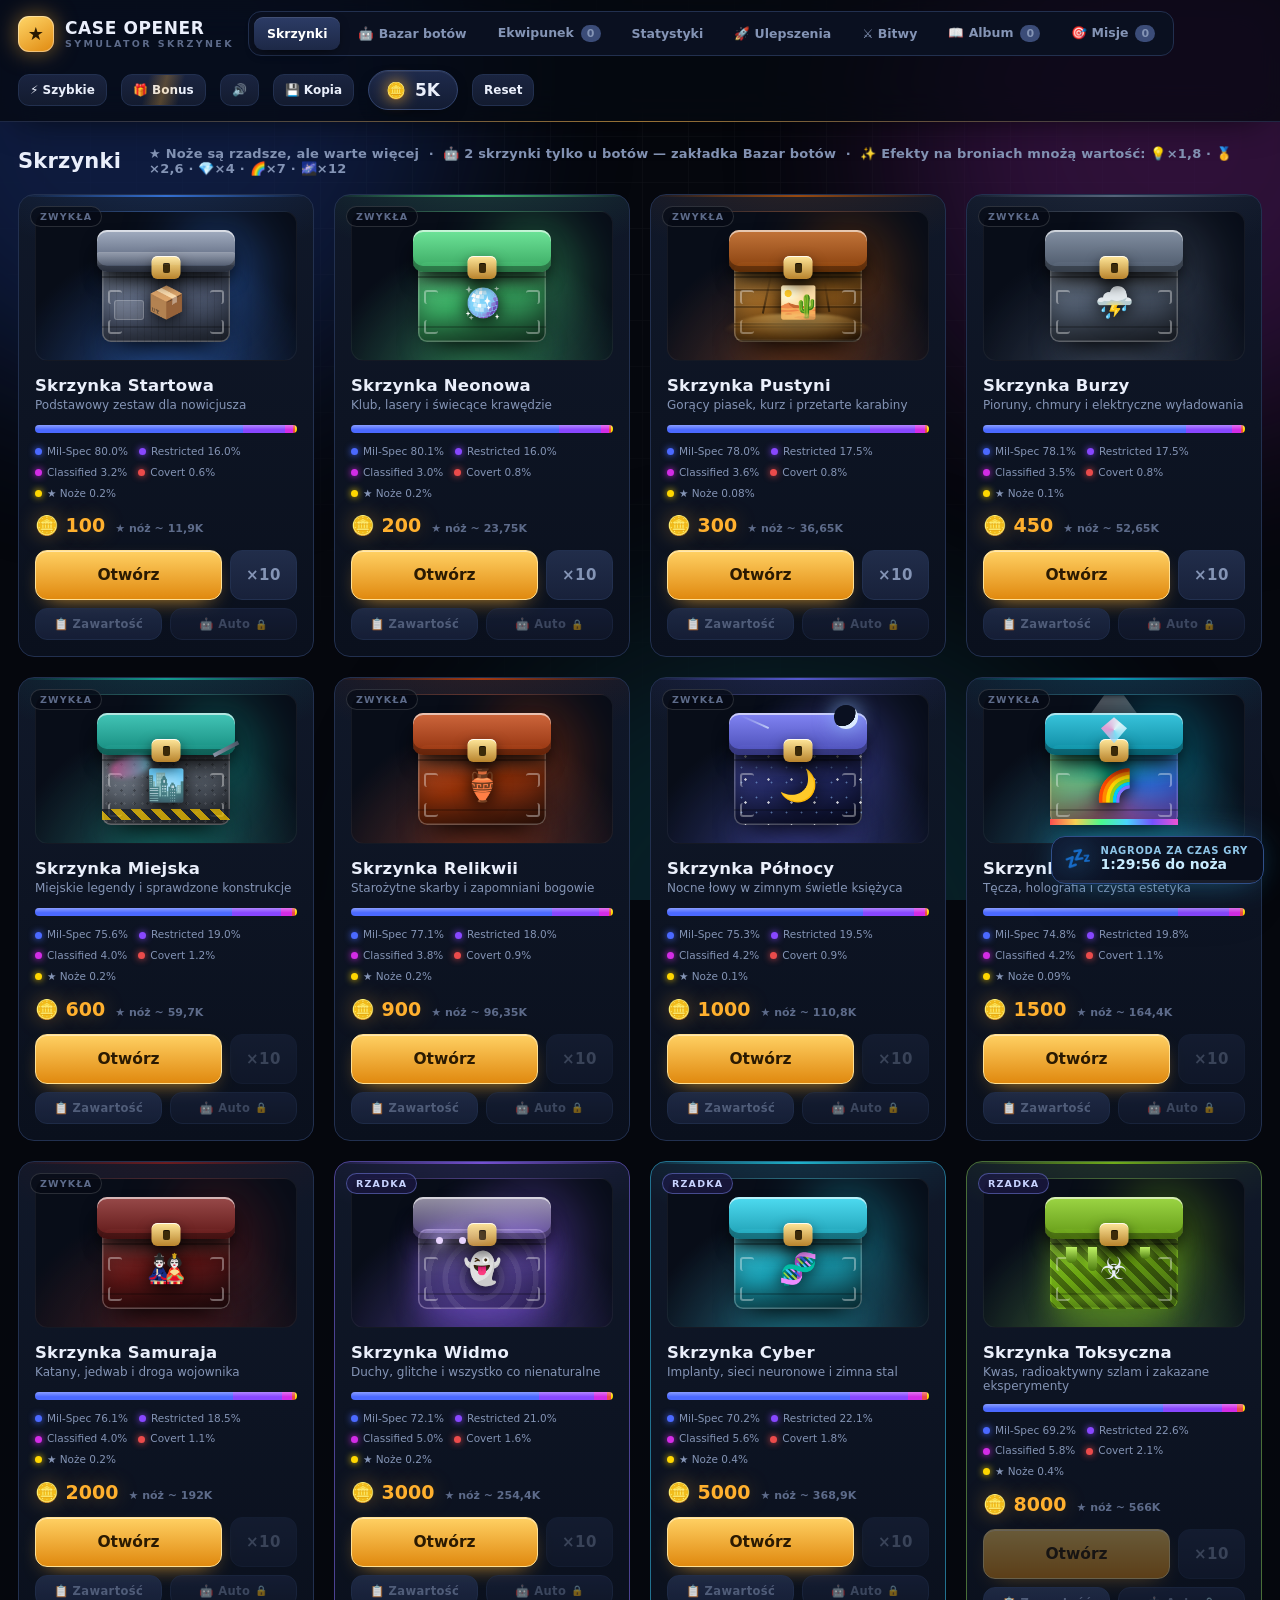
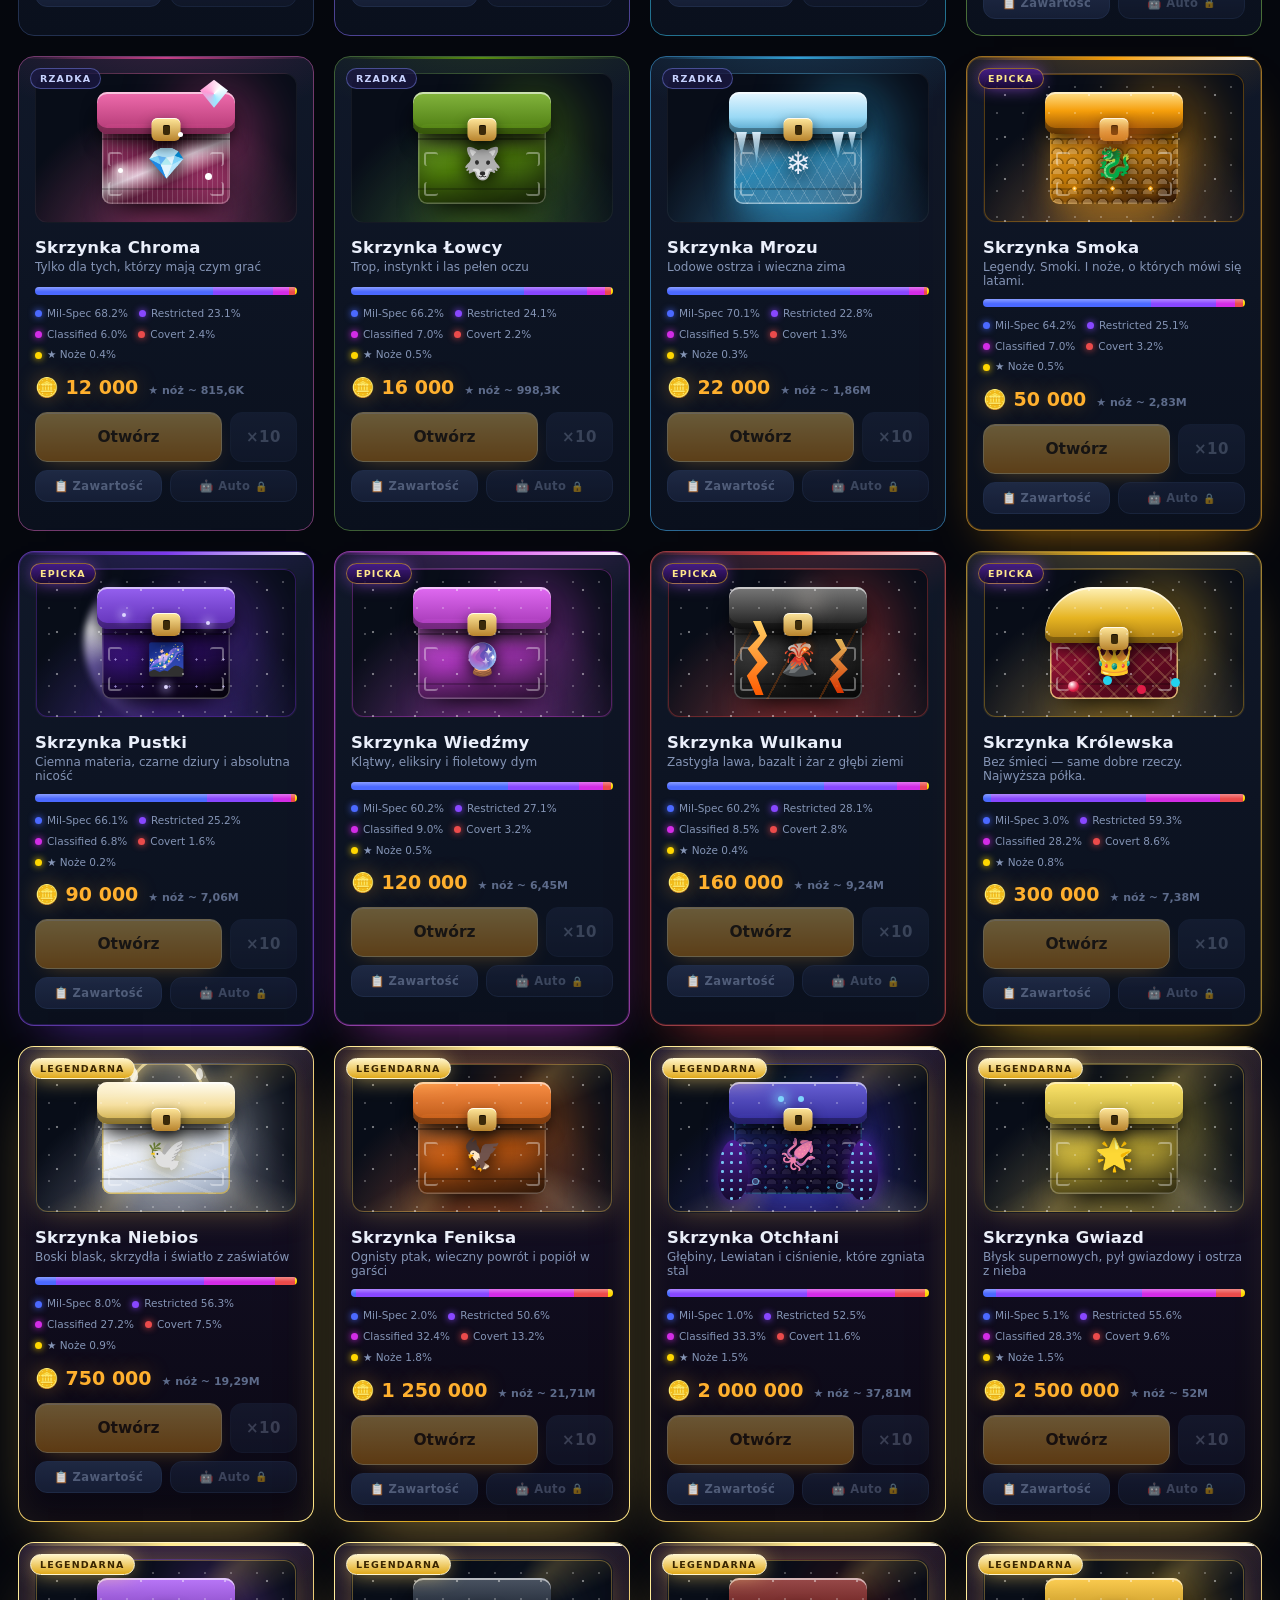
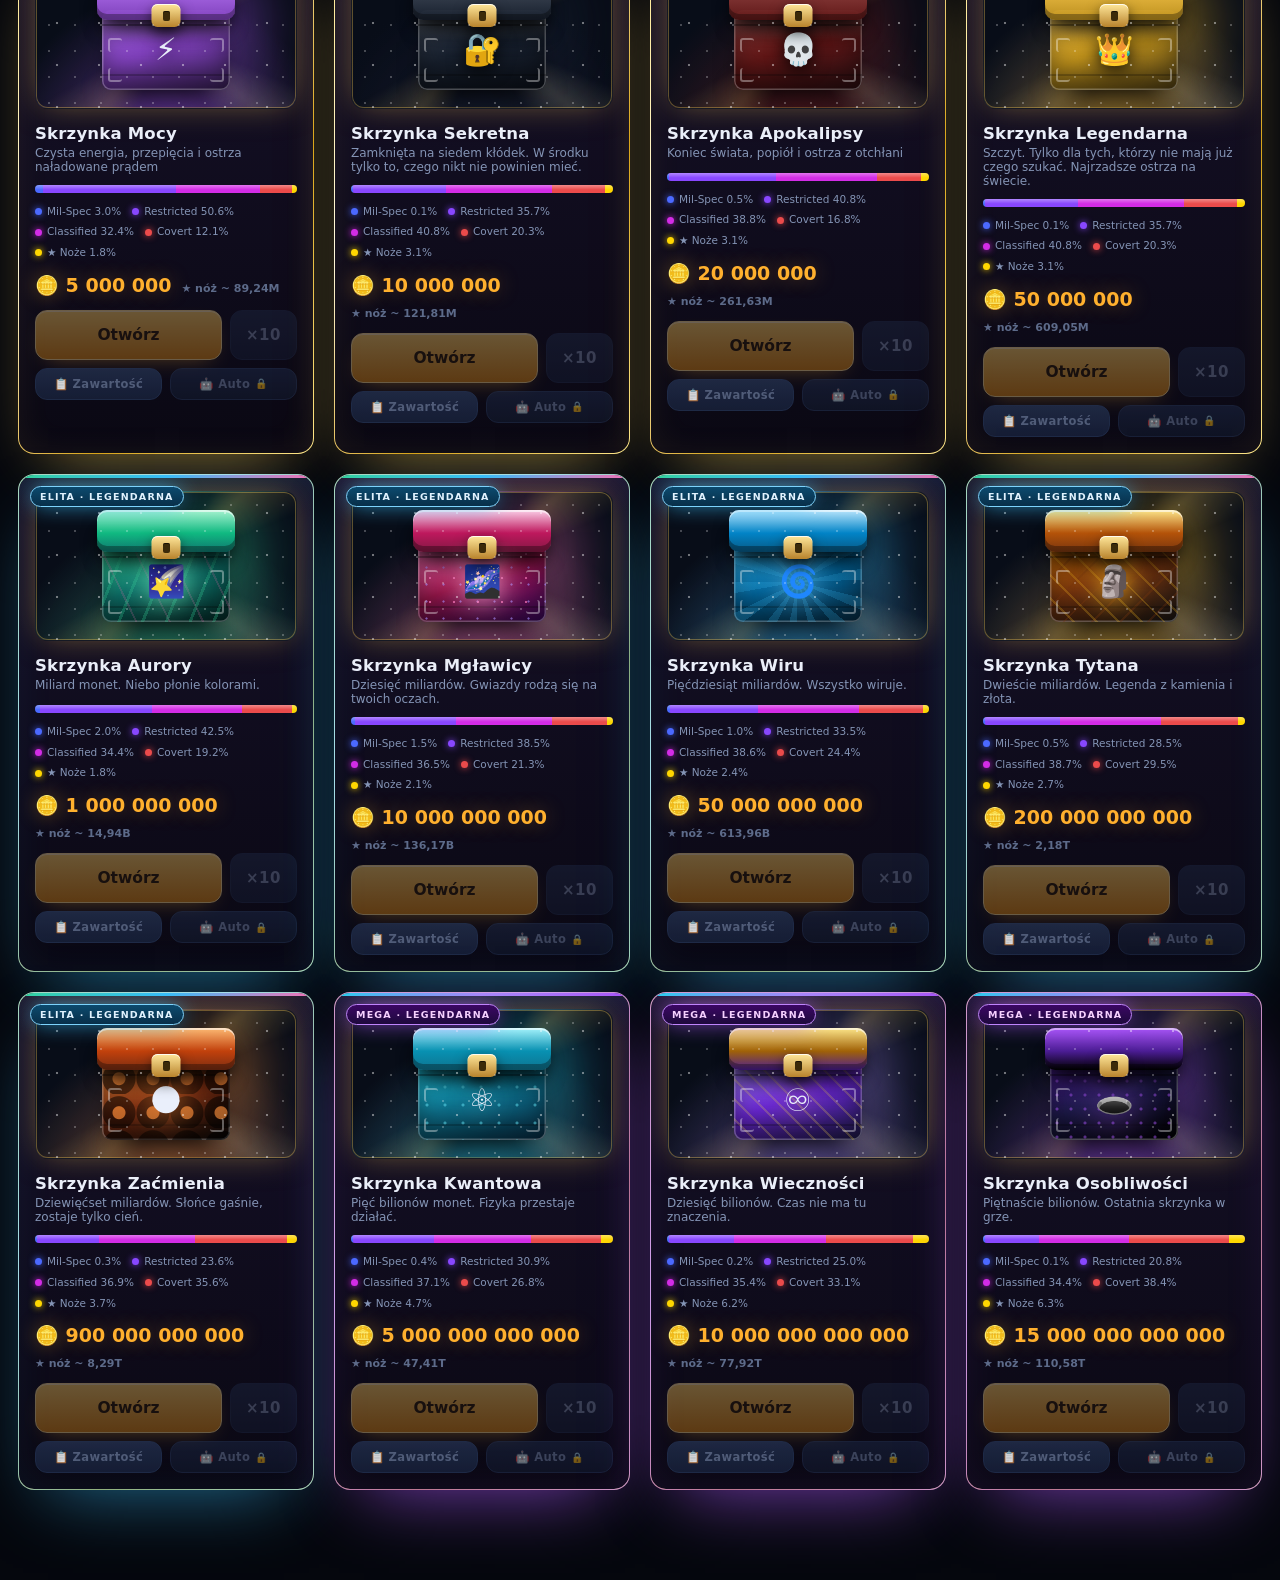
==== commit b46aab16: "Add files via upload" ====
--- a/skrzynki.html
+++ b/skrzynki.html
@@ -1383,6 +1383,46 @@
 [data-skin="gambler"] .deko.front i:nth-child(3){left:50%;top:-12px;width:50px;height:50px;margin-left:-25px;border-radius:50%;
   background:radial-gradient(circle,rgba(251,113,133,.55),transparent 70%);filter:blur(5px);
   animation:glowPulse 2.6s ease-in-out infinite}
+/* ================= 💎 SKRZYNKI MEGA (5 / 10 / 15 bilionów) ================= */
+[data-skin="quantum"]{--pat:radial-gradient(rgba(103,232,249,.55) 0 1px,transparent 2px);--pats:18px 18px;--patop:.9}
+[data-skin="quantum"] .body{background:linear-gradient(158deg,#22d3ee,#0e7490 46%,#082f49)}
+[data-skin="quantum"] .lid{background:linear-gradient(180deg,#a5f3fc,#0891b2 55%,#0e7490)}
+[data-skin="quantum"] .emblem{filter:drop-shadow(0 0 14px #67e8f9)}
+[data-skin="eternity"]{--pat:repeating-linear-gradient(45deg,rgba(253,224,71,.25) 0 2px,transparent 2px 14px);--patop:.85}
+[data-skin="eternity"] .body{background:linear-gradient(158deg,#a78bfa,#6d28d9 46%,#1e1b4b)}
+[data-skin="eternity"] .lid{background:linear-gradient(180deg,#fde68a,#a16207 55%,#4c1d95)}
+[data-skin="eternity"] .emblem{filter:drop-shadow(0 0 14px #fde047)}
+[data-skin="singularity"]{--pat:radial-gradient(circle,rgba(168,85,247,.55) 0 1px,transparent 2px);--pats:14px 14px;--patop:.9}
+[data-skin="singularity"] .body{background:linear-gradient(158deg,#4c1d95,#1e1b4b 45%,#000)}
+[data-skin="singularity"] .lid{background:linear-gradient(180deg,#a855f7,#4c1d95 55%,#000)}
+[data-skin="singularity"] .emblem{filter:drop-shadow(0 0 18px #a855f7)}
+.case-card.mega{border-color:rgba(168,85,247,.55);box-shadow:0 28px 70px -30px rgba(168,85,247,.75),inset 0 0 40px rgba(168,85,247,.08)}
+.case-card.mega::after{background:linear-gradient(90deg,#22d3ee,#a78bfa,#a855f7)}
+.case-card.mega .case-tag{color:#f5d0fe;border-color:#c084fc;background:linear-gradient(180deg,#3b0764,#1e0a3c);box-shadow:0 0 22px -4px #a855f7}
+/* ================= 🌠 SKRZYNKI ELITY (1–900 mld) ================= */
+[data-skin="aurora"]{--pat:repeating-linear-gradient(112deg,rgba(52,211,153,.30) 0 3px,transparent 3px 22px),repeating-linear-gradient(64deg,rgba(244,114,182,.20) 0 2px,transparent 2px 30px);--patop:.9}
+[data-skin="aurora"] .body{background:linear-gradient(158deg,#34d399,#0f766e 46%,#052e2b)}
+[data-skin="aurora"] .lid{background:linear-gradient(180deg,#a7f3d0,#10b981 55%,#0f766e)}
+[data-skin="aurora"] .emblem{filter:drop-shadow(0 0 14px #6ee7b7)}
+[data-skin="nebula"]{--pat:radial-gradient(rgba(244,114,182,.8) .8px,transparent 1.6px),radial-gradient(rgba(167,139,250,.7) .7px,transparent 1.5px);--pats:24px 24px,17px 17px;--patop:.9}
+[data-skin="nebula"] .body{background:linear-gradient(158deg,#f472b6,#9d174d 46%,#3b0764)}
+[data-skin="nebula"] .lid{background:linear-gradient(180deg,#fbcfe8,#be185d 55%,#831843)}
+[data-skin="nebula"] .emblem{filter:drop-shadow(0 0 14px #f9a8d4)}
+[data-skin="vortex"]{--pat:repeating-conic-gradient(rgba(56,189,248,.28) 0deg 10deg,transparent 10deg 26deg);--patop:.7}
+[data-skin="vortex"] .body{background:linear-gradient(158deg,#38bdf8,#0369a1 46%,#082f49)}
+[data-skin="vortex"] .lid{background:linear-gradient(180deg,#bae6fd,#0284c7 55%,#075985)}
+[data-skin="vortex"] .emblem{filter:drop-shadow(0 0 14px #7dd3fc)}
+[data-skin="titan"]{--pat:repeating-linear-gradient(45deg,rgba(251,191,36,.28) 0 2px,transparent 2px 16px),repeating-linear-gradient(-45deg,rgba(120,53,15,.35) 0 2px,transparent 2px 20px);--patop:.85}
+[data-skin="titan"] .body{background:linear-gradient(158deg,#d97706,#78350f 46%,#1c1917)}
+[data-skin="titan"] .lid{background:linear-gradient(180deg,#fde68a,#b45309 55%,#78350f)}
+[data-skin="titan"] .emblem{filter:drop-shadow(0 0 14px #fbbf24)}
+[data-skin="eclipse"]{--pat:radial-gradient(circle at 50% 55%,rgba(251,146,60,.75) 0 6px,rgba(0,0,0,.65) 7px 16px,transparent 17px);--pats:34px 34px;--patop:.8}
+[data-skin="eclipse"] .body{background:linear-gradient(158deg,#fb923c,#7c2d12 46%,#0c0a09)}
+[data-skin="eclipse"] .lid{background:linear-gradient(180deg,#fdba74,#c2410c 55%,#7c2d12)}
+[data-skin="eclipse"] .emblem{filter:drop-shadow(0 0 16px #fb923c)}
+.case-card.elite{border-color:rgba(56,189,248,.45);box-shadow:0 28px 70px -30px rgba(56,189,248,.6),inset 0 0 40px rgba(56,189,248,.06)}
+.case-card.elite::after{background:linear-gradient(90deg,#34d399,#38bdf8,#f472b6)}
+.case-card.elite .case-tag{color:#e0f2fe;border-color:#7dd3fc;background:linear-gradient(180deg,#0c4a6e,#082f49);box-shadow:0 0 22px -4px #38bdf8}
 </style>
 </head>
 <body>
@@ -2497,7 +2537,156 @@
       special:   [["Karambit","Hazard","knife"],["Nóż Motylkowy","Ruletka","knife"],["Nóż Skeleton","Jackpot","knife"],
                   ["Bayonet","Fortuna","knife"],["Nóż Flip","Zakład","knife"]] } }
 ];
-CASES.push(...BOT_CASES);
+
+/* =======================================================================
+   1a6. 💎 SKRZYNKI MEGA — trzy najdroższe skrzynki w grze (5 / 10 / 15 bilionów)
+   Oznaczone mega:true — nie trafiają do bazaru botów (cena zbyt duża),
+   ale są normalnie w sklepie i w bitwach.
+   ======================================================================= */
+const MEGA_CASES = [
+  { id:"quantum", name:"Skrzynka Kwantowa", price:5000000000000, color:"#22d3ee", icon:"⚛️", mega:true,
+    sub:"Pięć bilionów monet. Fizyka przestaje działać.",
+    odds:{mil:.004, restricted:.300, classified:.360, covert:.260, special:.076},
+    items:{
+      mil:       [["MP9","Kwant","smg"],["P250","Superpozycja","pistol"],["Galil AR","Obserwator","rifle"],
+                  ["Nova","Skok Kwantowy","shotgun"],["Tec-9","Foton","pistol"],["MAC-10","Splątanie","smg"],
+                  ["Dual Berettas","Dwie Rzeczywistości","pistol"],["Sawed-Off","Rozpad","shotgun"]],
+      restricted:[["AK-47","Fala Prawdopodobieństwa","rifle"],["AWP","Kolaps Funkcji","awp"],
+                  ["M4A1-S","Qubit","rifle"],["USP-S","Nieoznaczoność","pistol"],
+                  ["SG 553","Przesunięcie","rifle"],["MP7","Tunel Czasoprzestrzeni","smg"]],
+      classified:[["AK-47","Przenikanie","rifle"],["Desert Eagle","Zasada Niepewności","pistol"],
+                  ["AWP","Pułapka Kwantowa","awp"],["P90","Splątanie Kwantowe","smg"],
+                  ["R8 Revolver","Paradoks","revolver"]],
+      covert:    [["AWP","Nieskończona Pętla","awp"],["AK-47","Kwantowy Bunt","rifle"],
+                  ["M4A4","Druga Rzeczywistość","rifle"],["Desert Eagle","Obserwacja","pistol"]],
+      special:   [["Karambit","Kwazar Kwantowy","knife"],["Nóż Motylkowy","Supernowa","knife"],
+                  ["Nóż Talon","Cząstka","knife"],["Bayonet","Antymateria","knife"],
+                  ["Nóż Skeleton","Fala","knife"]] } },
+
+  { id:"eternity", name:"Skrzynka Wieczności", price:10000000000000, color:"#a78bfa", icon:"♾️", mega:true,
+    sub:"Dziesięć bilionów. Czas nie ma tu znaczenia.",
+    odds:{mil:.002, restricted:.240, classified:.340, covert:.318, special:.100},
+    items:{
+      mil:       [["P250","Piasek Czasu","pistol"],["MP9","Wieczny","smg"],["Galil AR","Cykl","rifle"],
+                  ["Nova","Klepsydra","shotgun"],["Tec-9","Zegar","pistol"],["MAC-10","Epoka","smg"],
+                  ["Dual Berettas","Dwie Wieczności","pistol"],["Sawed-Off","Koniec Czasu","shotgun"]],
+      restricted:[["AK-47","Złoty Wiek","rifle"],["AWP","Nieskończoność","awp"],["M4A1-S","Chronos","rifle"],
+                  ["USP-S","Minuta","pistol"],["SG 553","Stulecie","rifle"],["MP7","Wiek","smg"]],
+      classified:[["AK-47","Eon","rifle"],["Desert Eagle","Klejnot Czasu","pistol"],
+                  ["AWP","Ostatnia Godzina","awp"],["P90","Wieczna","smg"],["R8 Revolver","Zegar Zagłady","revolver"]],
+      covert:    [["AWP","Bez Końca","awp"],["AK-47","Król Eonów","rifle"],
+                  ["M4A4","Monolit Czasu","rifle"],["Desert Eagle","Wieczność","pistol"]],
+      special:   [["Karambit","Złoty Czas","knife"],["Nóż Motylkowy","Nieskończoność","knife"],
+                  ["Nóż Talon","Eon","knife"],["Bayonet","Złota Era","knife"],
+                  ["Nóż Skeleton","Czas","knife"],["Nóż Flip","Sekunda","knife"]] } },
+
+  { id:"singularity", name:"Skrzynka Osobliwości", price:15000000000000, color:"#a855f7", icon:"🕳️", mega:true,
+    sub:"Piętnaście bilionów. Ostatnia skrzynka w grze.",
+    odds:{mil:.001, restricted:.200, classified:.330, covert:.369, special:.100},
+    items:{
+      mil:       [["P250","Pył","pistol"],["MP9","Ciemność","smg"],["Galil AR","Grawitacja","rifle"],
+                  ["Nova","Zapadnia","shotgun"],["Tec-9","Horyzont","pistol"],["MAC-10","Zapadłość","smg"],
+                  ["Dual Berettas","Dwa Światy","pistol"],["Sawed-Off","Kres","shotgun"]],
+      restricted:[["AK-47","Czarna Dziura Absolutna","rifle"],["AWP","Horyzont Absolutny","awp"],
+                  ["M4A1-S","Zakrzywienie","rifle"],["USP-S","Nicość","pistol"],
+                  ["SG 553","Przyciąganie","rifle"],["MP7","Otchłań","smg"]],
+      classified:[["AK-47","Osobliwość","rifle"],["Desert Eagle","Biały Karzeł","pistol"],
+                  ["AWP","Ostatnie Światło","awp"],["P90","Zapadnięcie","smg"],
+                  ["R8 Revolver","Kres Wszechświata","revolver"]],
+      covert:    [["AWP","Singularność","awp"],["AK-47","Pan Ciemności","rifle"],
+                  ["M4A4","Czarna Materia","rifle"],["Desert Eagle","Nicość Absolutna","pistol"]],
+      special:   [["Karambit","Osobliwość","knife"],["Nóż Motylkowy","Horyzont","knife"],
+                  ["Nóż Talon","Otchłań","knife"],["Bayonet","Nicość","knife"],
+                  ["Nóż Skeleton","Studnia","knife"],["Nóż Flip","Kres","knife"]] } }
+];
+
+/* =======================================================================
+   1a7. 🌠 SKRZYNKI ELITY — pięć skrzynek od 1 mld do 900 mld monet
+   Oznaczone elite:true — nie trafiają do bazaru botów.
+   ======================================================================= */
+const ELITE_CASES = [
+  { id:"aurora", name:"Skrzynka Aurory", price:1000000000, color:"#34d399", icon:"🌠", elite:true,
+    sub:"Miliard monet. Niebo płonie kolorami.",
+    odds:{mil:.020, restricted:.420, classified:.340, covert:.190, special:.030},
+    items:{
+      mil:       [["MP9","Zorza","smg"],["P250","Świt","pistol"],["Galil AR","Arktyka","rifle"],
+                  ["Nova","Szron","shotgun"],["Tec-9","Iskra","pistol"],["MAC-10","Wiatr","smg"],
+                  ["Dual Berettas","Dwie Zorze","pistol"],["Sawed-Off","Lód","shotgun"]],
+      restricted:[["AK-47","Zorza Polarna","rifle"],["AWP","Nocna Zorza","awp"],["M4A1-S","Północny Blask","rifle"],
+                  ["USP-S","Poranek","pistol"],["SG 553","Horyzont Polarny","rifle"],["MP7","Wichura","smg"]],
+      classified:[["AK-47","Kolorowy Horyzont","rifle"],["Desert Eagle","Aurora","pistol"],["AWP","Światło Północy","awp"],
+                  ["P90","Elektryczność","smg"],["R8 Revolver","Burza Magnetyczna","revolver"]],
+      covert:    [["AWP","Zorza Wszechświata","awp"],["AK-47","Niebiański Ogień","rifle"],
+                  ["M4A4","Polaris","rifle"],["Desert Eagle","Borealis","pistol"]],
+      special:   [["Karambit","Aurora","knife"],["Nóż Motylkowy","Zorza","knife"],["Nóż Talon","Świt","knife"],
+                  ["Bayonet","Północ","knife"],["Nóż Skeleton","Iskra","knife"]] } },
+
+  { id:"nebula", name:"Skrzynka Mgławicy", price:10000000000, color:"#f472b6", icon:"🌌", elite:true,
+    sub:"Dziesięć miliardów. Gwiazdy rodzą się na twoich oczach.",
+    odds:{mil:.015, restricted:.380, classified:.360, covert:.210, special:.035},
+    items:{
+      mil:       [["P250","Mgławica","pistol"],["MP9","Pył Gwiezdny","smg"],["Galil AR","Chmura","rifle"],
+                  ["Nova","Kosmos","shotgun"],["Tec-9","Gwiezdny Wiatr","pistol"],["MAC-10","Nebula","smg"],
+                  ["Dual Berettas","Dwie Mgławice","pistol"],["Sawed-Off","Ciemna Materia","shotgun"]],
+      restricted:[["AK-47","Narodziny Gwiazdy","rifle"],["AWP","Gwiezdna Mgławica","awp"],["M4A1-S","Kosmiczny Pył","rifle"],
+                  ["USP-S","Orbita","pistol"],["SG 553","Wybuch","rifle"],["MP7","Promieniowanie","smg"]],
+      classified:[["AK-47","Serce Mgławicy","rifle"],["Desert Eagle","Pulsar","pistol"],["AWP","Gwiezdna Kołyska","awp"],
+                  ["P90","Kwazar","smg"],["R8 Revolver","Czerwony Olbrzym","revolver"]],
+      covert:    [["AWP","Narodziny Wszechświata","awp"],["AK-47","Gwiezdny Tron","rifle"],
+                  ["M4A4","Mgławica Oriona","rifle"],["Desert Eagle","Andromeda","pistol"]],
+      special:   [["Karambit","Nebula","knife"],["Nóż Motylkowy","Gwiezdny Pył","knife"],["Nóż Talon","Pulsar","knife"],
+                  ["Bayonet","Andromeda","knife"],["Nóż Skeleton","Orbita","knife"],["Nóż Flip","Kometa","knife"]] } },
+
+  { id:"vortex", name:"Skrzynka Wiru", price:50000000000, color:"#38bdf8", icon:"🌀", elite:true,
+    sub:"Pięćdziesiąt miliardów. Wszystko wiruje.",
+    odds:{mil:.010, restricted:.330, classified:.380, covert:.240, special:.040},
+    items:{
+      mil:       [["P250","Wir","pistol"],["MP9","Pęd","smg"],["Galil AR","Cyklon","rifle"],
+                  ["Nova","Podmuch","shotgun"],["Tec-9","Łuk","pistol"],["MAC-10","Turbina","smg"],
+                  ["Dual Berettas","Dwa Wiry","pistol"],["Sawed-Off","Ssawnia","shotgun"]],
+      restricted:[["AK-47","Oko Cyklonu","rifle"],["AWP","Wichura","awp"],["M4A1-S","Strumień","rifle"],
+                  ["USP-S","Nurt","pistol"],["SG 553","Huragan","rifle"],["MP7","Tornado","smg"]],
+      classified:[["AK-47","Wielki Wir","rifle"],["Desert Eagle","Elektro","pistol"],["AWP","Burza","awp"],
+                  ["P90","Plazma","smg"],["R8 Revolver","Jonosfera","revolver"]],
+      covert:    [["AWP","Oko Huraganu","awp"],["AK-47","Mistrz Żywiołów","rifle"],
+                  ["M4A4","Stalowy Wiatr","rifle"],["Desert Eagle","Błękitna Burza","pistol"]],
+      special:   [["Karambit","Wir","knife"],["Nóż Motylkowy","Tornado","knife"],["Nóż Talon","Cyklon","knife"],
+                  ["Bayonet","Huragan","knife"],["Nóż Skeleton","Plazma","knife"],["Nóż Flip","Prąd","knife"]] } },
+
+  { id:"titan", name:"Skrzynka Tytana", price:200000000000, color:"#fbbf24", icon:"🗿", elite:true,
+    sub:"Dwieście miliardów. Legenda z kamienia i złota.",
+    odds:{mil:.005, restricted:.280, classified:.380, covert:.290, special:.045},
+    items:{
+      mil:       [["P250","Brąz","pistol"],["MP9","Kolos","smg"],["Galil AR","Głaz","rifle"],
+                  ["Nova","Młot","shotgun"],["Tec-9","Kowadło","pistol"],["MAC-10","Stalowy","smg"],
+                  ["Dual Berettas","Bliźniaki","pistol"],["Sawed-Off","Wyłom","shotgun"]],
+      restricted:[["AK-47","Tytan","rifle"],["AWP","Grom","awp"],["M4A1-S","Kolos","rifle"],
+                  ["USP-S","Miecz","pistol"],["SG 553","Forteca","rifle"],["MP7","Kuźnia","smg"]],
+      classified:[["AK-47","Pan Tytanów","rifle"],["Desert Eagle","Złoty Cios","pistol"],["AWP","Ostatni Grom","awp"],
+                  ["P90","Obelisk","smg"],["R8 Revolver","Tytanomachia","revolver"]],
+      covert:    [["AWP","Władca Tytanów","awp"],["AK-47","Boski Kowal","rifle"],
+                  ["M4A4","Niebiańska Forteca","rifle"],["Desert Eagle","Mit","pistol"]],
+      special:   [["Karambit","Tytan","knife"],["Nóż Motylkowy","Obelisk","knife"],["Nóż Talon","Grom","knife"],
+                  ["Bayonet","Mit","knife"],["Nóż Skeleton","Kolos","knife"],["Nóż Flip","Kuźnia","knife"]] } },
+
+  { id:"eclipse", name:"Skrzynka Zaćmienia", price:900000000000, color:"#fb923c", icon:"🌑", elite:true,
+    sub:"Dziewięćset miliardów. Słońce gaśnie, zostaje tylko cień.",
+    odds:{mil:.003, restricted:.230, classified:.360, covert:.347, special:.060},
+    items:{
+      mil:       [["P250","Cień","pistol"],["MP9","Półcień","smg"],["Galil AR","Korona","rifle"],
+                  ["Nova","Promień","shotgun"],["Tec-9","Pierścień","pistol"],["MAC-10","Mrok","smg"],
+                  ["Dual Berettas","Dwa Słońca","pistol"],["Sawed-Off","Zasłona","shotgun"]],
+      restricted:[["AK-47","Czarna Korona","rifle"],["AWP","Zaćmienie","awp"],["M4A1-S","Korona Słońca","rifle"],
+                  ["USP-S","Ostatni Promień","pistol"],["SG 553","Halo","rifle"],["MP7","Cień Księżyca","smg"]],
+      classified:[["AK-47","Władca Zaćmienia","rifle"],["Desert Eagle","Mrok Absolutny","pistol"],["AWP","Ostatnie Zaćmienie","awp"],
+                  ["P90","Promienny Krąg","smg"],["R8 Revolver","Apogeum","revolver"]],
+      covert:    [["AWP","Całkowite Zaćmienie","awp"],["AK-47","Czarny Helios","rifle"],
+                  ["M4A4","Korona Cienia","rifle"],["Desert Eagle","Anty-słońce","pistol"]],
+      special:   [["Karambit","Zaćmienie","knife"],["Nóż Motylkowy","Korona","knife"],["Nóż Talon","Helios","knife"],
+                  ["Bayonet","Mrok Absolutny","knife"],["Nóż Skeleton","Apogeum","knife"],["Nóż Flip","Halo","knife"]] } }
+];
+
+CASES.push(...BOT_CASES, ...MEGA_CASES, ...ELITE_CASES);
 CASES.sort((a,b)=>a.price - b.price);
 
 /* =======================================================================
@@ -2664,10 +2853,15 @@
 function esc(s){ return String(s).replace(/[&<>"']/g, c=>({"&":"&amp;","<":"&lt;",">":"&gt;",'"':"&quot;","'":"&#39;"}[c])); }
 const fmt = n => Math.round(n).toLocaleString("pl-PL");
 function fmtShort(n){
-  if(n>=1e9) return (n/1e9).toFixed(2).replace(".",",")+" mld";
-  if(n>=1e6) return (n/1e6).toFixed(2).replace(".",",")+" mln";
-  if(n>=1e4) return (n/1e3).toFixed(1).replace(".",",")+" tys.";
-  return fmt(n);
+  n = Math.round(Number(n)||0);
+  const neg = n < 0 ? "-" : "";
+  const a = Math.abs(n);
+  const dec = v => v.toFixed(2).replace(/\.?0+$/,"").replace(".",",");
+  if(a >= 1e12) return neg + dec(a/1e12) + "T";
+  if(a >= 1e9)  return neg + dec(a/1e9)  + "B";
+  if(a >= 1e6)  return neg + dec(a/1e6)  + "M";
+  if(a >= 1e3)  return neg + dec(a/1e3)  + "K";
+  return neg + fmt(a);
 }
 
 /* =======================================================================
@@ -3355,31 +3549,32 @@
   setTimeout(()=>el.remove(), 2700);
 }
 let lastBalance = null;   // wartość, od której startuje kolejna animacja
+let balShown = null;      // aktualnie wyświetlana (animowana) wartość
 let balRAF = null;        // uchwyt trwającej animacji licznika monet
 function renderBalance(instant){
   const el = $("#balance"), to = state.coins;
 
   // KLUCZOWE: ubij poprzednią animację. Bez tego np. sprzedaż zaraz po
   // dropie uruchamiała drugą pętlę i obie pisały do licznika naraz.
-  if(balRAF){
-    cancelAnimationFrame(balRAF); balRAF = null;
-    const shown = Number(String(el.textContent).replace(/[^\d]/g,""));
-    if(isFinite(shown)) lastBalance = shown;   // ruszamy dokładnie z tego, co widać
-  }
+  if(balRAF){ cancelAnimationFrame(balRAF); balRAF = null; }
 
   const bal = document.querySelector(".balance");
-  const from = (instant || lastBalance === null || Math.abs(to-lastBalance) < 1) ? to : lastBalance;
+  const from = (instant || lastBalance === null || Math.abs(to-lastBalance) < 1 || balShown === null) ? to : balShown;
   lastBalance = to;
+  balShown = from;
+  el.title = "🪙 " + fmt(to);
 
   if(from === to){
-    el.textContent = fmt(to);
+    el.textContent = fmtShort(to);
+    balShown = to;
   } else {
     const t0 = performance.now(), dur = 430;
     const step = now=>{
       const p = Math.min(1, (now-t0)/dur);
-      if(p >= 1){ balRAF = null; el.textContent = fmt(to); return; }
+      if(p >= 1){ balRAF = null; balShown = to; el.textContent = fmtShort(to); return; }
       const e = 1-Math.pow(1-p,3);
-      el.textContent = fmt(from + (to-from)*e);
+      balShown = from + (to-from)*e;
+      el.textContent = fmtShort(balShown);
       balRAF = requestAnimationFrame(step);
     };
     balRAF = requestAnimationFrame(step);
@@ -3460,8 +3655,8 @@
     const st = caseStock(c.id);
     const unlockedBot = !!(c.botOnly && state.botUnlocked && state.botUnlocked[c.id]);
     const aOn = !!autoOpen && autoOpen.id===c.id, aUnl = autoUnlocked();
-    return `<div class="case-card tier-${tier}" data-skin="${c.id}" style="--cc:${c.color};animation-delay:${i*70}ms" data-case="${c.id}">
-      <span class="case-tag">${c.botOnly ? (unlockedBot ? "Odblokowana · bot" : "Tylko u botów") : TIER_NAME[tier]}</span>
+    return `<div class="case-card tier-${tier}${c.mega?" mega":""}${c.elite?" elite":""}" data-skin="${c.id}" style="--cc:${c.color};animation-delay:${i*70}ms" data-case="${c.id}">
+      <span class="case-tag">${c.mega ? "MEGA · "+TIER_NAME[tier] : c.elite ? "ELITA · "+TIER_NAME[tier] : c.botOnly ? (unlockedBot ? "Odblokowana · bot" : "Tylko u botów") : TIER_NAME[tier]}</span>
       <div class="crate">
         <div class="deko back">${DEKO(5)}</div>
         <div class="halo"></div>
@@ -3620,7 +3815,7 @@
   const rndF = mulberry32(hash("botmarket|"+tag));
   const bought = botStockMap();
   Object.keys(bought).forEach(k=>{ if(k.indexOf("b"+tag+"_") !== 0) delete bought[k]; });
-  const pool = CASES.filter(c=>!c.secret);
+  const pool = CASES.filter(c=>!c.secret && !c.mega && !c.elite);
   const trade = 1 - TRADE_STEP*upLvl("trade");   // 🏷️ Targowanie
   const list = [];
   BOT_SELLERS.forEach((s, si)=>{
@@ -5885,7 +6080,13 @@
   {id:"koh_1",     icon:"🎰", name:"Królowa góry",      desc:"Wygraj w trybie Królowa góry.",         target:1,     prog:()=>state.stats.kohWins||0, done:()=>(state.stats.kohWins||0)>=1, reward:{coins:500000}},
   {id:"koh_10",    icon:"🎰", name:"Władca gry",        desc:"Wygraj 10 razy w Królowej góry.",       target:10,    prog:()=>state.stats.kohWins||0, done:()=>(state.stats.kohWins||0)>=10, reward:{coins:5000000}},
   {id:"rich_1b",   icon:"🪙", name:"Milionard",         desc:"Zgromadź 1 000 000 000 monet.",        target:1000000000, prog:()=>state.coins, done:()=>state.coins>=1000000000, reward:{coins:5000000}},
-  {id:"rich_10b",  icon:"🪙", name:"Milionard",          desc:"Zgromadź 10 000 000 000 monet.",       target:10000000000,prog:()=>state.coins, done:()=>state.coins>=10000000000,reward:{coins:50000000}},
+  {id:"rich_10b",  icon:"🪙", name:"Milionard",          desc:"Zgromadź 10 000 000 000 monet.",       target:10000000000,prog:()=>state.coins, done:()=>state.coins>=10000000000,reward:{coins:50000000}},
+  {id:"rich_1t",   icon:"💰", name:"Bilioner",           desc:"Zgromadź 1 000 000 000 000 monet.",     target:1000000000000, prog:()=>state.coins, done:()=>state.coins>=1000000000000, reward:{coins:100000000}},
+  {id:"rich_10t",  icon:"💰", name:"Władca bilionów",    desc:"Zgromadź 10 000 000 000 000 monet.",    target:10000000000000,prog:()=>state.coins, done:()=>state.coins>=10000000000000,reward:{coins:1000000000}},
+  {id:"mega_1",    icon:"💎", name:"Za horyzontem",      desc:"Otwórz skrzynkę mega (Kwantową, Wieczności lub Osobliwości).", target:1, prog:()=>CASES.filter(c=>c.mega).reduce((a,c)=>a+numFrom((state.stats.cases||{})[c.id]||0),0), done:()=>CASES.filter(c=>c.mega).some(c=>numFrom((state.stats.cases||{})[c.id]||0)>0), reward:{coins:10000000}},
+  {id:"rich_100b", icon:"💵", name:"Władca miliardów",   desc:"Zgromadź 100 000 000 000 monet.",      target:100000000000, prog:()=>state.coins, done:()=>state.coins>=100000000000, reward:{coins:100000000}},
+  {id:"rich_900b", icon:"💵", name:"Dziewięćset miliardów", desc:"Zgromadź 900 000 000 000 monet.",   target:900000000000, prog:()=>state.coins, done:()=>state.coins>=900000000000, reward:{coins:400000000}},
+  {id:"elite_1",   icon:"🌠", name:"Elitarny łowca",     desc:"Otwórz skrzynkę elity (Aurory, Mgławicy, Wiru, Tytana lub Zaćmienia).", target:1, prog:()=>CASES.filter(c=>c.elite).reduce((a,c)=>a+numFrom((state.stats.cases||{})[c.id]||0),0), done:()=>CASES.filter(c=>c.elite).some(c=>numFrom((state.stats.cases||{})[c.id]||0)>0), reward:{coins:25000000}},
   {id:"cos_all",   icon:"👑", name:"Pełna kolekcja",    desc:"Kup wszystkie 6 kosmetyków.",           target:6,     prog:()=>Object.keys(state.cosmetics||{}).length, done:()=>Object.keys(state.cosmetics||{}).length>=6, reward:{coins:20000000}},
   /* 🤖 BAZAR BOTÓW — nowe wyzwania */
   {id:"bot_1",      icon:"🤖", name:"Pierwszy interes", desc:"Kup cokolwiek od bota na bazarze.",       target:1,  prog:()=>numFrom(state.stats.botBuys||0), done:()=>numFrom(state.stats.botBuys||0)>=1,  reward:{coins:15000}},
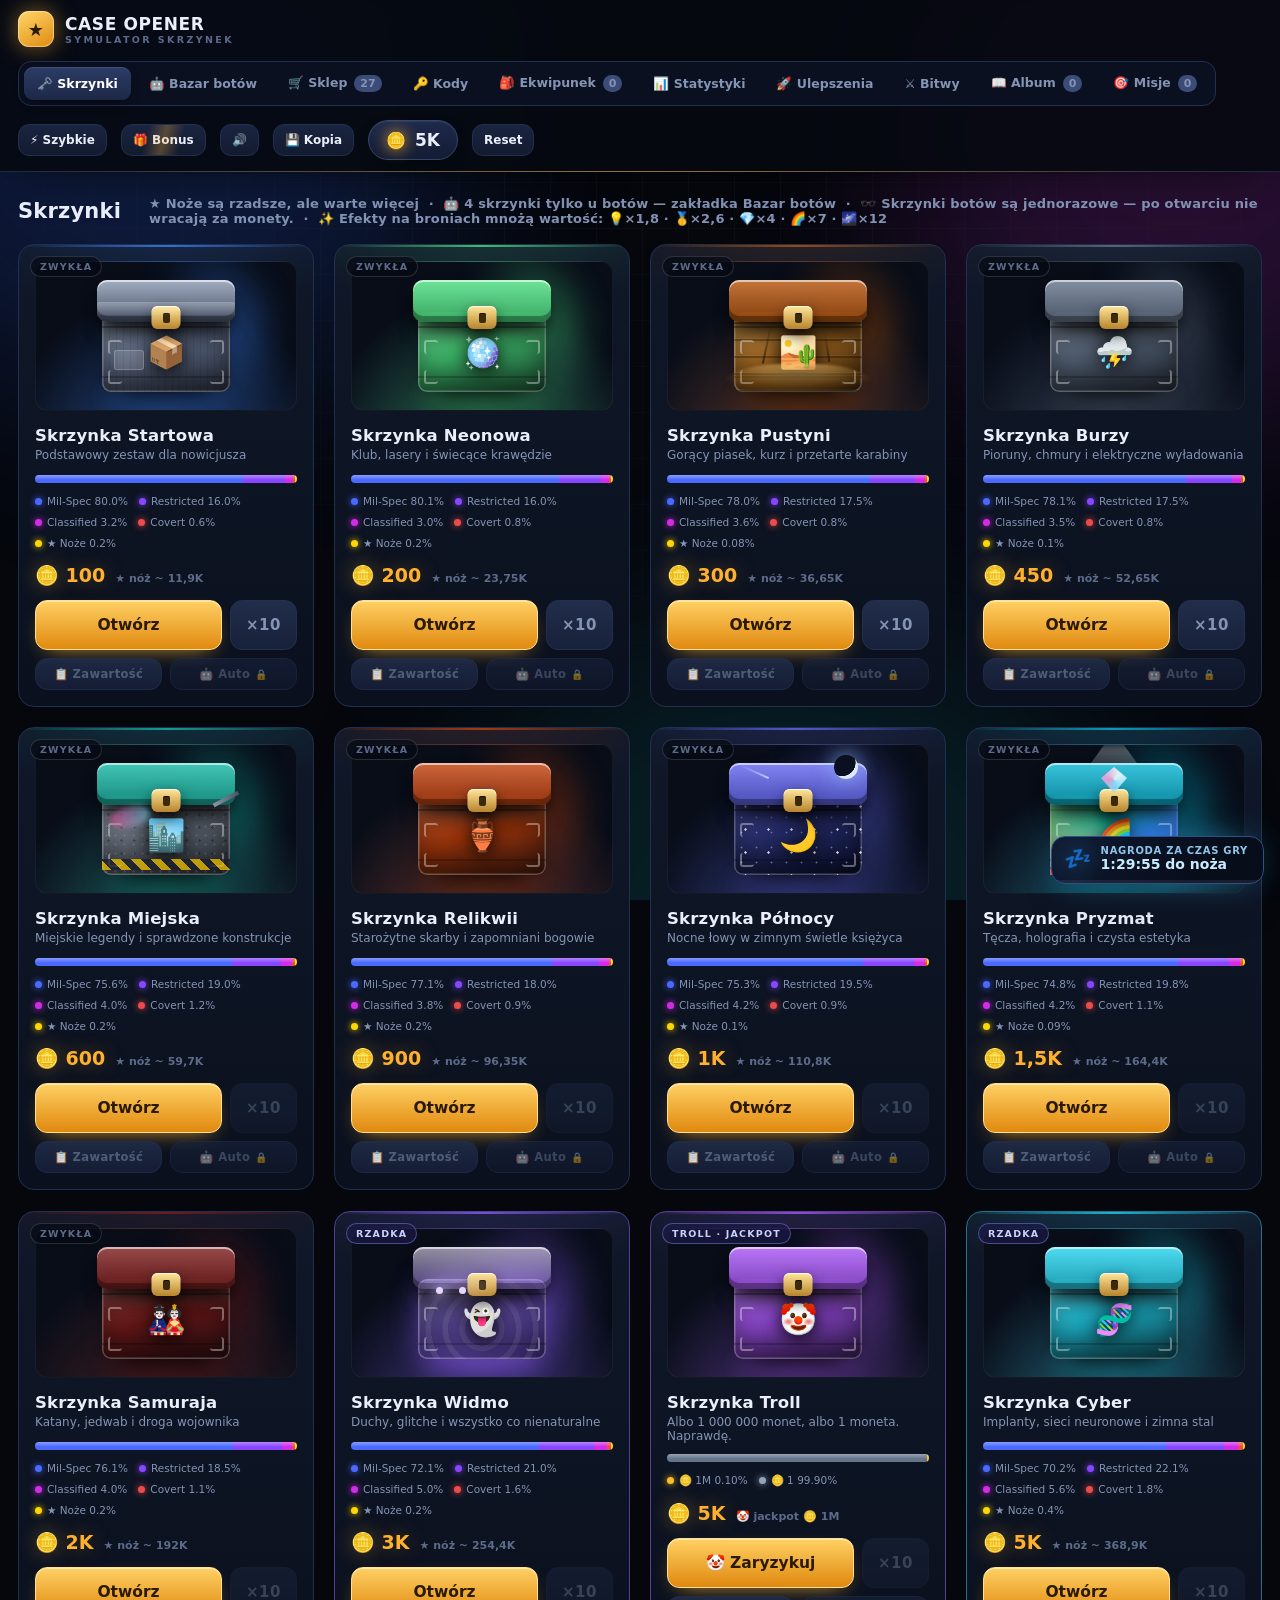
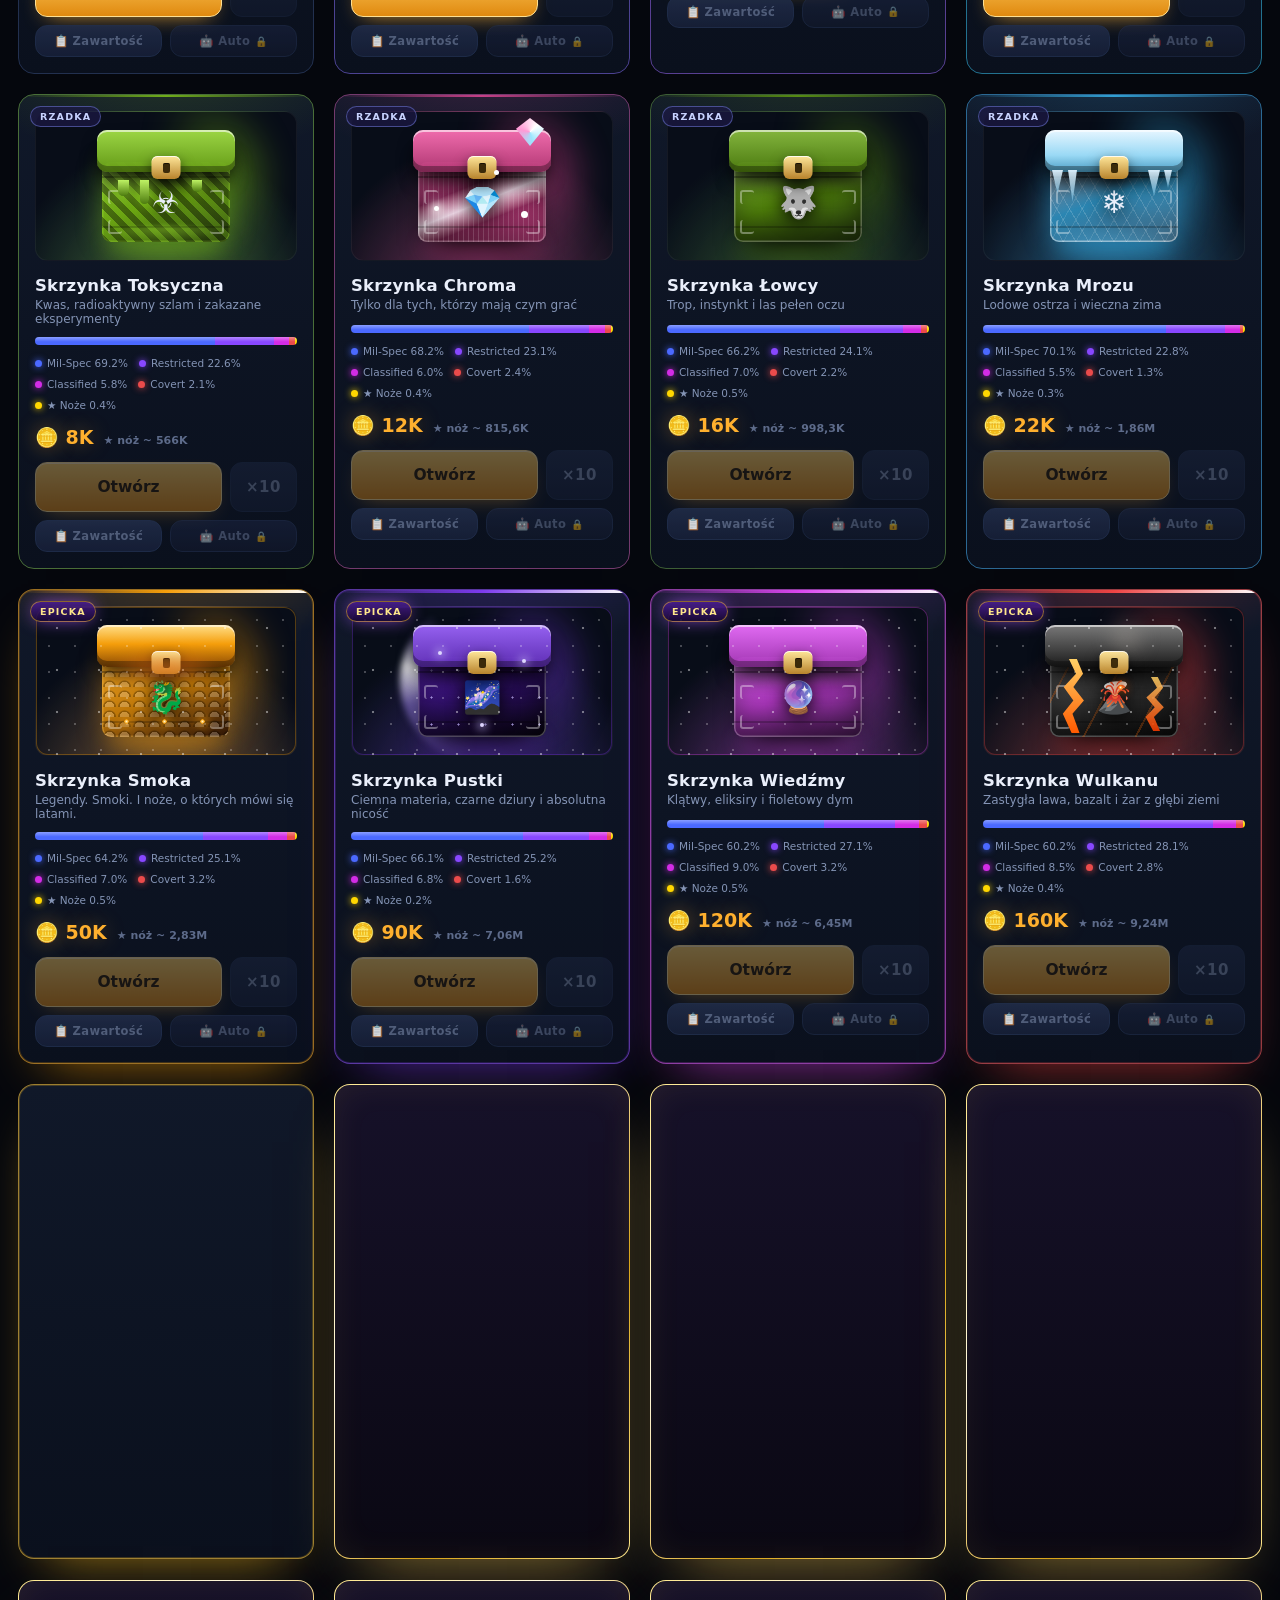
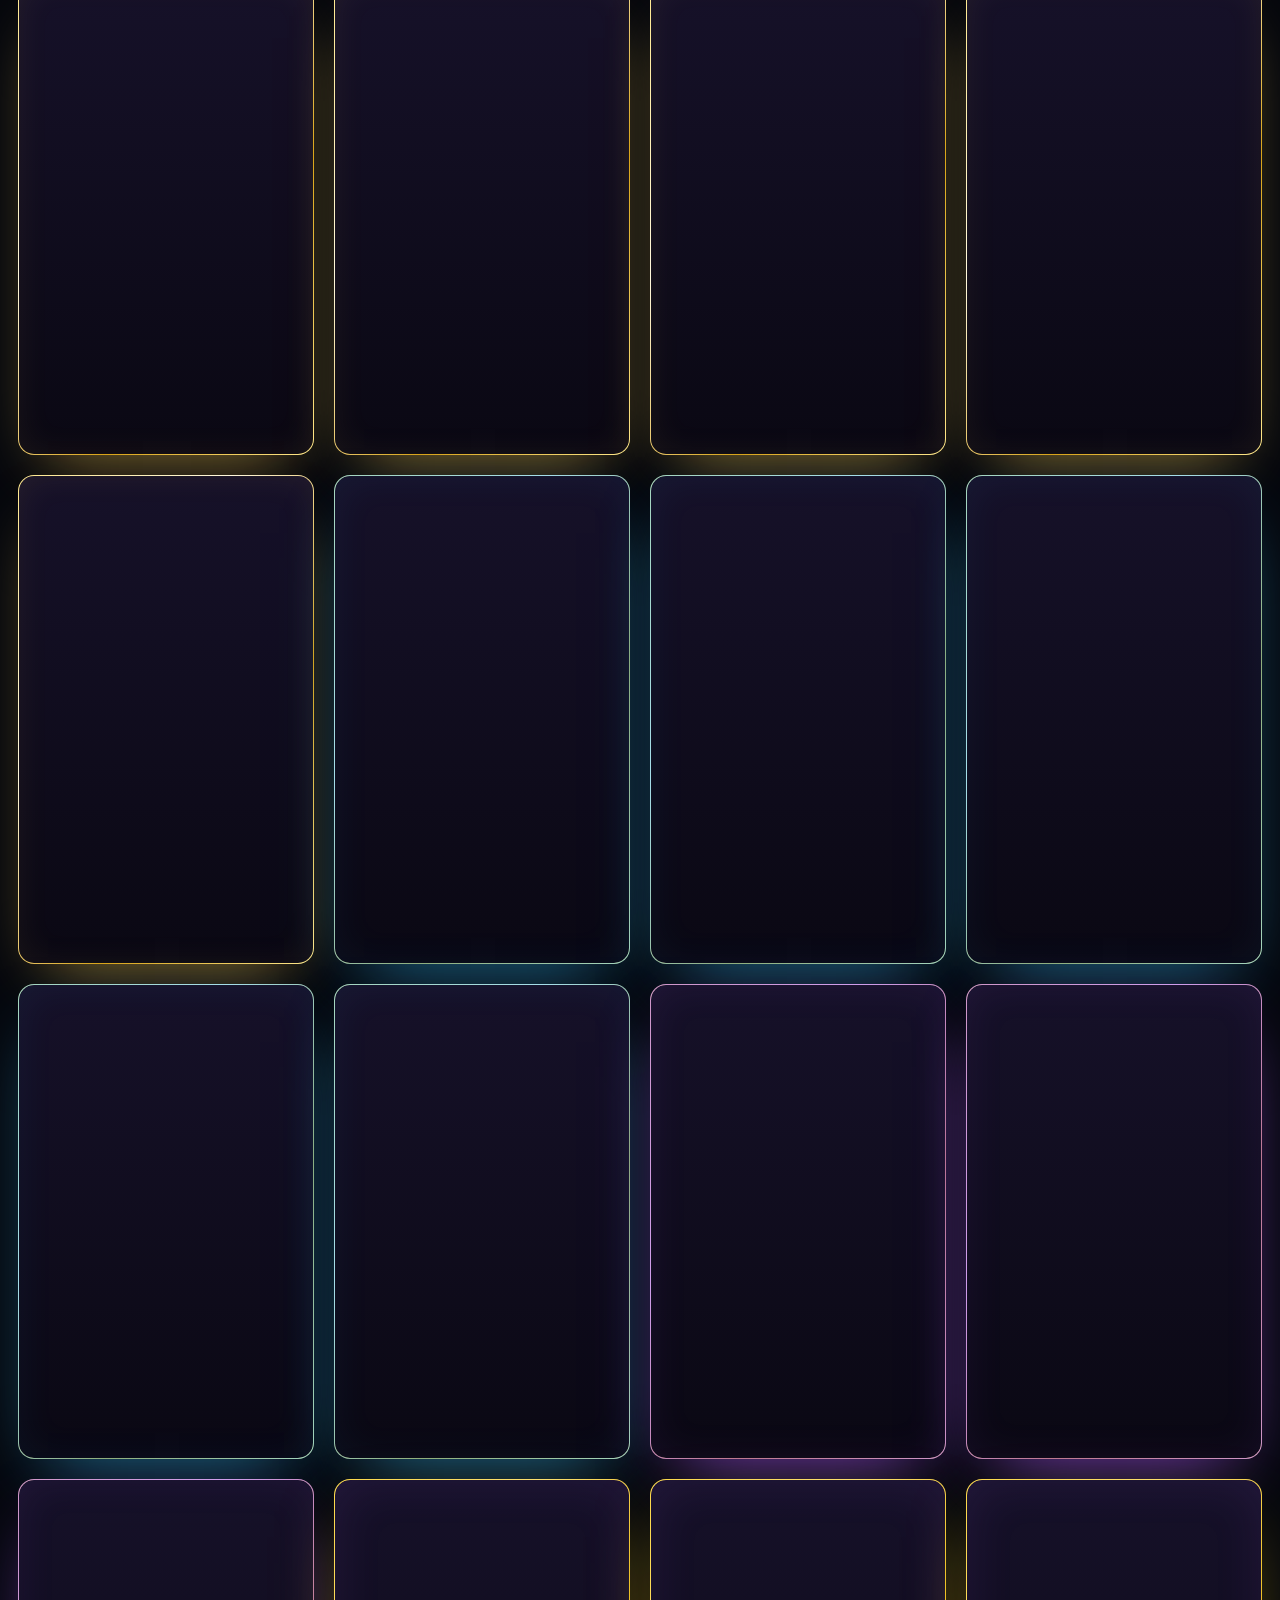
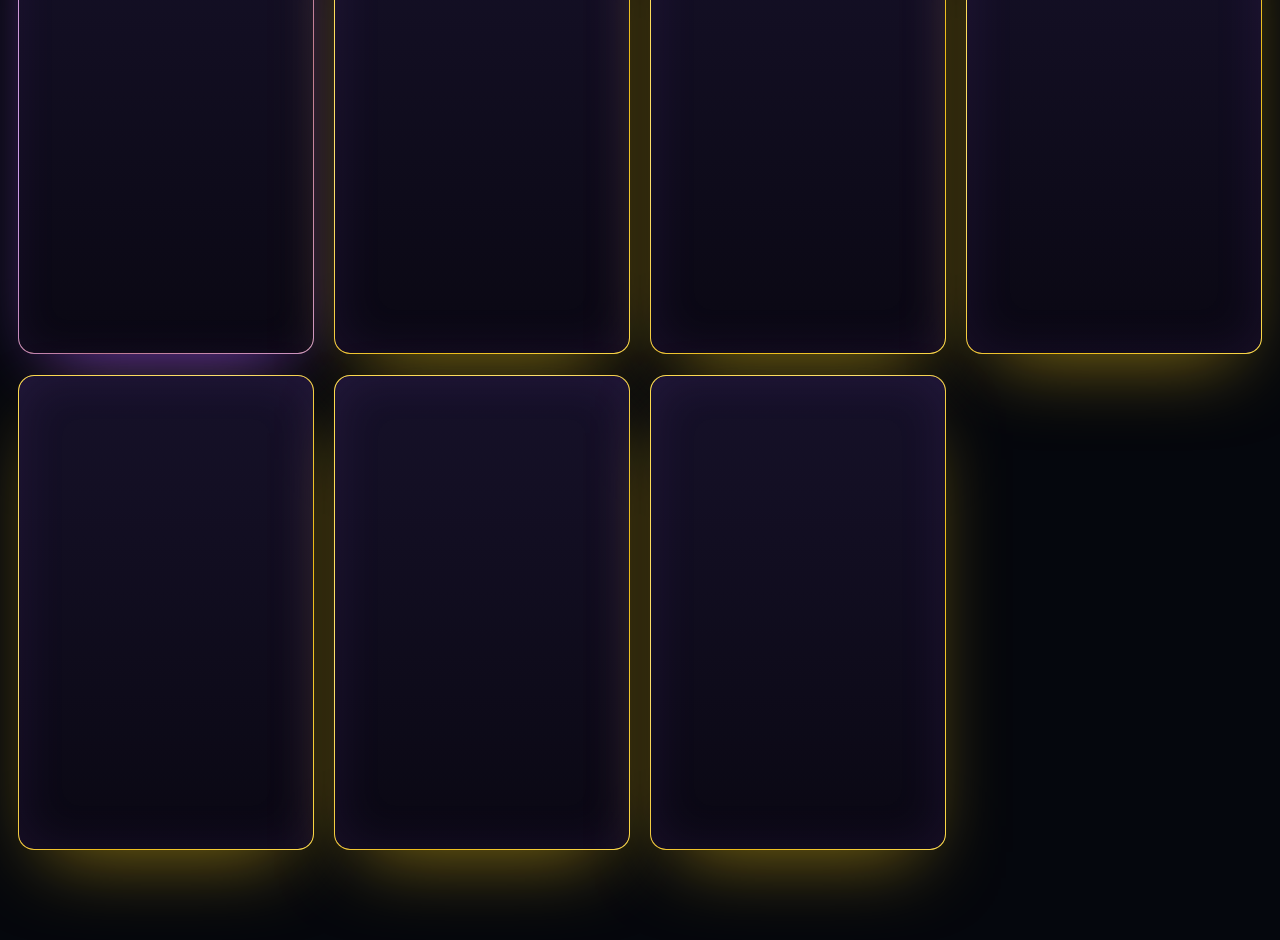
==== commit 9a647963: "Add files via upload" ====
--- a/skrzynki.html
+++ b/skrzynki.html
@@ -1,7 +1,9 @@
-<!DOCTYPE html>
+﻿<!DOCTYPE html>
 <html lang="pl">
 <head>
 <meta charset="utf-8">
+<meta name="description" content="Symulator otwierania skrzynek CS2 — bez prawdziwych pieniędzy. Otwieraj, kolekcjonuj, walcz z AI!">
+<meta name="theme-color" content="#05070d">
 <meta name="viewport" content="width=device-width, initial-scale=1">
 <title>Case Opener — symulator skrzynek CS2</title>
 <style>
@@ -42,13 +44,11 @@
   background-size:46px 46px;
   mask-image:radial-gradient(circle at 50% 0%,#000 0%,transparent 78%);
 }
-#bgfx .orb{position:absolute;border-radius:50%;filter:blur(90px);opacity:.4;will-change:transform}
-#bgfx .o1{width:620px;height:620px;left:-160px;top:-220px;background:#1d3b8a;animation:drift1 26s ease-in-out infinite}
-#bgfx .o2{width:560px;height:560px;right:-180px;top:-140px;background:#6b1f7a;animation:drift2 32s ease-in-out infinite}
-#bgfx .o3{width:700px;height:700px;left:34%;bottom:-420px;background:#0e5a63;animation:drift3 38s ease-in-out infinite;opacity:.3}
-@keyframes drift1{50%{transform:translate(120px,90px) scale(1.15)}}
-@keyframes drift2{50%{transform:translate(-140px,120px) scale(1.1)}}
-@keyframes drift3{50%{transform:translate(90px,-90px) scale(1.18)}}
+#bgfx .orb{position:absolute;border-radius:50%;filter:blur(90px);opacity:.36;will-change:auto}
+#bgfx .o1{width:620px;height:620px;left:-160px;top:-220px;background:#1d3b8a}
+#bgfx .o2{width:560px;height:560px;right:-180px;top:-140px;background:#6b1f7a;opacity:.32}
+#bgfx .o3{width:700px;height:700px;left:34%;bottom:-420px;background:#0e5a63;opacity:.27}
+/* drift1/2/3 keyframes usuniete — nieuzywane */
 #app{position:relative;z-index:1}
 
 button{font-family:inherit;cursor:pointer;border:0;background:none;color:inherit}
@@ -62,8 +62,8 @@
   position:sticky;top:0;z-index:50;
   display:flex;align-items:center;gap:14px;flex-wrap:wrap;
   padding:11px 18px;
-  background:rgba(6,9,16,.78);
-  backdrop-filter:blur(18px) saturate(1.4);
+  background:rgba(6,9,16,.9);
+  backdrop-filter:blur(8px) saturate(1.2);
   border-bottom:1px solid rgba(51,69,111,.5);
   box-shadow:0 12px 40px -22px #000;
 }
@@ -193,6 +193,10 @@
   background:#3b4c78;font-size:11px;line-height:17px;text-align:center;font-variant-numeric:tabular-nums;
 }
 .tab.active .cnt{background:var(--acc);color:#231502}
+@media (max-width:760px){
+  .tabs{flex-wrap:wrap}
+  .tab{flex:1 1 auto;padding:8px 10px;text-align:center}
+}
 
 /* ======================= LAYOUT ======================= */
 main{max-width:1380px;margin:0 auto;padding:24px 18px 90px}
@@ -247,7 +251,18 @@
   border:1px solid var(--line);overflow:hidden;
   transition:transform .25s cubic-bezier(.2,.8,.3,1),box-shadow .25s,border-color .25s;
   animation:cardIn .5s backwards cubic-bezier(.2,.8,.3,1);
-}
+  content-visibility:auto;contain-intrinsic-size:auto 430px;
+}
+/* Po pierwszym narysowaniu sklepu karty nie odtwarzają już animacji wejścia. */
+#caseGrid.ready .case-card,
+#botGrid.ready .bot-card,
+#shopGrid.ready .bot-card,
+#eventGrid.ready .event-card,
+#fxEventGrid.ready .event-card,
+#packGrid.ready .pack-card,
+#codeShop.ready .code-card,
+#codeOwned.ready .code-card{animation:none}
+#invGrid .item-card{content-visibility:auto;contain-intrinsic-size:auto 280px}
 @keyframes cardIn{from{opacity:0;transform:translateY(20px) scale(.97)}to{opacity:1;transform:none}}
 .case-card::before{
   content:"";position:absolute;inset:0;pointer-events:none;
@@ -268,14 +283,25 @@
 .crate .halo{
   position:absolute;width:190px;height:190px;border-radius:50%;
   background:conic-gradient(from 0deg,transparent,var(--cc),transparent 42%);
-  filter:blur(28px);opacity:.5;animation:spin 9s linear infinite;
+  filter:blur(19px);opacity:.45;animation:spin 12s linear infinite;
 }
 .crate .shine{
   position:absolute;top:0;left:-70%;width:40%;height:100%;z-index:3;
   background:linear-gradient(100deg,transparent,rgba(255,255,255,.14),transparent);
   animation:shine 5.5s ease-in-out infinite;
-}
+} 
 @keyframes shine{0%,72%{left:-70%}100%{left:140%}}
+
+/* Wydajność: dekoracyjne animacje działają tylko na karcie pod kursorem.
+   Na dotyku są zatrzymane — mniej pracy dla GPU przy długiej liście skrzynek. */
+@media (hover:hover){
+  .case-card:not(:hover) .crate *{animation-play-state:paused}
+  .case-card.opening .crate *{animation-play-state:running}
+}
+@media (hover:none), (pointer:coarse){
+  .case-card .crate *{animation-play-state:paused}
+  .case-card.opening .crate *{animation-play-state:running !important}
+}
 /* pseudo-3D skrzynia */
 .box3d{position:relative;width:132px;height:112px;perspective:620px;transition:transform .35s cubic-bezier(.2,.8,.3,1);z-index:2}
 .case-card:hover .box3d{transform:translateY(-7px) rotate(-1.5deg)}
@@ -312,7 +338,7 @@
 .box3d .b4{right:8px;bottom:8px;border-left:0;border-top:0}
 .crate .glowfloor{
   position:absolute;bottom:6px;left:50%;translate:-50% 0;width:120px;height:16px;border-radius:50%;
-  background:var(--cc);filter:blur(16px);opacity:.55;
+  background:var(--cc);filter:blur(10px);opacity:.5;
 }
 /* otwieranie: wstrząs skrzynki */
 .case-card.opening .box3d{animation:crateShake .4s ease-in-out}
@@ -734,8 +760,14 @@
 @keyframes starTwinkle{50%{transform:scale(1.2) rotate(12deg);filter:drop-shadow(0 0 14px rgba(255,215,0,1))}}
 .item-card.tier-special{border-color:rgba(255,215,0,.45)}
 .item-card.tier-special::before{opacity:.4}
+/* ✦ relikty — najrzadsze przedmioty w grze, tylko z bazaru botów */
+.item-card.tier-relic{border-color:rgba(255,236,170,.7);
+  box-shadow:0 0 0 1px rgba(255,236,170,.22),0 18px 38px -18px rgba(255,215,100,.65)}
+.item-card.tier-relic::before{opacity:.55;background:radial-gradient(240px 130px at 50% -8%,#ffe9a8,transparent 70%)}
+.item-card.tier-relic::after{background:linear-gradient(90deg,transparent,#ffe9a8,transparent)}
+.star.relic-star{color:#fff7d6;text-shadow:0 0 10px #fff,0 0 22px #ffd76a}
 /* efekt foil dla rzadkich */
-.item-card.tier-special .art-foil,.item-card.tier-covert .art-foil{
+.item-card.tier-special .art-foil,.item-card.tier-covert .art-foil,.item-card.tier-relic .art-foil{
   position:absolute;inset:0;pointer-events:none;opacity:.5;mix-blend-mode:overlay;
   background:linear-gradient(115deg,transparent 20%,#ffd70033 38%,#ff5fa833 50%,#4bd6ff33 62%,transparent 80%);
   animation:foil 4.5s linear infinite;background-size:280% 100%;
@@ -955,6 +987,22 @@
 .result-actions .btn{flex:0 0 auto;min-width:180px}
 .multi-grid{display:grid;grid-template-columns:repeat(auto-fill,minmax(182px,1fr));gap:14px;max-height:54vh;overflow-y:auto;padding:2px 6px 2px 2px}
 .multi-grid .item-card{animation:cardIn .45s backwards cubic-bezier(.2,.8,.3,1)}
+/* 🤡 wynik Skrzynki Troll */
+.troll-result{position:relative;padding:30px 18px;border-radius:18px;text-align:center;overflow:hidden;
+  border:1px solid rgba(148,163,184,.35);background:radial-gradient(circle at 50% 0%,rgba(148,163,184,.16),#0a101d 72%);
+  animation:pop .5s cubic-bezier(.15,1.5,.4,1)}
+.troll-result.jackpot{--c:#fbbf24;border-color:rgba(251,191,36,.55);
+  background:radial-gradient(circle at 50% 0%,rgba(251,191,36,.26),#0a101d 72%);
+  box-shadow:0 28px 60px -30px rgba(251,191,36,.7),inset 0 0 0 1px rgba(251,191,36,.25)}
+.troll-result:not(.jackpot){--c:#94a3b8}
+.troll-coin{font-size:62px;line-height:1;filter:drop-shadow(0 8px 18px rgba(0,0,0,.55));animation:pop .6s cubic-bezier(.15,1.5,.4,1)}
+.troll-result.jackpot .troll-coin{filter:drop-shadow(0 0 22px rgba(251,191,36,.8))}
+.troll-amount{margin-top:10px;font-size:clamp(30px,7vw,50px);font-weight:900;letter-spacing:.5px;color:var(--c)}
+.troll-label{margin-top:7px;font-size:12px;font-weight:900;letter-spacing:2px;color:var(--dim)}
+.troll-grid{display:grid;grid-template-columns:repeat(auto-fill,minmax(180px,1fr));gap:12px;max-height:54vh;overflow-y:auto;padding:2px 6px 2px 2px}
+.troll-grid .troll-result{padding:22px 12px}
+.troll-grid .troll-coin{font-size:42px}
+.troll-grid .troll-amount{font-size:28px}
 
 /* wstrząs ekranu przy dobrym dropie */
 .shake{animation:screenShake .55s cubic-bezier(.36,.07,.19,.97)}
@@ -1364,6 +1412,182 @@
   font-size:11px;font-weight:800;color:#a8f0c0;background:rgba(56,224,138,.09);border:1px solid rgba(56,224,138,.3)}
 .stock-tag b{color:#d6ffe6}
 @media (max-width:760px){ .bot-grid{grid-template-columns:1fr} }
+
+/* ======================= 🛒 SKLEP + 🎉 EVENTY ======================= */
+.event-note{background:linear-gradient(180deg,#1d1831,#0d101a);border-color:rgba(251,191,36,.38)}
+.event-note .bnote-ico{filter:drop-shadow(0 0 12px rgba(251,191,36,.45))}
+.event-grid{display:grid;grid-template-columns:repeat(auto-fill,minmax(250px,1fr));gap:14px}
+.event-card{position:relative;overflow:hidden;display:flex;flex-direction:column;gap:10px;padding:15px;border-radius:16px;
+  background:linear-gradient(165deg,#1a1730,#0b101c 62%,#090e18);border:1px solid rgba(251,191,36,.38);
+  box-shadow:0 18px 40px -26px #000,inset 0 0 34px rgba(251,191,36,.045);
+  animation:cardIn .45s backwards cubic-bezier(.2,.8,.3,1)}
+.event-card::before{content:"";position:absolute;inset:0;pointer-events:none;
+  background:radial-gradient(260px 150px at 50% -12%,var(--c,#fbbf24),transparent 72%);opacity:.12}
+.event-card.sold{opacity:.45;filter:grayscale(.55)}
+.event-card.event-code{border-color:rgba(168,85,247,.6);box-shadow:0 20px 44px -26px rgba(168,85,247,.5),inset 0 0 34px rgba(168,85,247,.07)}
+.event-badge{position:relative;z-index:1;align-self:flex-start;font-size:9.5px;font-weight:900;letter-spacing:1.1px;
+  padding:3px 8px;border-radius:99px;color:#ffe8a3;background:rgba(251,191,36,.12);border:1px solid rgba(251,191,36,.42)}
+.event-card.event-code .event-badge{color:#e9d5ff;background:rgba(168,85,247,.14);border-color:rgba(168,85,247,.5)}
+.event-head{position:relative;z-index:1;display:flex;align-items:center;gap:10px}
+.event-ico{width:44px;height:44px;flex:none;display:grid;place-items:center;font-size:22px;border-radius:12px;
+  background:radial-gradient(circle at 50% 120%,color-mix(in srgb,var(--c,#fbbf24) 50%,transparent),#080d18 72%);
+  border:1px solid color-mix(in srgb,var(--c,#fbbf24) 38%,transparent)}
+.event-name{position:relative;z-index:1;font-size:14px;font-weight:900;line-height:1.25}
+.event-sub{position:relative;z-index:1;font-size:10.5px;color:var(--dim2);font-weight:700;letter-spacing:.4px;text-transform:uppercase}
+.event-art{position:relative;z-index:1;height:86px;display:grid;place-items:center;border-radius:11px;overflow:hidden;
+  background:radial-gradient(circle at 50% 120%,color-mix(in srgb,var(--c,#fbbf24) 42%,transparent),#070c15 72%);
+  border:1px solid color-mix(in srgb,var(--c,#fbbf24) 26%,transparent)}
+.event-art svg{width:100%;height:100%;display:block;padding:5px;filter:drop-shadow(0 4px 7px rgba(0,0,0,.65))}
+.event-art.event-case{font-size:38px}
+.event-code-string{position:relative;z-index:1;padding:9px 10px;border-radius:9px;background:#070c15;
+  border:1px dashed color-mix(in srgb,var(--c,#a855f7) 55%,transparent);color:#f5e9ff;
+  font-size:12px;font-weight:900;letter-spacing:1px;text-align:center;font-variant-numeric:tabular-nums}
+.event-meta{position:relative;z-index:1;display:flex;align-items:center;gap:7px;flex-wrap:wrap;font-size:10.5px}
+.event-price{font-weight:900;color:var(--acc);font-variant-numeric:tabular-nums}
+.event-base{color:var(--dim2);text-decoration:line-through}
+.event-stock{font-size:9.5px;color:var(--dim2);font-weight:800;letter-spacing:.4px}
+.event-stock.low{color:#ffb84d}
+.event-buy{position:relative;z-index:1;width:100%;margin-top:auto;padding:10px 12px;border-radius:10px;font-size:12px;font-weight:900;
+  background:linear-gradient(180deg,#ffd063,#e0890f);color:#2b1a02;border:1px solid #ffe093;transition:.15s}
+.event-buy:hover:not(:disabled){filter:brightness(1.08);transform:translateY(-1px)}
+.event-buy:disabled{opacity:.4;cursor:not-allowed}
+.event-card.event-code .event-buy{background:linear-gradient(180deg,#d8b4fe,#9333ea);border-color:#e9d5ff;color:#fff}
+.fx-event-card .event-head{gap:9px}
+.fx-event-card .event-ico{font-size:23px}
+.fx-event-card.active{border-color:color-mix(in srgb,var(--c,#fbbf24) 72%,#fff 6%);
+  box-shadow:0 0 0 1px color-mix(in srgb,var(--c,#fbbf24) 38%,transparent),0 20px 44px -24px color-mix(in srgb,var(--c,#fbbf24) 55%,transparent)}
+.fx-event-card.active::before{opacity:.22}
+.fx-event-card.active .event-badge{color:#dcfce7;background:rgba(34,197,94,.14);border-color:rgba(74,222,128,.5)}
+.fx-event-card.active .event-buy{background:linear-gradient(180deg,#d9f99d,#65a30d);border-color:#ecfccb;color:#132000}
+.fx-event-chance{position:relative;z-index:1;font-size:11px;color:var(--dim);line-height:1.5}
+.fx-event-chance b{color:var(--txt)}
+.fx-event-time{position:relative;z-index:1;font-size:10.5px;font-weight:900;letter-spacing:.3px;color:var(--dim2)}
+.fx-event-time.on{color:#86efac}
+/* ======================= 🎁 PAKIETY ======================= */
+.pack-grid{display:grid;grid-template-columns:repeat(auto-fit,minmax(225px,1fr));gap:14px;margin-top:12px}
+.pack-card{position:relative;display:flex;flex-direction:column;gap:10px;padding:15px;border-radius:16px;overflow:hidden;
+  background:linear-gradient(165deg,#121a2c,#080d17 72%);
+  border:1px solid color-mix(in srgb,var(--c,#60a5fa) 28%,var(--line2));
+  box-shadow:0 14px 34px -24px #000;transition:transform .16s,border-color .16s,box-shadow .16s}
+.pack-card::before{content:"";position:absolute;inset:0;pointer-events:none;opacity:.6;
+  background:radial-gradient(circle at 10% 0%,color-mix(in srgb,var(--c,#60a5fa) 22%,transparent),transparent 58%)}
+.pack-card:hover{transform:translateY(-2px);border-color:color-mix(in srgb,var(--c,#60a5fa) 62%,#fff 5%);
+  box-shadow:0 18px 38px -24px color-mix(in srgb,var(--c,#60a5fa) 45%,transparent)}
+.pack-card.free{border-color:rgba(74,222,128,.58);box-shadow:0 0 0 1px rgba(74,222,128,.12),0 16px 34px -25px rgba(34,197,94,.65)}
+.pack-card.free::before{background:radial-gradient(circle at 10% 0%,rgba(74,222,128,.22),transparent 58%)}
+.pack-card.claimed{opacity:.6;filter:saturate(.5)}
+.pack-badge{position:relative;z-index:1;align-self:flex-start;padding:4px 7px;border-radius:6px;font-size:8.5px;font-weight:900;
+  letter-spacing:.6px;color:color-mix(in srgb,var(--c,#60a5fa) 76%,#fff 12%);
+  background:color-mix(in srgb,var(--c,#60a5fa) 12%,transparent);
+  border:1px solid color-mix(in srgb,var(--c,#60a5fa) 35%,transparent)}
+.pack-card.free .pack-badge{color:#dcfce7;background:rgba(34,197,94,.14);border-color:rgba(74,222,128,.5)}
+.pack-head{position:relative;z-index:1;display:flex;align-items:center;gap:9px}
+.pack-ico{font-size:25px;line-height:1;filter:drop-shadow(0 0 12px color-mix(in srgb,var(--c,#60a5fa) 65%,transparent))}
+.pack-name{font-size:14px;font-weight:900;letter-spacing:.2px;color:var(--txt)}
+.pack-sub{font-size:9.5px;color:var(--dim2);font-weight:800;letter-spacing:.4px;text-transform:uppercase;margin-top:2px}
+.pack-desc{position:relative;z-index:1;font-size:11.5px;line-height:1.55;color:var(--dim);min-height:52px}
+.pack-meta{position:relative;z-index:1;display:flex;align-items:center;justify-content:space-between;gap:8px;margin-top:auto;padding-top:2px}
+.pack-price{font-size:13px;font-weight:900;color:var(--acc);font-variant-numeric:tabular-nums}
+.pack-card.free .pack-price{color:#86efac}
+.pack-tag{font-size:9px;font-weight:800;letter-spacing:.4px;color:var(--dim2);text-transform:uppercase}
+.pack-buy{position:relative;z-index:1;width:100%;padding:10px 12px;border-radius:10px;font-size:12px;font-weight:900;
+  background:linear-gradient(180deg,#ffd063,#e0890f);color:#2b1a02;border:1px solid #ffe093;transition:.15s}
+.pack-buy:hover:not(:disabled){filter:brightness(1.08);transform:translateY(-1px)}
+.pack-buy:disabled{opacity:.45;cursor:not-allowed}
+.pack-card.free .pack-buy{background:linear-gradient(180deg,#bbf7d0,#22c55e);border-color:#dcfce7;color:#052e16}
+.pack-card.claimed .pack-buy{background:#263044;border-color:#3a465e;color:#8290a8}
+#packResult{margin-top:14px}
+#packResult:empty{display:none}
+.pack-result-box{padding:14px;border-radius:16px;background:linear-gradient(165deg,#101827,#080d15);
+  border:1px solid #2b3850;box-shadow:0 16px 36px -26px #000}
+.pack-result-box.pos{border-color:rgba(74,222,128,.38)}
+.pack-result-box.neg{border-color:rgba(248,113,113,.32)}
+.pack-result-head{display:flex;align-items:center;justify-content:space-between;gap:12px;flex-wrap:wrap}
+.pack-result-kicker{display:block;font-size:9px;font-weight:900;letter-spacing:.9px;text-transform:uppercase;color:var(--dim2);margin-bottom:4px}
+.pack-result-head b{font-size:16px;color:var(--txt)}
+.pack-verdict{padding:7px 10px;border-radius:9px;font-size:11px;font-weight:900;font-variant-numeric:tabular-nums;
+  background:rgba(148,163,184,.1);border:1px solid rgba(148,163,184,.2);color:var(--dim)}
+.pack-verdict.pos{color:#86efac;background:rgba(34,197,94,.12);border-color:rgba(74,222,128,.35)}
+.pack-verdict.neg{color:#fca5a5;background:rgba(239,68,68,.1);border-color:rgba(248,113,113,.3)}
+.pack-loot{display:grid;grid-template-columns:repeat(auto-fit,minmax(190px,1fr));gap:8px;margin-top:12px}
+.pack-loot-item{display:flex;align-items:center;gap:9px;min-width:0;padding:9px 10px;border-radius:10px;
+  background:#0b1220;border:1px solid color-mix(in srgb,var(--c,#60a5fa) 22%,var(--line2));
+  border-left:3px solid color-mix(in srgb,var(--c,#60a5fa) 70%,transparent)}
+.pack-loot-item .pl-ico{flex:0 0 auto;font-size:19px;line-height:1;filter:drop-shadow(0 0 8px color-mix(in srgb,var(--c,#60a5fa) 55%,transparent))}
+.pack-loot-item > div{min-width:0;flex:1}
+.pack-loot-item b{display:block;font-size:11.5px;color:var(--txt);white-space:nowrap;overflow:hidden;text-overflow:ellipsis}
+.pack-loot-item small{display:block;font-size:9px;color:var(--dim2);white-space:nowrap;overflow:hidden;text-overflow:ellipsis;margin-top:1px}
+.pack-loot-item .pl-val{flex:0 0 auto;font-size:10px;font-weight:900;color:var(--acc);font-variant-numeric:tabular-nums}
+.pack-loot-item.coins{border-left-color:#fbbf24}
+.pack-loot-item.code{border-left-color:#a855f7;background:linear-gradient(90deg,rgba(88,28,135,.22),#0b1220)}
+.pack-result-foot{margin-top:10px;font-size:10.5px;font-weight:700;color:var(--dim)}
+.pack-code-note{margin-top:8px;padding:8px 10px;border-radius:9px;font-size:10.5px;color:#e9d5ff;
+  background:rgba(88,28,135,.22);border:1px solid rgba(168,85,247,.35)}
+@media (max-width:760px){
+  .event-grid{grid-template-columns:1fr}
+  .pack-grid{grid-template-columns:1fr}
+  .pack-loot{grid-template-columns:1fr}
+  .pack-result-head{align-items:flex-start;flex-direction:column}
+  .pack-desc{min-height:0}
+}
+
+/* ======================= 🔑 KODY ======================= */
+.code-note{display:flex;gap:12px;align-items:flex-start;padding:13px 15px;margin-bottom:18px;border-radius:13px;
+  background:linear-gradient(180deg,#151327,#0b0d18);border:1px solid #342b57;
+  font-size:12.5px;color:var(--dim);line-height:1.6}
+.code-note b{color:#e9d5ff}
+.code-note .cn-ico{font-size:25px;line-height:1;filter:drop-shadow(0 0 12px rgba(168,85,247,.7))}
+.code-very-banner{display:flex;align-items:center;gap:10px;margin:-8px 0 16px;padding:10px 14px;border-radius:12px;
+  font-size:12px;color:#e9d5ff;background:linear-gradient(90deg,rgba(88,28,135,.45),rgba(30,27,75,.3));
+  border:1px solid rgba(168,85,247,.5);box-shadow:inset 0 0 30px rgba(168,85,247,.08)}
+.code-very-banner b{color:#fff}
+.code-redeem{display:flex;gap:10px;align-items:center;flex-wrap:wrap;padding:14px;margin-bottom:20px;border-radius:14px;
+  background:linear-gradient(165deg,#151b31,#0a101c);border:1px solid var(--line)}
+.code-redeem input{flex:1;min-width:230px;padding:11px 13px;border-radius:11px;background:#070c15;
+  border:1px solid #3b2d63;color:var(--txt);font:inherit;font-size:14px;font-weight:900;letter-spacing:1.2px;
+  text-transform:uppercase;outline:none}
+.code-redeem input:focus{border-color:#a855f7;box-shadow:0 0 0 3px rgba(168,85,247,.16)}
+.code-redeem input::placeholder{color:#5d6b8a;letter-spacing:.4px;text-transform:none;font-weight:600}
+.code-grid{display:grid;grid-template-columns:repeat(auto-fill,minmax(292px,1fr));gap:14px}
+.code-card{position:relative;overflow:hidden;display:flex;flex-direction:column;gap:9px;padding:15px;border-radius:15px;
+  background:linear-gradient(165deg,#121b2f,#0a1120);border:1px solid var(--line);
+  box-shadow:0 18px 40px -28px #000;animation:cardIn .4s backwards cubic-bezier(.2,.8,.3,1)}
+.code-card::before{content:"";position:absolute;inset:0;pointer-events:none;
+  background:radial-gradient(circle at 100% 0%,color-mix(in srgb,var(--cc,#a855f7) 18%,transparent),transparent 58%)}
+.code-card.veryRare{border-color:rgba(168,85,247,.65);
+  box-shadow:0 20px 48px -26px rgba(168,85,247,.55),inset 0 0 40px rgba(168,85,247,.08)}
+.code-card.veryRare::after{content:"";position:absolute;left:0;right:0;top:0;height:2px;
+  background:linear-gradient(90deg,#22d3ee,#a855f7,#f43f5e,#fbbf24)}
+.code-card.bought{opacity:.55;filter:grayscale(.25)}
+.code-card .cc-top{display:flex;align-items:center;gap:10px;position:relative;z-index:1}
+.code-ico{width:44px;height:44px;flex:none;display:grid;place-items:center;font-size:22px;border-radius:12px;
+  background:radial-gradient(circle at 50% 120%,color-mix(in srgb,var(--cc,#a855f7) 50%,transparent),#080d18 72%);
+  border:1px solid color-mix(in srgb,var(--cc,#a855f7) 38%,transparent)}
+.code-name{font-size:14px;font-weight:900;line-height:1.2}
+.code-rarity{display:inline-flex;align-items:center;gap:5px;margin-top:3px;padding:2px 7px;border-radius:99px;
+  font-size:9.5px;font-weight:900;letter-spacing:.6px;text-transform:uppercase;
+  color:#d8b4fe;background:rgba(168,85,247,.12);border:1px solid rgba(168,85,247,.35)}
+.code-card.rare .code-rarity{color:#93c5fd;background:rgba(59,130,246,.12);border-color:rgba(59,130,246,.35)}
+.code-string{position:relative;z-index:1;padding:8px 10px;border-radius:9px;background:#070c15;border:1px dashed #3b2d63;
+  font-family:ui-monospace,SFMono-Regular,Consolas,monospace;font-size:12px;font-weight:800;letter-spacing:1.1px;
+  color:#e9d5ff;text-align:center;overflow-wrap:anywhere}
+.code-reward{position:relative;z-index:1;display:flex;align-items:center;justify-content:space-between;gap:8px;
+  font-size:11.5px;color:var(--dim)}
+.code-reward b{color:var(--acc);font-size:13px;font-variant-numeric:tabular-nums}
+.code-reward .cc-qty{color:#d8b4fe;font-weight:900}
+.code-actions{position:relative;z-index:1;display:flex;align-items:center;gap:8px;margin-top:auto}
+.code-actions .btn{flex:1;padding:9px 10px;font-size:11.5px}
+.code-empty{grid-column:1/-1;padding:26px;text-align:center;border-radius:14px;border:1px dashed var(--line2);
+  color:var(--dim);font-size:13px;background:rgba(10,16,28,.45)}
+.code-empty b{color:#d8b4fe}
+.result-code{position:relative;margin:14px 0 0;padding:12px 14px;border-radius:12px;text-align:center;
+  font-size:12.5px;line-height:1.55;color:#e9d5ff;
+  background:linear-gradient(180deg,rgba(88,28,135,.34),rgba(20,12,35,.55));
+  border:1px solid rgba(168,85,247,.55);box-shadow:inset 0 0 32px rgba(168,85,247,.12)}
+.result-code .rc-code{display:block;margin-top:5px;font-family:ui-monospace,SFMono-Regular,Consolas,monospace;
+  font-size:13px;font-weight:900;letter-spacing:1.3px;color:#fff}
+.result-code .btn{margin-top:9px;padding:8px 12px;font-size:11.5px}
+@media (max-width:760px){ .code-grid{grid-template-columns:1fr} }
 
 /* ---- skórki dwóch skrzynek dostępnych tylko u botów ---- */
 [data-skin="smuggler"]{--pat:repeating-linear-gradient(90deg,rgba(0,0,0,.38) 0 10px,rgba(16,185,129,.14) 10px 20px);--patop:.8}
@@ -1423,6 +1647,38 @@
 .case-card.elite{border-color:rgba(56,189,248,.45);box-shadow:0 28px 70px -30px rgba(56,189,248,.6),inset 0 0 40px rgba(56,189,248,.06)}
 .case-card.elite::after{background:linear-gradient(90deg,#34d399,#38bdf8,#f472b6)}
 .case-card.elite .case-tag{color:#e0f2fe;border-color:#7dd3fc;background:linear-gradient(180deg,#0c4a6e,#082f49);box-shadow:0 0 22px -4px #38bdf8}
+/* ================= 💠 SKRZYNKI ULTRA (20T – 1Qd) ================= */
+[data-skin="quad"]{--pat:repeating-linear-gradient(0deg,rgba(34,211,238,.22) 0 1px,transparent 1px 18px),repeating-linear-gradient(90deg,rgba(34,211,238,.22) 0 1px,transparent 1px 18px);--patop:.85}
+[data-skin="quad"] .body{background:linear-gradient(158deg,#22d3ee,#0e7490 46%,#082f49)}
+[data-skin="quad"] .lid{background:linear-gradient(180deg,#a5f3fc,#0891b2 55%,#155e75)}
+[data-skin="quad"] .emblem{filter:drop-shadow(0 0 14px #67e8f9)}
+[data-skin="quint"]{--pat:repeating-linear-gradient(60deg,rgba(129,140,248,.28) 0 2px,transparent 2px 20px);--patop:.85}
+[data-skin="quint"] .body{background:linear-gradient(158deg,#818cf8,#4338ca 46%,#1e1b4b)}
+[data-skin="quint"] .lid{background:linear-gradient(180deg,#c7d2fe,#4f46e5 55%,#312e81)}
+[data-skin="quint"] .emblem{filter:drop-shadow(0 0 14px #a5b4fc)}
+[data-skin="sext"]{--pat:repeating-linear-gradient(45deg,rgba(251,113,133,.28) 0 2px,transparent 2px 16px);--patop:.85}
+[data-skin="sext"] .body{background:linear-gradient(158deg,#fb7185,#be123c 46%,#4c0519)}
+[data-skin="sext"] .lid{background:linear-gradient(180deg,#fecdd3,#e11d48 55%,#9f1239)}
+[data-skin="sext"] .emblem{filter:drop-shadow(0 0 14px #fda4af)}
+[data-skin="sept"]{--pat:repeating-linear-gradient(120deg,rgba(245,158,11,.3) 0 3px,transparent 3px 22px);--patop:.85}
+[data-skin="sept"] .body{background:linear-gradient(158deg,#f59e0b,#b45309 46%,#451a03)}
+[data-skin="sept"] .lid{background:linear-gradient(180deg,#fde68a,#d97706 55%,#92400e)}
+[data-skin="sept"] .emblem{filter:drop-shadow(0 0 14px #fbbf24)}
+[data-skin="oct"]{--pat:radial-gradient(rgba(45,212,191,.7) .9px,transparent 1.8px);--pats:20px 20px;--patop:.9}
+[data-skin="oct"] .body{background:linear-gradient(158deg,#2dd4bf,#0f766e 46%,#042f2e)}
+[data-skin="oct"] .lid{background:linear-gradient(180deg,#99f6e4,#0d9488 55%,#115e59)}
+[data-skin="oct"] .emblem{filter:drop-shadow(0 0 14px #5eead4)}
+[data-skin="non"]{--pat:radial-gradient(circle,rgba(192,132,252,.8) .8px,transparent 1.6px);--pats:16px 16px;--patop:.9}
+[data-skin="non"] .body{background:linear-gradient(158deg,#c084fc,#6b21a8 46%,#0c0a09)}
+[data-skin="non"] .lid{background:linear-gradient(180deg,#e9d5ff,#a855f7 55%,#6b21a8)}
+[data-skin="non"] .emblem{filter:drop-shadow(0 0 16px #d8b4fe)}
+.case-card.ultra{border-color:rgba(250,204,21,.55);box-shadow:0 30px 80px -28px rgba(250,204,21,.55),inset 0 0 50px rgba(168,85,247,.10)}
+.case-card.ultra::after{background:linear-gradient(90deg,#22d3ee,#a855f7,#f43f5e,#f59e0b)}
+.case-card.ultra .case-tag{color:#fef3c7;border-color:#fbbf24;background:linear-gradient(180deg,#78350f,#1e1b4b);box-shadow:0 0 26px -4px #f59e0b}
+
+/* idlePill i cloverPill aktywne — toasty wyzej, zeby sie nie przykrywaly */
+body:has(#idlePill.show) #toasts { bottom: 80px; }
+body:has(#cloverPill.show) #toasts { bottom: 80px; }
 </style>
 </head>
 <body>
@@ -1438,10 +1694,12 @@
     <span>CASE OPENER<small>SYMULATOR SKRZYNEK</small></span>
   </div>
   <div class="tabs">
-    <button class="tab active" data-view="shop">Skrzynki</button>
+    <button class="tab active" data-view="shop">🗝️ Skrzynki</button>
     <button class="tab" data-view="bots">🤖 Bazar botów<span class="cnt" id="botCount">0</span></button>
-    <button class="tab" data-view="inv">Ekwipunek<span class="cnt" id="invCount">0</span></button>
-    <button class="tab" data-view="stats">Statystyki</button>
+    <button class="tab" data-view="market">🛒 Sklep<span class="cnt" id="shopCount">0</span></button>
+    <button class="tab" data-view="codes">🔑 Kody<span class="cnt" id="codeCount">0</span></button>
+    <button class="tab" data-view="inv">🎒 Ekwipunek<span class="cnt" id="invCount">0</span></button>
+    <button class="tab" data-view="stats">📊 Statystyki</button>
     <button class="tab" data-view="up">🚀 Ulepszenia<span class="cnt" id="upCount">0</span></button>
     <button class="tab" data-view="battle">⚔️ Bitwy<span class="cnt" id="battleCount">0</span></button>
     <button class="tab" data-view="album">📖 Album<span class="cnt" id="albumCount">0</span></button>
@@ -1474,12 +1732,105 @@
         <b>Boty sprzedają ograniczoną liczbę broni i skrzynek.</b> Każda oferta ma swój zapas —
         gdy go wykupisz, znika do następnej rotacji. Ceny są <b>niższe albo wyższe</b> od normalnych,
         więc opłaca się porównywać: zielona plakietka to okazja, czerwona to przepłacanie.
-        Tylko tutaj kupisz <b>2 skrzynki niedostępne w zwykłym sklepie</b>: 🕶️ Przemytnika i 🎲 Hazardzisty.
-        Kupione skrzynki lądują w <b>zapasie</b> w zakładce Skrzynki — po pierwszym zakupie zostają
-        <b>odblokowane na stałe</b>, więc możesz je później otwierać także za monety.
+        Tylko tutaj kupisz <b>4 skrzynki niedostępne w zwykłym sklepie</b>: 🕶️ Przemytnika, 🎲 Hazardzisty,
+        🌾 Żniwiarza i 🏷️ Naklejek. Kupione skrzynki lądują w <b>zapasie</b> w zakładce Skrzynki —
+        ale są <b>jednorazowe</b>: po otwarciu znikają i <b>nie da się ich wznowić za monety</b>.
+        Kolejną musisz upolować u bota. W dwóch nowych skrzynkach czekają <b>✦ Relikty</b>:
+        kosy, noże, naklejki i ozdoby — każdy ma własne osiągnięcie.
+        Pod ofertami botów znajdziesz też <b>🔑 Kody</b> — wszystkie z kolekcji, w tym
+        <b>jeden bardzo rzadki</b>. Każdy kod kupisz u bota tylko raz.
       </div>
     </div>
     <div class="bot-grid" id="botGrid"></div>
+
+    <h2 class="sec-title" style="margin-top:34px">🔑 Kody u botów <span class="line"></span><span class="muted" id="codeShopHint"></span></h2>
+    <div class="code-note">
+      <span class="cn-ico">🔑</span>
+      <div>
+        <b>Wszystkie kody z kolekcji są też w bazarze.</b> Każdy kod możesz kupić u botów
+        <b>tylko raz na profil</b> — potem zostaje w Twojej kolekcji. Ceny są poniżej nagrody,
+        ale to jednorazowa okazja. Wśród nich jest <b>jeden bardzo rzadki kod</b> 🌌 — najdroższy
+        i najbardziej opłacalny, dostępny <b>tylko u botów</b>. Pozostałe kody wypadają też
+        bardzo rzadko ze zwykłych skrzynek.
+      </div>
+    </div>
+    <div class="code-very-banner">🌌 <span><b>Dodatkowy kod bardzo rzadki:</b> Kod Otchłani — nagroda 🪙 10 000 000. Tylko u botów, raz na profil.</span></div>
+    <div class="code-grid" id="codeShop"></div>
+  </section>
+
+  <section class="view" id="view-market">
+    <h2 class="sec-title">🛒 Sklep <span class="line"></span>
+      <span class="muted" id="marketHint"></span>
+      <button class="tb-btn" id="shopRefresh" title="Poproś sprzedawców o nowy towar">🔄 Nowe oferty</button>
+    </h2>
+    <div class="bot-note">
+      <span class="bnote-ico">🛒</span>
+      <div>
+        <b>Sklep działa jak bazar botów, ale ma więcej sprzedawców i większe zapasy.</b>
+        Kupujesz tu bronie i zwykłe skrzynki — bez skrzynek zastrzeżonych tylko dla bazaru.
+        Oferty rotują co kilka minut, a ceny są <b>niższe albo wyższe</b> od normalnych:
+        zielona plakietka to okazja, czerwona to przepłacanie.
+        Kupione skrzynki trafiają do <b>zapasu</b> w zakładce Skrzynki.
+      </div>
+    </div>
+    <div class="bot-grid" id="shopGrid"></div>
+
+    <h2 class="sec-title" style="margin-top:34px">🎁 Pakiety <span class="line"></span><span class="muted" id="packHint"></span></h2>
+    <div class="bot-note event-note">
+      <span class="bnote-ico">🎁</span>
+      <div>
+        <b>Pakiet startowy jest darmowy i jednorazowy.</b> Pozostałe pakiety kupujesz za monety,
+        a ich zawartość jest losowa — <b>czasem okazja, czasem strata</b>.
+        Bronie trafiają do ekwipunku, skrzynki do zapasu, a kody do zakładki Kody.
+      </div>
+    </div>
+    <div class="pack-grid" id="packGrid"></div>
+    <div id="packResult" aria-live="polite"></div>
+
+    <h2 class="sec-title" style="margin-top:34px">🎰 Eventy efektów <span class="line"></span><span class="muted" id="fxEventHint"></span></h2>
+    <div class="bot-note event-note">
+      <span class="bnote-ico">🎰</span>
+      <div>
+        <b>Kup czasowy event na wybrany efekt broni</b> — np. 💎 Diamentowy albo 🌈 Tęczowy.
+        Przez <b>10 minut</b> ten efekt ma <b>4× większą wagę</b> przy dropach, a każdy aktywny event
+        dodaje <b>+5% ogólnej szansy na efekt</b> (eventowe szczęście / luck).
+        Możesz mieć kilka eventów naraz; kolejny zakup tego samego efektu przedłuża czas.
+      </div>
+    </div>
+    <div class="event-grid" id="fxEventGrid"></div>
+
+    <h2 class="sec-title" style="margin-top:34px">🎉 Oferty eventowe <span class="line"></span><span class="muted" id="eventHint"></span></h2>
+    <div class="bot-note event-note">
+      <span class="bnote-ico">🎉</span>
+      <div>
+        <b>Eventowe oferty:</b> bronie, skrzynie i — <b>bardzo rzadko</b> — kody.
+        Kod pojawia się tylko w nielicznych rotacjach (około <b>5%</b>) i znika razem z nowymi ofertami.
+        To okazja, ale nie licz na nią co kilka minut.
+      </div>
+    </div>
+    <div class="event-grid" id="eventGrid"></div>
+  </section>
+
+  <section class="view" id="view-codes">
+    <h2 class="sec-title">🔑 Kody <span class="line"></span><span class="muted" id="codeHint"></span></h2>
+    <div class="code-note">
+      <span class="cn-ico">🔑</span>
+      <div>
+        Kody to <b>bardzo rzadkie bonusy</b> — mogą wypaść dodatkowo przy otwieraniu skrzynki
+        (szansa <b>0,06%</b> na otwarcie, czyli około 1 na 1667). Wpisz kod poniżej albo kliknij
+        <b>Odbierz</b> na karcie, żeby zamienić go na monety. Kod zużywa się po odebraniu, ale jego
+        nazwa zostaje w osiągnięciach. Wszystkie kody znajdziesz też u botów w zakładce
+        <b>Bazar botów</b>. <b>Kod Otchłani</b> jest dodatkową, bardzo rzadką ofertą dostępną
+        <b>tylko u botów</b>.
+      </div>
+    </div>
+    <div class="code-redeem">
+      <input id="codeInput" placeholder="Wpisz kod, np. KOD-NEON-25" autocomplete="off" spellcheck="false">
+      <button class="btn primary" id="codeRedeem">Odbierz kod</button>
+      <span class="muted" id="codeRedeemHint"></span>
+    </div>
+    <h2 class="sec-title" style="margin-top:28px">Twoje kody <span class="line"></span><span class="muted" id="codeOwnedHint"></span></h2>
+    <div class="code-grid" id="codeOwned"></div>
   </section>
 
   <section class="view" id="view-inv">
@@ -1492,6 +1843,7 @@
       <select id="invFilter">
         <option value="all">Wszystkie rzadkości</option>
         <option value="special">★ Rzadkie specjalne</option>
+        <option value="relic">✦ Relikty</option>
         <option value="covert">Covert</option>
         <option value="classified">Classified</option>
         <option value="restricted">Restricted</option>
@@ -1521,7 +1873,9 @@
         Wybierz skrzynkę i ile skrzynek losuje każda strona. <b>Kto ma lepszy zestaw
         (suma wartości), ten bierze wszystko</b> — przy równych sumach decyduje najlepszy tier.
         Pełny remis oznacza, że pula przepada. Twoje 🎯 Szczęście i 🔪 Łowca Noży liczą się
-        tylko dla Ciebie, więc z ulepszeniami masz realną przewagę. Perk 📦 Hurt daje rabat w bitwie 5×5.
+        tylko dla Ciebie, ale przewaga jest ograniczona — AI gra na bazowych szansach.
+        ⚔️ <b>Wojownik</b> zwiększa wartość przedmiotów, które <b>wygrywasz</b>, a nie szansę
+        na wygraną, więc walki pozostają wyrównane. Perk 📦 Hurt daje rabat w bitwie 5×5.
         Aktywna 🍀 <b>koniczyna</b> ze skrzynek działa też tutaj.
       </div>
     </div>
@@ -1592,7 +1946,7 @@
       <h3 id="spinTitle">Otwieranie…</h3>
       <span class="tag" id="spinTag"></span>
       <div class="spacer"></div>
-      <button class="icon-btn" id="spinClose" title="Zamknij (przedmiot zachowasz)">✕</button>
+      <button class="icon-btn" id="spinClose" title="Zamknij (przedmiot zachowasz)" aria-label="Zamknij okno otwierania">✕</button>
     </div>
     <div class="panel-body">
       <div class="roulette">
@@ -1612,7 +1966,7 @@
     <div class="panel-head">
       <h3 id="resTitle">Wynik</h3>
       <div class="spacer"></div>
-      <button class="icon-btn" id="resClose">✕</button>
+      <button class="icon-btn" id="resClose" aria-label="Zamknij wynik" title="Zamknij">✕</button>
     </div>
     <div class="panel-body result-wrap" id="resBody"></div>
   </div>
@@ -1624,7 +1978,7 @@
       <h3>Bitwa na skrzynki</h3>
       <span class="tag" id="battleTag"></span>
       <div class="spacer"></div>
-      <button class="icon-btn" id="battleClose" title="Pomiń / zamknij">✕</button>
+      <button class="icon-btn" id="battleClose" title="Pomiń / zamknij" aria-label="Zamknij bitwę">✕</button>
     </div>
     <div class="panel-body">
       <div class="arena">
@@ -1652,7 +2006,7 @@
       <h3 id="lootTitle">Zawartość skrzynki</h3>
       <span class="tag" id="lootTag"></span>
       <div class="spacer"></div>
-      <button class="icon-btn" id="lootClose" title="Zamknij">✕</button>
+      <button class="icon-btn" id="lootClose" title="Zamknij" aria-label="Zamknij zawartość skrzynki">✕</button>
     </div>
     <div class="panel-body loot-body" id="lootBody"></div>
   </div>
@@ -1707,15 +2061,16 @@
 /* =======================================================================
    1. DANE
    ======================================================================= */
-const TIERS = ["mil","restricted","classified","covert","special"];
+const TIERS = ["mil","restricted","classified","covert","special","relic"];
 const TIER = {
   mil:        {name:"Mil-Spec",            color:"#4b69ff", hue:214},
   restricted: {name:"Restricted",          color:"#8847ff", hue:274},
   classified: {name:"Classified",          color:"#d32ce6", hue:302},
   covert:     {name:"Covert",              color:"#eb4b4b", hue:2},
-  special:    {name:"★ Rzadkie specjalne", color:"#ffd700", hue:46}
+  special:    {name:"★ Rzadkie specjalne", color:"#ffd700", hue:46},
+  relic:      {name:"✦ Relikt",             color:"#ffe9a8", hue:48}
 };
-const RATIO    = {mil:1, restricted:3.6, classified:13, covert:47, special:170};
+const RATIO    = {mil:1, restricted:3.6, classified:13, covert:47, special:170, relic:650};
 const EV_MULT  = 1.05;
 const SELL_RATE= 0.90;
 
@@ -1765,8 +2120,25 @@
   return eventFxActive() ? EVENT_FX : [];
 }
 const FX_CHANCE = FX.reduce((a,f)=>a+f.chance,0);   // suma szans (na tierze ×1)
-const FX_TIER_BOOST = {mil:1, restricted:1, classified:1.3, covert:1.6, special:2.2};
+const FX_TIER_BOOST = {mil:1, restricted:1, classified:1.3, covert:1.6, special:2.2, relic:3.0};
 const FX_BIG = 4;                                    // od tego mnożnika odpalamy wielką fetę
+
+/* 🎰 EVENTY EFEKTÓW — czasowe boosty kupowane w Sklepie.
+   Aktywny event zwielokrotnia wagę wybranego efektu przy dropach i dodaje
+   trochę ogólnego „lucka” na jakikolwiek efekt. */
+const FX_EVENT_DUR   = 10*60*1000;   // 10 minut
+const FX_EVENT_BOOST = 4;            // ×4 waga wybranego efektu
+const FX_EVENT_LUCK  = 0.05;         // +5% ogólnej szansy na efekt za aktywny event
+const FX_EVENT_PRICE = {
+  neon:7500, gold:14000, diamond:50000, rainbow:180000, cosmic:500000,
+  xmas:22000, hallow:30000, ny:80000, easter:36000
+};
+
+/* 🤡 Skrzynka Troll — prawie zawsze 1 moneta, bardzo rzadki jackpot 1M. */
+const TROLL_PRICE       = 5000;
+const TROLL_CHANCE      = 0.001;      // 0,1% na jackpot
+const TROLL_JACKPOT     = 1000000;
+const TROLL_CONSOLATION = 1;
 
 const CASES = [
   { id:"start", name:"Skrzynka Startowa", price:100, color:"#3b82f6", icon:"📦",
@@ -1892,7 +2264,13 @@
                   ["P90","Diadem","smg"],["R8 Revolver","Regalia","revolver"]],
       covert:    [["AK-47","Królewski Rubin","rifle"],["AWP","Cesarska Korona","awp"],["M4A1-S","Złoty Ornament","rifle"],
                   ["Desert Eagle","Cesarstwo","pistol"]],
-      special:   [["Karambit","Królewski","knife"],["Nóż Motylkowy","Tron","knife"],["Nóż Talon","Cesarstwo","knife"],["Bayonet","Monarcha","knife"]] } }
+      special:   [["Karambit","Królewski","knife"],["Nóż Motylkowy","Tron","knife"],["Nóż Talon","Cesarstwo","knife"],["Bayonet","Monarcha","knife"]] } },
+
+  { id:"troll", name:"Skrzynka Troll", price:TROLL_PRICE, color:"#a855f7", icon:"🤡",
+    sub:"Albo 1 000 000 monet, albo 1 moneta. Naprawdę.",
+    troll:true, noBattle:true, noAlbum:true, noItems:true,
+    trollChance:TROLL_CHANCE, trollJackpot:TROLL_JACKPOT, trollConsolation:TROLL_CONSOLATION,
+    odds:{mil:1-TROLL_CHANCE, special:TROLL_CHANCE}, items:{} }
 ];
 
 /* =======================================================================
@@ -2500,9 +2878,10 @@
 });
 
 /* =======================================================================
-   1a5. DWIE SKRZYNKI TYLKO DLA BAZARU BOTÓW 🕶️🎲
+   1a5. CZTERY SKRZYNKI TYLKO DLA BAZARU BOTÓW 🕶️🎲🌾🏷️
    Oznaczone botOnly:true — renderShop ich nie pokazuje, można je zdobyć
-   wyłącznie kupując od bota. Zwrot liczy się z ceny tak samo jak reszta.
+   wyłącznie kupując od bota. Po otwarciu znikają z zapasu i nie da się
+   ich wznawiać za monety — kolejną trzeba kupić u bota.
    ======================================================================= */
 const BOT_CASES = [
   { id:"smuggler", name:"Skrzynka Przemytnika", price:7500, color:"#10b981", icon:"🕶️", botOnly:true,
@@ -2535,7 +2914,40 @@
       covert:    [["AK-47","Król Kasyna","rifle"],["AWP","Wielki Szuler","awp"],["M4A1-S","Ostatni Zakład","rifle"],
                   ["Desert Eagle","Fortuna Kołem","pistol"]],
       special:   [["Karambit","Hazard","knife"],["Nóż Motylkowy","Ruletka","knife"],["Nóż Skeleton","Jackpot","knife"],
-                  ["Bayonet","Fortuna","knife"],["Nóż Flip","Zakład","knife"]] } }
+                  ["Bayonet","Fortuna","knife"],["Nóż Flip","Zakład","knife"]] } },
+
+  /* ✦ Nowe skrzynki wyłącznie z bazaru botów — z bardzo rzadkimi reliktami.
+     Po otwarciu znikają z zapasu; nie można ich wznawiać za monety. */
+  { id:"reaper", name:"Skrzynka Żniwiarza", price:2500000, color:"#b91c1c", icon:"🌾", botOnly:true,
+    sub:"Ostatnie żniwo. Kosy, widma i relikty, których nie kupisz nigdzie indziej.",
+    odds:{mil:.550, restricted:.280, classified:.110, covert:.050, special:.009, relic:.001},
+    items:{
+      mil:       [["MP9","Kościany Pył","smg"],["P250","Grzechotnik","pistol"],["Galil AR","Cmentarna Brama","rifle"],
+                  ["Nova","Mgła Cmentarna","shotgun"],["Tec-9","Żniwo","pistol"],["MAC-10","Kruk","smg"]],
+      restricted:[["AK-47","Wieczny Głód","rifle"],["AWP","Ostatnie Żniwo","awp"],["M4A1-S","Koszmar","rifle"],
+                  ["USP-S","Modlitwa","pistol"],["SG 553","Kaplica","rifle"]],
+      classified:[["AK-47","Żniwiarz","rifle"],["Desert Eagle","Księga Umarłych","pistol"],
+                  ["AWP","Noc Żniw","awp"],["P90","Kruk Nocy","smg"]],
+      covert:    [["AWP","Kosa Śmierci","awp"],["AK-47","Pan Żniw","rifle"],["M4A4","Ostatni Oddech","rifle"]],
+      special:   [["Karambit","Żniwiarz","knife"],["Nóż Motylkowy","Ostatnie Żniwo","knife"],
+                  ["Nóż Talon","Cień Śmierci","knife"]],
+      relic:     [["Kosa Żniwiarza","Ostrze Otchłani","scythe"],["Nóż Widmo","Ostatni Cień","knife"],
+                  ["Naklejka: Ostatni Znak","Żniwiarz","sticker"],["Ozdoba: Klepsydra","Ostatnia Godzina","charm"]] } },
+
+  { id:"sticker", name:"Skrzynka Naklejek", price:350000, color:"#f59e0b", icon:"🏷️", botOnly:true,
+    sub:"Holograficzne naklejki, ozdoby i ostrza kolekcjonera. Tylko z bazaru.",
+    odds:{mil:.620, restricted:.240, classified:.090, covert:.040, special:.009, relic:.001},
+    items:{
+      mil:       [["MP9","Kalkomania","smg"],["P250","Etykieta","pistol"],["Galil AR","Szablon","rifle"],
+                  ["Nova","Folia","shotgun"],["Tec-9","Winyl","pistol"],["MAC-10","Nadruk","smg"]],
+      restricted:[["AK-47","Holo","rifle"],["AWP","Foil","awp"],["M4A1-S","Grafika","rifle"],
+                  ["USP-S","Naklejka","pistol"],["SG 553","Sitodruk","rifle"]],
+      classified:[["AK-47","Kolekcjoner","rifle"],["Desert Eagle","Złota Naklejka","pistol"],
+                  ["AWP","Holograf","awp"],["P90","Sticker Bomb","smg"]],
+      covert:    [["AWP","Katastrofa","awp"],["AK-47","Arcydzieło","rifle"],["M4A4","Folia","rifle"]],
+      special:   [["Karambit","Holo","knife"],["Nóż Motylkowy","Sticker","knife"],["Nóż Talon","Folia","knife"]],
+      relic:     [["Naklejka: Oko Burzy","Kolekcja Legend","sticker"],["Naklejka: Czaszka Króla","Złota Seria","sticker"],
+                  ["Ozdoba: Kryształ Otchłani","Bursztyn","charm"],["Nóż Kolekcjonera","Ostatni Egzemplarz","knife"]] } }
 ];
 
 /* =======================================================================
@@ -2686,7 +3098,98 @@
                   ["Bayonet","Mrok Absolutny","knife"],["Nóż Skeleton","Apogeum","knife"],["Nóż Flip","Halo","knife"]] } }
 ];
 
-CASES.push(...BOT_CASES, ...MEGA_CASES, ...ELITE_CASES);
+/* =======================================================================
+   1a8. 💠 SKRZYNKI ULTRA — od 20 bilionów (20T) do 1 kwadryliona (1Qd)
+   Oznaczone ultra:true — poza bazarem botów i poza zwykłą skalą.
+   ======================================================================= */
+const ULTRA_CASES = [
+  { id:"quad", name:"Kwadra", price:2e13, color:"#22d3ee", icon:"💠", ultra:true,
+    sub:"Dwadzieścia bilionów monet. Cztery wymiary, jedna skrzynka.",
+    odds:{mil:.002, restricted:.250, classified:.350, covert:.320, special:.078},
+    items:{
+      mil:       [["MP9","Kwadrat","smg"],["P250","Tetrada","pistol"],["Galil AR","Kwadrant","rifle"],
+                  ["Nova","Cztery Wiatry","shotgun"],["Tec-9","Kwartet","pistol"],["MAC-10","Poczwórny","smg"]],
+      restricted:[["AK-47","Kwadryga","rifle"],["AWP","Cztery Światy","awp"],
+                  ["M4A1-S","Kwadrant Nieskończoności","rifle"],["USP-S","Poczwórna Gra","pistol"]],
+      classified:[["AK-47","Pan Kwadrantów","rifle"],["Desert Eagle","Tetrarcha","pistol"],
+                  ["AWP","Poczwórna Gwiazda","awp"],["P90","Kwadrypol","smg"]],
+      covert:    [["AWP","Kwadrylion","awp"],["AK-47","Cztery Korony","rifle"],["M4A4","Tetrada Absolutna","rifle"]],
+      special:   [["Karambit","Kwadra","knife"],["Nóż Motylkowy","Kwartet","knife"],
+                  ["Nóż Talon","Kwadrant","knife"],["Bayonet","Cztery Ostrza","knife"]] } },
+
+  { id:"quint", name:"Kwinta", price:5e13, color:"#818cf8", icon:"🔷", ultra:true,
+    sub:"Pięćdziesiąt bilionów monet. Piąty wymiar otwiera się tylko tutaj.",
+    odds:{mil:.0015, restricted:.230, classified:.350, covert:.340, special:.0785},
+    items:{
+      mil:       [["P250","Pięciokąt","pistol"],["MP9","Kwinta","smg"],["Galil AR","Pentagon","rifle"],
+                  ["Nova","Pięć Wiatrów","shotgun"],["Tec-9","Piątka","pistol"],["MAC-10","Pięciokrotny","smg"]],
+      restricted:[["AK-47","Pentagram","rifle"],["AWP","Pięć Światów","awp"],
+                  ["M4A1-S","Piąty Krąg","rifle"],["USP-S","Kwintesencja","pistol"]],
+      classified:[["AK-47","Pan Pięciu","rifle"],["Desert Eagle","Pentarcha","pistol"],
+                  ["AWP","Pięcioramienna Gwiazda","awp"],["P90","Pentaktyl","smg"]],
+      covert:    [["AWP","Kwintylion","awp"],["AK-47","Pięć Koron","rifle"],["M4A4","Pentagram Absolutny","rifle"]],
+      special:   [["Karambit","Kwinta","knife"],["Nóż Motylkowy","Pentagram","knife"],
+                  ["Nóż Talon","Pięciokąt","knife"],["Bayonet","Pięć Ostrzy","knife"]] } },
+
+  { id:"sext", name:"Seksta", price:1e14, color:"#fb7185", icon:"🔶", ultra:true,
+    sub:"Sto bilionów monet. Sześć pieczęci pęka naraz.",
+    odds:{mil:.001, restricted:.210, classified:.350, covert:.359, special:.080},
+    items:{
+      mil:       [["P250","Heksagon","pistol"],["MP9","Seksta","smg"],["Galil AR","Sześcian","rifle"],
+                  ["Nova","Sześć Wiatrów","shotgun"],["Tec-9","Szóstka","pistol"],["MAC-10","Sześciokrotny","smg"]],
+      restricted:[["AK-47","Heksagram","rifle"],["AWP","Sześć Światów","awp"],
+                  ["M4A1-S","Szósty Zmysł","rifle"],["USP-S","Sekstens","pistol"]],
+      classified:[["AK-47","Pan Sześciu","rifle"],["Desert Eagle","Heksarcha","pistol"],
+                  ["AWP","Sześcioramienna Gwiazda","awp"],["P90","Heksaktyl","smg"]],
+      covert:    [["AWP","Sekstylion","awp"],["AK-47","Sześć Koron","rifle"],["M4A4","Heksagram Absolutny","rifle"]],
+      special:   [["Karambit","Seksta","knife"],["Nóż Motylkowy","Heksagram","knife"],
+                  ["Nóż Talon","Sześcian","knife"],["Bayonet","Sześć Ostrzy","knife"]] } },
+
+  { id:"sept", name:"Septa", price:2.5e14, color:"#f59e0b", icon:"🔺", ultra:true,
+    sub:"Dwieście pięćdziesiąt bilionów monet. Siedem kręgów w jednej skrzynce.",
+    odds:{mil:.0008, restricted:.190, classified:.350, covert:.3792, special:.080},
+    items:{
+      mil:       [["P250","Heptagon","pistol"],["MP9","Septyma","smg"],["Galil AR","Siedem Wiatrów","rifle"],
+                  ["Nova","Siódemka","shotgun"],["Tec-9","Siedmioramienny","pistol"],["MAC-10","Siedmiokrotny","smg"]],
+      restricted:[["AK-47","Siedem Pieczęci","rifle"],["AWP","Siedem Światów","awp"],
+                  ["M4A1-S","Siódmy Krąg","rifle"],["USP-S","Septet","pistol"]],
+      classified:[["AK-47","Pan Siedmiu","rifle"],["Desert Eagle","Heptarcha","pistol"],
+                  ["AWP","Siedmioramienna Gwiazda","awp"],["P90","Heptaktyl","smg"]],
+      covert:    [["AWP","Septylion","awp"],["AK-47","Siedem Koron","rifle"],
+                  ["M4A4","Siedem Pieczęci Absolutnych","rifle"]],
+      special:   [["Karambit","Septyma","knife"],["Nóż Motylkowy","Heptagram","knife"],
+                  ["Nóż Talon","Heptagon","knife"],["Bayonet","Siedem Ostrzy","knife"]] } },
+
+  { id:"oct", name:"Okta", price:5e14, color:"#2dd4bf", icon:"🧿", ultra:true,
+    sub:"Pięćset bilionów monet. Osiem cudów, zero litości.",
+    odds:{mil:.0006, restricted:.170, classified:.350, covert:.3994, special:.080},
+    items:{
+      mil:       [["P250","Oktagon","pistol"],["MP9","Oktawa","smg"],["Galil AR","Osiem Wiatrów","rifle"],
+                  ["Nova","Ósemka","shotgun"],["Tec-9","Ośmioramienny","pistol"],["MAC-10","Ośmiokrotny","smg"]],
+      restricted:[["AK-47","Osiem Kręgów","rifle"],["AWP","Osiem Światów","awp"],
+                  ["M4A1-S","Ósmy Cud","rifle"],["USP-S","Oktet","pistol"]],
+      classified:[["AK-47","Pan Ośmiu","rifle"],["Desert Eagle","Oktarcha","pistol"],
+                  ["AWP","Ośmioramienna Gwiazda","awp"],["P90","Oktaktyl","smg"]],
+      covert:    [["AWP","Oktylion","awp"],["AK-47","Osiem Koron","rifle"],["M4A4","Oktagram Absolutny","rifle"]],
+      special:   [["Karambit","Oktawa","knife"],["Nóż Motylkowy","Oktagram","knife"],
+                  ["Nóż Talon","Oktagon","knife"],["Bayonet","Osiem Ostrzy","knife"]] } },
+
+  { id:"non", name:"Nona", price:1e15, color:"#c084fc", icon:"🔮", ultra:true,
+    sub:"Kwadrylion monet. Dziewięć otchłani czeka na śmiałka.",
+    odds:{mil:.0005, restricted:.150, classified:.350, covert:.4195, special:.080},
+    items:{
+      mil:       [["P250","Nonagon","pistol"],["MP9","Nonet","smg"],["Galil AR","Dziewięć Wiatrów","rifle"],
+                  ["Nova","Dziewiątka","shotgun"],["Tec-9","Dziewięcioramienny","pistol"],["MAC-10","Dziewięciokrotny","smg"]],
+      restricted:[["AK-47","Dziewięć Kręgów","rifle"],["AWP","Dziewięć Światów","awp"],
+                  ["M4A1-S","Dziewiąta Fala","rifle"],["USP-S","Nonet","pistol"]],
+      classified:[["AK-47","Pan Dziewięciu","rifle"],["Desert Eagle","Ennearcha","pistol"],
+                  ["AWP","Dziewięcioramienna Gwiazda","awp"],["P90","Enneaktyl","smg"]],
+      covert:    [["AWP","Nonylion","awp"],["AK-47","Dziewięć Koron","rifle"],["M4A4","Enneagram Absolutny","rifle"]],
+      special:   [["Karambit","Nonagon","knife"],["Nóż Motylkowy","Enneagram","knife"],
+                  ["Nóż Talon","Nowenna","knife"],["Bayonet","Dziewięć Ostrzy","knife"]] } }
+];
+
+CASES.push(...BOT_CASES, ...MEGA_CASES, ...ELITE_CASES, ...ULTRA_CASES);
 CASES.sort((a,b)=>a.price - b.price);
 
 /* =======================================================================
@@ -2701,7 +3204,7 @@
 const VALUE_STEP  = 0.10;   // +10% wartości zdobytych przedmiotów
 const BULK_STEP   = 0.03;   // -3% ceny przy otwieraniu ×10
 const CLOVER_STEP = 15000;  // +15 s działania koniczyny za poziom
-const BATTLE_STEP = 0.05;   // +5% wartości dropów gracza w bitwie
+const BATTLE_STEP = 0.05;   // +5% wartości WYGRANYCH dropów gracza (nie wpływa na szansę wygranej)
 const IDLE_STEP   = 0.20;   // +20% monet za czas gry
 const KOH_STEP    = 0.010;  // +1% szczęścia w Królowej góry
 const TRADE_STEP  = 0.020;  // -2% cen u botów
@@ -2713,7 +3216,7 @@
    z każdej skrzynki leciałyby same kosy. Wzrost rośnie z rzadkością, żeby
    szczęście zawsze podnosiło wartość otwarcia, a nie ją zaniżało.
    Od samych noży jest osobny perek: 🔪 Łowca Noży. */
-const TIER_LUCK = {mil:0, restricted:0.6, classified:1.0, covert:1.3, special:0.15};
+const TIER_LUCK = {mil:0, restricted:0.6, classified:1.0, covert:1.3, special:0.15, relic:0.05};
 
 const UPGRADES = [
   { id:"luck", icon:"🎯", name:"Szczęście", max:20,
@@ -2758,9 +3261,9 @@
     costs:[40000,120000,350000,900000,2200000,5500000,14000000,35000000],
     fmt:l => "koniczyna działa "+Math.round((CLOVER_DUR+CLOVER_STEP*l)/1000)+" s" },
   { id:"battle", icon:"⚔️", name:"Wojownik", max:10,
-    desc:"Podnosi wartość dropów, które wypadają dla Ciebie w bitwach. AI tego nie dostaje — z każdym poziomem bijesz mocniej.",
+    desc:"Zwiększa wartość przedmiotów, które wygrywasz w bitwie. Nie zmienia szansy na wygraną — walki są uczciwe, a wygrane coraz cenniejsze.",
     costs:[30000,90000,250000,700000,1800000,4800000,12000000,30000000,75000000,180000000],
-    fmt:l => l ? "+"+Math.round(BATTLE_STEP*l*100)+"% wartości Twoich dropów w bitwie" : "bez bonusu w bitwach" },
+    fmt:l => l ? "+"+Math.round(BATTLE_STEP*l*100)+"% wartości wygranych dropów" : "bez bonusu do wygranych" },
   { id:"idle", icon:"💤", name:"Cierpliwość", max:10,
     desc:"Zwiększa monety, które dostajesz za czas spędzony w grze (nagroda co 30 sekund).",
     costs:[15000,45000,120000,300000,800000,2000000,5000000,12000000,30000000,75000000],
@@ -2852,15 +3355,25 @@
 }
 function esc(s){ return String(s).replace(/[&<>"']/g, c=>({"&":"&amp;","<":"&lt;",">":"&gt;",'"':"&quot;","'":"&#39;"}[c])); }
 const fmt = n => Math.round(n).toLocaleString("pl-PL");
+/* Skróty liczb: K / M / B / T / Qd / Qn / Sx / Sp / O / N / D / Ud / Dd / Td ... */
+const SHORT_UNITS = [
+  [1e63,"Vg"],[1e60,"Nod"],[1e57,"Ocd"],[1e54,"Spd"],[1e51,"Sxd"],
+  [1e48,"Qid"],[1e45,"Qad"],[1e42,"Td"],[1e39,"Dd"],[1e36,"Ud"],[1e33,"D"],
+  [1e30,"N"],[1e27,"O"],[1e24,"Sp"],[1e21,"Sx"],[1e18,"Qn"],[1e15,"Qd"],
+  [1e12,"T"],[1e9,"B"],[1e6,"M"],[1e3,"K"]
+];
 function fmtShort(n){
   n = Math.round(Number(n)||0);
   const neg = n < 0 ? "-" : "";
   const a = Math.abs(n);
   const dec = v => v.toFixed(2).replace(/\.?0+$/,"").replace(".",",");
-  if(a >= 1e12) return neg + dec(a/1e12) + "T";
-  if(a >= 1e9)  return neg + dec(a/1e9)  + "B";
-  if(a >= 1e6)  return neg + dec(a/1e6)  + "M";
-  if(a >= 1e3)  return neg + dec(a/1e3)  + "K";
+  for(let i=0;i<SHORT_UNITS.length;i++){
+    const [v,suf] = SHORT_UNITS[i];
+    if(a < v) continue;
+    // 999,999 staje się "1M", a nie "1000K"
+    if(a/v >= 999.995 && i > 0){ const [pv,ps] = SHORT_UNITS[i-1]; return neg + dec(a/pv) + ps; }
+    return neg + dec(a/v) + suf;
+  }
   return neg + fmt(a);
 }
 
@@ -3059,6 +3572,35 @@
     {d:"M12 48 h44 v5 H12 Z", r:"light"},
     {d:"M2 46 h12 v20 H2 Z", r:"dark"},
     {d:"M5 52 a4 4 0 1 0 8 0 a4 4 0 1 0 -8 0", r:"detail"}
+  ],
+  scythe: [
+    {d:"M12 102 L140 14 L150 28 L22 112 Z", r:"dark"},
+    {d:"M18 98 L138 20 L142 26 L22 106 Z", r:"accent"},
+    {d:"M132 28 C 158 8, 188 6, 204 18 C 186 30, 160 32, 138 40 Z", r:"base"},
+    {d:"M138 30 C 160 16, 184 14, 198 20 C 182 28, 160 30, 142 36 Z", r:"light"},
+    {d:"M126 34 L150 24 L156 38 L132 48 Z", r:"accent"},
+    {d:"M34 88 l12 6 M42 76 l12 6 M50 64 l12 6", r:"dark"},
+    {d:"M6 92 a8 8 0 1 0 16 0 a8 8 0 1 0 -16 0", r:"accent"},
+    {d:"M10 92 a4 4 0 1 0 8 0 a4 4 0 1 0 -8 0", r:"detail"}
+  ],
+  sticker: [
+    {d:"M46 24 H164 a20 20 0 0 1 20 20 V84 a20 20 0 0 1 -20 20 H46 a20 20 0 0 1 -20 -20 V44 a20 20 0 0 1 20 -20 Z", r:"base"},
+    {d:"M50 30 H160 a14 14 0 0 1 14 14 V80 a14 14 0 0 1 -14 14 H50 a14 14 0 0 1 -14 -14 V44 a14 14 0 0 1 14 -14 Z", r:"light"},
+    {d:"M58 42 H152 V88 H58 Z", r:"accent"},
+    {d:"M105 44 l8 18 20 2 -15 13 5 19 -18 -10 -18 10 5 -19 -15 -13 20 -2 Z", r:"dark"},
+    {d:"M58 42 H152 V48 H58 Z", r:"detail"},
+    {d:"M170 92 L190 72 L190 92 Z", r:"detail"}
+  ],
+  charm: [
+    {d:"M96 4 h8 v24 h-8 Z", r:"dark"},
+    {d:"M84 22 a16 16 0 0 1 32 0", r:"accent"},
+    {d:"M100 28 L134 52 L118 100 L82 100 L66 52 Z", r:"base"},
+    {d:"M100 28 L116 52 L100 100 L84 52 Z", r:"light"},
+    {d:"M66 52 L134 52 L118 100 L82 100 Z", r:"accent"},
+    {d:"M84 52 L100 28 L116 52 L100 66 Z", r:"detail"},
+    {d:"M100 66 L116 52 L100 100 Z", r:"dark"},
+    {d:"M52 44 a6 6 0 1 0 12 0 a6 6 0 1 0 -12 0", r:"detail"},
+    {d:"M136 44 a6 6 0 1 0 12 0 a6 6 0 1 0 -12 0", r:"detail"}
   ]
 };
 
@@ -3135,6 +3677,9 @@
 
 function guessArt(w){
   const s = w.toLowerCase();
+  if (/kosa|scythe/.test(s)) return "scythe";
+  if (/naklejka|sticker/.test(s)) return "sticker";
+  if (/ozdoba|charm|amulet|klejnot/.test(s)) return "charm";
   if (/nóż|karambit|bayonet|kukri|sztylet|talon|skeleton|falchion|stiletto|ursus|navaja|nomad|paracord|survival|shadow|szpon/.test(s)) return "knife";
   if (s.includes("awp")||s.includes("ssg")||s.includes("scar")||s.includes("g3sg")) return "awp";
   if (s.includes("m249")||s.includes("negev")||s.includes("lmg")) return "lmg";
@@ -3161,13 +3706,36 @@
   VALUE_CACHE.set(ck, val);
   return val;
 }
-/* ✨ losowanie efektu — droższe tiery mają go trochę częściej */
+function fxEventPool(){ return FX.concat(eventFxList()); }
+function fxEventActive(id){
+  if(!state.fxEvents || typeof state.fxEvents !== "object" || Array.isArray(state.fxEvents)) return false;
+  return numFrom(state.fxEvents[id]) > Date.now();
+}
+function fxEventCount(){ return fxEventPool().filter(f=>fxEventActive(f.id)).length; }
+function fxEventPrice(f){
+  return FX_EVENT_PRICE[f.id] || Math.max(1000, Math.round(roundNice(f.mult*f.mult*500)));
+}
+
+/* ✨ losowanie efektu — droższe tiery mają go trochę częściej.
+   Event efektu podbija wagę wybranego efektu, a każdy aktywny event dodaje
+   +FX_EVENT_LUCK do ogólnej szansy na jakikolwiek efekt. */
 function rollFx(tier){
   const boost = (FX_TIER_BOOST[tier] || 1) * (1 + FXHUNT_STEP*upLvl("fxhunt"));   // ✨ Łowca błysków
+  const pool = fxEventPool();
+  const baseTotal = pool.reduce((a,f)=>a + f.chance*boost, 0);
+  const active = fxEventCount();
+  const totalChance = Math.min(0.95, baseTotal * (1 + FX_EVENT_LUCK*active));
+  const weights = pool.map(f=>f.chance*boost*(fxEventActive(f.id) ? FX_EVENT_BOOST : 1));
+  const wsum = weights.reduce((a,b)=>a+b,0);
+  if(wsum <= 0) return null;
   const r = Math.random();
+  if(r >= totalChance) return null;
+  let pick = Math.random()*wsum;
   let acc = 0;
-  for(const f of FX){ acc += f.chance*boost; if(r < acc) return f.id; }
-  for(const f of eventFxList()){ acc += f.chance*boost; if(r < acc) return f.id; }
+  for(let i=0;i<pool.length;i++){
+    acc += weights[i];
+    if(pick < acc) return pool[i].id;
+  }
   return null;
 }
 const fxOf    = it => { if(!it || !it.fx) return null; return FX_BY_ID[it.fx] || EVENT_FX_BY_ID[it.fx] || null; };
@@ -3214,11 +3782,15 @@
 const START_COINS = 5000;
 let state = {
   coins: START_COINS, inv: [], recent: [], battles: [],
-  stats:{opened:0, spent:0, earned:0, sold:0, knives:0, rescues:0, battles:0, battleWins:0, clovers:0, albums:0, fx:{}, fxTotal:0, best:null, cases:{}},
+  stats:{opened:0, spent:0, earned:0, sold:0, knives:0, relics:0, rescues:0, battles:0, battleWins:0, clovers:0, albums:0, fx:{}, fxTotal:0, best:null, cases:{},
+    codeDrops:0, codeRedeems:0, codeBuys:0, trollOpened:0, trollWins:0, shopBuys:0, shopSpent:0, shopCases:0, packBuys:0, packSpent:0},
   up: UP_ZERO(),
   album:{}, albumClaimed:{}, missions:null, weekly:null, achievements:{}, cosmetics:{}, bossKills:{}, idleKnifeClaimed:false, idleSec:0,
   caseStock:{}, botSalt:0, botBought:{}, botRefreshAt:0, botUnlocked:{},
-  sound:true, fast:false, bonusAt:0, rescueAt:0, cloverUntil:0, battleCase:"start", battleSize:1,
+  shopSalt:0, shopBought:{}, shopRefreshAt:0,
+  packClaims:{},
+  codes:{}, codeRedeemed:{}, codeBought:{},
+  sound:true, fast:false, bonusAt:0, rescueAt:0, cloverUntil:0, fxEvents:{}, battleCase:"start", battleSize:1,
   autoTurbo:false, autoLimit:0
 };
 
@@ -3232,6 +3804,13 @@
 let merging = false;
 let lastSavedCoins = null;      // stan monet w chwili ostatniego zapisu
 let otherTabWarned = false;
+/* Cache zapisu: bez tego każdy drop parsował cały save dwa razy. */
+let lastSaveRaw = null;         // dokładny string ostatniego udanego zapisu
+let externalSaveDirty = true;   // inna karta coś zapisała (storage event)
+let lastExternalCheck = 0;      // awaryjne sprawdzenie innych kart co 5 s
+window.addEventListener("storage", e=>{
+  if(e.key === SAVE_KEY || e.key === SAVE_BAK) externalSaveDirty = true;
+});
 
 function markDirty(){ dirty = true; }
 
@@ -3264,6 +3843,7 @@
   m.earned = Math.max(numFrom(m.earned), numFrom(s.earned));
   m.sold   = Math.max(numFrom(m.sold),   numFrom(s.sold));
   m.knives = Math.max(numFrom(m.knives), numFrom(s.knives));
+  m.relics = Math.max(numFrom(m.relics), numFrom(s.relics));
   if (s.best && (!m.best || s.best.value > m.best.value)) m.best = s.best;
   Object.entries(s.cases||{}).forEach(([k,v])=>{ m.cases[k] = Math.max(numFrom(m.cases[k]), numFrom(v)); });
   // ✨ efekty na broniach — bierzemy większą liczbę z obu okien (nic nie ginie)
@@ -3271,6 +3851,24 @@
   m.fx = (m.fx && typeof m.fx === "object" && !Array.isArray(m.fx)) ? m.fx : {};
   Object.keys(ofx).forEach(k=>{ m.fx[k] = Math.max(numFrom(m.fx[k]), numFrom(ofx[k])); });
   m.fxTotal = Math.max(numFrom(m.fxTotal), numFrom(s.fxTotal));
+  m.codeDrops = Math.max(numFrom(m.codeDrops), numFrom(s.codeDrops));
+  m.codeRedeems = Math.max(numFrom(m.codeRedeems), numFrom(s.codeRedeems));
+  m.codeBuys = Math.max(numFrom(m.codeBuys), numFrom(s.codeBuys));
+  m.shopBuys = Math.max(numFrom(m.shopBuys), numFrom(s.shopBuys));
+  m.shopSpent = Math.max(numFrom(m.shopSpent), numFrom(s.shopSpent));
+  m.shopCases = Math.max(numFrom(m.shopCases), numFrom(s.shopCases));
+  m.packBuys = Math.max(numFrom(m.packBuys), numFrom(s.packBuys));
+  m.packSpent = Math.max(numFrom(m.packSpent), numFrom(s.packSpent));
+  const opc = (other.packClaims && typeof other.packClaims === "object" && !Array.isArray(other.packClaims)) ? other.packClaims : {};
+  state.packClaims = (state.packClaims && typeof state.packClaims === "object" && !Array.isArray(state.packClaims)) ? state.packClaims : {};
+  Object.keys(opc).forEach(k=>{ if(opc[k]) state.packClaims[k] = true; });
+  const osb = (other.shopBought && typeof other.shopBought === "object" && !Array.isArray(other.shopBought)) ? other.shopBought : {};
+  state.shopBought = (state.shopBought && typeof state.shopBought === "object" && !Array.isArray(state.shopBought)) ? state.shopBought : {};
+  Object.keys(osb).forEach(k=>{ state.shopBought[k] = Math.max(numFrom(state.shopBought[k]), numFrom(osb[k])); });
+  /* 🎰 eventy efektów — przy grze w dwóch oknach liczy się dłuższy czas */
+  const ofxEv = (other.fxEvents && typeof other.fxEvents === "object" && !Array.isArray(other.fxEvents)) ? other.fxEvents : {};
+  state.fxEvents = (state.fxEvents && typeof state.fxEvents === "object" && !Array.isArray(state.fxEvents)) ? state.fxEvents : {};
+  Object.keys(ofxEv).forEach(k=>{ state.fxEvents[k] = Math.max(numFrom(state.fxEvents[k]), numFrom(ofxEv[k])); });
 
   // 📅 misje tygodniowe — ta sama pula: scalamy postęp i odebrania
   const ow = other.weekly;
@@ -3309,6 +3907,19 @@
   const oc = other.albumClaimed;
   if(oc && typeof oc === "object")
     Object.keys(oc).forEach(k=>{ if(oc[k]) state.albumClaimed[k] = true; });
+
+  // 🔑 kody — nic nie ginie przy grze w dwóch oknach
+  ["codes","codeRedeemed"].forEach(key=>{
+    const src = other[key];
+    if(!src || typeof src !== "object" || Array.isArray(src)) return;
+    state[key] = (state[key] && typeof state[key] === "object" && !Array.isArray(state[key])) ? state[key] : {};
+    Object.keys(src).forEach(k=>{ state[key][k] = Math.max(numFrom(state[key][k]), numFrom(src[k])); });
+  });
+  const ob = other.codeBought;
+  if(ob && typeof ob === "object" && !Array.isArray(ob)){
+    state.codeBought = (state.codeBought && typeof state.codeBought === "object") ? state.codeBought : {};
+    Object.keys(ob).forEach(k=>{ if(ob[k]) state.codeBought[k] = true; });
+  }
   return added;
 }
 
@@ -3316,9 +3927,15 @@
 function flashSaved(kind){
   const el = $("#saveFlag");
   if(!el) return;
-  el.textContent = kind === "rare" ? "🛡️ nóż zapisany" : kind === "drop" ? "✓ drop zapisany" : "✓ zapisano";
-  el.classList.toggle("rare", kind === "rare");
-  el.classList.remove("show"); void el.offsetWidth; el.classList.add("show");
+  el.textContent = kind === "relic" ? "✦ relikt zapisany" : kind === "rare" ? "🛡️ nóż zapisany" : kind === "code" ? "🔑 kod zapisany" : kind === "drop" ? "✓ drop zapisany" : "✓ zapisano";
+  el.classList.toggle("rare", kind === "rare" || kind === "relic" || kind === "code");
+  /* Przy auto-otwieraniu nie wymuszamy reflow co drop — plakietka i tak
+     mruga kilka razy na sekundę. */
+  if(autoOpen || state.fast || document.hidden){
+    el.classList.add("show");
+  } else {
+    el.classList.remove("show"); void el.offsetWidth; el.classList.add("show");
+  }
   clearTimeout(flagTimer);
   flagTimer = setTimeout(()=>el.classList.remove("show"), 1900);
 }
@@ -3331,9 +3948,13 @@
     sound:state.sound, fast:state.fast, bonusAt:state.bonusAt, rescueAt:state.rescueAt,
     autoTurbo:state.autoTurbo === true, autoLimit:autoLimitSan(state.autoLimit),
     cloverUntil:state.cloverUntil||0,
+    fxEvents:state.fxEvents || {},
     album:state.album, albumClaimed:state.albumClaimed, missions:state.missions, weekly:state.weekly, achievements:state.achievements, cosmetics:state.cosmetics, bossKills:state.bossKills,
     idleKnifeClaimed:state.idleKnifeClaimed===true, idleSec:numFrom(state.idleSec),
-    caseStock:state.caseStock, botSalt:state.botSalt, botBought:state.botBought, botRefreshAt:state.botRefreshAt, botUnlocked:state.botUnlocked };
+    codes:state.codes, codeRedeemed:state.codeRedeemed, codeBought:state.codeBought,
+    caseStock:state.caseStock, botSalt:state.botSalt, botBought:state.botBought, botRefreshAt:state.botRefreshAt, botUnlocked:state.botUnlocked,
+    shopSalt:state.shopSalt, shopBought:state.shopBought, shopRefreshAt:state.shopRefreshAt,
+    packClaims:state.packClaims || {} };
 }
 
 /* Zapis z weryfikacją + wykrywaniem gry w dwóch oknach.
@@ -3341,7 +3962,18 @@
 function save(opts){
   opts = opts || {};
   try{
-    const stored = readSave(SAVE_KEY);
+    // Inną kartę sprawdzamy od razu po storage event albo awaryjnie co 5 s.
+    // Przy zwykłym dropie nie ma sensu parsować całego save'a przed zapisem.
+    let stored = null, storedRaw = null;
+    if(externalSaveDirty || Date.now() - lastExternalCheck > 5000){
+      storedRaw = localStorage.getItem(SAVE_KEY);
+      if(storedRaw){
+        try{ stored = JSON.parse(storedRaw); }catch(e){ stored = null; }
+      }
+      externalSaveDirty = false;
+      lastExternalCheck = Date.now();
+    }
+
     if(stored && stored.tab && stored.tab !== TAB_ID && (stored.rev|0) > knownRev){
       // inne okno zapisało coś po nas — scal zamiast nadpisywać
       const added = mergeFrom(stored);
@@ -3358,19 +3990,20 @@
       }
     }
 
-    // kopia poprzedniej wersji (max raz na 15 s)
-    if(stored && Date.now() - bakAt > 15000){
-      try{ localStorage.setItem(SAVE_BAK, JSON.stringify(stored)); bakAt = Date.now(); }catch(e){}
+    // kopia poprzedniej wersji (max raz na 15 s) — bez ponownego parsowania
+    if(Date.now() - bakAt > 15000 && (storedRaw || lastSaveRaw)){
+      try{ localStorage.setItem(SAVE_BAK, storedRaw || lastSaveRaw); bakAt = Date.now(); }catch(e){}
     }
 
     saveRev = Math.max(saveRev, knownRev) + 1;
-    localStorage.setItem(SAVE_KEY, JSON.stringify(snapshot()));
-
-    // weryfikacja: czy zapis naprawdę jest na dysku i kompletny?
-    const check = readSave(SAVE_KEY);
-    if(!check || (check.rev|0) !== saveRev || (check.inv||[]).length !== state.inv.length)
+    const raw = JSON.stringify(snapshot());
+    localStorage.setItem(SAVE_KEY, raw);
+
+    // weryfikacja: dokładnie ten sam string jest już w pamięci przeglądarki
+    if(localStorage.getItem(SAVE_KEY) !== raw)
       throw new Error("weryfikacja zapisu nie powiodła się");
 
+    lastSaveRaw = raw;
     knownRev = saveRev;
     dirty = false; saveFails = 0;
     lastSavedCoins = state.coins;
@@ -3385,7 +4018,8 @@
 
 /* zapis konkretnie po zdobyciu przedmiotu — najważniejszy moment */
 function saveDrop(item){
-  return save({kind: (item && item.tier === "special") ? "rare" : "drop"});
+  const kind = item && item.tier === "relic" ? "relic" : item && item.tier === "special" ? "rare" : "drop";
+  return save({kind});
 }
 
 function isValidSave(d){
@@ -3414,6 +4048,7 @@
   state.bonusAt= d.bonusAt || 0;
   state.rescueAt = d.rescueAt || 0;
   state.cloverUntil = numFrom(d.cloverUntil);   // ⚠ bez |0 — inaczej koniczyna „ginęła” przy odświeżeniu
+  state.fxEvents = (d.fxEvents && typeof d.fxEvents === "object" && !Array.isArray(d.fxEvents)) ? d.fxEvents : {};
   state.autoTurbo = d.autoTurbo === true;       // ⚡ tryb turbo (ustawienie, nie stan biegu)
   state.autoLimit = autoLimitSan(d.autoLimit);  // ⏹ limit otwarć (0 = bez limitu)
   albumLoad(d);                    // 📖 album kolekcji (migruje stare zapisy)
@@ -3428,8 +4063,9 @@
   if(typeof state.stats.battles !== "number") state.stats.battles = 0;
   if(typeof state.stats.battleWins !== "number") state.stats.battleWins = 0;
   if(typeof state.stats.albums !== "number") state.stats.albums = 0;
+  if(typeof state.stats.relics !== "number") state.stats.relics = 0;
   state.battles = Array.isArray(d.battles) ? d.battles.filter(b=>b && b.cn).slice(0,8) : [];
-  state.battleCase = CASES.some(c=>c.id===d.battleCase && !c.botOnly) ? d.battleCase : "start";
+  state.battleCase = CASES.some(c=>c.id===d.battleCase && !c.botOnly && !c.noBattle) ? d.battleCase : "start";
   state.battleSize = [1,2,3,5].includes(d.battleSize) ? d.battleSize : 1;
   /* 🤖 bazar botów — zapas skrzynek i wykupione oferty */
   state.caseStock = (d.caseStock && typeof d.caseStock === "object" && !Array.isArray(d.caseStock)) ? d.caseStock : {};
@@ -3440,14 +4076,33 @@
   state.botSalt = numFrom(d.botSalt);
   state.botBought = (d.botBought && typeof d.botBought === "object" && !Array.isArray(d.botBought)) ? d.botBought : {};
   state.botRefreshAt = numFrom(d.botRefreshAt);
-  /* skrzynki botów: raz kupiona = odblokowana na stałe (można otwierać za monety) */
-  state.botUnlocked = (d.botUnlocked && typeof d.botUnlocked === "object" && !Array.isArray(d.botUnlocked)) ? d.botUnlocked : {};
-  BOT_CASES.forEach(c=>{
-    if(caseStock(c.id) > 0 || numFrom((state.stats.cases||{})[c.id]) > 0) state.botUnlocked[c.id] = true;
-  });
+  /* 🛒 sklep — osobny zapas, żeby nie kolidował z bazarowym */
+  state.shopSalt = numFrom(d.shopSalt);
+  state.shopBought = (d.shopBought && typeof d.shopBought === "object" && !Array.isArray(d.shopBought)) ? d.shopBought : {};
+  state.shopRefreshAt = numFrom(d.shopRefreshAt);
+  state.packClaims = (d.packClaims && typeof d.packClaims === "object" && !Array.isArray(d.packClaims)) ? d.packClaims : {};
+  /* skrzynki botów są jednorazowe — stary zapis mógł mieć flagę „odblokowana”,
+     ale jej nie używamy: po otwarciu trzeba kupić kolejną u bota. */
+  state.botUnlocked = {};
+  /* 🔑 kody — walidujemy tylko znane wpisy, żeby stare/uszkodzone zapisy nie psuły widoku */
+  const loadCodeMap = (src, onlyTrue) => {
+    const out = {};
+    if(src && typeof src === "object" && !Array.isArray(src)){
+      Object.keys(src).forEach(k=>{
+        if(!CODE_BY_ID[k]) return;
+        if(onlyTrue){ if(src[k]) out[k] = true; }
+        else { const n = numFrom(src[k]); if(n > 0) out[k] = n; }
+      });
+    }
+    return out;
+  };
+  state.codes = loadCodeMap(d.codes, false);
+  state.codeRedeemed = loadCodeMap(d.codeRedeemed, false);
+  state.codeBought = loadCodeMap(d.codeBought, true);
+  ["codeDrops","codeRedeems","codeBuys"].forEach(k=>{ if(typeof state.stats[k] !== "number") state.stats[k] = 0; });
   state.idleKnifeClaimed = d.idleKnifeClaimed === true;
   state.idleSec = numFrom(d.idleSec);
-  ["botBuys","botSpent","botCases","stockOpened","bestDeal"].forEach(k=>{
+  ["botBuys","botSpent","botCases","stockOpened","bestDeal","trollOpened","trollWins","shopBuys","shopSpent","shopCases"].forEach(k=>{
     if(typeof state.stats[k] !== "number") state.stats[k] = 0;
   });
   saveRev = d.rev|0; knownRev = saveRev;
@@ -3478,6 +4133,7 @@
     localStorage.setItem(SAVE_KEY, JSON.stringify({
       v:3, tab:TAB_ID, rev:0, ts:Date.now(), coins:d.coins||0, inv,
       recent:Array.isArray(d.recent)?d.recent:[], stats:d.stats||state.stats,
+      codes:d.codes||{}, codeRedeemed:d.codeRedeemed||{}, codeBought:d.codeBought||{},
       sound:state.sound, fast:state.fast, bonusAt:0 }));
     location.reload();
   }catch(e){ toast("❌ Nieprawidłowy kod zapisu","bad"); }
@@ -3508,6 +4164,7 @@
 function sfxTick(){ beep(1250 + Math.random()*420, 0.03, "square", 0.022); }
 function sfxWin(tier, fx){
   const sets = {
+    relic:      [392,523,659,784,1046,1318,1568,2093],
     special:    [523,659,784,1046,1318,1568,2093],
     covert:     [523,659,784,1046,1318],
     classified: [440,554,659,880],
@@ -3515,7 +4172,7 @@
     mil:        [330,415]
   };
   (sets[tier]||sets.mil).forEach((f,i)=>beep(f, 0.26, "triangle", 0.055, i*0.085));
-  if (tier==="special"||tier==="covert") beep(120, 0.7, "sine", 0.09, 0);
+  if (tier==="relic"||tier==="special"||tier==="covert") beep(120, 0.7, "sine", 0.09, 0);
   /* ✨ rzadki efekt dorzuca własny błysk na koniec fanfary */
   if (fx==="diamond"||fx==="rainbow"||fx==="cosmic"){
     beep(1568,0.22,"triangle",0.05,0.55); beep(2093,0.34,"triangle",0.045,0.73); beep(2637,0.42,"sine",0.04,0.95);
@@ -3525,6 +4182,7 @@
 }
 function sfxCoin(){ beep(940,0.055,"triangle",0.05); beep(1420,0.1,"triangle",0.045,0.06); }
 function sfxClover(){ beep(1180,0.07,"triangle",0.042); beep(1580,0.07,"triangle",0.038,0.085); beep(2100,0.16,"triangle",0.034,0.17); }
+function sfxCode(){ beep(880,0.08,"triangle",0.048); beep(1175,0.08,"triangle",0.044,0.075); beep(1568,0.12,"triangle",0.04,0.15); beep(2093,0.22,"sine",0.035,0.24); }
 function sfxErr(){ beep(150,0.18,"sawtooth",0.045); }
 function sfxWhoosh(){
   const c = ac(); if(!c) return;
@@ -3559,10 +4217,22 @@
   if(balRAF){ cancelAnimationFrame(balRAF); balRAF = null; }
 
   const bal = document.querySelector(".balance");
-  const from = (instant || lastBalance === null || Math.abs(to-lastBalance) < 1 || balShown === null) ? to : balShown;
+  const prev = lastBalance;
+  el.title = "🪙 " + fmt(to);
+
+  /* Przy auto-otwieraniu licznik zmienia się kilka razy na sekundę.
+     Animowanie go i wymuszanie reflow za każdym razem tylko szkodzi. */
+  if(autoOpen || state.fast || document.hidden){
+    lastBalance = to;
+    balShown = to;
+    el.textContent = fmtShort(to);
+    if(bal) bal.classList.remove("flash","down");
+    return;
+  }
+
+  const from = (instant || prev === null || Math.abs(to-prev) < 1 || balShown === null) ? to : balShown;
   lastBalance = to;
   balShown = from;
-  el.title = "🪙 " + fmt(to);
 
   if(from === to){
     el.textContent = fmtShort(to);
@@ -3597,22 +4267,39 @@
   if(v==="daily") renderDaily();
   if(v==="battle") renderBattle();
   if(v==="bots") renderBots();
+  if(v==="market") renderMarket();
+  if(v==="codes") renderCodes();
 }
 
 /* =======================================================================
    8. SKLEP
    ======================================================================= */
 function oddsBar(c){
+  if(c.troll){
+    const p = Math.max(0.8, (c.trollChance||TROLL_CHANCE)*100);
+    return `<i style="width:${100-p}%;background:#64748b"></i><i style="width:${p}%;background:#fbbf24"></i>`;
+  }
   const o = oddsFor(c);
-  return TIERS.map(t=>`<i style="width:${Math.max((o[t]||0)*100,0.8)}%;background:${TIER[t].color}"></i>`).join("");
+  return TIERS.map(t=>{
+    const p = (o[t]||0)*100;
+    return p > 0 ? `<i style="width:${Math.max(p,0.8)}%;background:${TIER[t].color}"></i>` : "";
+  }).join("");
 }
 function oddsLegend(c){
+  if(c.troll){
+    const p = (c.trollChance||TROLL_CHANCE)*100;
+    return `<span style="color:#fbbf24"><i class="dot" style="background:#fbbf24"></i>
+        <span style="color:var(--dim)">🪙 ${fmtShort(c.trollJackpot||TROLL_JACKPOT)} ${p.toFixed(2)}%</span></span>
+      <span style="color:#94a3b8"><i class="dot" style="background:#94a3b8"></i>
+        <span style="color:var(--dim)">🪙 ${fmt(c.trollConsolation||TROLL_CONSOLATION)} ${(100-p).toFixed(2)}%</span></span>`;
+  }
   const o = oddsFor(c);
   return TIERS.map(t=>{
     const p = (o[t]||0)*100;
     if(p<=0) return "";
+    const nm = t==="special" ? "★ Noże" : t==="relic" ? "✦ Relikty" : TIER[t].name;
     return `<span style="color:${TIER[t].color}"><i class="dot" style="background:${TIER[t].color}"></i>
-      <span style="color:var(--dim)">${t==="special"?"★ Noże":TIER[t].name} ${p<0.1?p.toFixed(2):p.toFixed(1)}%</span></span>`;
+      <span style="color:var(--dim)">${nm} ${p<0.1?p.toFixed(2):p.toFixed(1)}%</span></span>`;
   }).join("");
 }
 /* Ranga skrzynki liczona z ceny — nowe skrzynki od razu dostają właściwą oprawę.
@@ -3627,36 +4314,83 @@
 /* kratka ozdób: 5 miejsc w warstwie za skrzynką i 5 przed nią */
 const DEKO = n => `<i></i>`.repeat(n);
 
-function renderShop(){
-  /* skrzynki tylko z bazaru botów pokazujemy dopiero, gdy masz je w zapasie —
-     inaczej nie byłoby jak ich otworzyć (nie ma ich w zwykłej sprzedaży) */
-  const shopCases = CASES.filter(c=>!c.botOnly || caseStock(c.id)>0 || (state.botUnlocked && state.botUnlocked[c.id]));
-  const cheapest = Math.min(...shopCases.map(c=>c.price));
+let lastShopSig = "";
+function shopHintHTML(){
+  const cheapest = Math.min(...CASES.filter(c=>!c.botOnly).map(c=>c.price));
   const lk = upLvl("luck");
   const active = [];
   if(lk) active.push("🎯 Szczęście "+lk+"/"+UP_BY_ID.luck.max);
   const kn = upLvl("knives");
   if(kn) active.push("🔪 Łowca Noży "+kn+"/"+UP_BY_ID.knives.max);
   if(cloverActive()) active.push("🍀 Koniczyna "+Math.ceil(cloverLeft()/1000)+" s — "+cloverDesc());
+  const fxEv = fxEventPool().filter(f=>fxEventActive(f.id));
+  if(fxEv.length) active.push("🎰 Eventy efektów: "+fxEv.map(f=>f.icon+" "+mmss(Math.max(0,numFrom(state.fxEvents[f.id])-Date.now()))).join(" · ")+" — +"+Math.round(FX_EVENT_LUCK*fxEv.length*100)+"% luck");
   if(autoOpen) active.push("🤖 Auto: "+esc(autoOpen.name)+" — "+autoOpen.n+" "+plural(autoOpen.n,"otwarcie","otwarcia","otwarć"));
   const stockN = CASES.reduce((a,c)=>a+caseStock(c.id),0);
-  $("#shopHint").innerHTML = [
+  return [
     state.coins < cheapest ? "Brakuje monet — użyj przycisku 🎁 Bonus" : "★ Noże są rzadsze, ale warte więcej",
-    stockN ? "📦 W zapasie: <b>"+fmt(stockN)+"</b> "+plural(stockN,"skrzynka","skrzynki","skrzynek")+" z bazaru botów" : "🤖 2 skrzynki tylko u botów — zakładka Bazar botów",
-    BOT_CASES.filter(c=>state.botUnlocked && state.botUnlocked[c.id]).length ? "🕶️ Odblokowane u botów: <b>"+BOT_CASES.filter(c=>state.botUnlocked && state.botUnlocked[c.id]).length+"/2</b> — otwierasz je też za monety" : "",
+    stockN ? "📦 W zapasie: <b>"+fmt(stockN)+"</b> "+plural(stockN,"skrzynka","skrzynki","skrzynek")+" z bazaru botów" : "🤖 "+BOT_CASES.length+" "+plural(BOT_CASES.length,"skrzynka","skrzynki","skrzynek")+" tylko u botów — zakładka Bazar botów",
+    "🕶️ Skrzynki botów są jednorazowe — po otwarciu nie wracają za monety.",
     "✨ Efekty na broniach mnożą wartość: "+FX.map(f=>f.icon+"×"+fxM(f)).join(" · "),
     eventFxList().length ? "🎉 EVENT: "+eventFxList().map(f=>f.icon+" "+f.name+" ×"+fxM(f)).join(" · ") : "",
     active.join(" · ") + (active.length ? " — szanse już z ulepszeniami" : "")
   ].filter(Boolean).join(" &nbsp;·&nbsp; ");
-  $("#caseGrid").innerHTML = shopCases.map((c,i)=>{
+}
+function syncShopButtons(){
+  const grid = $("#caseGrid");
+  if(!grid) return;
+  grid.querySelectorAll(".case-card[data-case]").forEach(card=>{
+    const c = CASES.find(x=>x.id===card.dataset.case);
+    if(!c) return;
+    const st = caseStock(c.id);
+    const tag = card.querySelector(".stock-tag");
+    if(tag){
+      if(st) tag.innerHTML = "📦 W zapasie: <b>"+st+"</b> "+plural(st,"skrzynka","skrzynki","skrzynek")+" — otwarcie bez opłat";
+      else tag.remove();
+    }
+    const sb = card.querySelector("[data-stockopen]");
+    if(sb){
+      if(st) sb.textContent = "📦 Otwórz z zapasu ("+st+")";
+      else sb.remove();
+    }
+    const o1 = card.querySelector("[data-open]");
+    if(o1) o1.disabled = state.coins < c.price;
+    const o10 = card.querySelector("[data-open10]");
+    if(o10) o10.disabled = state.coins < Math.round(c.price * (1 - bulkRate())) * 10;
+  });
+}
+function shopSignature(shopCases){
+  return shopCases.map(c=>c.id+":"+(caseStock(c.id)>0?1:0)).join("|")
+    + "|" + UPGRADES.map(u=>upLvl(u.id)).join(",")
+    + "|" + (cloverActive() ? 1 : 0)
+    + "|" + (autoOpen ? autoOpen.id : "");
+}
+function renderShop(force){
+  /* skrzynki tylko z bazaru botów pokazujemy dopiero, gdy masz je w zapasie —
+     inaczej nie byłoby jak ich otworzyć (nie ma ich w zwykłej sprzedaży) */
+  const grid = $("#caseGrid");
+  if(!grid) return;
+  const shopCases = CASES.filter(c=>!c.botOnly || caseStock(c.id)>0);
+  const sig = shopSignature(shopCases);
+  $("#shopHint").innerHTML = shopHintHTML();
+
+  /* Najważniejsza optymalizacja: zmiana samych monet nie przerysowuje 44 kart.
+     Dzięki temu po otwarciu skrzynki nie odtwarza się animacja wejścia. */
+  if(!force && lastShopSig === sig && grid.children.length){
+    syncShopButtons();
+    if(currentView === "battle") renderBattle();
+    return;
+  }
+  lastShopSig = sig;
+
+  grid.innerHTML = shopCases.map((c,i)=>{
     const ten = Math.round(c.price * (1 - bulkRate())) * 10;
     const can = state.coins>=c.price, can10 = state.coins>=ten;
     const tier = caseTier(c);
     const st = caseStock(c.id);
-    const unlockedBot = !!(c.botOnly && state.botUnlocked && state.botUnlocked[c.id]);
     const aOn = !!autoOpen && autoOpen.id===c.id, aUnl = autoUnlocked();
-    return `<div class="case-card tier-${tier}${c.mega?" mega":""}${c.elite?" elite":""}" data-skin="${c.id}" style="--cc:${c.color};animation-delay:${i*70}ms" data-case="${c.id}">
-      <span class="case-tag">${c.mega ? "MEGA · "+TIER_NAME[tier] : c.elite ? "ELITA · "+TIER_NAME[tier] : c.botOnly ? (unlockedBot ? "Odblokowana · bot" : "Tylko u botów") : TIER_NAME[tier]}</span>
+    return `<div class="case-card tier-${tier}${c.mega?" mega":""}${c.elite?" elite":""}${c.ultra?" ultra":""}" data-skin="${c.id}" style="--cc:${c.color};animation-delay:${i*70}ms" data-case="${c.id}">
+      <span class="case-tag">${c.troll ? "TROLL · JACKPOT" : c.ultra ? "ULTRA · "+TIER_NAME[tier] : c.mega ? "MEGA · "+TIER_NAME[tier] : c.elite ? "ELITA · "+TIER_NAME[tier] : c.botOnly ? "Tylko u botów" : TIER_NAME[tier]}</span>
       <div class="crate">
         <div class="deko back">${DEKO(5)}</div>
         <div class="halo"></div>
@@ -3677,12 +4411,12 @@
       <div class="odds-legend">${oddsLegend(c)}</div>
       ${st?`<div class="stock-tag">📦 W zapasie: <b>${st}</b> ${plural(st,"skrzynka","skrzynki","skrzynek")} — otwarcie bez opłat</div>`:""}
       <div class="price-row">
-        <span class="price">🪙 ${fmt(c.price)}</span>
-        <span class="price-target">★ nóż ~ ${fmtShort(itemValue(c,"special","Karambit|Fala"))}</span>
+        <span class="price" title="🪙 ${fmt(c.price)}">🪙 ${fmtShort(c.price)}</span>
+        <span class="price-target">${c.troll ? "🤡 jackpot 🪙 "+fmtShort(c.trollJackpot||TROLL_JACKPOT) : "★ nóż ~ "+fmtShort(itemValue(c,"special","Karambit|Fala"))}</span>
       </div>
       <div class="btn-row">
         ${st?`<button class="btn gold open-btn" style="flex:1 1 100%" data-stockopen="${c.id}">📦 Otwórz z zapasu (${st})</button>`:""}
-        ${c.botOnly && !unlockedBot ? "" : `<button class="btn primary open-btn" data-open="${c.id}" ${can?"":"disabled"}>Otwórz</button>
+        ${c.botOnly ? "" : `<button class="btn primary open-btn" data-open="${c.id}" ${can?"":"disabled"}>${c.troll?"🤡 Zaryzykuj":"Otwórz"}</button>
         <button class="btn ghost" data-open10="${c.id}" title="Otwórz 10 skrzynek (🪙 ${fmt(ten)} łącznie)" ${can10?"":"disabled"}>×10</button>`}
         <button class="btn ghost loot-btn" data-loot="${c.id}" title="Zobacz wszystkie bronie w tej skrzynce">📋 Zawartość</button>
         ${c.botOnly ? "" : `<button class="btn ghost auto-btn${aOn?" on":""}${aUnl?"":" locked"}" data-auto="${c.id}"
@@ -3694,7 +4428,9 @@
       </div>
     </div>`;
   }).join("");
-  renderBattle();
+  grid.classList.add("ready");
+  syncShopButtons();
+  if(currentView === "battle") renderBattle();
 }
 $("#caseGrid").addEventListener("click", e=>{
   const lo  = e.target.closest("[data-loot]");
@@ -3715,10 +4451,24 @@
 function showLoot(caseId){
   const c = CASES.find(x=>x.id===caseId);
   if(!c) return;
+  if(c.troll){
+    const p = (c.trollChance||TROLL_CHANCE)*100;
+    $("#lootTitle").textContent = c.name;
+    $("#lootTag").innerHTML = "🪙 "+fmtShort(c.price)+" &nbsp;·&nbsp; skrzynka troll";
+    $("#lootBody").innerHTML = `
+      <div class="loot-bonus lb-fx"><i class="lb-ico">🤡</i><span class="lb-txt">
+        <b>Tu nie ma broni. Tu jest ryzyko.</b>
+        W środku są tylko dwie rzeczy: <b>🪙 ${fmt(c.trollJackpot||TROLL_JACKPOT)}</b> z szansą
+        <b>${p.toFixed(2)}%</b> albo <b>🪙 ${fmt(c.trollConsolation||TROLL_CONSOLATION)}</b>
+        z szansą <b>${(100-p).toFixed(2)}%</b>. Monety trafiają od razu na konto.
+      </span></div>`;
+    $("#lootOverlay").classList.add("show");
+    return;
+  }
   const o = oddsFor(c);
   const total = TIERS.reduce((s,t)=>s+(c.items[t]||[]).length,0);
   $("#lootTitle").textContent = c.name;
-  $("#lootTag").innerHTML = "🪙 "+fmt(c.price)+" &nbsp;·&nbsp; "+total+" "+plural(total,"broń","broni","broni");
+  $("#lootTag").innerHTML = "🪙 "+fmtShort(c.price)+" &nbsp;·&nbsp; "+total+" "+plural(total,"broń","broni","broni");
   $("#lootBody").innerHTML =
     `<div class="loot-bonus"><i class="lb-ico">🍀</i><span class="lb-txt">
       <b>Czterolistna koniczyna — szansa ${(CLOVER_CHANCE*100).toFixed(1)}%</b>
@@ -3734,13 +4484,13 @@
     const pool = c.items[t]||[];
     if(!pool.length) return "";
     const pct = (o[t]*100).toFixed(2)+"%";
-    const cards = pool.map(([w,n])=>{
-      const it = { uid:"lp"+hash(w+"|"+n).toString(36), w, n, art:guessArt(w), tier:t, caseId:c.id,
+    const cards = pool.map(([w,n,art])=>{
+      const it = { uid:"lp"+hash(w+"|"+n).toString(36), w, n, art:art||guessArt(w), tier:t, caseId:c.id,
                    value:itemValue(c,t,w+"|"+n), ts:0 };
       return itemCardHTML(it);
     }).join("");
     return `<div class="loot-sec" style="--c:${TIER[t].color}">
-      <div class="loot-sec-h"><i></i>${TIER[t].name}
+      <div class="loot-sec-h"><i></i>${t==="special"?"★ Noże":t==="relic"?"✦ Relikty":TIER[t].name}
         <span>${pool.length} ${plural(pool.length,"pozycja","pozycje","pozycji")} · szansa ${pct}</span></div>
       <div class="loot-grid">${cards}</div>
     </div>`;
@@ -3783,6 +4533,175 @@
 };
 const BOT_CACHE = {tag:"", list:[]};
 
+/* =======================================================================
+   🔑 KODY — bardzo rzadkie bonusy ze skrzynek i jednorazowe oferty botów
+   ======================================================================= */
+const CODE_DROP_CHANCE = 0.0006;   // 0,06% na otwarcie skrzynki (1 na ~1667)
+const CODES = [
+  {id:"neon",     icon:"💡", name:"Kod Neonowy",    code:"KOD-NEON-25",      rarity:"rare",     reward:25000,   price:20000,  desc:"Neonowe światło i szybki zysk."},
+  {id:"sand",     icon:"🏜️", name:"Kod Pustyni",   code:"KOD-SAND-50",      rarity:"rare",     reward:50000,   price:40000,  desc:"Suchy jak pustynny wiatr."},
+  {id:"storm",    icon:"⛈️", name:"Kod Burzy",     code:"KOD-STORM-100",    rarity:"rare",     reward:100000,  price:80000,  desc:"Ładunek, który zawsze trafia."},
+  {id:"midnight", icon:"🌙", name:"Kod Północy",   code:"KOD-MIDNIGHT-250", rarity:"rare",     reward:250000,  price:200000, desc:"Cichy kod na nocne otwarcia."},
+  {id:"dragon",   icon:"🐉", name:"Kod Smoka",     code:"KOD-DRAGON-500",   rarity:"rare",     reward:500000,  price:400000, desc:"Syczący skarb ze smoczej jaskini."},
+  {id:"void",     icon:"🕳️", name:"Kod Pustki",    code:"KOD-VOID-1M",      rarity:"rare",     reward:1000000, price:800000, desc:"Coś, czego nie powinno się znaleźć."},
+  {id:"royal",    icon:"👑", name:"Kod Królewski", code:"KOD-ROYAL-2M5",    rarity:"rare",     reward:2500000, price:2000000,desc:"Królewska pieczęć i pełna sakiewka."},
+  {id:"otchlan",  icon:"🌌", name:"Kod Otchłani",  code:"KOD-OTCHLAN-10M",  rarity:"veryRare", reward:10000000,price:8000000,desc:"Jeden na całą kolekcję. Bardzo rzadki."}
+];
+const CODE_BY_ID = {};
+CODES.forEach(c=>CODE_BY_ID[c.id] = c);
+const CODE_RARITY = {
+  rare:     {name:"Rzadki",       color:"#60a5fa"},
+  veryRare: {name:"Bardzo rzadki",color:"#a855f7"}
+};
+
+function codeCount(id){ return numFrom(state.codes && state.codes[id]); }
+function codeUniqueRedeemed(){
+  const m = state.codeRedeemed || {};
+  return CODES.filter(c=>numFrom(m[c.id]) > 0).length;
+}
+function codeOwnedTotal(){
+  return CODES.reduce((a,c)=>a + codeCount(c.id), 0);
+}
+function addCode(id, n){
+  if(!CODE_BY_ID[id]) return;
+  state.codes = (state.codes && typeof state.codes === "object" && !Array.isArray(state.codes)) ? state.codes : {};
+  state.codes[id] = codeCount(id) + Math.max(1, n|0);
+}
+function grantCode(id, source){
+  const def = CODE_BY_ID[id];
+  if(!def) return null;
+  addCode(id, 1);
+  if(source === "drop"){
+    state.stats.codeDrops = numFrom(state.stats.codeDrops) + 1;
+    sfxCode();
+    toast("🔑 <b>KOD!</b> " + def.icon + " <b>" + esc(def.name) + "</b> — " + esc(def.code) +
+      " · +🪙 " + fmt(def.reward) + ". Odbierzesz go w zakładce <b>Kody</b>.","good");
+  }
+  markDirty(); save({kind: source === "drop" ? "code" : undefined});
+  renderCodeBadge();
+  return def;
+}
+function rollCodeDrop(){
+  if(Math.random() >= CODE_DROP_CHANCE) return null;
+  // Ze skrzynek wypadają kody rzadkie. Kod Otchłani jest dodatkową, bardzo rzadką
+  // ofertą wyłącznie u botów — dlatego nie ma go w tej puli.
+  const pool = CODES.filter(c => c.rarity === "rare");
+  return grantCode(pool[(Math.random()*pool.length)|0].id, "drop");
+}
+function codeCardHTML(def, mode){
+  const r = CODE_RARITY[def.rarity] || CODE_RARITY.rare;
+  const owned = codeCount(def.id);
+  const redeemed = numFrom((state.codeRedeemed||{})[def.id]);
+  const bought = !!(state.codeBought && state.codeBought[def.id]);
+  const sold = mode === "shop" && bought;
+  let action = "";
+  if(mode === "owned"){
+    action = `<button class="btn primary" data-coderedeem="${def.id}">Odbierz +🪙 ${fmtShort(def.reward)}</button>`;
+  } else {
+    action = sold
+      ? `<button class="btn" disabled>Kupione</button>`
+      : `<button class="btn gold" data-codebuy="${def.id}" ${state.coins < def.price ? "disabled" : ""}>Kup za 🪙 ${fmtShort(def.price)}</button>`;
+  }
+  const qty = mode === "owned"
+    ? `<span class="cc-qty">masz ×${owned}</span>`
+    : redeemed
+      ? `<span class="cc-qty">odebrano ${redeemed}×</span>`
+      : `<span class="cc-qty">jednorazowa oferta</span>`;
+  return `<div class="code-card ${def.rarity}${sold?" bought":""}" style="--cc:${r.color}">
+    <div class="cc-top">
+      <div class="code-ico">${def.icon}</div>
+      <div style="min-width:0">
+        <div class="code-name">${esc(def.name)}</div>
+        <span class="code-rarity" style="color:${r.color};border-color:color-mix(in srgb,${r.color} 45%,transparent);background:color-mix(in srgb,${r.color} 13%,transparent)">${r.name}</span>
+      </div>
+    </div>
+    <div class="code-string">${esc(def.code)}</div>
+    <div class="code-reward"><span>Nagroda: <b>🪙 ${fmt(def.reward)}</b></span>${qty}</div>
+    <div class="code-actions">${action}</div>
+  </div>`;
+}
+function renderCodeShop(){
+  const g = $("#codeShop");
+  if(g){
+    g.innerHTML = CODES.map(c=>codeCardHTML(c, "shop")).join("");
+    g.classList.add("ready");
+    const h = $("#codeShopHint");
+    if(h){
+      const n = CODES.filter(c=>state.codeBought && state.codeBought[c.id]).length;
+      h.innerHTML = `kupione <b>${n}</b> / ${CODES.length} · jeden bardzo rzadki`;
+    }
+  }
+  renderCodeBadge();
+}
+function renderCodes(){
+  const g = $("#codeOwned");
+  if(g){
+    const owned = CODES.filter(c=>codeCount(c.id) > 0);
+    g.innerHTML = owned.length
+      ? owned.map(c=>codeCardHTML(c, "owned")).join("")
+      : `<div class="code-empty">Nie masz jeszcze żadnego kodu. Wypadają <b>bardzo rzadko</b> ze skrzynek, w <b>ofertach eventowych Sklepu</b> albo u botów w <b>Bazarze botów</b>.</div>`;
+    g.classList.add("ready");
+    const h = $("#codeOwnedHint");
+    if(h) h.innerHTML = `do odebrania: <b>${codeOwnedTotal()}</b>`;
+  }
+  const hint = $("#codeHint");
+  if(hint){
+    hint.innerHTML = `w kolekcji: <b>${codeUniqueRedeemed()}</b> / ${CODES.length} · odebrane kody: <b>${numFrom(state.stats.codeRedeems)}</b>`;
+  }
+  const rh = $("#codeRedeemHint");
+  if(rh) rh.innerHTML = "Kod musi być w Twojej kolekcji — zdobądź go ze skrzynki, z oferty eventowej Sklepu albo kup u bota.";
+  renderCodeBadge();
+}
+function renderCodeBadge(){
+  const badge = $("#codeCount");
+  if(!badge) return;
+  const n = codeOwnedTotal();
+  badge.textContent = n ? String(n) : "";
+  badge.style.display = n ? "" : "none";
+}
+function buyCodeOffer(id){
+  const def = CODE_BY_ID[id];
+  if(!def) return;
+  if(state.codeBought && state.codeBought[id]){ sfxErr(); toast("Ten kod już kupiłeś — oferta jest jednorazowa","bad"); return; }
+  if(state.coins < def.price){ sfxErr(); toast("Za mało monet na ten kod","bad"); return; }
+  state.coins -= def.price;
+  state.stats.spent += def.price;
+  state.stats.codeBuys = numFrom(state.stats.codeBuys) + 1;
+  state.codeBought = (state.codeBought && typeof state.codeBought === "object") ? state.codeBought : {};
+  state.codeBought[id] = true;
+  addCode(id, 1);
+  sfxCoin();
+  toast("🔑 Kupiono <b>"+esc(def.name)+"</b> — kod czeka w zakładce Kody","good");
+  markDirty(); save(); renderBalance(); renderCodeShop(); renderCodes(); checkAchievements();
+}
+function redeemCodeById(id){
+  const def = CODE_BY_ID[id];
+  if(!def) return;
+  if(codeCount(id) <= 0){ sfxErr(); toast("Nie masz tego kodu","bad"); return; }
+  state.codes[id] = codeCount(id) - 1;
+  if(!state.codes[id]) delete state.codes[id];
+  state.codeRedeemed = (state.codeRedeemed && typeof state.codeRedeemed === "object") ? state.codeRedeemed : {};
+  state.codeRedeemed[id] = numFrom(state.codeRedeemed[id]) + 1;
+  state.stats.codeRedeems = numFrom(state.stats.codeRedeems) + 1;
+  state.coins += def.reward;
+  sfxCoin(); confetti(["#a855f7","#ffd76a","#ffffff"]);
+  toast("🔑 Odebrano <b>"+esc(def.name)+"</b>: +🪙 "+fmt(def.reward),"good");
+  markDirty(); save(); renderBalance(); renderCodes(); checkAchievements();
+}
+function redeemCodeString(raw){
+  const code = String(raw||"").trim().toUpperCase();
+  if(!code){ sfxErr(); toast("Wpisz kod","bad"); return; }
+  const def = CODES.find(c=>c.code === code);
+  if(!def){ sfxErr(); toast("❌ Nieprawidłowy kod. Sprawdź go dokładnie.","bad"); return; }
+  if(codeCount(def.id) <= 0){
+    sfxErr();
+    toast("Nie masz tego kodu. Znajdź go w skrzynce albo kup u bota.","bad");
+    return;
+  }
+  redeemCodeById(def.id);
+  const inp = $("#codeInput"); if(inp) inp.value = "";
+}
+
 function mulberry32(a){
   return function(){
     a |= 0; a = a + 0x6D2B79F5 | 0;
@@ -3815,7 +4734,7 @@
   const rndF = mulberry32(hash("botmarket|"+tag));
   const bought = botStockMap();
   Object.keys(bought).forEach(k=>{ if(k.indexOf("b"+tag+"_") !== 0) delete bought[k]; });
-  const pool = CASES.filter(c=>!c.secret && !c.mega && !c.elite);
+  const pool = CASES.filter(c=>!c.secret && !c.mega && !c.elite && !c.ultra && !c.noItems);
   const trade = 1 - TRADE_STEP*upLvl("trade");   // 🏷️ Targowanie
   const list = [];
   BOT_SELLERS.forEach((s, si)=>{
@@ -3859,8 +4778,8 @@
       <div class="bo-main">
         <div class="bo-w">${c.botOnly ? "tylko u botów" : "skrzynka"}</div>
         <div class="bo-n">${esc(c.name)}</div>
-        <div class="bo-meta"><span class="bo-price">🪙 ${fmt(o.price)}</span>
-          <span class="bo-base">🪙 ${fmt(o.base)}</span>${deal}
+        <div class="bo-meta"><span class="bo-price" title="🪙 ${fmt(o.price)}">🪙 ${fmtShort(o.price)}</span>
+          <span class="bo-base">🪙 ${fmtShort(o.base)}</span>${deal}
           <span class="${stockCls}">${stockTxt}</span></div>
       </div>
       <button class="bo-buy" data-botbuy="${o.id}" ${sold?"disabled":""}>${sold?"—":"Kup"}</button>
@@ -3872,8 +4791,8 @@
     <div class="bo-main">
       <div class="bo-w">${esc(o.w)}</div>
       <div class="bo-n">${esc(o.n)}</div>
-      <div class="bo-meta"><span class="bo-price">🪙 ${fmt(o.price)}</span>
-        <span class="bo-base">🪙 ${fmt(o.base)}</span>${deal}
+      <div class="bo-meta"><span class="bo-price" title="🪙 ${fmt(o.price)}">🪙 ${fmtShort(o.price)}</span>
+        <span class="bo-base">🪙 ${fmtShort(o.base)}</span>${deal}
         <span class="${stockCls}">${stockTxt}</span></div>
     </div>
     <button class="bo-buy" data-botbuy="${o.id}" ${sold?"disabled":""}>${sold?"—":"Kup"}</button>
@@ -3904,8 +4823,11 @@
     badge.style.display = n ? "" : "none";
   }
 }
-function renderBots(){
+function renderBots(force){
   const g = $("#botGrid"); if(!g) return;
+  /* Bazar przerysowujemy tylko wtedy, gdy jest widoczny (albo po wymuszonym
+     odświeżeniu). Otwarcie skrzynki nie mieli w tle czterech kart bazaru. */
+  if(currentView !== "bots" && !force){ botTick(); return; }
   const offers = botOffers();
   g.innerHTML = BOT_SELLERS.map((s,i)=>{
     const mine = offers.filter(o=>o.seller===s.id);
@@ -3920,7 +4842,9 @@
       <div class="bot-offers">${mine.map(botOfferHTML).join("")}</div>
     </div>`;
   }).join("");
+  g.classList.add("ready");
   botTick();
+  renderCodeShop();
 }
 function buyBotOffer(id){
   const off = botOffers().find(o=>o.id===id);
@@ -3938,11 +4862,9 @@
     state.caseStock = (state.caseStock && typeof state.caseStock === "object" && !Array.isArray(state.caseStock)) ? state.caseStock : {};
     state.caseStock[off.caseId] = caseStock(off.caseId) + 1;
     state.stats.botCases = numFrom(state.stats.botCases) + 1;
-    state.botUnlocked = state.botUnlocked || {};
-    state.botUnlocked[off.caseId] = true;
     const c = CASES.find(x=>x.id===off.caseId);
     sfxCoin();
-    toast("📦 Kupiono <b>"+esc(c ? c.name : "skrzynkę")+"</b> — czeka w zapasie w zakładce Skrzynki. Od teraz możesz ją otwierać też za monety.","good");
+    toast("📦 Kupiono <b>"+esc(c ? c.name : "skrzynkę")+"</b> — czeka w zapasie w zakładce Skrzynki. To skrzynka jednorazowa: po otwarciu zniknie, a kolejną kupisz tylko u bota.","good");
   } else {
     const item = { uid:"b"+Date.now().toString(36)+Math.random().toString(36).slice(2,7),
       w:off.w, n:off.n, art:off.art, tier:off.tier, caseId:off.caseId, fx:null,
@@ -3972,10 +4894,633 @@
   const b = e.target.closest("[data-botbuy]");
   if(b) buyBotOffer(b.dataset.botbuy);
 });
+$("#codeShop").addEventListener("click", e=>{
+  const b = e.target.closest("[data-codebuy]");
+  if(b) buyCodeOffer(b.dataset.codebuy);
+});
+$("#codeOwned").addEventListener("click", e=>{
+  const b = e.target.closest("[data-coderedeem]");
+  if(b) redeemCodeById(b.dataset.coderedeem);
+});
+$("#codeInput").addEventListener("keydown", e=>{
+  if(e.key === "Enter") redeemCodeString($("#codeInput").value);
+});
+$("#codeRedeem").addEventListener("click", ()=>redeemCodeString($("#codeInput").value));
+$("#codeInput").addEventListener("keydown", e=>{ if(e.key === "Enter") redeemCodeString(e.target.value); });
 setInterval(()=>{
   if(currentView !== "bots") return;
   if(BOT_CACHE.tag !== botTag()) renderBots();
   else botTick();
+}, 1000);
+
+/* =======================================================================
+   8a. 🛒 SKLEP + 🎉 EVENTY
+   -----------------------------------------------------------------------
+   Większy, spokojniejszy kuzyn bazaru: pięciu sprzedawców, po pięć
+   ofert każdy, własny zapas i rzadsza rotacja. Eventowe oferty dodają
+   broń, skrzynię i — tylko w niektórych rotacjach — kod.
+   ======================================================================= */
+const SHOP_TTL          = 6*60*1000;  // rotacja sklepu
+const SHOP_REFRESH_CD   = 45*1000;    // przerwa między ręcznymi odświeżeniami
+const SHOP_SLOTS        = 5;          // 4 bronie + 1 skrzynka
+const SHOP_EVENT_CODE_CHANCE = 0.05;  // kod tylko w ~5% rotacji eventowych
+const SHOP_SELLERS = [
+  {id:"bruno", icon:"🧔", name:"Bruno",  tag:"sklep ogólny",   line:"„U mnie nie ma kolejek.”"},
+  {id:"mira",  icon:"👩‍🔧", name:"Mira",   tag:"zbrojmistrzyni", line:"„Broń? Tylko sprawdzona.”"},
+  {id:"kruk",  icon:"🦅", name:"Kruk",   tag:"kolekcjoner",     line:"„Każda skrzynka ma swoją historię.”"},
+  {id:"neo",   icon:"🛰️", name:"NEO-7",  tag:"technologie",     line:"„System poleca: kupuj więcej.”"},
+  {id:"vega",  icon:"💫", name:"Vega",   tag:"eventy i okazje", line:"„Okazje nie czekają.”"}
+];
+const SHOP_TIER_W = {
+  bruno:{mil:48, restricted:34, classified:12, covert:4.5, special:1},
+  mira: {mil:18, restricted:36, classified:28, covert:14,   special:4},
+  kruk: {mil:32, restricted:32, classified:22, covert:10,   special:4},
+  neo:  {mil:40, restricted:32, classified:18, covert:7,    special:3},
+  vega: {mil:22, restricted:30, classified:26, covert:15,   special:7}
+};
+const SHOP_FACTOR = {
+  bruno:[0.60, 0.95],
+  mira: [0.72, 1.08],
+  kruk: [0.58, 1.35],
+  neo:  [0.82, 1.02],
+  vega: [0.55, 1.20]
+};
+const SHOP_CACHE = {tag:"", list:[]};
+let FX_EVENT_SIG = "";
+
+/* =======================================================================
+   8a-2. 🎁 PAKIETY — darmowy starter i losowe pakiety za monety
+   -----------------------------------------------------------------------
+   Pakiety nie są gwarantowanym zyskiem. Zawartość losuje się przy zakupie:
+   czasem trafi się coś droższego, czasem strata. Starter jest jednorazowy.
+   ======================================================================= */
+const PACK_CODE_CHANCE = 0.01;
+const PACKS = [
+  { id:"starter", icon:"🎁", name:"Pakiet startowy", badge:"FREE · JEDNORAZOWY",
+    color:"#38e08a", price:0, once:true,
+    desc:"2 500 monet, Skrzynka Startowa i losowa broń z Pryzmatu. Jednorazowy zastrzyk na start." },
+  { id:"bronie", icon:"🔫", name:"Pakiet broni", badge:"3 LOSOWE BRONIE",
+    color:"#60a5fa", price:9000,
+    desc:"Trzy bronie z Widma. Bez gwarancji zysku — czasem trafi się rzadszy model." },
+  { id:"skrzynki", icon:"📦", name:"Pakiet skrzynek", badge:"2 LOSOWE SKRZYNKI",
+    color:"#34d399", price:6000,
+    desc:"Dwie skrzynki z puli Pryzmat / Widmo / Chroma. Wszystkie trafiają do zapasu." },
+  { id:"kolekcjoner", icon:"💼", name:"Pakiet kolekcjonera", badge:"CHROMA + SZANSA NA KOD",
+    color:"#f472b6", price:32000,
+    desc:"Broń z Chromy, skrzynka Chroma i mała (1%) szansa na rzadki kod. Dla lubiących ryzyko." },
+  { id:"hazard", icon:"🎲", name:"Pakiet hazardzisty", badge:"WYSOKIE RYZYKO",
+    color:"#f59e0b", price:15000,
+    desc:"Cztery bronie z Widma, głównie tanie — ale może wypaść nóż. Czasem wielka strata, czasem jackpot." }
+];
+const PACK_BY_ID = Object.fromEntries(PACKS.map(p=>[p.id,p]));
+
+const shopCycle = () => Math.floor(Date.now()/SHOP_TTL);
+function shopStockMap(){
+  if(!state.shopBought || typeof state.shopBought !== "object" || Array.isArray(state.shopBought)) state.shopBought = {};
+  return state.shopBought;
+}
+function shopLeft(o){ return Math.max(0, o.max - numFrom(shopStockMap()[o.id])); }
+function shopTag(){ return shopCycle()+"_"+numFrom(state.shopSalt)+"_"+upLvl("trade"); }
+/* Eventy rotują tylko z czasem — ręczne odświeżenie sklepu nie pozwala
+   przelosowywać szansy na kod. Dzięki temu kody naprawdę pozostają rzadkie. */
+function eventTag(){ return "ev"+shopCycle()+"_"+upLvl("trade"); }
+function shopCacheKey(){ return shopTag()+"|"+eventTag(); }
+
+/* Wybiera przedmiot z tieru, a gdy skrzynka nie ma danego tieru — awaryjnie
+   losuje inny dostępny tier. Dzięki temu nowe/nietypowe skrzynki nie wywalą
+   generowania ofert. */
+function shopPickItem(c, tier, rndF){
+  let t = tier;
+  let arr = (c.items && Array.isArray(c.items[t])) ? c.items[t] : [];
+  if(!arr.length){
+    const tiers = Object.keys(TIER).filter(k=>c.items && Array.isArray(c.items[k]) && c.items[k].length);
+    if(!tiers.length) return null;
+    t = tiers[(rndF()*tiers.length)|0];
+    arr = c.items[t];
+  }
+  return {tier:t, it:arr[(rndF()*arr.length)|0]};
+}
+
+function shopOffers(){
+  const tag = shopTag();
+  const evTag = eventTag();
+  const cacheKey = tag+"|"+evTag;
+  if(SHOP_CACHE.tag === cacheKey) return SHOP_CACHE.list;
+  const rndF = mulberry32(hash("playershop|"+tag));
+  const evRnd = mulberry32(hash("playerevent|"+evTag));
+  const bought = shopStockMap();
+  Object.keys(bought).forEach(k=>{
+    if(k.indexOf("s"+tag+"_") !== 0 && k.indexOf("e"+evTag+"_") !== 0) delete bought[k];
+  });
+  const pool = CASES.filter(c=>!c.botOnly && !c.secret && !c.mega && !c.elite && !c.ultra && !c.noItems);
+  const trade = 1 - TRADE_STEP*upLvl("trade");
+  const list = [];
+
+  SHOP_SELLERS.forEach((s, si)=>{
+    for(let k=0;k<SHOP_SLOTS;k++){
+      const id = "s"+tag+"_"+si+"_"+k;
+      if(k === SHOP_SLOTS-1){                      // skrzynka
+        const c = pool[(rndF()*pool.length)|0];
+        const base = c.price;
+        const f = 0.76 + rndF()*0.34;
+        list.push({ id, seller:s.id, kind:"case", caseId:c.id, base,
+                    price:Math.max(1, Math.round(roundNice(base*f) * trade)),
+                    max: 1 + ((rndF()*4)|0) });
+      } else {                                    // broń
+        const c = pool[(rndF()*pool.length)|0];
+        const tier = pickWeighted(SHOP_TIER_W[s.id], rndF);
+        const pick = shopPickItem(c, tier, rndF);
+        if(!pick) continue;
+        const it = pick.it;
+        const base = itemValue(c, pick.tier, it[0]+"|"+it[1]);
+        const f = SHOP_FACTOR[s.id][0] + rndF()*(SHOP_FACTOR[s.id][1]-SHOP_FACTOR[s.id][0]);
+        list.push({ id, seller:s.id, kind:"weapon", caseId:c.id, tier:pick.tier, w:it[0], n:it[1], art:it[2], base,
+                    price:Math.max(1, Math.round(roundNice(base*f) * trade)),
+                    max: 1 + ((rndF()*4)|0) });
+      }
+    }
+  });
+
+  /* 🎉 Eventy — zawsze broń + skrzynia, kod tylko czasami.
+     Losowanie eventów ma własny seed powiązany wyłącznie z czasem (evTag),
+     więc ręczne odświeżenie sklepu nie zmienia eventów ani szansy na kod. */
+  const evId = "e"+evTag;
+  const evCase = pool[(evRnd()*pool.length)|0];
+  const evCaseBase = evCase.price;
+  list.push({ id:evId+"_case", seller:"event", kind:"case", event:true, caseId:evCase.id, base:evCaseBase,
+              price:Math.max(1, Math.round(roundNice(evCaseBase*(0.76+evRnd()*0.22)) * trade)),
+              max: 1 + ((evRnd()*3)|0) });
+
+  const evWeaponCase = pool[(evRnd()*pool.length)|0];
+  const evTier = pickWeighted({mil:24, restricted:32, classified:26, covert:13, special:5}, evRnd);
+  const evPick = shopPickItem(evWeaponCase, evTier, evRnd);
+  if(evPick){
+    const it = evPick.it;
+    const evBase = itemValue(evWeaponCase, evPick.tier, it[0]+"|"+it[1]);
+    list.push({ id:evId+"_weapon", seller:"event", kind:"weapon", event:true,
+                caseId:evWeaponCase.id, tier:evPick.tier, w:it[0], n:it[1], art:it[2], base:evBase,
+                price:Math.max(1, Math.round(roundNice(evBase*(0.72+evRnd()*0.26)) * trade)),
+                max: 1 + ((evRnd()*3)|0) });
+  }
+
+  if(evRnd() < SHOP_EVENT_CODE_CHANCE){
+    const codePool = CODES.filter(c=>c.rarity === "rare");
+    const def = codePool[(evRnd()*codePool.length)|0];
+    const base = def.price;
+    list.push({ id:evId+"_code", seller:"event", kind:"code", event:true, codeId:def.id, base,
+                price:Math.max(1, Math.round(roundNice(base*(0.82+evRnd()*0.12)) * trade)),
+                max:1 });
+  }
+
+  SHOP_CACHE.tag = cacheKey; SHOP_CACHE.list = list;
+  return list;
+}
+
+function shopOfferHTML(o){
+  const left = shopLeft(o);
+  const sold = left <= 0;
+  const diff = Math.round((o.price/Math.max(1,o.base) - 1)*100);
+  const deal = diff <= 0 ? `<span class="bo-deal">${diff}%</span>` : `<span class="bo-deal bad">+${diff}%</span>`;
+  const stockTxt = sold ? "wykupione" : "zostało "+left+" z "+o.max;
+  const stockCls = "bo-stock"+(left>0 && left<=1 ? " low" : "");
+  const eventTag = o.event ? "🎉 event · " : "";
+  if(o.kind === "case"){
+    const c = CASES.find(x=>x.id===o.caseId);
+    if(!c) return "";
+    return `<div class="bot-offer${sold?" sold":""}" style="--c:${c.color}${sold?";--c:#44506b":""}">
+      <div class="bo-art bo-case" style="--cc:${c.color}">${c.icon}</div>
+      <div class="bo-main">
+        <div class="bo-w">${eventTag}skrzynka</div>
+        <div class="bo-n">${esc(c.name)}</div>
+        <div class="bo-meta"><span class="bo-price" title="🪙 ${fmt(o.price)}">🪙 ${fmtShort(o.price)}</span>
+          <span class="bo-base">🪙 ${fmtShort(o.base)}</span>${deal}
+          <span class="${stockCls}">${stockTxt}</span></div>
+      </div>
+      <button class="bo-buy" data-shopbuy="${o.id}" ${sold?"disabled":""}>${sold?"—":"Kup"}</button>
+    </div>`;
+  }
+  const t = TIER[o.tier];
+  return `<div class="bot-offer${sold?" sold":""}" style="--c:${t.color}">
+    <div class="bo-art">${weaponSVG({w:o.w,n:o.n,tier:o.tier,art:o.art}, hash(o.id).toString(36))}</div>
+    <div class="bo-main">
+      <div class="bo-w">${eventTag}${esc(o.w)}</div>
+      <div class="bo-n">${esc(o.n)}</div>
+      <div class="bo-meta"><span class="bo-price" title="🪙 ${fmt(o.price)}">🪙 ${fmtShort(o.price)}</span>
+        <span class="bo-base">🪙 ${fmtShort(o.base)}</span>${deal}
+        <span class="${stockCls}">${stockTxt}</span></div>
+    </div>
+    <button class="bo-buy" data-shopbuy="${o.id}" ${sold?"disabled":""}>${sold?"—":"Kup"}</button>
+  </div>`;
+}
+
+function eventOfferHTML(o){
+  const left = shopLeft(o);
+  const sold = left <= 0;
+  const diff = Math.round((o.price/Math.max(1,o.base) - 1)*100);
+  const deal = diff <= 0 ? `<span class="bo-deal">${diff}%</span>` : `<span class="bo-deal bad">+${diff}%</span>`;
+  const stockTxt = sold ? "wykupione" : "zostało "+left+" z "+o.max;
+  const stockCls = "event-stock"+(left>0 && left<=1 ? " low" : "");
+
+  if(o.kind === "code"){
+    const def = CODE_BY_ID[o.codeId];
+    if(!def) return "";
+    const r = CODE_RARITY[def.rarity] || CODE_RARITY.rare;
+    return `<div class="event-card event-code${sold?" sold":""}" style="--c:${r.color}">
+      <div class="event-badge">🎉 EVENT · KOD</div>
+      <div class="event-head">
+        <div class="event-ico">${def.icon}</div>
+        <div style="min-width:0"><div class="event-name">${esc(def.name)}</div>
+          <div class="event-sub">${r.name} · bardzo rzadka oferta</div></div>
+      </div>
+      <div class="event-code-string">${esc(def.code)}</div>
+      <div class="event-meta"><span class="event-price" title="🪙 ${fmt(o.price)}">🪙 ${fmtShort(o.price)}</span>
+        <span class="event-base">🪙 ${fmtShort(o.base)}</span>${deal}
+        <span class="${stockCls}">${stockTxt}</span></div>
+      <button class="event-buy" data-shopbuy="${o.id}" ${sold?"disabled":""}>${sold?"Sprzedane":"Kup kod"}</button>
+    </div>`;
+  }
+
+  if(o.kind === "case"){
+    const c = CASES.find(x=>x.id===o.caseId);
+    if(!c) return "";
+    return `<div class="event-card${sold?" sold":""}" style="--c:${c.color}">
+      <div class="event-badge">🎉 EVENT · SKRZYNKA</div>
+      <div class="event-art event-case" style="--c:${c.color}">${c.icon}</div>
+      <div class="event-name">${esc(c.name)}</div>
+      <div class="event-sub">skrzynka eventowa</div>
+      <div class="event-meta"><span class="event-price" title="🪙 ${fmt(o.price)}">🪙 ${fmtShort(o.price)}</span>
+        <span class="event-base">🪙 ${fmtShort(o.base)}</span>${deal}
+        <span class="${stockCls}">${stockTxt}</span></div>
+      <button class="event-buy" data-shopbuy="${o.id}" ${sold?"disabled":""}>${sold?"Sprzedane":"Kup skrzynkę"}</button>
+    </div>`;
+  }
+
+  const t = TIER[o.tier];
+  return `<div class="event-card${sold?" sold":""}" style="--c:${t.color}">
+    <div class="event-badge">🎉 EVENT · BROŃ</div>
+    <div class="event-art">${weaponSVG({w:o.w,n:o.n,tier:o.tier,art:o.art}, hash(o.id).toString(36))}</div>
+    <div class="event-name">${esc(o.n)}</div>
+    <div class="event-sub">${esc(o.w)}</div>
+    <div class="event-meta"><span class="event-price" title="🪙 ${fmt(o.price)}">🪙 ${fmtShort(o.price)}</span>
+      <span class="event-base">🪙 ${fmtShort(o.base)}</span>${deal}
+      <span class="${stockCls}">${stockTxt}</span></div>
+    <button class="event-buy" data-shopbuy="${o.id}" ${sold?"disabled":""}>${sold?"Sprzedane":"Kup broń"}</button>
+  </div>`;
+}
+
+function fxEventSignature(){
+  return fxEventPool().map(f=>f.id+":"+(fxEventActive(f.id)?"1":"0")).join("|");
+}
+function updateFxEventHint(){
+  const h = $("#fxEventHint");
+  if(!h) return;
+  const active = fxEventPool().filter(f=>fxEventActive(f.id));
+  if(!active.length){
+    h.innerHTML = "nieaktywne · każdy event daje +"+Math.round(FX_EVENT_LUCK*100)+"% luck";
+    return;
+  }
+  const next = Math.min(...active.map(f=>numFrom(state.fxEvents[f.id]) - Date.now()));
+  h.innerHTML = "aktywne: <b>"+active.length+"</b> · +<b>"+Math.round(FX_EVENT_LUCK*active.length*100)+
+    "%</b> luck · najbliższy koniec za <b>"+mmss(Math.max(0,next))+"</b>";
+}
+function fxEventCardHTML(f){
+  const left = Math.max(0, numFrom(state.fxEvents && state.fxEvents[f.id]) - Date.now());
+  const active = left > 0;
+  const price = fxEventPrice(f);
+  const ch = f.chance*100;
+  const chTxt = ch < 0.1 ? ch.toFixed(2) : ch.toFixed(1);
+  return `<div class="event-card fx-event-card${active?" active":""}" style="--c:${f.color}">
+    <div class="event-badge">🎰 EVENT EFEKTU${active?" · AKTYWNY":""}</div>
+    <div class="event-head">
+      <div class="event-ico">${f.icon}</div>
+      <div style="min-width:0"><div class="event-name">${esc(f.name)}</div>
+        <div class="event-sub">×${FX_EVENT_BOOST} waga · +${Math.round(FX_EVENT_LUCK*100)}% luck</div></div>
+    </div>
+    <div class="fx-event-chance">Szansa bazowa: <b>${chTxt}%</b> na drop · mnożnik wartości <b>×${fxM(f)}</b></div>
+    <div class="fx-event-time${active?" on":""}" data-fx-left="${f.id}">${active?"aktywny jeszcze "+mmss(left):"nieaktywny"}</div>
+    <div class="event-meta"><span class="event-price">🪙 ${fmtShort(price)}</span><span class="event-stock">${Math.round(FX_EVENT_DUR/60000)} min</span></div>
+    <button class="event-buy" data-fxevent="${f.id}">${active?"Przedłuż +"+Math.round(FX_EVENT_DUR/60000)+" min":"Kup event"}</button>
+  </div>`;
+}
+function renderFxEvents(){
+  const g = $("#fxEventGrid");
+  if(!g) return;
+  g.innerHTML = fxEventPool().map(fxEventCardHTML).join("");
+  g.classList.add("ready");
+  FX_EVENT_SIG = fxEventSignature();
+  updateFxEventHint();
+}
+function fxEventTick(){
+  if(currentView !== "market") return;
+  const g = $("#fxEventGrid");
+  if(!g || !g.children.length) return;
+  if(FX_EVENT_SIG !== fxEventSignature()){ renderFxEvents(); return; }
+  updateFxEventHint();
+  $$("[data-fx-left]").forEach(el=>{
+    const id = el.dataset.fxLeft;
+    const f = FX_BY_ID[id] || EVENT_FX_BY_ID[id];
+    if(!f) return;
+    const left = Math.max(0, numFrom(state.fxEvents && state.fxEvents[id]) - Date.now());
+    el.textContent = left > 0 ? "aktywny jeszcze "+mmss(left) : "nieaktywny";
+    el.classList.toggle("on", left > 0);
+  });
+}
+function buyFxEvent(id){
+  const f = fxEventPool().find(x=>x.id===id);
+  if(!f) return;
+  const price = fxEventPrice(f);
+  if(state.coins < price){ sfxErr(); toast("Za mało monet na event efektu","bad"); return; }
+  state.coins -= price;
+  state.stats.spent += price;
+  state.stats.shopBuys = numFrom(state.stats.shopBuys) + 1;
+  state.stats.shopSpent = numFrom(state.stats.shopSpent) + price;
+  state.fxEvents = (state.fxEvents && typeof state.fxEvents === "object" && !Array.isArray(state.fxEvents)) ? state.fxEvents : {};
+  const before = numFrom(state.fxEvents[id]);
+  const now = Date.now();
+  state.fxEvents[id] = Math.max(now, before) + FX_EVENT_DUR;
+  markDirty(); save();
+  sfxCoin();
+  toast((before>now ? "🎰 Przedłużono event: " : "🎰 Kupiono event: ")+"<b>"+f.icon+" "+esc(f.name)+
+    "</b> — ×"+FX_EVENT_BOOST+" wagi przez "+Math.round(FX_EVENT_DUR/60000)+" min.","good");
+  renderBalance(); renderMarket(true); renderShop(); renderStats(); checkAchievements();
+}
+
+function shopTick(){
+  const offers = shopOffers();
+  const sold = offers.filter(o=>shopLeft(o)<=0).length;
+  const left = offers.length - sold;
+  const h = $("#marketHint");
+  if(h) h.innerHTML = "rotacja za <b>"+mmss(SHOP_TTL - (Date.now()%SHOP_TTL))+"</b> · dostępne: <b>"+
+    left+"</b> / "+offers.length;
+  const btn = $("#shopRefresh");
+  if(btn){
+    const cd = Math.max(0, numFrom(state.shopRefreshAt) - Date.now());
+    btn.disabled = cd > 0;
+    btn.textContent = cd > 0 ? "⏳ "+mmss(cd) : "🔄 Nowe oferty";
+  }
+  const badge = $("#shopCount");
+  if(badge){
+    badge.textContent = left ? String(left) : "";
+    badge.style.display = left ? "" : "none";
+  }
+  const eh = $("#eventHint");
+  if(eh){
+    const code = offers.find(o=>o.seller==="event" && o.kind==="code");
+    eh.innerHTML = "rotacja za <b>"+mmss(SHOP_TTL - (Date.now()%SHOP_TTL))+"</b> · " +
+      (code ? (shopLeft(code)>0 ? "🔑 <b>kod dostępny!</b>" : "🔑 kod wykupiony") : "🔑 kod: brak w tej rotacji");
+  }
+  fxEventTick();
+}
+
+function renderMarket(force){
+  const g = $("#shopGrid"); if(!g) return;
+  if(currentView !== "market" && !force){ shopTick(); return; }
+  const offers = shopOffers();
+  g.innerHTML = SHOP_SELLERS.map((s,i)=>{
+    const mine = offers.filter(o=>o.seller===s.id);
+    const any = mine.some(o=>shopLeft(o)>0);
+    return `<div class="bot-card" style="animation-delay:${i*60}ms">
+      <div class="bot-head">
+        <div class="bot-ava">${s.icon}</div>
+        <div><div class="bot-name">${esc(s.name)}</div><div class="bot-tag">${esc(s.tag)}</div></div>
+        <div class="bot-live${any?"":" off"}">● ${any?"ONLINE":"WYKUPIONY"}</div>
+      </div>
+      <div class="bot-line">${s.line}</div>
+      <div class="bot-offers">${mine.map(shopOfferHTML).join("")}</div>
+    </div>`;
+  }).join("");
+  g.classList.add("ready");
+  const ev = $("#eventGrid");
+  if(ev){
+    ev.innerHTML = offers.filter(o=>o.seller==="event").map(eventOfferHTML).join("");
+    ev.classList.add("ready");
+  }
+  renderPacks();
+  renderFxEvents();
+  shopTick();
+}
+
+function buyShopOffer(id){
+  const off = shopOffers().find(o=>o.id===id);
+  if(!off) return;
+  if(off.kind === "code" && !CODE_BY_ID[off.codeId]) return;
+  if(shopLeft(off) <= 0){ sfxErr(); toast("Ta oferta została już wykupiona","bad"); return; }
+  if(state.coins < off.price){ sfxErr(); toast("Za mało monet!","bad"); return; }
+
+  state.coins -= off.price;
+  state.stats.spent += off.price;
+  state.stats.shopBuys = numFrom(state.stats.shopBuys) + 1;
+  state.stats.shopSpent = numFrom(state.stats.shopSpent) + off.price;
+  shopStockMap()[off.id] = numFrom(shopStockMap()[off.id]) + 1;
+
+  if(off.kind === "case"){
+    state.caseStock = (state.caseStock && typeof state.caseStock === "object" && !Array.isArray(state.caseStock)) ? state.caseStock : {};
+    state.caseStock[off.caseId] = caseStock(off.caseId) + 1;
+    state.stats.shopCases = numFrom(state.stats.shopCases) + 1;
+    const c = CASES.find(x=>x.id===off.caseId);
+    sfxCoin();
+    toast((off.event ? "🎉 Event: " : "📦 ") + "kupiono <b>"+esc(c ? c.name : "skrzynkę")+"</b> — czeka w zapasie w zakładce Skrzynki.","good");
+  } else if(off.kind === "code"){
+    const def = CODE_BY_ID[off.codeId];
+    addCode(off.codeId, 1);
+    state.stats.codeBuys = numFrom(state.stats.codeBuys) + 1;
+    sfxCode();
+    toast("🎉 Event: kupiono <b>"+esc(def.name)+"</b> — kod czeka w zakładce Kody.","good");
+    renderCodes();
+  } else {
+    const item = { uid:"s"+Date.now().toString(36)+Math.random().toString(36).slice(2,7),
+      w:off.w, n:off.n, art:off.art, tier:off.tier, caseId:off.caseId, fx:null,
+      value:Math.round(off.base), ts:Date.now() };
+    addToInv(item);
+    const diff = Math.round((off.price/Math.max(1,off.base) - 1)*100);
+    if(diff < 0) state.stats.bestDeal = Math.min(100, Math.max(numFrom(state.stats.bestDeal), -diff));
+    sfxCoin();
+    toast((diff<=0 ? "🏷️ <b>Okazja!</b> " : "🛒 Kupiono ")+"<b>"+esc(item.n)+"</b> ("+esc(item.w)+") za 🪙 "+
+      fmt(off.price)+(diff<0 ? " · "+(-diff)+"% taniej" : diff>0 ? " · +"+diff+"% drożej" : " · cena rynkowa"),"good");
+  }
+  markDirty(); save();
+  renderBalance(); renderMarket(true); renderShop(); renderInv(); renderStats();
+  checkAchievements();
+}
+
+function caseById(id){ return CASES.find(c=>c.id===id); }
+function packClaimed(p){
+  return !!(p && p.once && state.packClaims && state.packClaims[p.id]);
+}
+function packRandomCode(){
+  const pool = CODES.filter(c=>c.rarity === "rare" && c.id !== "otchlan");
+  return pool.length ? pool[(Math.random()*pool.length)|0] : null;
+}
+function packContents(p){
+  const out = {items:[], cases:{}, coins:0, codes:[]};
+  if(!p) return out;
+  if(p.id === "starter"){
+    const starterCase = caseById("start"), prism = caseById("prism");
+    out.coins = 2500;
+    if(starterCase) out.cases.start = 1;
+    if(prism) out.items.push(makeItem(prism, pickTier(prism)));
+  } else if(p.id === "bronie"){
+    const c = caseById("spectral");
+    if(c) for(let i=0;i<3;i++) out.items.push(makeItem(c, pickTier(c)));
+  } else if(p.id === "skrzynki"){
+    for(let i=0;i<2;i++){
+      const id = pickWeighted({prism:55, spectral:35, chroma:10}, Math.random);
+      if(caseById(id)) out.cases[id] = (out.cases[id]||0) + 1;
+    }
+  } else if(p.id === "kolekcjoner"){
+    const c = caseById("chroma");
+    if(c){ out.items.push(makeItem(c, pickTier(c))); out.cases.chroma = 1; }
+    if(Math.random() < PACK_CODE_CHANCE){
+      const code = packRandomCode();
+      if(code) out.codes.push(code);
+    }
+  } else if(p.id === "hazard"){
+    const c = caseById("spectral");
+    const w = {mil:70, restricted:22, classified:6, covert:1.5, special:.5};
+    if(c) for(let i=0;i<4;i++) out.items.push(makeItem(c, pickWeighted(w, Math.random)));
+  }
+  return out;
+}
+function addPackItems(items){
+  for(const item of items){
+    item.ts = item.ts || Date.now();
+    state.inv.unshift(item);
+    noteDrop(item);
+    albumRegister(item);
+  }
+}
+function packTotals(out){
+  const itemVal = out.items.reduce((a,i)=>a + i.value, 0);
+  const caseVal = Object.entries(out.cases).reduce((a,[id,n])=>a + casePrice(id)*n, 0);
+  return {itemVal, caseVal, total:itemVal + caseVal + out.coins};
+}
+function packLootHTML(out){
+  const rows = [];
+  if(out.coins)
+    rows.push(`<div class="pack-loot-item coins"><span class="pl-ico">🪙</span><div><b>+${fmt(out.coins)}</b><small>monet od razu</small></div></div>`);
+  for(const item of out.items){
+    const t = TIER[item.tier] || TIER.mil;
+    const f = fxOf(item);
+    rows.push(`<div class="pack-loot-item" style="--c:${t.color}">
+      <span class="pl-ico">${f ? f.icon : "🔫"}</span>
+      <div><b>${esc(item.w)}</b><small>${esc(item.n)} · ${t.name}${f ? " · "+f.name : ""}</small></div>
+      <span class="pl-val">🪙 ${fmtShort(item.value)}</span></div>`);
+  }
+  Object.entries(out.cases).forEach(([id,n])=>{
+    const c = caseById(id);
+    if(!c) return;
+    rows.push(`<div class="pack-loot-item" style="--c:${c.color}">
+      <span class="pl-ico">${c.icon}</span>
+      <div><b>${esc(c.name)}</b><small>×${n} · trafia do zapasu</small></div>
+      <span class="pl-val">🪙 ${fmtShort(casePrice(id)*n)}</span></div>`);
+  });
+  out.codes.forEach(def=>{
+    rows.push(`<div class="pack-loot-item code"><span class="pl-ico">${def.icon}</span>
+      <div><b>${esc(def.name)}</b><small>kod · odbierz w zakładce Kody</small></div></div>`);
+  });
+  return rows.join("");
+}
+function showPackResult(p,out){
+  const el = $("#packResult");
+  if(!el) return;
+  const v = packTotals(out);
+  const net = v.total - p.price;
+  const verdict = net > 0 ? "+🪙 "+fmtShort(net)+" · opłaca się"
+                : net < 0 ? "−🪙 "+fmtShort(-net)+" · strata"
+                : "🪙 0 · na zero";
+  const codeNote = out.codes.length
+    ? `<div class="pack-code-note">🔑 Bonus: ${out.codes.map(c=>esc(c.name)).join(", ")} — kod nie jest doliczony do wartości, odbierzesz go w Kody.</div>`
+    : "";
+  el.innerHTML = `<div class="pack-result-box ${net>=0?"pos":"neg"}">
+    <div class="pack-result-head">
+      <div><span class="pack-result-kicker">🎁 Otworzono pakiet</span><b>${p.icon} ${esc(p.name)}</b></div>
+      <span class="pack-verdict ${net>=0?"pos":"neg"}">${verdict}</span>
+    </div>
+    <div class="pack-loot">${packLootHTML(out)}</div>
+    <div class="pack-result-foot">Szacowana wartość: 🪙 ${fmtShort(v.total)}${p.price ? " · cena: 🪙 "+fmtShort(p.price) : " · pakiet darmowy"}</div>
+    ${codeNote}
+  </div>`;
+}
+function packCardHTML(p){
+  const claimed = packClaimed(p), free = p.price === 0;
+  return `<div class="pack-card${free?" free":""}${claimed?" claimed":""}" style="--c:${p.color}">
+    <div class="pack-badge">${p.badge}${claimed ? " · ODEBRANY" : ""}</div>
+    <div class="pack-head">
+      <div class="pack-ico">${p.icon}</div>
+      <div style="min-width:0"><div class="pack-name">${esc(p.name)}</div>
+        <div class="pack-sub">${free ? "prezent na start" : "losowy zestaw"}</div></div>
+    </div>
+    <div class="pack-desc">${p.desc}</div>
+    <div class="pack-meta"><span class="pack-price">${free ? "DARMOWY" : "🪙 "+fmtShort(p.price)}</span>
+      <span class="pack-tag">${free ? (claimed ? "odebrany" : "raz na konto") : "bez limitu"}</span></div>
+    <button class="pack-buy" data-pack="${p.id}" ${claimed?"disabled":""}>${claimed ? "✔ Odebrany" : free ? "Odbierz za darmo" : "Kup i otwórz"}</button>
+  </div>`;
+}
+function renderPacks(){
+  const g = $("#packGrid");
+  if(!g) return;
+  g.innerHTML = PACKS.map(packCardHTML).join("");
+  g.classList.add("ready");
+  const h = $("#packHint");
+  if(h) h.innerHTML = "5 rodzajów · starter jednorazowy · losowa zawartość";
+}
+function buyPack(id){
+  const p = PACK_BY_ID[id];
+  if(!p) return;
+  state.packClaims = (state.packClaims && typeof state.packClaims === "object" && !Array.isArray(state.packClaims)) ? state.packClaims : {};
+  if(p.once && packClaimed(p)){ sfxErr(); toast("Ten pakiet został już odebrany","bad"); return; }
+  if(state.coins < p.price){ sfxErr(); toast("Za mało monet na ten pakiet","bad"); return; }
+
+  if(p.price){
+    state.coins -= p.price;
+    state.stats.spent = numFrom(state.stats.spent) + p.price;
+  }
+  const out = packContents(p);
+  if(out.coins){
+    state.coins += out.coins;
+    state.stats.earned = numFrom(state.stats.earned) + out.coins;
+  }
+  addPackItems(out.items);
+  Object.entries(out.cases).forEach(([id,n])=>{
+    state.caseStock = (state.caseStock && typeof state.caseStock === "object" && !Array.isArray(state.caseStock)) ? state.caseStock : {};
+    state.caseStock[id] = caseStock(id) + n;
+  });
+  out.codes.forEach(def=>{ addCode(def.id, 1); state.stats.codeDrops = numFrom(state.stats.codeDrops) + 1; });
+  state.stats.packBuys = numFrom(state.stats.packBuys) + 1;
+  state.stats.packSpent = numFrom(state.stats.packSpent) + p.price;
+  if(p.once) state.packClaims[p.id] = true;
+
+  markDirty(); save({kind:"pack"});
+  sfxCoin();
+  toast("🎁 Otwarto <b>"+esc(p.name)+"</b> — wynik zobaczysz pod pakietami.", "good");
+  renderBalance(); renderInv(); renderShop(); renderStats(); renderCodes(); renderMarket(true);
+  showPackResult(p, out);
+  checkAchievements();
+}
+
+function refreshShopOffers(){
+  const cd = numFrom(state.shopRefreshAt) - Date.now();
+  if(cd > 0){ sfxErr(); toast("Sklep potrzebuje jeszcze "+mmss(cd)+" na nowy towar","bad"); return; }
+  state.shopSalt = numFrom(state.shopSalt) + 1;
+  state.shopRefreshAt = Date.now() + SHOP_REFRESH_CD;
+  SHOP_CACHE.tag = ""; SHOP_CACHE.list = [];
+  markDirty(); save(); renderMarket(true);
+  toast("🔄 Sklep wystawił nowy towar","good");
+}
+
+$("#shopRefresh").addEventListener("click", refreshShopOffers);
+$("#view-market").addEventListener("click", e=>{
+  const pk = e.target.closest("[data-pack]");
+  if(pk){ buyPack(pk.dataset.pack); return; }
+  const fx = e.target.closest("[data-fxevent]");
+  if(fx){ buyFxEvent(fx.dataset.fxevent); return; }
+  const b = e.target.closest("[data-shopbuy]");
+  if(b) buyShopOffer(b.dataset.shopbuy);
+});
+setInterval(()=>{
+  if(currentView !== "market") return;
+  if(SHOP_CACHE.tag !== shopCacheKey()) renderMarket();
+  else shopTick();
 }, 1000);
 
 /* =======================================================================
@@ -4009,7 +5554,7 @@
       + '<div class="up-effect">'+eff+'</div>'
       + (maxed
         ? '<div class="up-buy"><span class="up-price" style="color:var(--ok)">✔ maksymalny poziom</span></div>'
-        : '<div class="up-buy"><span class="up-price">🪙 '+fmt(price)+'</span>'
+        : '<div class="up-buy"><span class="up-price" title="🪙 '+fmt(price)+'">🪙 '+fmtShort(price)+'</span>'
           + '<button class="btn primary" data-up="'+u.id+'" '+(can?"":"disabled")+'>Ulepsz</button></div>')
       + '</div>';
   }).join("");
@@ -4040,7 +5585,7 @@
 /* =======================================================================
    9. OTWIERANIE
    ======================================================================= */
-const STRIP_LEN = 64, WIN_INDEX = 54, ITEM_W = 140, GAP = 8, STEP = ITEM_W+GAP;
+const STRIP_LEN = 48, WIN_INDEX = 40, ITEM_W = 140, GAP = 8, STEP = ITEM_W+GAP;
 let spinning=false, currentWin=null, spinTimer=null, spinRAF=null;
 
 /* Wspólny rdzeń otwarcia: opłata, statystyki, misje i sam drop.
@@ -4055,7 +5600,7 @@
   missionTrack("opencase:"+c.id, 1);
   missionTrack("spend", paid);
   if(cloverActive()) missionTrack("cloveropen",1);
-  return obtainDrop(c, pickTier(c));      // drop zapisuje się od razu (saveDrop)
+  return c.troll ? trollDrop(c) : obtainDrop(c, pickTier(c));   // drop zapisuje się od razu
 }
 
 function openCase(caseId, cardEl, fromStock){
@@ -4064,7 +5609,11 @@
   if(!c) return;
   const stock = caseStock(c.id);
   const useStock = !!fromStock && stock > 0;
-  if(c.botOnly){ state.botUnlocked = state.botUnlocked || {}; state.botUnlocked[c.id] = true; }
+  if(c.botOnly && !useStock){
+    sfxErr();
+    toast("Tę skrzynkę otworzysz tylko z zapasu kupionego u bota — bez wznawiania za monety.","bad");
+    return;
+  }
   const free = useStock || Math.random() < couponChance();
   if(!free && state.coins < c.price){ sfxErr(); toast("Za mało monet!","bad"); return; }
   if(useStock){
@@ -4076,11 +5625,12 @@
   spinning = true;                        // blokada na czas animacji skrzynki
   if(useStock) toast("📦 <b>Otwierasz z zapasu</b> — bez opłat. Zostało: "+caseStock(c.id),"good");
   else if(free) toast("🎟️ <b>Kupon!</b> Otwarcie nic Cię nie kosztowało","good");
-  const win = doOpen(c, free);
+  const win = doOpen(c, free);   // addToInv/saveDrop już utrwalił drop i statystyki
   renderBalance(); renderShop(); renderBots();
-  save();
-
-  if (state.fast){ spinning = false; showResult([win], true); return; }
+
+  /* Troll nie ma puli broni, więc nie budujemy roulette’a z przedmiotów —
+     wynik (monety) pokazujemy od razu. */
+  if (c.troll || state.fast){ spinning = false; showResult([win], true); return; }
 
   // animacja "wstrząsu" skrzynki przed losowaniem
   if(cardEl){
@@ -4106,7 +5656,7 @@
   spinning = true;
 
   $("#spinTitle").textContent = "Otwieranie: " + c.name;
-  $("#spinTag").textContent = fromStock ? "📦 ZAPAS" : free ? "🎟️ DARMOWE" : "🪙 " + fmt(c.price);
+  $("#spinTag").textContent = fromStock ? "📦 ZAPAS" : free ? "🎟️ DARMOWE" : "🪙 " + fmtShort(c.price);
   $("#spinStatus").textContent = "Losowanie…";
   $("#skipBtn").disabled = false;
   $("#spinOverlay").classList.add("show");
@@ -4122,28 +5672,29 @@
     kicked = true;
     strip.style.transition = "transform "+DUR+"ms cubic-bezier(.06,.72,.05,1)";
     strip.style.transform = "translateX("+target+"px)";
-    runTicks(strip, DUR);
+    runTicks(strip, DUR, target);
     spinTimer = setTimeout(finishSpin, DUR+50);
   };
   requestAnimationFrame(()=>requestAnimationFrame(kick));
   setTimeout(kick, 90);
 }
 
-function runTicks(strip, dur){
+function runTicks(strip, dur, target){
   const t0 = performance.now();
-  let lastIdx = -1, blurred = false;
+  let lastIdx = -1, blurred = false, lastSfx = 0;
   const loop = ()=>{
     if(!spinning) return;
-    const t = Math.min(1,(performance.now()-t0)/dur);
-    const m = getComputedStyle(strip).transform;
-    let x = 0;
-    if(m && m!=="none"){
-      const n = m.match(/-?[\d.]+(?:e-?\d+)?/g);
-      if(n && n.length>=6) x = parseFloat(n[4]);
-      else if(n && n.length) x = parseFloat(n[n.length-1]);
+    const now = performance.now();
+    const t = Math.min(1,(now-t0)/dur);
+    /* Nie czytamy getComputedStyle w każdej klatce — to wymuszało
+       przeliczanie stylów 60 razy na sekundę i powodowało przycinki.
+       Przybliżamy tę samą krzywą (szybki start, długie wyhamowanie). */
+    const x = target * (1 - Math.pow(1-t, 4));
+    const idx = Math.floor(-x/STEP);
+    if(idx!==lastIdx){
+      lastIdx = idx;
+      if(t<0.99 && now-lastSfx>45){ lastSfx = now; sfxTick(); }
     }
-    const idx = Math.floor(-x/STEP);
-    if(idx!==lastIdx){ lastIdx = idx; if(t<0.99) sfxTick(); }
     if(t<0.55 && !blurred){ blurred = true; strip.classList.add("fast"); }
     if(t>0.72 && blurred){ blurred = false; strip.classList.remove("fast"); }
     spinRAF = requestAnimationFrame(loop);
@@ -4170,8 +5721,15 @@
   const c = CASES.find(x=>x.id===caseId);
   if(!c) return;
   const stock = caseStock(c.id);
+  if(c.botOnly){
+    if(stock <= 0){
+      sfxErr();
+      toast("Tę skrzynkę otworzysz tylko z zapasu kupionego u bota.","bad");
+      return;
+    }
+    count = Math.min(count, stock);
+  }
   const useStock = Math.min(stock, count);
-  if(c.botOnly){ state.botUnlocked = state.botUnlocked || {}; state.botUnlocked[c.id] = true; }
   const rest = count - useStock;
   // kupony mogą pokryć część płatnych otwarć
   let freeN = 0;
@@ -4194,10 +5752,10 @@
   missionTrack("spend", cost);
   if(cloverActive()) missionTrack("cloveropen", count);
   const wins = [];
-  for(let i=0;i<count;i++) wins.push(obtainDrop(c, pickTier(c)));
+  for(let i=0;i<count;i++) wins.push(c.troll ? trollDrop(c) : obtainDrop(c, pickTier(c)));
   if(useStock) toast("📦 <b>"+useStock+"×</b> z zapasu — bez opłat","good");
   if(freeN) toast("🎟️ <b>Kupony!</b> " + freeN + " z " + rest + " płatnych otwarć darmowych","good");
-  save(); renderBalance(); renderShop(); renderBots();
+  renderBalance(); renderShop(); renderBots();
   showResult(wins, false);
 }
 
@@ -4239,7 +5797,7 @@
   const c = CASES.find(x=>x.id===caseId);
   if(!c) return;
   if(state.coins < c.price){ sfxErr(); toast("Za mało monet na auto-otwieranie","bad"); return; }
-  autoOpen = {id:c.id, name:c.name, color:c.color, timer:null, n:0, spent:0, free:0, best:null, feed:[]};
+  autoOpen = {id:c.id, name:c.name, color:c.color, timer:null, n:0, spent:0, earned:0, free:0, best:null, feed:[]};
   const fe = $("#autoFeed"); if(fe) fe.innerHTML = "";      // nowy bieg = czysta lista dropów
   sfxWhoosh();
   renderAutoPanel(); renderShop();
@@ -4256,6 +5814,7 @@
   autoOpen.n++;
   if(free) autoOpen.free++;
   autoOpen.spent += free ? 0 : c.price;
+  autoOpen.earned += win.value || 0;
   if(!autoOpen.best || win.value > autoOpen.best.value) autoOpen.best = win;
   autoOpen.feed.unshift(win);
   if(autoOpen.feed.length > AUTO_FEED) autoOpen.feed.length = AUTO_FEED;
@@ -4281,8 +5840,10 @@
   if(quiet) return;
   if(o.n){
     const best = o.best ? " · najlepszy: <b>"+esc(o.best.n)+"</b> 🪙 "+fmt(o.best.value) : "";
+    const net = (o.earned||0) - o.spent;
+    const netTxt = (net >= 0 ? "+🪙 " : "-🪙 ") + fmt(Math.abs(net));
     toast("🤖 Auto-otwieranie"+(reason?" ("+reason+")":"")+" — <b>"+o.n+"</b> "
-      +plural(o.n,"otwarcie","otwarcia","otwarć")+" · wydane 🪙 "+fmt(o.spent)
+      +plural(o.n,"otwarcie","otwarcia","otwarć")+" · wydane 🪙 "+fmt(o.spent)+" · bilans <b>"+netTxt+"</b>"
       +(o.free?" · 🎟️ "+o.free:"")+best+(autoTurboOn()?" · ⚡ turbo":""), bad?"bad":"good");
   } else if(reason){
     toast("🤖 Auto-otwieranie — "+reason, bad?"bad":"good");
@@ -4329,11 +5890,15 @@
   p.classList.add("show");
   p.style.setProperty("--ac", autoOpen.color || "#ffb02e");
   $("#autoTitle").innerHTML = '🤖 Auto: <b>'+esc(autoOpen.name)+'</b>'+(turbo ? ' <span class="ap-tb">⚡ turbo</span>' : '');
+  const net = (autoOpen.earned||0) - autoOpen.spent;
+  const netTxt = (net >= 0 ? "+🪙 " : "-🪙 ") + fmt(Math.abs(net));
+  const netColor = net >= 0 ? "var(--ok)" : "var(--cov)";
   $("#autoRun").innerHTML =
-    '<span>otwarć <b>'+autoOpen.n+(lim ? ' / '+lim : '')+'</b></span>'+
-    (lim ? '' : '<span>limit <b>∞</b></span>')+
-    '<span>wydane <b>🪙 '+fmt(autoOpen.spent)+'</b></span>'+
-    (autoOpen.free ? '<span>🎟️ darmowe <b>'+autoOpen.free+'</b></span>' : '');
+    "<span>otwarć <b>"+autoOpen.n+(lim ? " / "+lim : "")+"</b></span>"+
+    (lim ? "" : "<span>limit <b>∞</b></span>")+
+    "<span>wydane <b>🪙 "+fmt(autoOpen.spent)+"</b></span>"+
+    "<span>bilans <b style=\"color:"+netColor+"\">"+netTxt+"</b></span>"+
+    (autoOpen.free ? "<span>🎟️ darmowe <b>"+autoOpen.free+"</b></span>" : "");
   const bar = $("#autoLimBar"), fill = $("#autoLimFill");
   if(bar){
     bar.classList.toggle("hide", !lim);
@@ -4377,6 +5942,7 @@
   state.recent.unshift({w:item.w,n:item.n,tier:item.tier,value:item.value,uid:item.uid,ts:item.ts,fx:item.fx||null});
   state.recent = state.recent.slice(0,24);
   if(item.tier==="special"){ state.stats.knives++; missionTrack("knife",1); }
+  if(item.tier==="relic"){ state.stats.relics = numFrom(state.stats.relics) + 1; }
   if(item.tier==="covert" || item.tier==="special") missionTrack("covert",1);
   if(item.fx){                                  // ✨ rzadki efekt — liczymy do statystyk
     const st = state.stats;
@@ -4391,12 +5957,43 @@
     state.stats.best = {w:item.w,n:item.n,tier:item.tier,value:item.value,fx:item.fx||null};
 }
 
+/* 🤡 Skrzynka Troll — monety zamiast przedmiotu. Jackpot trafia od razu na konto. */
+function trollDrop(c){
+  const chance  = typeof c.trollChance === "number" ? c.trollChance : TROLL_CHANCE;
+  const jackpot = Math.random() < chance;
+  const reward  = jackpot
+    ? (typeof c.trollJackpot === "number" ? c.trollJackpot : TROLL_JACKPOT)
+    : (typeof c.trollConsolation === "number" ? c.trollConsolation : TROLL_CONSOLATION);
+
+  state.coins += reward;
+  state.stats.earned = numFrom(state.stats.earned) + reward;
+  state.stats.trollOpened = numFrom(state.stats.trollOpened) + 1;
+  if(jackpot) state.stats.trollWins = numFrom(state.stats.trollWins) + 1;
+  if(jackpot && (!state.stats.best || reward > state.stats.best.value))
+    state.stats.best = {w:"🪙 "+fmt(reward), n:"Troll Jackpot", tier:"special", value:reward, fx:null};
+
+  const win = {
+    uid:"tr"+Date.now().toString(36)+Math.random().toString(36).slice(2,7),
+    w: jackpot ? "🪙 "+fmt(reward) : "🪙 1",
+    n: jackpot ? "Troll Jackpot" : "Troll — 1 moneta",
+    tier: jackpot ? "special" : "mil",
+    caseId:c.id, value:reward, ts:Date.now(),
+    trollCoins:reward, trollJackpot:jackpot
+  };
+  markDirty();
+  save({kind:"drop"});       // jackpot / 1 moneta zapisane od razu
+  checkAchievements();
+  return win;
+}
+
 /* obsługa zdobytego przedmiotu: trafia do ekwipunku i jest od razu zapisany */
 function obtainDrop(c, tier){
   const win = makeItem(c, tier);
   const clover = rollClover();     // 🍀 koniczyna losuje się niezależnie od przedmiotu
   addToInv(win);                   // zapis obejmie już też stan koniczyny
   if(clover) cloverHit();
+  const code = rollCodeDrop();     // 🔑 bardzo rzadki bonus niezależny od dropu
+  if(code) win.codeDrop = code;
   return win;
 }
 
@@ -4407,24 +6004,25 @@
   albumRegister(item);     // 📖 album kolekcji — zapisuje znalezisko na stałe
   markDirty();
   saveDrop(item);          // natychmiastowy, weryfikowany zapis dropu
+  checkAchievements();     // 🏆 od razu odblokowuje osiągnięcia za rzadkie znaleziska
 }
 
 function itemCardHTML(item, extra){
   const t = TIER[item.tier];
   const h = hash(item.w+item.n+item.uid);
   const f = fxOf(item);
-  const foil = (item.tier==="special"||item.tier==="covert") ? '<div class="art-foil"></div>' : "";
+  const foil = (item.tier==="special"||item.tier==="covert"||item.tier==="relic") ? '<div class="art-foil"></div>' : "";
   return `<div class="item-card tier-${item.tier}${fxClass(item)} ${extra||""}" style="--c:${t.color}${f?";--fx:"+f.color:""}" data-uid="${item.uid}">
     ${foil}
     ${f?'<div class="fx-shine"></div>':""}
-    ${item.tier==="special" ? '<span class="star">★</span>' : ""}
+    ${item.tier==="special" ? '<span class="star">★</span>' : item.tier==="relic" ? '<span class="star relic-star">✦</span>' : ""}
     ${fxBadge(item)}
     <div class="item-art">${weaponSVG(item, h.toString(36))}</div>
     <div class="item-body">
       <div class="item-weapon">${esc(item.w)}</div>
       <div class="item-skin">${esc(item.n)}</div>
       <div class="item-foot">
-        <span class="item-tier">${item.tier==="special"?"★ Special":t.name}</span>
+        <span class="item-tier">${item.tier==="special"?"★ Special":item.tier==="relic"?"✦ Relikt":t.name}</span>
         <span class="item-price">🪙 ${fmtShort(item.value)}</span>
       </div>
     </div>
@@ -4433,20 +6031,20 @@
 function invCardHTML(item, i){
   const f = fxOf(item);
   return `<div class="item-card tier-${item.tier}${fxClass(item)}" style="--c:${TIER[item.tier].color}${f?";--fx:"+f.color:""};animation-delay:${Math.min(i*22,420)}ms" data-uid="${item.uid}">
-    ${(item.tier==="special"||item.tier==="covert") ? '<div class="art-foil"></div>' : ""}
+    ${(item.tier==="special"||item.tier==="covert"||item.tier==="relic") ? '<div class="art-foil"></div>' : ""}
     ${f?'<div class="fx-shine"></div>':""}
-    ${item.tier==="special" ? '<span class="star">★</span>' : ""}
+    ${item.tier==="special" ? '<span class="star">★</span>' : item.tier==="relic" ? '<span class="star relic-star">✦</span>' : ""}
     ${fxBadge(item)}
     <div class="item-art">${weaponSVG(item, hash(item.uid).toString(36))}</div>
     <div class="item-body">
       <div class="item-weapon">${esc(item.w)}</div>
       <div class="item-skin">${esc(item.n)}</div>
       <div class="item-foot">
-        <span class="item-tier">${item.tier==="special"?"★ Special":TIER[item.tier].name}</span>
+        <span class="item-tier">${item.tier==="special"?"★ Special":item.tier==="relic"?"✦ Relikt":TIER[item.tier].name}</span>
         <span class="item-price">🪙 ${fmtShort(item.value)}</span>
       </div>
     </div>
-    <div class="sell-hint">SPRZEDAJ<b>🪙 ${fmt(itemSell(item))}</b></div>
+    <div class="sell-hint">SPRZEDAJ<b title="🪙 ${fmt(itemSell(item))}">🪙 ${fmtShort(itemSell(item))}</b></div>
   </div>`;
 }
 
@@ -4454,6 +6052,8 @@
   const inv = state.inv;
   $("#invCount").textContent = inv.length;
   $("#invTotal").textContent = inv.length;
+  /* Gdy ekwipunek jest schowany, nie budujemy setek kart w tle. */
+  if(currentView !== "inv") return;
   $("#invValue").textContent = "🪙 " + fmtShort(inv.reduce((s,i)=>s+i.value,0));
 
   let list = inv.slice();
@@ -4485,7 +6085,14 @@
 }
 $("#invGrid").addEventListener("click", e=>{
   const card = e.target.closest("[data-uid]");
-  if(card) sellItem(card.dataset.uid);
+  if(!card) return;
+  const it = state.inv.find(i=>i.uid===card.dataset.uid);
+  if(!it) return;
+  if(it.value >= 50000){
+    const prefix = it.tier==="special" ? "★ " : it.tier==="relic" ? "❖ " : "";
+    if(!confirm("Sprzedać "+prefix+it.n+" ("+it.w+") za "+fmt(itemSell(it))+" monet?")) return;
+  }
+  sellItem(card.dataset.uid);
 });
 $("#invFilter").addEventListener("change", renderInv);
 $("#invSort").addEventListener("change", renderInv);
@@ -4513,7 +6120,7 @@
   state.coins += gain; state.stats.earned += gain; state.stats.sold += toSell.length;
   missionTrack("sell", toSell.length);
   missionTrack("sellvalue", gain);
-  sfxCoin(); renderBalance(); renderInv(); renderShop(); save();
+  sfxCoin(); renderBalance(); renderInv(); renderShop(); save(); checkAchievements();
   toast("Sprzedano "+toSell.length+" szt. za 🪙 "+fmt(gain),"good");
 });
 
@@ -4521,38 +6128,80 @@
    11. WYNIK
    ======================================================================= */
 function showResult(items, single){
+  /* 🤡 Troll nie ma przedmiotów — monety są już na koncie, więc wynik
+     pokazujemy jako karty z kwotą, bez przycisków sprzedaży. */
+  if(items.length && items.every(i=>i.trollCoins)){
+    const total = items.reduce((s,i)=>s+i.trollCoins,0);
+    const jackpots = items.filter(i=>i.trollJackpot).length;
+    const caseId = items[0].caseId;
+    $("#resTitle").textContent = single ? "Skrzynka Troll" : "Skrzynka Troll ×"+items.length;
+    $("#resBody").innerHTML = `
+      <div class="${single?"":"troll-grid"}">${items.map(i=>`
+        <div class="troll-result ${i.trollJackpot?"jackpot":""}">
+          <div class="troll-coin">🪙</div>
+          <div class="troll-amount">+${fmt(i.trollCoins)}</div>
+          <div class="troll-label">${i.trollJackpot?"TROLL JACKPOT!":"TROLL — 1 MONETA"}</div>
+        </div>`).join("")}</div>
+      ${items.length>1?`<div class="result-meta muted">Łącznie: <b style="color:var(--acc)">🪙 ${fmt(total)}</b> · jackpoty: <b>${jackpots}</b></div>`:""}
+      <div class="result-actions">
+        <button class="btn gold" data-keep="1">Odbierz</button>
+        <button class="btn primary" data-again="${caseId}" title="🪙 ${fmt(casePrice(caseId))}">Otwórz ponownie (🪙 ${fmtShort(casePrice(caseId))})</button>
+      </div>`;
+    $("#resultOverlay").classList.add("show");
+    if(jackpots){
+      sfxWin("special", null);
+      confetti(["#fbbf24","#fff7d6","#a855f7","#ffffff"]);
+      setTimeout(confetti, 280);
+      setTimeout(confetti, 520);
+      shakeScreen();
+    } else {
+      sfxWin("mil", null);
+    }
+    return;
+  }
   const best = items.slice().sort((a,b)=>TIERS.indexOf(b.tier)-TIERS.indexOf(a.tier)||b.value-a.value)[0];
   const hasKnife = items.some(i=>i.tier==="special");
+  const hasRelic = items.some(i=>i.tier==="relic");
   const ids = items.map(i=>i.uid);
   $("#resTitle").textContent = single ? "Zdobyty przedmiot" : "Wynik otwarcia ×"+items.length;
 
   if(single){
     const it = items[0];
-    const big = it.tier==="special"||it.tier==="covert"||it.tier==="classified";
+    const big = it.tier==="special"||it.tier==="covert"||it.tier==="classified"||it.tier==="relic";
     const f = fxOf(it);
+    const cdef = CASES.find(c=>c.id===it.caseId);
+    const codeDrop = it.codeDrop || null;
     $("#resBody").innerHTML = `
-      <div class="rare-banner ${hasKnife?"show":""}">★ RZADKI SPECJALNY DROP ★</div>
+      <div class="rare-banner ${(hasKnife||hasRelic)?"show":""}">${hasRelic?"✦ RELIKT ZNALEZIONY ✦":"★ RZADKI SPECJALNY DROP ★"}</div>
       <div class="result-stage" style="--c:${TIER[it.tier].color}">
         ${(big||f)?'<div class="rays"></div><div class="glowdisc"></div><div class="shockwave"></div>':''}
         <div class="result-glow">${itemCardHTML(it)}</div>
       </div>
       ${f?`<div class="result-fx${f.mult>=FX_BIG?" big":""}" style="--fx:${f.color}">${f.icon} ${f.name} efekt — ${fxBoostTxt(f)}</div>`:""}
-      <div class="result-meta muted">Wartość: <b style="color:var(--acc);font-size:15px">🪙 ${fmt(it.value)}</b></div>
+      <div class="result-meta muted">Wartość: <b style="color:var(--acc);font-size:15px" title="🪙 ${fmt(it.value)}">🪙 ${fmtShort(it.value)}</b></div>
+      ${codeDrop?`<div class="result-code">🔑 <b>DODATKOWY KOD!</b> ${codeDrop.icon} ${esc(codeDrop.name)} — nagroda 🪙 ${fmt(codeDrop.reward)}
+        <span class="rc-code">${esc(codeDrop.code)}</span>
+        <button class="btn" data-go-codes="1">Przejdź do kodów</button></div>`:""}
       <div class="result-actions">
-        <button class="btn gold" data-sell-one="${it.uid}">Sprzedaj za 🪙 ${fmt(itemSell(it))}</button>
+        <button class="btn gold" data-sell-one="${it.uid}" title="🪙 ${fmt(itemSell(it))}">Sprzedaj za 🪙 ${fmtShort(itemSell(it))}</button>
         <button class="btn" data-keep="1">Zatrzymaj</button>
-        <button class="btn primary" data-again="${it.caseId}">Otwórz ponownie (🪙 ${fmt(casePrice(it.caseId))})</button>
+        ${cdef && cdef.botOnly
+          ? `<span class="muted" style="font-size:12px;align-self:center">Tylko z bazaru botów — bez ponownego otwarcia za monety</span>`
+          : `<button class="btn primary" data-again="${it.caseId}" title="🪙 ${fmt(casePrice(it.caseId))}">Otwórz ponownie (🪙 ${fmtShort(casePrice(it.caseId))})</button>`}
       </div>`;
   } else {
     const totalVal = items.reduce((s,i)=>s+i.value,0);
     const totalSell = items.reduce((s,i)=>s+itemSell(i),0);
     const fxs = items.filter(i=>i.fx);
+    const codeDrops = items.map(i=>i.codeDrop).filter(Boolean);
     $("#resBody").innerHTML = `
       <div class="multi-grid">${items.map(i=>itemCardHTML(i)).join("")}</div>
-      <div class="result-meta muted">Suma wartości: <b style="color:var(--acc)">🪙 ${fmt(totalVal)}</b>
-        &nbsp;·&nbsp; sprzedaż: <b style="color:var(--ok)">🪙 ${fmt(totalSell)}</b>${fxs.length?" &nbsp;·&nbsp; ✨ "+fxs.map(i=>FX_BY_ID[i.fx].icon).join(" "):""}</div>
+      <div class="result-meta muted">Suma wartości: <b style="color:var(--acc)" title="🪙 ${fmt(totalVal)}">🪙 ${fmtShort(totalVal)}</b>
+        &nbsp;·&nbsp; sprzedaż: <b style="color:var(--ok)" title="🪙 ${fmt(totalSell)}">🪙 ${fmtShort(totalSell)}</b>${fxs.length?" &nbsp;·&nbsp; ✨ "+fxs.map(i=>{const f=FX_BY_ID[i.fx]||EVENT_FX_BY_ID[i.fx];return f?f.icon:"";}).join(" "):""}</div>
+      ${codeDrops.length?`<div class="result-code">🔑 <b>DODATKOWE KODY!</b> ${codeDrops.map(c=>c.icon+" "+esc(c.name)+" ("+esc(c.code)+")").join(" · ")}
+        <button class="btn" data-go-codes="1">Przejdź do kodów</button></div>`:""}
       <div class="result-actions">
-        <button class="btn gold" data-sell-many="${ids.join(",")}">Sprzedaj wszystko (🪙 ${fmt(totalSell)})</button>
+        <button class="btn gold" data-sell-many="${ids.join(",")}" title="🪙 ${fmt(totalSell)}">Sprzedaj wszystko (🪙 ${fmtShort(totalSell)})</button>
         <button class="btn" data-keep="1">Zatrzymaj</button>
       </div>`;
   }
@@ -4560,7 +6209,8 @@
   const bf = fxOf(best);
   sfxWin(best.tier, bf ? bf.id : null);
 
-  if(best.tier==="special"){ confetti(["#ffd700","#fff3b0","#ffb02e","#ffffff"]); setTimeout(confetti,320); shakeScreen(); }
+  if(best.tier==="relic"){ confetti(["#fff7d6","#ffe9a8","#ffb02e","#ffffff"]); setTimeout(confetti,260); setTimeout(confetti,520); shakeScreen(); }
+  else if(best.tier==="special"){ confetti(["#ffd700","#fff3b0","#ffb02e","#ffffff"]); setTimeout(confetti,320); shakeScreen(); }
   else if(best.tier==="covert"){ confetti(["#eb4b4b","#ff9a9a","#ffd700","#ffffff"]); shakeScreen(); }
   else if(best.tier==="classified"){ confetti([TIER.classified.color,"#ffffff","#c77dff"]); }
   else if(best.tier==="restricted" && single){ burst(window.innerWidth/2, window.innerHeight*0.42, TIER.restricted.color); }
@@ -4568,6 +6218,10 @@
   if(bf){                                    // ✨ rzadki efekt — własna feta
     setTimeout(()=>confetti([bf.color,"#ffffff",bf.color]), 120);
     if(bf.mult >= FX_BIG){ setTimeout(confetti, 380); setTimeout(confetti, 640); shakeScreen(); }
+  }
+  if(items.some(i=>i.codeDrop)){             // 🔑 kod to dodatkowa, bardzo rzadka feta
+    setTimeout(()=>confetti(["#a855f7","#ffd76a","#ffffff"]), 180);
+    setTimeout(()=>confetti(["#22d3ee","#a855f7","#f43f5e"]), 430);
   }
 }
 
@@ -4581,6 +6235,8 @@
   const many = e.target.closest("[data-sell-many]");
   const keep = e.target.closest("[data-keep]");
   const again = e.target.closest("[data-again]");
+  const goCodes = e.target.closest("[data-go-codes]");
+  if(goCodes){ $("#resultOverlay").classList.remove("show"); switchView("codes"); return; }
   if(one){ sellItem(one.dataset.sellOne); $("#resultOverlay").classList.remove("show"); renderShop(); renderInv(); }
   if(many){
     const ids = many.dataset.sellMany.split(",");
@@ -4646,43 +6302,50 @@
   return { n, unit, disc, total: unit * n };
 }
 
+let lastBattlePickSig = "";
 function renderBattle(){
   const pick = $("#battlePick");
   if(!pick) return;
   const st = state.stats, nb = st.battles|0, nw = st.battleWins|0;
-  $("#battleHint").innerHTML = nb
+  const bl = upLvl("battle");
+  $("#battleHint").innerHTML = (nb
     ? `wygrane: <b>${nw} / ${nb}</b> (${Math.round(nw/nb*100)}%)`
-    : "kto lepszy zestaw dropów, ten bierze wszystko";
+    : "kto lepszy zestaw dropów, ten bierze wszystko") +
+    (bl ? ` &nbsp;·&nbsp; ⚔️ Wojownik: +${Math.round(BATTLE_STEP*bl*100)}% wartości wygranych` : "");
   const badge = $("#battleCount");
   if(badge){ badge.textContent = nb ? String(nb) : ""; badge.style.display = nb ? "" : "none"; }
 
-  const battleCases = CASES.filter(c=>!c.botOnly);
+  const battleCases = CASES.filter(c=>!c.botOnly && !c.noBattle);
   const sel = battleCases.find(x=>x.id===state.battleCase) || battleCases[0];
-  pick.innerHTML = battleCases.map(c=>`
-    <button class="bch ${c.id===sel.id?"active":""} tier-${caseTier(c)}" data-skin="${c.id}" data-bcase="${c.id}" style="--cc:${c.color}">
-      <span class="pat"></span>
-      <span class="bch-ico">${c.icon}</span>
-      <span class="bch-nm">${esc(c.name)}</span>
-      <span class="bch-pr">🪙 ${fmtShort(c.price)}</span>
-    </button>`).join("");
-
   const n = battleSize();
-  $("#battleSize").innerHTML = BATTLE_SIZES.map(k=>
-    `<button class="bs-opt ${k===n?"active":""}" data-bsize="${k}" title="Bitwa ${k} na ${k} — po ${k} skrzynek na stronę">${k}×</button>`).join("");
+  const pickSig = battleCases.map(c=>c.id).join("|") + "|" + sel.id + "|" + n;
+  if(pickSig !== lastBattlePickSig){
+    lastBattlePickSig = pickSig;
+    pick.innerHTML = battleCases.map(c=>`
+      <button class="bch ${c.id===sel.id?"active":""} tier-${caseTier(c)}" data-skin="${c.id}" data-bcase="${c.id}" style="--cc:${c.color}">
+        <span class="pat"></span>
+        <span class="bch-ico">${c.icon}</span>
+        <span class="bch-nm">${esc(c.name)}</span>
+        <span class="bch-pr">🪙 ${fmtShort(c.price)}</span>
+      </button>`).join("");
+
+    $("#battleSize").innerHTML = BATTLE_SIZES.map(k=>
+      `<button class="bs-opt ${k===n?"active":""}" data-bsize="${k}" title="Bitwa ${k} na ${k} — po ${k} skrzynek na stronę">${k}×</button>`).join("");
+  }
 
   const { unit, disc, total } = battleCost(sel);
   $("#battleSizeNote").innerHTML = n > 1
-    ? `<b>${n} ${plural(n,"skrzynka","skrzynki","skrzynek")}</b> na stronę po 🪙 ${fmtShort(unit)} → razem <b>🪙 ${fmt(total)}</b>` +
+    ? `<b>${n} ${plural(n,"skrzynka","skrzynki","skrzynek")}</b> na stronę po 🪙 ${fmtShort(unit)} → razem <b title="🪙 ${fmt(total)}">🪙 ${fmtShort(total)}</b>` +
       (disc ? ` &nbsp;·&nbsp; 📦 rabat −${Math.round(disc*100)}%` : "")
     : "";
 
   const can = state.coins >= total;
   $("#fightBtn").disabled = !can;
   $("#battleCost").innerHTML = can
-    ? `Wchodzisz: <b>${n}× ${esc(sel.name)}</b> za 🪙 <b>${fmt(total)}</b>` +
+    ? `Wchodzisz: <b>${n}× ${esc(sel.name)}</b> za 🪙 <b title="🪙 ${fmt(total)}">${fmtShort(total)}</b>` +
       (n>1 ? ` <span class="muted">(🪙 ${fmtShort(unit)} / szt.)</span>` : "") +
       `<br><span class="muted">Wygrywasz → bierzesz wszystkie ${2*n} ${plural(2*n,"drop","dropy","dropów")}. Przegrywasz lub remisujesz → tracisz wkład.</span>`
-    : `<span style="color:#ff6b6b">Brakuje 🪙 ${fmt(total - state.coins)}, żeby wejść do bitwy o ${esc(sel.name)} ×${n}.</span>`;
+    : `<span style="color:#ff6b6b">Brakuje 🪙 ${fmtShort(total - state.coins)}, żeby wejść do bitwy o ${esc(sel.name)} ×${n}.</span>`;
 
   // 🔁 auto-walka nie może działać, jeśli nie stać Cię na kolejne wejście
   if(autoBattle && !can){
@@ -4737,9 +6400,8 @@
     my.push(makeItem(c, pickTier(c)));         // gracz — z ulepszeniami
     ai.push(makeItem(c, aiPickTier(c)));       // AI — na bazowych szansach
   }
-  const bl = upLvl("battle");                  // ⚔️ Wojownik — mocniejsze dropy gracza
-  if(bl) my.forEach(it=>{ it.value = Math.round(it.value * (1 + BATTLE_STEP*bl)); });
-  const res = battleCompare(my, ai);
+  const bl = upLvl("battle");                  // ⚔️ Wojownik — cenniejsze WYGRANE, nie łatwiejsza wygrana
+  const res = battleCompare(my, ai);            // porównanie na bazowych wartościach
 
   state.coins -= total;
   state.stats.spent += total;
@@ -4753,6 +6415,7 @@
     missionTrack("win",1);
     if(n === 5) missionTrack("winbig",1);
     if(autoBattle) missionTrack("autowin",1);
+    if(bl) my.forEach(it=>{ it.value = Math.round(it.value * (1 + BATTLE_STEP*bl)); });
     my.forEach(addToInv); ai.forEach(addToInv);
     gain = sumVal(my) + sumVal(ai);
     missionTrack("battleearn", gain);
@@ -4800,6 +6463,7 @@
   battleStage = k;
   const { my, ai, res, c, n } = battleCtx;
   const multi = n > 1;
+  const bl = upLvl("battle");
 
   const paint = (slotSel, valSel, arr, who) => {
     const host = $(slotSel);
@@ -4808,13 +6472,13 @@
       $$(slotSel+" .item-card").forEach((el,i)=>{ el.style.animationDelay = (i*120)+"ms"; });
       const bs = bestOf(arr);
       $(valSel).innerHTML =
-        `<b>🪙 ${fmt(sumVal(arr))}</b><span>${n} ${plural(n,"skrzynka","skrzynki","skrzynek")} · najlepsze:
+        `<b style="color:var(--acc)" title="🪙 ${fmt(sumVal(arr))}">🪙 ${fmtShort(sumVal(arr))}</b><span>${n} ${plural(n,"skrzynka","skrzynki","skrzynek")} · najlepsze:
           <b style="color:${TIER[bs.tier].color};display:inline">${bs.tier==="special"?"★ ":""}${esc(bs.w)} · ${esc(bs.n)}</b></span>`;
     } else {
       const it = arr[0];
       host.innerHTML = itemCardHTML(it);
       $(valSel).innerHTML =
-        `<span style="color:${TIER[it.tier].color}">${it.tier==="special"?"★ ":""}${esc(it.w)} · ${esc(it.n)}</span><b>🪙 ${fmt(it.value)}</b>`;
+        `<span style="color:${TIER[it.tier].color}">${it.tier==="special"?"★ ":""}${esc(it.w)} · ${esc(it.n)}</span><b style="color:var(--acc)" title="🪙 ${fmt(it.value)}">🪙 ${fmtShort(it.value)}</b>`;
     }
     $("#fighter"+who).classList.add("revealed");
     sfxWin(bestOf(arr).tier);
@@ -4829,7 +6493,8 @@
     $("#fighterMe").classList.add("win");
     $("#fighterAi").classList.add("lose");
     ban.className = "battle-banner win";
-    ban.innerHTML = `🏆 WYGRYWASZ! Bierzesz wszystko (${2*n} ${plural(2*n,"przedmiot","przedmioty","przedmiotów")})`;
+    ban.innerHTML = `🏆 WYGRYWASZ! Bierzesz wszystko (${2*n} ${plural(2*n,"przedmiot","przedmioty","przedmiotów")})` +
+      (bl ? `<span style="display:block;font-size:11px;font-weight:800;opacity:.85;margin-top:5px">⚔️ Wojownik: +${Math.round(BATTLE_STEP*bl*100)}% wartości Twoich wygranych</span>` : "");
     confetti(); sfxCoin();
   } else if(res < 0){
     $("#fighterAi").classList.add("win");
@@ -4843,7 +6508,7 @@
     sfxErr();
   }
   $("#battleActions").innerHTML =
-    `<button class="btn primary" id="fightAgain">⚔️ Walcz ponownie (🪙 ${fmt(c.price*(n>=5?(1-bulkRate()):1)*n)})</button>
+    `<button class="btn primary" id="fightAgain">⚔️ Walcz ponownie (🪙 ${fmtShort(c.price*(n>=5?(1-bulkRate()):1)*n)})</button>
      <button class="btn" id="battleKeep">Zamknij</button>`;
   $("#fightAgain").addEventListener("click", ()=>{
     $("#battleOverlay").classList.remove("show");
@@ -4912,7 +6577,8 @@
 /* jedna bitwa kończy się → po chwili ruszamy następną */
 function autoNext(){
   if(!autoBattle) return;
-  const c = CASES.find(x=>x.id===state.battleCase) || CASES[0];
+  const battleCases = CASES.filter(x=>!x.botOnly && !x.noBattle);
+  const c = battleCases.find(x=>x.id===state.battleCase) || battleCases[0];
   const { total, n } = battleCost(c);
   if(state.coins < total){
     setAuto(false, true);
@@ -4937,7 +6603,8 @@
   $("#cosGrid").addEventListener("click", e=>{ const b=e.target.closest("[data-cos]"); if(b) buyCosmetic(b.dataset.cos); });
   $("#autoBtn").addEventListener("click", ()=>{
   if(autoBattle){ setAuto(false); return; }
-  const c = CASES.find(x=>x.id===state.battleCase) || CASES[0];
+  const battleCases = CASES.filter(x=>!x.botOnly && !x.noBattle);
+  const c = battleCases.find(x=>x.id===state.battleCase) || battleCases[0];
   const { total, n } = battleCost(c);
   if(state.coins < total){
     sfxErr();
@@ -4955,6 +6622,9 @@
    12. STATYSTYKI
    ======================================================================= */
 function renderStats(){
+  /* Statystyki są ciężkie (album, osiągnięcia, ostatnie dropy) — rysujemy
+     je tylko wtedy, gdy zakładka jest naprawdę otwarta. */
+  if(currentView !== "stats") return;
   const s = state.stats;
   const net = s.earned - s.spent;
   const invVal = state.inv.reduce((a,i)=>a+i.value,0);
@@ -4965,6 +6635,7 @@
     ["Zysk ze sprzedaży", "🪙 "+fmtShort(s.earned), "", true],
     ["Bilans netto", (net>=0?"+":"")+"🪙 "+fmtShort(net), net>=0?"pos":"neg", false],
     ["Zdobyte noże ★", fmt(s.knives), s.knives>0?"pos":"", false],
+    ["✦ Zdobyte relikty", fmt(numFrom(s.relics)), "najrzadsze przedmioty w grze", numFrom(s.relics)>0?"pos":"", false],
     ["Ekwipunek", fmt(state.inv.length)+" szt.", "wartość 🪙 "+fmtShort(invVal), false],
     ["Najlepszy drop", best?esc(best.n):"—",
       best?("🪙 "+fmtShort(best.value)+" · "+TIER[best.tier].name+
@@ -4990,6 +6661,21 @@
   if((s.botBuys|0) > 0)
     boxes.push(["🤖 Bazar botów", fmt(numFrom(s.botBuys))+" zakupów",
       "wydano 🪙 "+fmtShort(numFrom(s.botSpent))+" · najlepsza okazja −"+fmt(numFrom(s.bestDeal))+"%", false]);
+  if((s.shopBuys|0) > 0)
+    boxes.push(["🛒 Sklep", fmt(numFrom(s.shopBuys))+" zakupów",
+      "wydano 🪙 "+fmtShort(numFrom(s.shopSpent))+" · skrzynek: "+fmt(numFrom(s.shopCases)), false]);
+  if((s.packBuys|0) > 0)
+    boxes.push(["🎁 Pakiety", fmt(numFrom(s.packBuys))+" otwarć",
+      "wydano 🪙 "+fmtShort(numFrom(s.packSpent))+" · starter: "+(state.packClaims && state.packClaims.starter ? "odebrany" : "czeka"), false]);
+  const fxEvStat = fxEventPool().filter(f=>fxEventActive(f.id));
+  boxes.push(["🎰 Eventy efektów", fxEvStat.length ? fxEvStat.length+" aktywne" : "brak",
+    fxEvStat.length
+      ? fxEvStat.map(f=>f.icon+" "+mmss(Math.max(0,numFrom(state.fxEvents[f.id])-Date.now()))).join(" · ")+" · +"+Math.round(FX_EVENT_LUCK*fxEvStat.length*100)+"% luck"
+      : "kup w Sklepie · każdy aktywny daje +"+Math.round(FX_EVENT_LUCK*100)+"% luck",
+    fxEvStat.length ? "pos" : ""]);
+  if((s.codeDrops|0) > 0 || (s.codeRedeems|0) > 0 || codeOwnedTotal() > 0)
+    boxes.push(["🔑 Kody", fmt(numFrom(s.codeDrops))+" znalezionych · "+fmt(numFrom(s.codeRedeems))+" odebranych",
+      "w kolekcji: "+codeUniqueRedeemed()+" / "+CODES.length+" · do odebrania: "+codeOwnedTotal(), (s.codeDrops|0)>0?"pos":""]);
   const wkl = (state.weekly && state.weekly.list) || [];
   boxes.push(["📅 Misje tygodniowe", fmt(wkl.filter(m=>m.claimed).length)+" / "+fmt(wkl.length),
     wkl.length ? "nowe misje za "+wUntilNew() : "brak", false]);
@@ -5016,7 +6702,7 @@
             <div class="item-weapon">${esc(r.w)}</div>
             <div class="item-skin">${esc(r.n)}</div>
             <div class="item-foot">
-              <span class="item-tier">${r.tier==="special"?"★ Special":t.name}</span>
+              <span class="item-tier">${r.tier==="special"?"★ Special":r.tier==="relic"?"✦ Relikt":t.name}</span>
               <span class="item-price">🪙 ${fmtShort(r.value)}</span>
             </div>
           </div></div>`;
@@ -5153,7 +6839,7 @@
    ======================================================================= */
 const CLOVER_CHANCE = 0.004;   // 0,4% szansy na koniczynę przy każdym zdobytym przedmiocie (rzadki bonus)
 const CLOVER_DUR    = 80000;   // czas działania: 80 sekund
-const CLOVER_BOOST  = {mil:0, restricted:0.12, classified:0.28, covert:0.35, special:0.40};
+const CLOVER_BOOST  = {mil:0, restricted:0.12, classified:0.28, covert:0.35, special:0.40, relic:0.05};
 
 /* 🍀 ulepszenie "Długi kwiat" wydłuża działanie koniczyny */
 const cloverDur = () => CLOVER_DUR + CLOVER_STEP*upLvl("clover");
@@ -5165,6 +6851,7 @@
 /* opis efektu do UI — mnożniki względne, zanim szanse zostaną znormalizowane */
 function cloverDesc(){
   return "★ "   + Math.round(CLOVER_BOOST.special   *100) + "%  "
+       + "✦ "   + Math.round(CLOVER_BOOST.relic     *100) + "%  "
        + "Covert "  + Math.round(CLOVER_BOOST.covert     *100) + "%  "
        + "Classified " + Math.round(CLOVER_BOOST.classified *100) + "%  "
        + "Restricted " + Math.round(CLOVER_BOOST.restricted *100) + "%";
@@ -5237,12 +6924,18 @@
   localStorage.removeItem(SAVE_KEY); localStorage.removeItem(SAVE_BAK);
   LEGACY_KEYS.forEach(k=>localStorage.removeItem(k));
   state.coins = START_COINS; state.inv = []; state.recent = [];
-  state.stats = {opened:0,spent:0,earned:0,sold:0,knives:0,rescues:0,battles:0,battleWins:0,clovers:0,albums:0,fx:{},fxTotal:0,best:null,cases:{}};
+  state.stats = {opened:0,spent:0,earned:0,sold:0,knives:0,rescues:0,battles:0,battleWins:0,clovers:0,albums:0,fx:{},fxTotal:0,best:null,cases:{},
+    codeDrops:0,codeRedeems:0,codeBuys:0, trollOpened:0, trollWins:0, shopBuys:0, shopSpent:0, shopCases:0, packBuys:0, packSpent:0};
   state.up = UP_ZERO();
   state.bonusAt = 0; state.rescueAt = 0; state.cloverUntil = 0;
   state.battles = []; state.battleCase = "start"; state.battleSize = 1;
   state.album = {}; state.albumClaimed = {}; albumCase = null;
+  state.codes = {}; state.codeRedeemed = {}; state.codeBought = {};
   state.botUnlocked = {};
+  state.shopSalt = 0; state.shopBought = {}; state.shopRefreshAt = 0;
+  state.packClaims = {}; const packRes = $("#packResult"); if(packRes) packRes.innerHTML = "";
+  state.fxEvents = {}; FX_EVENT_SIG = "";
+  SHOP_CACHE.tag = ""; SHOP_CACHE.list = [];
   state.idleKnifeClaimed = false; state.idleSec = 0; idleTimer = 0;
   rollMissions();
   rollWeekly();                           // 📅 świeży zestaw misji tygodniowych
@@ -5251,7 +6944,7 @@
   lastBalance = null;
   save();
   renderBalance(true); renderShop(); renderInv(); renderStats(); renderUp(); renderBattle(); updateBonus(); updateClover();
-  renderAlbum(); renderDaily();
+  renderAlbum(); renderDaily(); renderMarket();
   toast("Gra zresetowana","bad");
 });
 
@@ -5284,6 +6977,8 @@
   CASES.forEach(c=>{ o[c.id] = TIERS.reduce((a,t)=>a.concat((c.items[t]||[]).map(it=>it[0]+"|"+it[1])), []); });
   return o;
 })();
+/* Skrzynki bez własnych skinów (np. Troll) nie zaśmiecają albumu. */
+const ALBUM_CASES = CASES.filter(c=>!c.noAlbum);
 const ALBUM_CLOVER = 5*60000;                 // nagroda za komplet: 5 min koniczyny
 
 let currentView = "shop";                     // widoczna zakładka (do renderowania na żywo)
@@ -5348,7 +7043,7 @@
 
 function renderAlbumBadge(){
   const b = $("#albumCount");
-  if(b) b.textContent = String(CASES.filter(c=>albumDone(c.id)).length);
+  if(b) b.textContent = String(ALBUM_CASES.filter(c=>albumDone(c.id)).length);
 }
 
 function albumCardHTML(p, c, t){
@@ -5359,14 +7054,14 @@
       <div class="item-weapon">${esc(p.w)}</div>
       <div class="item-skin">${esc(p.n)}</div>
       <div class="item-foot">
-        <span class="item-tier">${t==="special"?"★ Special":TIER[t].name}</span>
+        <span class="item-tier">${t==="special"?"★ Special":t==="relic"?"✦ Relikt":TIER[t].name}</span>
         <span class="item-price">${cnt ? "🪙 "+fmtShort(itemValue(c, t, p.key)) : "— nieznane —"}</span>
       </div></div>`;
   if(!cnt) return `<div class="item-card tier-${p.tier} locked" style="--c:${TIER[p.tier].color}">
     ${head}<div class="lockmark">?</div>${body}</div>`;
   return `<div class="item-card tier-${p.tier}" style="--c:${TIER[p.tier].color}">
     ${cnt>1?`<span class="alb-count">×${fmt(cnt)}</span>`:""}
-    ${t==="special"?'<span class="star">★</span>':""}
+    ${t==="special"?'<span class="star">★</span>':t==="relic"?'<span class="star relic-star">✦</span>':""}
     ${head}${body}</div>`;
 }
 
@@ -5374,9 +7069,9 @@
   const sum = $("#albSum"), pick = $("#albPick"), body = $("#albBody");
   if(!sum || !pick || !body) return;
   const have = albumHave(), total = ALBUM_TOTAL, pct = total ? 100*have/total : 0;
-  const knifeAll = CASES.reduce((a,c)=>a+(c.items.special||[]).length, 0);
-  const knifeGot = CASES.reduce((a,c)=>a+(c.items.special||[]).filter(it=>state.album[it[0]+"|"+it[1]]).length, 0);
-  const doneN = CASES.filter(c=>albumDone(c.id)).length;
+  const knifeAll = ALBUM_CASES.reduce((a,c)=>a+(c.items.special||[]).length, 0);
+  const knifeGot = ALBUM_CASES.reduce((a,c)=>a+(c.items.special||[]).filter(it=>state.album[it[0]+"|"+it[1]]).length, 0);
+  const doneN = ALBUM_CASES.filter(c=>albumDone(c.id)).length;
   sum.innerHTML = `
     <div class="alb-card"><label>Odkryte skiny</label><b>${fmt(have)} / ${fmt(total)}</b>
       <div class="sub">${pct.toFixed(1)}% całej kolekcji</div>
@@ -5384,18 +7079,18 @@
     <div class="alb-card"><label>★ Zdobyte noże</label><b>${fmt(knifeGot)} / ${fmt(knifeAll)}</b>
       <div class="sub">najrzadsze ostrza w grze</div>
       <div class="alb-bar"><i style="width:${knifeAll?100*knifeGot/knifeAll:0}%"></i></div></div>
-    <div class="alb-card"><label>Skompletowane skrzynki</label><b>${fmt(doneN)} / ${CASES.length}</b>
+    <div class="alb-card"><label>Skompletowane skrzynki</label><b>${fmt(doneN)} / ${ALBUM_CASES.length}</b>
       <div class="sub">za komplet: 🪙 + 🍀 5 min</div>
-      <div class="alb-bar"><i style="width:${100*doneN/CASES.length}%"></i></div></div>`;
+      <div class="alb-bar"><i style="width:${ALBUM_CASES.length?100*doneN/ALBUM_CASES.length:0}%"></i></div></div>`;
   const hint = $("#albumHint");
   if(hint) hint.textContent = have
     ? "znaleziska zapisują się na stałe — nawet po sprzedaży przedmiotu"
     : "otwieraj skrzynki, żeby zapełnić album";
 
-  if(!albumCase || !CASES.some(c=>c.id===albumCase))
-    albumCase = (CASES.find(c=>!albumDone(c.id)) || CASES[CASES.length-1]).id;
-
-  pick.innerHTML = CASES.map(c=>{
+  if(!albumCase || !ALBUM_CASES.some(c=>c.id===albumCase))
+    albumCase = (ALBUM_CASES.find(c=>!albumDone(c.id)) || ALBUM_CASES[ALBUM_CASES.length-1]).id;
+
+  pick.innerHTML = ALBUM_CASES.map(c=>{
     const keys = albumCaseKeys(c.id), f = keys.filter(k=>state.album[k]).length;
     const d = keys.length>0 && f===keys.length;
     return `<button class="alb-pill tier-${caseTier(c)} ${c.id===albumCase?"active":""} ${d?"done":""}"
@@ -5406,7 +7101,7 @@
       <div class="alb-bar"><i style="width:${keys.length?100*f/keys.length:0}%"></i></div></button>`;
   }).join("");
 
-  const sel = CASES.find(c=>c.id===albumCase);
+  const sel = ALBUM_CASES.find(c=>c.id===albumCase) || ALBUM_CASES[0];
   const keys = albumCaseKeys(sel.id), f = keys.filter(k=>state.album[k]).length;
   const rew = albumReward(sel), got = !!state.albumClaimed[sel.id];
   body.innerHTML = `
@@ -5421,7 +7116,7 @@
       if(!pool.length) return "";
       const gf = pool.filter(p=>state.album[p.key]).length;
       return `<div class="loot-sec" style="--c:${TIER[t].color}">
-        <div class="loot-sec-h"><i></i>${t==="special"?"★ Noże":TIER[t].name}<span>${gf} / ${pool.length} odkryte</span></div>
+        <div class="loot-sec-h"><i></i>${t==="special"?"★ Noże":t==="relic"?"✦ Relikty":TIER[t].name}<span>${gf} / ${pool.length} odkryte</span></div>
         <div class="loot-grid">${pool.map(p=>albumCardHTML(p, sel, t)).join("")}</div></div>`;
     }).join("");
   renderAlbumBadge();
@@ -5545,71 +7240,71 @@
 const MISSION_EASY_N = 3;      // ile spokojnych misji dziennie
 const REROLL_MAX = 2;          // ile razy dziennie można wymienić misję
 
-
-/* =======================================================================
-   14c. 💤 NAGRODA ZA CZAS GRY (IDLE)
-   -----------------------------------------------------------------------
-   Grając (zakładka otwarta) co IDLE_TICK sekund dostajesz trochę monet
-   i chwilowe szczęście. Po IDLE_KNIFE_HOURS godzinach łącznego czasu gry
-   dostajesz specjalny niezły nóż, który sprzedasz za 150 000 monet.
-   ======================================================================= */
-const IDLE_TICK = 30;                    // sekundy między nagrodami
-const IDLE_COINS = 500;                  // monety za tick
-const IDLE_LUCK = 5;                     // chwilowe szczęście za tick (sekundy)
-const IDLE_KNIFE_HOURS = 1.5;            // godziny do noża
-const IDLE_KNIFE_VALUE = 150000;         // wartość noża
-let idleTimer = 0;
-let idleLast = Date.now();
-function idleSecs(){ return state.idleKnifeClaimed ? 0 : Math.max(idleTimer, numFrom(state.idleSec)) + Math.max(0, (Date.now() - (idleLast||Date.now()))/1000); }
-function clockTxt(sec){
-  const s = Math.max(0, Math.ceil(sec));
-  const h = Math.floor(s/3600), m = Math.floor((s%3600)/60), q = s%60;
-  return h ? h+":"+String(m).padStart(2,"0")+":"+String(q).padStart(2,"0")
-           : m+":"+String(q).padStart(2,"0");
-}
-function updateIdle(){
-  const pill = $("#idlePill"), t = $("#idleTime"), b = $("#idleBar");
-  if(!pill) return;
-  const need = IDLE_KNIFE_HOURS * 3600;
-  const done = Math.min(need, idleSecs());
-  const left = Math.max(0, need - done);
-  if(t) t.textContent = state.idleKnifeClaimed ? "✔ nóż odebrany" : clockTxt(left)+" do noża";
-  if(b) b.style.width = Math.min(100, 100*done/need)+"%";
-  pill.classList.add("show");
-}
-function idleTick(){
-  if(!idleTimer) idleTimer = numFrom(state.idleSec||0);
-  const now = Date.now();
-  const dt = Math.floor((now - (idleLast||now)) / 1000);
-  if(dt <= 0) return;
-  idleLast = now;
-  idleTimer += dt;
-  state.idleSec = state.idleKnifeClaimed ? 0 : idleTimer;
-  // monety za czas gry
-  state.coins += Math.round(IDLE_COINS * (dt / IDLE_TICK) * (1 + IDLE_STEP*upLvl("idle")));
-  // chwilowe szczęście (maleje z czasem)
-  const luckGain = Math.max(0, IDLE_LUCK - Math.floor(idleTimer / 300));
-  if(luckGain > 0) state.cloverUntil = Math.max(Date.now(), state.cloverUntil||0) + luckGain * 1000;
-  // nóż po 1.5h
-  const knifeMs = IDLE_KNIFE_HOURS * 3600 * 1000;
-  if(idleTimer * 1000 >= knifeMs && !state.idleKnifeClaimed){
-    state.idleKnifeClaimed = true;
-    state.idleSec = 0;
-    const item = {
-      uid: "idle" + Date.now().toString(36),
-      w: "Karambit", n: "Cień Czekania", art: "knife",
-      tier: "classified", caseId: "idle", fixedSell: IDLE_KNIFE_VALUE,
-      fx: null, value: IDLE_KNIFE_VALUE, ts: Date.now()
-    };
-    addToInv(item);
-    toast("💤 <b>Nagroda za cierpliwość!</b> Karambit „Cień Czekania” — sprzedasz za 🪙 "+fmt(IDLE_KNIFE_VALUE),"good");
-    confetti(["#38bdf8","#a855f7","#ffd700"]);
-  }
-  markDirty(); save(); renderBalance(); updateIdle();
-}
-setInterval(idleTick, IDLE_TICK * 1000);
-setInterval(updateIdle, 1000);
-setTimeout(updateIdle, 300);
+
+/* =======================================================================
+   14c. 💤 NAGRODA ZA CZAS GRY (IDLE)
+   -----------------------------------------------------------------------
+   Grając (zakładka otwarta) co IDLE_TICK sekund dostajesz trochę monet
+   i chwilowe szczęście. Po IDLE_KNIFE_HOURS godzinach łącznego czasu gry
+   dostajesz specjalny niezły nóż, który sprzedasz za 150 000 monet.
+   ======================================================================= */
+const IDLE_TICK = 30;                    // sekundy między nagrodami
+const IDLE_COINS = 500;                  // monety za tick
+const IDLE_LUCK = 5;                     // chwilowe szczęście za tick (sekundy)
+const IDLE_KNIFE_HOURS = 1.5;            // godziny do noża
+const IDLE_KNIFE_VALUE = 150000;         // wartość noża
+let idleTimer = 0;
+let idleLast = Date.now();
+function idleSecs(){ return state.idleKnifeClaimed ? 0 : Math.max(idleTimer, numFrom(state.idleSec)) + Math.max(0, (Date.now() - (idleLast||Date.now()))/1000); }
+function clockTxt(sec){
+  const s = Math.max(0, Math.ceil(sec));
+  const h = Math.floor(s/3600), m = Math.floor((s%3600)/60), q = s%60;
+  return h ? h+":"+String(m).padStart(2,"0")+":"+String(q).padStart(2,"0")
+           : m+":"+String(q).padStart(2,"0");
+}
+function updateIdle(){
+  const pill = $("#idlePill"), t = $("#idleTime"), b = $("#idleBar");
+  if(!pill) return;
+  const need = IDLE_KNIFE_HOURS * 3600;
+  const done = Math.min(need, idleSecs());
+  const left = Math.max(0, need - done);
+  if(t) t.textContent = state.idleKnifeClaimed ? "✔ nóż odebrany" : clockTxt(left)+" do noża";
+  if(b) b.style.width = Math.min(100, 100*done/need)+"%";
+  pill.classList.add("show");
+}
+function idleTick(){
+  if(!idleTimer) idleTimer = numFrom(state.idleSec||0);
+  const now = Date.now();
+  const dt = Math.floor((now - (idleLast||now)) / 1000);
+  if(dt <= 0) return;
+  idleLast = now;
+  idleTimer += dt;
+  state.idleSec = state.idleKnifeClaimed ? 0 : idleTimer;
+  // monety za czas gry
+  state.coins += Math.round(IDLE_COINS * (dt / IDLE_TICK) * (1 + IDLE_STEP*upLvl("idle")));
+  // chwilowe szczęście (maleje z czasem)
+  const luckGain = Math.max(0, IDLE_LUCK - Math.floor(idleTimer / 300));
+  if(luckGain > 0) state.cloverUntil = Math.max(Date.now(), state.cloverUntil||0) + luckGain * 1000;
+  // nóż po 1.5h
+  const knifeMs = IDLE_KNIFE_HOURS * 3600 * 1000;
+  if(idleTimer * 1000 >= knifeMs && !state.idleKnifeClaimed){
+    state.idleKnifeClaimed = true;
+    state.idleSec = 0;
+    const item = {
+      uid: "idle" + Date.now().toString(36),
+      w: "Karambit", n: "Cień Czekania", art: "knife",
+      tier: "classified", caseId: "idle", fixedSell: IDLE_KNIFE_VALUE,
+      fx: null, value: IDLE_KNIFE_VALUE, ts: Date.now()
+    };
+    addToInv(item);
+    toast("💤 <b>Nagroda za cierpliwość!</b> Karambit „Cień Czekania” — sprzedasz za 🪙 "+fmt(IDLE_KNIFE_VALUE),"good");
+    confetti(["#38bdf8","#a855f7","#ffd700"]);
+  }
+  markDirty(); save(); renderBalance(); updateIdle();
+}
+setInterval(idleTick, IDLE_TICK * 1000);
+setInterval(updateIdle, 1000);
+setTimeout(updateIdle, 300);
 /* =======================================================================
    14d. 📅 MISJE TYGODNIOWE + POZIOMY TRUDNOŚCI
    -----------------------------------------------------------------------
@@ -5695,7 +7390,7 @@
   if(!list.length){ rollWeekly(); return; }
   state.weekly = {start:numFrom(w.start), list, rerolls:Math.min(REROLL_WEEK_MAX, numFrom(w.rerolls))};
   state.achievements = (d.achievements && typeof d.achievements === "object" && !Array.isArray(d.achievements)) ? d.achievements : {};
-  state.cosmetics = (d.cosmetics && typeof d.cosmetics === "object" && !Array.isArray(d.cosmetics)) ? d.cosmetics : {};
+  state.cosmetics = (d.cosmetics && typeof d.cosmetics === "object" && !Array.isArray(d.cosmetics)) ? d.cosmetics : {};
   state.bossKills = (d.bossKills && typeof d.bossKills === "object" && !Array.isArray(d.bossKills)) ? d.bossKills : {};
   // dobicie brakujących misji (gdy zestaw powstał przy mniejszej liczbie typów)
   if(list.length < WEEKLY_N){
@@ -6043,77 +7738,107 @@
 /* =======================================================================
    14d. ACHIEVEMENTS + COSMETICS + BOSS + KING OF THE HILL
    ======================================================================= */
-const ACHIEVEMENTS = [
-  /* 🌱 Dla początkujących (łatwe) */
-  {id:"open_1",    icon:"📦", name:"Pierwszy krok",      desc:"Otwórz pierwszą skrzynkę.",           target:1,     prog:()=>state.stats.opened,    done:()=>state.stats.opened>=1,     reward:{coins:500}},
-  {id:"open_10",   icon:"📦", name:"Początek drogi",     desc:"Otwórz 10 skrzynek.",                 target:10,    prog:()=>state.stats.opened,    done:()=>state.stats.opened>=10,    reward:{coins:2000}},
-  {id:"sell_5",    icon:"💰", name:"Pierwszy zarobek",  desc:"Sprzedaj 5 przedmiotów.",              target:5,     prog:()=>state.stats.sold,      done:()=>state.stats.sold>=5,      reward:{coins:1000}},
-  {id:"battle_3",  icon:"⚔️", name:"Pierwsza walka",    desc:"Stocz 3 bitwy.",                       target:3,     prog:()=>state.stats.battles,   done:()=>state.stats.battles>=3,   reward:{coins:3000}},
-  {id:"win_1",     icon:"🏆", name:"Pierwsze zwycięstwo",desc:"Wygraj pierwszą bitwę.",               target:1,     prog:()=>state.stats.battleWins, done:()=>state.stats.battleWins>=1, reward:{coins:5000}},
-  {id:"album_5",   icon:"📖", name:"Pierwsza kolekcja", desc:"Odkryj 5 skinów w albumie.",            target:5,     prog:()=>albumHave(),            done:()=>albumHave()>=5,          reward:{coins:2000}},
-  {id:"fx_1",      icon:"✨", name:"Pierwszy błysk",    desc:"Wykręć pierwszy efekt na broni.",       target:1,     prog:()=>state.stats.fxTotal,    done:()=>state.stats.fxTotal>=1,    reward:{coins:10000}},
-  {id:"coins_100k",icon:"🪙", name:"Pierwsza fortuna",  desc:"Zgromadź 100 000 monet.",              target:100000, prog:()=>state.coins,           done:()=>state.coins>=100000,     reward:{coins:1000}},
-  {id:"cos_1",     icon:"🎨", name:"Pierwsza kosmetyka",desc:"Kup pierwszy patch na broń.",          target:1,     prog:()=>Object.keys(state.cosmetics||{}).length, done:()=>Object.keys(state.cosmetics||{}).length>=1, reward:{coins:50000}},
-  /* 🎯 Dla średniozaawansowanych */
-  {id:"open_100",  icon:"📦", name:"Sto otwarć",        desc:"Otwórz 100 skrzynek.",                 target:100,   prog:()=>state.stats.opened,    done:()=>state.stats.opened>=100,   reward:{coins:50000}},
-  {id:"knife_1",   icon:"★",  name:"Pierwszy nóż",      desc:"Wylosuj pierwszy nóż.",                target:1,     prog:()=>state.stats.knives,     done:()=>state.stats.knives>=1,    reward:{coins:25000}},
-  {id:"win_10",    icon:"🏆", name:"Zwycięzca",         desc:"Wygraj 10 bitew.",                     target:10,    prog:()=>state.stats.battleWins, done:()=>state.stats.battleWins>=10,  reward:{coins:50000}},
-  {id:"album_50",  icon:"📖", name:"Kolekcjoner",       desc:"Odkryj 50 skinów w albumie.",          target:50,    prog:()=>albumHave(),            done:()=>albumHave()>=50,         reward:{coins:75000}},
-  {id:"fx_5",      icon:"✨", name:"Kolekcjoner błysków",desc:"Wykręć 5 efektów na broniach.",        target:5,     prog:()=>state.stats.fxTotal,    done:()=>state.stats.fxTotal>=5,    reward:{coins:100000}},
-  {id:"coins_1m",  icon:"🪙", name:"Milioner",          desc:"Zgromadź 1 000 000 monet.",            target:1000000,prog:()=>state.coins,           done:()=>state.coins>=1000000,   reward:{coins:20000}},
-  /* 💎 Dla weteranów (trudne) */
-  {id:"open_1000", icon:"📦", name:"Tysiąc otwarć",     desc:"Otwórz 1000 skrzynek.",                target:1000,  prog:()=>state.stats.opened,    done:()=>state.stats.opened>=1000,  reward:{coins:500000}},
-  {id:"open_10000",icon:"📦", name:"Dziesięć tysięcy",  desc:"Otwórz 10 000 skrzynek.",              target:10000, prog:()=>state.stats.opened,    done:()=>state.stats.opened>=10000, reward:{coins:5000000}},
-  {id:"knife_10",  icon:"★",  name:"Zbrojownia",        desc:"Wylosuj 10 noży.",                     target:10,    prog:()=>state.stats.knives,     done:()=>state.stats.knives>=10,   reward:{coins:250000}},
-  {id:"knife_25",  icon:"★",  name:"Kolekcja noży",     desc:"Wylosuj 25 noży.",                     target:25,    prog:()=>state.stats.knives,     done:()=>state.stats.knives>=25,   reward:{coins:1000000}},
-  {id:"win_50",    icon:"🏆", name:"Niepokonany",       desc:"Wygraj 50 bitew.",                     target:50,    prog:()=>state.stats.battleWins, done:()=>state.stats.battleWins>=50,  reward:{coins:500000}},
-  {id:"win_100",   icon:"🏆", name:"Legenda aren",      desc:"Wygraj 100 bitew.",                    target:100,   prog:()=>state.stats.battleWins, done:()=>state.stats.battleWins>=100, reward:{coins:2000000}},
-  {id:"album_200", icon:"📖", name:"Muzealnik",         desc:"Odkryj 200 skinów w albumie.",         target:200,   prog:()=>albumHave(),            done:()=>albumHave()>=200,        reward:{coins:500000}},
-  {id:"album_500", icon:"📖", name:"Archiwista",        desc:"Odkryj 500 skinów w albumie.",         target:500,   prog:()=>albumHave(),            done:()=>albumHave()>=500,        reward:{coins:2000000}},
-  {id:"fx_diamond",icon:"💎", name:"Rzadkość",          desc:"Wykręć efekt 💎 Diamentowy lub lepszy.", target:1,    prog:()=>state.stats.fxTotal,    done:()=>Object.keys(state.stats.fx||{}).some(k=>["diamond","rainbow","cosmic"].includes(k)), reward:{coins:500000}},
-  {id:"fx_cosmic", icon:"🌌", name:"Kosmiczny",        desc:"Wykręć efekt 🌌 Kosmiczny.",         target:1,    prog:()=>state.stats.fxTotal,    done:()=>Object.keys(state.stats.fx||{}).some(k=>k==="cosmic"), reward:{coins:3000000}},
-  {id:"clover_1",  icon:"🍀", name:"Szczęśliarz",       desc:"Znajdź czterolistną koniczynę.",         target:1,     prog:()=>state.stats.clovers,   done:()=>state.stats.clovers>=1,   reward:{coins:50000}},
-  {id:"clover_10", icon:"🍀", name:"Ogród koniczyny",   desc:"Znajdź 10 koniczyn.",                  target:10,    prog:()=>state.stats.clovers,   done:()=>state.stats.clovers>=10,  reward:{coins:500000}},
-  {id:"boss_1",    icon:"👹", name:"Pogromca",          desc:"Pokonaj bossa.",                        target:1,     prog:()=>state.stats.bossWins||0, done:()=>(state.stats.bossWins||0)>=1, reward:{coins:1000000}},
-  {id:"boss_3",    icon:"👹", name:"Bossów łowca",      desc:"Pokonaj 3 bossów.",                     target:3,     prog:()=>state.stats.bossWins||0, done:()=>(state.stats.bossWins||0)>=3, reward:{coins:3000000}},
-  {id:"boss_all",  icon:"👹", name:"Pogromca wszystkich",desc:"Pokonaj każdego bossa (po 1×).",      target:3,     prog:()=>Object.keys(state.bossKills||{}).length, done:()=>Object.keys(state.bossKills||{}).length>=3, reward:{coins:10000000}},
-  {id:"koh_1",     icon:"🎰", name:"Królowa góry",      desc:"Wygraj w trybie Królowa góry.",         target:1,     prog:()=>state.stats.kohWins||0, done:()=>(state.stats.kohWins||0)>=1, reward:{coins:500000}},
-  {id:"koh_10",    icon:"🎰", name:"Władca gry",        desc:"Wygraj 10 razy w Królowej góry.",       target:10,    prog:()=>state.stats.kohWins||0, done:()=>(state.stats.kohWins||0)>=10, reward:{coins:5000000}},
-  {id:"rich_1b",   icon:"🪙", name:"Milionard",         desc:"Zgromadź 1 000 000 000 monet.",        target:1000000000, prog:()=>state.coins, done:()=>state.coins>=1000000000, reward:{coins:5000000}},
+/* ✦ relikty — bardzo rzadkie przedmioty; album pamięta je na stałe, także po sprzedaży */
+const RELIC_KEYS = [
+  ["Kosa Żniwiarza","Ostrze Otchłani"],
+  ["Nóż Widmo","Ostatni Cień"],
+  ["Naklejka: Ostatni Znak","Żniwiarz"],
+  ["Ozdoba: Klepsydra","Ostatnia Godzina"],
+  ["Naklejka: Oko Burzy","Kolekcja Legend"],
+  ["Naklejka: Czaszka Króla","Złota Seria"],
+  ["Ozdoba: Kryształ Otchłani","Bursztyn"],
+  ["Nóż Kolekcjonera","Ostatni Egzemplarz"]
+];
+const relicFound = (w,n) => !!(state.album && state.album[w+"|"+n]);
+const relicCount = () => RELIC_KEYS.filter(([w,n])=>relicFound(w,n)).length;
+
+const ACHIEVEMENTS = [
+  /* ✦ RELIKTY — bardzo rzadkie przedmioty z bazaru botów */
+  {id:"relic_scythe", icon:"🌾", name:"Kosa Żniwiarza", desc:"Zdobądź Kosę Żniwiarza (✦ Relikt) ze Skrzynki Żniwiarza.", target:1, prog:()=>relicFound("Kosa Żniwiarza","Ostrze Otchłani")?1:0, done:()=>relicFound("Kosa Żniwiarza","Ostrze Otchłani"), reward:{coins:75000000}},
+  {id:"relic_ghost",  icon:"🔪", name:"Nóż Widmo",      desc:"Zdobądź Nóż Widmo (✦ Relikt) ze Skrzynki Żniwiarza.", target:1, prog:()=>relicFound("Nóż Widmo","Ostatni Cień")?1:0, done:()=>relicFound("Nóż Widmo","Ostatni Cień"), reward:{coins:75000000}},
+  {id:"relic_mark",   icon:"🏷️", name:"Ostatni Znak",  desc:"Zdobądź Naklejkę: Ostatni Znak (✦ Relikt) ze Skrzynki Żniwiarza.", target:1, prog:()=>relicFound("Naklejka: Ostatni Znak","Żniwiarz")?1:0, done:()=>relicFound("Naklejka: Ostatni Znak","Żniwiarz"), reward:{coins:25000000}},
+  {id:"relic_hour",   icon:"⏳", name:"Klepsydra",      desc:"Zdobądź Ozdobę: Klepsydra (✦ Relikt) ze Skrzynki Żniwiarza.", target:1, prog:()=>relicFound("Ozdoba: Klepsydra","Ostatnia Godzina")?1:0, done:()=>relicFound("Ozdoba: Klepsydra","Ostatnia Godzina"), reward:{coins:25000000}},
+  {id:"relic_storm",  icon:"🌀", name:"Oko Burzy",      desc:"Zdobądź Naklejkę: Oko Burzy (✦ Relikt) ze Skrzynki Naklejek.", target:1, prog:()=>relicFound("Naklejka: Oko Burzy","Kolekcja Legend")?1:0, done:()=>relicFound("Naklejka: Oko Burzy","Kolekcja Legend"), reward:{coins:25000000}},
+  {id:"relic_skull",  icon:"💀", name:"Czaszka Króla",  desc:"Zdobądź Naklejkę: Czaszka Króla (✦ Relikt) ze Skrzynki Naklejek.", target:1, prog:()=>relicFound("Naklejka: Czaszka Króla","Złota Seria")?1:0, done:()=>relicFound("Naklejka: Czaszka Króla","Złota Seria"), reward:{coins:25000000}},
+  {id:"relic_crystal",icon:"🔮", name:"Kryształ Otchłani", desc:"Zdobądź Ozdobę: Kryształ Otchłani (✦ Relikt) ze Skrzynki Naklejek.", target:1, prog:()=>relicFound("Ozdoba: Kryształ Otchłani","Bursztyn")?1:0, done:()=>relicFound("Ozdoba: Kryształ Otchłani","Bursztyn"), reward:{coins:25000000}},
+  {id:"relic_blade",  icon:"🗡️", name:"Ostrze Kolekcjonera", desc:"Zdobądź Nóż Kolekcjonera (✦ Relikt) ze Skrzynki Naklejek.", target:1, prog:()=>relicFound("Nóż Kolekcjonera","Ostatni Egzemplarz")?1:0, done:()=>relicFound("Nóż Kolekcjonera","Ostatni Egzemplarz"), reward:{coins:75000000}},
+  {id:"relic_all",    icon:"✦",  name:"Kustosz relikwii", desc:"Zdobądź wszystkie 8 reliktów z bazaru botów.", target:8, prog:()=>relicCount(), done:()=>relicCount()>=8, reward:{coins:500000000}},
+  /* 🔑 KODY — bardzo rzadkie bonusy ze skrzynek i bazaru */
+  {id:"code_1",     icon:"🔑", name:"Pierwszy kod",      desc:"Odbierz pierwszy kod.",                    target:1,           prog:()=>codeUniqueRedeemed(), done:()=>codeUniqueRedeemed()>=1, reward:{coins:100000}},
+  {id:"code_5",     icon:"🗝️", name:"Kolekcjoner kodów", desc:"Odbierz 5 różnych kodów.",                 target:5,           prog:()=>codeUniqueRedeemed(), done:()=>codeUniqueRedeemed()>=5, reward:{coins:2000000}},
+  {id:"code_all",   icon:"🔐", name:"Władca kodów",      desc:"Odbierz wszystkie "+CODES.length+" kodów.", target:CODES.length, prog:()=>codeUniqueRedeemed(), done:()=>codeUniqueRedeemed()>=CODES.length, reward:{coins:25000000}},
+  {id:"code_very",  icon:"🌌", name:"Kod Otchłani",      desc:"Odbierz bardzo rzadki Kod Otchłani.",       target:1,           prog:()=>numFrom((state.codeRedeemed||{})["otchlan"]), done:()=>numFrom((state.codeRedeemed||{})["otchlan"])>=1, reward:{coins:10000000}},
+  /* 🌱 Dla początkujących (łatwe) */
+  {id:"open_1",    icon:"📦", name:"Pierwszy krok",      desc:"Otwórz pierwszą skrzynkę.",           target:1,     prog:()=>state.stats.opened,    done:()=>state.stats.opened>=1,     reward:{coins:500}},
+  {id:"open_10",   icon:"📦", name:"Początek drogi",     desc:"Otwórz 10 skrzynek.",                 target:10,    prog:()=>state.stats.opened,    done:()=>state.stats.opened>=10,    reward:{coins:2000}},
+  {id:"sell_5",    icon:"💰", name:"Pierwszy zarobek",  desc:"Sprzedaj 5 przedmiotów.",              target:5,     prog:()=>state.stats.sold,      done:()=>state.stats.sold>=5,      reward:{coins:1000}},
+  {id:"battle_3",  icon:"⚔️", name:"Pierwsza walka",    desc:"Stocz 3 bitwy.",                       target:3,     prog:()=>state.stats.battles,   done:()=>state.stats.battles>=3,   reward:{coins:3000}},
+  {id:"win_1",     icon:"🏆", name:"Pierwsze zwycięstwo",desc:"Wygraj pierwszą bitwę.",               target:1,     prog:()=>state.stats.battleWins, done:()=>state.stats.battleWins>=1, reward:{coins:5000}},
+  {id:"album_5",   icon:"📖", name:"Pierwsza kolekcja", desc:"Odkryj 5 skinów w albumie.",            target:5,     prog:()=>albumHave(),            done:()=>albumHave()>=5,          reward:{coins:2000}},
+  {id:"fx_1",      icon:"✨", name:"Pierwszy błysk",    desc:"Wykręć pierwszy efekt na broni.",       target:1,     prog:()=>state.stats.fxTotal,    done:()=>state.stats.fxTotal>=1,    reward:{coins:10000}},
+  {id:"coins_100k",icon:"🪙", name:"Pierwsza fortuna",  desc:"Zgromadź 100 000 monet.",              target:100000, prog:()=>state.coins,           done:()=>state.coins>=100000,     reward:{coins:1000}},
+  {id:"cos_1",     icon:"🎨", name:"Pierwsza kosmetyka",desc:"Kup pierwszy patch na broń.",          target:1,     prog:()=>Object.keys(state.cosmetics||{}).length, done:()=>Object.keys(state.cosmetics||{}).length>=1, reward:{coins:50000}},
+  /* 🎯 Dla średniozaawansowanych */
+  {id:"open_100",  icon:"📦", name:"Sto otwarć",        desc:"Otwórz 100 skrzynek.",                 target:100,   prog:()=>state.stats.opened,    done:()=>state.stats.opened>=100,   reward:{coins:50000}},
+  {id:"knife_1",   icon:"★",  name:"Pierwszy nóż",      desc:"Wylosuj pierwszy nóż.",                target:1,     prog:()=>state.stats.knives,     done:()=>state.stats.knives>=1,    reward:{coins:25000}},
+  {id:"win_10",    icon:"🏆", name:"Zwycięzca",         desc:"Wygraj 10 bitew.",                     target:10,    prog:()=>state.stats.battleWins, done:()=>state.stats.battleWins>=10,  reward:{coins:50000}},
+  {id:"album_50",  icon:"📖", name:"Kolekcjoner",       desc:"Odkryj 50 skinów w albumie.",          target:50,    prog:()=>albumHave(),            done:()=>albumHave()>=50,         reward:{coins:75000}},
+  {id:"fx_5",      icon:"✨", name:"Kolekcjoner błysków",desc:"Wykręć 5 efektów na broniach.",        target:5,     prog:()=>state.stats.fxTotal,    done:()=>state.stats.fxTotal>=5,    reward:{coins:100000}},
+  {id:"coins_1m",  icon:"🪙", name:"Milioner",          desc:"Zgromadź 1 000 000 monet.",            target:1000000,prog:()=>state.coins,           done:()=>state.coins>=1000000,   reward:{coins:20000}},
+  /* 💎 Dla weteranów (trudne) */
+  {id:"open_1000", icon:"📦", name:"Tysiąc otwarć",     desc:"Otwórz 1000 skrzynek.",                target:1000,  prog:()=>state.stats.opened,    done:()=>state.stats.opened>=1000,  reward:{coins:500000}},
+  {id:"open_10000",icon:"📦", name:"Dziesięć tysięcy",  desc:"Otwórz 10 000 skrzynek.",              target:10000, prog:()=>state.stats.opened,    done:()=>state.stats.opened>=10000, reward:{coins:5000000}},
+  {id:"knife_10",  icon:"★",  name:"Zbrojownia",        desc:"Wylosuj 10 noży.",                     target:10,    prog:()=>state.stats.knives,     done:()=>state.stats.knives>=10,   reward:{coins:250000}},
+  {id:"knife_25",  icon:"★",  name:"Kolekcja noży",     desc:"Wylosuj 25 noży.",                     target:25,    prog:()=>state.stats.knives,     done:()=>state.stats.knives>=25,   reward:{coins:1000000}},
+  {id:"win_50",    icon:"🏆", name:"Niepokonany",       desc:"Wygraj 50 bitew.",                     target:50,    prog:()=>state.stats.battleWins, done:()=>state.stats.battleWins>=50,  reward:{coins:500000}},
+  {id:"win_100",   icon:"🏆", name:"Legenda aren",      desc:"Wygraj 100 bitew.",                    target:100,   prog:()=>state.stats.battleWins, done:()=>state.stats.battleWins>=100, reward:{coins:2000000}},
+  {id:"album_200", icon:"📖", name:"Muzealnik",         desc:"Odkryj 200 skinów w albumie.",         target:200,   prog:()=>albumHave(),            done:()=>albumHave()>=200,        reward:{coins:500000}},
+  {id:"album_500", icon:"📖", name:"Archiwista",        desc:"Odkryj 500 skinów w albumie.",         target:500,   prog:()=>albumHave(),            done:()=>albumHave()>=500,        reward:{coins:2000000}},
+  {id:"fx_diamond",icon:"💎", name:"Rzadkość",          desc:"Wykręć efekt 💎 Diamentowy lub lepszy.", target:1,    prog:()=>state.stats.fxTotal,    done:()=>Object.keys(state.stats.fx||{}).some(k=>["diamond","rainbow","cosmic"].includes(k)), reward:{coins:500000}},
+  {id:"fx_cosmic", icon:"🌌", name:"Kosmiczny",        desc:"Wykręć efekt 🌌 Kosmiczny.",         target:1,    prog:()=>state.stats.fxTotal,    done:()=>Object.keys(state.stats.fx||{}).some(k=>k==="cosmic"), reward:{coins:3000000}},
+  {id:"clover_1",  icon:"🍀", name:"Szczęśliarz",       desc:"Znajdź czterolistną koniczynę.",         target:1,     prog:()=>state.stats.clovers,   done:()=>state.stats.clovers>=1,   reward:{coins:50000}},
+  {id:"clover_10", icon:"🍀", name:"Ogród koniczyny",   desc:"Znajdź 10 koniczyn.",                  target:10,    prog:()=>state.stats.clovers,   done:()=>state.stats.clovers>=10,  reward:{coins:500000}},
+  {id:"boss_1",    icon:"👹", name:"Pogromca",          desc:"Pokonaj bossa.",                        target:1,     prog:()=>state.stats.bossWins||0, done:()=>(state.stats.bossWins||0)>=1, reward:{coins:1000000}},
+  {id:"boss_3",    icon:"👹", name:"Bossów łowca",      desc:"Pokonaj 3 bossów.",                     target:3,     prog:()=>state.stats.bossWins||0, done:()=>(state.stats.bossWins||0)>=3, reward:{coins:3000000}},
+  {id:"boss_all",  icon:"👹", name:"Pogromca wszystkich",desc:"Pokonaj każdego bossa (po 1×).",      target:3,     prog:()=>Object.keys(state.bossKills||{}).length, done:()=>Object.keys(state.bossKills||{}).length>=3, reward:{coins:10000000}},
+  {id:"koh_1",     icon:"🎰", name:"Królowa góry",      desc:"Wygraj w trybie Królowa góry.",         target:1,     prog:()=>state.stats.kohWins||0, done:()=>(state.stats.kohWins||0)>=1, reward:{coins:500000}},
+  {id:"koh_10",    icon:"🎰", name:"Władca gry",        desc:"Wygraj 10 razy w Królowej góry.",       target:10,    prog:()=>state.stats.kohWins||0, done:()=>(state.stats.kohWins||0)>=10, reward:{coins:5000000}},
+  {id:"rich_1b",   icon:"🪙", name:"Milionard",         desc:"Zgromadź 1 000 000 000 monet.",        target:1000000000, prog:()=>state.coins, done:()=>state.coins>=1000000000, reward:{coins:5000000}},
   {id:"rich_10b",  icon:"🪙", name:"Milionard",          desc:"Zgromadź 10 000 000 000 monet.",       target:10000000000,prog:()=>state.coins, done:()=>state.coins>=10000000000,reward:{coins:50000000}},
   {id:"rich_1t",   icon:"💰", name:"Bilioner",           desc:"Zgromadź 1 000 000 000 000 monet.",     target:1000000000000, prog:()=>state.coins, done:()=>state.coins>=1000000000000, reward:{coins:100000000}},
   {id:"rich_10t",  icon:"💰", name:"Władca bilionów",    desc:"Zgromadź 10 000 000 000 000 monet.",    target:10000000000000,prog:()=>state.coins, done:()=>state.coins>=10000000000000,reward:{coins:1000000000}},
   {id:"mega_1",    icon:"💎", name:"Za horyzontem",      desc:"Otwórz skrzynkę mega (Kwantową, Wieczności lub Osobliwości).", target:1, prog:()=>CASES.filter(c=>c.mega).reduce((a,c)=>a+numFrom((state.stats.cases||{})[c.id]||0),0), done:()=>CASES.filter(c=>c.mega).some(c=>numFrom((state.stats.cases||{})[c.id]||0)>0), reward:{coins:10000000}},
   {id:"rich_100b", icon:"💵", name:"Władca miliardów",   desc:"Zgromadź 100 000 000 000 monet.",      target:100000000000, prog:()=>state.coins, done:()=>state.coins>=100000000000, reward:{coins:100000000}},
   {id:"rich_900b", icon:"💵", name:"Dziewięćset miliardów", desc:"Zgromadź 900 000 000 000 monet.",   target:900000000000, prog:()=>state.coins, done:()=>state.coins>=900000000000, reward:{coins:400000000}},
-  {id:"elite_1",   icon:"🌠", name:"Elitarny łowca",     desc:"Otwórz skrzynkę elity (Aurory, Mgławicy, Wiru, Tytana lub Zaćmienia).", target:1, prog:()=>CASES.filter(c=>c.elite).reduce((a,c)=>a+numFrom((state.stats.cases||{})[c.id]||0),0), done:()=>CASES.filter(c=>c.elite).some(c=>numFrom((state.stats.cases||{})[c.id]||0)>0), reward:{coins:25000000}},
-  {id:"cos_all",   icon:"👑", name:"Pełna kolekcja",    desc:"Kup wszystkie 6 kosmetyków.",           target:6,     prog:()=>Object.keys(state.cosmetics||{}).length, done:()=>Object.keys(state.cosmetics||{}).length>=6, reward:{coins:20000000}},
-  /* 🤖 BAZAR BOTÓW — nowe wyzwania */
-  {id:"bot_1",      icon:"🤖", name:"Pierwszy interes", desc:"Kup cokolwiek od bota na bazarze.",       target:1,  prog:()=>numFrom(state.stats.botBuys||0), done:()=>numFrom(state.stats.botBuys||0)>=1,  reward:{coins:15000}},
-  {id:"bot_10",     icon:"🤝", name:"Stały klient",     desc:"Kup 10 rzeczy od botów.",                 target:10, prog:()=>numFrom(state.stats.botBuys||0), done:()=>numFrom(state.stats.botBuys||0)>=10, reward:{coins:250000}},
-  {id:"bot_50",     icon:"🛒", name:"Król bazaru",      desc:"Kup 50 rzeczy od botów.",                 target:50, prog:()=>numFrom(state.stats.botBuys||0), done:()=>numFrom(state.stats.botBuys||0)>=50, reward:{coins:5000000}},
-  {id:"bot_case_1", icon:"📦", name:"Zapas na później", desc:"Kup pierwszą skrzynkę od bota.",          target:1,  prog:()=>numFrom(state.stats.botCases||0), done:()=>numFrom(state.stats.botCases||0)>=1, reward:{coins:30000}},
-  {id:"bot_case_10",icon:"🗃️", name:"Hurtownik",        desc:"Kup 10 skrzynek od botów.",               target:10, prog:()=>numFrom(state.stats.botCases||0), done:()=>numFrom(state.stats.botCases||0)>=10,reward:{coins:1000000}},
-  {id:"bot_cheap",  icon:"🏷️", name:"Rodzynek",         desc:"Kup broń co najmniej 35% taniej niż normalnie.", target:35, prog:()=>Math.min(35,numFrom(state.stats.bestDeal||0)), done:()=>numFrom(state.stats.bestDeal||0)>=35, reward:{coins:250000}},
-  {id:"stock_1",    icon:"🗄️", name:"Prosto z magazynu",desc:"Otwórz skrzynkę z zapasu kupionego u bota.", target:1, prog:()=>numFrom(state.stats.stockOpened||0), done:()=>numFrom(state.stats.stockOpened||0)>=1, reward:{coins:50000}},
-  {id:"stock_25",   icon:"🏗️", name:"Logistyka",        desc:"Otwórz 25 skrzynek z zapasu.",            target:25, prog:()=>numFrom(state.stats.stockOpened||0), done:()=>numFrom(state.stats.stockOpened||0)>=25, reward:{coins:1500000}},
-  /* 💎 DODATKOWE KAMIENIE MILOWE */
-  {id:"open_50",    icon:"📦", name:"Pół setki",        desc:"Otwórz 50 skrzynek.",                    target:50,   prog:()=>state.stats.opened, done:()=>state.stats.opened>=50,   reward:{coins:15000}},
-  {id:"open_500",   icon:"📦", name:"Pięćsetka",        desc:"Otwórz 500 skrzynek.",                   target:500,  prog:()=>state.stats.opened, done:()=>state.stats.opened>=500,  reward:{coins:100000}},
-  {id:"sell_100",   icon:"💰", name:"Handlarz",         desc:"Sprzedaj 100 przedmiotów.",              target:100,  prog:()=>state.stats.sold,   done:()=>state.stats.sold>=100,     reward:{coins:100000}},
-  {id:"sell_1000",  icon:"💸", name:"Giełda",           desc:"Sprzedaj 1000 przedmiotów.",             target:1000, prog:()=>state.stats.sold,   done:()=>state.stats.sold>=1000,    reward:{coins:2000000}},
-  {id:"battle_25",  icon:"⚔️", name:"Weteran aren",      desc:"Stocz 25 bitew.",                        target:25,   prog:()=>state.stats.battles,done:()=>state.stats.battles>=25,   reward:{coins:150000}},
-  {id:"fx_25",      icon:"✨", name:"Fabryka błysku",   desc:"Wykręć 25 efektów na broniach.",         target:25,   prog:()=>state.stats.fxTotal,done:()=>state.stats.fxTotal>=25,   reward:{coins:750000}},
-  {id:"knife_50",   icon:"★",  name:"Ostrza na ścianie",desc:"Wylosuj 50 noży.",                       target:50,   prog:()=>state.stats.knives, done:()=>state.stats.knives>=50,    reward:{coins:5000000}},
-  {id:"album_100",  icon:"📖", name:"Setka w albumie",  desc:"Odkryj 100 skinów w albumie.",           target:100,  prog:()=>albumHave(),       done:()=>albumHave()>=100,          reward:{coins:200000}},
-  {id:"cos_3",      icon:"🎨", name:"Trzy pieczęcie",   desc:"Kup 3 kosmetyki.",                       target:3,    prog:()=>Object.keys(state.cosmetics||{}).length, done:()=>Object.keys(state.cosmetics||{}).length>=3, reward:{coins:5000000}},
-  {id:"coins_10m",  icon:"🪙", name:"Dziesięć milionów",desc:"Zgromadź 10 000 000 monet.",             target:10000000, prog:()=>state.coins,   done:()=>state.coins>=10000000,     reward:{coins:250000}},
-  /* 🧩 ULEPSZENIA — nowe wyzwania */
-  {id:"idle_knife", icon:"💤", name:"Cierpliwy",         desc:"Odbierz nóż za 1,5 godziny czasu gry.",   target:1,    prog:()=>state.idleKnifeClaimed?1:0, done:()=>state.idleKnifeClaimed===true, reward:{coins:250000}},
-  {id:"up_10",      icon:"🧩", name:"Ulepszony",         desc:"Kup 10 poziomów ulepszeń.",              target:10,   prog:()=>upTotal(),         done:()=>upTotal()>=10,             reward:{coins:100000}},
-  {id:"up_25",      icon:"🧬", name:"Inżynier",          desc:"Kup 25 poziomów ulepszeń.",              target:25,   prog:()=>upTotal(),         done:()=>upTotal()>=25,             reward:{coins:1000000}},
-  {id:"up_max",     icon:"🏅", name:"Perfekcjonista",    desc:"Wymaksuj dowolne ulepszenie.",           target:1,    prog:()=>UPGRADES.filter(u=>upLvl(u.id)>=u.max).length, done:()=>UPGRADES.some(u=>upLvl(u.id)>=u.max), reward:{coins:2000000}},
-  {id:"perk_all",   icon:"🏆", name:"Kolekcjoner mocy",  desc:"Kup po jednym poziomie każdego ulepszenia.", target:UPGRADES.length, prog:()=>UPGRADES.filter(u=>upLvl(u.id)>0).length, done:()=>UPGRADES.every(u=>upLvl(u.id)>0), reward:{coins:10000000}}
+  {id:"elite_1",   icon:"🌠", name:"Elitarny łowca",     desc:"Otwórz skrzynkę elity (Aurory, Mgławicy, Wiru, Tytana lub Zaćmienia).", target:1, prog:()=>CASES.filter(c=>c.elite).reduce((a,c)=>a+numFrom((state.stats.cases||{})[c.id]||0),0), done:()=>CASES.filter(c=>c.elite).some(c=>numFrom((state.stats.cases||{})[c.id]||0)>0), reward:{coins:25000000}},
+  {id:"ultra_1",   icon:"💠", name:"Poza skalą",         desc:"Otwórz dowolną skrzynkę ULTRA (Kwadra, Kwinta, Seksta, Septa, Okta lub Nona).", target:1, prog:()=>CASES.filter(c=>c.ultra).reduce((a,c)=>a+numFrom((state.stats.cases||{})[c.id]||0),0), done:()=>CASES.filter(c=>c.ultra).some(c=>numFrom((state.stats.cases||{})[c.id]||0)>0), reward:{coins:1000000000}},
+  {id:"cos_all",   icon:"👑", name:"Pełna kolekcja",    desc:"Kup wszystkie 6 kosmetyków.",           target:6,     prog:()=>Object.keys(state.cosmetics||{}).length, done:()=>Object.keys(state.cosmetics||{}).length>=6, reward:{coins:20000000}},
+  /* 🤖 BAZAR BOTÓW — nowe wyzwania */
+  {id:"bot_1",      icon:"🤖", name:"Pierwszy interes", desc:"Kup cokolwiek od bota na bazarze.",       target:1,  prog:()=>numFrom(state.stats.botBuys||0), done:()=>numFrom(state.stats.botBuys||0)>=1,  reward:{coins:15000}},
+  {id:"bot_10",     icon:"🤝", name:"Stały klient",     desc:"Kup 10 rzeczy od botów.",                 target:10, prog:()=>numFrom(state.stats.botBuys||0), done:()=>numFrom(state.stats.botBuys||0)>=10, reward:{coins:250000}},
+  {id:"bot_50",     icon:"🛒", name:"Król bazaru",      desc:"Kup 50 rzeczy od botów.",                 target:50, prog:()=>numFrom(state.stats.botBuys||0), done:()=>numFrom(state.stats.botBuys||0)>=50, reward:{coins:5000000}},
+  {id:"bot_case_1", icon:"📦", name:"Zapas na później", desc:"Kup pierwszą skrzynkę od bota.",          target:1,  prog:()=>numFrom(state.stats.botCases||0), done:()=>numFrom(state.stats.botCases||0)>=1, reward:{coins:30000}},
+  {id:"bot_case_10",icon:"🗃️", name:"Hurtownik",        desc:"Kup 10 skrzynek od botów.",               target:10, prog:()=>numFrom(state.stats.botCases||0), done:()=>numFrom(state.stats.botCases||0)>=10,reward:{coins:1000000}},
+  {id:"bot_cheap",  icon:"🏷️", name:"Rodzynek",         desc:"Kup broń co najmniej 35% taniej niż normalnie.", target:35, prog:()=>Math.min(35,numFrom(state.stats.bestDeal||0)), done:()=>numFrom(state.stats.bestDeal||0)>=35, reward:{coins:250000}},
+  {id:"stock_1",    icon:"🗄️", name:"Prosto z magazynu",desc:"Otwórz skrzynkę z zapasu kupionego u bota.", target:1, prog:()=>numFrom(state.stats.stockOpened||0), done:()=>numFrom(state.stats.stockOpened||0)>=1, reward:{coins:50000}},
+  {id:"stock_25",   icon:"🏗️", name:"Logistyka",        desc:"Otwórz 25 skrzynek z zapasu.",            target:25, prog:()=>numFrom(state.stats.stockOpened||0), done:()=>numFrom(state.stats.stockOpened||0)>=25, reward:{coins:1500000}},
+  /* 💎 DODATKOWE KAMIENIE MILOWE */
+  {id:"open_50",    icon:"📦", name:"Pół setki",        desc:"Otwórz 50 skrzynek.",                    target:50,   prog:()=>state.stats.opened, done:()=>state.stats.opened>=50,   reward:{coins:15000}},
+  {id:"open_500",   icon:"📦", name:"Pięćsetka",        desc:"Otwórz 500 skrzynek.",                   target:500,  prog:()=>state.stats.opened, done:()=>state.stats.opened>=500,  reward:{coins:100000}},
+  {id:"sell_100",   icon:"💰", name:"Handlarz",         desc:"Sprzedaj 100 przedmiotów.",              target:100,  prog:()=>state.stats.sold,   done:()=>state.stats.sold>=100,     reward:{coins:100000}},
+  {id:"sell_1000",  icon:"💸", name:"Giełda",           desc:"Sprzedaj 1000 przedmiotów.",             target:1000, prog:()=>state.stats.sold,   done:()=>state.stats.sold>=1000,    reward:{coins:2000000}},
+  {id:"battle_25",  icon:"⚔️", name:"Weteran aren",      desc:"Stocz 25 bitew.",                        target:25,   prog:()=>state.stats.battles,done:()=>state.stats.battles>=25,   reward:{coins:150000}},
+  {id:"fx_25",      icon:"✨", name:"Fabryka błysku",   desc:"Wykręć 25 efektów na broniach.",         target:25,   prog:()=>state.stats.fxTotal,done:()=>state.stats.fxTotal>=25,   reward:{coins:750000}},
+  {id:"knife_50",   icon:"★",  name:"Ostrza na ścianie",desc:"Wylosuj 50 noży.",                       target:50,   prog:()=>state.stats.knives, done:()=>state.stats.knives>=50,    reward:{coins:5000000}},
+  {id:"album_100",  icon:"📖", name:"Setka w albumie",  desc:"Odkryj 100 skinów w albumie.",           target:100,  prog:()=>albumHave(),       done:()=>albumHave()>=100,          reward:{coins:200000}},
+  {id:"cos_3",      icon:"🎨", name:"Trzy pieczęcie",   desc:"Kup 3 kosmetyki.",                       target:3,    prog:()=>Object.keys(state.cosmetics||{}).length, done:()=>Object.keys(state.cosmetics||{}).length>=3, reward:{coins:5000000}},
+  {id:"coins_10m",  icon:"🪙", name:"Dziesięć milionów",desc:"Zgromadź 10 000 000 monet.",             target:10000000, prog:()=>state.coins,   done:()=>state.coins>=10000000,     reward:{coins:250000}},
+  /* 🧩 ULEPSZENIA — nowe wyzwania */
+  {id:"idle_knife", icon:"💤", name:"Cierpliwy",         desc:"Odbierz nóż za 1,5 godziny czasu gry.",   target:1,    prog:()=>state.idleKnifeClaimed?1:0, done:()=>state.idleKnifeClaimed===true, reward:{coins:250000}},
+  {id:"up_10",      icon:"🧩", name:"Ulepszony",         desc:"Kup 10 poziomów ulepszeń.",              target:10,   prog:()=>upTotal(),         done:()=>upTotal()>=10,             reward:{coins:100000}},
+  {id:"up_25",      icon:"🧬", name:"Inżynier",          desc:"Kup 25 poziomów ulepszeń.",              target:25,   prog:()=>upTotal(),         done:()=>upTotal()>=25,             reward:{coins:1000000}},
+  {id:"up_max",     icon:"🏅", name:"Perfekcjonista",    desc:"Wymaksuj dowolne ulepszenie.",           target:1,    prog:()=>UPGRADES.filter(u=>upLvl(u.id)>=u.max).length, done:()=>UPGRADES.some(u=>upLvl(u.id)>=u.max), reward:{coins:2000000}},
+  {id:"perk_all",   icon:"🏆", name:"Kolekcjoner mocy",  desc:"Kup po jednym poziomie każdego ulepszenia.", target:UPGRADES.length, prog:()=>UPGRADES.filter(u=>upLvl(u.id)>0).length, done:()=>UPGRADES.every(u=>upLvl(u.id)>0), reward:{coins:10000000}}
 ];
 
 function checkAchievements(){
@@ -6157,9 +7882,9 @@
   {id:"pat_star",  icon:"⭐", name:"Gwiazda",      desc:"Kawalek kosmicznego pylu.",        cost:5000000,   mult:1.10, color:"#fde047"},
   {id:"pat_flame", icon:"🔥", name:"Plomien",      desc:"Wiecy z daleka.",                  cost:15000000,  mult:1.15, color:"#f97316"},
   {id:"pat_ice",   icon:"❄️", name:"Lod",          desc:"Wieczna zima na broni.",           cost:30000000,  mult:1.20, color:"#38bdf8"},
-  {id:"pat_volt",  icon:"⚡", name:"Blyskawica",   desc:"Elektryczne wyladowanie.",         cost:75000000,  mult:1.25, color:"#a855f7"},
-  {id:"pat_skull", icon:"💀", name:"Czaszka",      desc:"Ostatni spojrzenie.",              cost:200000000, mult:1.35, color:"#eb4b4b"},
-  {id:"pat_crown", icon:"👑", name:"Korona",       desc:"Krolewski znak.",                 cost:500000000, mult:1.50, color:"#ffd700"}
+  {id:"pat_volt",  icon:"⚡", name:"Błyskawica",   desc:"Elektryczne wyładowanie.",         cost:75000000,  mult:1.25, color:"#a855f7"},
+  {id:"pat_skull", icon:"💀", name:"Czaszka",      desc:"Ostatnie spojrzenie.",              cost:200000000, mult:1.35, color:"#eb4b4b"},
+  {id:"pat_crown", icon:"👑", name:"Korona",       desc:"Królewski znak.",                 cost:500000000, mult:1.50, color:"#ffd700"}
 ];
 const COSMETIC_BY_ID = {};
 COSMETICS.forEach(c=>COSMETIC_BY_ID[c.id]=c);
@@ -6176,7 +7901,7 @@
   state.cosmetics[id] = true;
   sfxCoin(); burst(rnd(120,innerWidth-120), rnd(140,360), c.color);
   save(); renderStats();
-  toast(c.icon+" <b>"+c.name+"</b> zakupiony! Twoje bronie dostana +" + Math.round((c.mult-1)*100) + "% wartosci.","good");
+  toast(c.icon+" <b>"+c.name+"</b> zakupiony! Twoje bronie dostaną +" + Math.round((c.mult-1)*100) + "% wartości.","good");
 }
 function cosmeticMult(){
   let m = 1;
@@ -6193,10 +7918,10 @@
       <div class="cos-body">
         <div class="cos-name">${esc(c.name)}</div>
         <div class="cos-desc">${esc(c.desc)}</div>
-        <div class="cos-rew">Bonus: +${Math.round((c.mult-1)*100)}% wartosci</div>
+        <div class="cos-rew">Bonus: +${Math.round((c.mult-1)*100)}% wartości</div>
         ${owned
           ? `<button class="btn tb-btn cos-btn" disabled>✔ Posiadasz</button>`
-          : `<button class="btn primary cos-btn" data-cos="${c.id}">Kup za 🪙 ${fmt(cosmeticCost(c))}</button>`}
+          : `<button class="btn primary cos-btn" data-cos="${c.id}" title="🪙 ${fmt(cosmeticCost(c))}">Kup za 🪙 ${fmtShort(cosmeticCost(c))}</button>`}
       </div></div>`;
   }).join("");
 }
@@ -6217,23 +7942,23 @@
 window.addEventListener("beforeunload", ()=>{ if(dirty) save(); });
 window.addEventListener("pagehide", ()=>{ if(dirty) save(); });
 
-/* 👹 BOSS FIGHT — gra o ogromna stawke z szansa na unikalna bron */
+/* 👹 BOSS FIGHT — gra o ogromną stawkę z szansą na unikalną broń */
 const BOSSES = [
   {id:"boss_golem",  name:"Golem Cieni",     hp:1000000,  stake:5000000,   reward:25000000,   icon:"🗿", color:"#7c3aed"},
-  {id:"boss_dragon", name:"Smok Otchlani",    hp:5000000,  stake:25000000,  reward:150000000,  icon:"🐉", color:"#ef4444"},
-  {id:"boss_reaper", name:"Zniwiarz",        hp:15000000, stake:100000000, reward:800000000,  icon:"💀", color:"#d32ce6"}
+  {id:"boss_dragon", name:"Smok Otchłani",    hp:5000000,  stake:25000000,  reward:150000000,  icon:"🐉", color:"#ef4444"},
+  {id:"boss_reaper", name:"Żniwiarz",        hp:15000000, stake:100000000, reward:800000000,  icon:"💀", color:"#d32ce6"}
 ];
 function fightBoss(bossId){
   if(battleBusy || battleStage) return;
   const b = BOSSES.find(x=>x.id===bossId);
   if(!b) return;
-  if(state.coins < b.stake){ sfxErr(); toast("Za malo monet na walke z "+b.icon+" "+b.name+" (🪙 "+fmt(b.stake)+")","bad"); return; }
+  if(state.coins < b.stake){ sfxErr(); toast("Za mało monet na walkę z "+b.icon+" "+b.name+" (🪙 "+fmt(b.stake)+")","bad"); return; }
   battleBusy = true;
   state.coins -= b.stake;
   state.stats.spent += b.stake;
   state.stats.battles++;
   missionTrack("battle",1); missionTrack("spend",b.stake);
-  const playerPower = Math.max(100, Math.floor(sumVal(state.inv.slice(0,5))) + state.coins*0.001);
+  const playerPower = Math.max(100, Math.floor(sumVal(state.inv.slice().sort((a,b)=>b.value-a.value).slice(0,5))) + state.coins*0.001);
   const win = playerPower > b.hp * (0.8 + Math.random()*0.4);
   state.battles.unshift({
     win, draw:false, cn:"Boss: "+b.name, n:1, cost:b.stake, gain: win?b.reward:0, ts:Date.now(),
@@ -6248,22 +7973,23 @@
     state.coins += b.reward;
     state.stats.earned += b.reward;
     missionTrack("win",1); missionTrack("battleearn",b.reward);
-    toast("👹 <b>Pokonales "+b.name+"!</b> Nagroda: 🪙 "+fmt(b.reward),"good");
+    toast("👹 <b>Pokonałeś "+b.name+"!</b> Nagroda: 🪙 "+fmt(b.reward),"good");
     confetti(["#ffd700","#ef4444","#a855f7","#38e08a"]);
   } else {
     sfxErr();
-    toast("👹 <b>"+b.name+" Cie pokonal!</b> Straciles 🪙 "+fmt(b.stake),"bad");
+    toast("👹 <b>"+b.name+" Cię pokonał!</b> Straciłeś 🪙 "+fmt(b.stake),"bad");
   }
   markDirty(); save(); renderBalance(); renderStats();
   battleBusy = false;
   checkAchievements();
 }
 
-/* 🎰 KROLOWA GORY — maszyna losujaca z rosnacym ryzykiem */
+/* 🎰 KRÓLOWA GÓRY — maszyna losująca z rosnącym ryzykiem */
 let kohPrize = 100000;
 function playKoh(){
   if(battleBusy || battleStage) return;
-  if(state.coins < kohPrize){ sfxErr(); toast("Za malo monet na Krolowa gory (🪙 "+fmt(kohPrize)+")","bad"); return; }
+  const kohPrize = getKohPrize();
+  if(state.coins < kohPrize){ sfxErr(); toast("Za mało monet na Królową Góry (🪙 "+fmt(kohPrize)+")","bad"); return; }
   battleBusy = true;
   state.coins -= kohPrize;
   state.stats.spent += kohPrize;
@@ -6272,7 +7998,7 @@
   if(roll < 0.02){ result="JACKPOT"; mult=50; }
   else if(roll < 0.10){ result="Wielki wygrany"; mult=10; }
   else if(roll < 0.30){ result="Wygrana"; mult=3; }
-  else if(roll < 0.60){ result="Mala wygrana"; mult=1.5; }
+  else if(roll < 0.60){ result="Mała wygrana"; mult=1.5; }
   else { result="Przegrana"; mult=0; }
   const gain = Math.round(kohPrize * mult);
   if(gain > 0){
@@ -6285,7 +8011,7 @@
   }
   const won = gain > 0;
   state.battles.unshift({
-    win:won, draw:false, cn:"🎰 Krolowa gory", n:1, cost:kohPrize, gain, ts:Date.now(),
+    win:won, draw:false, cn:"🎰 Królowa Góry", n:1, cost:kohPrize, gain, ts:Date.now(),
     mt: won?"classified":"mil", mn:result+" ×"+mult, mval:gain, at:"mil", an:"", aval:0
   });
   state.battles = state.battles.slice(0,8);
@@ -6294,7 +8020,7 @@
   markDirty(); save(); renderBalance(); renderStats();
   battleBusy = false;
   if(won){ sfxCoin(); toast("🎰 <b>"+result+"!</b> Wygrywasz 🪙 "+fmt(gain)+" (×"+mult+")","good"); confetti(); }
-  else { sfxErr(); toast("🎰 <b>"+result+"</b> — przegrywasz 🪙 "+fmt(kohPrize),"bad"); }
+  else { sfxErr(); toast("🎰 <b>"+result+"</b> — przegrywasz 🪙 "+fmt(kohPrize/2),"bad"); }
   checkAchievements();
 }
 document.addEventListener("visibilitychange", ()=>{ if(document.hidden && dirty) save(); });
@@ -6319,7 +8045,8 @@
 $("#soundBtn").textContent = state.sound ? "🔊" : "🔇";
 $("#fastBtn").classList.toggle("on", state.fast);
 renderBalance(true);
-renderShop(); renderBots(); renderInv(); renderStats(); renderUp(); renderBattle(); updateBonus(); updateClover();
+renderShop(); renderBots(); renderCodes(); renderInv(); renderStats(); renderUp(); renderBattle(); updateBonus(); updateClover();
+shopTick();
 renderAlbumBadge(); renderDailyBadge(); checkAchievements();
 save();   // od razu utrwalamy wczytany stan (migracja starych zapisów)
 if(state.stats.opened>0) toast("Witaj ponownie! Otwarte skrzynki: <b>"+state.stats.opened+"</b> · ekwipunek: <b>"+state.inv.length+"</b>","good");
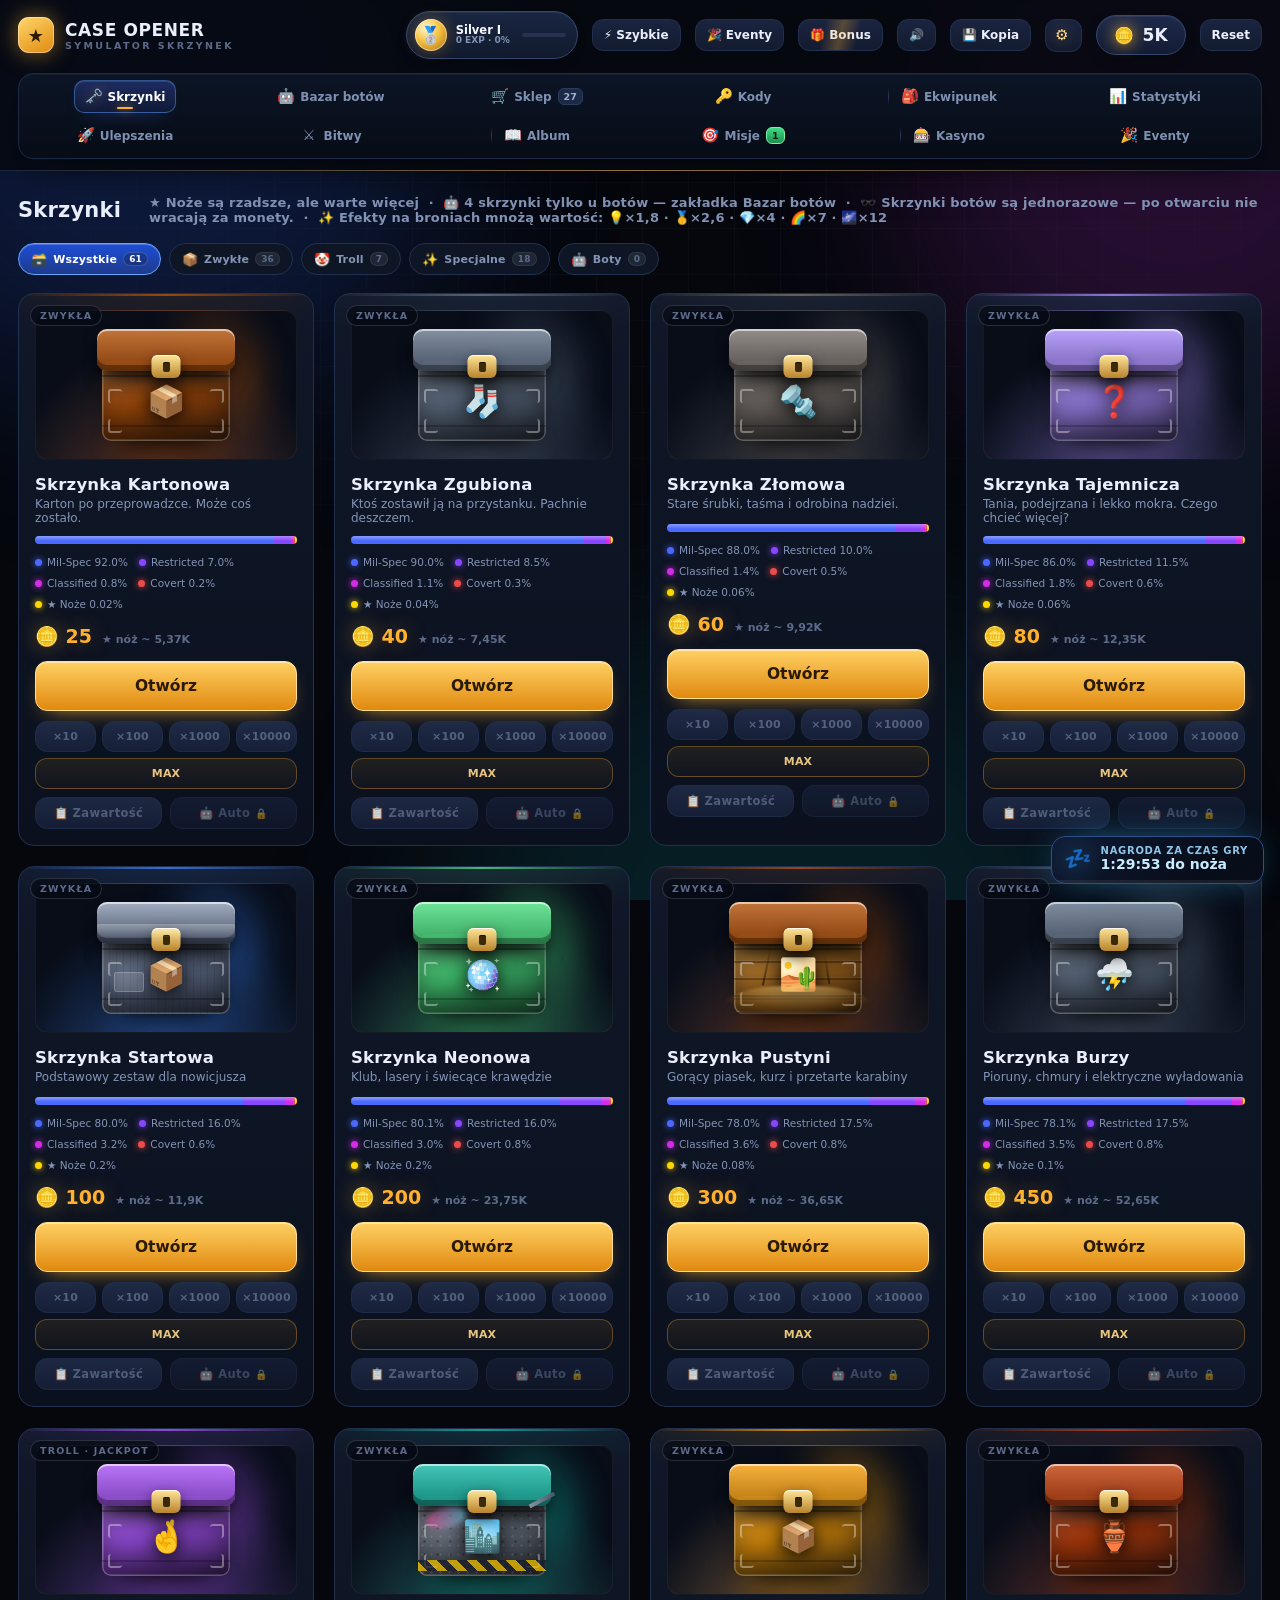
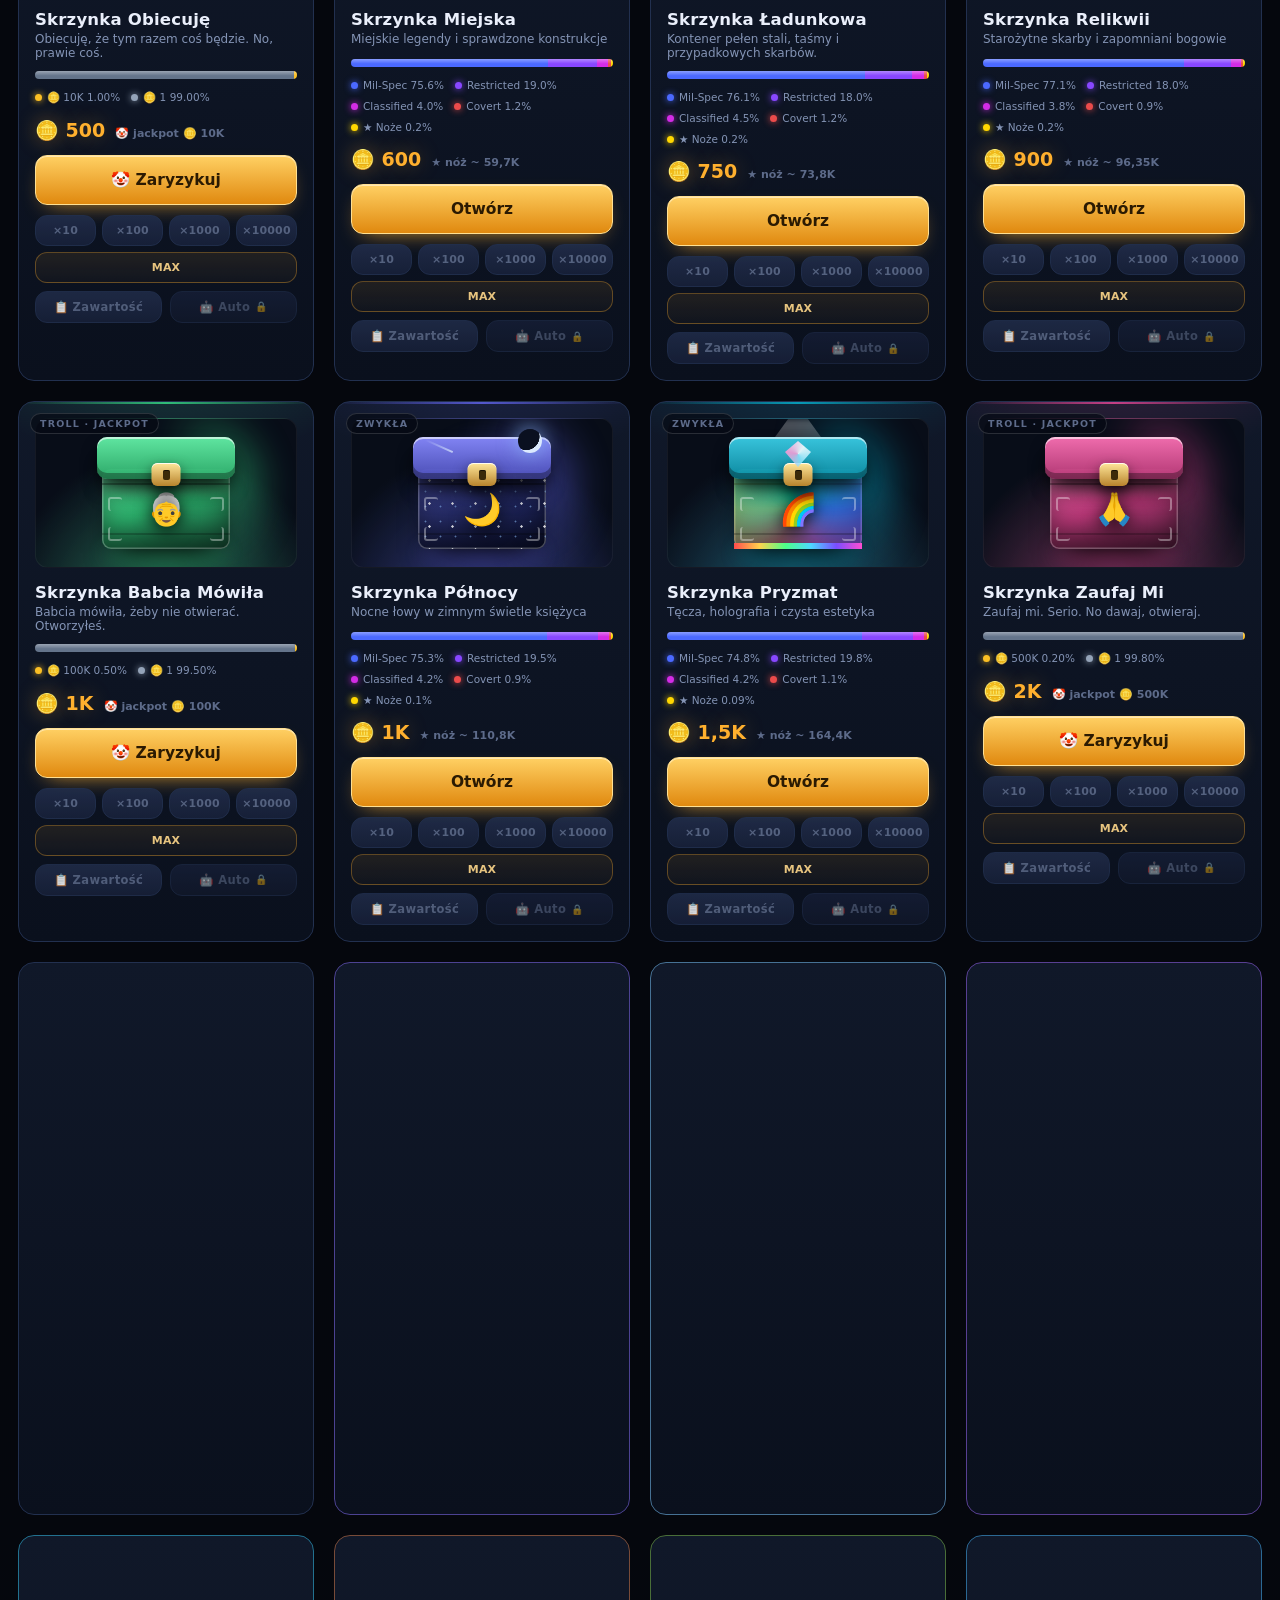
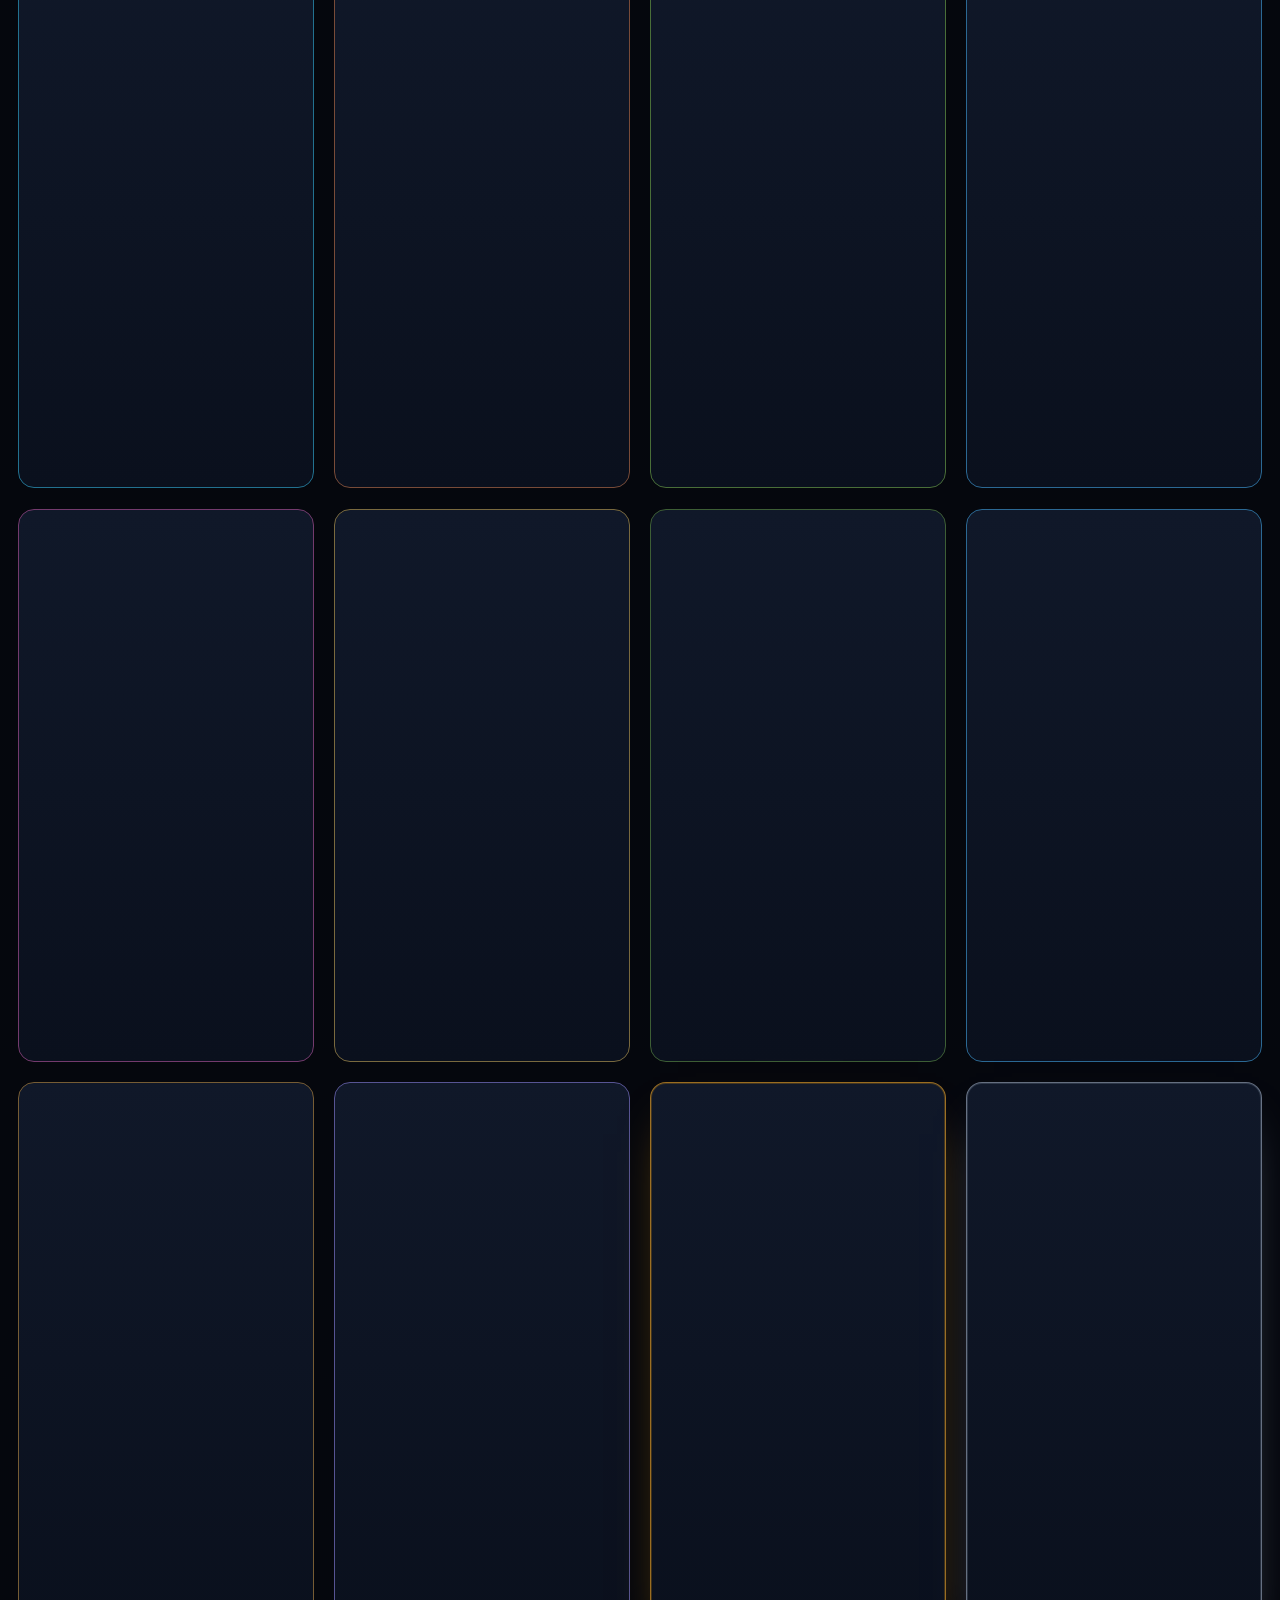
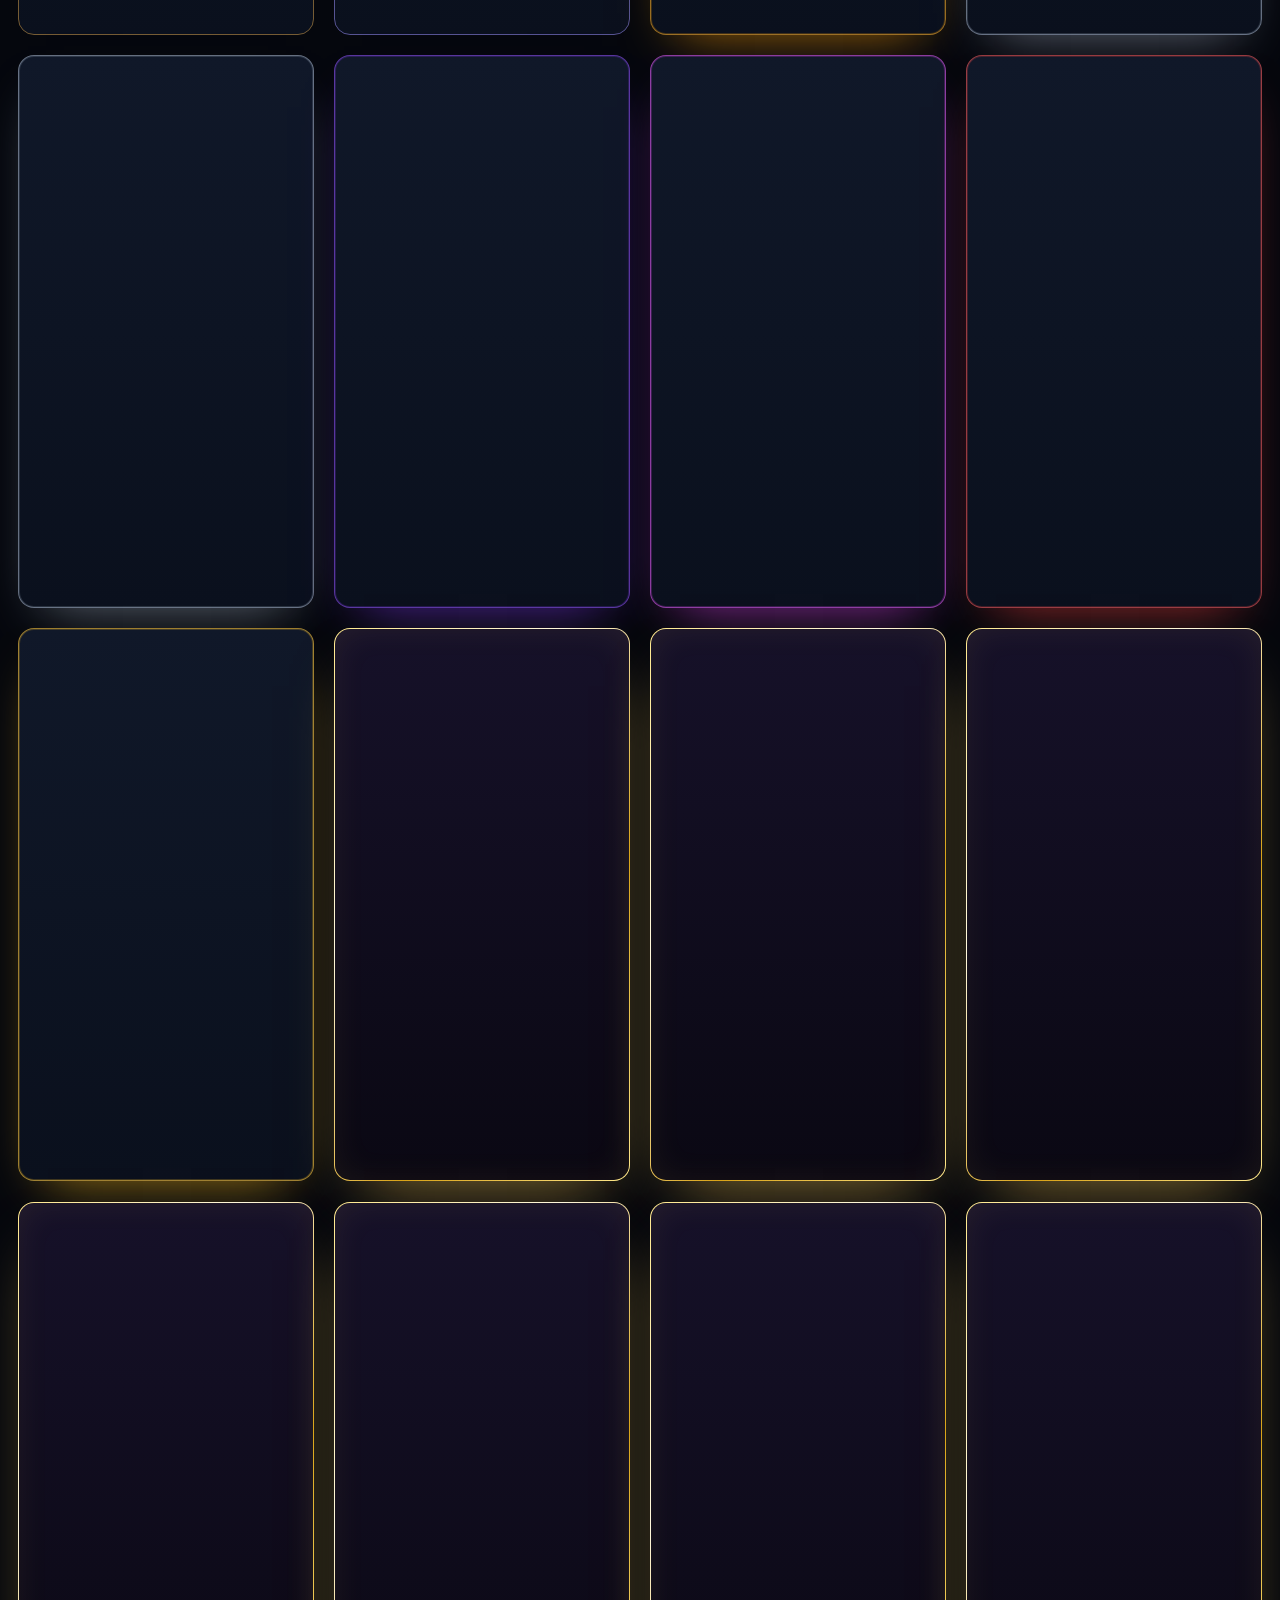
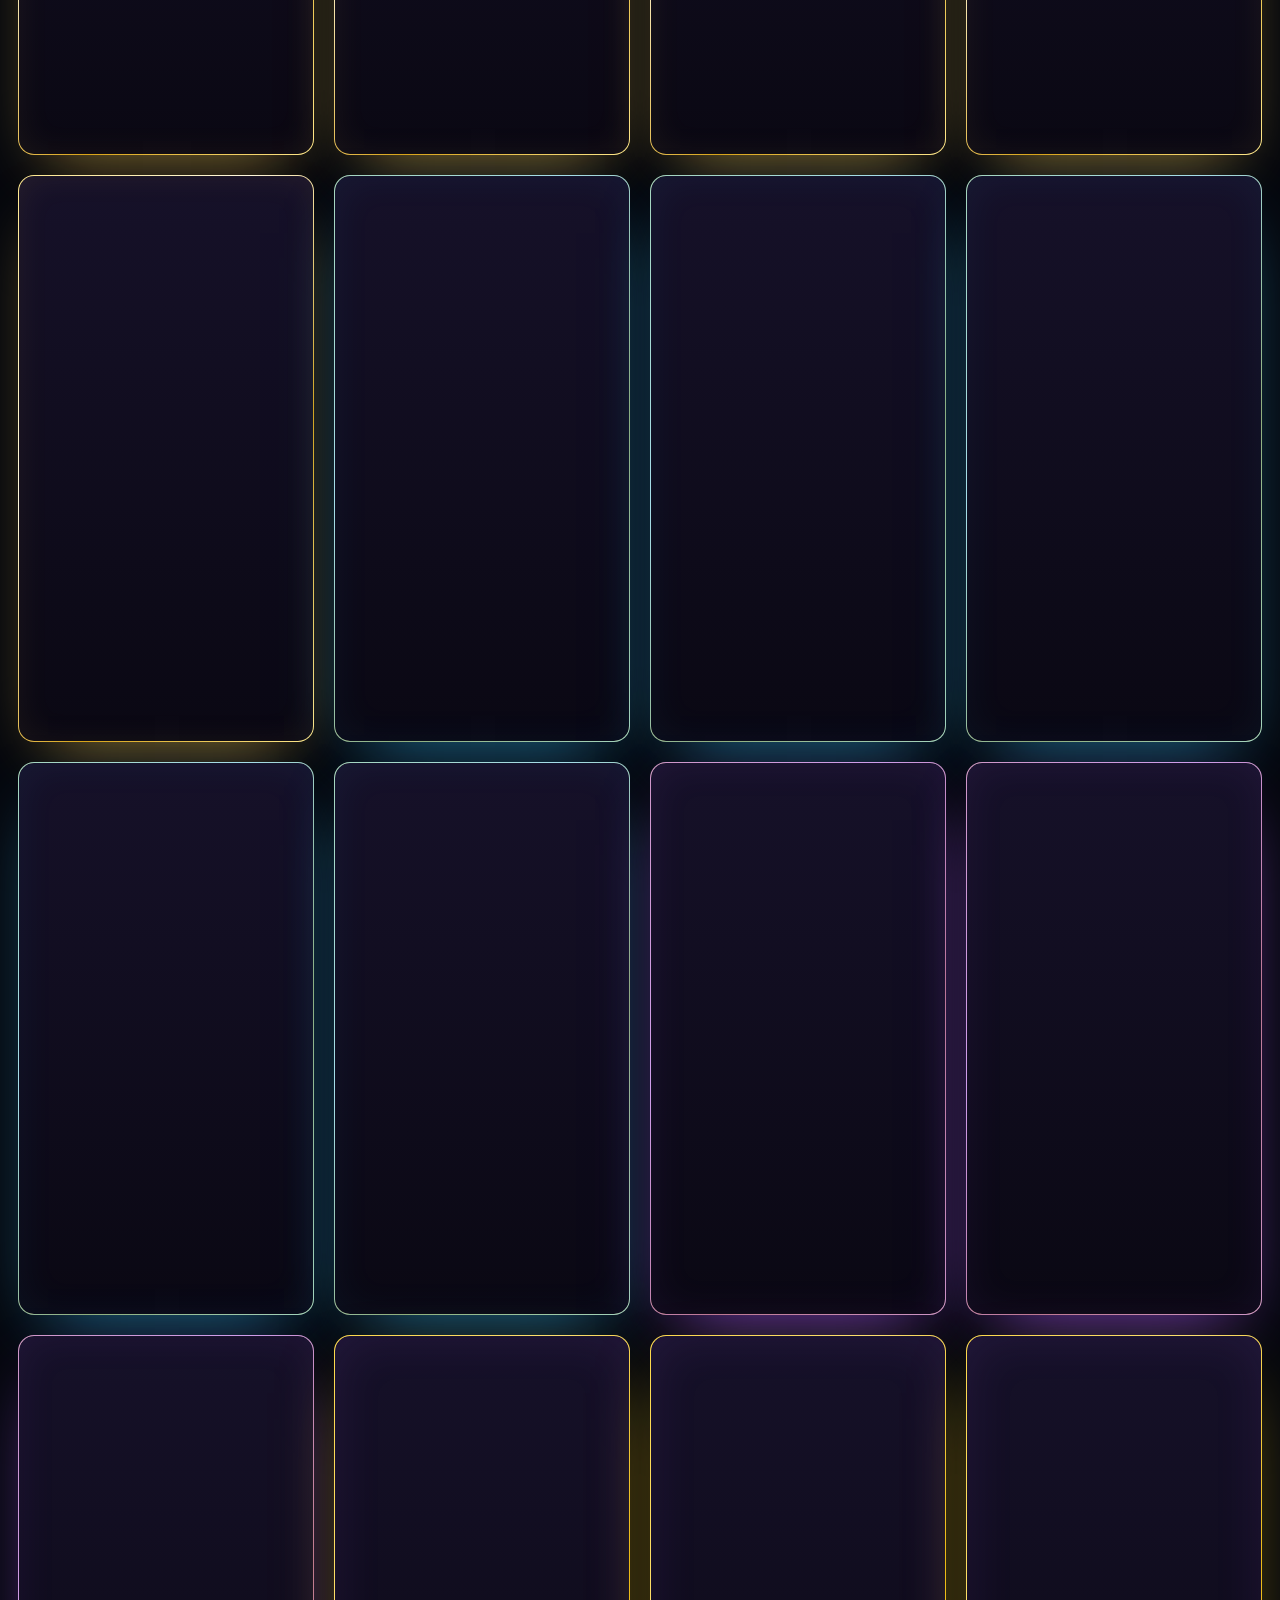
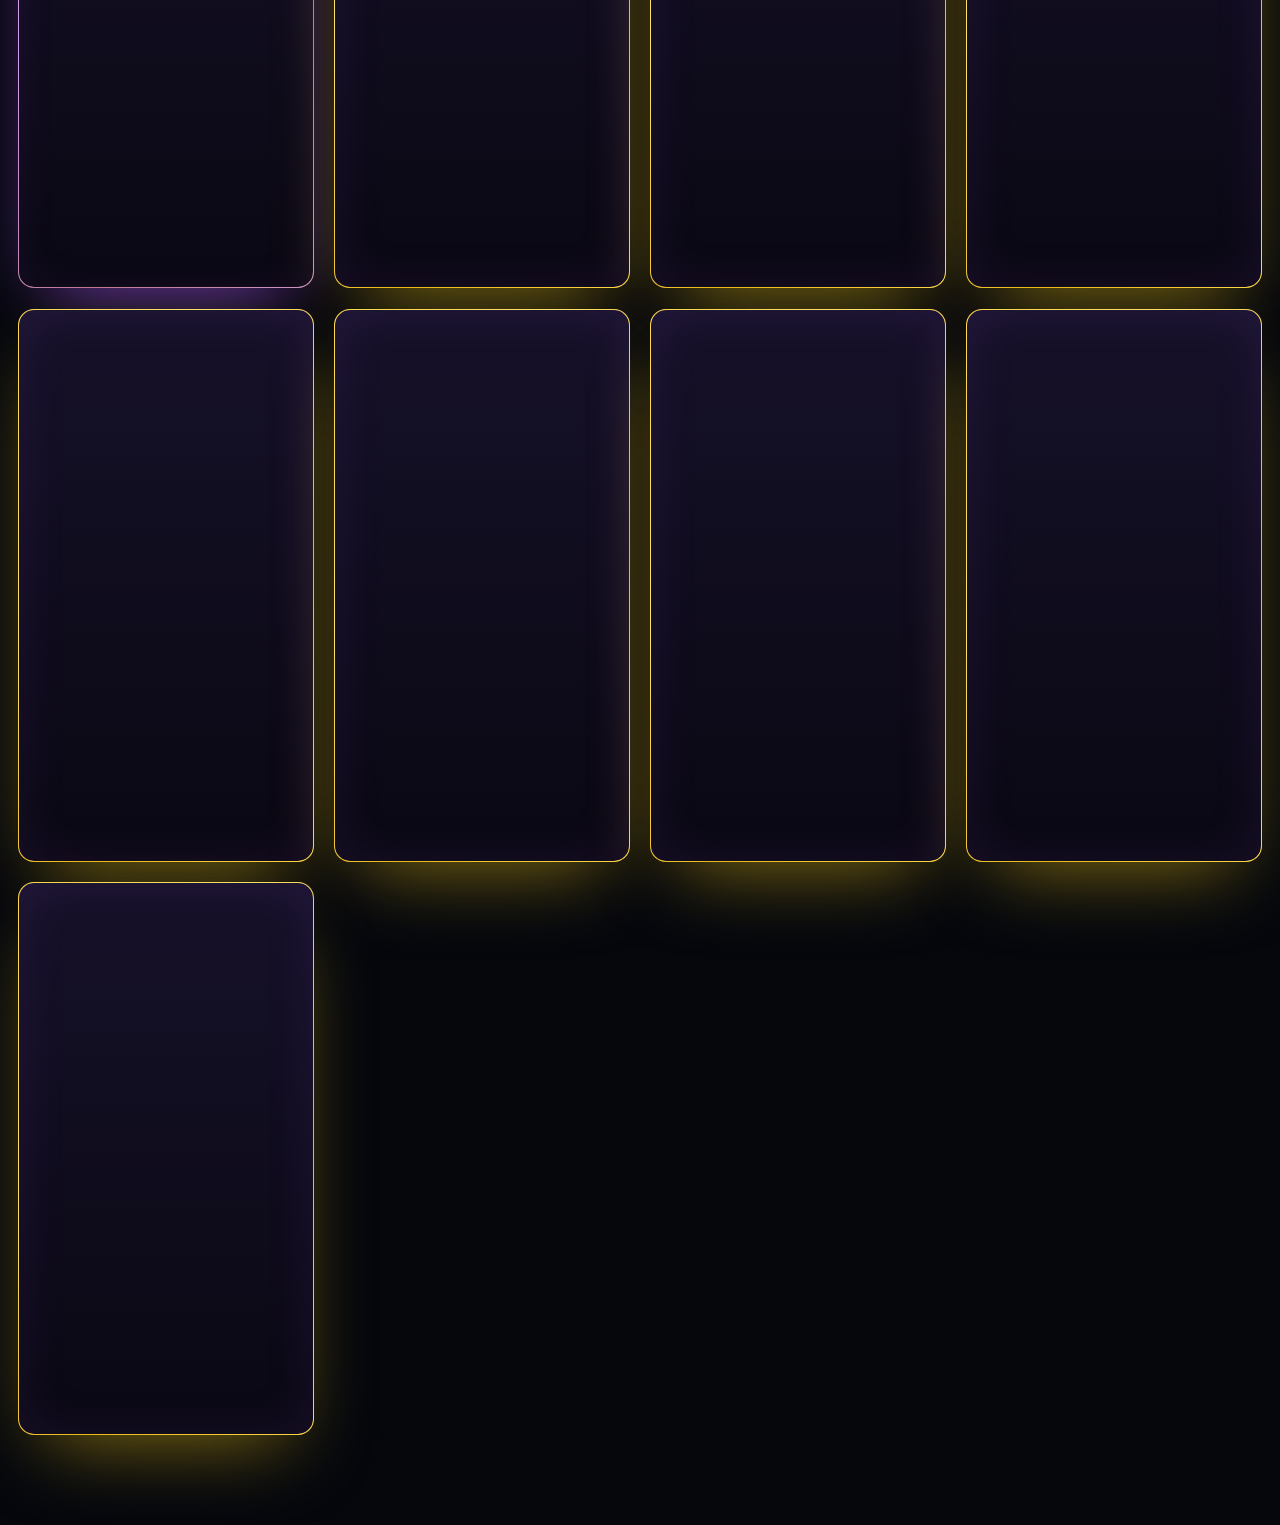
==== commit eff16ded: "Add files via upload" ====
--- a/skrzynki.html
+++ b/skrzynki.html
@@ -1,8056 +1,18 @@
-﻿<!DOCTYPE html>
-<html lang="pl">
-<head>
-<meta charset="utf-8">
-<meta name="description" content="Symulator otwierania skrzynek CS2 — bez prawdziwych pieniędzy. Otwieraj, kolekcjonuj, walcz z AI!">
-<meta name="theme-color" content="#05070d">
-<meta name="viewport" content="width=device-width, initial-scale=1">
-<title>Case Opener — symulator skrzynek CS2</title>
-<style>
-:root{
-  --bg:#05070d;
-  --panel:#0f1626;
-  --panel2:#16203a;
-  --line:#22304f;
-  --line2:#33456f;
-  --txt:#eaeffb;
-  --dim:#8494b5;
-  --dim2:#5d6b8a;
-  --acc:#ffb02e;
-  --acc2:#ff8a1e;
-  --mil:#4b69ff;
-  --res:#8847ff;
-  --cls:#d32ce6;
-  --cov:#eb4b4b;
-  --spe:#ffd700;
-  --ok:#38e08a;
-  --radius:16px;
-}
-*{box-sizing:border-box}
-html,body{margin:0;padding:0}
-body{
-  background:var(--bg);
-  color:var(--txt);
-  font-family:"Segoe UI",system-ui,-apple-system,Roboto,Arial,sans-serif;
-  min-height:100vh;overflow-x:hidden;
-  -webkit-font-smoothing:antialiased;
-}
-/* tło: siatka + kolorowe plamy */
-#bgfx{position:fixed;inset:0;z-index:0;pointer-events:none;overflow:hidden}
-#bgfx .grid{
-  position:absolute;inset:-2px;opacity:.05;
-  background-image:linear-gradient(rgba(255,255,255,.7) 1px,transparent 1px),
-                   linear-gradient(90deg,rgba(255,255,255,.7) 1px,transparent 1px);
-  background-size:46px 46px;
-  mask-image:radial-gradient(circle at 50% 0%,#000 0%,transparent 78%);
-}
-#bgfx .orb{position:absolute;border-radius:50%;filter:blur(90px);opacity:.36;will-change:auto}
-#bgfx .o1{width:620px;height:620px;left:-160px;top:-220px;background:#1d3b8a}
-#bgfx .o2{width:560px;height:560px;right:-180px;top:-140px;background:#6b1f7a;opacity:.32}
-#bgfx .o3{width:700px;height:700px;left:34%;bottom:-420px;background:#0e5a63;opacity:.27}
-/* drift1/2/3 keyframes usuniete — nieuzywane */
-#app{position:relative;z-index:1}
-
-button{font-family:inherit;cursor:pointer;border:0;background:none;color:inherit}
-::-webkit-scrollbar{width:10px;height:10px}
-::-webkit-scrollbar-track{background:#080c15}
-::-webkit-scrollbar-thumb{background:#26324f;border-radius:6px}
-::-webkit-scrollbar-thumb:hover{background:#3a4a75}
-
-/* ======================= TOPBAR ======================= */
-#topbar{
-  position:sticky;top:0;z-index:50;
-  display:flex;align-items:center;gap:14px;flex-wrap:wrap;
-  padding:11px 18px;
-  background:rgba(6,9,16,.9);
-  backdrop-filter:blur(8px) saturate(1.2);
-  border-bottom:1px solid rgba(51,69,111,.5);
-  box-shadow:0 12px 40px -22px #000;
-}
-#topbar::after{
-  content:"";position:absolute;left:0;right:0;bottom:-1px;height:1px;
-  background:linear-gradient(90deg,transparent,rgba(255,176,46,.55),transparent);
-}
-#logo{display:flex;align-items:center;gap:11px;font-weight:900;letter-spacing:.6px;font-size:17px}
-#logo .mark{
-  width:36px;height:36px;border-radius:11px;display:grid;place-items:center;font-size:18px;
-  background:linear-gradient(150deg,#ffd76a,#e0890f);color:#2a1a02;
-  box-shadow:0 0 22px rgba(255,176,46,.5),inset 0 0 0 1px rgba(255,255,255,.4);
-  animation:markPulse 3.6s ease-in-out infinite;
-}
-@keyframes markPulse{50%{box-shadow:0 0 34px rgba(255,176,46,.85),inset 0 0 0 1px rgba(255,255,255,.6)}}
-#logo small{display:block;font-size:9.5px;font-weight:700;color:var(--dim2);letter-spacing:2.4px}
-.spacer{flex:1}
-.balance{
-  display:flex;align-items:center;gap:9px;
-  padding:9px 17px;border-radius:999px;
-  background:linear-gradient(180deg,#1e2a4c,#131c33);
-  border:1px solid var(--line2);
-  font-variant-numeric:tabular-nums;font-weight:900;font-size:17px;
-  box-shadow:inset 0 1px 0 rgba(255,255,255,.07),0 6px 20px -12px #000;
-  transition:border-color .2s;
-}
-.balance .coin{font-size:16px;filter:drop-shadow(0 0 8px rgba(255,176,46,.9));animation:coinSpin 4s ease-in-out infinite}
-@keyframes coinSpin{0%,80%,100%{transform:rotateY(0)}90%{transform:rotateY(180deg)}}
-.balance.flash{animation:flashPulse .75s ease}
-.balance.down{border-color:#7a2c2c}
-@keyframes flashPulse{0%{box-shadow:0 0 0 0 rgba(255,176,46,.7)}100%{box-shadow:0 0 0 24px rgba(255,176,46,0)}}
-.tb-btn{
-  position:relative;overflow:hidden;
-  padding:8px 11px;border-radius:11px;font-weight:700;font-size:12px;
-  background:linear-gradient(180deg,#1a2440,#131b2f);
-  border:1px solid var(--line);color:var(--txt);
-  transition:.16s;
-}
-.tb-btn:hover:not(:disabled){background:linear-gradient(180deg,#243157,#1a2440);border-color:var(--line2);transform:translateY(-1px)}
-.tb-btn:active:not(:disabled){transform:translateY(0) scale(.98)}
-.tb-btn:disabled{opacity:.5;cursor:not-allowed}
-.tb-btn.on{background:linear-gradient(180deg,#2a3f2e,#1d2c22);border-color:#3f7a52;color:#a8f0c0}
-#bonusBtn.ready::after{
-  content:"";position:absolute;inset:0;
-  background:linear-gradient(105deg,transparent 30%,rgba(255,176,46,.28),transparent 70%);
-  animation:sheen 2.4s ease-in-out infinite;
-}
-@keyframes sheen{0%{transform:translateX(-110%)}60%,100%{transform:translateX(110%)}}
-#bonusBtn .cd{position:absolute;left:0;bottom:0;height:3px;background:linear-gradient(90deg,var(--acc2),var(--acc));transition:width .25s linear}
-.save-flag{
-  position:absolute;right:20px;top:calc(100% + 8px);z-index:60;
-  font-size:11.5px;font-weight:800;letter-spacing:.4px;color:var(--ok);
-  padding:7px 12px;border-radius:9px;border:1px solid #2c6b4c;background:#122a20;
-  box-shadow:0 12px 26px -14px #000;
-  opacity:0;transform:translateY(-6px);transition:opacity .25s,transform .25s;pointer-events:none;white-space:nowrap;
-}
-.save-flag.show{opacity:1;transform:none;animation:savePop .6s ease}
-.save-flag.rare{color:var(--spe);border-color:#7a5a10;background:#2a2008;box-shadow:0 0 20px -6px var(--spe)}
-@keyframes savePop{0%{transform:scale(.85)}55%{transform:scale(1.08)}100%{transform:none}}
-.rescue-banner{
-  position:fixed;left:50%;top:80px;z-index:120;
-  display:flex;align-items:center;gap:14px;max-width:min(92vw,520px);
-  padding:14px 20px;border-radius:16px;
-  background:linear-gradient(135deg,#3b2a06,#191204);
-  border:1px solid #b98a1e;
-  box-shadow:0 26px 64px -20px #000,0 0 44px -12px #ffb02e;
-  transform:translate(-50%,-26px) scale(.93);opacity:0;
-  transition:transform .42s cubic-bezier(.2,.9,.3,1.35),opacity .35s;
-  pointer-events:none;
-}
-.rescue-banner.show{transform:translate(-50%,0) scale(1);opacity:1}
-.rescue-banner .rb-icon{font-size:31px;line-height:1;filter:drop-shadow(0 0 12px #ffb02e);animation:rbPulse 1.4s ease-in-out infinite}
-@keyframes rbPulse{50%{transform:scale(1.18)}}
-.rescue-banner .rb-text{display:flex;flex-direction:column;gap:3px;line-height:1.35}
-.rescue-banner b{font-size:15px;letter-spacing:.8px;color:var(--acc2)}
-.rescue-banner .rb-sub{font-size:12.5px;color:var(--dim)}
-.rescue-banner .rb-amt{font-weight:800;font-size:13.5px;color:var(--ok)}
-
-/* -------- 🍀 plakietka aktywnej koniczyny (kompaktowa, fixed — nie rozpycha nagłówka) -------- */
-#cloverPill{
-  position:fixed;left:16px;bottom:16px;z-index:118;pointer-events:none;
-  display:none;align-items:center;gap:10px;overflow:hidden;
-  padding:8px 15px 10px 12px;border-radius:14px;
-  background:linear-gradient(135deg,#0e2d19,#061611 70%);
-  border:1px solid #2f7a45;
-  box-shadow:0 22px 54px -22px #000,0 0 38px -14px #45d06a;
-}
-#cloverPill.show{display:flex;animation:cloverIn .42s cubic-bezier(.2,1.3,.35,1)}
-@keyframes cloverIn{from{opacity:0;transform:translateY(16px) scale(.93)}to{opacity:1;transform:none}}
-#cloverPill .cp-ico{font-size:22px;line-height:1;filter:drop-shadow(0 0 13px rgba(69,208,106,.8));animation:cloverSpin 3.2s ease-in-out infinite}
-@keyframes cloverSpin{50%{transform:rotate(-15deg) scale(1.09)}}
-#cloverPill .cp-col{display:flex;flex-direction:column;gap:1px;line-height:1.12}
-#cloverPill .cp-t{font-size:10px;font-weight:900;letter-spacing:.7px;text-transform:uppercase;color:#8fdca8}
-#cloverPill .cp-time{font-size:15.5px;font-weight:900;color:#c9ffdd;font-variant-numeric:tabular-nums}
-#cloverPill .cp-bar{position:absolute;left:0;right:0;bottom:0;height:3px;background:rgba(255,255,255,.07)}
-#cloverPill .cp-bar i{display:block;height:100%;width:100%;background:linear-gradient(90deg,#45d06a,#a8f0c0);transition:width .25s linear}
-@media (max-width:760px){ #cloverPill{left:10px;bottom:10px;padding:7px 12px 9px 10px;gap:8px} #cloverPill .cp-time{font-size:14px} }
-/* -------- 💤 plakietka nagrody za czas gry -------- */
-#idlePill{
-  position:fixed;right:16px;bottom:16px;z-index:118;pointer-events:none;
-  display:none;align-items:center;gap:10px;overflow:hidden;
-  padding:8px 15px 10px 12px;border-radius:14px;
-  background:linear-gradient(135deg,#101a33,#080d1a 70%);
-  border:1px solid #2f4f8a;
-  box-shadow:0 22px 54px -22px #000,0 0 38px -14px #38bdf8;
-}
-#idlePill.show{display:flex;animation:cloverIn .42s cubic-bezier(.2,1.3,.35,1)}
-#idlePill .ip-ico{font-size:22px;line-height:1;filter:drop-shadow(0 0 13px rgba(56,189,248,.8));animation:cloverSpin 3.2s ease-in-out infinite}
-#idlePill .ip-col{display:flex;flex-direction:column;gap:1px;line-height:1.12}
-#idlePill .ip-t{font-size:10px;font-weight:900;letter-spacing:.7px;text-transform:uppercase;color:#8ec5e8}
-#idlePill .ip-time{font-size:14px;font-weight:900;color:#c9ecff;font-variant-numeric:tabular-nums}
-#idlePill .ip-bar{position:absolute;left:0;right:0;bottom:0;height:3px;background:rgba(255,255,255,.07)}
-#idlePill .ip-bar i{display:block;height:100%;width:0;background:linear-gradient(90deg,#38bdf8,#a855f7);transition:width .25s linear}
-@media (max-width:760px){ #idlePill{right:10px;bottom:10px;padding:7px 12px 9px 10px;gap:8px} #idlePill .ip-time{font-size:12.5px} #cloverPill{bottom:64px} }
-.tabs{display:flex;gap:5px;background:#0a1020;padding:5px;border-radius:13px;border:1px solid var(--line)}
-.tab{
-  position:relative;padding:8px 13px;border-radius:9px;font-weight:800;font-size:12.5px;color:var(--dim);
-  transition:.18s;
-}
-.tab:hover{color:var(--txt)}
-.tab.active{
-  background:linear-gradient(180deg,#2c3c66,#1d2846);color:#fff;
-  box-shadow:0 4px 14px -6px #000,inset 0 1px 0 rgba(255,255,255,.1);
-}
-.tab .cnt{
-  display:inline-block;min-width:19px;padding:0 6px;margin-left:7px;border-radius:9px;
-  background:#3b4c78;font-size:11px;line-height:17px;text-align:center;font-variant-numeric:tabular-nums;
-}
-.tab.active .cnt{background:var(--acc);color:#231502}
-@media (max-width:760px){
-  .tabs{flex-wrap:wrap}
-  .tab{flex:1 1 auto;padding:8px 10px;text-align:center}
-}
-
-/* ======================= LAYOUT ======================= */
-main{max-width:1380px;margin:0 auto;padding:24px 18px 90px}
-.view{display:none}
-.view.active{display:block;animation:viewIn .36s cubic-bezier(.2,.8,.3,1)}
-@keyframes viewIn{from{opacity:0;transform:translateY(12px)}to{opacity:1;transform:none}}
-.sec-title{display:flex;align-items:center;gap:14px;margin:0 0 18px;font-size:21px;font-weight:900;letter-spacing:.2px}
-.sec-title .line{flex:1;height:1px;background:linear-gradient(90deg,var(--line2),transparent)}
-.muted{color:var(--dim);font-size:13px}
-
-/* ======================= SKLEP ======================= */
-.case-grid{display:grid;grid-template-columns:repeat(auto-fill,minmax(268px,1fr));gap:20px}
-.up-grid{display:grid;grid-template-columns:repeat(auto-fill,minmax(310px,1fr));gap:18px}
-.up-card{
-  position:relative;overflow:hidden;display:flex;flex-direction:column;gap:12px;
-  padding:19px;border-radius:17px;
-  background:linear-gradient(165deg,#151d35,#0c1424);
-  border:1px solid var(--line);
-  box-shadow:0 18px 40px -26px #000;
-  animation:upIn .45s backwards;
-}
-@keyframes upIn{from{opacity:0;transform:translateY(16px) scale(.97)}}
-.up-card.maxed{border-color:#3f6b46;background:linear-gradient(165deg,#122a1c,#0b1a12)}
-.up-card.maxed::after{
-  content:"MAX";position:absolute;top:14px;right:-30px;padding:4px 36px;font-size:10px;font-weight:900;letter-spacing:1.4px;
-  background:linear-gradient(90deg,var(--ok),#7ee2a8);color:#04160c;transform:rotate(38deg);
-}
-.up-head{display:flex;align-items:center;gap:13px}
-.up-icon{
-  width:46px;height:46px;flex:none;display:grid;place-items:center;font-size:24px;
-  border-radius:13px;background:#0b1220;border:1px solid #26324e;
-  box-shadow:inset 0 1px 0 rgba(255,255,255,.06);
-}
-.up-name{font-weight:900;font-size:15.5px;letter-spacing:.2px}
-.up-sub{font-size:11.5px;color:var(--dim);font-weight:700}
-.up-desc{font-size:12.5px;color:var(--dim);line-height:1.55;min-height:38px}
-.up-lvl{display:flex;gap:5px}
-.up-lvl i{flex:1;height:8px;border-radius:99px;background:#1b2440;border:1px solid #26324e;transition:.3s}
-.up-lvl i.on{background:linear-gradient(90deg,var(--acc2),var(--acc));border-color:transparent;box-shadow:0 0 12px -3px var(--acc)}
-.up-lvl.many{gap:3px}
-.up-lvl.many i{height:6px;border-radius:99px}
-.up-effect{display:flex;align-items:center;gap:8px;font-size:12.5px;flex-wrap:wrap}
-.up-effect .cur{color:var(--ok);font-weight:800}
-.up-effect .arrow{color:var(--dim)}
-.up-effect .nx{color:var(--acc2);font-weight:800}
-.up-buy{display:flex;align-items:center;gap:12px;margin-top:auto;padding-top:4px}
-.up-price{font-weight:900;font-size:14.5px;color:var(--acc2);white-space:nowrap}
-.up-buy .btn{flex:1}
-.case-card{
-  position:relative;border-radius:var(--radius);padding:16px;
-  background:linear-gradient(180deg,#101829,#0a101d);
-  border:1px solid var(--line);overflow:hidden;
-  transition:transform .25s cubic-bezier(.2,.8,.3,1),box-shadow .25s,border-color .25s;
-  animation:cardIn .5s backwards cubic-bezier(.2,.8,.3,1);
-  content-visibility:auto;contain-intrinsic-size:auto 430px;
-}
-/* Po pierwszym narysowaniu sklepu karty nie odtwarzają już animacji wejścia. */
-#caseGrid.ready .case-card,
-#botGrid.ready .bot-card,
-#shopGrid.ready .bot-card,
-#eventGrid.ready .event-card,
-#fxEventGrid.ready .event-card,
-#packGrid.ready .pack-card,
-#codeShop.ready .code-card,
-#codeOwned.ready .code-card{animation:none}
-#invGrid .item-card{content-visibility:auto;contain-intrinsic-size:auto 280px}
-@keyframes cardIn{from{opacity:0;transform:translateY(20px) scale(.97)}to{opacity:1;transform:none}}
-.case-card::before{
-  content:"";position:absolute;inset:0;pointer-events:none;
-  background:radial-gradient(300px 160px at 50% -10%,var(--cc),transparent 72%);
-  opacity:.2;transition:opacity .3s;
-}
-.case-card:hover{transform:translateY(-6px);border-color:var(--line2);box-shadow:0 26px 50px -26px #000}
-.case-card:hover::before{opacity:.34}
-.case-card::after{
-  content:"";position:absolute;top:0;left:0;right:0;height:2px;
-  background:linear-gradient(90deg,transparent,var(--cc),transparent);opacity:.8;
-}
-
-.crate{position:relative;height:150px;border-radius:13px;display:grid;place-items:center;margin-bottom:15px;overflow:hidden;
-  background:radial-gradient(circle at 50% 130%,color-mix(in srgb,var(--cc) 55%,transparent),#080d18 70%);
-  border:1px solid rgba(255,255,255,.05);
-}
-.crate .halo{
-  position:absolute;width:190px;height:190px;border-radius:50%;
-  background:conic-gradient(from 0deg,transparent,var(--cc),transparent 42%);
-  filter:blur(19px);opacity:.45;animation:spin 12s linear infinite;
-}
-.crate .shine{
-  position:absolute;top:0;left:-70%;width:40%;height:100%;z-index:3;
-  background:linear-gradient(100deg,transparent,rgba(255,255,255,.14),transparent);
-  animation:shine 5.5s ease-in-out infinite;
-} 
-@keyframes shine{0%,72%{left:-70%}100%{left:140%}}
-
-/* Wydajność: dekoracyjne animacje działają tylko na karcie pod kursorem.
-   Na dotyku są zatrzymane — mniej pracy dla GPU przy długiej liście skrzynek. */
-@media (hover:hover){
-  .case-card:not(:hover) .crate *{animation-play-state:paused}
-  .case-card.opening .crate *{animation-play-state:running}
-}
-@media (hover:none), (pointer:coarse){
-  .case-card .crate *{animation-play-state:paused}
-  .case-card.opening .crate *{animation-play-state:running !important}
-}
-/* pseudo-3D skrzynia */
-.box3d{position:relative;width:132px;height:112px;perspective:620px;transition:transform .35s cubic-bezier(.2,.8,.3,1);z-index:2}
-.case-card:hover .box3d{transform:translateY(-7px) rotate(-1.5deg)}
-.box3d .body{
-  position:absolute;left:2px;bottom:0;width:128px;height:80px;border-radius:9px;
-  display:grid;place-items:center;overflow:hidden;
-  background:
-    linear-gradient(180deg,rgba(255,255,255,.22),rgba(255,255,255,0) 38%),
-    linear-gradient(158deg,color-mix(in srgb,var(--cc) 96%,#fff 16%) 0%,color-mix(in srgb,var(--cc) 78%,#000 22%) 46%,color-mix(in srgb,var(--cc) 42%,#05070d 78%) 100%);
-  box-shadow:inset 0 0 0 1.5px rgba(255,255,255,.26),inset 0 -16px 28px rgba(0,0,0,.5),0 18px 30px -14px #000;
-}
-.box3d .body::before{content:"";position:absolute;left:0;right:0;top:14px;height:2px;background:rgba(0,0,0,.3)}
-.box3d .body::after{content:"";position:absolute;left:0;right:0;bottom:14px;height:2px;background:rgba(0,0,0,.22)}
-.box3d .emblem{font-size:31px;line-height:1;z-index:4;filter:drop-shadow(0 3px 9px rgba(0,0,0,.95));transition:transform .3s}
-.case-card:hover .box3d .emblem{transform:scale(1.2)}
-.box3d .lid{
-  position:absolute;left:-3px;top:0;width:138px;height:42px;border-radius:10px;
-  background:linear-gradient(180deg,color-mix(in srgb,var(--cc) 97%,#fff 24%),color-mix(in srgb,var(--cc) 74%,#000 22%));
-  box-shadow:inset 0 2px 0 rgba(255,255,255,.6),inset 0 -6px 0 rgba(0,0,0,.32),
-             0 10px 18px -4px rgba(0,0,0,.85),0 20px 26px -14px #000;
-  transform-origin:50% 100%;transition:transform .38s cubic-bezier(.2,1.3,.4,1);
-}
-.case-card:hover .box3d .lid{transform:rotateX(-34deg) translateY(-8px)}
-.box3d .lock{
-  position:absolute;left:50%;top:26px;translate:-50% 0;width:29px;height:23px;border-radius:6px;z-index:5;
-  background:linear-gradient(180deg,#ffe79a,#b8832c);
-  box-shadow:inset 0 1px 0 rgba(255,255,255,.85),0 6px 14px rgba(0,0,0,.7);
-}
-.box3d .lock::after{content:"";position:absolute;left:50%;top:7px;translate:-50% 0;width:7px;height:10px;border-radius:2px;background:#3b2a09;box-shadow:inset 0 1px 0 rgba(0,0,0,.6)}
-.box3d .bracket{position:absolute;width:14px;height:14px;border:2.5px solid rgba(255,255,255,.36);border-radius:3px;z-index:3}
-.box3d .b1{left:8px;top:60px;border-right:0;border-bottom:0}
-.box3d .b2{right:8px;top:60px;border-left:0;border-bottom:0}
-.box3d .b3{left:8px;bottom:8px;border-right:0;border-top:0}
-.box3d .b4{right:8px;bottom:8px;border-left:0;border-top:0}
-.crate .glowfloor{
-  position:absolute;bottom:6px;left:50%;translate:-50% 0;width:120px;height:16px;border-radius:50%;
-  background:var(--cc);filter:blur(10px);opacity:.5;
-}
-/* otwieranie: wstrząs skrzynki */
-.case-card.opening .box3d{animation:crateShake .4s ease-in-out}
-@keyframes crateShake{
-  0%,100%{transform:translate(0,0) rotate(0)}
-  20%{transform:translate(-3px,-4px) rotate(-3deg)}
-  40%{transform:translate(4px,-2px) rotate(3deg)}
-  60%{transform:translate(-3px,-4px) rotate(-2deg)}
-  80%{transform:translate(3px,-1px) rotate(2deg)}
-}
-.case-card.opening .lid{transform:rotateX(-40deg) translateY(-10px)!important}
-
-/* =======================================================================
-   SKÓRKI SKRZYNEK — każda skrzynka ma inny materiał i inne dekoracje
-   Wzór materiału trzyma się w --pat, więc działa też na liście bitew.
-   ======================================================================= */
-.pat{position:absolute;inset:0;pointer-events:none;border-radius:inherit;
-  background-image:var(--pat,none);background-size:var(--pats,auto);opacity:var(--patop,0)}
-.crate .pat{z-index:0}
-/* dwie warstwy dekoracji: .back = za skrzynką (poświaty, skrzydła), .front = przed nią */
-.deko{position:absolute;left:50%;top:50%;width:132px;height:112px;margin:-56px 0 0 -66px;
-  pointer-events:none;z-index:6}
-.deko.back{z-index:1}
-.deko i{position:absolute;display:block;font-style:normal}
-
-/* --- materiały --- */
-[data-skin="start"]   {--pat:repeating-linear-gradient(90deg,rgba(0,0,0,.16) 0 1px,transparent 1px 7px);--patop:.55}
-[data-skin="sand"]    {--pat:repeating-linear-gradient(0deg,rgba(0,0,0,.34) 0 2px,rgba(255,255,255,.05) 2px 3px,transparent 3px 17px);--patop:.85}
-[data-skin="urban"]   {--pat:radial-gradient(rgba(255,255,255,.10) 1px,transparent 1.3px),radial-gradient(rgba(0,0,0,.30) 1px,transparent 1.3px);--pats:9px 9px,13px 13px;--patop:.9}
-[data-skin="midnight"]{--pat:radial-gradient(rgba(255,255,255,.9) .9px,transparent 1.5px),radial-gradient(rgba(147,197,253,.6) .7px,transparent 1.2px);--pats:23px 23px,15px 15px;--patop:.9}
-[data-skin="prism"]   {--pat:conic-gradient(from 210deg,#ff4d4d,#ffd24d,#4dff88,#4dd8ff,#7a4dff,#ff4dd2,#ff4d4d);--patop:.42}
-[data-skin="spectral"]{--pat:repeating-radial-gradient(circle at 50% 62%,rgba(255,255,255,.10) 0 5px,transparent 6px 17px);--patop:.75}
-[data-skin="toxic"]   {--pat:repeating-linear-gradient(45deg,rgba(0,0,0,.42) 0 6px,rgba(132,204,22,.16) 6px 12px);--patop:.85}
-[data-skin="chroma"]  {--pat:repeating-linear-gradient(90deg,rgba(255,255,255,.18) 0 1px,transparent 1px 5px);--patop:.85}
-[data-skin="frost"]   {--pat:repeating-linear-gradient(60deg,rgba(255,255,255,.18) 0 1px,transparent 1px 11px),repeating-linear-gradient(-60deg,rgba(255,255,255,.13) 0 1px,transparent 1px 11px);--patop:.9}
-[data-skin="dragon"]  {--pat:radial-gradient(circle at 50% 100%,rgba(255,255,255,.24) 0 5px,rgba(0,0,0,.30) 5px 6px,transparent 7px);--pats:15px 10px;--patop:.9}
-[data-skin="void"]    {--pat:radial-gradient(rgba(196,181,253,.9) .8px,transparent 1.4px);--pats:27px 27px;--patop:.85}
-[data-skin="volcano"] {--pat:repeating-linear-gradient(118deg,transparent 0 20px,rgba(255,110,10,.5) 20px 22px,transparent 22px 46px);--patop:.5}
-[data-skin="royal"]   {--pat:repeating-linear-gradient(45deg,rgba(255,235,150,.22) 0 2px,transparent 2px 12px),repeating-linear-gradient(-45deg,rgba(255,235,150,.16) 0 2px,transparent 2px 12px);--patop:.9}
-[data-skin="celestial"]{--pat:repeating-linear-gradient(22deg,rgba(255,255,255,.16) 0 3px,transparent 3px 20px),repeating-linear-gradient(-14deg,rgba(212,175,55,.14) 0 2px,transparent 2px 26px);--patop:.9}
-[data-skin="abyss"]   {--pat:radial-gradient(rgba(56,189,248,.8) .9px,transparent 1.6px),radial-gradient(circle at 50% 100%,rgba(255,255,255,.1) 0 5px,rgba(0,0,0,.3) 5px 6px,transparent 7px);--pats:21px 21px,15px 10px;--patop:.8}
-
-/* --- 📦 Startowa: karton + taśma i naklejka --- */
-[data-skin="start"] .body{background:linear-gradient(158deg,#8b98ad,#56617a 46%,#2c3444)}
-[data-skin="start"] .lid{background:linear-gradient(180deg,#a3aec1,#6b768c 60%,#3a4356)}
-[data-skin="start"] .deko.front i:nth-child(1){left:-3px;top:22px;width:138px;height:13px;border-radius:2px;
-  background:linear-gradient(180deg,rgba(255,255,255,.22),rgba(255,255,255,.06));border-top:1px solid rgba(255,255,255,.2)}
-[data-skin="start"] .deko.front i:nth-child(2){left:14px;top:70px;width:30px;height:20px;border-radius:3px;
-  background:rgba(255,255,255,.14);border:1px solid rgba(255,255,255,.2)}
-
-/* --- 🏜️ Pustynia: drewno, piach i pęknięcia --- */
-[data-skin="sand"] .body{background:linear-gradient(158deg,#d09a4e,#96601f 46%,#3d230a)}
-[data-skin="sand"] .deko.front i:nth-child(1){left:-16px;bottom:-10px;width:164px;height:38px;border-radius:50% 50% 10px 10px/100% 100% 10px 10px;
-  background:radial-gradient(70% 100% at 50% 0%,rgba(245,205,120,.6),rgba(160,105,30,.22) 62%,transparent 78%);filter:blur(1px)}
-[data-skin="sand"] .deko.front i:nth-child(2){left:34px;top:44px;width:2px;height:40px;transform:rotate(12deg);
-  background:linear-gradient(180deg,transparent,rgba(0,0,0,.55))}
-[data-skin="sand"] .deko.front i:nth-child(3){left:94px;top:52px;width:2px;height:30px;transform:rotate(-9deg);
-  background:linear-gradient(180deg,transparent,rgba(0,0,0,.5))}
-
-/* --- 🏙️ Miejska: beton, graffiti i taśma ostrzegawcza --- */
-[data-skin="urban"] .body{background:linear-gradient(158deg,#9aa3b2,#5c646f 46%,#2b3038)}
-[data-skin="urban"] .deko.front i:nth-child(1){left:2px;bottom:5px;width:128px;height:11px;opacity:.75;
-  background:repeating-linear-gradient(45deg,#f2c200 0 7px,#1b202b 7px 14px)}
-[data-skin="urban"] .deko.front i:nth-child(2){left:10px;top:44px;width:40px;height:20px;border-radius:60% 40% 55% 45%;
-  background:linear-gradient(90deg,#ff3d9a,#6ee7ff);opacity:.5;filter:blur(2.5px);transform:rotate(-8deg)}
-[data-skin="urban"] .deko.front i:nth-child(3){right:-8px;top:34px;width:28px;height:4px;transform:rotate(-28deg);
-  background:linear-gradient(90deg,#8a94a6,#4b5565)}
-
-/* --- 🌙 Północy: gwiazdy, księżyc i poświata --- */
-[data-skin="midnight"] .body{background:linear-gradient(158deg,#454b9e,#242a63 46%,#0a0f2e)}
-[data-skin="midnight"] .deko.back i:nth-child(1){left:50%;top:50%;width:150px;height:150px;margin:-75px 0 0 -75px;border-radius:50%;
-  background:radial-gradient(circle,rgba(99,102,241,.38),transparent 65%);filter:blur(6px)}
-[data-skin="midnight"] .deko.front i:nth-child(1){right:6px;top:-8px;width:24px;height:24px;border-radius:50%;
-  background:radial-gradient(circle at 34% 32%,#0a1020 0 58%,#dbeafe 60% 100%);box-shadow:0 0 18px 3px rgba(147,197,253,.5)}
-[data-skin="midnight"] .deko.front i:nth-child(2){left:8px;top:8px;width:30px;height:2px;opacity:.75;transform:rotate(24deg);
-  background:linear-gradient(90deg,transparent,#dbeafe)}
-
-/* --- 🌈 Pryzmat: holografia i rozszczepione światło --- */
-[data-skin="prism"] .body{filter:saturate(1.2)}
-[data-skin="prism"] .deko.back i:nth-child(1){left:50%;top:-18px;width:124px;height:72px;margin-left:-62px;filter:blur(3px);
-  background:linear-gradient(180deg,rgba(255,255,255,.3),transparent 72%);clip-path:polygon(42% 0,58% 0,100% 100%,0 100%)}
-[data-skin="prism"] .deko.front i:nth-child(1){left:2px;bottom:0;width:128px;height:6px;
-  background:linear-gradient(90deg,#ff4d4d,#ffd24d,#4dff88,#4dd8ff,#7a4dff,#ff4dd2)}
-[data-skin="prism"] .deko.front i:nth-child(2){left:50%;top:4px;width:26px;height:26px;margin-left:-13px;opacity:.85;
-  background:conic-gradient(from 40deg,#fff,#8ee7ff,#ff9ad5,#fff);clip-path:polygon(50% 0,100% 42%,50% 100%,0 42%);
-  filter:drop-shadow(0 0 8px rgba(255,255,255,.65))}
-
-/* --- 👻 Widmo: półprzezroczysty duch ze świecącymi oczami --- */
-[data-skin="spectral"] .body{background:linear-gradient(158deg,rgba(206,187,255,.4),rgba(124,92,204,.3) 46%,rgba(28,18,58,.55));
-  box-shadow:inset 0 0 0 1.5px rgba(233,213,255,.35),0 0 28px rgba(139,92,246,.45)}
-[data-skin="spectral"] .lid{background:linear-gradient(180deg,rgba(242,232,255,.6),rgba(150,120,220,.4))}
-[data-skin="spectral"] .deko.back i:nth-child(1){left:50%;top:50%;width:150px;height:150px;margin:-75px 0 0 -75px;border-radius:50%;
-  background:radial-gradient(circle,rgba(167,139,250,.35),transparent 66%);filter:blur(7px);animation:floaty 5s ease-in-out infinite}
-[data-skin="spectral"] .deko.front i:nth-child(1){left:20px;top:40px;width:7px;height:7px;border-radius:50%;background:#e9d5ff;
-  box-shadow:23px 0 0 #e9d5ff,0 0 14px 4px rgba(196,181,253,.75);animation:ghostEye 3.4s ease-in-out infinite}
-[data-skin="spectral"] .deko.front i:nth-child(2){left:20px;top:26px;width:66px;height:28px;border-radius:50%;filter:blur(7px);
-  background:radial-gradient(rgba(233,213,255,.3),transparent 70%);animation:floaty 4.2s ease-in-out infinite}
-
-/* --- ☣️ Toksyczna: wyciek kwasu i pasy ostrzegawcze --- */
-[data-skin="toxic"] .body{box-shadow:inset 0 0 0 1.5px rgba(163,230,53,.35),0 0 26px rgba(132,204,22,.4)}
-[data-skin="toxic"] .deko.front i:nth-child(1),
-[data-skin="toxic"] .deko.front i:nth-child(2),
-[data-skin="toxic"] .deko.front i:nth-child(3){top:50px;border-radius:0 0 7px 7px;
-  background:linear-gradient(180deg,#bef264,#4d7c0f);box-shadow:0 0 12px rgba(163,230,53,.65)}
-[data-skin="toxic"] .deko.front i:nth-child(1){left:18px;width:11px;height:16px}
-[data-skin="toxic"] .deko.front i:nth-child(2){left:40px;width:9px;height:24px;animation:dripGrow 3.4s ease-in-out infinite}
-[data-skin="toxic"] .deko.front i:nth-child(3){left:92px;width:10px;height:12px}
-[data-skin="toxic"] .deko.front i:nth-child(4){left:-8px;bottom:-6px;width:148px;height:22px;border-radius:50%;filter:blur(2px);
-  background:radial-gradient(60% 100% at 50% 0,rgba(163,230,53,.45),transparent 72%)}
-
-/* --- 💎 Chroma: polerowany metal z brylantem --- */
-[data-skin="chroma"] .body{background:linear-gradient(158deg,color-mix(in srgb,var(--cc) 88%,#fff) 0%,color-mix(in srgb,var(--cc) 52%,#12070f) 34%,#ffe6f6 50%,color-mix(in srgb,var(--cc) 62%,#000) 66%,color-mix(in srgb,var(--cc) 96%,#fff) 100%)}
-[data-skin="chroma"] .deko.front i:nth-child(1){right:4px;top:-12px;width:28px;height:28px;
-  background:conic-gradient(from 45deg,#fff,#9be7ff,#ff9ad5,#fff);clip-path:polygon(50% 0,100% 38%,50% 100%,0 38%);
-  filter:drop-shadow(0 0 9px rgba(255,255,255,.7))}
-[data-skin="chroma"] .deko.front i:nth-child(2){left:18px;top:76px;width:5px;height:5px;border-radius:50%;background:#fff;
-  box-shadow:0 0 10px 3px #fff,60px -36px 0 0 #fff,88px 6px 0 1px #fff;animation:twinkle 2.2s ease-in-out infinite}
-
-/* --- ❄️ Mrozu: lód i sople --- */
-[data-skin="frost"] .body{background:linear-gradient(158deg,rgba(255,255,255,.45),color-mix(in srgb,var(--cc) 62%,transparent) 44%,rgba(255,255,255,.14));
-  box-shadow:inset 0 0 0 1.5px rgba(255,255,255,.45),0 0 28px rgba(56,189,248,.45)}
-[data-skin="frost"] .lid{background:linear-gradient(180deg,#e6f6ff,#9ad9f5 60%,#4a9dc4)}
-[data-skin="frost"] .deko.front i{top:40px;background:linear-gradient(180deg,rgba(224,242,254,.95),rgba(125,211,252,.45));
-  clip-path:polygon(0 0,100% 0,50% 100%);box-shadow:0 0 10px rgba(186,230,253,.45)}
-[data-skin="frost"] .deko.front i:nth-child(1){left:4px;width:11px;height:24px}
-[data-skin="frost"] .deko.front i:nth-child(2){left:20px;width:9px;height:32px}
-[data-skin="frost"] .deko.front i:nth-child(3){left:100px;width:12px;height:26px}
-[data-skin="frost"] .deko.front i:nth-child(4){left:116px;width:8px;height:18px}
-[data-skin="frost"] .deko.front i:nth-child(5){left:62px;top:34px;width:0;height:0;border:0;clip-path:none;box-shadow:none;
-  background:none;animation:none}
-
-/* --- 🐉 Smoka: łuski, złoto i żar --- */
-[data-skin="dragon"] .body{background:linear-gradient(158deg,color-mix(in srgb,var(--cc) 92%,#fff 10%),color-mix(in srgb,var(--cc) 70%,#3a1a02) 48%,#2a1204)}
-[data-skin="dragon"] .lid{background:linear-gradient(180deg,#ffe08a,#f59e0b 45%,#8a4a05);
-  box-shadow:inset 0 2px 0 rgba(255,255,255,.55),inset 0 -6px 0 rgba(0,0,0,.35),0 10px 18px -4px rgba(0,0,0,.85)}
-[data-skin="dragon"] .body{box-shadow:inset 0 0 0 1.5px rgba(255,196,84,.35),0 0 26px rgba(245,158,11,.35)}
-[data-skin="dragon"] .deko.front i:nth-child(1),
-[data-skin="dragon"] .deko.front i:nth-child(2),
-[data-skin="dragon"] .deko.front i:nth-child(3){top:94px;width:5px;height:5px;border-radius:50%;
-  background:radial-gradient(#fff6c8,#f59e0b 60%,transparent 72%);box-shadow:0 0 10px 2px rgba(245,158,11,.8);
-  animation:emberUp 3.6s linear infinite}
-[data-skin="dragon"] .deko.front i:nth-child(1){left:24px}
-[data-skin="dragon"] .deko.front i:nth-child(2){left:100px;animation-delay:1.2s}
-[data-skin="dragon"] .deko.front i:nth-child(3){left:62px;animation-delay:2.4s}
-[data-skin="dragon"] .deko.front i:nth-child(4){left:0;top:28px;width:132px;height:26px;filter:blur(5px);
-  background:radial-gradient(60% 100% at 50% 60%,rgba(249,115,22,.55),transparent 72%);animation:glowPulse 2.8s ease-in-out infinite}
-
-/* --- 🌌 Pustki: wir wokół czarnej dziury --- */
-[data-skin="void"] .body{background:linear-gradient(158deg,#5b21b6,#2e1065 46%,#07040f)}
-[data-skin="void"] .deko.back i:nth-child(1){left:50%;top:50%;width:164px;height:164px;margin:-82px 0 0 -82px;border-radius:50%;filter:blur(3px);
-  background:conic-gradient(from 0deg,transparent 0 52%,rgba(167,139,250,.5) 70%,rgba(255,255,255,.85) 78%,rgba(167,139,250,.35) 84%,transparent 90%);
-  animation:spin 8s linear infinite}
-[data-skin="void"] .deko.back i:nth-child(2){left:50%;top:50%;width:130px;height:130px;margin:-65px 0 0 -65px;border-radius:50%;
-  background:radial-gradient(circle,rgba(76,29,149,.55),transparent 68%);filter:blur(5px)}
-[data-skin="void"] .deko.front i:nth-child(1),
-[data-skin="void"] .deko.front i:nth-child(2),
-[data-skin="void"] .deko.front i:nth-child(3){width:4px;height:4px;border-radius:50%;background:#ddd6fe;
-  box-shadow:0 0 10px 2px rgba(196,181,253,.9);animation:voidPulse 2.8s ease-in-out infinite}
-[data-skin="void"] .deko.front i:nth-child(1){left:22px;top:26px}
-[data-skin="void"] .deko.front i:nth-child(2){left:106px;top:34px;animation-delay:.9s}
-[data-skin="void"] .deko.front i:nth-child(3){left:64px;top:98px;animation-delay:1.7s}
-
-/* --- 🌋 Wulkanu: bazalt i żarzące się szczeliny --- */
-[data-skin="volcano"] .body{background:linear-gradient(158deg,#5a5a5a,#2f2f2f 46%,#0d0d0d)}
-[data-skin="volcano"] .lid{background:linear-gradient(180deg,#787878,#414141 60%,#1a1a1a)}
-[data-skin="volcano"] .deko.front i:nth-child(1){left:6px;top:34px;width:44px;height:74px;
-  background:linear-gradient(180deg,#ffd166,#ff5a00);
-  clip-path:polygon(52% 0,66% 20%,44% 38%,68% 56%,42% 74%,58% 100%,40% 100%,20% 74%,44% 56%,22% 38%,50% 20%,34% 0);
-  filter:blur(.5px) drop-shadow(0 0 9px rgba(255,90,0,.9));animation:lavaPulse 2.4s ease-in-out infinite}
-[data-skin="volcano"] .deko.front i:nth-child(2){right:4px;top:52px;width:38px;height:54px;opacity:.85;
-  background:linear-gradient(180deg,#ffd166,#ff3d00);
-  clip-path:polygon(52% 0,66% 20%,44% 38%,68% 56%,42% 74%,58% 100%,40% 100%,20% 74%,44% 56%,22% 38%,50% 20%,34% 0);
-  filter:blur(.5px) drop-shadow(0 0 9px rgba(255,90,0,.85));animation:lavaPulse 3.1s ease-in-out infinite}
-[data-skin="volcano"] .deko.front i:nth-child(3){left:56px;top:-8px;width:44px;height:44px;border-radius:50%;filter:blur(9px);
-  background:radial-gradient(rgba(205,195,185,.35),transparent 70%);animation:smokeUp 5.5s ease-in-out infinite}
-[data-skin="volcano"] .deko.front i:nth-child(4){left:70px;top:60px;width:5px;height:5px;border-radius:50%;
-  background:radial-gradient(#fff3c4,#ff6a00 60%,transparent 72%);box-shadow:0 0 10px 2px rgba(255,106,0,.8);
-  animation:emberUp 3.2s linear infinite}
-
-/* --- 👑 Królewska: skrzynia ze skarbem, aksamit i klejnoty --- */
-[data-skin="royal"] .lid{height:56px;border-radius:70px 70px 12px 12px;
-  background:linear-gradient(180deg,#fff2b8,#e6b422 55%,#a97a12);
-  box-shadow:inset 0 2px 0 rgba(255,255,255,.7),inset 0 -6px 0 rgba(0,0,0,.3),0 10px 18px -4px rgba(0,0,0,.85)}
-[data-skin="royal"] .lock{top:40px}
-[data-skin="royal"] .body{background:linear-gradient(158deg,#c1123f,#7d0f2c 46%,#3b0513);
-  box-shadow:inset 0 0 0 1.5px rgba(255,225,140,.8),0 18px 30px -14px #000}
-[data-skin="royal"] .deko.back i:nth-child(1){left:50%;top:50%;width:150px;height:150px;margin:-75px 0 0 -75px;border-radius:50%;
-  background:radial-gradient(circle,rgba(251,191,36,.35),transparent 66%);filter:blur(7px)}
-[data-skin="royal"] .deko.front i:nth-child(1){left:20px;top:94px;width:11px;height:11px;border-radius:50%;
-  background:radial-gradient(circle at 35% 30%,#fff,#e11d48 60%,#7f1d1d);
-  box-shadow:0 0 10px rgba(225,29,72,.8),34px -6px 0 -1px #22d3ee,68px 3px 0 -1px #e11d48,102px -4px 0 -1px #22d3ee}
-
-/* --- 🕊️ Niebios: marmur, aureola i skrzydła --- */
-[data-skin="celestial"] .body{background:linear-gradient(158deg,#ffffff,#eef2f8 40%,#c9d3e3 72%,#93a0b5);
-  box-shadow:inset 0 0 0 1.5px rgba(212,175,55,.7),0 0 30px rgba(226,232,240,.4)}
-[data-skin="celestial"] .lid{background:linear-gradient(180deg,#fffdf3,#f5dfa0 55%,#c9a63c)}
-[data-skin="celestial"] .emblem{filter:drop-shadow(0 3px 9px rgba(120,100,20,.6))}
-[data-skin="celestial"] .deko.back i:nth-child(1){left:50%;top:-28px;width:214px;height:164px;margin-left:-107px;filter:blur(2px);
-  background:linear-gradient(180deg,rgba(255,247,214,.32),transparent 72%);clip-path:polygon(36% 0,64% 0,100% 100%,0 100%)}
-[data-skin="celestial"] .deko.back i:nth-child(2){left:50%;top:-26px;width:76px;height:76px;margin-left:-38px;border-radius:50%;
-  border:3px solid rgba(255,236,170,.8);box-shadow:0 0 26px rgba(255,225,140,.8),inset 0 0 18px rgba(255,225,140,.5)}
-[data-skin="celestial"] .deko.back i:nth-child(3),
-[data-skin="celestial"] .deko.back i:nth-child(4){top:24px;width:62px;height:72px;
-  background:repeating-linear-gradient(115deg,rgba(255,255,255,.9) 0 3px,rgba(214,224,240,.4) 3px 8px);
-  border-radius:50% 50% 46% 46%/72% 72% 28% 28%;
-  filter:drop-shadow(0 0 8px rgba(255,255,255,.45))}
-[data-skin="celestial"] .deko.back i:nth-child(3){left:-24px;transform-origin:100% 30%;
-  mask-image:radial-gradient(90% 110% at 100% 42%,#000 42%,transparent 80%);
-  animation:wingFlapL 4.2s ease-in-out infinite}
-[data-skin="celestial"] .deko.back i:nth-child(4){right:-24px;transform-origin:0 30%;
-  mask-image:radial-gradient(90% 110% at 0% 42%,#000 42%,transparent 80%);
-  animation:wingFlap 4.2s ease-in-out infinite}
-[data-skin="celestial"] .deko.front i:nth-child(1){left:30px;top:-14px;width:8px;height:14px;
-  border-radius:50% 50% 50% 50%/60% 60% 40% 40%;background:rgba(255,255,255,.85);animation:featherFall 6s linear infinite}
-[data-skin="celestial"] .deko.front i:nth-child(2){left:96px;top:-14px;width:7px;height:12px;
-  border-radius:50% 50% 50% 50%/60% 60% 40% 40%;background:rgba(255,255,255,.7);animation:featherFall 7.4s linear infinite;animation-delay:2.2s}
-
-/* --- 🦑 Otchłani: macki, bańki i bioluminescencja --- */
-[data-skin="abyss"] .body{background:linear-gradient(158deg,#1e3a8a,#1b1246 46%,#05030f);
-  box-shadow:inset 0 0 0 1.5px rgba(56,189,248,.35),0 0 28px rgba(67,56,202,.6)}
-[data-skin="abyss"] .deko.back i:nth-child(1){left:50%;top:50%;width:160px;height:160px;margin:-80px 0 0 -80px;border-radius:50%;
-  background:radial-gradient(circle,rgba(56,189,248,.28),transparent 66%);filter:blur(8px);animation:glowPulse 4s ease-in-out infinite}
-[data-skin="abyss"] .deko.front i:nth-child(1),
-[data-skin="abyss"] .deko.front i:nth-child(2){top:58px;width:30px;height:60px;border-radius:50% 50% 44% 44%/60% 60% 40% 40%;
-  background-image:radial-gradient(rgba(125,211,252,.9) 1.3px,transparent 1.7px),linear-gradient(180deg,#4c1d95,#150a30);
-  background-size:9px 9px,auto;filter:drop-shadow(0 0 8px rgba(76,29,149,.85))}
-[data-skin="abyss"] .deko.front i:nth-child(1){left:-14px;animation:tentacleWave 4.4s ease-in-out infinite}
-[data-skin="abyss"] .deko.front i:nth-child(2){right:-14px;animation:tentacleWaveR 5.1s ease-in-out infinite}
-[data-skin="abyss"] .deko.front i:nth-child(3),
-[data-skin="abyss"] .deko.front i:nth-child(4){width:7px;height:7px;border-radius:50%;border:1px solid rgba(125,211,252,.7);
-  background:rgba(125,211,252,.18);animation:bubbleUp 5s linear infinite}
-[data-skin="abyss"] .deko.front i:nth-child(3){left:20px;top:96px}
-[data-skin="abyss"] .deko.front i:nth-child(4){left:104px;top:100px;animation-delay:2.4s}
-[data-skin="abyss"] .deko.front i:nth-child(5){left:46px;top:14px;width:6px;height:6px;border-radius:50%;background:#7dd3fc;
-  box-shadow:20px 0 0 #7dd3fc,0 0 12px 4px rgba(125,211,252,.7);animation:glowPulse 3.2s ease-in-out infinite}
-
-/* ======================= RANGI SKRZYNEK ======================= */
-.case-card.tier-rare{border-color:color-mix(in srgb,var(--cc) 40%,var(--line))}
-.case-card.tier-epic{
-  border-color:color-mix(in srgb,var(--cc) 55%,#fff 6%);
-  box-shadow:0 24px 50px -28px color-mix(in srgb,var(--cc) 70%,#000),inset 0 0 0 1px color-mix(in srgb,var(--cc) 22%,transparent);
-}
-.case-card.tier-epic::before{opacity:.3}
-.case-card.tier-epic::after{height:3px;opacity:1;
-  background:linear-gradient(90deg,transparent,var(--cc),#fff,var(--cc),transparent);
-  background-size:200% 100%;animation:aurora 6s linear infinite}
-.case-card.tier-legendary{
-  border:1px solid transparent;
-  background:linear-gradient(180deg,#161129,#0a0813) padding-box,
-             linear-gradient(125deg,#ffe98d,#fff8dd,#d9a418,#ffe98d) border-box;
-  box-shadow:0 28px 62px -30px rgba(255,206,84,.6),inset 0 0 34px rgba(255,206,84,.07);
-}
-.case-card.tier-legendary::after{height:3px;opacity:1;
-  background:linear-gradient(90deg,transparent,#ffe98d,#fffdf2,#ffe98d,transparent);
-  background-size:200% 100%;animation:aurora 4.5s linear infinite}
-.case-card.tier-epic .crate{box-shadow:inset 0 0 0 1px color-mix(in srgb,var(--cc) 32%,transparent)}
-.case-card.tier-legendary .crate{box-shadow:inset 0 0 0 1px rgba(255,206,84,.35),0 0 34px -8px rgba(255,206,84,.5)}
-.case-card.tier-epic .crate::after,
-.case-card.tier-legendary .crate::after{
-  content:"";position:absolute;inset:0;z-index:4;pointer-events:none;opacity:.5;
-  background-image:radial-gradient(rgba(255,255,255,.85) 1px,transparent 1.6px),
-                   radial-gradient(rgba(255,255,255,.5) .8px,transparent 1.3px);
-  background-size:42px 42px,26px 26px;animation:sparkFloat 7s linear infinite;
-}
-.case-card.tier-legendary .crate::before{
-  content:"";position:absolute;left:50%;top:50%;width:300px;height:300px;margin:-150px 0 0 -150px;z-index:1;
-  background:conic-gradient(from 0deg,transparent 0 9%,rgba(255,214,106,.2) 13%,transparent 19% 31%,rgba(255,240,190,.16) 36%,transparent 42% 56%,rgba(255,214,106,.18) 61%,transparent 67% 100%);
-  filter:blur(2px);animation:spin 24s linear infinite;
-}
-/* plakietka rangi */
-.case-tag{position:absolute;top:11px;left:11px;z-index:9;padding:4px 9px;border-radius:999px;
-  font-size:9.5px;font-weight:900;letter-spacing:1.2px;text-transform:uppercase;
-  background:rgba(7,11,20,.7);border:1px solid rgba(255,255,255,.14);color:var(--dim2)}
-.tier-rare .case-tag{color:#c7d2fe;border-color:rgba(129,140,248,.45);background:rgba(28,25,70,.72)}
-.tier-epic .case-tag{color:#fde68a;border-color:rgba(251,191,36,.5);
-  background:linear-gradient(180deg,rgba(76,29,149,.85),rgba(28,10,58,.85));box-shadow:0 0 18px -4px #a855f7}
-.tier-legendary .case-tag{color:#3b2600;border-color:#fff6d0;
-  background:linear-gradient(180deg,#fff3c4,#e0a91a);box-shadow:0 0 22px -4px #ffd76a}
-.case-card.secret{border:1px solid transparent;background:linear-gradient(180deg,#0a0614,#05030a) padding-box,linear-gradient(125deg,#7c3aed,#a855f7,#3b0764,#7c3aed) border-box;box-shadow:0 28px 62px -30px rgba(124,58,237,.7),inset 0 0 34px rgba(124,58,237,.1)}
-.case-card.secret .case-tag{color:#e9d5ff;border-color:#c4b5fd;background:linear-gradient(180deg,#3b0764,#1e0a3c);box-shadow:0 0 22px -4px #a855f7}
-.case-card.secret .crate{box-shadow:inset 0 0 0 1px rgba(168,85,247,.4),0 0 34px -8px rgba(168,85,247,.6)}
-.ach-grid{display:grid;grid-template-columns:repeat(auto-fill,minmax(230px,1fr));gap:10px;margin-bottom:24px}
-.ach-card{display:flex;gap:11px;padding:12px 13px;border-radius:13px;
-  background:linear-gradient(180deg,#121a2c,#0a101c);border:1px solid var(--line);
-  transition:border-color .25s,box-shadow .25s,opacity .25s;position:relative;overflow:hidden;
-  animation:cardIn .4s backwards cubic-bezier(.2,.8,.3,1)}
-.ach-card.locked{opacity:.5;filter:grayscale(.55)}
-.ach-card.unlocked{border-color:rgba(255,206,84,.45);box-shadow:0 0 26px -14px rgba(255,206,84,.5)}
-.ach-ico{font-size:26px;line-height:1;flex:none;filter:drop-shadow(0 0 10px rgba(255,255,255,.2))}
-.ach-body{flex:1;min-width:0;display:flex;flex-direction:column;gap:3px}
-.ach-name{font-size:13px;font-weight:800;color:var(--txt);line-height:1.2}
-.ach-desc{font-size:11px;color:var(--dim);line-height:1.35}
-.ach-prog{height:5px;border-radius:99px;background:#070b14;overflow:hidden;margin-top:4px}
-.ach-prog>i{display:block;height:100%;border-radius:99px;background:linear-gradient(90deg,#ffd166,#ff8a3d)}
-.ach-rew{font-size:10.5px;font-weight:800;color:#ffd9a8;margin-top:2px}
-.ach-card.unlocked .ach-rew{color:#8ef0b0}
-.ach-badge{position:absolute;top:8px;right:10px;font-size:9px;font-weight:900;letter-spacing:.08em;
-  padding:2px 7px;border-radius:99px;background:rgba(255,206,84,.18);color:#ffd9a8;border:1px solid rgba(255,206,84,.45)}
-.ach-card.locked .ach-badge{background:rgba(255,255,255,.06);color:var(--dim);border-color:var(--line)}
-.cos-grid{display:grid;grid-template-columns:repeat(auto-fill,minmax(230px,1fr));gap:10px;margin-bottom:24px}
-.cos-card{display:flex;gap:11px;padding:12px 13px;border-radius:13px;
-  background:linear-gradient(180deg,#121a2c,#0a101c);border:1px solid var(--line);
-  transition:border-color .25s,box-shadow .25s;position:relative;overflow:hidden;
-  animation:cardIn .4s backwards cubic-bezier(.2,.8,.3,1)}
-.cos-card.locked{opacity:.5;filter:grayscale(.55)}
-.cos-card.owned{border-color:rgba(56,224,138,.4)}
-.cos-ico{font-size:26px;line-height:1;flex:none;filter:drop-shadow(0 0 10px rgba(255,255,255,.2))}
-.cos-body{flex:1;min-width:0;display:flex;flex-direction:column;gap:3px}
-.cos-name{font-size:13px;font-weight:800;color:var(--txt);line-height:1.2}
-.cos-desc{font-size:11px;color:var(--dim);line-height:1.35}
-.cos-rew{font-size:10.5px;font-weight:800;color:#ffd9a8;margin-top:2px}
-.cos-card.owned .cos-rew{color:#8ef0b0}
-.cos-btn{margin-top:6px}
-.boss-btn{background:linear-gradient(180deg,#7f1d1d,#450a0a);border-color:#ef4444;color:#fecaca}
-.boss-btn:hover{background:linear-gradient(180deg,#991b1b,#7f1d1d)}
-.koh-btn{background:linear-gradient(180deg,#7c2d12,#431407);border-color:#fb923c;color:#fed7aa}
-.koh-btn:hover{background:linear-gradient(180deg,#9a3412,#7c2d12)}
-
-/* ta sama skórka na liście wyboru w bitwach */
-.bch .pat{z-index:0;border-radius:11px;opacity:calc(var(--patop,0) * .8)}
-.bch .bch-ico,.bch .bch-nm,.bch .bch-pr{position:relative;z-index:1}
-.bch.tier-epic{border-color:color-mix(in srgb,var(--cc) 45%,var(--line))}
-.bch.tier-legendary{border-color:rgba(255,206,84,.5)}
-
-@keyframes floaty{0%,100%{transform:translateY(0)}50%{transform:translateY(-6px)}}
-@keyframes ghostEye{0%,100%{opacity:.6}50%{opacity:1}}
-@keyframes twinkle{0%,100%{opacity:.35}50%{opacity:1}}
-@keyframes glowPulse{0%,100%{opacity:.55}50%{opacity:1}}
-@keyframes lavaPulse{0%,100%{opacity:.75}50%{opacity:1}}
-@keyframes dripGrow{0%,100%{height:18px}50%{height:28px}}
-@keyframes emberUp{0%{transform:translateY(8px) scale(.7);opacity:0}25%{opacity:1}100%{transform:translateY(-46px) scale(.25);opacity:0}}
-@keyframes smokeUp{0%,100%{transform:translateY(6px) scale(.9);opacity:.22}50%{transform:translateY(-14px) scale(1.25);opacity:.5}}
-@keyframes bubbleUp{0%{transform:translateY(20px) scale(.6);opacity:0}20%{opacity:.9}100%{transform:translateY(-56px) scale(1);opacity:0}}
-@keyframes voidPulse{0%,100%{opacity:.15;transform:scale(.5)}50%{opacity:.95;transform:scale(1)}}
-@keyframes wingFlap{0%,100%{transform:rotate(5deg)}50%{transform:rotate(-6deg)}}
-@keyframes wingFlapL{0%,100%{transform:rotate(-5deg)}50%{transform:rotate(6deg)}}
-@keyframes featherFall{0%{transform:translate(0,-18px) rotate(0);opacity:0}15%{opacity:.9}
-  100%{transform:translate(-16px,80px) rotate(220deg);opacity:0}}
-@keyframes tentacleWave{0%,100%{transform:rotate(-14deg)}50%{transform:rotate(-5deg)}}
-@keyframes tentacleWaveR{0%,100%{transform:scaleX(-1) rotate(-14deg)}50%{transform:scaleX(-1) rotate(-5deg)}}
-@keyframes sparkFloat{from{background-position:0 0,0 0}to{background-position:0 -84px,0 52px}}
-@keyframes aurora{from{background-position:0% 50%}to{background-position:200% 50%}}
-
-.case-name{font-weight:900;font-size:16.5px;margin-bottom:3px;letter-spacing:.2px}
-.case-sub{font-size:12px;color:var(--dim);margin-bottom:11px;min-height:16px}
-.odds{display:flex;height:8px;border-radius:5px;overflow:hidden;margin-bottom:11px;background:#070b14;box-shadow:inset 0 0 0 1px rgba(255,255,255,.05)}
-.odds i{position:relative;height:100%;transition:flex-grow .4s}
-.odds i::after{content:"";position:absolute;inset:0;background:linear-gradient(180deg,rgba(255,255,255,.35),transparent 60%)}
-.odds-legend{display:flex;flex-wrap:wrap;gap:5px 11px;font-size:10.5px;color:var(--dim);margin-bottom:13px;line-height:1.5}
-.odds-legend span{display:flex;align-items:center;gap:5px}
-.dot{width:7px;height:7px;border-radius:50%;display:inline-block;box-shadow:0 0 7px currentColor}
-.price-row{display:flex;align-items:baseline;gap:10px;margin-bottom:13px;flex-wrap:wrap}
-.price{font-weight:900;font-size:19px;color:var(--acc);font-variant-numeric:tabular-nums;text-shadow:0 0 20px rgba(255,176,46,.35)}
-.price-target{font-size:11px;color:var(--dim2);font-weight:700}
-.btn-row{display:flex;gap:8px;flex-wrap:wrap}
-/* "Zawartość" — mały, pełnej szerokości pasek pod spodem, żeby nie zabierał
-   miejsca przyciskowi "Otwórz" (wyższa specyficzność niż .btn.ghost) */
-.btn.ghost.loot-btn{flex:1 1 100%;padding:8px 10px;font-size:11.5px;letter-spacing:.4px;
-  font-weight:800;color:var(--dim2);opacity:.85}
-.btn.ghost.loot-btn:hover{color:var(--txt);opacity:1}
-/* "Otwórz" — większy i zawsze z miejscem na napis */
-.btn.open-btn{flex:1 1 auto;min-width:0;padding:15px 16px;font-size:15.5px}
-.btn{
-  position:relative;overflow:hidden;
-  flex:1;padding:12px 12px;border-radius:12px;font-weight:900;font-size:13.5px;
-  background:linear-gradient(180deg,#212d4a,#18213a);border:1px solid var(--line);
-  transition:.15s;white-space:nowrap;
-}
-.btn:hover:not(:disabled){background:linear-gradient(180deg,#2b3a60,#212d4a);transform:translateY(-2px);border-color:var(--line2)}
-.btn:active:not(:disabled){transform:translateY(0) scale(.985)}
-.btn:disabled{opacity:.38;cursor:not-allowed}
-.btn.primary{
-  background:linear-gradient(180deg,#ffd063,#e0890f);color:#2b1a02;border-color:#ffe093;
-  box-shadow:0 8px 22px -12px var(--acc),inset 0 1px 0 rgba(255,255,255,.5);
-}
-.btn.primary:hover:not(:disabled){filter:brightness(1.09);box-shadow:0 12px 26px -12px var(--acc),inset 0 1px 0 rgba(255,255,255,.6)}
-.btn.gold{background:linear-gradient(180deg,#ffe98d,#d9a418);color:#2b1a02;border-color:#fff0b8;box-shadow:0 8px 22px -12px #d9a418,inset 0 1px 0 rgba(255,255,255,.6)}
-.btn.ghost{flex:0 0 auto;padding:12px 15px;font-size:15px;font-weight:900;color:var(--dim);letter-spacing:.5px}
-.btn.ghost:hover{color:var(--txt)}
-
-/* ======================= KARTY PRZEDMIOTÓW ======================= */
-.item-card{
-  position:relative;border-radius:13px;overflow:hidden;
-  background:linear-gradient(180deg,#121a2c,#0a101c);
-  border:1px solid var(--line);
-  box-shadow:inset 0 1px 0 rgba(255,255,255,.05);
-  transition:transform .2s cubic-bezier(.2,.8,.3,1),box-shadow .2s,border-color .2s;
-}
-.item-card::before{
-  content:"";position:absolute;inset:0;pointer-events:none;
-  background:radial-gradient(240px 130px at 50% -8%,var(--c),transparent 70%);
-  opacity:.24;transition:opacity .25s;
-}
-.item-card::after{
-  content:"";position:absolute;left:0;right:0;bottom:0;height:3px;
-  background:linear-gradient(90deg,transparent,var(--c),transparent);
-}
-.item-card:hover{transform:translateY(-5px) scale(1.012);border-color:color-mix(in srgb,var(--c) 55%,transparent);
-  box-shadow:0 20px 36px -20px var(--c),0 0 0 1px color-mix(in srgb,var(--c) 30%,transparent)}
-.item-card:hover::before{opacity:.4}
-.item-art{position:relative;height:92px;display:flex;align-items:center;justify-content:center;padding:8px 10px 0}
-.item-art svg{width:100%;height:auto;max-height:100%;display:block;overflow:visible;filter:drop-shadow(0 5px 8px rgba(0,0,0,.55))}
-.item-body{padding:0 11px 12px;position:relative}
-.item-weapon{font-size:10.5px;color:var(--dim);letter-spacing:.7px;text-transform:uppercase;font-weight:700}
-.item-skin{font-size:14px;font-weight:900;margin:2px 0 9px;line-height:1.15;
-  white-space:nowrap;overflow:hidden;text-overflow:ellipsis}
-.item-foot{display:flex;align-items:center;justify-content:space-between;gap:6px}
-.item-tier{
-  font-size:9.5px;font-weight:900;letter-spacing:.7px;text-transform:uppercase;
-  padding:3px 8px;border-radius:6px;
-  color:var(--c);background:color-mix(in srgb,var(--c) 18%,transparent);
-  border:1px solid color-mix(in srgb,var(--c) 35%,transparent);
-  white-space:nowrap;
-}
-.item-price{font-weight:900;font-size:13px;color:var(--acc);font-variant-numeric:tabular-nums;white-space:nowrap}
-.item-card.sold{opacity:.28;filter:grayscale(1) blur(1px);transform:scale(.96)}
-.star{position:absolute;top:8px;right:9px;font-size:15px;color:var(--spe);z-index:3;
-  filter:drop-shadow(0 0 8px rgba(255,215,0,1));animation:starTwinkle 1.8s ease-in-out infinite}
-@keyframes starTwinkle{50%{transform:scale(1.2) rotate(12deg);filter:drop-shadow(0 0 14px rgba(255,215,0,1))}}
-.item-card.tier-special{border-color:rgba(255,215,0,.45)}
-.item-card.tier-special::before{opacity:.4}
-/* ✦ relikty — najrzadsze przedmioty w grze, tylko z bazaru botów */
-.item-card.tier-relic{border-color:rgba(255,236,170,.7);
-  box-shadow:0 0 0 1px rgba(255,236,170,.22),0 18px 38px -18px rgba(255,215,100,.65)}
-.item-card.tier-relic::before{opacity:.55;background:radial-gradient(240px 130px at 50% -8%,#ffe9a8,transparent 70%)}
-.item-card.tier-relic::after{background:linear-gradient(90deg,transparent,#ffe9a8,transparent)}
-.star.relic-star{color:#fff7d6;text-shadow:0 0 10px #fff,0 0 22px #ffd76a}
-/* efekt foil dla rzadkich */
-.item-card.tier-special .art-foil,.item-card.tier-covert .art-foil,.item-card.tier-relic .art-foil{
-  position:absolute;inset:0;pointer-events:none;opacity:.5;mix-blend-mode:overlay;
-  background:linear-gradient(115deg,transparent 20%,#ffd70033 38%,#ff5fa833 50%,#4bd6ff33 62%,transparent 80%);
-  animation:foil 4.5s linear infinite;background-size:280% 100%;
-}
-@keyframes foil{0%{background-position:180% 0}100%{background-position:-80% 0}}
-
-/* ======================= ✨ EFEKTY NA BRONIACH =======================
-   Rzadkie wykończenia (tęcza, diament, złoto, kosmos, neon) mnożą wartość
-   przedmiotu. Na karcie widać odznakę (--fx), poświatę i przesuwający się
-   błysk. Im rzadszy efekt, tym mocniejszy efekt wizualny.               */
-.fx-badge{
-  position:absolute;top:8px;left:8px;z-index:4;display:inline-flex;align-items:center;gap:3px;
-  font-size:8.5px;font-weight:900;letter-spacing:.4px;text-transform:uppercase;white-space:nowrap;
-  padding:3px 7px;border-radius:20px;color:var(--fx);
-  background:color-mix(in srgb,var(--fx) 20%,rgba(6,10,18,.78));
-  border:1px solid color-mix(in srgb,var(--fx) 55%,transparent);
-  box-shadow:0 0 14px -4px var(--fx);
-}
-.item-card.fx{border-color:color-mix(in srgb,var(--fx) 55%,transparent);
-  box-shadow:0 0 0 1px color-mix(in srgb,var(--fx) 32%,transparent),0 16px 34px -20px var(--fx)}
-.item-card.fx::before{opacity:.42;background:radial-gradient(240px 130px at 50% -8%,var(--fx),transparent 70%)}
-.item-card.fx::after{background:linear-gradient(90deg,transparent,var(--fx),transparent)}
-.item-card.fx .item-skin{color:var(--fx);text-shadow:0 0 12px color-mix(in srgb,var(--fx) 55%,transparent)}
-.fx-shine{
-  position:absolute;inset:0;z-index:2;pointer-events:none;mix-blend-mode:screen;opacity:.28;
-  background:linear-gradient(115deg,transparent 26%,color-mix(in srgb,var(--fx) 55%,transparent) 42%,
-    rgba(255,255,255,.32) 50%,color-mix(in srgb,var(--fx) 55%,transparent) 58%,transparent 74%);
-  background-size:280% 100%;animation:foil 3.6s linear infinite;
-}
-.item-card.fx-diamond .fx-shine,.item-card.fx-cosmic .fx-shine,.item-card.fx-rainbow .fx-shine{opacity:.45;animation-duration:2.6s}
-.item-card.fx-rainbow::after{
-  background:linear-gradient(90deg,#ff5f6d,#ffc371,#38e08a,#4bd6ff,#a855f7,#ff5f6d);
-  background-size:300% 100%;animation:foil 3s linear infinite;
-}
-.item-card.fx-cosmic .item-art{filter:drop-shadow(0 0 12px rgba(168,85,247,.65))}
-.item-card.fx-gold .fx-badge,.item-card.fx-diamond .fx-badge,.item-card.fx-rainbow .fx-badge,
-.item-card.fx-cosmic .fx-badge{animation:fxTwinkle 1.9s ease-in-out infinite}
-@keyframes fxTwinkle{50%{transform:scale(1.08);box-shadow:0 0 20px -2px var(--fx)}}
-.item-card.fx .item-price{color:var(--fx)}
-/* wynik otwarcia — pasek z efektem */
-.result-fx{
-  display:flex;align-items:center;gap:8px;width:fit-content;margin:14px auto 0;
-  padding:8px 16px;border-radius:13px;font-weight:900;font-size:13.5px;color:var(--fx);
-  background:color-mix(in srgb,var(--fx) 16%,#0b1120);
-  border:1px solid color-mix(in srgb,var(--fx) 50%,transparent);
-  box-shadow:0 0 24px -8px var(--fx);animation:fxPulse 1.8s ease-in-out infinite;
-}
-.result-fx.big{font-size:15.5px;text-transform:uppercase;letter-spacing:.6px}
-@keyframes fxPulse{50%{transform:scale(1.045)}}
-/* panel auto-otwierania — mała ikonka efektu w feedzie */
-.af-fx{font-size:12px;line-height:1;filter:drop-shadow(0 0 6px var(--fx))}
-.af-item.fx{background:color-mix(in srgb,var(--fx) 12%,transparent);
-  border-color:color-mix(in srgb,var(--fx) 40%,transparent)}
-.af-item.fx b{color:var(--fx)}
-/* wyróżnienie bloku o efektach w okienku „Zawartość skrzynki” */
-.loot-bonus.lb-fx .lb-ico{filter:drop-shadow(0 0 12px rgba(244,114,182,.8))}
-.loot-bonus.lb-fx b{color:#ffd9f4}
-.loot-bonus.lb-fx em{color:#ffe9fb}
-/* lista ostatnich dropów w statystykach jest gęsta — mniejsza odznaka */
-.recent-list .fx-badge{font-size:7.5px;padding:2px 6px;top:6px;left:6px}
-
-/* ======================= EKWIPUNEK ======================= */
-.inv-toolbar{
-  display:flex;align-items:center;gap:11px;flex-wrap:wrap;margin-bottom:18px;
-  padding:13px 15px;border-radius:14px;
-  background:linear-gradient(180deg,#0d1526,#0a101d);border:1px solid var(--line);
-  box-shadow:inset 0 1px 0 rgba(255,255,255,.04);
-}
-.inv-toolbar .big{font-size:15px;font-weight:900;color:var(--acc);font-variant-numeric:tabular-nums}
-.inv-toolbar .pill{font-size:12.5px;color:var(--dim);background:#131c30;padding:5px 11px;border-radius:8px;border:1px solid var(--line)}
-select{
-  padding:9px 11px;border-radius:10px;background:#141d33;border:1px solid var(--line);
-  color:var(--txt);font-family:inherit;font-size:13px;font-weight:700;cursor:pointer;
-}
-select:hover{border-color:var(--line2)}
-.inv-grid{display:grid;grid-template-columns:repeat(auto-fill,minmax(182px,1fr));gap:14px}
-.inv-grid .item-card{cursor:pointer;animation:cardIn .35s backwards cubic-bezier(.2,.8,.3,1)}
-.sell-hint{
-  display:none;position:absolute;inset:0;z-index:5;
-  background:linear-gradient(180deg,rgba(6,10,18,.55),rgba(6,10,18,.92));
-  place-items:center;text-align:center;padding:10px;
-  font-weight:900;font-size:13px;line-height:1.5;
-}
-.sell-hint b{display:block;font-size:19px;color:var(--ok);margin-top:2px}
-.inv-grid .item-card:hover .sell-hint{display:grid;animation:fadeIn .18s}
-@keyframes fadeIn{from{opacity:0}to{opacity:1}}
-.empty{padding:64px 20px;text-align:center;color:var(--dim);
-  border:1px dashed var(--line2);border-radius:16px;background:#0a101d}
-.empty .big{font-size:46px;display:block;margin-bottom:10px;opacity:.45}
-
-/* ======================= STATYSTYKI ======================= */
-.stat-grid{display:grid;grid-template-columns:repeat(auto-fill,minmax(196px,1fr));gap:14px;margin-bottom:26px}
-.stat-box{
-  padding:16px;border-radius:14px;position:relative;overflow:hidden;
-  background:linear-gradient(180deg,#111a2c,#0a111e);border:1px solid var(--line);
-  animation:cardIn .4s backwards cubic-bezier(.2,.8,.3,1);
-}
-.stat-box::after{content:"";position:absolute;left:0;top:0;bottom:0;width:3px;
-  background:linear-gradient(180deg,var(--acc),transparent)}
-.stat-box label{display:block;font-size:11px;color:var(--dim);text-transform:uppercase;letter-spacing:.9px;margin-bottom:8px;font-weight:700}
-.stat-box b{font-size:23px;font-variant-numeric:tabular-nums;display:block}
-.stat-box .sub{font-size:12px;color:var(--dim2);margin-top:5px}
-.pos{color:var(--ok)}
-.neg{color:var(--cov)}
-.recent-list{display:grid;grid-template-columns:repeat(auto-fill,minmax(182px,1fr));gap:14px}
-.recent-list .item-card{animation:cardIn .4s backwards cubic-bezier(.2,.8,.3,1)}
-
-/* ======================= OVERLAYE ======================= */
-.overlay{
-  position:fixed;inset:0;z-index:80;display:none;
-  background:radial-gradient(circle at 50% 45%,rgba(10,15,28,.72),rgba(3,5,9,.92));
-  backdrop-filter:blur(10px);
-  align-items:center;justify-content:center;padding:18px;
-}
-.overlay.show{display:flex;animation:ovIn .22s ease}
-@keyframes ovIn{from{opacity:0}to{opacity:1}}
-.panel{
-  width:100%;max-width:1010px;border-radius:20px;position:relative;
-  background:linear-gradient(180deg,#111a2c,#080d18);
-  border:1px solid var(--line2);
-  box-shadow:0 50px 110px -40px #000,inset 0 1px 0 rgba(255,255,255,.06);
-  animation:panelIn .32s cubic-bezier(.2,1.15,.35,1);
-  overflow:hidden;
-}
-@keyframes panelIn{from{opacity:0;transform:translateY(18px) scale(.97)}to{opacity:1;transform:none}}
-.panel-head{display:flex;align-items:center;gap:12px;padding:15px 19px;border-bottom:1px solid var(--line);
-  background:linear-gradient(180deg,rgba(255,255,255,.03),transparent)}
-.panel-head h3{margin:0;font-size:16px;font-weight:900}
-.panel-head .tag{font-size:11.5px;color:var(--acc);padding:4px 10px;border-radius:7px;background:#20170a;border:1px solid #4a3611;font-weight:800}
-.panel-body{padding:22px}
-.icon-btn{
-  width:36px;height:36px;border-radius:11px;background:#18213a;border:1px solid var(--line);
-  display:grid;place-items:center;font-size:15px;transition:.15s
-}
-.icon-btn:hover{background:#243156;border-color:var(--line2);transform:rotate(90deg)}
-
-/* ======================= RULETKA ======================= */
-.roulette{
-  position:relative;height:178px;border-radius:14px;overflow:hidden;
-  background:linear-gradient(180deg,#05080f,#0b1120 50%,#05080f);
-  border:1px solid var(--line);
-  box-shadow:inset 0 0 70px rgba(0,0,0,.9),inset 0 1px 0 rgba(255,255,255,.04);
-}
-.roulette::before,.roulette::after{content:"";position:absolute;top:0;bottom:0;width:150px;z-index:6;pointer-events:none}
-.roulette::before{left:0;background:linear-gradient(90deg,#070b14 8%,rgba(7,11,20,.85) 55%,transparent)}
-.roulette::after{right:0;background:linear-gradient(270deg,#070b14 8%,rgba(7,11,20,.85) 55%,transparent)}
-.marker{position:absolute;left:50%;top:-8px;bottom:-8px;width:3px;translate:-50% 0;z-index:7;
-  background:linear-gradient(180deg,transparent,var(--acc) 16%,#fff 50%,var(--acc) 84%,transparent);
-  box-shadow:0 0 18px var(--acc),0 0 40px rgba(255,176,46,.6)}
-.marker::before,.marker::after{content:"";position:absolute;left:50%;translate:-50% 0;width:0;height:0;
-  border-left:9px solid transparent;border-right:9px solid transparent}
-.marker::before{top:-3px;border-top:13px solid var(--acc)}
-.marker::after{bottom:-3px;border-bottom:13px solid var(--acc)}
-.marker .trail{
-  position:absolute;left:50%;top:0;bottom:0;width:70px;translate:-50% 0;
-  background:linear-gradient(90deg,transparent,rgba(255,176,46,.16),transparent);z-index:-1
-}
-.strip{position:absolute;top:16px;left:0;height:146px;display:flex;gap:8px;will-change:transform;padding:0 6px}
-.strip.fast{filter:blur(1.4px)}
-.strip .item-card{width:140px;flex:0 0 140px;height:146px}
-.strip .item-art{height:74px;padding:6px 8px 0}
-.strip .item-body{padding:0 9px 9px}
-.strip .item-weapon{font-size:9px}
-.strip .item-skin{font-size:11.5px;margin-bottom:5px}
-.strip .item-foot{display:block}
-.strip .item-tier{display:block;background:none;border:0;padding:0;font-size:8.5px;margin-bottom:2px}
-.strip .item-price{display:block;font-size:11px}
-.spin-info{display:flex;align-items:center;justify-content:space-between;gap:12px;margin-top:18px;flex-wrap:wrap}
-.spin-status{display:flex;align-items:center;gap:9px;font-size:13px;color:var(--dim)}
-.pulse-dot{width:9px;height:9px;border-radius:50%;background:var(--acc);animation:pulseDot 1s infinite}
-@keyframes pulseDot{0%,100%{opacity:1;box-shadow:0 0 0 0 rgba(255,176,46,.6)}50%{opacity:.5;box-shadow:0 0 0 8px transparent}}
-
-/* ======================= WYNIK ======================= */
-.result-wrap{text-align:center;position:relative}
-.rare-banner{
-  display:none;margin:0 auto 16px;padding:8px 22px;border-radius:999px;width:max-content;max-width:100%;
-  font-weight:900;letter-spacing:3.5px;font-size:11.5px;color:#2b1a02;
-  background:linear-gradient(90deg,#ffef9c,#ffb02e,#ffef9c);
-  box-shadow:0 0 34px rgba(255,176,46,.65);
-}
-.rare-banner.show{display:block;animation:bannerIn .5s cubic-bezier(.2,1.4,.4,1),bannerGlow 1.4s ease-in-out infinite}
-@keyframes bannerIn{from{opacity:0;transform:scale(.7)}to{opacity:1;transform:none}}
-@keyframes bannerGlow{50%{box-shadow:0 0 52px rgba(255,176,46,.95)}}
-.result-stage{position:relative;width:min(370px,100%);margin:0 auto;padding:14px 0}
-.rays{
-  position:absolute;left:50%;top:50%;width:820px;height:820px;translate:-50% -50%;z-index:0;
-  background:repeating-conic-gradient(from 0deg,transparent 0 8deg,var(--c) 8deg 13deg);
-  opacity:.14;animation:spin 16s linear infinite;
-  mask-image:radial-gradient(circle,#000 12%,rgba(0,0,0,.55) 34%,transparent 62%);
-  -webkit-mask-image:radial-gradient(circle,#000 12%,rgba(0,0,0,.55) 34%,transparent 62%);
-}
-@keyframes spin{to{transform:rotate(360deg)}}
-.rays::after{
-  content:"";position:absolute;inset:0;
-  background:repeating-conic-gradient(from 22deg,transparent 0 8deg,var(--c) 8deg 13deg);
-  animation:spin 22s linear infinite reverse;
-}
-.glowdisc{
-  position:absolute;left:50%;top:50%;width:430px;height:430px;translate:-50% -50%;border-radius:50%;z-index:0;
-  background:radial-gradient(circle,color-mix(in srgb,var(--c) 60%,transparent),transparent 62%);
-  filter:blur(28px);opacity:.6;animation:discPulse 2.6s ease-in-out infinite;
-}
-@keyframes discPulse{50%{opacity:.9;transform:translate(-50%,-50%) scale(1.08)}}
-.shockwave{
-  position:absolute;left:50%;top:50%;width:120px;height:120px;translate:-50% -50%;border-radius:50%;z-index:1;
-  border:3px solid var(--c);animation:shock .9s ease-out forwards;pointer-events:none;
-}
-@keyframes shock{from{opacity:.9;transform:translate(-50%,-50%) scale(.4)}to{opacity:0;transform:translate(-50%,-50%) scale(4.2)}}
-.result-glow{position:relative;z-index:2;animation:pop .55s cubic-bezier(.15,1.5,.4,1)}
-@keyframes pop{from{opacity:0;transform:scale(.55) rotate(-3deg)}to{opacity:1;transform:none}}
-.result-glow .item-card{box-shadow:0 30px 60px -30px var(--c),0 0 0 1px color-mix(in srgb,var(--c) 40%,transparent)}
-.result-glow .item-art{height:140px}
-.result-glow .item-skin{font-size:20px;white-space:normal;overflow:visible}
-.result-glow .item-price{font-size:16px}
-.result-meta{margin-top:14px;position:relative;z-index:2}
-.result-actions{display:flex;gap:10px;justify-content:center;margin-top:20px;flex-wrap:wrap;position:relative;z-index:2}
-.result-actions .btn{flex:0 0 auto;min-width:180px}
-.multi-grid{display:grid;grid-template-columns:repeat(auto-fill,minmax(182px,1fr));gap:14px;max-height:54vh;overflow-y:auto;padding:2px 6px 2px 2px}
-.multi-grid .item-card{animation:cardIn .45s backwards cubic-bezier(.2,.8,.3,1)}
-/* 🤡 wynik Skrzynki Troll */
-.troll-result{position:relative;padding:30px 18px;border-radius:18px;text-align:center;overflow:hidden;
-  border:1px solid rgba(148,163,184,.35);background:radial-gradient(circle at 50% 0%,rgba(148,163,184,.16),#0a101d 72%);
-  animation:pop .5s cubic-bezier(.15,1.5,.4,1)}
-.troll-result.jackpot{--c:#fbbf24;border-color:rgba(251,191,36,.55);
-  background:radial-gradient(circle at 50% 0%,rgba(251,191,36,.26),#0a101d 72%);
-  box-shadow:0 28px 60px -30px rgba(251,191,36,.7),inset 0 0 0 1px rgba(251,191,36,.25)}
-.troll-result:not(.jackpot){--c:#94a3b8}
-.troll-coin{font-size:62px;line-height:1;filter:drop-shadow(0 8px 18px rgba(0,0,0,.55));animation:pop .6s cubic-bezier(.15,1.5,.4,1)}
-.troll-result.jackpot .troll-coin{filter:drop-shadow(0 0 22px rgba(251,191,36,.8))}
-.troll-amount{margin-top:10px;font-size:clamp(30px,7vw,50px);font-weight:900;letter-spacing:.5px;color:var(--c)}
-.troll-label{margin-top:7px;font-size:12px;font-weight:900;letter-spacing:2px;color:var(--dim)}
-.troll-grid{display:grid;grid-template-columns:repeat(auto-fill,minmax(180px,1fr));gap:12px;max-height:54vh;overflow-y:auto;padding:2px 6px 2px 2px}
-.troll-grid .troll-result{padding:22px 12px}
-.troll-grid .troll-coin{font-size:42px}
-.troll-grid .troll-amount{font-size:28px}
-
-/* wstrząs ekranu przy dobrym dropie */
-.shake{animation:screenShake .55s cubic-bezier(.36,.07,.19,.97)}
-@keyframes screenShake{
-  10%{transform:translate(-6px,4px) rotate(-.4deg)}
-  25%{transform:translate(7px,-5px) rotate(.5deg)}
-  40%{transform:translate(-5px,3px) rotate(-.3deg)}
-  55%{transform:translate(4px,-2px) rotate(.2deg)}
-  70%{transform:translate(-3px,2px)}
-  100%{transform:none}
-}
-
-/* cząsteczki */
-.particles{position:fixed;inset:0;pointer-events:none;z-index:95;overflow:hidden}
-.pt{position:absolute;opacity:0;will-change:transform}
-
-#toasts{position:fixed;right:18px;bottom:18px;z-index:120;display:flex;flex-direction:column;gap:10px;align-items:flex-end}
-.toast{
-  padding:12px 17px;border-radius:12px;font-size:13.5px;font-weight:700;
-  background:linear-gradient(180deg,#18213a,#111a2c);border:1px solid var(--line2);
-  border-left:3px solid var(--dim);
-  box-shadow:0 18px 40px -20px #000;animation:toastIn .3s cubic-bezier(.2,1.2,.4,1);
-  max-width:340px;
-}
-.toast.good{border-left-color:var(--ok)}
-.toast.bad{border-left-color:var(--cov)}
-@keyframes toastIn{from{opacity:0;transform:translateX(30px) scale(.96)}to{opacity:1;transform:none}}
-
-/* ======================= BITWY NA SKRZYNKI ======================= */
-.battle-note{
-  display:flex;gap:14px;align-items:flex-start;margin:0 0 20px;padding:15px 18px;border-radius:14px;
-  background:linear-gradient(120deg,#1a1330,#101728 60%);border:1px solid #33265c;
-}
-.battle-note .bn-ico{font-size:26px;line-height:1;filter:drop-shadow(0 0 14px rgba(180,120,255,.6))}
-.battle-note .bn-txt{font-size:13.5px;line-height:1.6;color:var(--dim)}
-.battle-note b{color:#e8dcff}
-
-.battle-pick{display:grid;grid-template-columns:repeat(auto-fill,minmax(196px,1fr));gap:11px;margin-bottom:20px}
-.bch{
-  position:relative;display:flex;flex-direction:column;align-items:flex-start;gap:4px;
-  padding:13px 15px;border-radius:12px;text-align:left;overflow:hidden;
-  background:linear-gradient(180deg,#101829,#0a101d);border:1px solid var(--line);
-  transition:transform .2s cubic-bezier(.2,.8,.3,1),border-color .2s,box-shadow .2s;
-}
-.bch::before{
-  content:"";position:absolute;inset:0;pointer-events:none;opacity:.16;transition:opacity .25s;
-  background:radial-gradient(180px 90px at 50% -20%,var(--cc),transparent 75%);
-}
-.bch:hover{transform:translateY(-3px);border-color:var(--line2)}
-.bch:hover::before{opacity:.3}
-.bch.active{border-color:var(--cc);box-shadow:0 0 0 1px var(--cc),0 16px 34px -20px var(--cc)}
-.bch.active::before{opacity:.42}
-.bch-ico{font-size:22px;line-height:1}
-.bch-nm{font-size:13px;font-weight:900;color:var(--txt)}
-.bch-pr{font-size:12px;font-weight:800;color:var(--acc);font-variant-numeric:tabular-nums}
-
-.battle-size{display:flex;align-items:center;gap:14px;flex-wrap:wrap;margin:0 0 20px}
-.bs-label{font-size:13px;font-weight:800;color:var(--dim);letter-spacing:.4px}
-.bs-opts{display:flex;gap:5px;background:#0a1020;padding:5px;border-radius:12px;border:1px solid var(--line)}
-.bs-opt{
-  padding:9px 21px;border-radius:9px;font-weight:900;font-size:13.5px;color:var(--dim);
-  transition:.18s;font-variant-numeric:tabular-nums;
-}
-.bs-opt:hover{color:var(--txt)}
-.bs-opt.active{
-  background:linear-gradient(180deg,#3a2c66,#241d46);color:#fff;
-  box-shadow:0 4px 14px -6px #000,inset 0 1px 0 rgba(255,255,255,.12);
-}
-.bs-note{font-size:12.5px;color:var(--dim)}
-.bs-note b{color:var(--acc2)}
-
-.battle-go{display:flex;align-items:center;gap:20px;flex-wrap:wrap;margin-bottom:30px}
-.battle-go .btn{flex:0 0 auto;min-width:210px;padding:16px 26px;font-size:16px}
-.battle-cost{font-size:13.5px;line-height:1.55;color:var(--txt)}
-
-/* --- 🔁 auto-walka: walczysz non stop wybraną skrzynką --- */
-.btn.auto-btn{background:linear-gradient(180deg,#1a2440,#131b2f);border:1px solid var(--line);color:var(--txt)}
-.btn.auto-btn:hover:not(:disabled){background:linear-gradient(180deg,#22304f,#182142);border-color:#3d5486}
-.btn.auto-btn.on{
-  background:linear-gradient(180deg,#3b2d0b,#241a05);border-color:#c9962a;color:#ffd88a;
-  animation:autoPulse 1.6s ease-in-out infinite;
-}
-@keyframes autoPulse{
-  0%,100%{box-shadow:0 0 18px -8px #ffb02e}
-  50%{box-shadow:0 0 34px -4px #ffb02e}
-}
-@media (max-width:760px){ .battle-go{gap:12px} .battle-go .btn{min-width:0;flex:1 1 46%;padding:14px 12px;font-size:14px} }
-
-.battle-log{display:flex;flex-direction:column;gap:8px}
-.blog{
-  display:grid;grid-template-columns:38px 1.1fr 1.5fr 34px 1.5fr 1fr;align-items:center;gap:10px;
-  padding:11px 15px;border-radius:11px;font-size:12.5px;
-  background:linear-gradient(90deg,#0e1524,#0a101d);border:1px solid var(--line);
-  border-left:3px solid var(--dim);animation:viewIn .3s backwards;
-}
-.blog.win{border-left-color:var(--acc)}
-.blog.lose{border-left-color:var(--cov)}
-.blog.draw{border-left-color:var(--dim)}
-.blog-res{font-size:17px;text-align:center}
-.blog-case{font-weight:800;color:var(--dim);white-space:nowrap;overflow:hidden;text-overflow:ellipsis}
-.blog-case .xtimes{color:var(--acc2);font-weight:900;margin-left:5px}
-.blog-side{white-space:nowrap;overflow:hidden;text-overflow:ellipsis;font-weight:700}
-.blog-side .b-sum{font-style:normal;font-weight:900;color:var(--acc);margin-left:7px;font-variant-numeric:tabular-nums}
-.blog-side.ai{color:var(--dim)}
-.blog-side i{font-style:normal;margin-right:5px}
-.blog-vs{text-align:center;font-size:10.5px;font-weight:900;color:#4a5878;letter-spacing:1px}
-.blog-net{text-align:right;font-weight:900;font-variant-numeric:tabular-nums}
-.blog-net.pos{color:var(--ok)}
-.blog-net.neg{color:var(--cov)}
-
-/* --- arena w overlayu --- */
-.battle-panel{max-width:960px;width:min(960px,94vw)}
-.arena{display:grid;grid-template-columns:1fr auto 1fr;gap:16px;align-items:start;margin-bottom:6px}
-.fighter{position:relative;display:flex;flex-direction:column;align-items:center;gap:11px;transition:opacity .45s,filter .45s}
-.fighter-name{
-  font-size:12px;font-weight:900;letter-spacing:1.6px;padding:5px 16px;border-radius:999px;
-  background:#18213a;border:1px solid var(--line2);color:var(--dim);
-}
-.fighter-name.me{color:#8fd8ff;border-color:#2a4a72;background:#0e1c2e}
-.fighter-name.ai{color:#ffb3b3;border-color:#6b2b2b;background:#2a1010}
-.fighter-slot{position:relative;width:100%;min-height:262px;display:grid;place-items:center}
-.slot-q{
-  font-size:74px;font-weight:900;color:#26314d;
-  text-shadow:0 0 30px rgba(120,160,255,.35);animation:qpulse 1.5s ease-in-out infinite;
-}
-@keyframes qpulse{50%{transform:scale(1.16);color:#3a4a72;text-shadow:0 0 44px rgba(140,180,255,.6)}}
-.slot-card{display:none;width:100%;max-width:300px}
-.slot-card .item-card{animation:cardPop .55s cubic-bezier(.2,1.45,.35,1) backwards}
-@keyframes cardPop{from{opacity:0;transform:scale(.42) rotate(-9deg)}to{opacity:1;transform:none}}
-.fighter.revealed .slot-q{display:none}
-.fighter.revealed .slot-card{display:block}
-.fighter-val{text-align:center;font-size:12.5px;line-height:1.5;min-height:38px}
-.fighter-val span{display:block;font-weight:800}
-.fighter-val b{display:block;color:var(--acc);font-size:15px;font-variant-numeric:tabular-nums}
-
-/* --- bitwa na wiele skrzynek: kompaktowa siatka kart --- */
-.arena.multi .fighter-slot{min-height:auto}
-.arena.multi .slot-card{max-width:100%}
-.cards{display:grid;gap:9px;width:100%}
-.arena.multi .cards{grid-template-columns:repeat(2,minmax(0,1fr))}
-.arena.multi .item-card{padding:0}
-.arena.multi .item-card:hover{transform:none}
-.arena.multi .item-art{height:56px;padding:6px 6px 0}
-.arena.multi .item-art svg{max-height:54px}
-.arena.multi .item-body{padding:0 8px 8px}
-.arena.multi .item-weapon{font-size:8.5px;letter-spacing:.3px}
-.arena.multi .item-skin{font-size:11px;margin:1px 0 6px}
-.arena.multi .item-tier{font-size:8px;padding:2px 5px;letter-spacing:.2px;border-radius:5px}
-.arena.multi .item-price{font-size:10.5px}
-.arena.multi .star{font-size:11px;top:5px;right:6px}
-.arena.multi .fighter-val b{font-size:19px}
-.arena.multi .fighter-val span{font-size:11.5px}
-.panel.battle-panel.wide{max-width:1160px}
-
-/* --- podgląd zawartości skrzynki (wszystkie bronie z danej skrzynki) --- */
-.panel.loot-panel{max-width:1120px}
-.loot-body{max-height:72vh;overflow:auto;display:flex;flex-direction:column;gap:22px}
-.loot-sec{display:flex;flex-direction:column;gap:12px}
-.loot-sec-h{display:flex;align-items:center;gap:9px;font-size:12px;font-weight:900;
-  letter-spacing:.6px;text-transform:uppercase;color:var(--c)}
-.loot-sec-h i{width:11px;height:11px;border-radius:3px;background:var(--c);box-shadow:0 0 12px var(--c);flex:none}
-.loot-sec-h span{color:var(--dim);font-weight:800;font-size:10.5px;letter-spacing:.3px;text-transform:none}
-.loot-grid{display:grid;grid-template-columns:repeat(auto-fill,minmax(152px,1fr));gap:11px}
-/* --- 🍀 informacja o bonusie (koniczyna) na górze podglądu zawartości --- */
-.loot-bonus{
-  display:flex;align-items:center;gap:14px;padding:13px 17px;border-radius:14px;
-  background:linear-gradient(120deg,#0e2d19,#08160f 78%);
-  border:1px solid #2f7a45;box-shadow:0 0 34px -18px #45d06a;
-}
-.loot-bonus .lb-ico{font-size:27px;line-height:1;flex:none;filter:drop-shadow(0 0 12px rgba(69,208,106,.75));font-style:normal}
-.loot-bonus .lb-txt{font-size:12.5px;line-height:1.6;color:var(--dim)}
-.loot-bonus b{display:block;font-size:13px;color:#a8f0c0;letter-spacing:.3px}
-.loot-bonus em{color:#c9ffdd;font-style:normal;font-weight:800}
-.loot-grid .item-card{cursor:default}
-.loot-grid .item-card:hover{transform:none;border-color:var(--line)}
-.loot-grid .item-art{height:76px;padding:6px 8px 0}
-.loot-grid .item-weapon{font-size:12px}
-.loot-grid .item-skin{font-size:10px}
-.loot-grid .item-tier{font-size:8px;padding:2px 5px}
-.loot-grid .item-price{font-size:10.5px}
-.loot-grid .star{font-size:11px;top:6px;right:7px}
-.loot-count{display:inline-flex;align-items:center;gap:6px}
-@media (max-width:760px){ .loot-grid{grid-template-columns:repeat(auto-fill,minmax(116px,1fr))} }
-
-/* ======================= 📖 ALBUM KOLEKCJI ======================= */
-.alb-sum{display:grid;grid-template-columns:repeat(auto-fit,minmax(208px,1fr));gap:14px;margin-bottom:20px}
-.alb-card{padding:15px 17px;border-radius:14px;
-  background:linear-gradient(180deg,#121a2c,#0a101c);border:1px solid var(--line)}
-.alb-card label{display:block;font-size:10.5px;letter-spacing:.7px;text-transform:uppercase;
-  color:var(--dim2);font-weight:800;margin-bottom:6px}
-.alb-card b{font-size:22px;font-weight:900;font-variant-numeric:tabular-nums;color:var(--txt)}
-.alb-card .sub{font-size:11.5px;color:var(--dim);margin-top:3px}
-.alb-bar{height:9px;border-radius:99px;background:#070b14;overflow:hidden;margin-top:11px;
-  box-shadow:inset 0 0 0 1px rgba(255,255,255,.06)}
-.alb-bar i{display:block;height:100%;border-radius:99px;transition:width .5s cubic-bezier(.2,.8,.3,1);
-  background:linear-gradient(90deg,var(--acc2),var(--acc));box-shadow:0 0 16px -2px var(--acc)}
-.alb-pick{display:grid;grid-template-columns:repeat(auto-fill,minmax(166px,1fr));gap:9px;margin-bottom:22px}
-.alb-pill{position:relative;display:flex;flex-direction:column;gap:6px;padding:10px 12px;border-radius:11px;
-  overflow:hidden;background:linear-gradient(180deg,#101829,#0a101d);border:1px solid var(--line);
-  text-align:left;font:inherit;color:var(--txt);cursor:pointer;
-  transition:transform .18s cubic-bezier(.2,.8,.3,1),border-color .18s,box-shadow .18s}
-.alb-pill>*{position:relative;z-index:1}
-.alb-pill .pat{position:absolute;z-index:0}
-.alb-pill:hover{transform:translateY(-2px);border-color:var(--line2)}
-.alb-pill.active{border-color:var(--cc);box-shadow:0 0 0 1px var(--cc),0 14px 30px -20px var(--cc)}
-.alb-pill .ap-top{display:flex;align-items:center;gap:7px}
-.alb-pill .ap-ico{font-size:17px;line-height:1}
-.alb-pill .ap-nm{flex:1;min-width:0;font-size:11.5px;font-weight:900;overflow:hidden;
-  text-overflow:ellipsis;white-space:nowrap}
-.alb-pill .ap-cnt{font-size:10.5px;font-weight:900;color:var(--dim2);font-variant-numeric:tabular-nums}
-.alb-pill .alb-bar{height:6px;margin-top:1px}
-.alb-pill.done .ap-cnt{color:var(--ok)}
-.alb-pill.done .alb-bar i{background:linear-gradient(90deg,#3ddc84,#8ef0b0);box-shadow:0 0 18px -2px #45d06a}
-.alb-body{display:flex;flex-direction:column;gap:22px}
-.alb-reward{display:flex;align-items:center;gap:11px;padding:12px 16px;border-radius:13px;
-  font-size:12.5px;line-height:1.55;color:var(--dim);
-  background:linear-gradient(120deg,#1b1533,#0b0917 78%);border:1px solid #3b2f63}
-.alb-reward b{color:var(--acc2)}
-.alb-reward .ar-ico{font-size:22px;line-height:1;flex:none}
-.alb-reward.done{background:linear-gradient(120deg,#0e2d19,#08160f 78%);border-color:#2f7a45;color:#a8f0c0}
-/* nieodkryty skin — sylwetka */
-.item-card.locked{background:linear-gradient(180deg,#0c1322,#070c15)}
-.item-card.locked::before{opacity:.05}
-.item-card.locked .item-art{filter:grayscale(1) brightness(.4);opacity:.5}
-.item-card.locked .item-skin,.item-card.locked .item-price{color:#556080}
-.lockmark{position:absolute;inset:0;display:grid;place-items:center;z-index:2;
-  font-size:24px;font-weight:900;color:#3d4763;text-shadow:0 2px 10px #000;pointer-events:none}
-.alb-count{position:absolute;top:6px;left:7px;z-index:3;font-size:9.5px;font-weight:900;
-  padding:2px 6px;border-radius:99px;background:rgba(6,10,20,.85);
-  border:1px solid rgba(255,255,255,.18);color:#dfe7ff;font-variant-numeric:tabular-nums}
-
-/* ======================= 🎯 MISJE DZIENNE ======================= */
-.mission-grid{display:grid;grid-template-columns:repeat(auto-fit,minmax(295px,1fr));gap:16px;margin-bottom:20px}
-.mission{display:flex;flex-direction:column;gap:12px;padding:16px 17px;border-radius:15px;
-  background:linear-gradient(180deg,#121a2c,#0a101c);border:1px solid var(--line);
-  animation:cardIn .45s backwards cubic-bezier(.2,.8,.3,1);transition:border-color .25s,box-shadow .25s}
-.mission.hard{border-color:#6d4326;background:linear-gradient(180deg,#1d1424,#0b0a16)}
-.mission.hard .mission-bar i{background:linear-gradient(90deg,#ff8a3d,#ffd166)}
-.mission.hard.done .mission-bar i{background:linear-gradient(90deg,#3ddc84,#8ef0b0)}
-.m-hard{display:inline-block;margin-left:6px;padding:2px 7px;border-radius:99px;font-size:9.5px;font-weight:900;
-  letter-spacing:.09em;vertical-align:middle;color:#ffd9a8;background:rgba(255,138,61,.16);
-  border:1px solid rgba(255,138,61,.45);text-shadow:0 0 10px rgba(255,138,61,.5)}
-/* 📅 misje tygodniowe — poziom trudności (kolor karty i odznaki) */
-.m-diff{display:inline-block;margin-left:6px;padding:2px 7px;border-radius:99px;font-size:9.5px;font-weight:900;
-  letter-spacing:.04em;vertical-align:middle;white-space:nowrap;color:var(--dc);
-  background:color-mix(in srgb,var(--dc) 16%,transparent);
-  border:1px solid color-mix(in srgb,var(--dc) 48%,transparent);
-  text-shadow:0 0 10px color-mix(in srgb,var(--dc) 60%,transparent)}
-.mission.week{border-color:color-mix(in srgb,var(--dc) 34%,var(--line))}
-.mission.week .mission-bar i{background:linear-gradient(90deg,color-mix(in srgb,var(--dc) 65%,#ffffff),var(--dc))}
-.mission.week.done .mission-bar i{background:linear-gradient(90deg,#3ddc84,#8ef0b0)}
-.mission.week.d-4{box-shadow:inset 0 0 0 1px color-mix(in srgb,var(--dc) 20%,transparent)}
-.mission.week.d-4 .mission-ico{filter:drop-shadow(0 0 12px color-mix(in srgb,var(--dc) 70%,transparent))}
-.mission.week.d-1 .mission-ico{filter:drop-shadow(0 0 10px rgba(56,224,138,.5))}
-.mission-grid + .daily-note.wn{margin-top:4px}
-.daily-note.wn .dn-ico{filter:drop-shadow(0 0 12px rgba(75,155,255,.8))}
-.mission.done{border-color:#2f7a45;box-shadow:0 0 34px -18px #45d06a}
-.mission.claimed{opacity:.6}
-.mission-top{display:flex;align-items:flex-start;gap:12px}
-.mission-ico{font-size:26px;line-height:1;flex:none;filter:drop-shadow(0 0 12px rgba(255,255,255,.22))}
-.mission-txt{font-size:13.5px;line-height:1.5;color:var(--txt)}
-.mission-txt b{color:var(--acc2)}
-.mission-bar{height:9px;border-radius:99px;background:#070b14;overflow:hidden;
-  box-shadow:inset 0 0 0 1px rgba(255,255,255,.06)}
-.mission-bar i{display:block;height:100%;border-radius:99px;transition:width .45s cubic-bezier(.2,.8,.3,1);
-  background:linear-gradient(90deg,var(--acc2),var(--acc))}
-.mission.done .mission-bar i{background:linear-gradient(90deg,#3ddc84,#8ef0b0)}
-.mission-foot{display:flex;align-items:center;gap:10px;flex-wrap:wrap}
-.mission-rew{font-size:12.5px;color:var(--dim)}
-.mission-rew b{color:var(--acc2)}
-.mission-prog{margin-left:auto;font-size:11.5px;font-weight:900;color:var(--dim2);font-variant-numeric:tabular-nums}
-.mission .btn{flex:0 0 auto;padding:10px 17px;font-size:13px}
-.mission .tb-btn{padding:9px 12px}
-.mission .tb-btn small{font-size:10px;font-weight:900;opacity:.7;margin-left:2px}
-.daily-note{display:flex;gap:13px;align-items:flex-start;padding:14px 17px;border-radius:13px;
-  font-size:12.5px;line-height:1.65;color:var(--dim);background:#0c1424;border:1px solid var(--line)}
-.daily-note .dn-ico{font-size:21px;line-height:1.2;flex:none;filter:drop-shadow(0 0 12px rgba(255,176,46,.5))}
-.daily-note b{color:var(--acc2)}
-
-/* ======================= 🤖 AUTO-OTWIERANIE ======================= */
-.auto-panel{position:fixed;left:18px;bottom:18px;z-index:58;width:302px;display:none;
-  flex-direction:column;gap:10px;padding:13px 14px;border-radius:15px;
-  background:linear-gradient(180deg,rgba(17,24,39,.97),rgba(8,12,20,.98));
-  border:1px solid var(--line2);box-shadow:0 26px 54px -22px #000,0 0 40px -20px var(--ac,#ffb02e);
-  animation:cardIn .35s backwards cubic-bezier(.2,.8,.3,1)}
-.auto-panel.show{display:flex}
-.ap-head{display:flex;align-items:center;gap:10px}
-.ap-title{font-size:13px;font-weight:800;color:var(--txt);overflow:hidden;text-overflow:ellipsis;white-space:nowrap}
-.ap-title b{color:var(--acc2)}
-.ap-stop{margin-left:auto;flex:none;padding:7px 11px;font-size:11.5px}
-.ap-run{display:flex;gap:11px;flex-wrap:wrap;font-size:11.5px;color:var(--dim)}
-.ap-run b{color:var(--acc2);font-variant-numeric:tabular-nums}
-/* ⚡ turbo + ⏹ limit otwarć */
-.ap-set{display:flex;align-items:center;gap:8px;flex-wrap:wrap}
-.ap-turbo{flex:none;display:inline-flex;align-items:center;gap:5px;padding:6px 9px;border-radius:9px;cursor:pointer;
-  font-family:inherit;font-weight:900;font-size:11px;letter-spacing:.3px;color:var(--dim);
-  background:#0a1120;border:1px solid var(--line);transition:.18s}
-.ap-turbo:hover{border-color:var(--line2);color:var(--txt)}
-.ap-turbo.on{color:#20160a;background:linear-gradient(180deg,var(--ac,#ffb02e),#e08a00);border-color:var(--ac,#ffb02e);
-  box-shadow:0 10px 22px -12px var(--ac,#ffb02e)}
-.ap-limlbl{margin-left:auto;flex:none;font-size:9.5px;font-weight:900;letter-spacing:.6px;
-  text-transform:uppercase;color:var(--dim2)}
-.ap-lims{display:flex;gap:4px;flex:none}
-.ap-lims button{padding:5px 8px;border-radius:8px;cursor:pointer;font-family:inherit;font-weight:900;font-size:10.5px;
-  color:var(--dim);background:#0a1120;border:1px solid var(--line);transition:.18s;font-variant-numeric:tabular-nums}
-.ap-lims button:hover{color:var(--txt);border-color:var(--line2)}
-.ap-lims button.on{color:#20160a;background:linear-gradient(180deg,var(--ac,#ffb02e),#e08a00);border-color:var(--ac,#ffb02e)}
-.ap-bar{height:5px;border-radius:99px;background:#0a1120;border:1px solid var(--line);overflow:hidden}
-.ap-bar.hide{display:none}
-.ap-bar i{display:block;height:100%;width:0;border-radius:99px;
-  background:linear-gradient(90deg,var(--ac,#ffb02e),#ffe0a3);transition:width .22s}
-.ap-tb{margin-left:3px;padding:2px 6px;border-radius:6px;font-size:9.5px;font-weight:900;letter-spacing:.4px;
-  color:#20160a;background:linear-gradient(180deg,var(--ac,#ffb02e),#e08a00)}
-.ap-feed{display:flex;flex-direction:column;gap:5px}
-.af-item{display:flex;align-items:center;gap:9px;padding:6px 9px;border-radius:9px;font-size:11.5px;
-  background:#0a1120;border:1px solid var(--line);border-left:3px solid var(--c,#4b69ff);
-  animation:cardIn .3s backwards}
-.af-item .af-name{flex:1;min-width:0;color:var(--txt);overflow:hidden;text-overflow:ellipsis;white-space:nowrap}
-.af-item b{flex:none;color:var(--acc2);font-variant-numeric:tabular-nums}
-.ap-best{padding-top:8px;border-top:1px solid var(--line);font-size:11.5px;color:var(--dim)}
-.ap-best b{color:var(--acc2)}
-/* 🤖 auto w karcie skrzynki — dzieli rząd z 📋 Zawartość (obie pełnego rzędu, po połowie) */
-.btn.ghost.loot-btn,.btn.ghost.auto-btn{flex:1 1 calc(50% - 4px);min-width:0;white-space:nowrap;
-  padding:8px 10px;font-size:11.5px;font-weight:800;letter-spacing:.4px}
-.btn.ghost.auto-btn{display:inline-flex;align-items:center;justify-content:center;gap:5px}
-.btn.ghost.auto-btn.locked{opacity:.6;color:var(--dim2)}
-.btn.ghost.auto-btn .lock{font-size:10px;opacity:.85}
-@media (max-width:640px){ .auto-panel{left:12px;right:auto;bottom:12px;width:min(302px,calc(100% - 24px))} }
-.cnt.ready{background:linear-gradient(180deg,#3ddc84,#1f8f4d);color:#04210f;border-color:#7ff0ad}
-@media (max-width:760px){ .mission-grid{grid-template-columns:1fr} .alb-pick{grid-template-columns:repeat(auto-fill,minmax(140px,1fr))} }
-.fighter.win .slot-card .item-card{
-  box-shadow:0 0 0 2px var(--acc),0 0 54px -6px var(--acc);
-  animation:cardPop .55s cubic-bezier(.2,1.45,.35,1),winFloat 2.4s ease-in-out infinite;
-}
-@keyframes winFloat{50%{transform:translateY(-7px) scale(1.03)}}
-.fighter.win .fighter-name{color:#231502;background:var(--acc);border-color:var(--acc)}
-.fighter.lose{opacity:.42}
-.fighter.lose .slot-card .item-card{filter:grayscale(.75) brightness(.75)}
-
-.arena-mid{display:flex;align-items:center;align-self:center;padding-top:40px}
-.vs-badge{
-  display:grid;place-items:center;width:60px;height:60px;border-radius:50%;font-size:19px;font-weight:900;font-style:italic;
-  background:radial-gradient(circle at 40% 30%,#2b3a5e,#101828);
-  border:2px solid #3a4a72;color:#9fb4e6;letter-spacing:-1px;
-  box-shadow:0 0 34px -8px rgba(120,160,255,.7),inset 0 1px 0 rgba(255,255,255,.12);
-}
-.battle-banner{
-  min-height:46px;margin:14px 0 4px;text-align:center;font-size:26px;font-weight:900;letter-spacing:.5px;
-}
-.battle-banner.win{color:var(--acc);text-shadow:0 0 30px rgba(255,176,46,.85);animation:bannerIn .5s cubic-bezier(.2,1.4,.4,1)}
-.battle-banner.lose{color:#ff6b6b;animation:bannerIn .5s cubic-bezier(.2,1.4,.4,1)}
-.battle-banner.draw{color:var(--dim);animation:bannerIn .5s cubic-bezier(.2,1.4,.4,1)}
-
-@media (max-width:760px){
-  .blog{grid-template-columns:32px 1fr;grid-template-areas:"a b" "c c";row-gap:6px}
-  .arena{grid-template-columns:1fr;justify-items:center}
-  .arena-mid{padding-top:0}
-}
-
-/* ======================= 🤖 BAZAR BOTÓW ======================= */
-.bot-note{display:flex;gap:12px;align-items:flex-start;padding:13px 15px;margin-bottom:18px;border-radius:13px;
-  background:linear-gradient(180deg,#101a2e,#0a1120);border:1px solid var(--line);
-  font-size:12.5px;color:var(--dim);line-height:1.6}
-.bot-note b{color:var(--txt)}
-.bot-note .bnote-ico{font-size:24px;line-height:1}
-.bot-grid{display:grid;grid-template-columns:repeat(auto-fill,minmax(342px,1fr));gap:16px}
-.bot-card{display:flex;flex-direction:column;gap:10px;padding:15px;border-radius:16px;
-  background:linear-gradient(165deg,#121b2f,#0a1120);border:1px solid var(--line);
-  box-shadow:0 18px 40px -26px #000;animation:cardIn .45s backwards cubic-bezier(.2,.8,.3,1)}
-.bot-head{display:flex;align-items:center;gap:11px}
-.bot-ava{width:42px;height:42px;flex:none;display:grid;place-items:center;font-size:21px;border-radius:12px;
-  background:linear-gradient(160deg,#1b2a4a,#0d1526);border:1px solid var(--line2);
-  box-shadow:inset 0 1px 0 rgba(255,255,255,.08)}
-.bot-name{font-weight:900;font-size:14.5px;letter-spacing:.2px}
-.bot-tag{font-size:10.5px;color:var(--dim2);font-weight:700;text-transform:uppercase;letter-spacing:.8px}
-.bot-live{margin-left:auto;font-size:9.5px;font-weight:900;letter-spacing:.6px;color:#4ade80;
-  padding:3px 8px;border-radius:99px;background:rgba(74,222,128,.1);border:1px solid rgba(74,222,128,.35);white-space:nowrap}
-.bot-live.off{color:var(--dim2);background:rgba(255,255,255,.04);border-color:var(--line)}
-.bot-line{font-size:11.5px;color:var(--dim);font-style:italic;line-height:1.45;min-height:32px}
-.bot-offers{display:flex;flex-direction:column;gap:8px;margin-top:2px}
-.bot-offer{display:flex;align-items:center;gap:10px;padding:9px 10px;border-radius:11px;
-  background:linear-gradient(180deg,#0e1626,#0a1019);border:1px solid #1d2740;transition:.18s}
-.bot-offer:hover{border-color:var(--line2);background:linear-gradient(180deg,#131d31,#0c1320)}
-.bot-offer.sold{opacity:.42;filter:grayscale(.7)}
-.bo-art{width:58px;height:42px;flex:none;display:grid;place-items:center;border-radius:9px;overflow:hidden;
-  background:radial-gradient(circle at 50% 120%,color-mix(in srgb,var(--c,#4b69ff) 45%,transparent),#070c15 72%);
-  border:1px solid color-mix(in srgb,var(--c,#4b69ff) 30%,transparent)}
-.bo-art svg{width:100%;height:100%;display:block;padding:3px;filter:drop-shadow(0 3px 5px rgba(0,0,0,.6))}
-.bo-art.bo-case{font-size:24px;background:radial-gradient(circle at 50% 120%,color-mix(in srgb,var(--cc,#666) 55%,transparent),#070c15 72%)}
-.bo-main{flex:1;min-width:0;display:flex;flex-direction:column;gap:2px}
-.bo-w{font-size:10px;color:var(--dim);text-transform:uppercase;letter-spacing:.6px;font-weight:700;
-  white-space:nowrap;overflow:hidden;text-overflow:ellipsis}
-.bo-n{font-size:12.5px;font-weight:800;white-space:nowrap;overflow:hidden;text-overflow:ellipsis}
-.bo-meta{display:flex;align-items:center;gap:7px;flex-wrap:wrap;font-size:10.5px}
-.bo-price{font-weight:900;color:var(--acc);font-variant-numeric:tabular-nums}
-.bo-base{color:var(--dim2);text-decoration:line-through}
-.bo-deal{font-weight:900;color:var(--ok);padding:1px 6px;border-radius:99px;
-  background:rgba(56,224,138,.12);border:1px solid rgba(56,224,138,.35)}
-.bo-deal.bad{color:#ff9a9a;background:rgba(235,75,75,.12);border-color:rgba(235,75,75,.35)}
-.bo-buy{flex:none;padding:9px 12px;border-radius:10px;font-size:11.5px;font-weight:900;
-  background:linear-gradient(180deg,#ffd063,#e0890f);color:#2b1a02;border:1px solid #ffe093;transition:.15s}
-.bo-buy:hover:not(:disabled){filter:brightness(1.08);transform:translateY(-1px)}
-.bo-buy:disabled{opacity:.4;cursor:not-allowed}
-.bo-stock{font-size:9.5px;color:var(--dim2);font-weight:800;letter-spacing:.4px}
-.bo-stock.low{color:#ffb84d}
-.stock-tag{display:flex;align-items:center;gap:6px;margin:-2px 0 10px;padding:5px 9px;border-radius:8px;
-  font-size:11px;font-weight:800;color:#a8f0c0;background:rgba(56,224,138,.09);border:1px solid rgba(56,224,138,.3)}
-.stock-tag b{color:#d6ffe6}
-@media (max-width:760px){ .bot-grid{grid-template-columns:1fr} }
-
-/* ======================= 🛒 SKLEP + 🎉 EVENTY ======================= */
-.event-note{background:linear-gradient(180deg,#1d1831,#0d101a);border-color:rgba(251,191,36,.38)}
-.event-note .bnote-ico{filter:drop-shadow(0 0 12px rgba(251,191,36,.45))}
-.event-grid{display:grid;grid-template-columns:repeat(auto-fill,minmax(250px,1fr));gap:14px}
-.event-card{position:relative;overflow:hidden;display:flex;flex-direction:column;gap:10px;padding:15px;border-radius:16px;
-  background:linear-gradient(165deg,#1a1730,#0b101c 62%,#090e18);border:1px solid rgba(251,191,36,.38);
-  box-shadow:0 18px 40px -26px #000,inset 0 0 34px rgba(251,191,36,.045);
-  animation:cardIn .45s backwards cubic-bezier(.2,.8,.3,1)}
-.event-card::before{content:"";position:absolute;inset:0;pointer-events:none;
-  background:radial-gradient(260px 150px at 50% -12%,var(--c,#fbbf24),transparent 72%);opacity:.12}
-.event-card.sold{opacity:.45;filter:grayscale(.55)}
-.event-card.event-code{border-color:rgba(168,85,247,.6);box-shadow:0 20px 44px -26px rgba(168,85,247,.5),inset 0 0 34px rgba(168,85,247,.07)}
-.event-badge{position:relative;z-index:1;align-self:flex-start;font-size:9.5px;font-weight:900;letter-spacing:1.1px;
-  padding:3px 8px;border-radius:99px;color:#ffe8a3;background:rgba(251,191,36,.12);border:1px solid rgba(251,191,36,.42)}
-.event-card.event-code .event-badge{color:#e9d5ff;background:rgba(168,85,247,.14);border-color:rgba(168,85,247,.5)}
-.event-head{position:relative;z-index:1;display:flex;align-items:center;gap:10px}
-.event-ico{width:44px;height:44px;flex:none;display:grid;place-items:center;font-size:22px;border-radius:12px;
-  background:radial-gradient(circle at 50% 120%,color-mix(in srgb,var(--c,#fbbf24) 50%,transparent),#080d18 72%);
-  border:1px solid color-mix(in srgb,var(--c,#fbbf24) 38%,transparent)}
-.event-name{position:relative;z-index:1;font-size:14px;font-weight:900;line-height:1.25}
-.event-sub{position:relative;z-index:1;font-size:10.5px;color:var(--dim2);font-weight:700;letter-spacing:.4px;text-transform:uppercase}
-.event-art{position:relative;z-index:1;height:86px;display:grid;place-items:center;border-radius:11px;overflow:hidden;
-  background:radial-gradient(circle at 50% 120%,color-mix(in srgb,var(--c,#fbbf24) 42%,transparent),#070c15 72%);
-  border:1px solid color-mix(in srgb,var(--c,#fbbf24) 26%,transparent)}
-.event-art svg{width:100%;height:100%;display:block;padding:5px;filter:drop-shadow(0 4px 7px rgba(0,0,0,.65))}
-.event-art.event-case{font-size:38px}
-.event-code-string{position:relative;z-index:1;padding:9px 10px;border-radius:9px;background:#070c15;
-  border:1px dashed color-mix(in srgb,var(--c,#a855f7) 55%,transparent);color:#f5e9ff;
-  font-size:12px;font-weight:900;letter-spacing:1px;text-align:center;font-variant-numeric:tabular-nums}
-.event-meta{position:relative;z-index:1;display:flex;align-items:center;gap:7px;flex-wrap:wrap;font-size:10.5px}
-.event-price{font-weight:900;color:var(--acc);font-variant-numeric:tabular-nums}
-.event-base{color:var(--dim2);text-decoration:line-through}
-.event-stock{font-size:9.5px;color:var(--dim2);font-weight:800;letter-spacing:.4px}
-.event-stock.low{color:#ffb84d}
-.event-buy{position:relative;z-index:1;width:100%;margin-top:auto;padding:10px 12px;border-radius:10px;font-size:12px;font-weight:900;
-  background:linear-gradient(180deg,#ffd063,#e0890f);color:#2b1a02;border:1px solid #ffe093;transition:.15s}
-.event-buy:hover:not(:disabled){filter:brightness(1.08);transform:translateY(-1px)}
-.event-buy:disabled{opacity:.4;cursor:not-allowed}
-.event-card.event-code .event-buy{background:linear-gradient(180deg,#d8b4fe,#9333ea);border-color:#e9d5ff;color:#fff}
-.fx-event-card .event-head{gap:9px}
-.fx-event-card .event-ico{font-size:23px}
-.fx-event-card.active{border-color:color-mix(in srgb,var(--c,#fbbf24) 72%,#fff 6%);
-  box-shadow:0 0 0 1px color-mix(in srgb,var(--c,#fbbf24) 38%,transparent),0 20px 44px -24px color-mix(in srgb,var(--c,#fbbf24) 55%,transparent)}
-.fx-event-card.active::before{opacity:.22}
-.fx-event-card.active .event-badge{color:#dcfce7;background:rgba(34,197,94,.14);border-color:rgba(74,222,128,.5)}
-.fx-event-card.active .event-buy{background:linear-gradient(180deg,#d9f99d,#65a30d);border-color:#ecfccb;color:#132000}
-.fx-event-chance{position:relative;z-index:1;font-size:11px;color:var(--dim);line-height:1.5}
-.fx-event-chance b{color:var(--txt)}
-.fx-event-time{position:relative;z-index:1;font-size:10.5px;font-weight:900;letter-spacing:.3px;color:var(--dim2)}
-.fx-event-time.on{color:#86efac}
-/* ======================= 🎁 PAKIETY ======================= */
-.pack-grid{display:grid;grid-template-columns:repeat(auto-fit,minmax(225px,1fr));gap:14px;margin-top:12px}
-.pack-card{position:relative;display:flex;flex-direction:column;gap:10px;padding:15px;border-radius:16px;overflow:hidden;
-  background:linear-gradient(165deg,#121a2c,#080d17 72%);
-  border:1px solid color-mix(in srgb,var(--c,#60a5fa) 28%,var(--line2));
-  box-shadow:0 14px 34px -24px #000;transition:transform .16s,border-color .16s,box-shadow .16s}
-.pack-card::before{content:"";position:absolute;inset:0;pointer-events:none;opacity:.6;
-  background:radial-gradient(circle at 10% 0%,color-mix(in srgb,var(--c,#60a5fa) 22%,transparent),transparent 58%)}
-.pack-card:hover{transform:translateY(-2px);border-color:color-mix(in srgb,var(--c,#60a5fa) 62%,#fff 5%);
-  box-shadow:0 18px 38px -24px color-mix(in srgb,var(--c,#60a5fa) 45%,transparent)}
-.pack-card.free{border-color:rgba(74,222,128,.58);box-shadow:0 0 0 1px rgba(74,222,128,.12),0 16px 34px -25px rgba(34,197,94,.65)}
-.pack-card.free::before{background:radial-gradient(circle at 10% 0%,rgba(74,222,128,.22),transparent 58%)}
-.pack-card.claimed{opacity:.6;filter:saturate(.5)}
-.pack-badge{position:relative;z-index:1;align-self:flex-start;padding:4px 7px;border-radius:6px;font-size:8.5px;font-weight:900;
-  letter-spacing:.6px;color:color-mix(in srgb,var(--c,#60a5fa) 76%,#fff 12%);
-  background:color-mix(in srgb,var(--c,#60a5fa) 12%,transparent);
-  border:1px solid color-mix(in srgb,var(--c,#60a5fa) 35%,transparent)}
-.pack-card.free .pack-badge{color:#dcfce7;background:rgba(34,197,94,.14);border-color:rgba(74,222,128,.5)}
-.pack-head{position:relative;z-index:1;display:flex;align-items:center;gap:9px}
-.pack-ico{font-size:25px;line-height:1;filter:drop-shadow(0 0 12px color-mix(in srgb,var(--c,#60a5fa) 65%,transparent))}
-.pack-name{font-size:14px;font-weight:900;letter-spacing:.2px;color:var(--txt)}
-.pack-sub{font-size:9.5px;color:var(--dim2);font-weight:800;letter-spacing:.4px;text-transform:uppercase;margin-top:2px}
-.pack-desc{position:relative;z-index:1;font-size:11.5px;line-height:1.55;color:var(--dim);min-height:52px}
-.pack-meta{position:relative;z-index:1;display:flex;align-items:center;justify-content:space-between;gap:8px;margin-top:auto;padding-top:2px}
-.pack-price{font-size:13px;font-weight:900;color:var(--acc);font-variant-numeric:tabular-nums}
-.pack-card.free .pack-price{color:#86efac}
-.pack-tag{font-size:9px;font-weight:800;letter-spacing:.4px;color:var(--dim2);text-transform:uppercase}
-.pack-buy{position:relative;z-index:1;width:100%;padding:10px 12px;border-radius:10px;font-size:12px;font-weight:900;
-  background:linear-gradient(180deg,#ffd063,#e0890f);color:#2b1a02;border:1px solid #ffe093;transition:.15s}
-.pack-buy:hover:not(:disabled){filter:brightness(1.08);transform:translateY(-1px)}
-.pack-buy:disabled{opacity:.45;cursor:not-allowed}
-.pack-card.free .pack-buy{background:linear-gradient(180deg,#bbf7d0,#22c55e);border-color:#dcfce7;color:#052e16}
-.pack-card.claimed .pack-buy{background:#263044;border-color:#3a465e;color:#8290a8}
-#packResult{margin-top:14px}
-#packResult:empty{display:none}
-.pack-result-box{padding:14px;border-radius:16px;background:linear-gradient(165deg,#101827,#080d15);
-  border:1px solid #2b3850;box-shadow:0 16px 36px -26px #000}
-.pack-result-box.pos{border-color:rgba(74,222,128,.38)}
-.pack-result-box.neg{border-color:rgba(248,113,113,.32)}
-.pack-result-head{display:flex;align-items:center;justify-content:space-between;gap:12px;flex-wrap:wrap}
-.pack-result-kicker{display:block;font-size:9px;font-weight:900;letter-spacing:.9px;text-transform:uppercase;color:var(--dim2);margin-bottom:4px}
-.pack-result-head b{font-size:16px;color:var(--txt)}
-.pack-verdict{padding:7px 10px;border-radius:9px;font-size:11px;font-weight:900;font-variant-numeric:tabular-nums;
-  background:rgba(148,163,184,.1);border:1px solid rgba(148,163,184,.2);color:var(--dim)}
-.pack-verdict.pos{color:#86efac;background:rgba(34,197,94,.12);border-color:rgba(74,222,128,.35)}
-.pack-verdict.neg{color:#fca5a5;background:rgba(239,68,68,.1);border-color:rgba(248,113,113,.3)}
-.pack-loot{display:grid;grid-template-columns:repeat(auto-fit,minmax(190px,1fr));gap:8px;margin-top:12px}
-.pack-loot-item{display:flex;align-items:center;gap:9px;min-width:0;padding:9px 10px;border-radius:10px;
-  background:#0b1220;border:1px solid color-mix(in srgb,var(--c,#60a5fa) 22%,var(--line2));
-  border-left:3px solid color-mix(in srgb,var(--c,#60a5fa) 70%,transparent)}
-.pack-loot-item .pl-ico{flex:0 0 auto;font-size:19px;line-height:1;filter:drop-shadow(0 0 8px color-mix(in srgb,var(--c,#60a5fa) 55%,transparent))}
-.pack-loot-item > div{min-width:0;flex:1}
-.pack-loot-item b{display:block;font-size:11.5px;color:var(--txt);white-space:nowrap;overflow:hidden;text-overflow:ellipsis}
-.pack-loot-item small{display:block;font-size:9px;color:var(--dim2);white-space:nowrap;overflow:hidden;text-overflow:ellipsis;margin-top:1px}
-.pack-loot-item .pl-val{flex:0 0 auto;font-size:10px;font-weight:900;color:var(--acc);font-variant-numeric:tabular-nums}
-.pack-loot-item.coins{border-left-color:#fbbf24}
-.pack-loot-item.code{border-left-color:#a855f7;background:linear-gradient(90deg,rgba(88,28,135,.22),#0b1220)}
-.pack-result-foot{margin-top:10px;font-size:10.5px;font-weight:700;color:var(--dim)}
-.pack-code-note{margin-top:8px;padding:8px 10px;border-radius:9px;font-size:10.5px;color:#e9d5ff;
-  background:rgba(88,28,135,.22);border:1px solid rgba(168,85,247,.35)}
-@media (max-width:760px){
-  .event-grid{grid-template-columns:1fr}
-  .pack-grid{grid-template-columns:1fr}
-  .pack-loot{grid-template-columns:1fr}
-  .pack-result-head{align-items:flex-start;flex-direction:column}
-  .pack-desc{min-height:0}
-}
-
-/* ======================= 🔑 KODY ======================= */
-.code-note{display:flex;gap:12px;align-items:flex-start;padding:13px 15px;margin-bottom:18px;border-radius:13px;
-  background:linear-gradient(180deg,#151327,#0b0d18);border:1px solid #342b57;
-  font-size:12.5px;color:var(--dim);line-height:1.6}
-.code-note b{color:#e9d5ff}
-.code-note .cn-ico{font-size:25px;line-height:1;filter:drop-shadow(0 0 12px rgba(168,85,247,.7))}
-.code-very-banner{display:flex;align-items:center;gap:10px;margin:-8px 0 16px;padding:10px 14px;border-radius:12px;
-  font-size:12px;color:#e9d5ff;background:linear-gradient(90deg,rgba(88,28,135,.45),rgba(30,27,75,.3));
-  border:1px solid rgba(168,85,247,.5);box-shadow:inset 0 0 30px rgba(168,85,247,.08)}
-.code-very-banner b{color:#fff}
-.code-redeem{display:flex;gap:10px;align-items:center;flex-wrap:wrap;padding:14px;margin-bottom:20px;border-radius:14px;
-  background:linear-gradient(165deg,#151b31,#0a101c);border:1px solid var(--line)}
-.code-redeem input{flex:1;min-width:230px;padding:11px 13px;border-radius:11px;background:#070c15;
-  border:1px solid #3b2d63;color:var(--txt);font:inherit;font-size:14px;font-weight:900;letter-spacing:1.2px;
-  text-transform:uppercase;outline:none}
-.code-redeem input:focus{border-color:#a855f7;box-shadow:0 0 0 3px rgba(168,85,247,.16)}
-.code-redeem input::placeholder{color:#5d6b8a;letter-spacing:.4px;text-transform:none;font-weight:600}
-.code-grid{display:grid;grid-template-columns:repeat(auto-fill,minmax(292px,1fr));gap:14px}
-.code-card{position:relative;overflow:hidden;display:flex;flex-direction:column;gap:9px;padding:15px;border-radius:15px;
-  background:linear-gradient(165deg,#121b2f,#0a1120);border:1px solid var(--line);
-  box-shadow:0 18px 40px -28px #000;animation:cardIn .4s backwards cubic-bezier(.2,.8,.3,1)}
-.code-card::before{content:"";position:absolute;inset:0;pointer-events:none;
-  background:radial-gradient(circle at 100% 0%,color-mix(in srgb,var(--cc,#a855f7) 18%,transparent),transparent 58%)}
-.code-card.veryRare{border-color:rgba(168,85,247,.65);
-  box-shadow:0 20px 48px -26px rgba(168,85,247,.55),inset 0 0 40px rgba(168,85,247,.08)}
-.code-card.veryRare::after{content:"";position:absolute;left:0;right:0;top:0;height:2px;
-  background:linear-gradient(90deg,#22d3ee,#a855f7,#f43f5e,#fbbf24)}
-.code-card.bought{opacity:.55;filter:grayscale(.25)}
-.code-card .cc-top{display:flex;align-items:center;gap:10px;position:relative;z-index:1}
-.code-ico{width:44px;height:44px;flex:none;display:grid;place-items:center;font-size:22px;border-radius:12px;
-  background:radial-gradient(circle at 50% 120%,color-mix(in srgb,var(--cc,#a855f7) 50%,transparent),#080d18 72%);
-  border:1px solid color-mix(in srgb,var(--cc,#a855f7) 38%,transparent)}
-.code-name{font-size:14px;font-weight:900;line-height:1.2}
-.code-rarity{display:inline-flex;align-items:center;gap:5px;margin-top:3px;padding:2px 7px;border-radius:99px;
-  font-size:9.5px;font-weight:900;letter-spacing:.6px;text-transform:uppercase;
-  color:#d8b4fe;background:rgba(168,85,247,.12);border:1px solid rgba(168,85,247,.35)}
-.code-card.rare .code-rarity{color:#93c5fd;background:rgba(59,130,246,.12);border-color:rgba(59,130,246,.35)}
-.code-string{position:relative;z-index:1;padding:8px 10px;border-radius:9px;background:#070c15;border:1px dashed #3b2d63;
-  font-family:ui-monospace,SFMono-Regular,Consolas,monospace;font-size:12px;font-weight:800;letter-spacing:1.1px;
-  color:#e9d5ff;text-align:center;overflow-wrap:anywhere}
-.code-reward{position:relative;z-index:1;display:flex;align-items:center;justify-content:space-between;gap:8px;
-  font-size:11.5px;color:var(--dim)}
-.code-reward b{color:var(--acc);font-size:13px;font-variant-numeric:tabular-nums}
-.code-reward .cc-qty{color:#d8b4fe;font-weight:900}
-.code-actions{position:relative;z-index:1;display:flex;align-items:center;gap:8px;margin-top:auto}
-.code-actions .btn{flex:1;padding:9px 10px;font-size:11.5px}
-.code-empty{grid-column:1/-1;padding:26px;text-align:center;border-radius:14px;border:1px dashed var(--line2);
-  color:var(--dim);font-size:13px;background:rgba(10,16,28,.45)}
-.code-empty b{color:#d8b4fe}
-.result-code{position:relative;margin:14px 0 0;padding:12px 14px;border-radius:12px;text-align:center;
-  font-size:12.5px;line-height:1.55;color:#e9d5ff;
-  background:linear-gradient(180deg,rgba(88,28,135,.34),rgba(20,12,35,.55));
-  border:1px solid rgba(168,85,247,.55);box-shadow:inset 0 0 32px rgba(168,85,247,.12)}
-.result-code .rc-code{display:block;margin-top:5px;font-family:ui-monospace,SFMono-Regular,Consolas,monospace;
-  font-size:13px;font-weight:900;letter-spacing:1.3px;color:#fff}
-.result-code .btn{margin-top:9px;padding:8px 12px;font-size:11.5px}
-@media (max-width:760px){ .code-grid{grid-template-columns:1fr} }
-
-/* ---- skórki dwóch skrzynek dostępnych tylko u botów ---- */
-[data-skin="smuggler"]{--pat:repeating-linear-gradient(90deg,rgba(0,0,0,.38) 0 10px,rgba(16,185,129,.14) 10px 20px);--patop:.8}
-[data-skin="smuggler"] .body{background:linear-gradient(158deg,#0f766e,#064e3b 46%,#041d16)}
-[data-skin="smuggler"] .lid{background:linear-gradient(180deg,#34d399,#0f766e 60%,#053b2c)}
-[data-skin="smuggler"] .deko.front i:nth-child(1){left:6px;top:20px;width:122px;height:9px;border-radius:2px;
-  background:repeating-linear-gradient(45deg,#fbbf24 0 6px,#141414 6px 12px);opacity:.85}
-[data-skin="smuggler"] .deko.front i:nth-child(2){right:-5px;top:62px;width:34px;height:34px;border-radius:50%;
-  border:2px solid rgba(52,211,153,.65);box-shadow:0 0 16px rgba(52,211,153,.6);animation:glowPulse 3.2s ease-in-out infinite}
-[data-skin="gambler"]{--pat:repeating-linear-gradient(45deg,rgba(0,0,0,.36) 0 8px,rgba(225,29,72,.16) 8px 16px);--patop:.75}
-[data-skin="gambler"] .body{background:linear-gradient(158deg,#be123c,#7f1d1d 46%,#1c0509)}
-[data-skin="gambler"] .lid{background:linear-gradient(180deg,#fb7185,#be123c 55%,#7f1d1d)}
-[data-skin="gambler"] .deko.front i:nth-child(1){left:12px;top:16px;width:19px;height:19px;border-radius:5px;
-  background:#fff;box-shadow:inset 0 0 0 2px #e11d48;transform:rotate(12deg)}
-[data-skin="gambler"] .deko.front i:nth-child(2){left:96px;top:28px;width:19px;height:19px;border-radius:5px;
-  background:#fff;box-shadow:inset 0 0 0 2px #141414;transform:rotate(-10deg)}
-[data-skin="gambler"] .deko.front i:nth-child(3){left:50%;top:-12px;width:50px;height:50px;margin-left:-25px;border-radius:50%;
-  background:radial-gradient(circle,rgba(251,113,133,.55),transparent 70%);filter:blur(5px);
-  animation:glowPulse 2.6s ease-in-out infinite}
-/* ================= 💎 SKRZYNKI MEGA (5 / 10 / 15 bilionów) ================= */
-[data-skin="quantum"]{--pat:radial-gradient(rgba(103,232,249,.55) 0 1px,transparent 2px);--pats:18px 18px;--patop:.9}
-[data-skin="quantum"] .body{background:linear-gradient(158deg,#22d3ee,#0e7490 46%,#082f49)}
-[data-skin="quantum"] .lid{background:linear-gradient(180deg,#a5f3fc,#0891b2 55%,#0e7490)}
-[data-skin="quantum"] .emblem{filter:drop-shadow(0 0 14px #67e8f9)}
-[data-skin="eternity"]{--pat:repeating-linear-gradient(45deg,rgba(253,224,71,.25) 0 2px,transparent 2px 14px);--patop:.85}
-[data-skin="eternity"] .body{background:linear-gradient(158deg,#a78bfa,#6d28d9 46%,#1e1b4b)}
-[data-skin="eternity"] .lid{background:linear-gradient(180deg,#fde68a,#a16207 55%,#4c1d95)}
-[data-skin="eternity"] .emblem{filter:drop-shadow(0 0 14px #fde047)}
-[data-skin="singularity"]{--pat:radial-gradient(circle,rgba(168,85,247,.55) 0 1px,transparent 2px);--pats:14px 14px;--patop:.9}
-[data-skin="singularity"] .body{background:linear-gradient(158deg,#4c1d95,#1e1b4b 45%,#000)}
-[data-skin="singularity"] .lid{background:linear-gradient(180deg,#a855f7,#4c1d95 55%,#000)}
-[data-skin="singularity"] .emblem{filter:drop-shadow(0 0 18px #a855f7)}
-.case-card.mega{border-color:rgba(168,85,247,.55);box-shadow:0 28px 70px -30px rgba(168,85,247,.75),inset 0 0 40px rgba(168,85,247,.08)}
-.case-card.mega::after{background:linear-gradient(90deg,#22d3ee,#a78bfa,#a855f7)}
-.case-card.mega .case-tag{color:#f5d0fe;border-color:#c084fc;background:linear-gradient(180deg,#3b0764,#1e0a3c);box-shadow:0 0 22px -4px #a855f7}
-/* ================= 🌠 SKRZYNKI ELITY (1–900 mld) ================= */
-[data-skin="aurora"]{--pat:repeating-linear-gradient(112deg,rgba(52,211,153,.30) 0 3px,transparent 3px 22px),repeating-linear-gradient(64deg,rgba(244,114,182,.20) 0 2px,transparent 2px 30px);--patop:.9}
-[data-skin="aurora"] .body{background:linear-gradient(158deg,#34d399,#0f766e 46%,#052e2b)}
-[data-skin="aurora"] .lid{background:linear-gradient(180deg,#a7f3d0,#10b981 55%,#0f766e)}
-[data-skin="aurora"] .emblem{filter:drop-shadow(0 0 14px #6ee7b7)}
-[data-skin="nebula"]{--pat:radial-gradient(rgba(244,114,182,.8) .8px,transparent 1.6px),radial-gradient(rgba(167,139,250,.7) .7px,transparent 1.5px);--pats:24px 24px,17px 17px;--patop:.9}
-[data-skin="nebula"] .body{background:linear-gradient(158deg,#f472b6,#9d174d 46%,#3b0764)}
-[data-skin="nebula"] .lid{background:linear-gradient(180deg,#fbcfe8,#be185d 55%,#831843)}
-[data-skin="nebula"] .emblem{filter:drop-shadow(0 0 14px #f9a8d4)}
-[data-skin="vortex"]{--pat:repeating-conic-gradient(rgba(56,189,248,.28) 0deg 10deg,transparent 10deg 26deg);--patop:.7}
-[data-skin="vortex"] .body{background:linear-gradient(158deg,#38bdf8,#0369a1 46%,#082f49)}
-[data-skin="vortex"] .lid{background:linear-gradient(180deg,#bae6fd,#0284c7 55%,#075985)}
-[data-skin="vortex"] .emblem{filter:drop-shadow(0 0 14px #7dd3fc)}
-[data-skin="titan"]{--pat:repeating-linear-gradient(45deg,rgba(251,191,36,.28) 0 2px,transparent 2px 16px),repeating-linear-gradient(-45deg,rgba(120,53,15,.35) 0 2px,transparent 2px 20px);--patop:.85}
-[data-skin="titan"] .body{background:linear-gradient(158deg,#d97706,#78350f 46%,#1c1917)}
-[data-skin="titan"] .lid{background:linear-gradient(180deg,#fde68a,#b45309 55%,#78350f)}
-[data-skin="titan"] .emblem{filter:drop-shadow(0 0 14px #fbbf24)}
-[data-skin="eclipse"]{--pat:radial-gradient(circle at 50% 55%,rgba(251,146,60,.75) 0 6px,rgba(0,0,0,.65) 7px 16px,transparent 17px);--pats:34px 34px;--patop:.8}
-[data-skin="eclipse"] .body{background:linear-gradient(158deg,#fb923c,#7c2d12 46%,#0c0a09)}
-[data-skin="eclipse"] .lid{background:linear-gradient(180deg,#fdba74,#c2410c 55%,#7c2d12)}
-[data-skin="eclipse"] .emblem{filter:drop-shadow(0 0 16px #fb923c)}
-.case-card.elite{border-color:rgba(56,189,248,.45);box-shadow:0 28px 70px -30px rgba(56,189,248,.6),inset 0 0 40px rgba(56,189,248,.06)}
-.case-card.elite::after{background:linear-gradient(90deg,#34d399,#38bdf8,#f472b6)}
-.case-card.elite .case-tag{color:#e0f2fe;border-color:#7dd3fc;background:linear-gradient(180deg,#0c4a6e,#082f49);box-shadow:0 0 22px -4px #38bdf8}
-/* ================= 💠 SKRZYNKI ULTRA (20T – 1Qd) ================= */
-[data-skin="quad"]{--pat:repeating-linear-gradient(0deg,rgba(34,211,238,.22) 0 1px,transparent 1px 18px),repeating-linear-gradient(90deg,rgba(34,211,238,.22) 0 1px,transparent 1px 18px);--patop:.85}
-[data-skin="quad"] .body{background:linear-gradient(158deg,#22d3ee,#0e7490 46%,#082f49)}
-[data-skin="quad"] .lid{background:linear-gradient(180deg,#a5f3fc,#0891b2 55%,#155e75)}
-[data-skin="quad"] .emblem{filter:drop-shadow(0 0 14px #67e8f9)}
-[data-skin="quint"]{--pat:repeating-linear-gradient(60deg,rgba(129,140,248,.28) 0 2px,transparent 2px 20px);--patop:.85}
-[data-skin="quint"] .body{background:linear-gradient(158deg,#818cf8,#4338ca 46%,#1e1b4b)}
-[data-skin="quint"] .lid{background:linear-gradient(180deg,#c7d2fe,#4f46e5 55%,#312e81)}
-[data-skin="quint"] .emblem{filter:drop-shadow(0 0 14px #a5b4fc)}
-[data-skin="sext"]{--pat:repeating-linear-gradient(45deg,rgba(251,113,133,.28) 0 2px,transparent 2px 16px);--patop:.85}
-[data-skin="sext"] .body{background:linear-gradient(158deg,#fb7185,#be123c 46%,#4c0519)}
-[data-skin="sext"] .lid{background:linear-gradient(180deg,#fecdd3,#e11d48 55%,#9f1239)}
-[data-skin="sext"] .emblem{filter:drop-shadow(0 0 14px #fda4af)}
-[data-skin="sept"]{--pat:repeating-linear-gradient(120deg,rgba(245,158,11,.3) 0 3px,transparent 3px 22px);--patop:.85}
-[data-skin="sept"] .body{background:linear-gradient(158deg,#f59e0b,#b45309 46%,#451a03)}
-[data-skin="sept"] .lid{background:linear-gradient(180deg,#fde68a,#d97706 55%,#92400e)}
-[data-skin="sept"] .emblem{filter:drop-shadow(0 0 14px #fbbf24)}
-[data-skin="oct"]{--pat:radial-gradient(rgba(45,212,191,.7) .9px,transparent 1.8px);--pats:20px 20px;--patop:.9}
-[data-skin="oct"] .body{background:linear-gradient(158deg,#2dd4bf,#0f766e 46%,#042f2e)}
-[data-skin="oct"] .lid{background:linear-gradient(180deg,#99f6e4,#0d9488 55%,#115e59)}
-[data-skin="oct"] .emblem{filter:drop-shadow(0 0 14px #5eead4)}
-[data-skin="non"]{--pat:radial-gradient(circle,rgba(192,132,252,.8) .8px,transparent 1.6px);--pats:16px 16px;--patop:.9}
-[data-skin="non"] .body{background:linear-gradient(158deg,#c084fc,#6b21a8 46%,#0c0a09)}
-[data-skin="non"] .lid{background:linear-gradient(180deg,#e9d5ff,#a855f7 55%,#6b21a8)}
-[data-skin="non"] .emblem{filter:drop-shadow(0 0 16px #d8b4fe)}
-.case-card.ultra{border-color:rgba(250,204,21,.55);box-shadow:0 30px 80px -28px rgba(250,204,21,.55),inset 0 0 50px rgba(168,85,247,.10)}
-.case-card.ultra::after{background:linear-gradient(90deg,#22d3ee,#a855f7,#f43f5e,#f59e0b)}
-.case-card.ultra .case-tag{color:#fef3c7;border-color:#fbbf24;background:linear-gradient(180deg,#78350f,#1e1b4b);box-shadow:0 0 26px -4px #f59e0b}
-
-/* idlePill i cloverPill aktywne — toasty wyzej, zeby sie nie przykrywaly */
-body:has(#idlePill.show) #toasts { bottom: 80px; }
-body:has(#cloverPill.show) #toasts { bottom: 80px; }
-</style>
-</head>
-<body>
-<div id="bgfx">
-  <div class="grid"></div>
-  <div class="orb o1"></div><div class="orb o2"></div><div class="orb o3"></div>
-</div>
-
-<div id="app">
-<header id="topbar">
-  <div id="logo">
-    <span class="mark">★</span>
-    <span>CASE OPENER<small>SYMULATOR SKRZYNEK</small></span>
-  </div>
-  <div class="tabs">
-    <button class="tab active" data-view="shop">🗝️ Skrzynki</button>
-    <button class="tab" data-view="bots">🤖 Bazar botów<span class="cnt" id="botCount">0</span></button>
-    <button class="tab" data-view="market">🛒 Sklep<span class="cnt" id="shopCount">0</span></button>
-    <button class="tab" data-view="codes">🔑 Kody<span class="cnt" id="codeCount">0</span></button>
-    <button class="tab" data-view="inv">🎒 Ekwipunek<span class="cnt" id="invCount">0</span></button>
-    <button class="tab" data-view="stats">📊 Statystyki</button>
-    <button class="tab" data-view="up">🚀 Ulepszenia<span class="cnt" id="upCount">0</span></button>
-    <button class="tab" data-view="battle">⚔️ Bitwy<span class="cnt" id="battleCount">0</span></button>
-    <button class="tab" data-view="album">📖 Album<span class="cnt" id="albumCount">0</span></button>
-    <button class="tab" data-view="daily">🎯 Misje<span class="cnt" id="dailyCount">0</span></button>
-  </div>
-  <div class="spacer"></div>
-  <span id="saveFlag" class="save-flag">✓ zapisano</span>
-  <button class="tb-btn" id="fastBtn" title="Pomiń animację otwierania">⚡ Szybkie</button>
-  <button class="tb-btn" id="bonusBtn" title="Darmowe monety co 20 sekund">🎁 Bonus <span class="cd"></span></button>
-  <button class="tb-btn" id="soundBtn" title="Dźwięk">🔊</button>
-  <button class="tb-btn" id="backupBtn" title="Kopia zapisu — wyeksportuj lub wczytaj kod">💾 Kopia</button>
-  <div class="balance"><span class="coin">🪙</span><span id="balance">0</span></div>
-  <button class="tb-btn" id="resetBtn" title="Zacznij od nowa">Reset</button>
-</header>
-
-<main>
-  <section class="view active" id="view-shop">
-    <h2 class="sec-title">Skrzynki <span class="line"></span><span class="muted" id="shopHint"></span></h2>
-    <div class="case-grid" id="caseGrid"></div>
-  </section>
-
-  <section class="view" id="view-bots">
-    <h2 class="sec-title">🤖 Bazar botów <span class="line"></span>
-      <span class="muted" id="botHint"></span>
-      <button class="tb-btn" id="botRefresh" title="Poproś boty o nowy towar">🔄 Nowe oferty</button>
-    </h2>
-    <div class="bot-note">
-      <span class="bnote-ico">🛒</span>
-      <div>
-        <b>Boty sprzedają ograniczoną liczbę broni i skrzynek.</b> Każda oferta ma swój zapas —
-        gdy go wykupisz, znika do następnej rotacji. Ceny są <b>niższe albo wyższe</b> od normalnych,
-        więc opłaca się porównywać: zielona plakietka to okazja, czerwona to przepłacanie.
-        Tylko tutaj kupisz <b>4 skrzynki niedostępne w zwykłym sklepie</b>: 🕶️ Przemytnika, 🎲 Hazardzisty,
-        🌾 Żniwiarza i 🏷️ Naklejek. Kupione skrzynki lądują w <b>zapasie</b> w zakładce Skrzynki —
-        ale są <b>jednorazowe</b>: po otwarciu znikają i <b>nie da się ich wznowić za monety</b>.
-        Kolejną musisz upolować u bota. W dwóch nowych skrzynkach czekają <b>✦ Relikty</b>:
-        kosy, noże, naklejki i ozdoby — każdy ma własne osiągnięcie.
-        Pod ofertami botów znajdziesz też <b>🔑 Kody</b> — wszystkie z kolekcji, w tym
-        <b>jeden bardzo rzadki</b>. Każdy kod kupisz u bota tylko raz.
-      </div>
-    </div>
-    <div class="bot-grid" id="botGrid"></div>
-
-    <h2 class="sec-title" style="margin-top:34px">🔑 Kody u botów <span class="line"></span><span class="muted" id="codeShopHint"></span></h2>
-    <div class="code-note">
-      <span class="cn-ico">🔑</span>
-      <div>
-        <b>Wszystkie kody z kolekcji są też w bazarze.</b> Każdy kod możesz kupić u botów
-        <b>tylko raz na profil</b> — potem zostaje w Twojej kolekcji. Ceny są poniżej nagrody,
-        ale to jednorazowa okazja. Wśród nich jest <b>jeden bardzo rzadki kod</b> 🌌 — najdroższy
-        i najbardziej opłacalny, dostępny <b>tylko u botów</b>. Pozostałe kody wypadają też
-        bardzo rzadko ze zwykłych skrzynek.
-      </div>
-    </div>
-    <div class="code-very-banner">🌌 <span><b>Dodatkowy kod bardzo rzadki:</b> Kod Otchłani — nagroda 🪙 10 000 000. Tylko u botów, raz na profil.</span></div>
-    <div class="code-grid" id="codeShop"></div>
-  </section>
-
-  <section class="view" id="view-market">
-    <h2 class="sec-title">🛒 Sklep <span class="line"></span>
-      <span class="muted" id="marketHint"></span>
-      <button class="tb-btn" id="shopRefresh" title="Poproś sprzedawców o nowy towar">🔄 Nowe oferty</button>
-    </h2>
-    <div class="bot-note">
-      <span class="bnote-ico">🛒</span>
-      <div>
-        <b>Sklep działa jak bazar botów, ale ma więcej sprzedawców i większe zapasy.</b>
-        Kupujesz tu bronie i zwykłe skrzynki — bez skrzynek zastrzeżonych tylko dla bazaru.
-        Oferty rotują co kilka minut, a ceny są <b>niższe albo wyższe</b> od normalnych:
-        zielona plakietka to okazja, czerwona to przepłacanie.
-        Kupione skrzynki trafiają do <b>zapasu</b> w zakładce Skrzynki.
-      </div>
-    </div>
-    <div class="bot-grid" id="shopGrid"></div>
-
-    <h2 class="sec-title" style="margin-top:34px">🎁 Pakiety <span class="line"></span><span class="muted" id="packHint"></span></h2>
-    <div class="bot-note event-note">
-      <span class="bnote-ico">🎁</span>
-      <div>
-        <b>Pakiet startowy jest darmowy i jednorazowy.</b> Pozostałe pakiety kupujesz za monety,
-        a ich zawartość jest losowa — <b>czasem okazja, czasem strata</b>.
-        Bronie trafiają do ekwipunku, skrzynki do zapasu, a kody do zakładki Kody.
-      </div>
-    </div>
-    <div class="pack-grid" id="packGrid"></div>
-    <div id="packResult" aria-live="polite"></div>
-
-    <h2 class="sec-title" style="margin-top:34px">🎰 Eventy efektów <span class="line"></span><span class="muted" id="fxEventHint"></span></h2>
-    <div class="bot-note event-note">
-      <span class="bnote-ico">🎰</span>
-      <div>
-        <b>Kup czasowy event na wybrany efekt broni</b> — np. 💎 Diamentowy albo 🌈 Tęczowy.
-        Przez <b>10 minut</b> ten efekt ma <b>4× większą wagę</b> przy dropach, a każdy aktywny event
-        dodaje <b>+5% ogólnej szansy na efekt</b> (eventowe szczęście / luck).
-        Możesz mieć kilka eventów naraz; kolejny zakup tego samego efektu przedłuża czas.
-      </div>
-    </div>
-    <div class="event-grid" id="fxEventGrid"></div>
-
-    <h2 class="sec-title" style="margin-top:34px">🎉 Oferty eventowe <span class="line"></span><span class="muted" id="eventHint"></span></h2>
-    <div class="bot-note event-note">
-      <span class="bnote-ico">🎉</span>
-      <div>
-        <b>Eventowe oferty:</b> bronie, skrzynie i — <b>bardzo rzadko</b> — kody.
-        Kod pojawia się tylko w nielicznych rotacjach (około <b>5%</b>) i znika razem z nowymi ofertami.
-        To okazja, ale nie licz na nią co kilka minut.
-      </div>
-    </div>
-    <div class="event-grid" id="eventGrid"></div>
-  </section>
-
-  <section class="view" id="view-codes">
-    <h2 class="sec-title">🔑 Kody <span class="line"></span><span class="muted" id="codeHint"></span></h2>
-    <div class="code-note">
-      <span class="cn-ico">🔑</span>
-      <div>
-        Kody to <b>bardzo rzadkie bonusy</b> — mogą wypaść dodatkowo przy otwieraniu skrzynki
-        (szansa <b>0,06%</b> na otwarcie, czyli około 1 na 1667). Wpisz kod poniżej albo kliknij
-        <b>Odbierz</b> na karcie, żeby zamienić go na monety. Kod zużywa się po odebraniu, ale jego
-        nazwa zostaje w osiągnięciach. Wszystkie kody znajdziesz też u botów w zakładce
-        <b>Bazar botów</b>. <b>Kod Otchłani</b> jest dodatkową, bardzo rzadką ofertą dostępną
-        <b>tylko u botów</b>.
-      </div>
-    </div>
-    <div class="code-redeem">
-      <input id="codeInput" placeholder="Wpisz kod, np. KOD-NEON-25" autocomplete="off" spellcheck="false">
-      <button class="btn primary" id="codeRedeem">Odbierz kod</button>
-      <span class="muted" id="codeRedeemHint"></span>
-    </div>
-    <h2 class="sec-title" style="margin-top:28px">Twoje kody <span class="line"></span><span class="muted" id="codeOwnedHint"></span></h2>
-    <div class="code-grid" id="codeOwned"></div>
-  </section>
-
-  <section class="view" id="view-inv">
-    <h2 class="sec-title">Ekwipunek <span class="line"></span></h2>
-    <div class="inv-toolbar">
-      <span class="pill">Przedmiotów: <b id="invTotal">0</b></span>
-      <span class="pill">Wartość: <span class="big" id="invValue">0</span></span>
-      <span class="muted">Kliknij przedmiot, aby sprzedać (<span id="sellRateHint">90% wartości</span>)</span>
-      <div class="spacer"></div>
-      <select id="invFilter">
-        <option value="all">Wszystkie rzadkości</option>
-        <option value="special">★ Rzadkie specjalne</option>
-        <option value="relic">✦ Relikty</option>
-        <option value="covert">Covert</option>
-        <option value="classified">Classified</option>
-        <option value="restricted">Restricted</option>
-        <option value="mil">Mil-Spec</option>
-      </select>
-      <select id="invSort">
-        <option value="value">Najdroższe</option>
-        <option value="new">Najnowsze</option>
-        <option value="rarity">Najrzadsze</option>
-      </select>
-      <button class="tb-btn" id="sellCheap">Sprzedaj poniżej progu</button>
-      <button class="tb-btn" id="sellAll">Sprzedaj wszystko</button>
-    </div>
-    <div class="inv-grid" id="invGrid"></div>
-  </section>
-
-  <section class="view" id="view-up">
-    <h2 class="sec-title">Ulepszenia <span class="line"></span><span class="muted" id="upHint"></span></h2>
-    <div class="up-grid" id="upGrid"></div>
-  </section>
-
-  <section class="view" id="view-battle">
-    <h2 class="sec-title">Bitwy na skrzynki <span class="line"></span><span class="muted" id="battleHint"></span></h2>
-    <div class="battle-note">
-      <span class="bn-ico">⚔️</span>
-      <div class="bn-txt">
-        Wybierz skrzynkę i ile skrzynek losuje każda strona. <b>Kto ma lepszy zestaw
-        (suma wartości), ten bierze wszystko</b> — przy równych sumach decyduje najlepszy tier.
-        Pełny remis oznacza, że pula przepada. Twoje 🎯 Szczęście i 🔪 Łowca Noży liczą się
-        tylko dla Ciebie, ale przewaga jest ograniczona — AI gra na bazowych szansach.
-        ⚔️ <b>Wojownik</b> zwiększa wartość przedmiotów, które <b>wygrywasz</b>, a nie szansę
-        na wygraną, więc walki pozostają wyrównane. Perk 📦 Hurt daje rabat w bitwie 5×5.
-        Aktywna 🍀 <b>koniczyna</b> ze skrzynek działa też tutaj.
-      </div>
-    </div>
-    <div class="battle-pick" id="battlePick"></div>
-    <div class="battle-size">
-      <span class="bs-label">Ile skrzynek na stronę?</span>
-      <div class="bs-opts" id="battleSize"></div>
-      <span class="bs-note" id="battleSizeNote"></span>
-    </div>
-    <div class="battle-go">
-      <button class="btn primary" id="fightBtn">⚔️ Walcz</button>
-      <button class="btn auto-btn" id="autoBtn" title="Walcz automatycznie, dopóki starcza monet">🔁 Auto-walka</button>
-      <button class="btn boss-btn" id="bossBtn" title="Walcz z bossem — ogromna stawka, potężne nagrody">👹 Boss</button>
-      <button class="btn koh-btn" id="kohBtn" title="Królowa góry — ryzyko wszystkiego za potężną pulę">🎰 Królowa góry</button>
-      <div class="battle-cost" id="battleCost"></div>
-    </div>
-    <h2 class="sec-title">Ostatnie bitwy <span class="line"></span></h2>
-    <div class="battle-log" id="battleLog"></div>
-  </section>
-
-  <section class="view" id="view-stats">
-    <h2 class="sec-title">Statystyki <span class="line"></span></h2>
-    <div class="stat-grid" id="statGrid"></div>
-    <h2 class="sec-title">🏆 Osiągnięcia <span class="line"></span><span class="muted" id="achHint"></span></h2>
-    <div class="ach-grid" id="achGrid"></div>
-    <h2 class="sec-title">🎨 Kosmetyki <span class="line"></span><span class="muted" id="cosHint"></span></h2>
-    <div class="cos-grid" id="cosGrid"></div>
-    <h2 class="sec-title">Ostatnie zdobycze <span class="line"></span></h2>
-    <div class="recent-list" id="recentList"></div>
-  </section>
-
-  <section class="view" id="view-album">
-    <h2 class="sec-title">📖 Album kolekcji <span class="line"></span><span class="muted" id="albumHint"></span></h2>
-    <div class="alb-sum" id="albSum"></div>
-    <div class="alb-pick" id="albPick"></div>
-    <div class="alb-body" id="albBody"></div>
-  </section>
-
-  <section class="view" id="view-daily">
-    <h2 class="sec-title">🎯 Misje dzienne <span class="line"></span><span class="muted" id="dailyHint"></span></h2>
-    <div class="mission-grid" id="missionGrid"></div>
-    <div class="daily-note">
-      <span class="dn-ico">🎯</span>
-      <div><b>Cztery misje na dziś</b> — trzy spokojne i jedno <b>wyzwanie ★</b>. Nowe dostajesz o północy.
-      Nagrodą są monety albo 🍀 czas koniczyny (ta sama, która wypada ze skrzynek). Dwie misje możesz
-      <b>wymienić w ciągu dnia</b> przyciskiem 🔄. Postęp liczy się z tego, co robisz w grze — otwieranie,
-      sprzedaż, bitwy (także te w 🔁 auto-walce) oraz zakupy w 🚀 ulepszeniach.</div>
-    </div>
-
-    <h2 class="sec-title" style="margin-top:34px">📅 Misje tygodniowe <span class="line"></span><span class="muted" id="weeklyHint"></span></h2>
-    <div class="mission-grid" id="weeklyGrid"></div>
-    <div class="daily-note wn">
-      <span class="dn-ico">📅</span>
-      <div><b>Dziesięć misji na cały tydzień</b> — zestaw startuje, gdy go pierwszy raz zobaczysz, i trwa
-      <b>7 dni</b>, potem losuje się nowy (licznik w nagłówku). Każda misja ma <b>poziom trudności</b>:
-      ⭐ Łatwa, ⭐⭐ Średnia, ⭐⭐⭐ Trudna, ⭐⭐⭐⭐ Ekstremalna — poziomy widać na karcie, a trudniejsze mają
-      <b>znacznie większy cel i większą nagrodę</b> (monety albo dłuższą 🍀 koniczynę). W zestawie są
-      3 łatwe, 3 średnie, 2 trudne i 2 ekstremalne. Dwie misje możesz <b>wymienić w ciągu tygodnia</b> (🔄),
-      a postęp liczy się z tej samej gry co dziennie — w tym ✨ efekty na broniach.</div>
-    </div>
-  </section>
-</main>
-</div>
-
-<div class="overlay" id="spinOverlay">
-  <div class="panel">
-    <div class="panel-head">
-      <h3 id="spinTitle">Otwieranie…</h3>
-      <span class="tag" id="spinTag"></span>
-      <div class="spacer"></div>
-      <button class="icon-btn" id="spinClose" title="Zamknij (przedmiot zachowasz)" aria-label="Zamknij okno otwierania">✕</button>
-    </div>
-    <div class="panel-body">
-      <div class="roulette">
-        <div class="marker"><span class="trail"></span></div>
-        <div class="strip" id="strip"></div>
-      </div>
-      <div class="spin-info">
-        <span class="spin-status"><span class="pulse-dot"></span><span id="spinStatus">Losowanie…</span></span>
-        <button class="tb-btn" id="skipBtn">Pomiń animację</button>
-      </div>
-    </div>
-  </div>
-</div>
-
-<div class="overlay" id="resultOverlay">
-  <div class="panel" id="resultPanel" style="max-width:900px">
-    <div class="panel-head">
-      <h3 id="resTitle">Wynik</h3>
-      <div class="spacer"></div>
-      <button class="icon-btn" id="resClose" aria-label="Zamknij wynik" title="Zamknij">✕</button>
-    </div>
-    <div class="panel-body result-wrap" id="resBody"></div>
-  </div>
-</div>
-
-<div class="overlay" id="battleOverlay">
-  <div class="panel battle-panel">
-    <div class="panel-head">
-      <h3>Bitwa na skrzynki</h3>
-      <span class="tag" id="battleTag"></span>
-      <div class="spacer"></div>
-      <button class="icon-btn" id="battleClose" title="Pomiń / zamknij" aria-label="Zamknij bitwę">✕</button>
-    </div>
-    <div class="panel-body">
-      <div class="arena">
-        <div class="fighter" id="fighterMe">
-          <div class="fighter-name me">TY</div>
-          <div class="fighter-slot"><div class="slot-q">?</div><div class="slot-card" id="slotMe"></div></div>
-          <div class="fighter-val" id="valMe"></div>
-        </div>
-        <div class="arena-mid"><span class="vs-badge">VS</span></div>
-        <div class="fighter" id="fighterAi">
-          <div class="fighter-name ai">🤖 AI</div>
-          <div class="fighter-slot"><div class="slot-q">?</div><div class="slot-card" id="slotAi"></div></div>
-          <div class="fighter-val" id="valAi"></div>
-        </div>
-      </div>
-      <div class="battle-banner" id="battleBanner"></div>
-      <div class="result-actions" id="battleActions"></div>
-    </div>
-  </div>
-</div>
-
-<div class="overlay" id="lootOverlay">
-  <div class="panel loot-panel">
-    <div class="panel-head">
-      <h3 id="lootTitle">Zawartość skrzynki</h3>
-      <span class="tag" id="lootTag"></span>
-      <div class="spacer"></div>
-      <button class="icon-btn" id="lootClose" title="Zamknij" aria-label="Zamknij zawartość skrzynki">✕</button>
-    </div>
-    <div class="panel-body loot-body" id="lootBody"></div>
-  </div>
-</div>
-
-<div id="cloverPill">
-  <span class="cp-ico">🍀</span>
-  <span class="cp-col">
-    <span class="cp-t">Koniczyna</span>
-    <span class="cp-time" id="cloverTime">80s</span>
-  </span>
-  <span class="cp-bar"><i id="cloverBar"></i></span>
-</div>
-
-<div id="idlePill">
-  <span class="ip-ico">💤</span>
-  <span class="ip-col">
-    <span class="ip-t">Nagroda za czas gry</span>
-    <span class="ip-time" id="idleTime">0:00 do noża</span>
-  </span>
-  <span class="ip-bar"><i id="idleBar"></i></span>
-</div>
-
-<!-- 🤖 panel auto-otwierania (pokazywany tylko, gdy auto działa) -->
-<div class="auto-panel" id="autoPanel">
-  <div class="ap-head">
-    <span class="ap-title" id="autoTitle">🤖 Auto</span>
-    <button class="tb-btn ap-stop" id="autoStop" title="Zatrzymaj auto-otwieranie (Esc)">⏹ Stop</button>
-  </div>
-  <div class="ap-run" id="autoRun"></div>
-  <div class="ap-set">
-    <button class="ap-turbo" id="autoTurbo" title="Tryb turbo">⚡ Turbo</button>
-    <span class="ap-limlbl">limit:</span>
-    <div class="ap-lims" id="autoLims">
-      <button data-lim="0" title="Bez limitu — otwieraj, dopóki wystarcza monet">∞</button>
-      <button data-lim="25" title="Zatrzymaj po 25 otwarciach">25</button>
-      <button data-lim="100" title="Zatrzymaj po 100 otwarciach">100</button>
-      <button data-lim="500" title="Zatrzymaj po 500 otwarciach">500</button>
-    </div>
-  </div>
-  <div class="ap-bar hide" id="autoLimBar"><i id="autoLimFill"></i></div>
-  <div class="ap-feed" id="autoFeed"></div>
-  <div class="ap-best" id="autoBest"></div>
-</div>
-
-<div class="particles" id="particles"></div>
-<div id="toasts"></div>
-
-<script>
-"use strict";
-
-/* =======================================================================
-   1. DANE
-   ======================================================================= */
-const TIERS = ["mil","restricted","classified","covert","special","relic"];
-const TIER = {
-  mil:        {name:"Mil-Spec",            color:"#4b69ff", hue:214},
-  restricted: {name:"Restricted",          color:"#8847ff", hue:274},
-  classified: {name:"Classified",          color:"#d32ce6", hue:302},
-  covert:     {name:"Covert",              color:"#eb4b4b", hue:2},
-  special:    {name:"★ Rzadkie specjalne", color:"#ffd700", hue:46},
-  relic:      {name:"✦ Relikt",             color:"#ffe9a8", hue:48}
-};
-const RATIO    = {mil:1, restricted:3.6, classified:13, covert:47, special:170, relic:650};
-const EV_MULT  = 1.05;
-const SELL_RATE= 0.90;
-
-/* Noże ("kosy") są rzadsze, ale warte więcej. Współczynnik RATIO_EFF wyrównuje
-   wartość, więc średni zwrot ze skrzynki (EV) zostaje bez zmian — po prostu
-   rzadziej lecą noże, a gdy już lecą, są cenniejsze. */
-const KNIFE_DAMP = 0.6;
-const RATIO_EFF  = Object.assign({}, RATIO, { special: RATIO.special / KNIFE_DAMP });
-
-/* =======================================================================
-   1a. ✨ EFEKTY NA BRONIACH — rzadkie wykończenia podbijające wartość
-   -----------------------------------------------------------------------
-   Po wylosowaniu broni losuje się jeszcze efekt (niezależnie od tego, co
-   wypadło). Efekt mnoży wartość przedmiotu, więc taki drop sprzedaje się
-   za dużo więcej, a na karcie widać jego odznakę i poświatę.
-   Droższe tiery mają trochę większą szansę na błysk (FX_TIER_BOOST).
-   Łączna szansa na jakikolwiek efekt ≈ 3,2% (bez boostu tieru).
-   ======================================================================= */
-const FX = [
-  {id:"neon",    icon:"💡", name:"Neonowy",    color:"#38e08a", chance:0.0160, mult:1.8,  glow:"świecące krawędzie"},
-  {id:"gold",    icon:"🥇", name:"Złoty",      color:"#ffd700", chance:0.0090, mult:2.6,  glow:"czyste złoto"},
-  {id:"diamond", icon:"💎", name:"Diamentowy", color:"#a5f3fc", chance:0.0040, mult:4.0,  glow:"krystaliczny blask"},
-  {id:"rainbow", icon:"🌈", name:"Tęczowy",    color:"#f472b6", chance:0.0018, mult:7.0,  glow:"pełne spektrum barw"},
-  {id:"cosmic",  icon:"🌌", name:"Kosmiczny",  color:"#a855f7", chance:0.0007, mult:12.0, glow:"pył gwiazd i pustka"}
-];
-const FX_BY_ID = {};
-FX.forEach(f=>FX_BY_ID[f.id]=f);
-
-/* 🎄 EFEKTY EVENTOWE — limitowane, dostępne tylko w czasie eventu.
-   Event trwa EVENT_FX_HOURS godzin (liczony od epochy eventu). Gdy event
-   nieaktywny, efekty eventowe nie wypadają. */
-const EVENT_FX_START = Date.UTC(2026, 9, 20);   // 20 paź 2026 00:00 UTC
-const EVENT_FX_HOURS = 72;                        // trwa 3 dni
-const EVENT_FX = [
-  {id:"xmas",   icon:"🎄", name:"Świąteczny",  color:"#38e08a", chance:0.008, mult:3.5, glow:"śnieg i świece"},
-  {id:"hallow", icon:"🎃", name:"Halloween",   color:"#fb923c", chance:0.006, mult:5.0, glow:"dynia i duch"},
-  {id:"ny",     icon:"🎆", name:"Noworoczny",  color:"#f472b6", chance:0.003, mult:9.0, glow:"fajerwerki"},
-  {id:"easter", icon:"🐰", name:"Wielkanocny", color:"#fde047", chance:0.004, mult:6.5, glow:"jaja i kwiatki"}
-];
-const EVENT_FX_BY_ID = {};
-EVENT_FX.forEach(f=>EVENT_FX_BY_ID[f.id]=f);
-function eventFxActive(){
-  const now = Date.now();
-  return now >= EVENT_FX_START && now < EVENT_FX_START + EVENT_FX_HOURS*3600*1000;
-}
-function eventFxList(){
-  return eventFxActive() ? EVENT_FX : [];
-}
-const FX_CHANCE = FX.reduce((a,f)=>a+f.chance,0);   // suma szans (na tierze ×1)
-const FX_TIER_BOOST = {mil:1, restricted:1, classified:1.3, covert:1.6, special:2.2, relic:3.0};
-const FX_BIG = 4;                                    // od tego mnożnika odpalamy wielką fetę
-
-/* 🎰 EVENTY EFEKTÓW — czasowe boosty kupowane w Sklepie.
-   Aktywny event zwielokrotnia wagę wybranego efektu przy dropach i dodaje
-   trochę ogólnego „lucka” na jakikolwiek efekt. */
-const FX_EVENT_DUR   = 10*60*1000;   // 10 minut
-const FX_EVENT_BOOST = 4;            // ×4 waga wybranego efektu
-const FX_EVENT_LUCK  = 0.05;         // +5% ogólnej szansy na efekt za aktywny event
-const FX_EVENT_PRICE = {
-  neon:7500, gold:14000, diamond:50000, rainbow:180000, cosmic:500000,
-  xmas:22000, hallow:30000, ny:80000, easter:36000
-};
-
-/* 🤡 Skrzynka Troll — prawie zawsze 1 moneta, bardzo rzadki jackpot 1M. */
-const TROLL_PRICE       = 5000;
-const TROLL_CHANCE      = 0.001;      // 0,1% na jackpot
-const TROLL_JACKPOT     = 1000000;
-const TROLL_CONSOLATION = 1;
-
-const CASES = [
-  { id:"start", name:"Skrzynka Startowa", price:100, color:"#3b82f6", icon:"📦",
-    sub:"Podstawowy zestaw dla nowicjusza",
-    odds:{mil:.7992, restricted:.1598, classified:.032, covert:.0064, special:.0026},
-    items:{
-      mil:       [["MP9","Zamieć","smg"],["P250","Piaskowa Mgła","pistol"],["Glock-18","Płyta Stalowa","pistol"],
-                  ["FAMAS","Kolonia","rifle"],["Five-SeveN","Leśny Duch","pistol"],["XM1014","Błękitny Szron","shotgun"],
-                  ["R8 Revolver","Zardzewiały","revolver"],["PP-Bizon","Piaskownica","smg"]],
-      restricted:[["AK-47","Niebieski Laminate","rifle"],["AWP","Siła Natury","awp"],["M4A4","Miejski Terror","rifle"],
-                  ["UMP-45","Korpo-Szary","smg"],["Nova","Poligon","shotgun"]],
-      classified:[["Desert Eagle","Kod Czerwony","pistol"],["AK-47","Czerwona Linia","rifle"],["P90","Azjatycki Smok","smg"],
-                  ["Galil AR","Rdza","rifle"]],
-      covert:    [["AWP","Elektryczny Gniew","awp"],["AK-47","Ognisty Wąż","rifle"],["M4A4","Wojskowy","rifle"]],
-      special:   [["Karambit","Fala","knife"],["Bayonet","Diamentowy","knife"],["Nóż Skeleton","Szkielet","knife"]] } },
-
-  { id:"urban", name:"Skrzynka Miejska", price:600, color:"#14b8a6", icon:"🏙️",
-    sub:"Miejskie legendy i sprawdzone konstrukcje",
-    odds:{mil:.755, restricted:.190, classified:.040, covert:.012, special:.003},
-    items:{
-      mil:       [["MP7","Nocna Zmiana","smg"],["UMP-45","Rusztowanie","smg"],["Galil AR","Betonowy","rifle"],
-                  ["P2000","Biuro","pistol"],["Nova","Chodnik","shotgun"],["SSG 08","Komin","awp"],
-                  ["Sawed-Off","Zaułek","shotgun"],["Dual Berettas","Blok","pistol"]],
-      restricted:[["M4A1-S","Rozbiórka","rifle"],["USP-S","Kaseton","pistol"],["MAC-10","Graffiti","smg"],
-                  ["SG 553","Wieżowiec","rifle"],["Negev","Fundament","lmg"]],
-      classified:[["AK-47","Wieczorny Neon","rifle"],["Desert Eagle","Szyld","pistol"],["AWP","Metropolia","awp"],
-                  ["P90","Przemysłowy","smg"]],
-      covert:    [["M4A4","Wielkie Miasto","rifle"],["AK-47","Neonowy Jeździec","rifle"],["AWP","Dachy","awp"]],
-      special:   [["Nóż Motylkowy","Szkło","knife"],["Kukri","Miejski","knife"],["Karambit","Beton","knife"]] } },
-
-  { id:"prism", name:"Skrzynka Pryzmat", price:1500, color:"#06b6d4", icon:"🌈",
-    sub:"Tęcza, holografia i czysta estetyka",
-    odds:{mil:.748, restricted:.198, classified:.042, covert:.0105, special:.0015},
-    items:{
-      mil:       [["P250","Holograf","pistol"],["MP9","Tęcza","smg"],["FAMAS","Pryzmat","rifle"],
-                  ["Five-SeveN","Widmo Koloru","pistol"],["Galil AR","Rozszczepienie","rifle"],["Nova","Spektrum","shotgun"],
-                  ["CZ75-Auto","Irys","pistol"],["PP-Bizon","Fiolet","smg"]],
-      restricted:[["AWP","Aurora","awp"],["M4A1-S","Nurkowe Światło","rifle"],["USP-S","Opal","pistol"],
-                  ["AUG","Ametyst","rifle"],["MP5-SD","Turkus","smg"],["MAG-7","Neonowa Fala","shotgun"]],
-      classified:[["AK-47","Kwarc","rifle"],["Desert Eagle","Perła","pistol"],["P90","Fioletowy Kwarc","smg"],
-                  ["SCAR-20","Hologram","awp"]],
-      covert:    [["AWP","Pryzmatyczny","awp"],["M4A4","Tęczowy Metal","rifle"],["AK-47","Spektralny","rifle"]],
-      special:   [["Nóż Skeleton","Pryzmat","knife"],["Karambit","Tęcza","knife"],["Nóż Talon","Holo","knife"]] } },
-
-  { id:"spectral", name:"Skrzynka Widmo", price:3000, color:"#8b5cf6", icon:"👻",
-    sub:"Duchy, glitche i wszystko co nienaturalne",
-    odds:{mil:.720, restricted:.210, classified:.050, covert:.016, special:.004},
-    items:{
-      mil:       [["P250","Widmo","pistol"],["MP9","Ektoplazma","smg"],["FAMAS","Szept","rifle"],
-                  ["Tec-9","Zimny Duch","pistol"],["XM1014","Zamglenie","shotgun"],["Galil AR","Zjawa","rifle"],
-                  ["MAC-10","Parapsychologia","smg"],["Dual Berettas","Medium","pistol"]],
-      restricted:[["AWP","Widmowy Cień","awp"],["M4A1-S","Duch Lasu","rifle"],["Five-SeveN","Zjawisko","pistol"],
-                  ["MP7","Niewidzialny","smg"],["R8 Revolver","Zjawa","revolver"],["Nova","Poltergeist","shotgun"]],
-      classified:[["AK-47","Nocna Zjawa","rifle"],["Desert Eagle","Glitchpop","pistol"],["P90","Eteryczny","smg"],
-                  ["SSG 08","Materializacja","awp"]],
-      covert:    [["AWP","Widmowy Ostrze","awp"],["AK-47","Pustka","rifle"],["M4A4","Opętanie","rifle"]],
-      special:   [["Nóż Motylkowy","Fantomowe","knife"],["Sztylet Cieni","Mroczny","knife"],["Karambit","Widmowy","knife"]] } },
-
-  { id:"chroma", name:"Skrzynka Chroma", price:12000, color:"#ec4899", icon:"💎",
-    sub:"Tylko dla tych, którzy mają czym grać",
-    odds:{mil:.680, restricted:.230, classified:.060, covert:.024, special:.006},
-    items:{
-      mil:       [["Desert Eagle","Chromowany","pistol"],["M4A4","Różowy Metal","rifle"],["P250","Fuksja","pistol"],
-                  ["MP9","Neon Róż","smg"],["FAMAS","Elektro","rifle"],["Nova","Chrom","shotgun"],
-                  ["Glock-18","Metaliczny","pistol"],["PP-Bizon","Kwas","smg"]],
-      restricted:[["AK-47","Różowa Mgła","rifle"],["USP-S","Laser","pistol"],["AWP","Wstęga","awp"],["UMP-45","Oktan","smg"],
-                  ["M249","Chromowany","lmg"],["CZ75-Auto","Elektryk","pistol"]],
-      classified:[["AWP","Neonowy Przypływ","awp"],["M4A1-S","Płynny Metal","rifle"],["Desert Eagle","Kobalt","pistol"],
-                  ["R8 Revolver","Chrom","revolver"]],
-      covert:    [["AK-47","Hyper Beast","rifle"],["AWP","Pulsar","awp"],["M4A4","Kwasowy","rifle"]],
-      special:   [["Karambit","Chromowany","knife"],["Bayonet","Kobalt","knife"],["Nóż Motylkowy","Neon","knife"]] } },
-
-  { id:"frost", name:"Skrzynka Mrozu", price:22000, color:"#38bdf8", icon:"❄️",
-    sub:"Lodowe ostrza i wieczna zima",
-    odds:{mil:.700, restricted:.228, classified:.055, covert:.0126, special:.0044},
-    items:{
-      mil:       [["MP9","Szron","smg"],["P250","Zamieć Wieków","pistol"],["Galil AR","Lodowiec","rifle"],
-                  ["Nova","Śnieżna Płaszczyzna","shotgun"],["SSG 08","Zawieja","awp"],["FAMAS","Igloo","rifle"],
-                  ["Sawed-Off","Sople","shotgun"],["Dual Berettas","Lód","pistol"]],
-      restricted:[["AWP","Zamieć","awp"],["M4A1-S","Lodowa Skała","rifle"],["AK-47","Szron","rifle"],
-                  ["Desert Eagle","Lodowy Kryształ","pistol"],["Negev","Zamarznięty","lmg"],["USP-S","Mróz","pistol"]],
-      classified:[["AK-47","Wieczna Zamieć","rifle"],["AWP","Lodowy Smok","awp"],["M4A4","Kra","rifle"],
-                  ["R8 Revolver","Zamieć","revolver"]],
-      covert:    [["AWP","Zamieć Absolutna","awp"],["AK-47","Lodowy Feniks","rifle"],["M4A1-S","Glacjał","rifle"]],
-      special:   [["Nóż Talon","Zamieć","knife"],["Karambit","Lód","knife"],["Bayonet","Szron","knife"],["Kukri","Lodowiec","knife"]] } },
-
-  { id:"dragon", name:"Skrzynka Smoka", price:50000, color:"#f59e0b", icon:"🐉",
-    sub:"Legendy. Smoki. I noże, o których mówi się latami.",
-    odds:{mil:.640, restricted:.250, classified:.070, covert:.032, special:.008},
-    items:{
-      mil:       [["AK-47","Łuska Smoka","rifle"],["AWP","Złoty Pył","awp"],["Desert Eagle","Pazur","pistol"],
-                  ["M4A4","Burza Ognia","rifle"],["P90","Smocza Łuska","smg"],["MP9","Iskra","smg"],
-                  ["Negev","Smoczy Ogień","lmg"],["Glock-18","Złoto","pistol"]],
-      restricted:[["AK-47","Ognisty Duch","rifle"],["AWP","Smoczy Oddech","awp"],["M4A1-S","Płomień","rifle"],
-                  ["Desert Eagle","Rubinowy Pazur","pistol"],["R8 Revolver","Wulkan","revolver"],["SCAR-20","Żar","awp"]],
-      classified:[["AK-47","Smocza Krew","rifle"],["AWP","Jadeitowy Smok","awp"],["M4A4","Smocza Skóra","rifle"],
-                  ["M249","Lawa","lmg"]],
-      covert:    [["AK-47","Fire Serpent","rifle"],["AWP","Dragon Lore","awp"],["M4A4","Smoczy Płomień","rifle"]],
-      special:   [["Karambit","Smoczy Pazur","knife"],["Nóż Motylkowy","Złoto","knife"],["Bayonet","Płomień","knife"],["Kukri","Smok","knife"]] } },
-
-  { id:"void", name:"Skrzynka Pustki", price:90000, color:"#7c3aed", icon:"🌌",
-    sub:"Ciemna materia, czarne dziury i absolutna nicość",
-    odds:{mil:.660, restricted:.252, classified:.068, covert:.0163, special:.0037},
-    items:{
-      mil:       [["MP9","Ciemna Materia","smg"],["P250","Nicość","pistol"],["Galil AR","Próżnia","rifle"],
-                  ["Nova","Czarna Dziura","shotgun"],["FAMAS","Antymateria","rifle"],["Tec-9","Kwazar","pistol"],
-                  ["MAC-10","Pulsar","smg"],["XM1014","Grawitacja","shotgun"]],
-      restricted:[["AWP","Horyzont Zdarzeń","awp"],["AK-47","Ciemna Mgławica","rifle"],["M4A1-S","Pustka","rifle"],
-                  ["Desert Eagle","Singularność","pistol"],["M249","Kollapsar","lmg"],["USP-S","Kwazar","pistol"]],
-      classified:[["AK-47","Czarna Dziura","rifle"],["AWP","Nicość","awp"],["P90","Mgławica","smg"],
-                  ["R8 Revolver","Supernowa","revolver"]],
-      covert:    [["AWP","Pustka Absolutna","awp"],["AK-47","Ciemna Gwiazda","rifle"],["M4A4","Ciemna Energia","rifle"]],
-      special:   [["Nóż Skeleton","Nicość","knife"],["Nóż Talon","Pustka","knife"],["Nóż Motylkowy","Czarna Dziura","knife"],["Karambit","Kwazar","knife"]] } },
-
-  { id:"royal", name:"Skrzynka Królewska", price:300000, color:"#fbbf24", icon:"👑",
-    sub:"Bez śmieci — same dobre rzeczy. Najwyższa półka.",
-    odds:{mil:.030, restricted:.590, classified:.280, covert:.086, special:.014},
-    items:{
-      mil:       [["P250","Posąg","pistol"],["MP9","Marmur","smg"],["Galil AR","Alabaster","rifle"],["Nova","Porcelana","shotgun"]],
-      restricted:[["AK-47","Złota Harmonia","rifle"],["AWP","Królewska Wstęga","awp"],["M4A1-S","Srebrny Dwór","rifle"],
-                  ["Desert Eagle","Monarcha","pistol"],["USP-S","Berło","pistol"],["AUG","Korona","rifle"]],
-      classified:[["AK-47","Tron","rifle"],["AWP","Berło Carów","awp"],["M4A4","Carska Mozaika","rifle"],
-                  ["P90","Diadem","smg"],["R8 Revolver","Regalia","revolver"]],
-      covert:    [["AK-47","Królewski Rubin","rifle"],["AWP","Cesarska Korona","awp"],["M4A1-S","Złoty Ornament","rifle"],
-                  ["Desert Eagle","Cesarstwo","pistol"]],
-      special:   [["Karambit","Królewski","knife"],["Nóż Motylkowy","Tron","knife"],["Nóż Talon","Cesarstwo","knife"],["Bayonet","Monarcha","knife"]] } },
-
-  { id:"troll", name:"Skrzynka Troll", price:TROLL_PRICE, color:"#a855f7", icon:"🤡",
-    sub:"Albo 1 000 000 monet, albo 1 moneta. Naprawdę.",
-    troll:true, noBattle:true, noAlbum:true, noItems:true,
-    trollChance:TROLL_CHANCE, trollJackpot:TROLL_JACKPOT, trollConsolation:TROLL_CONSOLATION,
-    odds:{mil:1-TROLL_CHANCE, special:TROLL_CHANCE}, items:{} }
-];
-
-/* =======================================================================
-   1a. NOWE BRONIE — dorzucane do zestawów skrzynek
-   Wartość przedmiotu liczy się z hasha nazwy (itemValue), więc dopisanie
-   pozycji nie zmienia ekonomii skrzynki — dodaje tylko różnorodność.
-   ======================================================================= */
-const EXTRA_ITEMS = {
-  start: {
-    mil:       [["M249","Piaskowy","lmg"],["G3SG1","Zwiad","awp"],["Tec-9","Betonowy","pistol"],
-                ["MAC-10","Kurier","smg"]],
-    restricted:[["SG 553","Blokowisko","rifle"],["SSG 08","Nadzór","awp"],["MAG-7","Osiedle","shotgun"]],
-    classified:[["M4A1-S","Nocna Zmiana","rifle"],["USP-S","Szkicownik","pistol"]],
-    covert:    [["Desert Eagle","Błękitny Płomień","pistol"]],
-    special:   [["Nóż Gut","Piaskowy","knife"],["Nóż Flip","Stalowy","knife"],["Nóż Przeżycia","Nowicjusz","knife"]]
-  },
-  urban: {
-    mil:       [["G3SG1","Dachowiec","awp"],["PP-Bizon","Rusztowanie","smg"],["FAMAS","Klatka Schodowa","rifle"],
-                ["Tec-9","Brukarz","pistol"]],
-    restricted:[["Glock-18","Blokada","pistol"],["MAG-7","Kiosk","shotgun"],["P250","Szyld","pistol"]],
-    classified:[["M4A4","Betonowy Ogród","rifle"],["USP-S","Metro","pistol"]],
-    covert:    [["AWP","Wieżowiec","awp"]],
-    special:   [["Nóż Bowie","Miejski","knife"],["Nóż Huntsman","Beton","knife"],["Nóż Nomad","Spacer","knife"]]
-  },
-  prism: {
-    mil:       [["G3SG1","Spektrum","awp"],["MAC-10","Tęczowy Pył","smg"],["UMP-45","Refrakcja","smg"],
-                ["P2000","Kalejdoskop","pistol"]],
-    restricted:[["SCAR-20","Szkło","awp"],["SSG 08","Holo Ptak","awp"],["Sawed-Off","Fiolet","shotgun"]],
-    classified:[["M4A1-S","Pryzmat Ognia","rifle"],["Glock-18","Fasetowanie","pistol"]],
-    covert:    [["M4A1-S","Tęczowy Kwarc","rifle"]],
-    special:   [["Nóż Ursus","Pryzmat","knife"],["Nóż Paracord","Holo","knife"],["Nóż Stiletto","Barwiony","knife"]]
-  },
-  spectral: {
-    mil:       [["G3SG1","Seans","awp"],["PP-Bizon","Cmentarz","smg"],["Nova","Mgła","shotgun"],
-                ["P2000","Mediumizm","pistol"]],
-    restricted:[["UMP-45","Upiór","smg"],["Sawed-Off","Zniknięcie","shotgun"],["MAG-7","Ektoplazma","shotgun"]],
-    classified:[["M4A1-S","Widmowy Las","rifle"],["Galil AR","Glitch","rifle"]],
-    covert:    [["M4A1-S","Fantom","rifle"]],
-    special:   [["Nóż Navaja","Zjawa","knife"],["Nóż Gut","Widmo","knife"],["Nóż Falchion","Ektoplazma","knife"]]
-  },
-  chroma: {
-    mil:       [["G3SG1","Neonowy Zwiad","awp"],["Tec-9","Kwas","pistol"],["MAC-10","Różowy Neon","smg"],
-                ["UMP-45","Chrom","smg"]],
-    restricted:[["SG 553","Kwasowy","rifle"],["MAG-7","Neon","shotgun"],["P2000","Laser","pistol"]],
-    classified:[["M4A4","Chromowana Mgła","rifle"],["Glock-18","Kwas","pistol"]],
-    covert:    [["M4A1-S","Chromowany Wąż","rifle"]],
-    special:   [["Nóż Flip","Neon","knife"],["Nóż Ursus","Chrom","knife"],["Nóż Klasyczny","Kobalt","knife"]]
-  },
-  frost: {
-    mil:       [["G3SG1","Szron","awp"],["MAC-10","Sople","smg"],["XM1014","Lodowiec","shotgun"],
-                ["CZ75-Auto","Mróz","pistol"]],
-    restricted:[["SG 553","Zamarznięty","rifle"],["SCAR-20","Zawieja","awp"],["MAG-7","Sople","shotgun"]],
-    classified:[["M4A1-S","Lodowiec","rifle"],["Glock-18","Szron","pistol"]],
-    covert:    [["AWP","Lodowa Korona","awp"]],
-    special:   [["Nóż Navaja","Lód","knife"],["Nóż Paracord","Mróz","knife"],["Nóż Bowie","Zamieć","knife"]]
-  },
-  dragon: {
-    mil:       [["G3SG1","Żar","awp"],["UMP-45","Węgiel","smg"],["XM1014","Smoczy Pył","shotgun"],
-                ["CZ75-Auto","Iskra","pistol"]],
-    restricted:[["Galil AR","Smocza Łuska","rifle"],["MAC-10","Płomień","smg"],["MAG-7","Wulkan","shotgun"]],
-    classified:[["M4A1-S","Smoczy Pazur","rifle"],["Glock-18","Złoty Smok","pistol"]],
-    covert:    [["AWP","Złoty Smok","awp"]],
-    special:   [["Nóż Ursus","Smok","knife"],["Nóż Huntsman","Lawa","knife"],["Nóż Klasyczny","Złoto","knife"]]
-  },
-  void: {
-    mil:       [["G3SG1","Próżnia","awp"],["UMP-45","Kwark","smg"],["Sawed-Off","Antymateria","shotgun"],
-                ["P2000","Ciemna Materia","pistol"]],
-    restricted:[["SG 553","Kollapsar","rifle"],["SCAR-20","Horyzont","awp"],["MP7","Nicość","smg"]],
-    classified:[["M4A1-S","Ciemna Mgławica","rifle"],["Glock-18","Pulsar","pistol"]],
-    covert:    [["AWP","Osobliwość","awp"]],
-    special:   [["Nóż Navaja","Kwazar","knife"],["Nóż Falchion","Nicość","knife"],["Nóż Nomad","Pustka","knife"]]
-  },
-  royal: {
-    mil:       [["G3SG1","Porcelana","awp"],["XM1014","Alabaster","shotgun"],["Tec-9","Marmur","pistol"],
-                ["MAC-10","Posąg","smg"]],
-    restricted:[["SG 553","Złota Wstęga","rifle"],["MP7","Srebrny Dwór","smg"],["Nova","Królewska","shotgun"]],
-    classified:[["M4A1-S","Złoty Dwór","rifle"],["Glock-18","Berło","pistol"],["Desert Eagle","Korona","pistol"]],
-    covert:    [["M4A4","Złota Mozaika","rifle"],["AWP","Carska Wstęga","awp"]],
-    special:   [["Nóż Ursus","Królewski","knife"],["Nóż Stiletto","Złoto","knife"],["Nóż Klasyczny","Monarcha","knife"],
-                ["Nóż Huntsman","Cesarstwo","knife"]]
-  }
-};
-
-CASES.forEach(c=>{
-  const e = EXTRA_ITEMS[c.id]; if(!e) return;
-  for (const t of TIERS) if (e[t]) c.items[t].push(...e[t]);
-});
-
-/* =======================================================================
-   1a2. NOWE SKRZYNKI
-   Każda ma własny motyw, kolory, pulę broni i noże. Ekonomia wyrównuje się
-   sama (itemValue liczy wartość z ceny skrzynki i szans), więc nowe skrzynki
-   mają dokładnie taki sam zwrot jak stare — różnią się zawartością.
-   ======================================================================= */
-const NEW_CASES = [
-  { id:"sand", name:"Skrzynka Pustyni", price:300, color:"#b45309", icon:"🏜️",
-    sub:"Gorący piasek, kurz i przetarte karabiny",
-    odds:{mil:.780, restricted:.175, classified:.036, covert:.0076, special:.0014},
-    items:{
-      mil:       [["MP9","Pustynna Burza","smg"],["P250","Piaskowy Kamień","pistol"],["FAMAS","Kaktus","rifle"],
-                  ["Galil AR","Miraż","rifle"],["Nova","Wydma","shotgun"],["R8 Revolver","Skorpion","revolver"],
-                  ["Tec-9","Kurz","pistol"],["Sawed-Off","Wyschnięte","shotgun"]],
-      restricted:[["AK-47","Pustynny Sztorm","rifle"],["AWP","Fata Morgana","awp"],["UMP-45","Karawana","smg"],
-                  ["XM1014","Susz","shotgun"],["SSG 08","Oaza","awp"]],
-      classified:[["Desert Eagle","Skarb Faraona","pistol"],["M4A4","Piaskowa Zbroja","rifle"],["P90","Sirocco","smg"],
-                  ["MAG-7","Dune","shotgun"]],
-      covert:    [["AWP","Pustynna Noc","awp"],["AK-47","Złoty Piasek","rifle"],["M4A1-S","Burza Piaskowa","rifle"]],
-      special:   [["Nóż Klasyczny","Pustynny","knife"],["Nóż Gut","Piaskowiec","knife"],["Kukri","Beduin","knife"]] } },
-
-  { id:"midnight", name:"Skrzynka Północy", price:1000, color:"#6366f1", icon:"🌙",
-    sub:"Nocne łowy w zimnym świetle księżyca",
-    odds:{mil:.752, restricted:.195, classified:.042, covert:.0093, special:.0017},
-    items:{
-      mil:       [["MP7","Nokturn","smg"],["P2000","Gwiezdny Pył","pistol"],["FAMAS","Cisza Nocy","rifle"],
-                  ["Dual Berettas","Bliźniacze Gwiazdy","pistol"],["Nova","Sierp Księżyca","shotgun"],["SSG 08","Teleskop","awp"],
-                  ["Galil AR","Cień Nocy","rifle"],["PP-Bizon","Sen","smg"]],
-      restricted:[["M4A1-S","Północ","rifle"],["USP-S","Luna","pistol"],["MAC-10","Kometa","smg"],
-                  ["AWP","Gwiazdozbiór","awp"],["SG 553","Obserwatorium","rifle"],["Negev","Noktowizja","lmg"]],
-      classified:[["AK-47","Nocny Łowca","rifle"],["Desert Eagle","Zaćmienie","pistol"],["AWP","Droga Mleczna","awp"],
-                  ["P90","Nokturn Nocy","smg"]],
-      covert:    [["AWP","Czarny Księżyc","awp"],["AK-47","Gwiazda Północy","rifle"],["M4A4","Mgławica","rifle"]],
-      special:   [["Nóż Motylkowy","Noc","knife"],["Karambit","Sierp","knife"],["Nóż Talon","Gwiezdny","knife"]] } },
-
-  { id:"toxic", name:"Skrzynka Toksyczna", price:8000, color:"#84cc16", icon:"☣️",
-    sub:"Kwas, radioaktywny szlam i zakazane eksperymenty",
-    odds:{mil:.690, restricted:.225, classified:.058, covert:.021, special:.006},
-    items:{
-      mil:       [["MP9","Zielony Szlam","smg"],["P250","Toksyna","pistol"],["Galil AR","Skażenie","rifle"],
-                  ["Nova","Kwas","shotgun"],["Tec-9","Mutagen","pistol"],["FAMAS","Laboratorium","rifle"],
-                  ["MAC-10","Radioaktywny","smg"],["XM1014","Wyciek","shotgun"]],
-      restricted:[["AK-47","Trucizna","rifle"],["AWP","Geiger","awp"],["M4A1-S","Zielony Rdzeń","rifle"],
-                  ["USP-S","Antidotum","pistol"],["MP5-SD","Skażony","smg"],["M249","Reaktor","lmg"]],
-      classified:[["AK-47","Radioaktywny Wyciek","rifle"],["Desert Eagle","Zielony Płomień","pistol"],["AWP","Toksyczny Deszcz","awp"],
-                  ["P90","Kwasowy Szlam","smg"],["R8 Revolver","Izotop","revolver"]],
-      covert:    [["AWP","Hiper Toksyna","awp"],["AK-47","Zielona Zaraza","rifle"],["M4A4","Kwasowa Chmura","rifle"],
-                  ["Desert Eagle","Eksperyment","pistol"]],
-      special:   [["Karambit","Toksyczny","knife"],["Nóż Falchion","Kwas","knife"],["Sztylet Cieni","Izotop","knife"],
-                  ["Nóż Ursus","Szlam","knife"]] } },
-
-  { id:"volcano", name:"Skrzynka Wulkanu", price:160000, color:"#ef4444", icon:"🌋",
-    sub:"Zastygła lawa, bazalt i żar z głębi ziemi",
-    odds:{mil:.600, restricted:.280, classified:.085, covert:.028, special:.007},
-    items:{
-      mil:       [["MP9","Bazalt","smg"],["P250","Popiół","pistol"],["Galil AR","Tuf","rifle"],
-                  ["Nova","Pył Wulkaniczny","shotgun"],["FAMAS","Kaldera","rifle"],["Tec-9","Siarka","pistol"],
-                  ["Sawed-Off","Krater","shotgun"],["Dual Berettas","Bomba","pistol"]],
-      restricted:[["AK-47","Lawa","rifle"],["AWP","Magma","awp"],["M4A1-S","Bazaltowy","rifle"],
-                  ["Desert Eagle","Obsydian","pistol"],["R8 Revolver","Erupcja","revolver"],["SCAR-20","Piroklast","awp"]],
-      classified:[["AK-47","Płynna Skała","rifle"],["AWP","Serce Wulkanu","awp"],["M4A4","Zastygła Lawa","rifle"],
-                  ["M249","Popiół Wulkanu","lmg"],["P90","Kaldera Ognia","smg"]],
-      covert:    [["AK-47","Ognista Rzeka","rifle"],["AWP","Wulkaniczny","awp"],["M4A1-S","Obsydianowy","rifle"],
-                  ["Desert Eagle","Żar Ziemi","pistol"]],
-      special:   [["Karambit","Obsydian","knife"],["Nóż Motylkowy","Lawa","knife"],["Nóż Huntsman","Bazalt","knife"],
-                  ["Kukri","Wulkan","knife"]] } },
-
-  { id:"celestial", name:"Skrzynka Niebios", price:750000, color:"#e2e8f0", icon:"🕊️",
-    sub:"Boski blask, skrzydła i światło z zaświatów",
-    odds:{mil:.080, restricted:.560, classified:.270, covert:.075, special:.015},
-    items:{
-      mil:       [["P250","Halo","pistol"],["MP9","Chmurka","smg"],["Galil AR","Świt","rifle"],
-                  ["Nova","Obłok","shotgun"],["FAMAS","Anioł Stróż","rifle"],["Tec-9","Świetlik","pistol"]],
-      restricted:[["AK-47","Boskie Światło","rifle"],["AWP","Zorza","awp"],["M4A1-S","Srebrne Skrzydła","rifle"],
-                  ["Desert Eagle","Archanioł","pistol"],["USP-S","Aureola","pistol"],["AUG","Serafin","rifle"],
-                  ["SG 553","Chór","rifle"]],
-      classified:[["AK-47","Niebiański Tron","rifle"],["AWP","Pióro Anioła","awp"],["M4A4","Boski Ornament","rifle"],
-                  ["P90","Hymn","smg"],["R8 Revolver","Relikwia","revolver"]],
-      covert:    [["AK-47","Anielski Blask","rifle"],["AWP","Niebiańska Brama","awp"],["M4A1-S","Święta Zbroja","rifle"],
-                  ["Desert Eagle","Boski Wyrok","pistol"]],
-      special:   [["Karambit","Niebiański","knife"],["Nóż Motylkowy","Anioł","knife"],["Nóż Talon","Święty","knife"],
-                  ["Bayonet","Skrzydło","knife"]] } },
-
-  { id:"abyss", name:"Skrzynka Otchłani", price:2000000, color:"#4338ca", icon:"🦑",
-    sub:"Głębiny, Lewiatan i ciśnienie, które zgniata stal",
-    odds:{mil:.010, restricted:.520, classified:.330, covert:.115, special:.025},
-    items:{
-      mil:       [["P250","Głębia","pistol"],["MP9","Plankton","smg"],["Galil AR","Osad","rifle"],
-                  ["Nova","Koral","shotgun"],["Tec-9","Ciśnienie","pistol"]],
-      restricted:[["AK-47","Wąż Morski","rifle"],["AWP","Lewiatan","awp"],["M4A1-S","Otchłań","rifle"],
-                  ["Desert Eagle","Szczęka","pistol"],["USP-S","Latarnia","pistol"],["AUG","Bioptyka","rifle"],
-                  ["Negev","Kraken","lmg"]],
-      classified:[["AK-47","Głębinowa Groza","rifle"],["AWP","Abysalny","awp"],["M4A4","Hydra","rifle"],
-                  ["P90","Meduza","smg"],["R8 Revolver","Rozgwiazda","revolver"],["MAG-7","Muszla","shotgun"]],
-      covert:    [["AK-47","Serce Otchłani","rifle"],["AWP","Lewiatan Królewski","awp"],["M4A1-S","Czarna Głębia","rifle"],
-                  ["Desert Eagle","Żarłacz","pistol"],["M4A4","Wiry","rifle"]],
-      special:   [["Karambit","Otchłań","knife"],["Nóż Motylkowy","Meduza","knife"],["Sztylet Cieni","Abysalny","knife"],
-                  ["Nóż Navaja","Wąż","knife"],["Kukri","Lewiatan","knife"]] } }
-];
-
-/* =======================================================================
-   1a3. DRUGA PORCJA BRONI — wchodzi do WSZYSTKICH skrzynek (starych i nowych)
-   Nazwy są unikalne w całej grze (klucz "broń|skin" jest kluczem albumu),
-   a wartość liczy się z nazwy, więc zwrot ze skrzynki się nie zmienia.
-   ======================================================================= */
-const EXTRA_ITEMS_2 = {
-  start: {
-    mil:       [["MP7","Rekrut","smg"],["P2000","Instrukcja","pistol"],["XM1014","Magazynek","shotgun"],
-                ["Tec-9","Trening","pistol"],["Galil AR","Musztra","rifle"]],
-    restricted:[["AK-47","Pierwsza Krew","rifle"],["M4A4","Kurs Podstawowy","rifle"],["SSG 08","Zwiad Terenowy","awp"],
-                ["Five-SeveN","Kaliber","pistol"]],
-    classified:[["M4A1-S","Awans","rifle"],["Desert Eagle","Ostrzeżenie","pistol"],["P90","Mundur","smg"]],
-    covert:    [["AWP","Weteran","awp"],["AK-47","Odznaczenie","rifle"]],
-    special:   [["Nóż Klasyczny","Rekrut","knife"],["Nóż Gut","Polowy","knife"]]
-  },
-  sand: {
-    mil:       [["MP7","Piach","smg"],["Dual Berettas","Karawana Morska","pistol"],["Galil AR","Sucha Wydma","rifle"],
-                ["Nova","Oaza Skąpa","shotgun"],["Tec-9","Skarabeusz","pistol"]],
-    restricted:[["AK-47","Karawana Piasku","rifle"],["AWP","Miraż Górący","awp"],["M4A1-S","Fasada Piaskowa","rifle"],
-                ["SG 553","Noc Sirocco","rifle"]],
-    classified:[["M4A4","Piaskowy Sfinks","rifle"],["Desert Eagle","Złoty Skarabeusz","pistol"],["AWP","Fata Piaskowa","awp"]],
-    covert:    [["AK-47","Faraon","rifle"],["AWP","Pustynny Grzmot","awp"]],
-    special:   [["Nóż Flip","Pustynny","knife"],["Karambit","Piaskowiec","knife"]]
-  },
-  urban: {
-    mil:       [["MP9","Rusztowanie Miejskie","smg"],["P250","Kiosk Ruchu","pistol"],["FAMAS","Wielki Blok","rifle"],
-                ["Nova","Śmietnik","shotgun"],["CZ75-Auto","Kamyk","pistol"]],
-    restricted:[["AK-47","Osiedle Noc","rifle"],["AWP","Dachowiec Nocny","awp"],["M4A1-S","Kamienica","rifle"],
-                ["Glock-18","Klatka Schodowa Noc","pistol"]],
-    classified:[["M4A4","Blok Betonowy","rifle"],["USP-S","Przystanek","pistol"],["P90","Autostrada","smg"]],
-    covert:    [["AWP","Metropolia Nocna","awp"],["AK-47","Szklany Wieżowiec","rifle"]],
-    special:   [["Nóż Przeżycia","Miejski","knife"],["Nóż Paracord","Kamienica Miejska","knife"]]
-  },
-  prism: {
-    mil:       [["MP7","Fiolet Widma","smg"],["P2000","Barwa","pistol"],["Galil AR","Rozszczepione Światło","rifle"],
-                ["Nova","Szkło Kolorowe","shotgun"],["Tec-9","Pigment","pistol"]],
-    restricted:[["AK-47","Dyfrakcja","rifle"],["AWP","Tęczowa Mgła","awp"],["M4A4","Refleks","rifle"],
-                ["R8 Revolver","Barwnik","revolver"]],
-    classified:[["M4A1-S","Holograficzny","rifle"],["Desert Eagle","Bursztyn","pistol"],["AWP","Rozszczepienie Barw","awp"]],
-    covert:    [["AK-47","Pełne Spektrum","rifle"],["M4A4","Pryzmatyczna Mgła","rifle"]],
-    special:   [["Nóż Gut","Barwny","knife"],["Nóż Skeleton","Refrakcja","knife"]]
-  },
-  spectral: {
-    mil:       [["MP9","Seans Nocny","smg"],["P250","Medium Ciemne","pistol"],["Galil AR","Nawiedzony Dwór","rifle"],
-                ["Nova","Zimna Mgła","shotgun"],["Dual Berettas","Ouija","pistol"]],
-    restricted:[["AK-47","Nawiedzenie","rifle"],["AWP","Widmo Puszczy","awp"],["M4A1-S","Poltergeist Nocny","rifle"],
-                ["MAC-10","Zjawa Mroczna","smg"]],
-    classified:[["M4A4","Dwunasta Noc","rifle"],["Desert Eagle","Glitch Cienia","pistol"],["AWP","Gęsta Ektoplazma","awp"]],
-    covert:    [["AK-47","Cmentarna Mgła","rifle"],["AWP","Duch Puszczy","awp"]],
-    special:   [["Nóż Flip","Zjawa","knife"],["Nóż Bowie","Fantom Cienia","knife"]]
-  },
-  chroma: {
-    mil:       [["MP7","Kwasowy Neon","smg"],["P250","Laserowy Róż","pistol"],["Galil AR","Chromowane Światło","rifle"],
-                ["Nova","Ciemna Fuksja","shotgun"],["CZ75-Auto","Elektryczny Róż","pistol"]],
-    restricted:[["AK-47","Kwas z Neona","rifle"],["AWP","Laserowa Wstęga","awp"],["M4A4","Różowy Chrom","rifle"],
-                ["USP-S","Neonowy Metal","pistol"]],
-    classified:[["M4A1-S","Neonowa Mgła","rifle"],["Desert Eagle","Kobaltowy Neon","pistol"],["P90","Kwas Elektryczny","smg"]],
-    covert:    [["AK-47","Neonowy Kwas","rifle"],["AWP","Chromowany Pulsar","awp"]],
-    special:   [["Nóż Huntsman","Kwasowy","knife"],["Nóż Paracord","Różowy Neon","knife"]]
-  },
-  frost: {
-    mil:       [["MP7","Cicha Zamieć","smg"],["P2000","Cienki Szron","pistol"],["Galil AR","Śnieżny Stok","rifle"],
-                ["Nova","Ostry Mróz","shotgun"],["Sawed-Off","Mała Zamieć","shotgun"]],
-    restricted:[["AK-47","Lodowe Kolce","rifle"],["AWP","Zawieja Nocna","awp"],["M4A4","Zamarznięta Skała","rifle"],
-                ["UMP-45","Sopel Lodu","smg"]],
-    classified:[["M4A1-S","Ciemna Korona Lodu","rifle"],["Desert Eagle","Królewski Szron","pistol"],["AWP","Głęboki Lodowiec","awp"]],
-    covert:    [["AK-47","Wieczna Zima","rifle"],["AWP","Absolutne Zero","awp"]],
-    special:   [["Nóż Nomad","Szron Nocny","knife"],["Nóż Stiletto","Cienki Lód","knife"]]
-  },
-  dragon: {
-    mil:       [["MP7","Cichy Żar","smg"],["P2000","Złoty Pyłek","pistol"],["Galil AR","Zwęglona Łuska","rifle"],
-                ["Nova","Smocze Jajo","shotgun"],["Sawed-Off","Gorący Węgiel","shotgun"]],
-    restricted:[["AK-47","Ciemna Łuska","rifle"],["AWP","Złoty Oddech","awp"],["M4A4","Skrzydło Smoka","rifle"],
-                ["R8 Revolver","Ciemna Lawa","revolver"]],
-    classified:[["M4A1-S","Ciemny Płomień","rifle"],["Desert Eagle","Ognisty Pazur","pistol"],["AWP","Legenda Smoka","awp"]],
-    covert:    [["AK-47","Złoty Cesarz","rifle"],["AWP","Smocze Serce","awp"]],
-    special:   [["Nóż Falchion","Smoczy","knife"],["Nóż Skeleton","Złota Łuska","knife"]]
-  },
-  void: {
-    mil:       [["MP7","Ciemny Kwark","smg"],["P2000","Bezgwiezdna Próżnia","pistol"],["Galil AR","Mroczna Antymateria","rifle"],
-                ["Nova","Czarna Mgła","shotgun"],["Dual Berettas","Czerwony Karzeł","pistol"]],
-    restricted:[["AK-47","Wyrwa w Czasie","rifle"],["AWP","Zaćmienie Horyzontu","awp"],["M4A4","Rozpad Kollapsara","rifle"],
-                ["SCAR-20","Grawitacja Ciemna","awp"]],
-    classified:[["M4A1-S","Bezkres Nicości","rifle"],["Desert Eagle","Ciemna Osobliwość","pistol"],["AWP","Ciemna Supernowa","awp"]],
-    covert:    [["AK-47","Mroczny Pulsar","rifle"],["AWP","Ciemna Energia","awp"]],
-    special:   [["Nóż Ursus","Kwazar Nocny","knife"],["Kukri","Antymateria","knife"]]
-  },
-  volcano: {
-    mil:       [["MP7","Żużel","smg"],["P2000","Siarka Ciemna","pistol"],["Galil AR","Ciemny Bazalt","rifle"],
-                ["Nova","Gęsty Popiół","shotgun"],["Dual Berettas","Iskra Wulkanu","pistol"]],
-    restricted:[["AK-47","Gęsta Lawa","rifle"],["AWP","Nocna Erupcja","awp"],["M4A4","Piroklast","rifle"],
-                ["SG 553","Tuf Wulkaniczny","rifle"]],
-    classified:[["M4A1-S","Ciemna Magma","rifle"],["Desert Eagle","Obsydianowy Rdzeń","pistol"],["AWP","Serce Krateru","awp"]],
-    covert:    [["AK-47","Płynąca Lawa","rifle"],["AWP","Wulkaniczna Noc","awp"]],
-    special:   [["Nóż Gut","Bazalt Nocny","knife"],["Nóż Talon","Kaldera","knife"]]
-  },
-  royal: {
-    mil:       [["P2000","Porcelanowy","pistol"],["MP7","Alabastrowy","smg"],["Galil AR","Dworski","rifle"],
-                ["Nova","Kryształ Górski","shotgun"],["Tec-9","Złoty Marmur","pistol"]],
-    restricted:[["AK-47","Dwór Królewski","rifle"],["AWP","Złota Wstęga Króla","awp"],["M4A4","Srebrna Mozaika","rifle"],
-                ["USP-S","Koronacja","pistol"]],
-    classified:[["M4A1-S","Królewski Gobelin","rifle"],["Desert Eagle","Złote Berło","pistol"],["AWP","Tron Carów","awp"]],
-    covert:    [["AK-47","Diamentowa Korona","rifle"],["AWP","Pan Królów","awp"]],
-    special:   [["Nóż Motylkowy","Diamentowy","knife"],["Nóż Skeleton","Król","knife"]]
-  },
-  celestial: {
-    mil:       [["MP7","Cienki Obłok","smg"],["P2000","Świetlik Niebios","pistol"],["Galil AR","Jutrzenka","rifle"],
-                ["Nova","Puch Anioła","shotgun"],["Tec-9","Gwiazdka Poranna","pistol"]],
-    restricted:[["AK-47","Chór Aniołów","rifle"],["AWP","Poranna Zorza","awp"],["M4A4","Srebrne Skrzydło","rifle"],
-                ["USP-S","Złota Aureola","pistol"]],
-    classified:[["M4A1-S","Niebiańska Zbroja","rifle"],["Desert Eagle","Sąd Ostateczny","pistol"],["AWP","Brama Niebios","awp"]],
-    covert:    [["AK-47","Światło Stworzenia","rifle"],["AWP","Archanioł Michał","awp"]],
-    special:   [["Nóż Falchion","Serafin","knife"],["Nóż Navaja","Halo","knife"]]
-  },
-  abyss: {
-    mil:       [["MP7","Gęsty Plankton","smg"],["P2000","Koral Nocny","pistol"],["Galil AR","Ciemny Osad","rifle"],
-                ["Nova","Muszla Głębinowa","shotgun"],["Tec-9","Ciśnienie Głębin","pistol"]],
-    restricted:[["AK-47","Głębina","rifle"],["AWP","Ciemny Kraken","awp"],["M4A4","Latarnia Morska","rifle"],
-                ["SG 553","Bioptyka Głębin","rifle"]],
-    classified:[["M4A1-S","Głębinowa Hydra","rifle"],["Desert Eagle","Szczęka Rekina","pistol"],["AWP","Abysalna Noc","awp"]],
-    covert:    [["AK-47","Absolutna Otchłań","rifle"],["AWP","Lewiatan Cesarz","awp"]],
-    special:   [["Nóż Bowie","Głębia","knife"],["Nóż Nomad","Meduza Głębin","knife"]]
-  },
-  midnight: {
-    mil:       [["MP9","Gwiezdny Pyłek","smg"],["P2000","Ciemna Luna","pistol"],["Galil AR","Cichy Nokturn","rifle"],
-                ["Nova","Wschodzący Księżyc","shotgun"],["Tec-9","Astronomia","pistol"]],
-    restricted:[["AK-47","Noc Polarna","rifle"],["AWP","Konstelacja","awp"],["M4A4","Nocny Teleskop","rifle"],
-                ["USP-S","Świt Nocy","pistol"]],
-    classified:[["M4A1-S","Czarna Noc","rifle"],["Desert Eagle","Krwawe Zaćmienie","pistol"],["AWP","Droga Gwiazd","awp"]],
-    covert:    [["AK-47","Nocny Cesarz","rifle"],["AWP","Nocna Dziura","awp"]],
-    special:   [["Nóż Gut","Księżyc","knife"],["Nóż Ursus","Nokturn","knife"]]
-  },
-  toxic: {
-    mil:       [["MP7","Gęsty Zielony Szlam","smg"],["P2000","Cienki Izotop","pistol"],["Galil AR","Ciemny Mutagen","rifle"],
-                ["Nova","Zielony Wyciek","shotgun"],["Dual Berettas","Antidotum","pistol"]],
-    restricted:[["AK-47","Kwasowy Szlam","rifle"],["AWP","Promieniowanie","awp"],["M4A4","Zielony Reaktor","rifle"],
-                ["SSG 08","Ciemny Geiger","awp"]],
-    classified:[["M4A1-S","Toksyczna Mgła","rifle"],["Desert Eagle","Kwasowy Rdzeń","pistol"],["AWP","Ciemna Zaraza","awp"]],
-    covert:    [["AK-47","Radioaktywna Noc","rifle"],["AWP","Hiper Kwas","awp"]],
-    special:   [["Nóż Klasyczny","Toksyczny Nocny","knife"],["Nóż Stiletto","Szlam Kwasowy","knife"]]
-  },
-  /* dopięcie pul nowych skrzynek (1a4), żeby miały równie dużo dropów w
-     najczęstszych tierach, co starsze skrzynki */
-  neon: {
-    mil:       [["MP7","Kolorowy Dym","smg"],["Galil AR","Dyskoteka","rifle"],["Nova","Glow Stick","shotgun"],
-                ["Dual Berettas","Błyszczące","pistol"]],
-    restricted:[["AK-47","Rave","rifle"],["M4A4","Świecący Parkiet","rifle"]]
-  },
-  storm: {
-    mil:       [["MP9","Błyskawica","smg"],["FAMAS","Wichura","rifle"],["XM1014","Rozpogodzenie","shotgun"],
-                ["CZ75-Auto","Kropla","pistol"]],
-    restricted:[["AK-47","Nawałnica","rifle"],["M4A4","Burzowe Niebo","rifle"]]
-  },
-  relic: {
-    mil:       [["MP7","Stare Wykopalisko","smg"],["Galil AR","Zwoje","rifle"],["Nova","Skorupa","shotgun"],
-                ["Tec-9","Mozaika Starożytna","pistol"]],
-    restricted:[["AK-47","Artefakt","rifle"],["M4A4","Posąg Boga","rifle"]]
-  },
-  samurai: {
-    mil:       [["MP7","Herb Rodu","smg"],["Galil AR","Wojenna Flaga","rifle"],["Nova","Sakura","shotgun"],
-                ["CZ75-Auto","Tusz","pistol"]],
-    restricted:[["AK-47","Pieczęć","rifle"],["M4A4","Zbroja Daimyo","rifle"]]
-  },
-  cyber: {
-    mil:       [["MP7","Obwód","smg"],["Galil AR","Drukarka 3D","rifle"],["Nova","Kamera","shotgun"],
-                ["Dual Berettas","Bity","pistol"]],
-    restricted:[["AK-47","Skan Biometryczny","rifle"],["M4A4","Hologram Wojskowy","rifle"]]
-  },
-  hunter: {
-    mil:       [["MP7","Mchy","smg"],["Galil AR","Żołądź","rifle"],["Nova","Sarna","shotgun"],
-                ["Tec-9","Dzik","pistol"]],
-    restricted:[["AK-47","Ostroga","rifle"],["M4A4","Knieja","rifle"]]
-  },
-  witch: {
-    mil:       [["MP7","Kadzidło","smg"],["Galil AR","Fioletowy Wywar","rifle"],["Nova","Nietoperz","shotgun"],
-                ["Dual Berettas","Świeca","pistol"]],
-    restricted:[["AK-47","Zaklęcie","rifle"],["M4A4","Księga Zaklęć","rifle"]]
-  },
-  phoenix: {
-    mil:       [["MP7","Pióra","smg"],["Galil AR","Węgiel Drzewny","rifle"],["Nova","Ogniste Jajo","shotgun"],
-                ["Tec-9","Znicz","pistol"]],
-    restricted:[["AK-47","Ptasi Pazur","rifle"],["M4A4","Ognista Burza","rifle"]]
-  }
-};
-
-/* =======================================================================
-   1a4. TRZECIA FALA SKRZYNEK — 8 nowych, od 200 do 1 250 000 🪙
-   Ceny wypełniają luki między istniejącymi skrzynkami, a każda ma własny
-   motyw, kolor i pulę broni. Zwrot liczy się sam z ceny (itemValue).
-   ======================================================================= */
-const NEW_CASES_2 = [
-  { id:"neon", name:"Skrzynka Neonowa", price:200, color:"#4ade80", icon:"🪩",
-    sub:"Klub, lasery i świecące krawędzie",
-    odds:{mil:.800, restricted:.160, classified:.030, covert:.0075, special:.0025},
-    items:{
-      mil:       [["MP9","Neonowy Pył","smg"],["P250","Fluorescencja","pistol"],["Galil AR","Lasery","rifle"],
-                  ["Nova","Świecąca Rura","shotgun"],["Tec-9","Parkiet","pistol"],["MAC-10","Stroboskop","smg"]],
-      restricted:[["AK-47","Neon Klub","rifle"],["AWP","Laser Show","awp"],["M4A1-S","Fioletowy Neon","rifle"],
-                  ["USP-S","Koktajl","pistol"],["MP5-SD","Ultrafiolet","smg"]],
-      classified:[["AK-47","Świecąca Krawędź","rifle"],["Desert Eagle","Neonowy Szyld","pistol"],
-                  ["P90","Klubowe Lasery","smg"],["M4A4","Fluor","rifle"]],
-      covert:    [["AWP","Neonowa Noc","awp"],["AK-47","Elektryczny Neon","rifle"],["M4A1-S","Świetlna Rura","rifle"]],
-      special:   [["Nóż Flip","Neonowy","knife"],["Nóż Gut","Fluorescencyjny","knife"],["Karambit","Klubowy","knife"]] } },
-
-  { id:"storm", name:"Skrzynka Burzy", price:450, color:"#64748b", icon:"⛈️",
-    sub:"Pioruny, chmury i elektryczne wyładowania",
-    odds:{mil:.780, restricted:.175, classified:.035, covert:.008, special:.002},
-    items:{
-      mil:       [["MP7","Elektryczność","smg"],["P2000","Kropla Deszczu","pistol"],["FAMAS","Front Atmosferyczny","rifle"],
-                  ["Nova","Grad","shotgun"],["SSG 08","Wiatr","awp"],["PP-Bizon","Chmura Burzowa","smg"]],
-      restricted:[["M4A1-S","Wyładowanie","rifle"],["USP-S","Monsun","pistol"],["AWP","Piorun Kulisty","awp"],
-                  ["SG 553","Turbulencja","rifle"],["MAC-10","Sztorm","smg"]],
-      classified:[["AK-47","Burza","rifle"],["Desert Eagle","Grom","pistol"],["AWP","Czarna Chmura","awp"],
-                  ["P90","Cyklon","smg"]],
-      covert:    [["AWP","Oko Cyklonu","awp"],["AK-47","Piorunowy","rifle"],["M4A4","Sztormowa Fala","rifle"]],
-      special:   [["Nóż Huntsman","Piorun","knife"],["Nóż Bowie","Sztorm","knife"],["Kukri","Grom Wichru","knife"]] } },
-
-  { id:"relic", name:"Skrzynka Relikwii", price:900, color:"#c2410c", icon:"🏺",
-    sub:"Starożytne skarby i zapomniani bogowie",
-    odds:{mil:.770, restricted:.180, classified:.038, covert:.0092, special:.0028},
-    items:{
-      mil:       [["MP9","Hieroglif","smg"],["P250","Papirus","pistol"],["Galil AR","Glina","rifle"],
-                  ["Nova","Amfora","shotgun"],["CZ75-Auto","Moneta","pistol"],["XM1014","Pył Wykopalisk","shotgun"]],
-      restricted:[["AK-47","Sarkofag","rifle"],["AWP","Obelisk","awp"],["M4A1-S","Marmur Zeusa","rifle"],
-                  ["R8 Revolver","Skarbiec","revolver"],["Negev","Kolos","lmg"]],
-      classified:[["AK-47","Klątwa Faraona","rifle"],["AWP","Złota Maska","awp"],["P90","Labirynt","smg"],
-                  ["M4A4","Ruiny","rifle"]],
-      covert:    [["AWP","Oko Horusa","awp"],["AK-47","Gniew Bogów","rifle"],["M4A1-S","Zaginiona Cywilizacja","rifle"]],
-      special:   [["Karambit","Relikwia","knife"],["Nóż Talon","Faraon","knife"],["Nóż Przeżycia","Wykopalisko","knife"]] } },
-
-  { id:"samurai", name:"Skrzynka Samuraja", price:2000, color:"#7f1d1d", icon:"🎎",
-    sub:"Katany, jedwab i droga wojownika",
-    odds:{mil:.760, restricted:.185, classified:.040, covert:.011, special:.004},
-    items:{
-      mil:       [["MP9","Jedwab","smg"],["P250","Lakier","pistol"],["Galil AR","Bambus","rifle"],
-                  ["Nova","Ryżowe Pole","shotgun"],["Tec-9","Origami","pistol"],["Dual Berettas","Wachlarz","pistol"]],
-      restricted:[["AK-47","Katana","rifle"],["AWP","Długi Łuk","awp"],["M4A1-S","Zbroja Ronina","rifle"],
-                  ["USP-S","Herbata","pistol"],["FAMAS","Shogun","rifle"]],
-      classified:[["AK-47","Droga Wojownika","rifle"],["Desert Eagle","Tsuba","pistol"],["AWP","Góra Fudżi","awp"],
-                  ["P90","Kirigami","smg"]],
-      covert:    [["AWP","Oddech Smoka Wschodu","awp"],["AK-47","Honor Samuraja","rifle"],["M4A4","Cesarska Zbroja","rifle"]],
-      special:   [["Karambit","Samuraj","knife"],["Nóż Motylkowy","Jedwabny","knife"],["Nóż Skeleton","Ronin","knife"]] } },
-
-  { id:"cyber", name:"Skrzynka Cyber", price:5000, color:"#22d3ee", icon:"🧬",
-    sub:"Implanty, sieci neuronowe i zimna stal",
-    odds:{mil:.700, restricted:.220, classified:.056, covert:.018, special:.006},
-    items:{
-      mil:       [["MP9","Implant","smg"],["P250","Serwomotor","pistol"],["FAMAS","Krzem","rifle"],
-                  ["Nova","Dioda","shotgun"],["Tec-9","Nanorurka","pistol"],["MAC-10","Skaner","smg"]],
-      restricted:[["AK-47","Neuron","rifle"],["AWP","Predykcja","awp"],["M4A1-S","Cyberoko","rifle"],
-                  ["USP-S","Kod Źródłowy","pistol"],["MP5-SD","Serwerownia","smg"],["M249","Egzoszkielet","lmg"]],
-      classified:[["AK-47","Sztuczna Inteligencja","rifle"],["Desert Eagle","Hologram Taktyczny","pistol"],
-                  ["AWP","Sieć Neuronowa","awp"],["P90","Firewall","smg"]],
-      covert:    [["AWP","Rdzeń Procesora","awp"],["AK-47","Nadpisany Kod","rifle"],["M4A4","Chłodzenie Cieczą","rifle"]],
-      special:   [["Nóż Paracord","Cybernetyczny","knife"],["Nóż Nomad","Implant Nocny","knife"],["Sztylet Cieni","Nano","knife"]] } },
-
-  { id:"hunter", name:"Skrzynka Łowcy", price:16000, color:"#65a30d", icon:"🐺",
-    sub:"Trop, instynkt i las pełen oczu",
-    odds:{mil:.660, restricted:.240, classified:.070, covert:.022, special:.008},
-    items:{
-      mil:       [["MP9","Wilczy Trop","smg"],["P250","Porost","pistol"],["Galil AR","Kora","rifle"],
-                  ["Nova","Ściółka","shotgun"],["SSG 08","Gałąź","awp"],["Sawed-Off","Mech","shotgun"]],
-      restricted:[["AK-47","Wilcze Oczy","rifle"],["AWP","Zasadzka","awp"],["M4A1-S","Leśny Instynkt","rifle"],
-                  ["Desert Eagle","Kieł","pistol"],["UMP-45","Trop Nocny","smg"],["XM1014","Sidła","shotgun"]],
-      classified:[["AK-47","Alfa","rifle"],["AWP","Nocne Łowy","awp"],["M4A4","Gęstwina","rifle"],
-                  ["R8 Revolver","Wilcza Jagoda","revolver"]],
-      covert:    [["AWP","Wataha","awp"],["AK-47","Biały Wilk","rifle"],["M4A1-S","Drapieżnik","rifle"]],
-      special:   [["Nóż Ursus","Łowca","knife"],["Nóż Nomad","Wilk","knife"],["Kukri","Pazur Bestii","knife"]] } },
-
-  { id:"witch", name:"Skrzynka Wiedźmy", price:120000, color:"#d946ef", icon:"🔮",
-    sub:"Klątwy, eliksiry i fioletowy dym",
-    odds:{mil:.600, restricted:.270, classified:.090, covert:.032, special:.008},
-    items:{
-      mil:       [["MP9","Mgła Rytuału","smg"],["P250","Zioła","pistol"],["Galil AR","Kocioł","rifle"],
-                  ["Nova","Kruczy Piasek","shotgun"],["CZ75-Auto","Amulet","pistol"],["XM1014","Kości Rzutu","shotgun"]],
-      restricted:[["AK-47","Klątwa","rifle"],["AWP","Kruk","awp"],["M4A1-S","Sabat","rifle"],
-                  ["USP-S","Eliksir","pistol"],["MP7","Laleczka","smg"],["Negev","Wrzący Kocioł","lmg"]],
-      classified:[["AK-47","Czarna Msza","rifle"],["Desert Eagle","Księga Cieni","pistol"],["AWP","Wiedźmi Krąg","awp"],
-                  ["P90","Fioletowy Dym","smg"],["R8 Revolver","Rytuał Krwi","revolver"]],
-      covert:    [["AWP","Wiedźma","awp"],["AK-47","Klątwa Wieków","rifle"],["M4A4","Noc Sabatu","rifle"],
-                  ["Desert Eagle","Ametystowe Oko","pistol"]],
-      special:   [["Karambit","Wiedźmi","knife"],["Nóż Falchion","Klątwa Nocna","knife"],["Nóż Navaja","Rytuał","knife"],
-                  ["Sztylet Cieni","Cień Wiedźmy","knife"]] } },
-
-  { id:"phoenix", name:"Skrzynka Feniksa", price:1250000, color:"#f97316", icon:"🦅",
-    sub:"Ognisty ptak, wieczny powrót i popiół w garści",
-    odds:{mil:.020, restricted:.500, classified:.320, covert:.130, special:.030},
-    items:{
-      mil:       [["P250","Popiół Feniksa","pistol"],["MP9","Żar Feniksa","smg"],["Galil AR","Spopielony","rifle"],
-                  ["Nova","Gniazdo Ognia","shotgun"],["Tec-9","Iskra Feniksa","pistol"]],
-      restricted:[["AK-47","Skrzydło Ognia","rifle"],["AWP","Słoneczny Ptak","awp"],["M4A1-S","Wieczny Powrót","rifle"],
-                  ["Desert Eagle","Pióro Feniksa","pistol"],["USP-S","Węgle","pistol"],["AUG","Wschód Słońca","rifle"],
-                  ["Negev","Płonące Gniazdo","lmg"]],
-      classified:[["AK-47","Feniks","rifle"],["AWP","Ognisty Powrót","awp"],["M4A4","Popiół i Płomień","rifle"],
-                  ["P90","Solare","smg"],["R8 Revolver","Samospalenie","revolver"]],
-      covert:    [["AK-47","Serce Feniksa","rifle"],["AWP","Nieśmiertelny Ptak","awp"],["M4A1-S","Zmartwychwstanie","rifle"],
-                  ["Desert Eagle","Wieczny Żar","pistol"]],
-      special:   [["Karambit","Feniks","knife"],["Nóż Motylkowy","Ogniste Pióro","knife"],["Nóż Talon","Popiół Ognia","knife"],
-                  ["Bayonet","Zmartwychwstanie Ptaka","knife"]] } }
-];
-
-const NEW_CASES_3 = [
-  { id:"star", name:"Skrzynka Gwiazd", price:2500000, color:"#fde047", icon:"🌟",
-    sub:"Błysk supernowych, pył gwiazdowy i ostrza z nieba",
-    odds:{mil:.050, restricted:.550, classified:.280, covert:.095, special:.025},
-    items:{
-      mil:       [["MP9","Pył Gwiazdowy","smg"],["P250","Supernowa","pistol"],["Galil AR","Jutrzenka","rifle"],
-                  ["Nova","Kometa","shotgun"],["Tec-9","Meteor","pistol"]],
-      restricted:[["AK-47","Gwiazda Północy","rifle"],["AWP","Zorza Polarna","awp"],["M4A1-S","Srebrny Pył","rifle"],
-                  ["Desert Eagle","Archanioł","pistol"],["USP-S","Aureola","pistol"],["AUG","Serafin","rifle"],
-                  ["Negev","Chór Niebios","lmg"]],
-      classified:[["AK-47","Tron Niebios","rifle"],["AWP","Pióro Anioła","awp"],["M4A4","Boski Ornament","rifle"],
-                  ["P90","Hymn Kosmiczny","smg"],["R8 Revolver","Relikwia Gwiazd","revolver"]],
-      covert:    [["AK-47","Anielski Blask","rifle"],["AWP","Niebiańska Brama","awp"],["M4A1-S","Święta Zbroja","rifle"],
-                  ["Desert Eagle","Boski Wyrok","pistol"]],
-      special:   [["Karambit","Niebiański","knife"],["Nóż Motylkowy","Anioł","knife"],["Nóż Talon","Święty","knife"],
-                  ["Bayonet","Skrzydło","knife"],["Nóż Skeleton","Gwiazda","knife"]] } },
-
-  { id:"power", name:"Skrzynka Mocy", price:5000000, color:"#a855f7", icon:"⚡",
-    sub:"Czysta energia, przepięcia i ostrza naładowane prądem",
-    odds:{mil:.030, restricted:.500, classified:.320, covert:.120, special:.030},
-    items:{
-      mil:       [["MP9","Prąd","smg"],["P250","Iskra","pistol"],["Galil AR","Napięcie","rifle"],
-                  ["Nova","Wyładowanie","shotgun"],["Tec-9","Kondensator","pistol"]],
-      restricted:[["AK-47","Burza Energii","rifle"],["AWP","Piorun Kulisty","awp"],["M4A1-S","Cyberoko","rifle"],
-                  ["Desert Eagle","Grom","pistol"],["USP-S","Monsun","pistol"],["AUG","Wschód Słońca","rifle"],
-                  ["M249","Egzoszkielet","lmg"],["SG 553","Turbulencja","rifle"]],
-      classified:[["AK-47","Sztuczna Inteligencja","rifle"],["AWP","Sieć Neuronowa","awp"],["M4A4","Chłodzenie Cieczą","rifle"],
-                  ["P90","Firewall","smg"],["R8 Revolver","Supernowa","revolver"]],
-      covert:    [["AWP","Rdzeń Procesora","awp"],["AK-47","Nadpisany Kod","rifle"],["M4A1-S","Zmartwychwstanie","rifle"],
-                  ["Desert Eagle","Wieczny Żar","pistol"]],
-      special:   [["Karambit","Cybernetyczny","knife"],["Nóż Motylkowy","Implant Nocny","knife"],["Nóż Talon","Nano","knife"],
-                  ["Bayonet","Piorun","knife"],["Sztylet Cieni","Nano","knife"]] } },
-
-
-
-
-  { id:"apoc", name:"Skrzynka Apokalipsy", price:20000000, color:"#7f1d1d", icon:"💀",
-    sub:"Koniec świata, popiół i ostrza z otchłani",
-    odds:{mil:.005, restricted:.400, classified:.380, covert:.165, special:.050},
-    items:{
-      mil:       [["P250","Popiół Końca","pistol"],["MP9","Zgliszcza","smg"],["Galil AR","Zniszczenie","rifle"]],
-      restricted:[["AK-47","Zgliszcza Świata","rifle"],["AWP","Koniec Czasu","awp"],["M4A1-S","Apokalipsa","rifle"],
-                  ["Desert Eagle","Sąd Ostateczny","pistol"],["USP-S","Zmierzch","pistol"],["AUG","Zniszczenie","rifle"],
-                  ["Negev","Popiół Ziemi","lmg"],["SCAR-20","Żar Końca","awp"]],
-      classified:[["AK-47","Koniec Świata","rifle"],["AWP","Otchłań Końca","awp"],["M4A4","Zniszczenie Duszy","rifle"],
-                  ["P90","Apokalipsa Nocy","smg"],["R8 Revolver","Sąd Ostateczny","revolver"],
-                  ["MAG-7","Popiół Ziemi","shotgun"]],
-      covert:    [["AK-47","Serce Apokalipsy","rifle"],["AWP","Lewiatan Końca","awp"],["M4A1-S","Czarna Głębia Końca","rifle"],
-                  ["Desert Eagle","Żarłacz Końca","pistol"],["M4A4","Wiry Końca","rifle"]],
-      special:   [["Karambit","Apokalipsa","knife"],["Nóż Motylkowy","Koniec Świata","knife"],["Sztylet Cieni","Otchłań","knife"],
-                  ["Nóż Navaja","Zniszczenie","knife"],["Kukri","Koniec Czasu","knife"],["Nóż Bowie","Popiół","knife"]] } },
-
-  { id:"secret10", name:"Skrzynka Sekretna", price:10000000, color:"#1e293b", icon:"🔐", secret:true,
-    sub:"Zamknięta na siedem kłódek. W środku tylko to, czego nikt nie powinien mieć.",
-    odds:{mil:.001, restricted:.350, classified:.400, covert:.199, special:.050},
-    items:{
-      mil:       [["P250","Ostatni Oddech","pistol"],["MP9","Szept Echa","smg"],["Galil AR","Zamek Cieni","rifle"],
-                  ["Nova","Kopuła","shotgun"],["Tec-9","Lekki Jak Cień","pistol"]],
-      restricted:[["AK-47","Złota Harmonia Legendy","rifle"],["AWP","Królewska Wstęga Legendy","awp"],
-                  ["M4A1-S","Srebrny Dwór Legendy","rifle"],["Desert Eagle","Monarcha Legendy","pistol"],
-                  ["USP-S","Berło Legendy","pistol"],["AUG","Korona Legendy","rifle"],
-                  ["Negev","Królewski Dwór","lmg"],["SCAR-20","Żar Legendy","awp"],
-                  ["M4A4","Zbroja Cienia","rifle"],["MP7","Strażnik","smg"]],
-      classified:[["AK-47","Tron Legendy","rifle"],["AWP","Berło Carów Legendy","awp"],["M4A4","Carska Mozaika Legendy","rifle"],
-                  ["P90","Diadem Legendy","smg"],["R8 Revolver","Regalia Legendy","revolver"],
-                  ["MAG-7","Złota Mozaika","shotgun"],["Desert Eagle","Kodeks","pistol"],
-                  ["FAMAS","Opatrzność","rifle"],["Glock-18","Pieczęć","pistol"]],
-      covert:    [["AK-47","Królewski Rubin Legendy","rifle"],["AWP","Cesarska Korona Legendy","awp"],
-                  ["M4A1-S","Złoty Ornament Legendy","rifle"],["Desert Eagle","Cesarstwo Legendy","pistol"],
-                  ["M4A4","Diamentowa Korona","rifle"],["AWP","Pan Królów Legendy","awp"],
-                  ["AK-47","Szarlatan","rifle"],["M4A1-S","Sarkofag","rifle"]],
-      special:   [["Karambit","Królewski Legendarny","knife"],["Nóż Motylkowy","Tron Legendy","knife"],
-                  ["Nóż Talon","Cesarstwo Legendy","knife"],["Bayonet","Monarcha Legendy","knife"],
-                  ["Nóż Skeleton","Król Legendy","knife"],["Nóż Gut","Legendarny","knife"],
-                  ["Nóż Flip","Diamentowy Legendarny","knife"],["Kukri","Korona","knife"],
-                  ["Sztylet Cieni","Berło","knife"],["Nóż Huntsman","Regalia","knife"],
-                  ["Nóż Falchion","Tron","knife"],["Nóż Ursus","Srebro","knife"]] } },
-
-  { id:"secret50", name:"Skrzynka Legendarna", price:50000000, color:"#fbbf24", icon:"👑", secret:true,
-    sub:"Szczyt. Tylko dla tych, którzy nie mają już czego szukać. Najrzadsze ostrza na świecie.",
-    odds:{mil:.001, restricted:.350, classified:.400, covert:.199, special:.050},
-    items:{
-      mil:       [["P250","Ostatni Oddech","pistol"],["MP9","Echa Tronu","smg"],["Galil AR","Kolumna","rifle"],
-                  ["Nova","Korona Popiołów","shotgun"],["Tec-9","Złoty Pył","pistol"],["MAC-10","Siedem","smg"]],
-      restricted:[["AK-47","Złota Harmonia Legendy","rifle"],["AWP","Królewska Wstęga Legendy","awp"],
-                  ["M4A1-S","Srebrny Dwór Legendy","rifle"],["Desert Eagle","Monarcha Legendy","pistol"],
-                  ["USP-S","Berło Legendy","pistol"],["AUG","Korona Legendy","rifle"],
-                  ["Negev","Królewski Dwór","lmg"],["SCAR-20","Żar Legendy","awp"],
-                  ["M4A4","Cesarski Ornament","rifle"],["MP7","Słoneczny","smg"],["SG 553","Ołtarz","rifle"]],
-      classified:[["AK-47","Tron Legendy","rifle"],["AWP","Berło Carów Legendy","awp"],["M4A4","Carska Mozaika Legendy","rifle"],
-                  ["P90","Diadem Legendy","smg"],["R8 Revolver","Regalia Legendy","revolver"],
-                  ["MAG-7","Złota Mozaika","shotgun"],["Desert Eagle","Złoty Kodeks","pistol"],
-                  ["FAMAS","Zwycięstwo","rifle"],["Glock-18","Królewska Pieczęć","pistol"],
-                  ["M249","Serafin","lmg"],["SSG 08","Zorza","awp"]],
-      covert:    [["AK-47","Królewski Rubin Legendy","rifle"],["AWP","Cesarska Korona Legendy","awp"],
-                  ["M4A1-S","Złoty Ornament Legendy","rifle"],["Desert Eagle","Cesarstwo Legendy","pistol"],
-                  ["M4A4","Diamentowa Korona","rifle"],["AWP","Pan Królów Legendy","awp"],
-                  ["AK-47","Złoty Władca","rifle"],["M4A1-S","Srebro","rifle"]],
-      special:   [["Karambit","Królewski Legendarny","knife"],["Nóż Motylkowy","Tron Legendy","knife"],
-                  ["Nóż Talon","Cesarstwo Legendy","knife"],["Bayonet","Monarcha Legendy","knife"],
-                  ["Nóż Skeleton","Król Legendy","knife"],["Nóż Gut","Legendarny","knife"],
-                  ["Nóż Flip","Diamentowy Legendarny","knife"],["Kukri","Siewca","knife"],
-                  ["Sztylet Cieni","Złoto","knife"],["Nóż Huntsman","Szlachetny","knife"],
-                  ["Nóż Falchion","Cesarski","knife"],["Nóż Ursus","Korona","knife"],
-                  ["Nóż Navaja","Legendarny","knife"],["Nóż Paracord","Królewski","knife"],
-                  ["Nóż Klasyczny","Berło","knife"],["Nóż Bowie","Ornament","knife"]] } }
-];
-
-CASES.push(...NEW_CASES, ...NEW_CASES_2, ...NEW_CASES_3);
-CASES.sort((a,b)=>a.price - b.price);
-
-/* druga porcja broni wchodzi do wszystkich skrzynek — także tych nowych */
-CASES.forEach(c=>{
-  const e = EXTRA_ITEMS_2[c.id]; if(!e) return;
-  for (const t of TIERS) if (e[t]) c.items[t].push(...e[t]);
-});
-
-/* =======================================================================
-   1a5. CZTERY SKRZYNKI TYLKO DLA BAZARU BOTÓW 🕶️🎲🌾🏷️
-   Oznaczone botOnly:true — renderShop ich nie pokazuje, można je zdobyć
-   wyłącznie kupując od bota. Po otwarciu znikają z zapasu i nie da się
-   ich wznawiać za monety — kolejną trzeba kupić u bota.
-   ======================================================================= */
-const BOT_CASES = [
-  { id:"smuggler", name:"Skrzynka Przemytnika", price:7500, color:"#10b981", icon:"🕶️", botOnly:true,
-    sub:"Oficjalnie nie istnieje. A jednak ktoś ją sprzedaje.",
-    odds:{mil:.700, restricted:.226, classified:.052, covert:.018, special:.004},
-    items:{
-      mil:       [["MP9","Szmugiel","smg"],["P250","Fałszywy Nominał","pistol"],["Galil AR","Kontrabanda","rifle"],
-                  ["Nova","Skrytka","shotgun"],["Tec-9","Podsłuch","pistol"],["MAC-10","Kurier Nocny","smg"],
-                  ["Dual Berettas","Podwójna Gra","pistol"],["Sawed-Off","Luka w Prawie","shotgun"]],
-      restricted:[["AK-47","Czarny Rynek","rifle"],["AWP","Przemyt","awp"],["M4A1-S","Fikcyjna Faktura","rifle"],
-                  ["USP-S","Cichy Wspólnik","pistol"],["SG 553","Granica","rifle"],["MP7","Kanał","smg"]],
-      classified:[["AK-47","Przemytnik","rifle"],["Desert Eagle","Łapówka","pistol"],["AWP","Nocna Dostawa","awp"],
-                  ["P90","Kontener","smg"],["R8 Revolver","Kod Cła","revolver"]],
-      covert:    [["AWP","Czarna Dostawa","awp"],["AK-47","Król Przemytu","rifle"],["M4A4","Nielegalny Ładunek","rifle"],
-                  ["Desert Eagle","Cena Milczenia","pistol"]],
-      special:   [["Karambit","Przemytnik","knife"],["Nóż Motylkowy","Kontrabanda","knife"],["Nóż Talon","Czarny Rynek","knife"],
-                  ["Nóż Gut","Szmugler","knife"]] } },
-
-  { id:"gambler", name:"Skrzynka Hazardzisty", price:900000, color:"#e11d48", icon:"🎲", botOnly:true,
-    sub:"Jedno rozdanie decyduje o wszystkim. Stawka? Twoja kolekcja.",
-    odds:{mil:.120, restricted:.540, classified:.250, covert:.070, special:.020},
-    items:{
-      mil:       [["MP9","Kostka","smg"],["P250","Żeton","pistol"],["Galil AR","Ruletka","rifle"],
-                  ["Nova","Zakład","shotgun"],["Tec-9","Szuler","pistol"],["MAC-10","Talia Kart","smg"]],
-      restricted:[["AK-47","Podwójne Zero","rifle"],["AWP","All-In","awp"],["M4A1-S","Krupier","rifle"],
-                  ["Desert Eagle","Jednoreki Bandyta","pistol"],["USP-S","Ostatni Żeton","pistol"],
-                  ["AUG","Wielka Wygrana","rifle"],["Negev","Jackpot","lmg"]],
-      classified:[["AK-47","Rosyjska Ruletka","rifle"],["AWP","Złoty Żeton","awp"],["M4A4","Kasyno","rifle"],
-                  ["P90","Fortuna","smg"],["R8 Revolver","Bank","revolver"],["MAG-7","Slepa Ulica","shotgun"]],
-      covert:    [["AK-47","Król Kasyna","rifle"],["AWP","Wielki Szuler","awp"],["M4A1-S","Ostatni Zakład","rifle"],
-                  ["Desert Eagle","Fortuna Kołem","pistol"]],
-      special:   [["Karambit","Hazard","knife"],["Nóż Motylkowy","Ruletka","knife"],["Nóż Skeleton","Jackpot","knife"],
-                  ["Bayonet","Fortuna","knife"],["Nóż Flip","Zakład","knife"]] } },
-
-  /* ✦ Nowe skrzynki wyłącznie z bazaru botów — z bardzo rzadkimi reliktami.
-     Po otwarciu znikają z zapasu; nie można ich wznawiać za monety. */
-  { id:"reaper", name:"Skrzynka Żniwiarza", price:2500000, color:"#b91c1c", icon:"🌾", botOnly:true,
-    sub:"Ostatnie żniwo. Kosy, widma i relikty, których nie kupisz nigdzie indziej.",
-    odds:{mil:.550, restricted:.280, classified:.110, covert:.050, special:.009, relic:.001},
-    items:{
-      mil:       [["MP9","Kościany Pył","smg"],["P250","Grzechotnik","pistol"],["Galil AR","Cmentarna Brama","rifle"],
-                  ["Nova","Mgła Cmentarna","shotgun"],["Tec-9","Żniwo","pistol"],["MAC-10","Kruk","smg"]],
-      restricted:[["AK-47","Wieczny Głód","rifle"],["AWP","Ostatnie Żniwo","awp"],["M4A1-S","Koszmar","rifle"],
-                  ["USP-S","Modlitwa","pistol"],["SG 553","Kaplica","rifle"]],
-      classified:[["AK-47","Żniwiarz","rifle"],["Desert Eagle","Księga Umarłych","pistol"],
-                  ["AWP","Noc Żniw","awp"],["P90","Kruk Nocy","smg"]],
-      covert:    [["AWP","Kosa Śmierci","awp"],["AK-47","Pan Żniw","rifle"],["M4A4","Ostatni Oddech","rifle"]],
-      special:   [["Karambit","Żniwiarz","knife"],["Nóż Motylkowy","Ostatnie Żniwo","knife"],
-                  ["Nóż Talon","Cień Śmierci","knife"]],
-      relic:     [["Kosa Żniwiarza","Ostrze Otchłani","scythe"],["Nóż Widmo","Ostatni Cień","knife"],
-                  ["Naklejka: Ostatni Znak","Żniwiarz","sticker"],["Ozdoba: Klepsydra","Ostatnia Godzina","charm"]] } },
-
-  { id:"sticker", name:"Skrzynka Naklejek", price:350000, color:"#f59e0b", icon:"🏷️", botOnly:true,
-    sub:"Holograficzne naklejki, ozdoby i ostrza kolekcjonera. Tylko z bazaru.",
-    odds:{mil:.620, restricted:.240, classified:.090, covert:.040, special:.009, relic:.001},
-    items:{
-      mil:       [["MP9","Kalkomania","smg"],["P250","Etykieta","pistol"],["Galil AR","Szablon","rifle"],
-                  ["Nova","Folia","shotgun"],["Tec-9","Winyl","pistol"],["MAC-10","Nadruk","smg"]],
-      restricted:[["AK-47","Holo","rifle"],["AWP","Foil","awp"],["M4A1-S","Grafika","rifle"],
-                  ["USP-S","Naklejka","pistol"],["SG 553","Sitodruk","rifle"]],
-      classified:[["AK-47","Kolekcjoner","rifle"],["Desert Eagle","Złota Naklejka","pistol"],
-                  ["AWP","Holograf","awp"],["P90","Sticker Bomb","smg"]],
-      covert:    [["AWP","Katastrofa","awp"],["AK-47","Arcydzieło","rifle"],["M4A4","Folia","rifle"]],
-      special:   [["Karambit","Holo","knife"],["Nóż Motylkowy","Sticker","knife"],["Nóż Talon","Folia","knife"]],
-      relic:     [["Naklejka: Oko Burzy","Kolekcja Legend","sticker"],["Naklejka: Czaszka Króla","Złota Seria","sticker"],
-                  ["Ozdoba: Kryształ Otchłani","Bursztyn","charm"],["Nóż Kolekcjonera","Ostatni Egzemplarz","knife"]] } }
-];
-
-/* =======================================================================
-   1a6. 💎 SKRZYNKI MEGA — trzy najdroższe skrzynki w grze (5 / 10 / 15 bilionów)
-   Oznaczone mega:true — nie trafiają do bazaru botów (cena zbyt duża),
-   ale są normalnie w sklepie i w bitwach.
-   ======================================================================= */
-const MEGA_CASES = [
-  { id:"quantum", name:"Skrzynka Kwantowa", price:5000000000000, color:"#22d3ee", icon:"⚛️", mega:true,
-    sub:"Pięć bilionów monet. Fizyka przestaje działać.",
-    odds:{mil:.004, restricted:.300, classified:.360, covert:.260, special:.076},
-    items:{
-      mil:       [["MP9","Kwant","smg"],["P250","Superpozycja","pistol"],["Galil AR","Obserwator","rifle"],
-                  ["Nova","Skok Kwantowy","shotgun"],["Tec-9","Foton","pistol"],["MAC-10","Splątanie","smg"],
-                  ["Dual Berettas","Dwie Rzeczywistości","pistol"],["Sawed-Off","Rozpad","shotgun"]],
-      restricted:[["AK-47","Fala Prawdopodobieństwa","rifle"],["AWP","Kolaps Funkcji","awp"],
-                  ["M4A1-S","Qubit","rifle"],["USP-S","Nieoznaczoność","pistol"],
-                  ["SG 553","Przesunięcie","rifle"],["MP7","Tunel Czasoprzestrzeni","smg"]],
-      classified:[["AK-47","Przenikanie","rifle"],["Desert Eagle","Zasada Niepewności","pistol"],
-                  ["AWP","Pułapka Kwantowa","awp"],["P90","Splątanie Kwantowe","smg"],
-                  ["R8 Revolver","Paradoks","revolver"]],
-      covert:    [["AWP","Nieskończona Pętla","awp"],["AK-47","Kwantowy Bunt","rifle"],
-                  ["M4A4","Druga Rzeczywistość","rifle"],["Desert Eagle","Obserwacja","pistol"]],
-      special:   [["Karambit","Kwazar Kwantowy","knife"],["Nóż Motylkowy","Supernowa","knife"],
-                  ["Nóż Talon","Cząstka","knife"],["Bayonet","Antymateria","knife"],
-                  ["Nóż Skeleton","Fala","knife"]] } },
-
-  { id:"eternity", name:"Skrzynka Wieczności", price:10000000000000, color:"#a78bfa", icon:"♾️", mega:true,
-    sub:"Dziesięć bilionów. Czas nie ma tu znaczenia.",
-    odds:{mil:.002, restricted:.240, classified:.340, covert:.318, special:.100},
-    items:{
-      mil:       [["P250","Piasek Czasu","pistol"],["MP9","Wieczny","smg"],["Galil AR","Cykl","rifle"],
-                  ["Nova","Klepsydra","shotgun"],["Tec-9","Zegar","pistol"],["MAC-10","Epoka","smg"],
-                  ["Dual Berettas","Dwie Wieczności","pistol"],["Sawed-Off","Koniec Czasu","shotgun"]],
-      restricted:[["AK-47","Złoty Wiek","rifle"],["AWP","Nieskończoność","awp"],["M4A1-S","Chronos","rifle"],
-                  ["USP-S","Minuta","pistol"],["SG 553","Stulecie","rifle"],["MP7","Wiek","smg"]],
-      classified:[["AK-47","Eon","rifle"],["Desert Eagle","Klejnot Czasu","pistol"],
-                  ["AWP","Ostatnia Godzina","awp"],["P90","Wieczna","smg"],["R8 Revolver","Zegar Zagłady","revolver"]],
-      covert:    [["AWP","Bez Końca","awp"],["AK-47","Król Eonów","rifle"],
-                  ["M4A4","Monolit Czasu","rifle"],["Desert Eagle","Wieczność","pistol"]],
-      special:   [["Karambit","Złoty Czas","knife"],["Nóż Motylkowy","Nieskończoność","knife"],
-                  ["Nóż Talon","Eon","knife"],["Bayonet","Złota Era","knife"],
-                  ["Nóż Skeleton","Czas","knife"],["Nóż Flip","Sekunda","knife"]] } },
-
-  { id:"singularity", name:"Skrzynka Osobliwości", price:15000000000000, color:"#a855f7", icon:"🕳️", mega:true,
-    sub:"Piętnaście bilionów. Ostatnia skrzynka w grze.",
-    odds:{mil:.001, restricted:.200, classified:.330, covert:.369, special:.100},
-    items:{
-      mil:       [["P250","Pył","pistol"],["MP9","Ciemność","smg"],["Galil AR","Grawitacja","rifle"],
-                  ["Nova","Zapadnia","shotgun"],["Tec-9","Horyzont","pistol"],["MAC-10","Zapadłość","smg"],
-                  ["Dual Berettas","Dwa Światy","pistol"],["Sawed-Off","Kres","shotgun"]],
-      restricted:[["AK-47","Czarna Dziura Absolutna","rifle"],["AWP","Horyzont Absolutny","awp"],
-                  ["M4A1-S","Zakrzywienie","rifle"],["USP-S","Nicość","pistol"],
-                  ["SG 553","Przyciąganie","rifle"],["MP7","Otchłań","smg"]],
-      classified:[["AK-47","Osobliwość","rifle"],["Desert Eagle","Biały Karzeł","pistol"],
-                  ["AWP","Ostatnie Światło","awp"],["P90","Zapadnięcie","smg"],
-                  ["R8 Revolver","Kres Wszechświata","revolver"]],
-      covert:    [["AWP","Singularność","awp"],["AK-47","Pan Ciemności","rifle"],
-                  ["M4A4","Czarna Materia","rifle"],["Desert Eagle","Nicość Absolutna","pistol"]],
-      special:   [["Karambit","Osobliwość","knife"],["Nóż Motylkowy","Horyzont","knife"],
-                  ["Nóż Talon","Otchłań","knife"],["Bayonet","Nicość","knife"],
-                  ["Nóż Skeleton","Studnia","knife"],["Nóż Flip","Kres","knife"]] } }
-];
-
-/* =======================================================================
-   1a7. 🌠 SKRZYNKI ELITY — pięć skrzynek od 1 mld do 900 mld monet
-   Oznaczone elite:true — nie trafiają do bazaru botów.
-   ======================================================================= */
-const ELITE_CASES = [
-  { id:"aurora", name:"Skrzynka Aurory", price:1000000000, color:"#34d399", icon:"🌠", elite:true,
-    sub:"Miliard monet. Niebo płonie kolorami.",
-    odds:{mil:.020, restricted:.420, classified:.340, covert:.190, special:.030},
-    items:{
-      mil:       [["MP9","Zorza","smg"],["P250","Świt","pistol"],["Galil AR","Arktyka","rifle"],
-                  ["Nova","Szron","shotgun"],["Tec-9","Iskra","pistol"],["MAC-10","Wiatr","smg"],
-                  ["Dual Berettas","Dwie Zorze","pistol"],["Sawed-Off","Lód","shotgun"]],
-      restricted:[["AK-47","Zorza Polarna","rifle"],["AWP","Nocna Zorza","awp"],["M4A1-S","Północny Blask","rifle"],
-                  ["USP-S","Poranek","pistol"],["SG 553","Horyzont Polarny","rifle"],["MP7","Wichura","smg"]],
-      classified:[["AK-47","Kolorowy Horyzont","rifle"],["Desert Eagle","Aurora","pistol"],["AWP","Światło Północy","awp"],
-                  ["P90","Elektryczność","smg"],["R8 Revolver","Burza Magnetyczna","revolver"]],
-      covert:    [["AWP","Zorza Wszechświata","awp"],["AK-47","Niebiański Ogień","rifle"],
-                  ["M4A4","Polaris","rifle"],["Desert Eagle","Borealis","pistol"]],
-      special:   [["Karambit","Aurora","knife"],["Nóż Motylkowy","Zorza","knife"],["Nóż Talon","Świt","knife"],
-                  ["Bayonet","Północ","knife"],["Nóż Skeleton","Iskra","knife"]] } },
-
-  { id:"nebula", name:"Skrzynka Mgławicy", price:10000000000, color:"#f472b6", icon:"🌌", elite:true,
-    sub:"Dziesięć miliardów. Gwiazdy rodzą się na twoich oczach.",
-    odds:{mil:.015, restricted:.380, classified:.360, covert:.210, special:.035},
-    items:{
-      mil:       [["P250","Mgławica","pistol"],["MP9","Pył Gwiezdny","smg"],["Galil AR","Chmura","rifle"],
-                  ["Nova","Kosmos","shotgun"],["Tec-9","Gwiezdny Wiatr","pistol"],["MAC-10","Nebula","smg"],
-                  ["Dual Berettas","Dwie Mgławice","pistol"],["Sawed-Off","Ciemna Materia","shotgun"]],
-      restricted:[["AK-47","Narodziny Gwiazdy","rifle"],["AWP","Gwiezdna Mgławica","awp"],["M4A1-S","Kosmiczny Pył","rifle"],
-                  ["USP-S","Orbita","pistol"],["SG 553","Wybuch","rifle"],["MP7","Promieniowanie","smg"]],
-      classified:[["AK-47","Serce Mgławicy","rifle"],["Desert Eagle","Pulsar","pistol"],["AWP","Gwiezdna Kołyska","awp"],
-                  ["P90","Kwazar","smg"],["R8 Revolver","Czerwony Olbrzym","revolver"]],
-      covert:    [["AWP","Narodziny Wszechświata","awp"],["AK-47","Gwiezdny Tron","rifle"],
-                  ["M4A4","Mgławica Oriona","rifle"],["Desert Eagle","Andromeda","pistol"]],
-      special:   [["Karambit","Nebula","knife"],["Nóż Motylkowy","Gwiezdny Pył","knife"],["Nóż Talon","Pulsar","knife"],
-                  ["Bayonet","Andromeda","knife"],["Nóż Skeleton","Orbita","knife"],["Nóż Flip","Kometa","knife"]] } },
-
-  { id:"vortex", name:"Skrzynka Wiru", price:50000000000, color:"#38bdf8", icon:"🌀", elite:true,
-    sub:"Pięćdziesiąt miliardów. Wszystko wiruje.",
-    odds:{mil:.010, restricted:.330, classified:.380, covert:.240, special:.040},
-    items:{
-      mil:       [["P250","Wir","pistol"],["MP9","Pęd","smg"],["Galil AR","Cyklon","rifle"],
-                  ["Nova","Podmuch","shotgun"],["Tec-9","Łuk","pistol"],["MAC-10","Turbina","smg"],
-                  ["Dual Berettas","Dwa Wiry","pistol"],["Sawed-Off","Ssawnia","shotgun"]],
-      restricted:[["AK-47","Oko Cyklonu","rifle"],["AWP","Wichura","awp"],["M4A1-S","Strumień","rifle"],
-                  ["USP-S","Nurt","pistol"],["SG 553","Huragan","rifle"],["MP7","Tornado","smg"]],
-      classified:[["AK-47","Wielki Wir","rifle"],["Desert Eagle","Elektro","pistol"],["AWP","Burza","awp"],
-                  ["P90","Plazma","smg"],["R8 Revolver","Jonosfera","revolver"]],
-      covert:    [["AWP","Oko Huraganu","awp"],["AK-47","Mistrz Żywiołów","rifle"],
-                  ["M4A4","Stalowy Wiatr","rifle"],["Desert Eagle","Błękitna Burza","pistol"]],
-      special:   [["Karambit","Wir","knife"],["Nóż Motylkowy","Tornado","knife"],["Nóż Talon","Cyklon","knife"],
-                  ["Bayonet","Huragan","knife"],["Nóż Skeleton","Plazma","knife"],["Nóż Flip","Prąd","knife"]] } },
-
-  { id:"titan", name:"Skrzynka Tytana", price:200000000000, color:"#fbbf24", icon:"🗿", elite:true,
-    sub:"Dwieście miliardów. Legenda z kamienia i złota.",
-    odds:{mil:.005, restricted:.280, classified:.380, covert:.290, special:.045},
-    items:{
-      mil:       [["P250","Brąz","pistol"],["MP9","Kolos","smg"],["Galil AR","Głaz","rifle"],
-                  ["Nova","Młot","shotgun"],["Tec-9","Kowadło","pistol"],["MAC-10","Stalowy","smg"],
-                  ["Dual Berettas","Bliźniaki","pistol"],["Sawed-Off","Wyłom","shotgun"]],
-      restricted:[["AK-47","Tytan","rifle"],["AWP","Grom","awp"],["M4A1-S","Kolos","rifle"],
-                  ["USP-S","Miecz","pistol"],["SG 553","Forteca","rifle"],["MP7","Kuźnia","smg"]],
-      classified:[["AK-47","Pan Tytanów","rifle"],["Desert Eagle","Złoty Cios","pistol"],["AWP","Ostatni Grom","awp"],
-                  ["P90","Obelisk","smg"],["R8 Revolver","Tytanomachia","revolver"]],
-      covert:    [["AWP","Władca Tytanów","awp"],["AK-47","Boski Kowal","rifle"],
-                  ["M4A4","Niebiańska Forteca","rifle"],["Desert Eagle","Mit","pistol"]],
-      special:   [["Karambit","Tytan","knife"],["Nóż Motylkowy","Obelisk","knife"],["Nóż Talon","Grom","knife"],
-                  ["Bayonet","Mit","knife"],["Nóż Skeleton","Kolos","knife"],["Nóż Flip","Kuźnia","knife"]] } },
-
-  { id:"eclipse", name:"Skrzynka Zaćmienia", price:900000000000, color:"#fb923c", icon:"🌑", elite:true,
-    sub:"Dziewięćset miliardów. Słońce gaśnie, zostaje tylko cień.",
-    odds:{mil:.003, restricted:.230, classified:.360, covert:.347, special:.060},
-    items:{
-      mil:       [["P250","Cień","pistol"],["MP9","Półcień","smg"],["Galil AR","Korona","rifle"],
-                  ["Nova","Promień","shotgun"],["Tec-9","Pierścień","pistol"],["MAC-10","Mrok","smg"],
-                  ["Dual Berettas","Dwa Słońca","pistol"],["Sawed-Off","Zasłona","shotgun"]],
-      restricted:[["AK-47","Czarna Korona","rifle"],["AWP","Zaćmienie","awp"],["M4A1-S","Korona Słońca","rifle"],
-                  ["USP-S","Ostatni Promień","pistol"],["SG 553","Halo","rifle"],["MP7","Cień Księżyca","smg"]],
-      classified:[["AK-47","Władca Zaćmienia","rifle"],["Desert Eagle","Mrok Absolutny","pistol"],["AWP","Ostatnie Zaćmienie","awp"],
-                  ["P90","Promienny Krąg","smg"],["R8 Revolver","Apogeum","revolver"]],
-      covert:    [["AWP","Całkowite Zaćmienie","awp"],["AK-47","Czarny Helios","rifle"],
-                  ["M4A4","Korona Cienia","rifle"],["Desert Eagle","Anty-słońce","pistol"]],
-      special:   [["Karambit","Zaćmienie","knife"],["Nóż Motylkowy","Korona","knife"],["Nóż Talon","Helios","knife"],
-                  ["Bayonet","Mrok Absolutny","knife"],["Nóż Skeleton","Apogeum","knife"],["Nóż Flip","Halo","knife"]] } }
-];
-
-/* =======================================================================
-   1a8. 💠 SKRZYNKI ULTRA — od 20 bilionów (20T) do 1 kwadryliona (1Qd)
-   Oznaczone ultra:true — poza bazarem botów i poza zwykłą skalą.
-   ======================================================================= */
-const ULTRA_CASES = [
-  { id:"quad", name:"Kwadra", price:2e13, color:"#22d3ee", icon:"💠", ultra:true,
-    sub:"Dwadzieścia bilionów monet. Cztery wymiary, jedna skrzynka.",
-    odds:{mil:.002, restricted:.250, classified:.350, covert:.320, special:.078},
-    items:{
-      mil:       [["MP9","Kwadrat","smg"],["P250","Tetrada","pistol"],["Galil AR","Kwadrant","rifle"],
-                  ["Nova","Cztery Wiatry","shotgun"],["Tec-9","Kwartet","pistol"],["MAC-10","Poczwórny","smg"]],
-      restricted:[["AK-47","Kwadryga","rifle"],["AWP","Cztery Światy","awp"],
-                  ["M4A1-S","Kwadrant Nieskończoności","rifle"],["USP-S","Poczwórna Gra","pistol"]],
-      classified:[["AK-47","Pan Kwadrantów","rifle"],["Desert Eagle","Tetrarcha","pistol"],
-                  ["AWP","Poczwórna Gwiazda","awp"],["P90","Kwadrypol","smg"]],
-      covert:    [["AWP","Kwadrylion","awp"],["AK-47","Cztery Korony","rifle"],["M4A4","Tetrada Absolutna","rifle"]],
-      special:   [["Karambit","Kwadra","knife"],["Nóż Motylkowy","Kwartet","knife"],
-                  ["Nóż Talon","Kwadrant","knife"],["Bayonet","Cztery Ostrza","knife"]] } },
-
-  { id:"quint", name:"Kwinta", price:5e13, color:"#818cf8", icon:"🔷", ultra:true,
-    sub:"Pięćdziesiąt bilionów monet. Piąty wymiar otwiera się tylko tutaj.",
-    odds:{mil:.0015, restricted:.230, classified:.350, covert:.340, special:.0785},
-    items:{
-      mil:       [["P250","Pięciokąt","pistol"],["MP9","Kwinta","smg"],["Galil AR","Pentagon","rifle"],
-                  ["Nova","Pięć Wiatrów","shotgun"],["Tec-9","Piątka","pistol"],["MAC-10","Pięciokrotny","smg"]],
-      restricted:[["AK-47","Pentagram","rifle"],["AWP","Pięć Światów","awp"],
-                  ["M4A1-S","Piąty Krąg","rifle"],["USP-S","Kwintesencja","pistol"]],
-      classified:[["AK-47","Pan Pięciu","rifle"],["Desert Eagle","Pentarcha","pistol"],
-                  ["AWP","Pięcioramienna Gwiazda","awp"],["P90","Pentaktyl","smg"]],
-      covert:    [["AWP","Kwintylion","awp"],["AK-47","Pięć Koron","rifle"],["M4A4","Pentagram Absolutny","rifle"]],
-      special:   [["Karambit","Kwinta","knife"],["Nóż Motylkowy","Pentagram","knife"],
-                  ["Nóż Talon","Pięciokąt","knife"],["Bayonet","Pięć Ostrzy","knife"]] } },
-
-  { id:"sext", name:"Seksta", price:1e14, color:"#fb7185", icon:"🔶", ultra:true,
-    sub:"Sto bilionów monet. Sześć pieczęci pęka naraz.",
-    odds:{mil:.001, restricted:.210, classified:.350, covert:.359, special:.080},
-    items:{
-      mil:       [["P250","Heksagon","pistol"],["MP9","Seksta","smg"],["Galil AR","Sześcian","rifle"],
-                  ["Nova","Sześć Wiatrów","shotgun"],["Tec-9","Szóstka","pistol"],["MAC-10","Sześciokrotny","smg"]],
-      restricted:[["AK-47","Heksagram","rifle"],["AWP","Sześć Światów","awp"],
-                  ["M4A1-S","Szósty Zmysł","rifle"],["USP-S","Sekstens","pistol"]],
-      classified:[["AK-47","Pan Sześciu","rifle"],["Desert Eagle","Heksarcha","pistol"],
-                  ["AWP","Sześcioramienna Gwiazda","awp"],["P90","Heksaktyl","smg"]],
-      covert:    [["AWP","Sekstylion","awp"],["AK-47","Sześć Koron","rifle"],["M4A4","Heksagram Absolutny","rifle"]],
-      special:   [["Karambit","Seksta","knife"],["Nóż Motylkowy","Heksagram","knife"],
-                  ["Nóż Talon","Sześcian","knife"],["Bayonet","Sześć Ostrzy","knife"]] } },
-
-  { id:"sept", name:"Septa", price:2.5e14, color:"#f59e0b", icon:"🔺", ultra:true,
-    sub:"Dwieście pięćdziesiąt bilionów monet. Siedem kręgów w jednej skrzynce.",
-    odds:{mil:.0008, restricted:.190, classified:.350, covert:.3792, special:.080},
-    items:{
-      mil:       [["P250","Heptagon","pistol"],["MP9","Septyma","smg"],["Galil AR","Siedem Wiatrów","rifle"],
-                  ["Nova","Siódemka","shotgun"],["Tec-9","Siedmioramienny","pistol"],["MAC-10","Siedmiokrotny","smg"]],
-      restricted:[["AK-47","Siedem Pieczęci","rifle"],["AWP","Siedem Światów","awp"],
-                  ["M4A1-S","Siódmy Krąg","rifle"],["USP-S","Septet","pistol"]],
-      classified:[["AK-47","Pan Siedmiu","rifle"],["Desert Eagle","Heptarcha","pistol"],
-                  ["AWP","Siedmioramienna Gwiazda","awp"],["P90","Heptaktyl","smg"]],
-      covert:    [["AWP","Septylion","awp"],["AK-47","Siedem Koron","rifle"],
-                  ["M4A4","Siedem Pieczęci Absolutnych","rifle"]],
-      special:   [["Karambit","Septyma","knife"],["Nóż Motylkowy","Heptagram","knife"],
-                  ["Nóż Talon","Heptagon","knife"],["Bayonet","Siedem Ostrzy","knife"]] } },
-
-  { id:"oct", name:"Okta", price:5e14, color:"#2dd4bf", icon:"🧿", ultra:true,
-    sub:"Pięćset bilionów monet. Osiem cudów, zero litości.",
-    odds:{mil:.0006, restricted:.170, classified:.350, covert:.3994, special:.080},
-    items:{
-      mil:       [["P250","Oktagon","pistol"],["MP9","Oktawa","smg"],["Galil AR","Osiem Wiatrów","rifle"],
-                  ["Nova","Ósemka","shotgun"],["Tec-9","Ośmioramienny","pistol"],["MAC-10","Ośmiokrotny","smg"]],
-      restricted:[["AK-47","Osiem Kręgów","rifle"],["AWP","Osiem Światów","awp"],
-                  ["M4A1-S","Ósmy Cud","rifle"],["USP-S","Oktet","pistol"]],
-      classified:[["AK-47","Pan Ośmiu","rifle"],["Desert Eagle","Oktarcha","pistol"],
-                  ["AWP","Ośmioramienna Gwiazda","awp"],["P90","Oktaktyl","smg"]],
-      covert:    [["AWP","Oktylion","awp"],["AK-47","Osiem Koron","rifle"],["M4A4","Oktagram Absolutny","rifle"]],
-      special:   [["Karambit","Oktawa","knife"],["Nóż Motylkowy","Oktagram","knife"],
-                  ["Nóż Talon","Oktagon","knife"],["Bayonet","Osiem Ostrzy","knife"]] } },
-
-  { id:"non", name:"Nona", price:1e15, color:"#c084fc", icon:"🔮", ultra:true,
-    sub:"Kwadrylion monet. Dziewięć otchłani czeka na śmiałka.",
-    odds:{mil:.0005, restricted:.150, classified:.350, covert:.4195, special:.080},
-    items:{
-      mil:       [["P250","Nonagon","pistol"],["MP9","Nonet","smg"],["Galil AR","Dziewięć Wiatrów","rifle"],
-                  ["Nova","Dziewiątka","shotgun"],["Tec-9","Dziewięcioramienny","pistol"],["MAC-10","Dziewięciokrotny","smg"]],
-      restricted:[["AK-47","Dziewięć Kręgów","rifle"],["AWP","Dziewięć Światów","awp"],
-                  ["M4A1-S","Dziewiąta Fala","rifle"],["USP-S","Nonet","pistol"]],
-      classified:[["AK-47","Pan Dziewięciu","rifle"],["Desert Eagle","Ennearcha","pistol"],
-                  ["AWP","Dziewięcioramienna Gwiazda","awp"],["P90","Enneaktyl","smg"]],
-      covert:    [["AWP","Nonylion","awp"],["AK-47","Dziewięć Koron","rifle"],["M4A4","Enneagram Absolutny","rifle"]],
-      special:   [["Karambit","Nonagon","knife"],["Nóż Motylkowy","Enneagram","knife"],
-                  ["Nóż Talon","Nowenna","knife"],["Bayonet","Dziewięć Ostrzy","knife"]] } }
-];
-
-CASES.push(...BOT_CASES, ...MEGA_CASES, ...ELITE_CASES, ...ULTRA_CASES);
-CASES.sort((a,b)=>a.price - b.price);
-
-/* =======================================================================
-   1b. ULEPSZENIA (trwałe perki kupowane za monety)
-   ======================================================================= */
-const LUCK_STEP   = 0.07;   // siła szczęścia za poziom
-const KNIFE_STEP  = 0.12;   // +12% (względnie) szansy na nóż za poziom
-const BONUS_STEP  = 0.25;   // +25% do nagrody z bonusu za poziom
-const SELL_STEP   = 0.02;   // +2% wartości przy sprzedaży za poziom
-const SPEED_STEP  = 2000;   // -2 s odnowienia bonusu za poziom
-const COUPON_STEP = 0.04;   // +4% szans na darmowe otwarcie za poziom
-const VALUE_STEP  = 0.10;   // +10% wartości zdobytych przedmiotów
-const BULK_STEP   = 0.03;   // -3% ceny przy otwieraniu ×10
-const CLOVER_STEP = 15000;  // +15 s działania koniczyny za poziom
-const BATTLE_STEP = 0.05;   // +5% wartości WYGRANYCH dropów gracza (nie wpływa na szansę wygranej)
-const IDLE_STEP   = 0.20;   // +20% monet za czas gry
-const KOH_STEP    = 0.010;  // +1% szczęścia w Królowej góry
-const TRADE_STEP  = 0.020;  // -2% cen u botów
-const FXHUNT_STEP = 0.10;   // +10% szansy na efekt
-const PATCH_STEP  = 0.05;   // -5% ceny kosmetyków
-const BASECASE    = 100;    // najtańsza skrzynka (do ratunku)
-
-/* Noże prawie nie korzystają ze szczęścia — inaczej przy pełnym szczęściu
-   z każdej skrzynki leciałyby same kosy. Wzrost rośnie z rzadkością, żeby
-   szczęście zawsze podnosiło wartość otwarcia, a nie ją zaniżało.
-   Od samych noży jest osobny perek: 🔪 Łowca Noży. */
-const TIER_LUCK = {mil:0, restricted:0.6, classified:1.0, covert:1.3, special:0.15, relic:0.05};
-
-const UPGRADES = [
-  { id:"luck", icon:"🎯", name:"Szczęście", max:20,
-    desc:"Przesuwa losowanie w stronę lepszych skinów. Noże prawie z tego nie korzystają — od noży jest osobny perek 🔪 Łowca Noży. (Osobny bonus: 🍀 koniczyna wypadająca ze skrzynek.)",
-    costs:[5000,25000,90000,300000,1000000,2000000,4000000,8000000,16000000,32000000,
-           40000000,52000000,68000000,88000000,114000000,149000000,193000000,251000000,326000000,424000000],
-    fmt:l => l ? "+"+Math.round(LUCK_STEP*l*100)+"% szansy na lepsze skiny" : "standardowe szanse" },
-  { id:"knives", icon:"🔪", name:"Łowca Noży", max:10,
-    desc:"Podnosi szansę na ★ noże w każdej skrzynce (liczy się też w bitwach). Noże są warte najwięcej, więc to najkrótsza droga do naprawdę drogich dropów.",
-    costs:[10000000,14500000,21000000,30500000,44000000,64000000,93000000,135000000,195000000,283000000],
-    fmt:l => l ? "×"+(1+KNIFE_STEP*l).toFixed(2)+" szansy na nóż (+"+Math.round(KNIFE_STEP*l*100)+"%)" : "podstawowa szansa na nóż" },
-  { id:"bonus", icon:"🎁", name:"Moc Bonusu", max:8,
-    desc:"Zwiększa nagrodę z przycisku 🎁 Bonus. Im wyższy poziom, tym szybciej rośnie Twój portfel.",
-    costs:[2000,8000,30000,100000,350000,1200000,4500000,16000000],
-    fmt:l => "+"+Math.round(BONUS_STEP*l*100)+"% do nagrody z bonusu" },
-  { id:"sell", icon:"💰", name:"Negocjator", max:5,
-    desc:"Podnosi procent wartości, jaki dostajesz przy sprzedaży przedmiotu z ekwipunku. Maks. 5 — wyżej sprzedawałbyś drożej niż przedmiot jest warty.",
-    costs:[3000,12000,45000,150000,500000],
-    fmt:l => "sprzedajesz za "+Math.round((0.90+SELL_STEP*l)*100)+"% wartości" },
-  { id:"speed", icon:"⏱️", name:"Przyspieszenie", max:8,
-    desc:"Skraca czas odnowienia przycisku 🎁 Bonus — darmowe monety dostajesz częściej.",
-    costs:[1500,6000,20000,70000,250000,800000,3000000,10000000],
-    fmt:l => "bonus gotowy co "+Math.round(Math.max(4000,20000-SPEED_STEP*l)/1000)+"s" },
-  { id:"coupon", icon:"🎟️", name:"Kupony", max:5,
-    desc:"Szansa, że otwarcie skrzynki nic Cię nie kosztuje. Kupon zużywa się przy każdym otwarciu. Maks. 5 — wyżej otwarcia byłyby prawie darmowe.",
-    costs:[8000,35000,120000,400000,1200000],
-    fmt:l => Math.round(COUPON_STEP*l*100)+"% szans na darmowe otwarcie" },
-  { id:"value", icon:"💎", name:"Wycena", max:5,
-    desc:"Każdy nowo zdobyty przedmiot jest wart więcej — działa od razu przy dropie, także przy sprzedaży. Maks. 5 — wyżej wartość dropów rosłaby szybciej niż cena skrzynek.",
-    costs:[10000,40000,140000,450000,1500000],
-    fmt:l => "+"+Math.round(VALUE_STEP*l*100)+"% wartości nowych dropów" },
-  { id:"bulk", icon:"📦", name:"Hurt", max:8,
-    desc:"Rabat na otwieranie ×10 i na bitwy 5×5. Przydatne, gdy wolisz otwierać hurtem zamiast pojedynczo.",
-    costs:[5000,18000,65000,220000,800000,2500000,9000000,32000000],
-    fmt:l => l ? "−"+Math.round(BULK_STEP*l*100)+"% ceny przy ×10" : "bez rabatu przy ×10" },
-  { id:"auto", icon:"🤖", name:"Auto-otwieranie", max:1,
-    desc:"Odblokowuje przycisk 🤖 Auto przy każdej skrzynce — gra otwiera ją za Ciebie jedno po drugim, dopóki wystarcza monet (albo wciśniesz ⏹ Stop). Otwarcia liczą się jak zwykłe: kupony, 🍀 koniczyna, misje dzienne, album i ekwipunek działają normalnie. W panelu auto-otwierania znajdziesz ⚡ tryb turbo (4 otwarcia na sekundę) i ⏹ limit otwarć (∞ / 25 / 100 / 500).",
-    costs:[12500],
-    fmt:l => l ? "auto-otwieranie skrzynek: odblokowane" : "auto-otwieranie: zablokowane" },
-  { id:"clover", icon:"🍀", name:"Długi kwiat", max:8,
-    desc:"Wydłuża działanie czterolistnej koniczyny. Każde trafienie daje dłuższe okno na noże i lepsze bronie.",
-    costs:[40000,120000,350000,900000,2200000,5500000,14000000,35000000],
-    fmt:l => "koniczyna działa "+Math.round((CLOVER_DUR+CLOVER_STEP*l)/1000)+" s" },
-  { id:"battle", icon:"⚔️", name:"Wojownik", max:10,
-    desc:"Zwiększa wartość przedmiotów, które wygrywasz w bitwie. Nie zmienia szansy na wygraną — walki są uczciwe, a wygrane coraz cenniejsze.",
-    costs:[30000,90000,250000,700000,1800000,4800000,12000000,30000000,75000000,180000000],
-    fmt:l => l ? "+"+Math.round(BATTLE_STEP*l*100)+"% wartości wygranych dropów" : "bez bonusu do wygranych" },
-  { id:"idle", icon:"💤", name:"Cierpliwość", max:10,
-    desc:"Zwiększa monety, które dostajesz za czas spędzony w grze (nagroda co 30 sekund).",
-    costs:[15000,45000,120000,300000,800000,2000000,5000000,12000000,30000000,75000000],
-    fmt:l => "+"+Math.round(IDLE_STEP*l*100)+"% monet za czas gry" },
-  { id:"jackpot", icon:"🎰", name:"Szczęśliwa ręka", max:8,
-    desc:"Przesuwa wynik w Królowej góry na Twoją korzyść — łatwiej o wygraną, wielką wygraną i jackpot.",
-    costs:[120000,350000,900000,2200000,5500000,14000000,35000000,90000000],
-    fmt:l => "+"+Math.round(KOH_STEP*l*100)+"% szczęścia w Królowej góry" },
-  { id:"trade", icon:"🏷️", name:"Targowanie", max:8,
-    desc:"Zbija ceny wszystkich ofert na bazarze botów — zarówno broni, jak i skrzynek.",
-    costs:[50000,150000,400000,1000000,2500000,6500000,16000000,40000000],
-    fmt:l => l ? "-"+Math.round(TRADE_STEP*l*100)+"% cen u botów" : "normalne ceny u botów" },
-  { id:"fxhunt", icon:"✨", name:"Łowca błysków", max:8,
-    desc:"Zwiększa szansę, że zdobycz dostanie rzadki efekt ✨, który mnoży jej wartość.",
-    costs:[250000,700000,2000000,5500000,15000000,40000000,100000000,250000000],
-    fmt:l => l ? "+"+Math.round(FXHUNT_STEP*l*100)+"% szansy na efekt" : "podstawowa szansa na efekt" },
-  { id:"patch", icon:"🎨", name:"Zniżka na patche", max:5,
-    desc:"Obniża cenę kosmetyków kupowanych w dziale Statystyki.",
-    costs:[500000,2000000,7000000,25000000,80000000],
-    fmt:l => l ? "-"+Math.round(PATCH_STEP*l*100)+"% ceny kosmetyków" : "normalne ceny kosmetyków" }
-];
-const UP_BY_ID = Object.fromEntries(UPGRADES.map(u=>[u.id,u]));
-const upCost = (id, lvl) => UP_BY_ID[id].costs[lvl];
-const UP_ZERO = () => Object.fromEntries(UPGRADES.map(u=>[u.id,0]));
-
-/* ile poziomów mam */
-const upLvl = id => (state.up && state.up[id]|0) || 0;
-const upTotal = () => UPGRADES.reduce((a,u)=>a+upLvl(u.id),0);
-const upMaxTotal = () => UPGRADES.reduce((a,u)=>a+u.max,0);
-
-/* --- "oficjalne" szanse skrzynki: noże rzadsze, ich udział dzielony na resztę --- */
-const BASE_ODDS_CACHE = new Map();
-function baseOdds(c){
-  let o = BASE_ODDS_CACHE.get(c.id);
-  if(o) return o;
-  o = {};
-  let sum = 0;
-  for(const t of TIERS){ o[t] = (c.odds[t]||0) * (t==="special" ? KNIFE_DAMP : 1); sum += o[t]; }
-  for(const t of TIERS) o[t] = o[t]/sum;
-  BASE_ODDS_CACHE.set(c.id, o);
-  return o;
-}
-
-/* --- realne szanse z uwzględnieniem ulepszeń (szczęście, łowca noży) i 🍀 koniczyny --- */
-const ODDS_CACHE = new Map();
-function oddsFor(c){
-  const bo = baseOdds(c);
-  const lvl = upLvl("luck");
-  const kl  = upLvl("knives");
-  const cl  = cloverOdds();
-  if(!lvl && !kl && !cl) return bo;
-  const ck = c.id+"|"+lvl+"|"+kl+"|"+(cl?"cl":"-");
-  if(ODDS_CACHE.has(ck)) return ODDS_CACHE.get(ck);
-  const raw = {};
-  let sum = 0;
-  for(const t of TIERS){
-    let p = (bo[t] || 0) * (1 + lvl*LUCK_STEP*TIER_LUCK[t]);
-    if(t === "special" && kl) p *= (1 + kl*KNIFE_STEP);   // 🔪 Łowca Noży
-    if(cl) p *= (1 + (CLOVER_BOOST[t] || 0));             // 🍀 przesuwa szanse w stronę dobrych dropów
-    raw[t] = p; sum += p;
-  }
-  for(const t of TIERS) raw[t] /= sum;
-  ODDS_CACHE.set(ck, raw);
-  return raw;
-}
-
-/* --- pozostałe efekty ulepszeń --- */
-const sellRate     = () => SELL_RATE + SELL_STEP*upLvl("sell");
-const bonusCd      = () => Math.max(4000, 20000 - SPEED_STEP*upLvl("speed"));
-const couponChance = () => COUPON_STEP*upLvl("coupon");
-const valueBoost   = () => 1 + VALUE_STEP*upLvl("value");
-const bulkRate     = () => BULK_STEP*upLvl("bulk");
-
-/* =======================================================================
-   2. NARZĘDZIA
-   ======================================================================= */
-const $  = s => document.querySelector(s);
-const $$ = s => [...document.querySelectorAll(s)];
-
-function hash(str){ let h=2166136261; for(let i=0;i<str.length;i++){ h^=str.charCodeAt(i); h=Math.imul(h,16777619);} return h>>>0; }
-function rnd(a,b){ return a+Math.random()*(b-a); }
-function pick(a){ return a[(Math.random()*a.length)|0]; }
-function roundNice(n){
-  if(n<1000) return Math.round(n);
-  if(n<10000) return Math.round(n/10)*10;
-  if(n<100000) return Math.round(n/50)*50;
-  if(n<1000000) return Math.round(n/100)*100;
-  return Math.round(n/1000)*1000;
-}
-function esc(s){ return String(s).replace(/[&<>"']/g, c=>({"&":"&amp;","<":"&lt;",">":"&gt;",'"':"&quot;","'":"&#39;"}[c])); }
-const fmt = n => Math.round(n).toLocaleString("pl-PL");
-/* Skróty liczb: K / M / B / T / Qd / Qn / Sx / Sp / O / N / D / Ud / Dd / Td ... */
-const SHORT_UNITS = [
-  [1e63,"Vg"],[1e60,"Nod"],[1e57,"Ocd"],[1e54,"Spd"],[1e51,"Sxd"],
-  [1e48,"Qid"],[1e45,"Qad"],[1e42,"Td"],[1e39,"Dd"],[1e36,"Ud"],[1e33,"D"],
-  [1e30,"N"],[1e27,"O"],[1e24,"Sp"],[1e21,"Sx"],[1e18,"Qn"],[1e15,"Qd"],
-  [1e12,"T"],[1e9,"B"],[1e6,"M"],[1e3,"K"]
-];
-function fmtShort(n){
-  n = Math.round(Number(n)||0);
-  const neg = n < 0 ? "-" : "";
-  const a = Math.abs(n);
-  const dec = v => v.toFixed(2).replace(/\.?0+$/,"").replace(".",",");
-  for(let i=0;i<SHORT_UNITS.length;i++){
-    const [v,suf] = SHORT_UNITS[i];
-    if(a < v) continue;
-    // 999,999 staje się "1M", a nie "1000K"
-    if(a/v >= 999.995 && i > 0){ const [pv,ps] = SHORT_UNITS[i-1]; return neg + dec(a/pv) + ps; }
-    return neg + dec(a/v) + suf;
-  }
-  return neg + fmt(a);
-}
-
-/* =======================================================================
-   3. GRAFIKA BRONI (wielowarstwowe "skiny")
-   ======================================================================= */
-/* role: base | accent | light | dark | detail */
-const ART = {
-  pistol: [
-    {d:"M58 48 H112 L104 106 H46 C 49 88, 53 66, 58 48 Z", r:"base"},
-    {d:"M44 98 H105 l2 8 H42 Z", r:"dark"},
-    {d:"M64 57 H108 L101 98 H54 Z", r:"accent"},
-    {d:"M68 66 h20 l-2 6 h-20 Z M65 79 h20 l-2 6 h-20 Z M62 92 h20 l-2 6 h-20 Z", r:"dark"},
-    {d:"M112 48 H146 v8 H112 Z", r:"dark"},
-    {d:"M136 50 h11 v30 h-11 Z", r:"dark"},
-    {d:"M112 72 H146 v9 H112 Z", r:"dark"},
-    {d:"M119 54 h9 l-4 16 h-7 Z", r:"detail"},
-    {d:"M46 18 H160 a10 10 0 0 1 10 10 v10 a10 10 0 0 1 -10 10 H46 Z", r:"base"},
-    {d:"M50 21 H157 v5 H50 Z", r:"light"},
-    {d:"M46 42 H120 v7 H46 Z", r:"dark"},
-    {d:"M52 6 h12 v14 H52 Z", r:"dark"},
-    {d:"M150 4 h11 v16 h-11 Z", r:"dark"},
-    {d:"M112 24 h30 v9 h-30 Z", r:"dark"},
-    {d:"M164 24 h18 v16 h-18 Z", r:"dark"},
-    {d:"M174 30 a3.4 3.4 0 1 0 .1 0", r:"detail"},
-    {d:"M60 22 h5 v22 h-5 Z M70 22 h5 v22 h-5 Z M80 22 h5 v22 h-5 Z M90 22 h5 v22 h-5 Z", r:"dark"},
-    {d:"M46 38 H174 v3 H46 Z", r:"detail"}
-  ],
-  rifle: [
-    {d:"M2 38 H50 v14 L32 84 H2 Z", r:"accent"},
-    {d:"M6 43 H46 v7 H6 Z", r:"light"},
-    {d:"M2 76 H36 v10 H2 Z", r:"dark"},
-    {d:"M46 32 H130 v34 H46 Z", r:"base"},
-    {d:"M50 37 H126 v5 H50 Z", r:"light"},
-    {d:"M50 22 H104 v14 H50 Z", r:"dark"},
-    {d:"M108 18 h16 v16 h-16 Z", r:"dark"},
-    {d:"M124 36 H164 v28 H124 Z", r:"base"},
-    {d:"M128 41 H160 v5 H128 Z", r:"light"},
-    {d:"M132 52 h7 v7 h-7 Z M146 52 h7 v7 h-7 Z M158 52 h5 v7 h-5 Z", r:"dark"},
-    {d:"M160 32 H182 v26 H160 Z", r:"dark"},
-    {d:"M162 16 h12 v18 h-12 Z", r:"dark"},
-    {d:"M160 26 H182 v6 h-22 Z", r:"dark"},
-    {d:"M180 44 h22 v11 h-22 Z", r:"dark"},
-    {d:"M198 40 h7 v19 h-7 Z", r:"detail"},
-    {d:"M76 64 H120 L112 106 H68 Z", r:"accent"},
-    {d:"M82 72 h30 l-3 8 h-30 Z M78 84 h30 l-3 8 h-30 Z", r:"dark"},
-    {d:"M116 60 C 152 62, 164 84, 156 106 H124 C 132 86, 126 74, 116 70 Z", r:"dark"},
-    {d:"M120 67 C 146 70, 155 86, 150 102 H132 C 137 86, 130 76, 120 73 Z", r:"accent"},
-    {d:"M116 60 h26 v8 h-26 Z", r:"dark"},
-    {d:"M100 66 h11 v10 h-11 Z", r:"detail"},
-    {d:"M46 60 H72 v8 H46 Z", r:"dark"}
-  ],
-  awp: [
-    {d:"M2 42 H58 v14 L42 90 H2 Z", r:"accent"},
-    {d:"M8 47 H54 v8 H8 Z", r:"light"},
-    {d:"M2 80 H38 v10 H2 Z", r:"dark"},
-    {d:"M16 56 a11 11 0 1 0 22 0 a11 11 0 1 0 -22 0", r:"detail"},
-    {d:"M58 38 H148 v34 H58 Z", r:"base"},
-    {d:"M62 43 H144 v5 H62 Z", r:"light"},
-    {d:"M74 12 H136 a11 11 0 0 1 11 11 v6 a11 11 0 0 1 -11 11 H74 a11 11 0 0 1 -11 -11 v-6 a11 11 0 0 1 11 -11 Z", r:"dark"},
-    {d:"M78 17 H133 v5 H78 Z", r:"light"},
-    {d:"M122 21 a9 9 0 1 0 18 0 a9 9 0 1 0 -18 0", r:"detail"},
-    {d:"M84 36 h13 v10 H84 Z M114 36 h13 v10 h-13 Z", r:"dark"},
-    {d:"M148 46 H196 v13 H148 Z", r:"dark"},
-    {d:"M192 42 h10 v21 h-10 Z", r:"detail"},
-    {d:"M134 62 h20 v14 h-20 Z", r:"dark"},
-    {d:"M148 66 h11 v9 h-11 Z", r:"accent"},
-    {d:"M54 70 h32 v18 H54 Z", r:"dark"},
-    {d:"M58 75 h24 v5 H58 Z", r:"detail"},
-    {d:"M90 66 H120 L114 106 H86 Z", r:"accent"},
-    {d:"M94 74 h18 l-2 7 h-18 Z M91 86 h18 l-2 7 h-18 Z", r:"dark"},
-    {d:"M90 66 h10 v14 H90 Z", r:"detail"},
-    {d:"M58 62 H86 v8 H58 Z", r:"dark"}
-  ],
-  smg: [
-    {d:"M2 44 L46 38 v30 L2 74 Z", r:"accent"},
-    {d:"M8 48 L42 43 v20 L8 68 Z", r:"dark"},
-    {d:"M44 28 H150 a12 12 0 0 1 12 12 v22 H44 Z", r:"base"},
-    {d:"M48 33 H146 v5 H48 Z", r:"light"},
-    {d:"M54 18 H136 v12 H54 Z", r:"dark"},
-    {d:"M60 22 h9 v5 h-9 Z M76 22 h9 v5 h-9 Z M92 22 h9 v5 h-9 Z M108 22 h9 v5 h-9 Z M124 22 h9 v5 h-9 Z", r:"detail"},
-    {d:"M128 8 h13 v12 h-13 Z", r:"dark"},
-    {d:"M160 36 h28 v12 h-28 Z", r:"dark"},
-    {d:"M184 40 h10 v6 h-10 Z", r:"detail"},
-    {d:"M72 26 h12 v6 H72 Z", r:"detail"},
-    {d:"M74 58 h14 v10 h-14 Z", r:"detail"},
-    {d:"M70 58 H96 v8 H70 Z", r:"dark"},
-    {d:"M92 60 H132 L124 106 H84 Z", r:"dark"},
-    {d:"M97 68 H127 L121 100 H91 Z", r:"accent"},
-    {d:"M100 77 h22 l-3 7 h-22 Z M96 88 h22 l-3 7 h-22 Z", r:"dark"},
-    {d:"M80 96 H126 l3 9 H78 Z", r:"dark"},
-    {d:"M44 56 H70 v8 H44 Z", r:"dark"}
-  ],
-  shotgun: [
-    {d:"M2 40 H54 v12 L38 82 H2 Z", r:"accent"},
-    {d:"M8 45 H50 v6 H8 Z", r:"light"},
-    {d:"M2 72 H34 v10 H2 Z", r:"dark"},
-    {d:"M52 30 H128 v36 H52 Z", r:"base"},
-    {d:"M56 35 H124 v5 H56 Z", r:"light"},
-    {d:"M124 34 h72 v12 h-72 Z", r:"dark"},
-    {d:"M120 50 h64 v10 h-64 Z", r:"dark"},
-    {d:"M128 42 h50 v30 h-50 Z", r:"accent"},
-    {d:"M128 42 h50 v6 h-50 Z", r:"light"},
-    {d:"M134 52 h6 v16 h-6 Z M146 52 h6 v16 h-6 Z M158 52 h6 v16 h-6 Z M170 52 h6 v16 h-6 Z", r:"dark"},
-    {d:"M190 28 h10 v8 h-10 Z", r:"dark"},
-    {d:"M76 66 H110 L104 106 H70 Z", r:"accent"},
-    {d:"M80 74 h22 l-2 7 h-22 Z M77 86 h22 l-2 7 h-22 Z", r:"dark"},
-    {d:"M104 64 h12 v9 h-12 Z", r:"detail"},
-    {d:"M100 64 H126 v8 H100 Z", r:"dark"},
-    {d:"M52 58 H72 v8 H52 Z", r:"dark"}
-  ],
-  lmg: [
-    {d:"M2 42 H54 v12 L38 84 H2 Z", r:"accent"},
-    {d:"M8 47 H50 v6 H8 Z", r:"light"},
-    {d:"M2 74 H34 v10 H2 Z", r:"dark"},
-    {d:"M52 28 H166 v40 H52 Z", r:"base"},
-    {d:"M56 33 H162 v5 H56 Z", r:"light"},
-    {d:"M60 14 H148 v14 H60 Z", r:"dark"},
-    {d:"M66 18 h10 v6 h-10 Z M84 18 h10 v6 h-10 Z M102 18 h10 v6 h-10 Z M120 18 h10 v6 h-10 Z", r:"detail"},
-    {d:"M164 38 H196 v16 H164 Z", r:"dark"},
-    {d:"M164 30 H198 v6 h-34 Z", r:"dark"},
-    {d:"M192 34 h11 v24 h-11 Z", r:"dark"},
-    {d:"M60 66 H124 v40 H60 Z", r:"dark"},
-    {d:"M66 72 h50 v7 H66 Z M66 83 h50 v7 H66 Z M66 94 h50 v6 H66 Z", r:"accent"},
-    {d:"M122 62 h20 v10 h-20 Z", r:"accent"},
-    {d:"M138 66 H166 L160 106 H132 Z", r:"accent"},
-    {d:"M142 74 h18 l-2 7 h-18 Z M139 86 h18 l-2 7 h-18 Z", r:"dark"},
-    {d:"M126 66 h11 v10 h-11 Z", r:"detail"},
-    {d:"M170 52 h6 v30 h-6 Z M186 52 h6 v30 h-6 Z", r:"detail"},
-    {d:"M164 80 h34 v6 h-34 Z", r:"dark"}
-  ],
-  revolver: [
-    {d:"M14 46 H108 v18 H14 Z", r:"base"},
-    {d:"M18 51 H104 v5 H18 Z", r:"light"},
-    {d:"M104 42 H182 v10 H104 Z", r:"dark"},
-    {d:"M100 52 H192 v14 H100 Z", r:"base"},
-    {d:"M104 56 H188 v5 H104 Z", r:"light"},
-    {d:"M188 46 h11 v26 h-11 Z", r:"dark"},
-    {d:"M40 34 H104 a12 12 0 0 1 12 12 v16 a12 12 0 0 1 -12 12 H40 a12 12 0 0 1 -12 -12 V46 a12 12 0 0 1 12 -12 Z", r:"accent"},
-    {d:"M48 42 h9 v30 h-9 Z M66 42 h9 v30 h-9 Z M84 42 h9 v30 h-9 Z", r:"dark"},
-    {d:"M20 24 h16 v24 H20 Z", r:"dark"},
-    {d:"M4 42 h14 v20 H4 Z", r:"detail"},
-    {d:"M14 62 h34 v8 H14 Z", r:"dark"},
-    {d:"M16 70 h28 L38 106 H10 Z", r:"accent"},
-    {d:"M20 78 h16 l-2 7 h-16 Z M17 90 h16 l-2 7 h-16 Z", r:"dark"},
-    {d:"M32 62 h10 v9 H32 Z", r:"detail"},
-    {d:"M170 42 h16 v7 h-16 Z", r:"detail"}
-  ],
-  knife3: [
-    {d:"M60 92 C 74 58, 110 26, 172 10 C 190 5, 202 10, 201 21 C 180 26, 158 38, 140 58 C 124 76, 112 90, 106 106 Z", r:"base"},
-    {d:"M68 90 C 80 62, 112 34, 166 18 C 182 14, 192 17, 195 22 C 176 30, 156 42, 140 60 C 126 76, 116 90, 110 102 Z", r:"light"},
-    {d:"M106 106 C 100 88, 108 66, 128 48 C 134 62, 126 84, 114 106 Z", r:"accent"},
-    {d:"M52 84 L78 92 L74 104 L48 96 Z", r:"accent"},
-    {d:"M22 78 h30 v26 H22 Z", r:"accent"},
-    {d:"M22 78 h30 v6 H22 Z", r:"light"},
-    {d:"M2 86 a13 13 0 1 0 26 0 a13 13 0 1 0 -26 0", r:"dark"},
-    {d:"M8 86 a7 7 0 1 0 14 0 a7 7 0 1 0 -14 0", r:"detail"},
-    {d:"M28 88 a3.2 3.2 0 1 0 6.4 0 a3.2 3.2 0 1 0 -6.4 0", r:"detail"}
-  ],
-  knife: [
-    {d:"M52 82 C 62 30, 122 6, 194 6 C 152 30, 108 54, 84 88 Z", r:"base"},
-    {d:"M60 78 C 70 36, 124 14, 182 10 C 146 32, 106 56, 84 84 Z", r:"light"},
-    {d:"M50 78 L24 96 q10 10 22 2 L74 84 Z", r:"accent"},
-    {d:"M9 88 a13 13 0 1 0 26 0 a13 13 0 1 0 -26 0", r:"accent"},
-    {d:"M14 88 a8 8 0 1 0 16 0 a8 8 0 1 0 -16 0", r:"detail"},
-    {d:"M36 84 a3 3 0 1 0 6 0 a3 3 0 1 0 -6 0", r:"detail"},
-    {d:"M46 90 a3 3 0 1 0 6 0 a3 3 0 1 0 -6 0", r:"detail"}
-  ],
-  knife2: [
-    {d:"M66 30 L168 24 L203 44 L164 62 L66 54 Z", r:"base"},
-    {d:"M74 37 L166 31 L190 44 L162 55 L74 48 Z", r:"light"},
-    {d:"M56 26 h14 v34 H56 Z", r:"accent"},
-    {d:"M14 32 h44 v24 H14 Z", r:"accent"},
-    {d:"M14 32 h44 v6 H14 Z", r:"light"},
-    {d:"M20 40 h5 v12 h-5 Z M30 40 h5 v12 h-5 Z M40 40 h5 v12 h-5 Z", r:"dark"},
-    {d:"M2 34 h12 v20 H2 Z", r:"dark"},
-    {d:"M5 40 a4 4 0 1 0 8 0 a4 4 0 1 0 -8 0", r:"detail"}
-  ],
-  knife4: [
-    {d:"M92 40 C 118 20, 158 8, 196 10 C 202 20, 196 32, 180 36 C 150 42, 124 52, 106 64 Z", r:"base"},
-    {d:"M100 42 C 124 26, 158 17, 190 17 C 184 24, 168 29, 152 33 C 130 39, 114 47, 106 58 Z", r:"light"},
-    {d:"M70 30 a16 16 0 1 0 32 0 a16 16 0 1 0 -32 0", r:"accent"},
-    {d:"M76 30 a10 10 0 1 0 20 0 a10 10 0 1 0 -20 0", r:"dark"},
-    {d:"M78 44 L104 94 L84 104 L60 54 Z", r:"accent"},
-    {d:"M84 52 L100 90 L92 94 L74 56 Z", r:"dark"},
-    {d:"M64 46 L40 96 L20 86 L44 36 Z", r:"accent"},
-    {d:"M58 52 L42 90 L34 86 L50 48 Z", r:"dark"}
-  ],
-  knife5: [
-    {d:"M68 56 L146 22 L198 56 L146 90 L68 56 Z", r:"base"},
-    {d:"M80 56 L146 30 L182 56 L146 82 L80 56 Z", r:"light"},
-    {d:"M146 22 L198 56 L146 56 Z", r:"accent"},
-    {d:"M146 90 L198 56 L146 56 Z", r:"accent"},
-    {d:"M56 44 h16 v28 H56 Z", r:"accent"},
-    {d:"M12 48 h44 v16 H12 Z", r:"accent"},
-    {d:"M12 48 h44 v5 H12 Z", r:"light"},
-    {d:"M2 46 h12 v20 H2 Z", r:"dark"},
-    {d:"M5 52 a4 4 0 1 0 8 0 a4 4 0 1 0 -8 0", r:"detail"}
-  ],
-  scythe: [
-    {d:"M12 102 L140 14 L150 28 L22 112 Z", r:"dark"},
-    {d:"M18 98 L138 20 L142 26 L22 106 Z", r:"accent"},
-    {d:"M132 28 C 158 8, 188 6, 204 18 C 186 30, 160 32, 138 40 Z", r:"base"},
-    {d:"M138 30 C 160 16, 184 14, 198 20 C 182 28, 160 30, 142 36 Z", r:"light"},
-    {d:"M126 34 L150 24 L156 38 L132 48 Z", r:"accent"},
-    {d:"M34 88 l12 6 M42 76 l12 6 M50 64 l12 6", r:"dark"},
-    {d:"M6 92 a8 8 0 1 0 16 0 a8 8 0 1 0 -16 0", r:"accent"},
-    {d:"M10 92 a4 4 0 1 0 8 0 a4 4 0 1 0 -8 0", r:"detail"}
-  ],
-  sticker: [
-    {d:"M46 24 H164 a20 20 0 0 1 20 20 V84 a20 20 0 0 1 -20 20 H46 a20 20 0 0 1 -20 -20 V44 a20 20 0 0 1 20 -20 Z", r:"base"},
-    {d:"M50 30 H160 a14 14 0 0 1 14 14 V80 a14 14 0 0 1 -14 14 H50 a14 14 0 0 1 -14 -14 V44 a14 14 0 0 1 14 -14 Z", r:"light"},
-    {d:"M58 42 H152 V88 H58 Z", r:"accent"},
-    {d:"M105 44 l8 18 20 2 -15 13 5 19 -18 -10 -18 10 5 -19 -15 -13 20 -2 Z", r:"dark"},
-    {d:"M58 42 H152 V48 H58 Z", r:"detail"},
-    {d:"M170 92 L190 72 L190 92 Z", r:"detail"}
-  ],
-  charm: [
-    {d:"M96 4 h8 v24 h-8 Z", r:"dark"},
-    {d:"M84 22 a16 16 0 0 1 32 0", r:"accent"},
-    {d:"M100 28 L134 52 L118 100 L82 100 L66 52 Z", r:"base"},
-    {d:"M100 28 L116 52 L100 100 L84 52 Z", r:"light"},
-    {d:"M66 52 L134 52 L118 100 L82 100 Z", r:"accent"},
-    {d:"M84 52 L100 28 L116 52 L100 66 Z", r:"detail"},
-    {d:"M100 66 L116 52 L100 100 Z", r:"dark"},
-    {d:"M52 44 a6 6 0 1 0 12 0 a6 6 0 1 0 -12 0", r:"detail"},
-    {d:"M136 44 a6 6 0 1 0 12 0 a6 6 0 1 0 -12 0", r:"detail"}
-  ]
-};
-
-function artFor(item){
-  if(item.art === "knife"){
-    const w = String(item.w);
-    if (/(motylkow|butterfl)/i.test(w)) return "knife4";          // motylkowy
-    if (/(sztylet|stiletto|cieni|shadow|dagger)/i.test(w)) return "knife5"; // sztylet
-    if (/(karambit|kukri|szpon)/i.test(w)) return "knife";        // hakowaty
-    if (/(talon|skeleton|szkielet|falchion|ursus|huntsman|bowie|navaja|nomad|paracord|survival|przeżycia)/i.test(w)) return "knife3"; // zakrzywiony
-    return "knife2";                                              // prosty (gut, flip, bayonet...)
-  }
-  return item.art;
-}
-
-function patternSVG(id, kind, c){
-  const P = {
-    0:`<pattern id="${id}" width="12" height="12" patternUnits="userSpaceOnUse" patternTransform="rotate(32)">
-         <path d="M0 0 V12" stroke="${c}" stroke-width="5"/></pattern>`,
-    1:`<pattern id="${id}" width="17" height="17" patternUnits="userSpaceOnUse">
-         <circle cx="4" cy="4" r="3.2" fill="${c}"/><circle cx="12.5" cy="12.5" r="3.2" fill="${c}"/></pattern>`,
-    2:`<pattern id="${id}" width="20" height="15" patternUnits="userSpaceOnUse" patternTransform="rotate(-8)">
-         <rect width="20" height="5" fill="${c}"/></pattern>`,
-    3:`<pattern id="${id}" width="22" height="22" patternUnits="userSpaceOnUse" patternTransform="rotate(-18)">
-         <ellipse cx="6" cy="7" rx="6.5" ry="4.5" fill="${c}"/><ellipse cx="16" cy="16" rx="5.5" ry="3.8" fill="${c}"/></pattern>`,
-    4:`<pattern id="${id}" width="17" height="13" patternUnits="userSpaceOnUse">
-         <path d="M0 11 L8.5 2 L17 11" fill="none" stroke="${c}" stroke-width="3.6"/></pattern>`
-  };
-  return P[kind] || P[0];
-}
-
-function weaponSVG(item, seed){
-  const h = hash(item.w+"|"+item.n);
-  const hue = Math.round(TIER[item.tier].hue*0.5 + (h%360)*0.5) % 360;
-  const c = {
-    base:   `hsl(${hue} 76% 56%)`,
-    accent: `hsl(${(hue+44)%360} 72% 36%)`,
-    light:  `hsl(${(hue+18)%360} 95% 79%)`,
-    dark:   `hsl(${hue} 30% 17%)`,
-    detail: `hsl(${hue} 24% 9%)`
-  };
-  const uid = ("s"+(seed||"")+h.toString(36)).replace(/[^a-zA-Z0-9_]/g,"");
-  const parts = ART[artFor(item)] || ART.rifle;
-  const shapes = parts.map(p=>`<path d="${p.d}" fill="${c[p.r]||c.base}"/>`).join("");
-  const clip   = parts.map(p=>`<path d="${p.d}"/>`).join("");
-  const kind   = h % 5;
-  return `<svg viewBox="-6 -8 212 118" xmlns="http://www.w3.org/2000/svg" aria-hidden="true">
-<defs>
-  <clipPath id="${uid}c">${clip}</clipPath>
-  ${patternSVG(uid+"p", kind, c.light)}
-  <radialGradient id="${uid}g" cx="0.28" cy="0.16" r="0.92">
-    <stop offset="0%" stop-color="#fff" stop-opacity=".3"/>
-    <stop offset="55%" stop-color="#fff" stop-opacity="0"/>
-  </radialGradient>
-  <linearGradient id="${uid}v" x1="0" y1="0" x2="0" y2="1">
-    <stop offset="0%" stop-color="#fff" stop-opacity=".12"/>
-    <stop offset="42%" stop-color="#fff" stop-opacity="0"/>
-    <stop offset="100%" stop-color="#000" stop-opacity=".38"/>
-  </linearGradient>
-</defs>
-<g fill="${c.detail}" stroke="${c.detail}" stroke-width="4" stroke-linejoin="round" stroke-linecap="round">${shapes}</g>
-<g>${shapes}</g>
-<g clip-path="url(#${uid}c)">
-  <rect x="-8" y="-10" width="220" height="124" fill="url(#${uid}p)" opacity=".27"/>
-  <rect x="-8" y="-10" width="220" height="124" fill="url(#${uid}v)"/>
-  <rect x="-8" y="-10" width="220" height="124" fill="url(#${uid}g)"/>
-  <path d="M-12 100 L52 -12 L84 -12 L20 100 Z" fill="#fff" opacity=".11"/>
-  <path d="M72 100 L136 -12 L152 -12 L88 100 Z" fill="#fff" opacity=".05"/>
-</g>
-<g clip-path="url(#${uid}c)" fill="none" stroke="rgba(0,0,0,.5)" stroke-width="1.3">${clip}</g>
-<g clip-path="url(#${uid}c)" fill="none" stroke="rgba(255,255,255,.2)" stroke-width="1.3" transform="translate(0,-1.6)">${clip}</g>
-</svg>`;
-}
-
-function guessArt(w){
-  const s = w.toLowerCase();
-  if (/kosa|scythe/.test(s)) return "scythe";
-  if (/naklejka|sticker/.test(s)) return "sticker";
-  if (/ozdoba|charm|amulet|klejnot/.test(s)) return "charm";
-  if (/nóż|karambit|bayonet|kukri|sztylet|talon|skeleton|falchion|stiletto|ursus|navaja|nomad|paracord|survival|shadow|szpon/.test(s)) return "knife";
-  if (s.includes("awp")||s.includes("ssg")||s.includes("scar")||s.includes("g3sg")) return "awp";
-  if (s.includes("m249")||s.includes("negev")||s.includes("lmg")) return "lmg";
-  if (s.includes("r8")||s.includes("rewolwer")||s.includes("revolver")) return "revolver";
-  if (s.includes("glock")||s.includes("usp")||s.includes("p250")||s.includes("deagle")||s.includes("desert")||s.includes("five")||s.includes("tec")||s.includes("p2000")||s.includes("berettas")||s.includes("cz75")) return "pistol";
-  if (s.includes("nova")||s.includes("xm")||s.includes("mag-7")||s.includes("sawed")||s.includes("shotgun")) return "shotgun";
-  if (s.includes("mp")||s.includes("mac")||s.includes("p90")||s.includes("ump")||s.includes("bizon")) return "smg";
-  return "rifle";
-}
-
-/* =======================================================================
-   4. WARTOŚĆ I LOSOWANIE
-   ======================================================================= */
-const VALUE_CACHE = new Map();
-function itemValue(caseDef, tier, key){
-  const ck = caseDef.id+"|"+tier+"|"+key;
-  if(VALUE_CACHE.has(ck)) return VALUE_CACHE.get(ck);
-  const o = baseOdds(caseDef);
-  let S = 0;
-  for (const t of TIERS) S += (o[t]||0) * RATIO_EFF[t];
-  const k = (EV_MULT * caseDef.price) / S;
-  const v = (hash(key)%1000)/1000;
-  const val = roundNice(k * RATIO_EFF[tier] * (0.82 + v*0.36));
-  VALUE_CACHE.set(ck, val);
-  return val;
-}
-function fxEventPool(){ return FX.concat(eventFxList()); }
-function fxEventActive(id){
-  if(!state.fxEvents || typeof state.fxEvents !== "object" || Array.isArray(state.fxEvents)) return false;
-  return numFrom(state.fxEvents[id]) > Date.now();
-}
-function fxEventCount(){ return fxEventPool().filter(f=>fxEventActive(f.id)).length; }
-function fxEventPrice(f){
-  return FX_EVENT_PRICE[f.id] || Math.max(1000, Math.round(roundNice(f.mult*f.mult*500)));
-}
-
-/* ✨ losowanie efektu — droższe tiery mają go trochę częściej.
-   Event efektu podbija wagę wybranego efektu, a każdy aktywny event dodaje
-   +FX_EVENT_LUCK do ogólnej szansy na jakikolwiek efekt. */
-function rollFx(tier){
-  const boost = (FX_TIER_BOOST[tier] || 1) * (1 + FXHUNT_STEP*upLvl("fxhunt"));   // ✨ Łowca błysków
-  const pool = fxEventPool();
-  const baseTotal = pool.reduce((a,f)=>a + f.chance*boost, 0);
-  const active = fxEventCount();
-  const totalChance = Math.min(0.95, baseTotal * (1 + FX_EVENT_LUCK*active));
-  const weights = pool.map(f=>f.chance*boost*(fxEventActive(f.id) ? FX_EVENT_BOOST : 1));
-  const wsum = weights.reduce((a,b)=>a+b,0);
-  if(wsum <= 0) return null;
-  const r = Math.random();
-  if(r >= totalChance) return null;
-  let pick = Math.random()*wsum;
-  let acc = 0;
-  for(let i=0;i<pool.length;i++){
-    acc += weights[i];
-    if(pick < acc) return pool[i].id;
-  }
-  return null;
-}
-const fxOf    = it => { if(!it || !it.fx) return null; return FX_BY_ID[it.fx] || EVENT_FX_BY_ID[it.fx] || null; };
-const fxMult  = it => { const f = fxOf(it); return f ? f.mult : 1; };
-const fxBoostTxt = f => "+" + Math.round((f.mult-1)*100) + "% wartości";
-/* polski przecinek w mnożniku: 1,8 zamiast 1.8 */
-const fxM = f => String(f.mult).replace(".", ",");
-const fxClass = it => { const f = fxOf(it); return f ? " fx fx-"+f.id : ""; };
-function fxBadge(it){
-  const f = fxOf(it);
-  if(!f) return "";
-  return `<span class="fx-badge" title="${f.name} — ${f.glow} · ${fxBoostTxt(f)}">${f.icon} ${f.name} ×${fxM(f)}</span>`;
-}
-/* ile razy w tym zapisie wypadł dany efekt (zwykły lub eventowy) */
-const fxCount = id => numFrom((state.stats && state.stats.fx && state.stats.fx[id]) || 0);
-
-function makeItem(caseDef, tier){
-  const [w,n,art] = pick(caseDef.items[tier]);
-  const fx = rollFx(tier);
-  const f = fx ? (FX_BY_ID[fx] || EVENT_FX_BY_ID[fx]) : null;
-  return {
-    uid: "i"+Date.now().toString(36)+Math.random().toString(36).slice(2,7),
-    w, n, art, tier, caseId: caseDef.id,
-    fx,                                    // ✨ efekt (null, gdy brak)
-    value: Math.round(itemValue(caseDef, tier, w+"|"+n) * valueBoost() * (f ? f.mult : 1)),
-    ts: Date.now()
-  };
-}
-function pickTier(caseDef){
-  const o = oddsFor(caseDef);
-  const r = Math.random(); let acc = 0;
-  for (const t of TIERS){ acc += o[t]||0; if(r<acc) return t; }
-  return "mil";
-}
-const itemSell = i => i.fixedSell ? numFrom(i.fixedSell) : Math.round(i.value * sellRate());
-const casePrice = id => (CASES.find(c=>c.id===id)||{}).price || 0;
-
-/* =======================================================================
-   5. STAN + TRWAŁY ZAPIS
-   ======================================================================= */
-const SAVE_KEY  = "caseOpenerSave_v3";
-const SAVE_BAK  = "caseOpenerSave_v3_bak";
-const LEGACY_KEYS = ["caseOpenerSave_v2","caseOpenerSave_v1"];
-const START_COINS = 5000;
-let state = {
-  coins: START_COINS, inv: [], recent: [], battles: [],
-  stats:{opened:0, spent:0, earned:0, sold:0, knives:0, relics:0, rescues:0, battles:0, battleWins:0, clovers:0, albums:0, fx:{}, fxTotal:0, best:null, cases:{},
-    codeDrops:0, codeRedeems:0, codeBuys:0, trollOpened:0, trollWins:0, shopBuys:0, shopSpent:0, shopCases:0, packBuys:0, packSpent:0},
-  up: UP_ZERO(),
-  album:{}, albumClaimed:{}, missions:null, weekly:null, achievements:{}, cosmetics:{}, bossKills:{}, idleKnifeClaimed:false, idleSec:0,
-  caseStock:{}, botSalt:0, botBought:{}, botRefreshAt:0, botUnlocked:{},
-  shopSalt:0, shopBought:{}, shopRefreshAt:0,
-  packClaims:{},
-  codes:{}, codeRedeemed:{}, codeBought:{},
-  sound:true, fast:false, bonusAt:0, rescueAt:0, cloverUntil:0, fxEvents:{}, battleCase:"start", battleSize:1,
-  autoTurbo:false, autoLimit:0
-};
-
-/* unikatowy identyfikator tej karty — pozwala wykryć grę w dwóch oknach */
-const TAB_ID = "t" + Math.random().toString(36).slice(2,9) + Date.now().toString(36);
-let saveRev = 0;              // rośnie z każdym zapisem
-let knownRev = 0;             // ostatnia rewizja, o której wiemy
-let dirty = false;            // są niezapisane zmiany?
-let saveFails = 0;
-let bakAt = 0;
-let merging = false;
-let lastSavedCoins = null;      // stan monet w chwili ostatniego zapisu
-let otherTabWarned = false;
-/* Cache zapisu: bez tego każdy drop parsował cały save dwa razy. */
-let lastSaveRaw = null;         // dokładny string ostatniego udanego zapisu
-let externalSaveDirty = true;   // inna karta coś zapisała (storage event)
-let lastExternalCheck = 0;      // awaryjne sprawdzenie innych kart co 5 s
-window.addEventListener("storage", e=>{
-  if(e.key === SAVE_KEY || e.key === SAVE_BAK) externalSaveDirty = true;
-});
-
-function markDirty(){ dirty = true; }
-
-/* Bezpieczna liczba z zapisu. Uwaga: |0 ucina wszystko powyżej 2^31 — a znaczniki
-   czasu (ms) i duże statystyki już dawno ten limit przekraczają, więc parsujemy normalnie. */
-function numFrom(v){ return (typeof v === "number" && isFinite(v)) ? Math.max(0, Math.round(v)) : 0; }
-function validInv(inv){
-  return (Array.isArray(inv)?inv:[]).filter(i=>i && typeof i.value==="number" && i.tier && TIER[i.tier]);
-}
-function readSave(key){
-  try{
-    const raw = localStorage.getItem(key);
-    if(!raw) return null;
-    const d = JSON.parse(raw);
-    return (d && typeof d==="object") ? d : null;
-  }catch(e){ return null; }
-}
-
-/* --- scalanie stanu z innej karty/okna: nic nie ginie --- */
-function mergeFrom(other){
-  const byUid = new Map();
-  validInv(state.inv).forEach(i=>byUid.set(i.uid,i));
-  let added = 0;
-  validInv(other.inv).forEach(i=>{ if(!byUid.has(i.uid)){ byUid.set(i.uid,i); added++; } });
-  state.inv = [...byUid.values()].sort((a,b)=>(b.ts||0)-(a.ts||0));
-
-  const s = other.stats || {}, m = state.stats;
-  m.opened = Math.max(numFrom(m.opened), numFrom(s.opened));
-  m.spent  = Math.max(numFrom(m.spent),  numFrom(s.spent));
-  m.earned = Math.max(numFrom(m.earned), numFrom(s.earned));
-  m.sold   = Math.max(numFrom(m.sold),   numFrom(s.sold));
-  m.knives = Math.max(numFrom(m.knives), numFrom(s.knives));
-  m.relics = Math.max(numFrom(m.relics), numFrom(s.relics));
-  if (s.best && (!m.best || s.best.value > m.best.value)) m.best = s.best;
-  Object.entries(s.cases||{}).forEach(([k,v])=>{ m.cases[k] = Math.max(numFrom(m.cases[k]), numFrom(v)); });
-  // ✨ efekty na broniach — bierzemy większą liczbę z obu okien (nic nie ginie)
-  const ofx = (s.fx && typeof s.fx === "object" && !Array.isArray(s.fx)) ? s.fx : {};
-  m.fx = (m.fx && typeof m.fx === "object" && !Array.isArray(m.fx)) ? m.fx : {};
-  Object.keys(ofx).forEach(k=>{ m.fx[k] = Math.max(numFrom(m.fx[k]), numFrom(ofx[k])); });
-  m.fxTotal = Math.max(numFrom(m.fxTotal), numFrom(s.fxTotal));
-  m.codeDrops = Math.max(numFrom(m.codeDrops), numFrom(s.codeDrops));
-  m.codeRedeems = Math.max(numFrom(m.codeRedeems), numFrom(s.codeRedeems));
-  m.codeBuys = Math.max(numFrom(m.codeBuys), numFrom(s.codeBuys));
-  m.shopBuys = Math.max(numFrom(m.shopBuys), numFrom(s.shopBuys));
-  m.shopSpent = Math.max(numFrom(m.shopSpent), numFrom(s.shopSpent));
-  m.shopCases = Math.max(numFrom(m.shopCases), numFrom(s.shopCases));
-  m.packBuys = Math.max(numFrom(m.packBuys), numFrom(s.packBuys));
-  m.packSpent = Math.max(numFrom(m.packSpent), numFrom(s.packSpent));
-  const opc = (other.packClaims && typeof other.packClaims === "object" && !Array.isArray(other.packClaims)) ? other.packClaims : {};
-  state.packClaims = (state.packClaims && typeof state.packClaims === "object" && !Array.isArray(state.packClaims)) ? state.packClaims : {};
-  Object.keys(opc).forEach(k=>{ if(opc[k]) state.packClaims[k] = true; });
-  const osb = (other.shopBought && typeof other.shopBought === "object" && !Array.isArray(other.shopBought)) ? other.shopBought : {};
-  state.shopBought = (state.shopBought && typeof state.shopBought === "object" && !Array.isArray(state.shopBought)) ? state.shopBought : {};
-  Object.keys(osb).forEach(k=>{ state.shopBought[k] = Math.max(numFrom(state.shopBought[k]), numFrom(osb[k])); });
-  /* 🎰 eventy efektów — przy grze w dwóch oknach liczy się dłuższy czas */
-  const ofxEv = (other.fxEvents && typeof other.fxEvents === "object" && !Array.isArray(other.fxEvents)) ? other.fxEvents : {};
-  state.fxEvents = (state.fxEvents && typeof state.fxEvents === "object" && !Array.isArray(state.fxEvents)) ? state.fxEvents : {};
-  Object.keys(ofxEv).forEach(k=>{ state.fxEvents[k] = Math.max(numFrom(state.fxEvents[k]), numFrom(ofxEv[k])); });
-
-  // 📅 misje tygodniowe — ta sama pula: scalamy postęp i odebrania
-  const ow = other.weekly;
-  if(ow && typeof ow === "object" && Array.isArray(ow.list) && ow.list.length){
-    if(!state.weekly || !Array.isArray(state.weekly.list) || !state.weekly.list.length){
-      state.weekly = ow;                                   // nie mamy nic — bierzemy z drugiej karty
-    } else if(numFrom(ow.start) > numFrom(state.weekly.start)){
-      state.weekly = ow;                                   // nowszy zestaw wygrywa
-    } else if(numFrom(ow.start) === numFrom(state.weekly.start)){
-      const mine = state.weekly.list;
-      ow.list.forEach(x=>{
-        if(!x) return;
-        const m2 = mine.find(y=>y && y.kind===x.kind && (y.goal|0)===(x.goal|0));
-        if(!m2) return;
-        m2.prog = Math.max(m2.prog|0, x.prog|0);
-        m2.claimed = m2.claimed || !!x.claimed;
-      });
-      state.weekly.rerolls = Math.max(numFrom(state.weekly.rerolls), numFrom(ow.rerolls));
-    }
-  }
-
-  // monety: przyjmujemy wersję z nowszego zapisu, ale TYLKO jeśli sami
-  // nie zmieniliśmy monet od ostatniego zapisu (inaczej cofnęlibyśmy sobie zakupy)
-  if (state.coins === lastSavedCoins && typeof other.coins === "number")
-    state.coins = other.coins;
-
-  const seen = new Set(state.recent.map(r=>r.uid));
-  (other.recent||[]).forEach(r=>{ if(r && r.uid && !seen.has(r.uid)) state.recent.push(r); });
-  state.recent.sort((a,b)=>(b.ts||0)-(a.ts||0));
-  state.recent = state.recent.slice(0,24);
-
-  // 📖 album kolekcji — scalanie znalezisk z obu okien (nic nie ginie)
-  const oa = other.album;
-  if(oa && typeof oa === "object" && !Array.isArray(oa))
-    Object.keys(oa).forEach(k=>{ state.album[k] = Math.max(state.album[k]|0, oa[k]|0); });
-  const oc = other.albumClaimed;
-  if(oc && typeof oc === "object")
-    Object.keys(oc).forEach(k=>{ if(oc[k]) state.albumClaimed[k] = true; });
-
-  // 🔑 kody — nic nie ginie przy grze w dwóch oknach
-  ["codes","codeRedeemed"].forEach(key=>{
-    const src = other[key];
-    if(!src || typeof src !== "object" || Array.isArray(src)) return;
-    state[key] = (state[key] && typeof state[key] === "object" && !Array.isArray(state[key])) ? state[key] : {};
-    Object.keys(src).forEach(k=>{ state[key][k] = Math.max(numFrom(state[key][k]), numFrom(src[k])); });
-  });
-  const ob = other.codeBought;
-  if(ob && typeof ob === "object" && !Array.isArray(ob)){
-    state.codeBought = (state.codeBought && typeof state.codeBought === "object") ? state.codeBought : {};
-    Object.keys(ob).forEach(k=>{ if(ob[k]) state.codeBought[k] = true; });
-  }
-  return added;
-}
-
-let flagTimer = null;
-function flashSaved(kind){
-  const el = $("#saveFlag");
-  if(!el) return;
-  el.textContent = kind === "relic" ? "✦ relikt zapisany" : kind === "rare" ? "🛡️ nóż zapisany" : kind === "code" ? "🔑 kod zapisany" : kind === "drop" ? "✓ drop zapisany" : "✓ zapisano";
-  el.classList.toggle("rare", kind === "rare" || kind === "relic" || kind === "code");
-  /* Przy auto-otwieraniu nie wymuszamy reflow co drop — plakietka i tak
-     mruga kilka razy na sekundę. */
-  if(autoOpen || state.fast || document.hidden){
-    el.classList.add("show");
-  } else {
-    el.classList.remove("show"); void el.offsetWidth; el.classList.add("show");
-  }
-  clearTimeout(flagTimer);
-  flagTimer = setTimeout(()=>el.classList.remove("show"), 1900);
-}
-
-function snapshot(){
-  return { v:3, tab:TAB_ID, rev:saveRev, ts:Date.now(),
-    coins:state.coins, inv:state.inv, recent:state.recent, stats:state.stats,
-    battles:state.battles, battleCase:state.battleCase, battleSize:state.battleSize,
-    up:state.up,
-    sound:state.sound, fast:state.fast, bonusAt:state.bonusAt, rescueAt:state.rescueAt,
-    autoTurbo:state.autoTurbo === true, autoLimit:autoLimitSan(state.autoLimit),
-    cloverUntil:state.cloverUntil||0,
-    fxEvents:state.fxEvents || {},
-    album:state.album, albumClaimed:state.albumClaimed, missions:state.missions, weekly:state.weekly, achievements:state.achievements, cosmetics:state.cosmetics, bossKills:state.bossKills,
-    idleKnifeClaimed:state.idleKnifeClaimed===true, idleSec:numFrom(state.idleSec),
-    codes:state.codes, codeRedeemed:state.codeRedeemed, codeBought:state.codeBought,
-    caseStock:state.caseStock, botSalt:state.botSalt, botBought:state.botBought, botRefreshAt:state.botRefreshAt, botUnlocked:state.botUnlocked,
-    shopSalt:state.shopSalt, shopBought:state.shopBought, shopRefreshAt:state.shopRefreshAt,
-    packClaims:state.packClaims || {} };
-}
-
-/* Zapis z weryfikacją + wykrywaniem gry w dwóch oknach.
-   force=true => pomija kopię zapasową (używane przy autozapisie). */
-function save(opts){
-  opts = opts || {};
-  try{
-    // Inną kartę sprawdzamy od razu po storage event albo awaryjnie co 5 s.
-    // Przy zwykłym dropie nie ma sensu parsować całego save'a przed zapisem.
-    let stored = null, storedRaw = null;
-    if(externalSaveDirty || Date.now() - lastExternalCheck > 5000){
-      storedRaw = localStorage.getItem(SAVE_KEY);
-      if(storedRaw){
-        try{ stored = JSON.parse(storedRaw); }catch(e){ stored = null; }
-      }
-      externalSaveDirty = false;
-      lastExternalCheck = Date.now();
-    }
-
-    if(stored && stored.tab && stored.tab !== TAB_ID && (stored.rev|0) > knownRev){
-      // inne okno zapisało coś po nas — scal zamiast nadpisywać
-      const added = mergeFrom(stored);
-      knownRev = stored.rev|0;
-      saveRev  = Math.max(saveRev, knownRev);
-      if(Date.now() - (stored.ts||0) < 12000 && !otherTabWarned && !merging){
-        otherTabWarned = true;
-        toast("🪟 Gra jest otwarta w <b>innej karcie</b> — graj w jednej, żeby uniknąć bałaganu","bad");
-      }
-      if(added > 0 && !merging){
-        merging = true;
-        toast("🛡️ Odzyskano <b>"+added+"</b> przedmiot(ów) z innego okna","good");
-        setTimeout(()=>{ renderInv(); renderShop(); renderBalance(); merging=false; }, 0);
-      }
-    }
-
-    // kopia poprzedniej wersji (max raz na 15 s) — bez ponownego parsowania
-    if(Date.now() - bakAt > 15000 && (storedRaw || lastSaveRaw)){
-      try{ localStorage.setItem(SAVE_BAK, storedRaw || lastSaveRaw); bakAt = Date.now(); }catch(e){}
-    }
-
-    saveRev = Math.max(saveRev, knownRev) + 1;
-    const raw = JSON.stringify(snapshot());
-    localStorage.setItem(SAVE_KEY, raw);
-
-    // weryfikacja: dokładnie ten sam string jest już w pamięci przeglądarki
-    if(localStorage.getItem(SAVE_KEY) !== raw)
-      throw new Error("weryfikacja zapisu nie powiodła się");
-
-    lastSaveRaw = raw;
-    knownRev = saveRev;
-    dirty = false; saveFails = 0;
-    lastSavedCoins = state.coins;
-    flashSaved(opts.kind);
-    return true;
-  }catch(e){
-    saveFails++;
-    if(saveFails <= 3) toast("⚠️ Nie udało się zapisać postępu (pamięć przeglądarki pełna?)","bad");
-    return false;
-  }
-}
-
-/* zapis konkretnie po zdobyciu przedmiotu — najważniejszy moment */
-function saveDrop(item){
-  const kind = item && item.tier === "relic" ? "relic" : item && item.tier === "special" ? "rare" : "drop";
-  return save({kind});
-}
-
-function isValidSave(d){
-  return !!(d && typeof d === "object" && Array.isArray(d.inv) && typeof d.coins === "number");
-}
-
-function load(){
-  // Główny zapis ma zawsze pierwszeństwo. Kopia zapasowa i starsze wersje
-  // służą wyłącznie do ratunku, gdy główny zapis jest brakujący/uszkodzony.
-  let d = readSave(SAVE_KEY), fromBackup = false;
-  if(!isValidSave(d)){
-    const b = readSave(SAVE_BAK);
-    if(isValidSave(b)){ d = b; fromBackup = true; }
-    else d = LEGACY_KEYS.map(readSave).find(isValidSave) || null;
-  }
-  if(!isValidSave(d)) return;
-  if(fromBackup) setTimeout(()=>toast("🛠️ Główny zapis był uszkodzony — wczytano kopię zapasową","bad"), 900);
-
-  if(typeof d.coins === "number") state.coins = d.coins;
-  state.inv    = validInv(d.inv);
-  state.recent = Array.isArray(d.recent) ? d.recent.filter(r=>r&&r.uid) : [];
-  state.stats  = Object.assign(state.stats, d.stats||{});
-  if(!state.stats.cases || typeof state.stats.cases !== "object") state.stats.cases = {};
-  state.sound  = d.sound !== false;
-  state.fast   = d.fast === true;
-  state.bonusAt= d.bonusAt || 0;
-  state.rescueAt = d.rescueAt || 0;
-  state.cloverUntil = numFrom(d.cloverUntil);   // ⚠ bez |0 — inaczej koniczyna „ginęła” przy odświeżeniu
-  state.fxEvents = (d.fxEvents && typeof d.fxEvents === "object" && !Array.isArray(d.fxEvents)) ? d.fxEvents : {};
-  state.autoTurbo = d.autoTurbo === true;       // ⚡ tryb turbo (ustawienie, nie stan biegu)
-  state.autoLimit = autoLimitSan(d.autoLimit);  // ⏹ limit otwarć (0 = bez limitu)
-  albumLoad(d);                    // 📖 album kolekcji (migruje stare zapisy)
-  missionsLoad(d);                 // 🎯 misje dzienne (nowe, gdy zmienił się dzień)
-  weeklyLoad(d);                   // 📅 misje tygodniowe (nowe co 7 dni)
-  state.up = Object.assign(UP_ZERO(), d.up||{});
-  UPGRADES.forEach(u=>{ state.up[u.id] = Math.max(0, Math.min(u.max, state.up[u.id]|0)); });
-  const known = new Set(UPGRADES.map(u=>u.id));
-  Object.keys(state.up).forEach(k=>{ if(!known.has(k)) delete state.up[k]; });   // usuwa wycofane perki
-  if(typeof state.stats.rescues !== "number") state.stats.rescues = 0;
-  if(typeof state.stats.clovers !== "number") state.stats.clovers = 0;
-  if(typeof state.stats.battles !== "number") state.stats.battles = 0;
-  if(typeof state.stats.battleWins !== "number") state.stats.battleWins = 0;
-  if(typeof state.stats.albums !== "number") state.stats.albums = 0;
-  if(typeof state.stats.relics !== "number") state.stats.relics = 0;
-  state.battles = Array.isArray(d.battles) ? d.battles.filter(b=>b && b.cn).slice(0,8) : [];
-  state.battleCase = CASES.some(c=>c.id===d.battleCase && !c.botOnly && !c.noBattle) ? d.battleCase : "start";
-  state.battleSize = [1,2,3,5].includes(d.battleSize) ? d.battleSize : 1;
-  /* 🤖 bazar botów — zapas skrzynek i wykupione oferty */
-  state.caseStock = (d.caseStock && typeof d.caseStock === "object" && !Array.isArray(d.caseStock)) ? d.caseStock : {};
-  Object.keys(state.caseStock).forEach(k=>{
-    state.caseStock[k] = numFrom(state.caseStock[k]);
-    if(!state.caseStock[k]) delete state.caseStock[k];
-  });
-  state.botSalt = numFrom(d.botSalt);
-  state.botBought = (d.botBought && typeof d.botBought === "object" && !Array.isArray(d.botBought)) ? d.botBought : {};
-  state.botRefreshAt = numFrom(d.botRefreshAt);
-  /* 🛒 sklep — osobny zapas, żeby nie kolidował z bazarowym */
-  state.shopSalt = numFrom(d.shopSalt);
-  state.shopBought = (d.shopBought && typeof d.shopBought === "object" && !Array.isArray(d.shopBought)) ? d.shopBought : {};
-  state.shopRefreshAt = numFrom(d.shopRefreshAt);
-  state.packClaims = (d.packClaims && typeof d.packClaims === "object" && !Array.isArray(d.packClaims)) ? d.packClaims : {};
-  /* skrzynki botów są jednorazowe — stary zapis mógł mieć flagę „odblokowana”,
-     ale jej nie używamy: po otwarciu trzeba kupić kolejną u bota. */
-  state.botUnlocked = {};
-  /* 🔑 kody — walidujemy tylko znane wpisy, żeby stare/uszkodzone zapisy nie psuły widoku */
-  const loadCodeMap = (src, onlyTrue) => {
-    const out = {};
-    if(src && typeof src === "object" && !Array.isArray(src)){
-      Object.keys(src).forEach(k=>{
-        if(!CODE_BY_ID[k]) return;
-        if(onlyTrue){ if(src[k]) out[k] = true; }
-        else { const n = numFrom(src[k]); if(n > 0) out[k] = n; }
-      });
-    }
-    return out;
-  };
-  state.codes = loadCodeMap(d.codes, false);
-  state.codeRedeemed = loadCodeMap(d.codeRedeemed, false);
-  state.codeBought = loadCodeMap(d.codeBought, true);
-  ["codeDrops","codeRedeems","codeBuys"].forEach(k=>{ if(typeof state.stats[k] !== "number") state.stats[k] = 0; });
-  state.idleKnifeClaimed = d.idleKnifeClaimed === true;
-  state.idleSec = numFrom(d.idleSec);
-  ["botBuys","botSpent","botCases","stockOpened","bestDeal","trollOpened","trollWins","shopBuys","shopSpent","shopCases"].forEach(k=>{
-    if(typeof state.stats[k] !== "number") state.stats[k] = 0;
-  });
-  saveRev = d.rev|0; knownRev = saveRev;
-  lastSavedCoins = state.coins;
-}
-
-/* --- eksport / import zapisu (ręczna kopia bezpieczeństwa) --- */
-function exportSave(){
-  save();
-  const raw = localStorage.getItem(SAVE_KEY);
-  if(!raw){ toast("Brak zapisu do skopiowania","bad"); return; }
-  const code = btoa(unescape(encodeURIComponent(raw)));
-  const done = ()=>{ toast("📋 Kod zapisu skopiowany do schowka","good"); };
-  if(navigator.clipboard && navigator.clipboard.writeText){
-    navigator.clipboard.writeText(code).then(done).catch(()=>prompt("Skopiuj kod zapisu:", code));
-  } else prompt("Skopiuj kod zapisu:", code);
-}
-function importSave(){
-  const code = prompt("Wklej kod zapisu (z przycisku „Kopia zapisu”):","");
-  if(!code) return;
-  try{
-    const raw = decodeURIComponent(escape(atob(code.trim())));
-    const d = JSON.parse(raw);
-    if(!d || typeof d !== "object") throw new Error("zły kod");
-    const inv = validInv(d.inv);
-    if(!confirm("Wczytać zapis? Obecny stan ("+state.inv.length+" przedmiotów, 🪙 "+fmt(state.coins)+") zostanie nadpisany.\n\nW kodzie: "
-      + inv.length + " przedmiotów, 🪙 " + fmt(d.coins||0) + ".")) return;
-    localStorage.setItem(SAVE_KEY, JSON.stringify({
-      v:3, tab:TAB_ID, rev:0, ts:Date.now(), coins:d.coins||0, inv,
-      recent:Array.isArray(d.recent)?d.recent:[], stats:d.stats||state.stats,
-      codes:d.codes||{}, codeRedeemed:d.codeRedeemed||{}, codeBought:d.codeBought||{},
-      sound:state.sound, fast:state.fast, bonusAt:0 }));
-    location.reload();
-  }catch(e){ toast("❌ Nieprawidłowy kod zapisu","bad"); }
-}
-
-
-/* =======================================================================
-   6. DŹWIĘK
-   ======================================================================= */
-let AC = null;
-function ac(){
-  if(!state.sound) return null;
-  if(!AC){ try{ AC = new (window.AudioContext||window.webkitAudioContext)(); }catch(e){ return null; } }
-  if(AC.state === "suspended") AC.resume();
-  return AC;
-}
-function beep(freq, dur, type, vol, when){
-  const c = ac(); if(!c) return;
-  const t0 = c.currentTime + (when||0);
-  const o = c.createOscillator(), g = c.createGain();
-  o.type = type||"square"; o.frequency.value = freq;
-  g.gain.setValueAtTime(0.0001, t0);
-  g.gain.exponentialRampToValueAtTime(vol||0.05, t0+0.007);
-  g.gain.exponentialRampToValueAtTime(0.0001, t0+(dur||0.06));
-  o.connect(g); g.connect(c.destination);
-  o.start(t0); o.stop(t0+(dur||0.06)+0.03);
-}
-function sfxTick(){ beep(1250 + Math.random()*420, 0.03, "square", 0.022); }
-function sfxWin(tier, fx){
-  const sets = {
-    relic:      [392,523,659,784,1046,1318,1568,2093],
-    special:    [523,659,784,1046,1318,1568,2093],
-    covert:     [523,659,784,1046,1318],
-    classified: [440,554,659,880],
-    restricted: [392,494,587],
-    mil:        [330,415]
-  };
-  (sets[tier]||sets.mil).forEach((f,i)=>beep(f, 0.26, "triangle", 0.055, i*0.085));
-  if (tier==="relic"||tier==="special"||tier==="covert") beep(120, 0.7, "sine", 0.09, 0);
-  /* ✨ rzadki efekt dorzuca własny błysk na koniec fanfary */
-  if (fx==="diamond"||fx==="rainbow"||fx==="cosmic"){
-    beep(1568,0.22,"triangle",0.05,0.55); beep(2093,0.34,"triangle",0.045,0.73); beep(2637,0.42,"sine",0.04,0.95);
-  } else if (fx){
-    beep(1318,0.2,"triangle",0.045,0.46); beep(1760,0.28,"triangle",0.04,0.62);
-  }
-}
-function sfxCoin(){ beep(940,0.055,"triangle",0.05); beep(1420,0.1,"triangle",0.045,0.06); }
-function sfxClover(){ beep(1180,0.07,"triangle",0.042); beep(1580,0.07,"triangle",0.038,0.085); beep(2100,0.16,"triangle",0.034,0.17); }
-function sfxCode(){ beep(880,0.08,"triangle",0.048); beep(1175,0.08,"triangle",0.044,0.075); beep(1568,0.12,"triangle",0.04,0.15); beep(2093,0.22,"sine",0.035,0.24); }
-function sfxErr(){ beep(150,0.18,"sawtooth",0.045); }
-function sfxWhoosh(){
-  const c = ac(); if(!c) return;
-  const o = c.createOscillator(), g = c.createGain();
-  o.type="sawtooth";
-  o.frequency.setValueAtTime(160, c.currentTime);
-  o.frequency.exponentialRampToValueAtTime(90, c.currentTime+0.4);
-  g.gain.setValueAtTime(0.045, c.currentTime);
-  g.gain.exponentialRampToValueAtTime(0.0001, c.currentTime+0.45);
-  o.connect(g); g.connect(c.destination); o.start(); o.stop(c.currentTime+0.5);
-}
-
-/* =======================================================================
-   7. UI POMOCNICZE
-   ======================================================================= */
-function toast(msg, kind){
-  const el = document.createElement("div");
-  el.className = "toast " + (kind||"");
-  el.innerHTML = msg;
-  $("#toasts").appendChild(el);
-  setTimeout(()=>{ el.style.transition=".32s"; el.style.opacity="0"; el.style.transform="translateX(30px)"; }, 2300);
-  setTimeout(()=>el.remove(), 2700);
-}
-let lastBalance = null;   // wartość, od której startuje kolejna animacja
-let balShown = null;      // aktualnie wyświetlana (animowana) wartość
-let balRAF = null;        // uchwyt trwającej animacji licznika monet
-function renderBalance(instant){
-  const el = $("#balance"), to = state.coins;
-
-  // KLUCZOWE: ubij poprzednią animację. Bez tego np. sprzedaż zaraz po
-  // dropie uruchamiała drugą pętlę i obie pisały do licznika naraz.
-  if(balRAF){ cancelAnimationFrame(balRAF); balRAF = null; }
-
-  const bal = document.querySelector(".balance");
-  const prev = lastBalance;
-  el.title = "🪙 " + fmt(to);
-
-  /* Przy auto-otwieraniu licznik zmienia się kilka razy na sekundę.
-     Animowanie go i wymuszanie reflow za każdym razem tylko szkodzi. */
-  if(autoOpen || state.fast || document.hidden){
-    lastBalance = to;
-    balShown = to;
-    el.textContent = fmtShort(to);
-    if(bal) bal.classList.remove("flash","down");
-    return;
-  }
-
-  const from = (instant || prev === null || Math.abs(to-prev) < 1 || balShown === null) ? to : balShown;
-  lastBalance = to;
-  balShown = from;
-
-  if(from === to){
-    el.textContent = fmtShort(to);
-    balShown = to;
-  } else {
-    const t0 = performance.now(), dur = 430;
-    const step = now=>{
-      const p = Math.min(1, (now-t0)/dur);
-      if(p >= 1){ balRAF = null; balShown = to; el.textContent = fmtShort(to); return; }
-      const e = 1-Math.pow(1-p,3);
-      balShown = from + (to-from)*e;
-      el.textContent = fmtShort(balShown);
-      balRAF = requestAnimationFrame(step);
-    };
-    balRAF = requestAnimationFrame(step);
-  }
-
-  if(bal){
-    bal.classList.remove("flash","down");
-    void bal.offsetWidth;
-    bal.classList.add(to>=from ? "flash" : "down");
-  }
-}
-function switchView(v){
-  currentView = v;
-  $$(".tab").forEach(t=>t.classList.toggle("active", t.dataset.view===v));
-  $$(".view").forEach(s=>s.classList.toggle("active", s.id==="view-"+v));
-  if(v==="inv") renderInv();
-  if(v==="stats") renderStats();
-  if(v==="up") renderUp();
-  if(v==="album") renderAlbum();
-  if(v==="daily") renderDaily();
-  if(v==="battle") renderBattle();
-  if(v==="bots") renderBots();
-  if(v==="market") renderMarket();
-  if(v==="codes") renderCodes();
-}
-
-/* =======================================================================
-   8. SKLEP
-   ======================================================================= */
-function oddsBar(c){
-  if(c.troll){
-    const p = Math.max(0.8, (c.trollChance||TROLL_CHANCE)*100);
-    return `<i style="width:${100-p}%;background:#64748b"></i><i style="width:${p}%;background:#fbbf24"></i>`;
-  }
-  const o = oddsFor(c);
-  return TIERS.map(t=>{
-    const p = (o[t]||0)*100;
-    return p > 0 ? `<i style="width:${Math.max(p,0.8)}%;background:${TIER[t].color}"></i>` : "";
-  }).join("");
-}
-function oddsLegend(c){
-  if(c.troll){
-    const p = (c.trollChance||TROLL_CHANCE)*100;
-    return `<span style="color:#fbbf24"><i class="dot" style="background:#fbbf24"></i>
-        <span style="color:var(--dim)">🪙 ${fmtShort(c.trollJackpot||TROLL_JACKPOT)} ${p.toFixed(2)}%</span></span>
-      <span style="color:#94a3b8"><i class="dot" style="background:#94a3b8"></i>
-        <span style="color:var(--dim)">🪙 ${fmt(c.trollConsolation||TROLL_CONSOLATION)} ${(100-p).toFixed(2)}%</span></span>`;
-  }
-  const o = oddsFor(c);
-  return TIERS.map(t=>{
-    const p = (o[t]||0)*100;
-    if(p<=0) return "";
-    const nm = t==="special" ? "★ Noże" : t==="relic" ? "✦ Relikty" : TIER[t].name;
-    return `<span style="color:${TIER[t].color}"><i class="dot" style="background:${TIER[t].color}"></i>
-      <span style="color:var(--dim)">${nm} ${p<0.1?p.toFixed(2):p.toFixed(1)}%</span></span>`;
-  }).join("");
-}
-/* Ranga skrzynki liczona z ceny — nowe skrzynki od razu dostają właściwą oprawę.
-   Każda skrzynka ma też własną skórkę: data-skin="<id>" (CSS niżej w <style>). */
-const TIER_NAME = {common:"Zwykła", rare:"Rzadka", epic:"Epicka", legendary:"Legendarna"};
-function caseTier(c){
-  if(c.price >= 700000) return "legendary";
-  if(c.price >=   50000) return "epic";
-  if(c.price >=    3000) return "rare";
-  return "common";
-}
-/* kratka ozdób: 5 miejsc w warstwie za skrzynką i 5 przed nią */
-const DEKO = n => `<i></i>`.repeat(n);
-
-let lastShopSig = "";
-function shopHintHTML(){
-  const cheapest = Math.min(...CASES.filter(c=>!c.botOnly).map(c=>c.price));
-  const lk = upLvl("luck");
-  const active = [];
-  if(lk) active.push("🎯 Szczęście "+lk+"/"+UP_BY_ID.luck.max);
-  const kn = upLvl("knives");
-  if(kn) active.push("🔪 Łowca Noży "+kn+"/"+UP_BY_ID.knives.max);
-  if(cloverActive()) active.push("🍀 Koniczyna "+Math.ceil(cloverLeft()/1000)+" s — "+cloverDesc());
-  const fxEv = fxEventPool().filter(f=>fxEventActive(f.id));
-  if(fxEv.length) active.push("🎰 Eventy efektów: "+fxEv.map(f=>f.icon+" "+mmss(Math.max(0,numFrom(state.fxEvents[f.id])-Date.now()))).join(" · ")+" — +"+Math.round(FX_EVENT_LUCK*fxEv.length*100)+"% luck");
-  if(autoOpen) active.push("🤖 Auto: "+esc(autoOpen.name)+" — "+autoOpen.n+" "+plural(autoOpen.n,"otwarcie","otwarcia","otwarć"));
-  const stockN = CASES.reduce((a,c)=>a+caseStock(c.id),0);
-  return [
-    state.coins < cheapest ? "Brakuje monet — użyj przycisku 🎁 Bonus" : "★ Noże są rzadsze, ale warte więcej",
-    stockN ? "📦 W zapasie: <b>"+fmt(stockN)+"</b> "+plural(stockN,"skrzynka","skrzynki","skrzynek")+" z bazaru botów" : "🤖 "+BOT_CASES.length+" "+plural(BOT_CASES.length,"skrzynka","skrzynki","skrzynek")+" tylko u botów — zakładka Bazar botów",
-    "🕶️ Skrzynki botów są jednorazowe — po otwarciu nie wracają za monety.",
-    "✨ Efekty na broniach mnożą wartość: "+FX.map(f=>f.icon+"×"+fxM(f)).join(" · "),
-    eventFxList().length ? "🎉 EVENT: "+eventFxList().map(f=>f.icon+" "+f.name+" ×"+fxM(f)).join(" · ") : "",
-    active.join(" · ") + (active.length ? " — szanse już z ulepszeniami" : "")
-  ].filter(Boolean).join(" &nbsp;·&nbsp; ");
-}
-function syncShopButtons(){
-  const grid = $("#caseGrid");
-  if(!grid) return;
-  grid.querySelectorAll(".case-card[data-case]").forEach(card=>{
-    const c = CASES.find(x=>x.id===card.dataset.case);
-    if(!c) return;
-    const st = caseStock(c.id);
-    const tag = card.querySelector(".stock-tag");
-    if(tag){
-      if(st) tag.innerHTML = "📦 W zapasie: <b>"+st+"</b> "+plural(st,"skrzynka","skrzynki","skrzynek")+" — otwarcie bez opłat";
-      else tag.remove();
-    }
-    const sb = card.querySelector("[data-stockopen]");
-    if(sb){
-      if(st) sb.textContent = "📦 Otwórz z zapasu ("+st+")";
-      else sb.remove();
-    }
-    const o1 = card.querySelector("[data-open]");
-    if(o1) o1.disabled = state.coins < c.price;
-    const o10 = card.querySelector("[data-open10]");
-    if(o10) o10.disabled = state.coins < Math.round(c.price * (1 - bulkRate())) * 10;
-  });
-}
-function shopSignature(shopCases){
-  return shopCases.map(c=>c.id+":"+(caseStock(c.id)>0?1:0)).join("|")
-    + "|" + UPGRADES.map(u=>upLvl(u.id)).join(",")
-    + "|" + (cloverActive() ? 1 : 0)
-    + "|" + (autoOpen ? autoOpen.id : "");
-}
-function renderShop(force){
-  /* skrzynki tylko z bazaru botów pokazujemy dopiero, gdy masz je w zapasie —
-     inaczej nie byłoby jak ich otworzyć (nie ma ich w zwykłej sprzedaży) */
-  const grid = $("#caseGrid");
-  if(!grid) return;
-  const shopCases = CASES.filter(c=>!c.botOnly || caseStock(c.id)>0);
-  const sig = shopSignature(shopCases);
-  $("#shopHint").innerHTML = shopHintHTML();
-
-  /* Najważniejsza optymalizacja: zmiana samych monet nie przerysowuje 44 kart.
-     Dzięki temu po otwarciu skrzynki nie odtwarza się animacja wejścia. */
-  if(!force && lastShopSig === sig && grid.children.length){
-    syncShopButtons();
-    if(currentView === "battle") renderBattle();
-    return;
-  }
-  lastShopSig = sig;
-
-  grid.innerHTML = shopCases.map((c,i)=>{
-    const ten = Math.round(c.price * (1 - bulkRate())) * 10;
-    const can = state.coins>=c.price, can10 = state.coins>=ten;
-    const tier = caseTier(c);
-    const st = caseStock(c.id);
-    const aOn = !!autoOpen && autoOpen.id===c.id, aUnl = autoUnlocked();
-    return `<div class="case-card tier-${tier}${c.mega?" mega":""}${c.elite?" elite":""}${c.ultra?" ultra":""}" data-skin="${c.id}" style="--cc:${c.color};animation-delay:${i*70}ms" data-case="${c.id}">
-      <span class="case-tag">${c.troll ? "TROLL · JACKPOT" : c.ultra ? "ULTRA · "+TIER_NAME[tier] : c.mega ? "MEGA · "+TIER_NAME[tier] : c.elite ? "ELITA · "+TIER_NAME[tier] : c.botOnly ? "Tylko u botów" : TIER_NAME[tier]}</span>
-      <div class="crate">
-        <div class="deko back">${DEKO(5)}</div>
-        <div class="halo"></div>
-        <div class="shine"></div>
-        <div class="box3d">
-          <div class="body"><span class="pat"></span><span class="emblem">${c.icon}</span></div>
-          <div class="lid"></div>
-          <div class="lock"></div>
-          <div class="bracket b1"></div><div class="bracket b2"></div>
-          <div class="bracket b3"></div><div class="bracket b4"></div>
-        </div>
-        <div class="glowfloor"></div>
-        <div class="deko front">${DEKO(5)}</div>
-      </div>
-      <div class="case-name">${esc(c.name)}</div>
-      <div class="case-sub">${esc(c.sub)}</div>
-      <div class="odds">${oddsBar(c)}</div>
-      <div class="odds-legend">${oddsLegend(c)}</div>
-      ${st?`<div class="stock-tag">📦 W zapasie: <b>${st}</b> ${plural(st,"skrzynka","skrzynki","skrzynek")} — otwarcie bez opłat</div>`:""}
-      <div class="price-row">
-        <span class="price" title="🪙 ${fmt(c.price)}">🪙 ${fmtShort(c.price)}</span>
-        <span class="price-target">${c.troll ? "🤡 jackpot 🪙 "+fmtShort(c.trollJackpot||TROLL_JACKPOT) : "★ nóż ~ "+fmtShort(itemValue(c,"special","Karambit|Fala"))}</span>
-      </div>
-      <div class="btn-row">
-        ${st?`<button class="btn gold open-btn" style="flex:1 1 100%" data-stockopen="${c.id}">📦 Otwórz z zapasu (${st})</button>`:""}
-        ${c.botOnly ? "" : `<button class="btn primary open-btn" data-open="${c.id}" ${can?"":"disabled"}>${c.troll?"🤡 Zaryzykuj":"Otwórz"}</button>
-        <button class="btn ghost" data-open10="${c.id}" title="Otwórz 10 skrzynek (🪙 ${fmt(ten)} łącznie)" ${can10?"":"disabled"}>×10</button>`}
-        <button class="btn ghost loot-btn" data-loot="${c.id}" title="Zobacz wszystkie bronie w tej skrzynce">📋 Zawartość</button>
-        ${c.botOnly ? "" : `<button class="btn ghost auto-btn${aOn?" on":""}${aUnl?"":" locked"}" data-auto="${c.id}"
-          title="${aUnl
-            ? (aOn ? "Zatrzymaj auto-otwieranie"
-                   : "Otwieraj tę skrzynkę automatycznie — "+(autoTurboOn() ? "⚡ ok. 4 otwarcia / s" : "1 otwarcie / "+autoStepTxt()+" s")
-                     +(autoLimit() ? " · limit "+autoLimit()+" otwarć" : " · bez limitu"))
-            : "Ulepszenie 🤖 Auto-otwieranie (🪙 12 500) — zakładka 🚀 Ulepszenia"}">${aOn?"⏹ Stop":"🤖 Auto"}${aUnl?"":' <span class="lock">🔒</span>'}</button>`}
-      </div>
-    </div>`;
-  }).join("");
-  grid.classList.add("ready");
-  syncShopButtons();
-  if(currentView === "battle") renderBattle();
-}
-$("#caseGrid").addEventListener("click", e=>{
-  const lo  = e.target.closest("[data-loot]");
-  if(lo){ showLoot(lo.dataset.loot); return; }
-  const so = e.target.closest("[data-stockopen]");
-  const o1 = e.target.closest("[data-open]");
-  const o10 = e.target.closest("[data-open10]");
-  const au = e.target.closest("[data-auto]");
-  if(so) openCase(so.dataset.stockopen, so.closest(".case-card"), true);
-  if(o1) openCase(o1.dataset.open, o1.closest(".case-card"));
-  if(o10) openMany(o10.dataset.open10, 10);
-  if(au) switchAuto(au.dataset.auto);
-});
-
-/* =======================================================================
-   8c. PODGLĄD ZAWARTOŚCI SKRZYNKI — wszystkie bronie z danej skrzynki
-   ======================================================================= */
-function showLoot(caseId){
-  const c = CASES.find(x=>x.id===caseId);
-  if(!c) return;
-  if(c.troll){
-    const p = (c.trollChance||TROLL_CHANCE)*100;
-    $("#lootTitle").textContent = c.name;
-    $("#lootTag").innerHTML = "🪙 "+fmtShort(c.price)+" &nbsp;·&nbsp; skrzynka troll";
-    $("#lootBody").innerHTML = `
-      <div class="loot-bonus lb-fx"><i class="lb-ico">🤡</i><span class="lb-txt">
-        <b>Tu nie ma broni. Tu jest ryzyko.</b>
-        W środku są tylko dwie rzeczy: <b>🪙 ${fmt(c.trollJackpot||TROLL_JACKPOT)}</b> z szansą
-        <b>${p.toFixed(2)}%</b> albo <b>🪙 ${fmt(c.trollConsolation||TROLL_CONSOLATION)}</b>
-        z szansą <b>${(100-p).toFixed(2)}%</b>. Monety trafiają od razu na konto.
-      </span></div>`;
-    $("#lootOverlay").classList.add("show");
-    return;
-  }
-  const o = oddsFor(c);
-  const total = TIERS.reduce((s,t)=>s+(c.items[t]||[]).length,0);
-  $("#lootTitle").textContent = c.name;
-  $("#lootTag").innerHTML = "🪙 "+fmtShort(c.price)+" &nbsp;·&nbsp; "+total+" "+plural(total,"broń","broni","broni");
-  $("#lootBody").innerHTML =
-    `<div class="loot-bonus"><i class="lb-ico">🍀</i><span class="lb-txt">
-      <b>Czterolistna koniczyna — szansa ${(CLOVER_CHANCE*100).toFixed(1)}%</b>
-      Wypada <em>dodatkowo</em> przy otwarciu skrzynki (także przy ×10) i na ${Math.round(cloverDur()/1000)} s
-      daje większe szanse na noże i dobre bronie: ${cloverDesc()}.
-    </span></div>` +
-    `<div class="loot-bonus lb-fx"><i class="lb-ico">✨</i><span class="lb-txt">
-      <b>Rzadkie efekty na broniach — razem ok. ${(FX_CHANCE*100).toFixed(1)}% na drop</b>
-      Zdobycz może dostać efekt, który mnoży jej wartość i widać go na karcie:
-      ${FX.map(f=>f.icon+" <em>"+f.name+"</em> ×"+fxM(f)+" ("+(f.chance*100).toFixed(2)+"%)").join(" · ")}.
-      Droższe tiery mają trochę większą szansę na błysk, a mnożnik działa od razu przy sprzedaży.
-    </span></div>` + TIERS.map(t=>{
-    const pool = c.items[t]||[];
-    if(!pool.length) return "";
-    const pct = (o[t]*100).toFixed(2)+"%";
-    const cards = pool.map(([w,n,art])=>{
-      const it = { uid:"lp"+hash(w+"|"+n).toString(36), w, n, art:art||guessArt(w), tier:t, caseId:c.id,
-                   value:itemValue(c,t,w+"|"+n), ts:0 };
-      return itemCardHTML(it);
-    }).join("");
-    return `<div class="loot-sec" style="--c:${TIER[t].color}">
-      <div class="loot-sec-h"><i></i>${t==="special"?"★ Noże":t==="relic"?"✦ Relikty":TIER[t].name}
-        <span>${pool.length} ${plural(pool.length,"pozycja","pozycje","pozycji")} · szansa ${pct}</span></div>
-      <div class="loot-grid">${cards}</div>
-    </div>`;
-  }).join("");
-  $("#lootOverlay").classList.add("show");
-}
-function closeLoot(){ $("#lootOverlay").classList.remove("show"); }
-$("#lootClose").addEventListener("click", closeLoot);
-$("#lootOverlay").addEventListener("click", e=>{ if(e.target.id==="lootOverlay") closeLoot(); });
-
-/* =======================================================================
-   8a. 🤖 BAZAR BOTÓW — limitowane oferty broni i skrzynek
-   -----------------------------------------------------------------------
-   Każdy bot ma własny zapas (1–3 szt.). Oferty rotują co BOT_TTL, można je
-   też odświeżyć ręcznie (co BOT_REFRESH_CD). Ceny wahają się od ~55% do
-   ~155% normalnej wartości, więc część to okazje, a część przepłacone.
-   Skrzynki kupione tutaj trafiają do state.caseStock i otwiera się je
-   bez opłat w zakładce Skrzynki.
-   ======================================================================= */
-const BOT_TTL        = 8*60*1000;   // rotacja ofert
-const BOT_REFRESH_CD = 60*1000;     // przerwa między ręcznymi odświeżeniami
-const BOT_SLOTS      = 4;           // 3 bronie + 1 skrzynka na bota
-const BOT_SELLERS = [
-  {id:"gizmo", icon:"🤖", name:"Gizmo_2200", tag:"złom i okazje",  line:"„Wszystko legalne. Prawie.”"},
-  {id:"vince", icon:"🕶️", name:"Vince",       tag:"przemytnik",     line:"„Nie pytaj, skąd to mam.”"},
-  {id:"mech",  icon:"🦾", name:"M3CH-9",      tag:"hurt i detal",   line:"„Cena się zmienia. Jak wszystko.”"},
-  {id:"lena",  icon:"🎲", name:"LuckyLena",   tag:"hazardzistka",   line:"„Raz na jakiś czas trafia się perełka.”"}
-];
-const BOT_TIER_W = {
-  gizmo:{mil:56, restricted:30, classified:10, covert:3.4, special:0.6},
-  vince:{mil:20, restricted:40, classified:26, covert:11,   special:3},
-  mech: {mil:40, restricted:34, classified:18, covert:6,    special:2},
-  lena: {mil:24, restricted:30, classified:25, covert:15,   special:6}
-};
-const BOT_FACTOR = {   // [min, max] mnożnik ceny względem normalnej wartości
-  gizmo:[0.52, 0.88],
-  vince:[0.72, 1.32],
-  mech: [0.87, 1.12],
-  lena: [0.58, 1.58]
-};
-const BOT_CACHE = {tag:"", list:[]};
-
-/* =======================================================================
-   🔑 KODY — bardzo rzadkie bonusy ze skrzynek i jednorazowe oferty botów
-   ======================================================================= */
-const CODE_DROP_CHANCE = 0.0006;   // 0,06% na otwarcie skrzynki (1 na ~1667)
-const CODES = [
-  {id:"neon",     icon:"💡", name:"Kod Neonowy",    code:"KOD-NEON-25",      rarity:"rare",     reward:25000,   price:20000,  desc:"Neonowe światło i szybki zysk."},
-  {id:"sand",     icon:"🏜️", name:"Kod